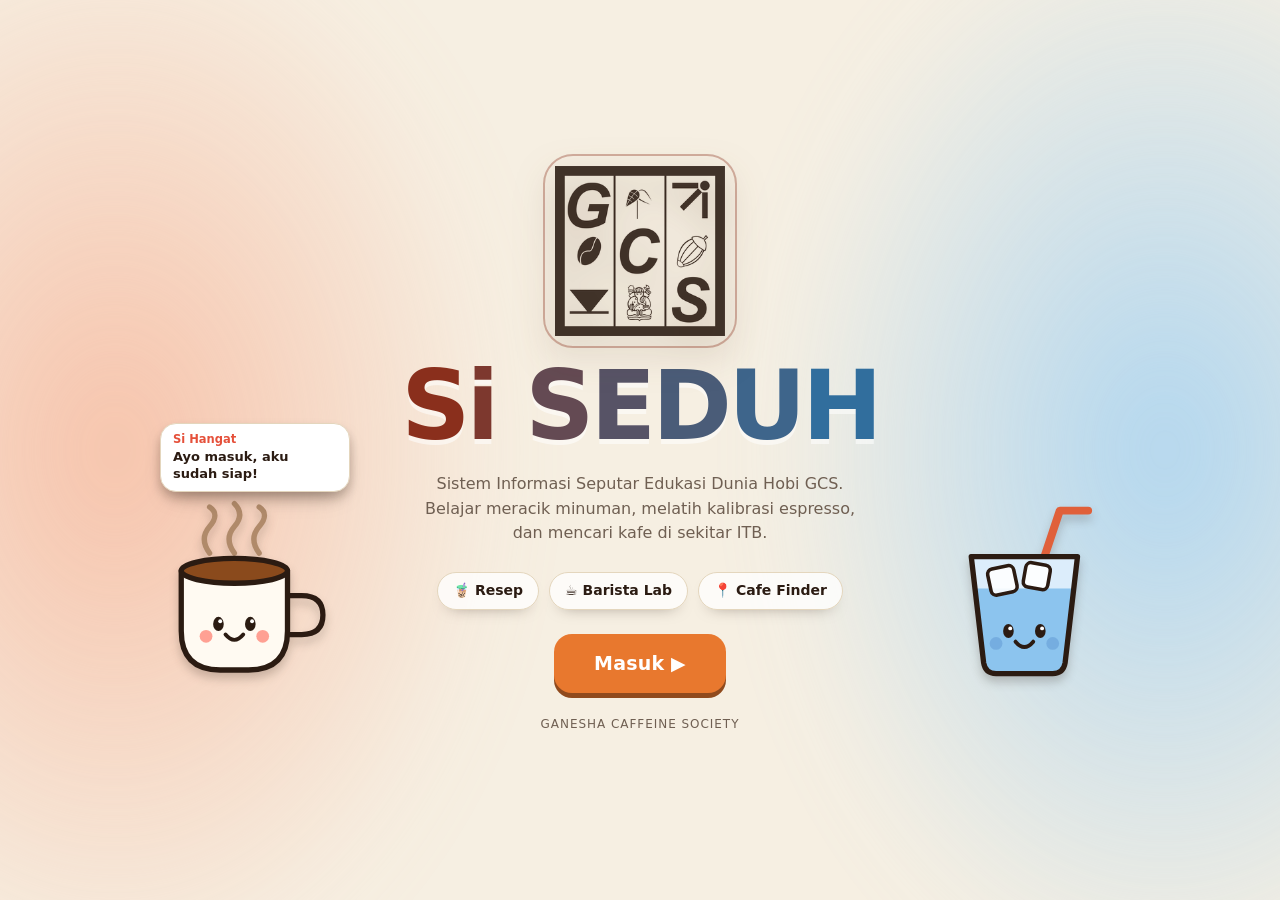
==== index.html @ 6ba9f8fc "Add files via upload" ====
<!DOCTYPE html>
<html lang="id">
<head>
<meta charset="UTF-8">
<meta name="viewport" content="width=device-width, initial-scale=1, viewport-fit=cover">
<meta name="theme-color" content="#f5eee2">
<meta name="description" content="Si SEDUH: resep minuman kopi dan teh, Barista Lab untuk melatih kalibrasi espresso, dan Cafe Finder untuk kafe di Bandung dan sekitar ITB Jatinangor.">
<meta property="og:type" content="website">
<meta property="og:site_name" content="Si SEDUH">
<meta property="og:title" content="Si SEDUH">
<meta property="og:description" content="Belajar meracik minuman, melatih kalibrasi espresso, dan mencari kafe di Bandung.">
<meta property="og:locale" content="id_ID">
<meta name="twitter:card" content="summary">
<link rel="icon" href="data:image/svg+xml,%3Csvg xmlns='http://www.w3.org/2000/svg' viewBox='0 0 100 100'%3E%3Ctext y='.9em' font-size='90'%3E%E2%98%95%3C/text%3E%3C/svg%3E">
<title>Si SEDUH</title>
<link rel="preconnect" href="https://fonts.googleapis.com">
<link rel="preconnect" href="https://fonts.gstatic.com" crossorigin>
<link href="https://fonts.googleapis.com/css2?family=Bricolage+Grotesque:opsz,wght@12..96,500;12..96,700;12..96,800&family=Figtree:wght@400;500;600&display=swap" rel="stylesheet">
<style>
  :root {
    --foam: #f5eee2;
    --paper: #fbf7f0;
    --ink: #2b1b12;
    --muted: #7a6a5d;
    --line: #e2d6c4;
    --kopi: #5a3820;      --kopi-tint: #e8d5bf;
    --coklat: #8a2f1c;    --coklat-tint: #f1cdbd;
    --teh: #5f8040;       --teh-tint: #dde7c4;
    --accent: var(--kopi);
    --accent-tint: var(--kopi-tint);
    --radius: 18px;
    --display: "Bricolage Grotesque", "Trebuchet MS", system-ui, sans-serif;
    --body: "Figtree", system-ui, -apple-system, "Segoe UI", sans-serif;
  }
  body[data-theme="coklat"] { --accent: var(--coklat); --accent-tint: var(--coklat-tint); }
  body[data-theme="teh"]    { --accent: var(--teh);    --accent-tint: var(--teh-tint); }

  * { box-sizing: border-box; }
  html { color-scheme: light; }
  body {
    margin: 0;
    background:
      radial-gradient(900px 420px at 88% -6%, var(--accent-tint), transparent 70%),
      radial-gradient(700px 360px at -8% 105%, var(--accent-tint), transparent 70%),
      var(--foam);
    background-attachment: fixed;
    color: var(--ink);
    font-family: var(--body);
    font-size: 16px;
    line-height: 1.55;
    min-height: 100vh;
    transition: background-color .4s ease;
  }
  button, input, textarea, select { font: inherit; color: inherit; }
  button { cursor: pointer; }
  :focus-visible { outline: 3px solid var(--accent); outline-offset: 3px; }
  h1, h2, h3 { font-family: var(--display); line-height: 1.1; margin: 0; letter-spacing: -0.02em; }
  .wrap { max-width: 1120px; margin: 0 auto; padding: 0 20px; }

  /* ---------- Motion primitives ---------- */
  @keyframes reveal { from { opacity: 0; transform: translateY(16px); } to { opacity: 1; transform: none; } }
  @keyframes float  { 0%,100% { transform: translateY(0); } 50% { transform: translateY(-9px); } }
  @keyframes wave   { to { transform: translateX(-60px); } }
  @keyframes steam  { 0% { opacity: 0; transform: translateY(8px); } 35% { opacity: .95; } 100% { opacity: 0; transform: translateY(-14px); } }
  @keyframes ice    { 0%,100% { transform: translateY(0); } 50% { transform: translateY(-3.5px); } }
  @keyframes bubble { 0% { opacity: 0; transform: translateY(0); } 20% { opacity: .85; } 100% { opacity: 0; transform: translateY(-44px); } }
  @keyframes pulse  { 0%,100% { transform: scale(1); } 50% { transform: scale(1.07); } }
  @keyframes drift  { 0%,100% { transform: translate(0,0) rotate(0deg); } 50% { transform: translate(10px,-16px) rotate(24deg); } }
  @keyframes rise   { from { transform: scaleY(.6); } to { transform: scaleY(1); } }
  @keyframes pop    { 0% { transform: scale(.96); } 60% { transform: scale(1.03); } 100% { transform: scale(1); } }

  #app.enter .reveal { animation: reveal .6s cubic-bezier(.2,.7,.2,1) both; animation-delay: calc(var(--i, 0) * 80ms); }

  /* ---------- Illustrations ---------- */
  .art { display: block; }
  .art-svg { display: block; overflow: visible; transform: translate(var(--tx, 0px), var(--ty, 0px)) rotate(var(--rot, 0deg)); transition: transform .25s ease; }
  .wave   { animation: wave 3s linear infinite; }
  .steam  { animation: steam 3.2s ease-in-out infinite; }
  .ice    { animation: ice 3.4s ease-in-out infinite; }
  .bubble { animation: bubble 3.6s ease-in infinite; }
  .foam   { transform-box: fill-box; transform-origin: center; animation: pulse 3.4s ease-in-out infinite; }

  .deco { position: absolute; pointer-events: none; opacity: .6; animation: drift var(--t, 8s) ease-in-out infinite; animation-delay: var(--d, 0s); z-index: 0; }
  .deco svg { display: block; }

  /* ---------- Header + stepper ---------- */
  header { padding: 22px 0 10px; }
  .bar { display: flex; align-items: center; justify-content: space-between; gap: 16px; flex-wrap: wrap; }
  .logo { font-family: var(--display); font-weight: 800; font-size: 26px; letter-spacing: -0.03em; text-decoration: none; color: var(--ink); }
  .stepper { display: flex; gap: 8px; list-style: none; margin: 0; padding: 0; }
  .st {
    display: flex; align-items: center; gap: 8px;
    padding: 8px 14px; border-radius: 999px;
    border: 1.5px solid var(--line);
    text-decoration: none; color: var(--muted);
    font-weight: 600; font-size: 14px; background: transparent;
    transition: background .2s ease, color .2s ease, border-color .2s ease;
  }
  a.st:hover { border-color: var(--ink); color: var(--ink); }
  .st b { display: grid; place-items: center; width: 22px; height: 22px; border-radius: 50%; background: var(--line); color: var(--ink); font-size: 12px; }
  .st.on { background: var(--ink); border-color: var(--ink); color: var(--paper); }
  .st.on b { background: var(--paper); }
  .st.done { color: var(--ink); }
  .st.off { opacity: .5; }
  @media (max-width: 560px) { .st .t { display: none; } .st.on .t { display: inline; } }

  main { padding: 28px 0 130px; }
  .lead { max-width: 56ch; color: var(--muted); margin: 12px 0 0; }
  .page-title { font-size: clamp(34px, 6vw, 60px); font-weight: 800; }

  /* ---------- Page 1 ---------- */
  .hero { display: grid; grid-template-columns: minmax(0, 1.2fr) minmax(0, 1fr); gap: 32px; align-items: end; }
  @media (max-width: 860px) { .hero { grid-template-columns: 1fr; gap: 20px; } }
  .facts { display: grid; grid-template-columns: repeat(3, 1fr); gap: 10px; }
  .fact { background: var(--paper); border: 1.5px solid var(--line); border-radius: var(--radius); padding: 14px 14px 12px; }
  .fact strong { display: block; font-family: var(--display); font-size: 32px; font-weight: 800; line-height: 1; }
  .fact span { display: block; margin-top: 6px; font-size: 13px; color: var(--muted); line-height: 1.3; }

  .bases { display: grid; grid-template-columns: repeat(3, 1fr); gap: 16px; margin-top: 32px; }
  @media (max-width: 760px) { .bases { grid-template-columns: 1fr; } }
  .base {
    position: relative; overflow: hidden; text-align: left; border: 2px solid transparent; border-radius: 26px;
    padding: 26px 24px 24px; min-height: 480px; display: flex; flex-direction: column; justify-content: space-between;
    background: var(--tint); transition: transform .22s ease, border-color .2s ease, box-shadow .22s ease;
  }
  .base::before {
    content: ""; position: absolute; width: 310px; height: 310px; border-radius: 50%;
    background: rgba(255,255,255,.5); top: 14px; left: 50%; transform: translateX(-50%); pointer-events: none;
    transition: transform .4s ease;
  }
  .base:hover { transform: translateY(-5px); box-shadow: 0 18px 40px -18px rgba(43,27,18,.35); }
  .base:hover::before { transform: translateX(-50%) scale(1.08); }
  .base:active { transform: translateY(-2px) scale(.99); }
  .base[aria-pressed="true"] { border-color: var(--ink); box-shadow: 0 0 0 4px rgba(43,27,18,.08); }
  .base .art { position: relative; align-self: center; margin: 22px 0 14px; animation: float 5s ease-in-out infinite; }
  .base .art-svg { width: 172px; height: 200px; }
  .base .info { position: relative; z-index: 1; }
  .base h2 { font-size: 40px; font-weight: 800; color: var(--deep); }
  .base p { margin: 8px 0 12px; color: var(--ink); opacity: .78; max-width: 30ch; }
  .tags { display: flex; gap: 6px; flex-wrap: wrap; }
  .tags span { padding: 3px 11px; border-radius: 999px; background: rgba(255,255,255,.65); font-size: 13px; font-weight: 600; }
  .base .tick {
    position: absolute; top: 18px; right: 18px; width: 32px; height: 32px; border-radius: 50%;
    background: var(--ink); color: var(--paper); display: grid; place-items: center; font-weight: 700;
    transform: scale(0); transition: transform .25s cubic-bezier(.3,1.6,.5,1); z-index: 2;
  }
  .base[aria-pressed="true"] .tick { transform: scale(1); }


  /* ---------- Beans + leaves (page 1) ---------- */
  @keyframes sway  { from { transform: translateY(0) rotate(-6deg); } to { transform: translateY(-10px) rotate(7deg); } }
  @keyframes slide { to { transform: translateX(-50%); } }
  .bot {
    position: absolute; z-index: 0; pointer-events: none; display: block;
    transform: translate(calc(var(--tx, 0px) * var(--k, 1)), calc(var(--ty, 0px) * var(--k, 1))) scale(var(--s, 1));
    transition: transform .35s ease;
  }
  .bot .sway { display: block; animation: sway var(--dur, 6s) ease-in-out infinite alternate; animation-delay: var(--d, 0s); }
  .bot svg { display: block; width: 100%; height: auto; transform: rotate(var(--r, 0deg)); filter: drop-shadow(0 4px 5px rgba(43,27,18,.22)); }
  .base:hover .bot { --s: 1.12; }
  .base[aria-pressed="true"] .bot { --s: 1.06; }

  .strip {
    margin-top: 26px; overflow: hidden; padding: 8px 0;
    -webkit-mask-image: linear-gradient(90deg, transparent, #000 10%, #000 90%, transparent);
            mask-image: linear-gradient(90deg, transparent, #000 10%, #000 90%, transparent);
  }
  .strip-track { display: flex; width: max-content; align-items: center; animation: slide 50s linear infinite; }
  .strip-track svg { display: block; width: 30px; height: auto; flex: none; margin-right: 46px; opacity: .9; }
  .strip-track svg:nth-child(3n) { width: 38px; }

  .base .eg { display: block; margin: 0 0 12px; font-size: 13px; color: var(--ink); opacity: .62; max-width: 34ch; line-height: 1.4; }
  .base .pick-note {
    display: inline-flex; align-items: center; gap: 6px; margin-top: 14px; font-weight: 600; font-size: 14px;
    padding: 7px 14px; border-radius: 999px; background: var(--ink); color: var(--paper);
    opacity: 0; transform: translateY(6px); transition: all .22s ease;
  }
  .base:hover .pick-note, .base:focus-visible .pick-note, .base[aria-pressed="true"] .pick-note { opacity: 1; transform: none; }
  @media (max-width: 760px) {
    .base { min-height: 380px; }
    .base .art-svg { width: 140px; height: 163px; }
    .base .pick-note { opacity: 1; transform: none; }
  }

  /* ---------- Page 2 ---------- */
  .layout { display: grid; grid-template-columns: minmax(0, 1fr) 310px; gap: 28px; align-items: start; margin-top: 30px; }
  @media (max-width: 900px) { .layout { grid-template-columns: 1fr; } }
  .group + .group { margin-top: 30px; }
  .group h2 { font-size: 24px; font-weight: 700; }
  .group > p { margin: 4px 0 0; color: var(--muted); font-size: 15px; }
  .gear { display: grid; grid-template-columns: repeat(auto-fill, minmax(210px, 1fr)); gap: 12px; margin-top: 14px; }
  .tool {
    position: relative; display: flex; align-items: center; gap: 14px; text-align: left;
    padding: 14px; border-radius: var(--radius); background: var(--paper);
    border: 2px solid var(--line); transition: border-color .15s ease, background .15s ease, transform .15s ease;
  }
  .tool:hover { border-color: var(--accent); transform: translateY(-2px); }
  .tool .ico { font-size: 26px; width: 48px; height: 48px; flex: none; display: grid; place-items: center; background: var(--foam); border-radius: 14px; transition: transform .25s cubic-bezier(.3,1.6,.5,1); }
  .tool:hover .ico { transform: rotate(-8deg) scale(1.08); }
  .tool strong { display: block; font-weight: 600; line-height: 1.25; }
  .tool small { display: block; color: var(--muted); font-size: 13px; line-height: 1.3; margin-top: 2px; }
  .tool[aria-pressed="true"] { border-color: var(--accent); background: var(--accent-tint); animation: pop .3s ease; }
  .tool[aria-pressed="true"] .ico { background: var(--paper); }
  .tool[aria-pressed="true"]::after { content: "✓"; position: absolute; top: 8px; right: 10px; font-weight: 700; color: var(--accent); font-size: 14px; }
  .side {
    position: sticky; top: 16px; background: var(--paper); border: 1.5px solid var(--line);
    border-radius: 24px; padding: 20px; display: grid; gap: 14px;
  }
  .side-top { display: flex; align-items: center; gap: 14px; }
  .side-top .art-svg { width: 62px; height: 72px; }
  .side-top small, .side small.k { color: var(--muted); font-size: 13px; display: block; }
  .side-top strong { font-family: var(--display); font-size: 26px; font-weight: 800; }
  .meter { height: 10px; background: var(--line); border-radius: 999px; overflow: hidden; }
  .meter div { height: 100%; background: var(--accent); border-radius: 999px; transition: width .35s cubic-bezier(.3,1.2,.5,1); }
  .side .big { font-family: var(--display); font-size: 38px; font-weight: 800; line-height: 1; margin: 4px 0 0; }
  .side .big span { font-family: var(--body); font-size: 15px; font-weight: 500; color: var(--muted); }
  .side ul { margin: 0; padding: 0; list-style: none; display: grid; gap: 6px; }
  .side li { display: flex; gap: 8px; align-items: center; font-size: 15px; animation: reveal .35s ease both; }
  .side li::before { content: ""; width: 8px; height: 8px; border-radius: 50%; background: var(--accent); flex: none; }
  .side .note { margin: 0; color: var(--muted); font-size: 14px; }
  .toolbar { display: flex; gap: 14px; flex-wrap: wrap; align-items: center; }
  .link-btn { background: none; border: 0; padding: 6px 2px; font-weight: 600; text-decoration: underline; text-underline-offset: 3px; color: var(--ink); }

  /* ---------- Page 3 ---------- */
  .banner {
    display: flex; align-items: center; justify-content: space-between; gap: 24px; flex-wrap: wrap;
    background: var(--accent-tint); border-radius: 28px; padding: 30px 40px 30px 32px; position: relative; overflow: hidden;
  }
  .banner::after { content: ""; position: absolute; right: -50px; top: -70px; width: 340px; height: 340px; border-radius: 50%; background: rgba(255,255,255,.45); }
  .banner > * { position: relative; z-index: 1; }
  .banner > .deco { position: absolute; z-index: 0; }
  .banner .art { animation: float 5s ease-in-out infinite; }
  .banner .art-svg { width: 150px; height: 174px; }
  .stats { display: flex; gap: 12px; margin-top: 20px; flex-wrap: wrap; }
  .stat { background: rgba(255,255,255,.7); border-radius: 16px; padding: 10px 16px; min-width: 104px; }
  .stat strong { display: block; font-family: var(--display); font-size: 28px; font-weight: 800; line-height: 1.1; }
  .stat span { font-size: 13px; color: var(--muted); }

  .tabs { display: flex; gap: 8px; margin-top: 24px; flex-wrap: wrap; }
  .tab { border: 2px solid var(--line); background: var(--paper); padding: 7px 16px; border-radius: 999px; font-weight: 600; transition: all .18s ease; }
  .tab small { color: var(--muted); font-weight: 500; margin-left: 4px; }
  .tab:hover { border-color: var(--ink); }
  .tab[aria-pressed="true"] { background: var(--ink); color: var(--paper); border-color: var(--ink); }
  .tab[aria-pressed="true"] small { color: var(--paper); opacity: .75; }

  .controls { display: flex; gap: 12px; flex-wrap: wrap; align-items: center; margin-top: 18px; }
  .controls .grow { flex: 1 1 auto; }
  .search { flex: 1 1 220px; max-width: 360px; padding: 11px 16px; border-radius: 999px; border: 2px solid var(--line); background: var(--paper); }
  .check { display: inline-flex; align-items: center; gap: 8px; font-weight: 500; user-select: none; cursor: pointer; }
  .check input { width: 18px; height: 18px; accent-color: var(--accent); }

  .menus { display: grid; grid-template-columns: repeat(auto-fill, minmax(290px, 1fr)); gap: 18px; margin-top: 22px; }
  .card { background: var(--paper); border-radius: 22px; overflow: hidden; border: 1.5px solid var(--line); display: flex; flex-direction: column; transition: transform .22s ease, box-shadow .22s ease; }
  .card:hover { transform: translateY(-4px); box-shadow: 0 18px 36px -20px rgba(43,27,18,.4); }
  .photo {
    height: 190px; background: radial-gradient(circle at 70% 22%, rgba(255,255,255,.75), transparent 58%), var(--accent-tint);
    display: grid; place-items: center; position: relative; overflow: hidden;
  }
  .photo::before { content: ""; position: absolute; width: 170px; height: 170px; border-radius: 50%; background: rgba(255,255,255,.4); transition: transform .4s ease; }
  .card:hover .photo::before { transform: scale(1.15); }
  .photo img { width: 100%; height: 100%; object-fit: cover; display: block; position: relative; }
  .photo .art { position: relative; margin-top: 14px; }
  .photo .art-svg { width: 104px; height: 122px; }
  .card:hover .photo .art-svg { --rot: -3deg; }
  .badges { position: absolute; top: 12px; left: 12px; display: flex; gap: 6px; z-index: 1; }
  .badge { padding: 4px 12px; border-radius: 999px; background: var(--accent); color: #fff; font-weight: 600; font-size: 13px; }
  .badge.sub { background: rgba(255,255,255,.85); color: var(--ink); }
  .card .body { padding: 18px 18px 16px; display: flex; flex-direction: column; gap: 10px; flex: 1; }
  .card h3 { font-size: 22px; font-weight: 700; }
  .card p { margin: 0; color: var(--muted); font-size: 15px; }
  .chips { display: flex; flex-wrap: wrap; gap: 6px; }
  .chip { padding: 3px 10px; border-radius: 999px; font-size: 13px; font-weight: 500; border: 1.5px solid var(--line); }
  .chip.have { background: var(--accent-tint); border-color: transparent; }
  .chip.miss { border-style: dashed; color: var(--muted); }
  .status { font-size: 14px; font-weight: 600; }
  .status.ok { color: var(--accent); }
  .status.no { color: var(--muted); }
  details { border-top: 1.5px solid var(--line); padding-top: 10px; }
  summary { cursor: pointer; font-weight: 600; }
  details h4 { margin: 12px 0 4px; font-size: 14px; }
  details div { white-space: pre-line; font-size: 15px; color: var(--ink); }
  .card .foot { margin-top: auto; display: flex; justify-content: space-between; align-items: center; gap: 8px; padding-top: 4px; }
  .card .foot .btn small { opacity: .8; font-weight: 500; margin-left: 4px; }

  /* ---------- Panduan (guide dialog) ---------- */
  #guideDlg { width: min(680px, calc(100vw - 24px)); overflow: hidden; }
  #guideDlg[open] { display: flex; flex-direction: column; max-height: 92vh; }
  .g-head { position: relative; overflow: hidden; background: var(--accent-tint); padding: 24px 28px; display: flex; align-items: center; justify-content: space-between; gap: 16px; flex: none; }
  .g-head::after { content: ""; position: absolute; right: -40px; top: -60px; width: 230px; height: 230px; border-radius: 50%; background: rgba(255,255,255,.45); }
  .g-head > * { position: relative; z-index: 1; }
  .g-head h2 { font-size: clamp(26px, 5vw, 36px); font-weight: 800; }
  .g-head p { margin: 8px 0 0; color: var(--ink); opacity: .75; max-width: 40ch; font-size: 15px; }
  .g-head .art-svg { width: 96px; height: 112px; }
  .g-head .badges { position: static; margin-bottom: 10px; }
  .g-head img.g-photo { width: 96px; height: 96px; border-radius: 20px; object-fit: cover; }
  .g-close { position: absolute; top: 12px; right: 12px; z-index: 3; width: 36px; height: 36px; border-radius: 50%; border: 0; background: rgba(255,255,255,.8); font-size: 18px; line-height: 1; }
  .g-close:hover { background: #fff; }
  .g-meta { display: flex; gap: 8px; flex-wrap: wrap; margin-top: 14px; }
  .g-meta span { background: rgba(255,255,255,.75); border-radius: 999px; padding: 4px 12px; font-size: 13px; font-weight: 600; }
  .g-body { padding: 26px 28px 8px; overflow: auto; display: grid; gap: 28px; }
  .g-sec h3 { font-size: 20px; font-weight: 700; display: flex; align-items: baseline; justify-content: space-between; gap: 12px; }
  .g-sec h3 small { font-family: var(--body); font-size: 13px; font-weight: 500; color: var(--muted); letter-spacing: 0; }
  .g-sec .chips { margin-top: 12px; }
  .ings { list-style: none; margin: 14px 0 0; padding: 0; display: grid; grid-template-columns: repeat(auto-fill, minmax(230px, 1fr)); gap: 8px; }
  .ing { display: flex; gap: 10px; align-items: center; padding: 10px 12px; border: 1.5px solid var(--line); border-radius: 14px; background: #fff; cursor: pointer; font-size: 15px; transition: background .15s ease, border-color .15s ease; }
  .ing:hover { border-color: var(--accent); }
  .ing input { width: 18px; height: 18px; accent-color: var(--accent); flex: none; }
  .ing input:checked + span { opacity: .5; text-decoration: line-through; }
  .progress { height: 8px; background: var(--line); border-radius: 999px; overflow: hidden; margin: 12px 0 18px; }
  .progress div { height: 100%; width: 0; background: var(--accent); border-radius: 999px; transition: width .3s cubic-bezier(.3,1.2,.5,1); }
  .steps { list-style: none; margin: 0; padding: 0; }
  .steps li { position: relative; }
  .steps li:not(:last-child)::before { content: ""; position: absolute; left: 17px; top: 38px; bottom: 2px; width: 2px; background: var(--line); }
  .step { display: flex; gap: 16px; align-items: flex-start; width: 100%; text-align: left; background: none; border: 0; padding: 0 0 22px; border-radius: 12px; }
  .step .n { flex: none; width: 36px; height: 36px; border-radius: 50%; display: grid; place-items: center; font-family: var(--display); font-weight: 800; font-size: 16px; background: var(--paper); border: 2.5px solid var(--accent); color: var(--accent); transition: all .2s ease; }
  .step .tx { padding-top: 6px; font-size: 16px; line-height: 1.5; transition: opacity .2s ease; }
  .step:hover .n { background: var(--accent-tint); }
  .step[aria-pressed="true"] .n { background: var(--accent); color: #fff; animation: pop .3s ease; }
  .step[aria-pressed="true"] .tx { opacity: .5; text-decoration: line-through; }
  .g-empty { margin: 12px 0 0; color: var(--muted); font-size: 15px; }
  .g-done { display: none; margin-top: 4px; padding: 14px 16px; border-radius: 16px; background: var(--accent-tint); font-weight: 600; }
  .g-done.show { display: block; animation: reveal .4s ease both; }
  .g-foot { flex: none; display: flex; justify-content: space-between; align-items: center; gap: 10px; padding: 14px 28px calc(14px + env(safe-area-inset-bottom, 0px)); border-top: 1.5px solid var(--line); background: var(--paper); }
  .g-foot .hint { color: var(--muted); font-size: 14px; }
  .empty { grid-column: 1 / -1; text-align: center; padding: 48px 16px; border: 2px dashed var(--line); border-radius: var(--radius); color: var(--muted); background: var(--paper); }
  footer.note { margin-top: 48px; color: var(--muted); font-size: 14px; border-top: 1.5px solid var(--line); padding-top: 16px; }

  /* ---------- Buttons ---------- */
  .btn {
    display: inline-block; text-decoration: none; text-align: center;
    border: 0; border-radius: 999px; padding: 12px 22px; font-weight: 600;
    background: var(--ink); color: var(--paper); transition: transform .15s ease, box-shadow .15s ease;
  }
  .btn:hover:not([disabled]) { transform: translateY(-2px); box-shadow: 0 10px 20px -10px rgba(43,27,18,.5); }
  .btn:active:not([disabled]) { transform: scale(.97); }
  .btn.accent { background: var(--accent); color: #fff; }
  .btn.ghost { background: transparent; color: var(--ink); border: 2px solid var(--line); padding: 10px 20px; }
  .btn.small { padding: 6px 14px; font-size: 14px; }
  .btn[disabled] { opacity: .4; cursor: not-allowed; }

  .actions {
    position: fixed; left: 0; right: 0; bottom: 0; padding: 14px 20px calc(14px + env(safe-area-inset-bottom, 0px));
    background: color-mix(in srgb, var(--foam) 92%, transparent); backdrop-filter: blur(8px);
    border-top: 1.5px solid var(--line); z-index: 5;
  }
  .actions .wrap { display: flex; justify-content: space-between; align-items: center; gap: 12px; padding: 0; }
  .actions .hint { color: var(--muted); font-size: 14px; }

  /* ---------- Modal ---------- */
  dialog { border: 0; border-radius: 26px; padding: 0; width: min(560px, calc(100vw - 24px)); background: var(--paper); color: var(--ink); box-shadow: 0 30px 80px rgba(43,27,18,.35); }
  dialog[open] { animation: reveal .3s ease both; }
  dialog::backdrop { background: rgba(43,27,18,.45); }
  .modal { padding: 26px; display: grid; gap: 16px; max-height: 88vh; overflow: auto; }
  .modal h2 { font-size: 28px; }
  label.f { display: grid; gap: 6px; font-weight: 600; font-size: 14px; }
  .two { display: grid; grid-template-columns: 1fr 1fr; gap: 12px; }
  .f input[type=text], .f textarea, .f select { width: 100%; padding: 11px 14px; border-radius: 14px; border: 2px solid var(--line); background: #fff; font-weight: 400; }
  .f textarea { min-height: 84px; resize: vertical; }
  .pick { display: flex; flex-wrap: wrap; gap: 8px; }
  .pick label { cursor: pointer; position: relative; }
  .pick input { position: absolute; opacity: 0; pointer-events: none; }
  .pick span { display: inline-block; padding: 6px 12px; border-radius: 999px; border: 2px solid var(--line); font-size: 14px; font-weight: 500; background: #fff; }
  .pick input:checked + span { background: var(--accent-tint); border-color: var(--accent); }
  .pick input:focus-visible + span { outline: 3px solid var(--accent); outline-offset: 2px; }
  label.f.drop { display: flex; align-items: center; gap: 14px; padding: 14px; border: 2px dashed var(--line); border-radius: 16px; background: #fff; font-weight: 400; cursor: pointer; }
  .drop input { display: none; }
  .row-end { display: flex; justify-content: flex-end; gap: 10px; }
  .err { color: #a3261a; font-size: 14px; min-height: 1em; margin: 0; }

  .toast {
    position: fixed; left: 50%; bottom: 90px; transform: translate(-50%, 20px); background: var(--ink); color: var(--paper);
    padding: 10px 18px; border-radius: 999px; font-weight: 500; opacity: 0; pointer-events: none; transition: all .25s ease; z-index: 20;
  }
  .toast.show { opacity: 1; transform: translate(-50%, 0); }

  /* ---------- Refresh: tampilan, alat & bahan, panduan ---------- */
  header { position: sticky; top: 0; z-index: 6; padding: 12px 0; background: color-mix(in srgb, var(--foam) 86%, transparent); -webkit-backdrop-filter: blur(10px); backdrop-filter: blur(10px); border-bottom: 1.5px solid var(--line); }
  .logo { font-size: 24px; }
  .stepper { gap: 6px; }
  .st { padding: 6px 12px; font-size: 13.5px; }
  main { padding: 30px 0 120px; }
  .page-title { font-size: clamp(30px, 5vw, 48px); }
  .lead { font-size: 17px; max-width: 60ch; }
  .base { min-height: 430px; border-radius: 28px; }
  .base h2 { font-size: 36px; }
  .group h2 { display: flex; align-items: center; gap: 10px; font-size: 22px; }
  .lt, .sn { display: inline-grid; place-items: center; flex: none; width: 28px; height: 28px; border-radius: 9px; background: var(--ink); color: var(--paper); font: 700 14px var(--body); }
  .ghead { display: flex; justify-content: space-between; align-items: flex-end; gap: 12px; }
  .gear { grid-template-columns: repeat(auto-fill, minmax(230px, 1fr)); }
  .tool { min-height: 76px; }
  .tool[aria-pressed="true"]::after { top: 10px; right: 10px; width: 22px; height: 22px; display: grid; place-items: center; background: var(--accent); color: #fff; border-radius: 50%; font-size: 12px; }
  .side { box-shadow: 0 14px 34px -22px rgba(43,27,18,.4); }
  .card { border-radius: 20px; }
  .photo { height: 170px; }
  .chip.have::before { content: "✓ "; font-weight: 700; }
  .chip.miss::before { content: "✕ "; }
  .status { align-self: flex-start; padding: 5px 12px; border-radius: 999px; font-size: 13px; }
  .status.ok { background: var(--accent-tint); }
  .status.no { background: #f4ece0; }
  .actions .hint { font-weight: 600; color: var(--ink); text-align: center; }
  @media (max-width: 560px) { .actions .hint { display: none; } .actions .wrap { justify-content: space-between; } }

  .g-sec h3 { justify-content: flex-start; align-items: center; }
  .g-sec h3 small { margin-left: auto; }
  .g-sec h4 { margin: 18px 0 0; font-size: 15px; display: flex; gap: 10px; align-items: baseline; }
  .g-sec h4 small { color: var(--muted); font-weight: 500; font-size: 13px; }
  .g-sec h3 + .g-warn, .g-sec h3 + .g-ok { margin-top: 14px; }
  .g-warn, .g-ok { padding: 12px 14px; border-radius: 14px; font-size: 15px; }
  .g-warn { background: #fdecd8; border: 1.5px solid #e9b987; }
  .g-ok { background: var(--accent-tint); font-weight: 600; }
  .ing.lack { border-style: dashed; background: #fdf6ec; }
  .ing .tag { margin-left: auto; font-style: normal; font-size: 12px; font-weight: 600; color: #a3541a; white-space: nowrap; }
  .q { color: var(--accent); }
  .steps .stp { padding-bottom: 10px; }
  .stp .step { padding: 10px 12px; border: 2px solid transparent; border-radius: 16px; }
  .stp.cur .step { background: var(--accent-tint); border-color: var(--accent); }
  .stp.cur .tx { font-size: 18px; font-weight: 600; }
  .steps .stp:not(:last-child)::before { left: 30px; top: 52px; bottom: 6px; }
  mark { background: rgba(255,214,102,.6); color: inherit; border-radius: 6px; padding: 0 4px; font-weight: 600; }
  .tbtn { margin: 0 0 6px 64px; border: 2px solid var(--line); background: #fff; border-radius: 999px; padding: 5px 14px; font-weight: 600; font-size: 14px; }
  .tbtn:hover { border-color: var(--accent); }
  .tbtn.run { background: var(--accent); border-color: var(--accent); color: #fff; }
  .tbtn.done { background: var(--teh-tint); border-color: var(--teh); }
  @media (max-width: 520px) { .g-foot .hint { display: none; } .g-foot { justify-content: flex-end; } .g-head { padding: 22px 18px; } .g-body { padding: 22px 18px 8px; } }

  /* ---------- Kartu menu ringkas + panel yang bisa dibuka ---------- */
  .menus { grid-template-columns: repeat(auto-fill, minmax(280px, 1fr)); align-items: start; }
  .card.ready { border-color: color-mix(in srgb, var(--accent) 50%, var(--line)); }
  .photo { height: 150px; }
  .photo .art-svg { width: 92px; height: 108px; }
  .tpill { position: absolute; top: 12px; right: 12px; z-index: 1; padding: 4px 12px; border-radius: 999px; background: rgba(255,255,255,.85); font-size: 13px; font-weight: 600; }
  .card .body { padding: 16px; gap: 12px; }
  .card h3 { font-size: 21px; }
  .status { border-radius: 14px; }
  .togs { display: flex; gap: 8px; flex-wrap: wrap; }
  .tog { display: inline-flex; align-items: center; gap: 6px; padding: 6px 12px; border-radius: 999px; border: 1.5px solid var(--line); background: transparent; font-size: 13.5px; font-weight: 600; transition: background .15s ease, border-color .15s ease; }
  .tog:hover { border-color: var(--ink); }
  .tog[aria-expanded="true"] { background: var(--accent-tint); border-color: var(--accent); }
  .tog svg { width: 14px; height: 14px; transition: transform .2s ease; }
  .tog[aria-expanded="true"] svg { transform: rotate(180deg); }
  .tog .cnt { background: var(--line); border-radius: 999px; padding: 0 7px; font-size: 12px; }
  .panel { display: grid; grid-template-rows: 0fr; visibility: hidden; margin-top: -12px; transition: grid-template-rows .25s ease, margin .25s ease, visibility 0s .25s; }
  .panel[data-open="true"] { grid-template-rows: 1fr; visibility: visible; margin-top: 0; transition-delay: 0s; }
  .panel-in { overflow: hidden; min-height: 0; }
  .panel-in > div { padding: 12px 14px; border-radius: 14px; background: var(--foam); }
  .panel h4 { margin: 0 0 6px; font-size: 14px; }
  .panel p + h4, .panel .chips + h4 { margin-top: 12px; }
  .pickbox { display: grid; gap: 8px; padding: 12px; border: 1.5px solid var(--line); border-radius: 16px; background: var(--foam); }
  .pickbox .pl { font-weight: 600; font-size: 14px; }
  .addrow { display: flex; gap: 8px; align-items: center; margin-top: 4px; }
  .f .addrow input[type=text] { flex: 1 1 auto; width: auto; min-width: 0; }
  .pick em { font-style: normal; font-size: 11px; font-weight: 700; color: var(--accent); margin-left: 6px; }

  /* ---------- Emblem biji & daun di kartu pilihan minuman ---------- */
  @keyframes bob { from { transform: translateY(0) rotate(-2deg); } to { transform: translateY(-4px) rotate(3deg); } }
  .emb .pc { transform-box: fill-box; transform-origin: center; animation: bob var(--dur, 5s) ease-in-out infinite alternate; animation-delay: var(--d, 0s); }
  .emb { filter: drop-shadow(0 6px 8px rgba(43,27,18,.22)); }
  .base .art-svg.emb { width: 224px; height: 260px; }
  .base .art:has(.emb) { margin: 8px 0 0; }
  @media (max-width: 760px) { .base .art-svg.emb { width: 172px; height: 200px; } }

  /* ---------- Sejarah: cerita, penanda waktu, fakta ---------- */
  .tog { padding: 6px 11px; font-size: 13px; }
  .hist { display: grid; gap: 12px; }
  .h-top { display: flex; align-items: flex-end; justify-content: space-between; gap: 6px 12px; flex-wrap: wrap; }
  .h-year { font-family: var(--display); font-weight: 800; font-size: 36px; line-height: 1; letter-spacing: -0.03em; color: var(--accent); }
  .h-year.long { font-size: 22px; line-height: 1.1; }
  .h-where { padding: 3px 10px; border-radius: 999px; background: #fff; border: 1.5px solid var(--line); font-size: 12.5px; font-weight: 600; }
  .card .hist .h-title { margin: 0; font-family: var(--display); font-size: 18px; line-height: 1.2; font-weight: 700; letter-spacing: -0.01em; color: var(--ink); }
  .card .hist p { margin: 0; font-size: 14.5px; line-height: 1.6; color: var(--ink); }
  .tl { list-style: none; margin: 2px 0 0; padding: 0 0 0 20px; position: relative; display: grid; gap: 12px; }
  .tl::before { content: ""; position: absolute; left: 5px; top: 8px; bottom: 8px; width: 2px; border-radius: 2px; background: var(--line); }
  .tl li { position: relative; font-size: 13.5px; line-height: 1.45; }
  .tl li::before { content: ""; position: absolute; left: -20px; top: 3px; width: 12px; height: 12px; box-sizing: border-box; border-radius: 50%; background: var(--paper); border: 3px solid var(--accent); }
  .tl b { display: block; font-family: var(--display); font-size: 14px; color: var(--accent); }
  .h-fact { display: flex; gap: 10px; align-items: flex-start; padding: 10px 12px; border-radius: 14px; background: var(--accent-tint); font-size: 13.5px; line-height: 1.5; }
  .h-fact .ic { flex: none; font-size: 18px; line-height: 1.2; }
  .h-fact strong { display: block; margin-bottom: 2px; font-size: 13px; }

  /* ---------- Tile alat & bahan bergambar ---------- */
  .gear { grid-template-columns: repeat(auto-fill, minmax(148px, 1fr)); gap: 12px; }
  .tool { flex-direction: column; align-items: stretch; gap: 10px; padding: 10px 12px 12px; min-height: 0; }
  .tool .ico { width: 100%; height: 94px; border-radius: 14px; background: radial-gradient(circle at 50% 50%, rgba(255,255,255,.9) 0 37px, transparent 38px), var(--foam); }
  .tool:hover .ico { transform: none; }
  .tool[aria-pressed="true"] .ico { background: radial-gradient(circle at 50% 50%, #fff 0 37px, transparent 38px), var(--paper); }
  .gi { display: block; width: 68px; height: 68px; overflow: visible; transition: transform .25s cubic-bezier(.3,1.6,.5,1); }
  .tool:hover .gi { transform: translateY(-3px) rotate(-5deg) scale(1.05); }
  .tool strong { font-size: 15px; }
  .tool small { font-size: 12.5px; }
  .tool[aria-pressed="true"]::after { top: 16px; right: 18px; }

  /* ---------- Optimasi tampilan + perayaan ---------- */
  html { scroll-behavior: smooth; -webkit-text-size-adjust: 100%; }
  .card { content-visibility: auto; contain-intrinsic-size: auto 420px; }
  .menus { grid-template-columns: repeat(auto-fill, minmax(min(100%, 270px), 1fr)); }
  .controls { position: sticky; top: calc(var(--hh, 62px) - 1px); z-index: 4; padding: 10px 0; background: color-mix(in srgb, var(--foam) 90%, transparent); -webkit-backdrop-filter: blur(8px); backdrop-filter: blur(8px); }
  .tab, .tog, .btn, .link-btn { min-height: 40px; }
  .hbox { display: flex; align-items: center; gap: 10px; }
  .snd { width: 40px; height: 40px; border-radius: 50%; border: 1.5px solid var(--line); background: var(--paper); font-size: 18px; line-height: 1; transition: transform .15s ease, border-color .15s ease; }
  .snd:hover { border-color: var(--ink); transform: scale(1.06); }
  #fx { display: none; position: fixed; inset: 0; width: 100vw; height: 100vh; pointer-events: none; z-index: 50; }
  @keyframes glow { 0%,100% { box-shadow: inset 0 0 0 0 transparent; } 50% { box-shadow: inset 0 0 60px 6px rgba(255,217,102,.7); } }
  @keyframes shine { to { background-position: -200% 0; } }
  #guideDlg.win .g-head { animation: glow 1.4s ease 3; }
  #guideDlg.win .g-head .art { animation: float 1.6s ease-in-out infinite; }
  .g-done { text-align: center; font-size: 18px; padding: 18px 16px; background: linear-gradient(100deg, var(--accent-tint) 30%, #fff6d6 50%, var(--accent-tint) 70%) 0 0 / 200% 100%; }
  .g-done.show { animation: pop .5s ease both, shine 2.4s linear 2; }
  @media (max-width: 560px) { .wrap { padding: 0 14px; } .banner { padding: 22px 18px; } .banner .art-svg { width: 104px; height: 121px; } .g-head .art-svg { display: none; } }

  /* ---------- Latar, polesan, tombol musik ---------- */
  body { background: var(--foam); background-attachment: scroll; transition: none; }
  body::before, body::after { content: ""; position: fixed; z-index: -1; pointer-events: none; width: 70vmax; height: 70vmax; border-radius: 50%; will-change: transform; transition: opacity .4s ease; }
  body::before { top: -32vmax; right: -22vmax; background: radial-gradient(closest-side, var(--accent-tint), transparent); animation: blob 26s ease-in-out infinite alternate; }
  body::after { bottom: -38vmax; left: -26vmax; background: radial-gradient(closest-side, var(--accent-tint), transparent); opacity: .8; animation: blob 32s ease-in-out -8s infinite alternate-reverse; }
  @keyframes blob { to { transform: translate3d(6vmax, 4vmax, 0) scale(1.1); } }
  @media (max-width: 700px) { body::after { display: none; } }
  ::selection { background: var(--accent-tint); }
  html { scrollbar-color: var(--line) transparent; }
  .logo::before { content: "☕"; margin-right: 8px; font-size: .9em; }
  .page-title { text-wrap: balance; letter-spacing: -0.035em; }
  .lead, .base p, .card p { text-wrap: pretty; }
  .card, .fact, .stat, .tool, .side { box-shadow: 0 1px 0 rgba(43,27,18,.04), 0 12px 26px -20px rgba(43,27,18,.38); }
  .base { box-shadow: 0 14px 30px -24px rgba(43,27,18,.45); }
  .btn.accent { background-image: linear-gradient(180deg, rgba(255,255,255,.16), transparent); box-shadow: inset 0 -2px 0 rgba(0,0,0,.14); }
  .actions { box-shadow: 0 -10px 30px -22px rgba(43,27,18,.5); }
  dialog::backdrop { -webkit-backdrop-filter: blur(5px); backdrop-filter: blur(5px); }
  .snd.off { opacity: .45; }
  .snd.on { background: var(--accent); border-color: var(--accent); }
  @keyframes eq { 0%,100% { transform: scaleY(.4); } 50% { transform: scaleY(1); } }
  .snd.on .bars i { animation: eq .9s ease-in-out infinite; }
  .bars { display: inline-flex; align-items: flex-end; gap: 2px; height: 16px; vertical-align: middle; }
  .bars i { display: block; width: 3px; height: 100%; border-radius: 2px; background: #fff; transform-origin: bottom; transform: scaleY(.4); }
  .bars i:nth-child(2) { animation-delay: -.3s !important; } .bars i:nth-child(3) { animation-delay: -.6s !important; }

  /* ---------- Polesan UI: header, bilah aksi, kartu, responsif ---------- */
  body { font-feature-settings: "kern", "liga"; -webkit-font-smoothing: antialiased; text-rendering: optimizeLegibility; }
  header { box-shadow: 0 8px 24px -22px rgba(43,27,18,.6); }
  .bar { flex-wrap: nowrap; }
  .hbox { gap: 8px; }
  #sndBtn { margin-left: 4px; }
  .snd { width: 38px; height: 38px; flex: none; }

  /* bilah aksi bawah: kapsul melayang, bukan garis penuh */
  main { padding-bottom: 132px; }
  .actions { left: 50%; right: auto; transform: translateX(-50%); width: min(1080px, calc(100% - 24px)); bottom: calc(10px + env(safe-area-inset-bottom, 0px)); padding: 10px 12px; border: 1.5px solid var(--line); border-radius: 24px; box-shadow: 0 18px 40px -24px rgba(43,27,18,.55); }
  .toast { bottom: calc(96px + env(safe-area-inset-bottom, 0px)); }

  /* panel ringkasan tidak lagi tertutup header */
  .side { top: calc(var(--hh, 62px) + 16px); }
  @media (max-width: 900px) { .side { position: static; } }

  /* kartu menu */
  .card { border-radius: 22px; }
  .card.ready { box-shadow: 0 0 0 2px color-mix(in srgb, var(--accent) 38%, transparent), 0 14px 30px -22px rgba(43,27,18,.45); }
  .card h3 { display: -webkit-box; -webkit-line-clamp: 2; -webkit-box-orient: vertical; overflow: hidden; }
  .status.ok::before { content: "✓ "; font-weight: 700; }
  .tpill, .badge { letter-spacing: .01em; }
  .btn { min-height: 44px; display: inline-flex; align-items: center; justify-content: center; gap: 4px; }
  .btn.small { min-height: 38px; }
  .fact strong, .stat strong, .side .big { font-variant-numeric: tabular-nums; }
  footer.note { text-align: center; }
  .empty { font-size: 15px; line-height: 1.6; }

  /* layar sentuh: tanpa hover yang "menempel" */
  @media (hover: none) { .card:hover, .base:hover, .tool:hover, .btn:hover:not([disabled]) { transform: none; } .base:hover .bot { --s: 1; } }

  /* ponsel */
  @media (max-width: 560px) {
    .logo { font-size: 20px; }
    .st { padding: 5px 8px; }
    .st .t, .st.on .t { position: absolute; width: 1px; height: 1px; overflow: hidden; clip: rect(0 0 0 0); white-space: nowrap; }
    .hbox { gap: 6px; } .stepper { gap: 4px; } .snd { width: 36px; height: 36px; font-size: 16px; }
    .page-title { font-size: clamp(28px, 9vw, 40px); }
    .facts { gap: 8px; } .fact { padding: 12px 10px 10px; } .fact strong { font-size: 26px; }
    .controls .grow { display: none; } .search { max-width: none; flex: 1 1 100%; } #openAdd { flex: 1 1 100%; }
    .tabs { flex-wrap: nowrap; overflow-x: auto; scrollbar-width: none; margin-inline: -14px; padding-inline: 14px; } .tabs::-webkit-scrollbar { display: none; } .tab { flex: none; }
    .actions { padding: 8px 10px; border-radius: 20px; } .actions .btn { padding-inline: 16px; }
    .gear { grid-template-columns: repeat(2, minmax(0, 1fr)); gap: 10px; }
    .menus { gap: 14px; }
  }


  /* ---------- Detail resep: ringkasan, tips per langkah, saran perbaikan ---------- */
  .vchg { margin-top: 12px; padding: 12px 14px; border-radius: 14px; background: var(--accent-tint); font-size: 14px; line-height: 1.5; }
  .vchg b { display: block; margin-bottom: 4px; font-size: 13px; }
  .vchg ul { margin: 0; padding-left: 18px; display: grid; gap: 3px; }
  .dfacts { display: grid; grid-template-columns: repeat(auto-fill, minmax(132px, 1fr)); gap: 8px; margin-top: 10px; }
  .dfact { padding: 10px 12px; border: 1.5px solid var(--line); border-radius: 14px; background: #fff; }
  .dfact small { display: block; color: var(--muted); font-size: 12px; font-weight: 600; }
  .dfact b { display: block; margin-top: 2px; font: 800 17px/1.2 var(--display); letter-spacing: -.01em; font-variant-numeric: tabular-nums; overflow-wrap: anywhere; }
  .dfact em { display: block; margin-top: 2px; font-style: normal; font-size: 12px; color: var(--muted); line-height: 1.35; }
  .g-sec details.dsub, .g-sec details.tsi { border: 1.5px solid var(--line); border-radius: 14px; padding: 10px 14px; background: #fff; margin-top: 10px; }
  .dsub summary, .tsi summary { cursor: pointer; font-weight: 600; font-size: 14.5px; }
  .dsub ul, .tsi ul, .tip ul { margin: 8px 0 2px; padding-left: 18px; display: grid; gap: 5px; font-size: 14px; line-height: 1.5; font-weight: 400; }
  .g-sec details.tip { border: 0; padding: 0; margin: 0 0 10px 64px; }
  .tip summary { display: inline-block; cursor: pointer; padding: 3px 0; font-size: 13px; font-weight: 600; color: var(--muted); }
  .tip summary:hover { color: var(--ink); }
  .tip ul { margin-top: 4px; padding: 10px 14px 10px 30px; border-radius: 12px; background: var(--foam); }
  .gtips { margin: 0 0 12px; }
  @media (max-width: 520px) { .g-sec details.tip { margin-left: 8px; } }
  .vbox { margin-top: 14px; padding: 14px; border: 1.5px solid var(--line); border-radius: 16px; background: var(--foam); display: grid; gap: 10px; }
  .vl { font-weight: 700; font-size: 14px; }
  .vopts { display: flex; gap: 8px; flex-wrap: wrap; }
  .vopt { padding: 7px 14px; border-radius: 999px; border: 2px solid var(--line); background: var(--paper); font-weight: 600; font-size: 14px; }
  .vopt:hover { border-color: var(--ink); }
  .vopt[aria-pressed="true"] { background: var(--accent); border-color: var(--accent); color: #fff; }
  .vnote { margin: 0; font-size: 14px; color: var(--muted); }
  .vrow { display: grid; grid-template-columns: 1fr 110px; gap: 10px; }
  .vrow label { display: grid; gap: 4px; font-size: 13px; font-weight: 600; }
  .vrow input, .vrow select { width: 100%; padding: 9px 12px; border-radius: 12px; border: 2px solid var(--line); background: #fff; font-weight: 400; }

  /* ---------- Optimasi visual: warna mulus, performa, kedalaman ---------- */
  @property --accent { syntax: "<color>"; inherits: true; initial-value: #5a3820; }
  @property --accent-tint { syntax: "<color>"; inherits: true; initial-value: #e8d5bf; }
  body { transition: --accent .55s ease, --accent-tint .55s ease; }

  .lead { color: color-mix(in srgb, var(--ink) 62%, var(--muted)); }
  .photo { background: radial-gradient(circle at 72% 20%, rgba(255,255,255,.8), transparent 56%), linear-gradient(180deg, var(--accent-tint), color-mix(in srgb, var(--accent-tint) 72%, #fff)); }
  .photo .art { filter: drop-shadow(0 10px 10px rgba(43,27,18,.18)); }
  .card .body { gap: 11px; }
  .card h3 { letter-spacing: -0.02em; }
  .chip { background: rgba(255,255,255,.5); }
  .chip.have { background: var(--accent-tint); }
  .tab { box-shadow: 0 1px 0 rgba(43,27,18,.04); }
  .group + .group { padding-top: 26px; border-top: 1.5px dashed var(--line); }
  .stp.cur .step { box-shadow: 0 10px 24px -18px rgba(43,27,18,.5); }
  .g-head { background: linear-gradient(135deg, var(--accent-tint), color-mix(in srgb, var(--accent-tint) 65%, #fff)); }
  :focus-visible { outline-color: var(--accent); box-shadow: 0 0 0 5px color-mix(in srgb, var(--accent) 18%, transparent); border-radius: 12px; }
  .base, .card, .tool { contain: layout style; }

  /* tab tersembunyi: hentikan semua animasi agar hemat baterai */
  body.idle *, body.idle *::before, body.idle *::after { animation-play-state: paused !important; }

  /* ponsel: kurangi beban gambar */
  @media (max-width: 760px) {
    .bot .sway { animation: none; }
    .bot svg { filter: none; }
    .emb { filter: none; }
    .strip-track { animation-duration: 80s; }
    header, .actions, .controls { -webkit-backdrop-filter: none; backdrop-filter: none; }
    header { background: color-mix(in srgb, var(--foam) 96%, transparent); }
    .actions { background: color-mix(in srgb, var(--foam) 97%, transparent); }
    .controls { background: color-mix(in srgb, var(--foam) 96%, transparent); }
    body::before { animation-duration: 60s; }
  }

  /* ---------- Dimensi tema: latar tiap kategori ---------- */
  #scene { position: fixed; inset: 0; z-index: -2; pointer-events: none; overflow: hidden; }
  #scene i { position: absolute; inset: 0; opacity: 0; transition: opacity .9s ease; }
  #scene i[data-t="mix"] { background: linear-gradient(180deg, #f8f1e4, #f1e6d2); }
  #scene i[data-t="kopi"] { background: radial-gradient(900px 500px at 50% 105%, rgba(255,244,226,.7), transparent 70%), linear-gradient(180deg, #f4e4cc 0%, #e9d1ae 55%, #dec4a0 100%); }
  #scene i[data-t="coklat"] { background: radial-gradient(900px 500px at 50% 105%, rgba(255,226,210,.65), transparent 70%), linear-gradient(180deg, #f7dfd2 0%, #eec6b0 55%, #e2b39a 100%); }
  #scene i[data-t="teh"] { background: radial-gradient(900px 500px at 50% 0%, rgba(255,255,235,.7), transparent 70%), linear-gradient(180deg, #ecf2d6 0%, #dfe9c0 55%, #cfe0a8 100%); }
  #scene[data-t="mix"] i[data-t="mix"], #scene[data-t="kopi"] i[data-t="kopi"], #scene[data-t="coklat"] i[data-t="coklat"], #scene[data-t="teh"] i[data-t="teh"] { opacity: 1; }
  #scene canvas { position: absolute; inset: 0; width: 100%; height: 100%; }
  body::before { opacity: .5; } body::after { opacity: .45; }
  footer.note { color: color-mix(in srgb, var(--ink) 70%, transparent); border-top-color: color-mix(in srgb, var(--ink) 18%, transparent); }

  /* ---------- Karakter minuman ---------- */
  .face { pointer-events: none; }
  .face .eo { transform-box: fill-box; transform-origin: center; animation: blink 4.6s ease-in-out infinite; animation-delay: var(--bd, 0s); }
  @keyframes blink { 0%, 92%, 100% { transform: scaleY(1); } 95% { transform: scaleY(.08); } }
  .face .eh, .face .mo { display: none; }
  .face .cheek { opacity: .6; }
  .face .spark { transform-box: fill-box; transform-origin: center; animation: twinkle 2.8s ease-in-out infinite; animation-delay: var(--bd, 0s); }
  @keyframes twinkle { 0%, 100% { opacity: .25; transform: scale(.7) rotate(0deg); } 50% { opacity: 1; transform: scale(1.1) rotate(20deg); } }
  .face.hot { animation: faceBob 3.4s ease-in-out infinite; }
  @keyframes faceBob { 0%, 100% { transform: translateY(0); } 50% { transform: translateY(-1.5px); } }
  .face.cold { animation: shiver 3.2s ease-in-out infinite; }
  @keyframes shiver { 0%, 84%, 100% { transform: translateX(0); } 88% { transform: translateX(-.9px); } 92% { transform: translateX(.9px); } 96% { transform: translateX(-.5px); } }
  #guideDlg.win .face .eo, #guideDlg.win .face .ms { display: none; }
  #guideDlg.win .face .eh, #guideDlg.win .face .mo { display: inline; }
  @keyframes nod { 0%, 100% { transform: translateY(0) rotate(0deg); } 30% { transform: translateY(-9px) rotate(-5deg); } 60% { transform: translateY(0) rotate(4deg); } }
  .g-head .art-svg.nod { animation: nod .55s ease; }
  .say-row { flex: none; padding: 12px 28px 0; }
  .say { position: relative; display: inline-block; max-width: 100%; padding: 9px 14px; border-radius: 16px; background: #fff; border: 1.5px solid var(--line); font-weight: 600; font-size: 14.5px; box-shadow: 0 8px 18px -14px rgba(43,27,18,.5); }
  .say::before { content: ""; position: absolute; top: -7px; right: 38px; width: 12px; height: 12px; background: #fff; border-left: 1.5px solid var(--line); border-top: 1.5px solid var(--line); transform: rotate(45deg); }
  @media (max-width: 560px) { .g-head .art-svg { display: block; width: 72px; height: 84px; } .say-row { padding: 12px 18px 0; } .say::before { right: 30px; } }

  @media (prefers-reduced-motion: reduce) {
    *, *::before, *::after { animation: none !important; transition: none !important; }
  }

  /* ---------- Label suhu: Panas = merah, Dingin = biru ---------- */
  .tpill { display: inline-flex; align-items: center; gap: 7px; padding: 6px 13px 6px 10px; border-radius: 999px; color: #fff; font-weight: 700; font-size: 13px; border: 1.5px solid rgba(255,255,255,.8); box-shadow: 0 8px 16px -8px rgba(0,0,0,.5); }
  .tpill::before { content: ""; width: 8px; height: 8px; border-radius: 50%; background: #fff; box-shadow: 0 0 0 3px rgba(255,255,255,.32); }
  .tpill.hot { background: linear-gradient(180deg, #ea4b3c, #c22a1c); }
  .tpill.cold { background: linear-gradient(180deg, #3d96f0, #1b62c2); }
  .card.t-hot { border-top: 4px solid #d6382a; }
  .card.t-cold { border-top: 4px solid #2a79de; }
  .card.t-hot .photo::after, .card.t-cold .photo::after { content: ""; position: absolute; inset: 0; pointer-events: none; }
  .card.t-hot .photo::after { background: linear-gradient(180deg, transparent 50%, rgba(214,56,42,.16)); }
  .card.t-cold .photo::after { background: linear-gradient(180deg, transparent 50%, rgba(42,121,222,.18)); }

  /* ---------- Tampilan website: tata letak, tipografi, kedalaman ---------- */
  .wrap { max-width: 1200px; padding: 0 28px; }
  header { background: color-mix(in srgb, var(--paper) 92%, transparent); border-bottom: 1px solid var(--line); }
  .logo { font-size: 26px; }
  main { padding-top: 52px; }
  .page-title { font-size: clamp(36px, 5.6vw, 66px); line-height: 1.02; }
  .lead { font-size: 18px; line-height: 1.65; }
  .banner { border-radius: 32px; padding: 40px 48px; }
  .tabs { margin-top: 32px; }
  .controls { margin-top: 20px; padding: 12px 0; border-bottom: 1px solid var(--line); }
  .search { padding: 12px 18px 12px 46px; background: var(--paper) url("data:image/svg+xml,%3Csvg xmlns='http://www.w3.org/2000/svg' width='18' height='18' fill='none' stroke='%237a6a5d' stroke-width='2' stroke-linecap='round'%3E%3Ccircle cx='8' cy='8' r='6'/%3E%3Cpath d='M13 13l4 4'/%3E%3C/svg%3E") 16px center no-repeat; }
  .menus { gap: 26px; margin-top: 28px; grid-template-columns: repeat(auto-fill, minmax(min(100%, 300px), 1fr)); }
  .card { border-radius: 22px; border-color: var(--line); box-shadow: 0 1px 2px rgba(43,27,18,.06), 0 16px 32px -22px rgba(43,27,18,.4); }
  .card:hover { box-shadow: 0 2px 4px rgba(43,27,18,.06), 0 26px 44px -22px rgba(43,27,18,.5); }
  .photo { height: 168px; }
  .card .body { padding: 18px; }
  .card h3 { font-size: 22px; }
  .base { border-radius: 30px; }
  .actions { background: color-mix(in srgb, var(--paper) 94%, transparent); }

  footer.site { border-top: 1px solid var(--line); background: var(--paper); padding: 44px 0 128px; margin-top: 24px; }
  footer.site .wrap { display: flex; justify-content: space-between; gap: 28px; flex-wrap: wrap; align-items: flex-start; }
  footer.site strong { font-family: var(--display); font-size: 24px; font-weight: 800; letter-spacing: -.03em; }
  footer.site p { margin: 8px 0 0; max-width: 44ch; color: var(--muted); font-size: 15px; }
  footer.site .legend { display: flex; flex-direction: column; gap: 10px; align-items: flex-start; }
  footer.site .legend small { color: var(--muted); font-size: 14px; }
  footer.site .legend div { display: flex; gap: 8px; flex-wrap: wrap; }
  footer.site .tpill { position: static; box-shadow: none; }

  /* ---------- Bilah kontrol: jeda samping + filter interaktif ---------- */
  .controls { margin-top: 24px; padding: 12px 18px; gap: 12px 14px; background: color-mix(in srgb, var(--paper) 95%, transparent); border: 1px solid var(--line); border-radius: 24px; box-shadow: 0 14px 30px -22px rgba(43,27,18,.5); }
  .seg { display: inline-flex; padding: 4px; border-radius: 999px; background: var(--foam); border: 1px solid var(--line); }
  .segb { border: 0; background: transparent; padding: 6px 16px; min-height: 36px; border-radius: 999px; font-weight: 600; font-size: 14px; transition: background .18s ease, color .18s ease; }
  .segb:hover { background: rgba(43,27,18,.07); }
  .segb[aria-pressed="true"] { background: var(--ink); color: #fff; }
  .segb.hot[aria-pressed="true"] { background: #c42b1e; }
  .segb.cold[aria-pressed="true"] { background: #1c64c4; }
  .cnt { color: var(--muted); font-size: 14px; font-weight: 600; white-space: nowrap; }
  .search:focus { border-color: var(--accent); outline: none; box-shadow: 0 0 0 4px color-mix(in srgb, var(--accent) 18%, transparent); }
  .card { cursor: default; }
  .card:hover .photo .art { transform: translateY(-4px) scale(1.05); }
  .photo .art { transition: transform .3s cubic-bezier(.3,1.4,.5,1); }
  .totop { position: fixed; right: 20px; bottom: calc(92px + env(safe-area-inset-bottom, 0px)); width: 46px; height: 46px; border-radius: 50%; border: 1px solid var(--line); background: var(--paper); font-size: 20px; font-weight: 700; box-shadow: 0 12px 24px -12px rgba(43,27,18,.5); opacity: 0; transform: translateY(10px); pointer-events: none; transition: opacity .2s ease, transform .2s ease; z-index: 6; }
  .totop.show { opacity: 1; transform: none; pointer-events: auto; }
  .totop:hover { background: var(--accent); color: #fff; border-color: var(--accent); }
  @media (max-width: 560px) {
    .controls { padding: 12px 14px; border-radius: 20px; }
    .seg { flex: 1 1 auto; } .segb { flex: 1; padding-inline: 8px; }
    #rand { flex: 1 1 100%; }
  }

  /* ---------- Identitas GCS ---------- */
  :root { --logo: url("[data-uri]"); }
  .gcs { display: inline-block; flex: none; width: 44px; height: 44px; background: var(--logo) center / contain no-repeat; }
  .logo::before { content: none; margin: 0; }
  .logo { display: inline-flex; align-items: center; gap: 12px; }
  .brand { display: flex; flex-direction: column; line-height: 1.1; }
  .brand b { font-family: var(--display); font-weight: 800; font-size: 22px; letter-spacing: -.03em; }
  .brand small { font-family: var(--body); font-weight: 500; font-size: 11.5px; letter-spacing: 0; color: var(--muted); margin-top: 3px; max-width: 34ch; }
  @media (max-width: 1000px) { .brand small { display: none; } }
  .expand { display: inline-flex; align-items: center; gap: 12px; margin: 16px 0 0; padding: 8px 18px 8px 10px; border: 1px solid var(--line); border-radius: 999px; background: var(--paper); font-size: 15px; line-height: 1.35; box-shadow: 0 10px 22px -18px rgba(43,27,18,.5); }
  .expand .gcs { width: 38px; height: 38px; }
  .fbrand { display: flex; gap: 16px; align-items: flex-start; }
  .fbrand .gcs { width: 64px; height: 64px; }
  @media (max-width: 560px) { .gcs { width: 38px; height: 38px; } .brand b { font-size: 19px; } .expand { border-radius: 20px; } }

  /* ---------- Kartu menu seragam ---------- */
  .menus { align-items: stretch; }
  .card { height: 100%; }
  .card .body { flex: 1; }
  .card h3 { min-height: 2.2em; }
  .card .status { min-height: 30px; display: inline-flex; align-items: center; }

  /* ---------- Timer langkah ---------- */
  .tmr { display: grid; grid-template-columns: auto 1fr auto auto; align-items: center; gap: 0 14px; margin: 0 0 14px 64px; padding: 10px 12px 10px 10px; border: 1.5px solid var(--line); border-radius: 20px; background: #fff; transition: border-color .2s ease, box-shadow .2s ease, background .2s ease; }
  .tmr .ring { grid-row: 1 / 3; width: 56px; height: 56px; transform: rotate(-90deg); }
  .tmr .trk { fill: none; stroke: var(--line); stroke-width: 4; }
  .tmr .prg { fill: none; stroke: var(--accent); stroke-width: 4; stroke-linecap: round; stroke-dasharray: 113.1; stroke-dashoffset: 0; transition: stroke-dashoffset 1s linear; }
  .tmr .tt { grid-column: 2; align-self: end; font-family: var(--display); font-weight: 800; font-size: 26px; line-height: 1; font-variant-numeric: tabular-nums; letter-spacing: -.02em; }
  .tmr .tl { grid-column: 2; align-self: start; margin-top: 4px; font-size: 12.5px; color: var(--muted); line-height: 1.3; }
  .tmr .tgo, .tmr .trs { grid-row: 1 / 3; min-height: 42px; border-radius: 999px; font-weight: 700; }
  .tmr .tgo { grid-column: 3; border: 0; padding: 0 20px; background: var(--accent); color: #fff; box-shadow: inset 0 -2px 0 rgba(0,0,0,.15); transition: transform .15s ease; }
  .tmr .tgo:active { transform: scale(.96); }
  .tmr .trs { grid-column: 4; width: 42px; border: 2px solid var(--line); background: transparent; font-size: 18px; }
  .tmr .trs:hover { border-color: var(--ink); }
  .tmr.run { border-color: var(--accent); box-shadow: 0 0 0 4px color-mix(in srgb, var(--accent) 15%, transparent); }
  .tmr.run .tt { color: var(--accent); }
  .tmr.run .tgo { background: var(--ink); }
  .tmr.done { background: #e6f4e8; border-color: #2f8f4e; }
  .tmr.done .prg { stroke: #2f8f4e; stroke-dashoffset: 0; }
  .tmr.done .tgo { background: #2f8f4e; }
  @media (max-width: 520px) { .tmr { margin-left: 8px; gap: 0 10px; } .tmr .tgo { padding: 0 14px; } }

  /* ---------- Karakter interaktif ---------- */
  .art:has(.face) { cursor: pointer; -webkit-tap-highlight-color: transparent; }
  .art:has(.face):hover .art-svg { filter: brightness(1.04); }
  .face.happy .eo, .face.happy .ms { display: none; }
  .face.happy .eh, .face.happy .mo { display: inline; }
  .art-svg.jump { animation: charJump .95s cubic-bezier(.3,1.4,.5,1); }
  @keyframes charJump { 0% { transform: none; } 18% { transform: scale(1.18,.8) translateY(8px); } 42% { transform: scale(.88,1.2) translateY(-30px) rotate(-7deg); } 70% { transform: scale(1.08,.92) translateY(2px) rotate(5deg); } 100% { transform: none; } }
  #app.shake { animation: shake .5s ease; }
  @keyframes shake { 0%,100% { transform: none; } 15% { transform: translate(-6px,3px); } 35% { transform: translate(6px,-3px); } 55% { transform: translate(-4px,-2px); } 75% { transform: translate(3px,2px); } }
  .cbub { position: fixed; z-index: 100000; width: max-content; max-width: min(300px, calc(100vw - 24px)); padding: 12px 16px; border-radius: 20px; background: #fff; border: 2px solid var(--ink); box-shadow: 0 18px 40px -16px rgba(0,0,0,.55); font-size: 15px; line-height: 1.45; color: var(--ink); transform: translateX(-50%); animation: bubPop .38s cubic-bezier(.3,1.6,.5,1) both; pointer-events: none; }
  .cbub b { display: block; margin-bottom: 2px; font-family: var(--display); font-size: 17px; }
  .cbub.hot b { color: #c42b1e; } .cbub.cold b { color: #1c64c4; }
  .cbub::after { content: ""; position: absolute; left: 50%; bottom: -9px; width: 14px; height: 14px; background: #fff; border-right: 2px solid var(--ink); border-bottom: 2px solid var(--ink); transform: translateX(-50%) rotate(45deg); }
  .cbub.below::after { bottom: auto; top: -9px; border: 0; border-left: 2px solid var(--ink); border-top: 2px solid var(--ink); }
  @keyframes bubPop { from { opacity: 0; transform: translateX(-50%) scale(.6); } to { opacity: 1; transform: translateX(-50%) scale(1); } }

  /* ---------- Transisi dramatis ke beranda ---------- */
  .homefx { position: fixed; inset: 0; z-index: 100001; overflow: hidden; cursor: progress; }
  .homefx canvas { position: absolute; inset: 0; width: 100%; height: 100%; }
  .hf-wipe { position: absolute; inset: 0; background: radial-gradient(circle at 50% 44%, #fffaf0 0%, #f4e6cc 55%, #e2caa2 100%); clip-path: circle(0% at var(--x) var(--y)); animation: hfIn .8s cubic-bezier(.75,0,.2,1) forwards; }
  .homefx.out .hf-wipe { animation: hfOut .85s cubic-bezier(.7,0,.25,1) forwards; }
  @keyframes hfIn { to { clip-path: circle(150% at var(--x) var(--y)); } }
  @keyframes hfOut { from { clip-path: circle(150% at 50% 44%); } to { clip-path: circle(0% at 50% 44%); } }
  .hf-core { position: absolute; left: 50%; top: 44%; display: grid; justify-items: center; gap: 22px; text-align: center; transform: translate(-50%, -50%); opacity: 0; animation: hfCore 1.9s .5s ease both; }
  .homefx.out .hf-core { animation: hfGone .5s ease forwards; }
  @keyframes hfCore { 0% { opacity: 0; transform: translate(-50%,-50%) scale(.15) rotate(-220deg); } 30% { opacity: 1; transform: translate(-50%,-50%) scale(1.22) rotate(8deg); } 45% { transform: translate(-50%,-50%) scale(1) rotate(0); } 100% { opacity: 1; transform: translate(-50%,-50%) scale(1.06); } }
  @keyframes hfGone { to { opacity: 0; transform: translate(-50%,-50%) scale(1.7); } }
  .hf-badge { position: relative; display: grid; place-items: center; width: min(34vmin, 230px); height: min(34vmin, 230px); }
  .hf-logo { width: 100%; height: 100%; filter: drop-shadow(0 22px 28px rgba(43,27,18,.35)); }
  .hf-ring { position: absolute; inset: -6%; border-radius: 50%; border: 6px solid #d6382a; opacity: 0; animation: hfRing 1.3s .9s ease-out 2; }
  .hf-ring.r2 { border-color: #2a79de; animation-delay: 1.15s; }
  @keyframes hfRing { 0% { opacity: .95; transform: scale(.8); } 100% { opacity: 0; transform: scale(2.8); } }
  .hf-title b { display: block; font-family: var(--display); font-weight: 800; font-size: clamp(34px, 8vmin, 66px); letter-spacing: -.04em; line-height: 1; animation: hfTitle 1s .95s cubic-bezier(.2,.8,.2,1) both; }
  .hf-title small { display: block; margin-top: 8px; max-width: 34ch; color: var(--muted); font-size: 14px; animation: hfTitle 1s 1.15s cubic-bezier(.2,.8,.2,1) both; }
  @keyframes hfTitle { from { opacity: 0; letter-spacing: .3em; filter: blur(8px); } to { opacity: 1; letter-spacing: -.04em; filter: none; } }
  header .logo { cursor: pointer; }
  header .logo:hover .gcs { transform: rotate(-6deg) scale(1.08); }
  header .logo .gcs { transition: transform .25s cubic-bezier(.3,1.6,.5,1); }

  /* ---------- Fun fact di bubble + transisi beranda diperpanjang ---------- */
  .cbub { max-width: min(330px, calc(100vw - 24px)); }
  .cbub .fact { margin-top: 9px; padding: 9px 12px; border-radius: 14px; font-size: 13.5px; line-height: 1.5; }
  .cbub.hot .fact { background: #ffe9d6; } .cbub.cold .fact { background: #e2f0ff; }
  .cbub .fact i { display: block; margin-bottom: 2px; font-style: normal; font-weight: 700; font-size: 12.5px; }
  .cbub.hot .fact i { color: #b3261a; } .cbub.cold .fact i { color: #1c64c4; }
  .hf-core { animation: hfCore 1.9s .5s ease both; }
  .hf-ring { animation: hfRing 1.3s .9s ease-out 5; }
  .hf-ring.r2 { animation-delay: 1.2s; }
  .hf-rays { position: absolute; left: 50%; top: 44%; width: 190vmax; height: 190vmax; margin: -95vmax 0 0 -95vmax; background: repeating-conic-gradient(from 0deg, rgba(255,190,100,.42) 0 5deg, rgba(255,190,100,0) 5deg 15deg); -webkit-mask: radial-gradient(circle, #000 0, transparent 55%); mask: radial-gradient(circle, #000 0, transparent 55%); opacity: 0; animation: hfRays 4.3s .6s linear both; pointer-events: none; }
  @keyframes hfRays { 0% { opacity: 0; transform: rotate(0) scale(.3); } 15% { opacity: 1; } 80% { opacity: 1; } 100% { opacity: 0; transform: rotate(70deg) scale(1.25); } }
  .hf-words { display: flex; gap: .6em; font-family: var(--display); font-weight: 800; font-size: clamp(24px, 5.6vmin, 44px); letter-spacing: -.02em; }
  .hf-words span { opacity: 0; animation: hfWord .7s var(--d) cubic-bezier(.2,1.7,.4,1) both; }
  .hf-words .w1 { color: #d6382a; } .hf-words .w2 { color: #2a79de; } .hf-words .w3 { color: var(--ink); }
  @keyframes hfWord { from { opacity: 0; transform: scale(2.4) translateY(-10px); filter: blur(10px); } to { opacity: 1; transform: none; filter: none; } }
  .hf-flash { position: absolute; inset: 0; background: #fff; opacity: 0; pointer-events: none; animation: hfFlash .8s 2.8s ease-out both; }
  @keyframes hfFlash { 0% { opacity: 0; } 12% { opacity: .96; } 100% { opacity: 0; } }
  .cbub .tag { display: block; margin: 0 0 3px; font-style: normal; font-weight: 700; font-size: 13px; }
  .cbub.hot .tag { color: #b3261a; } .cbub.cold .tag { color: #1c64c4; }
/* ===== Si SEDUH superapp layer ===== */
.sbar{position:sticky;top:0;z-index:8;background:color-mix(in srgb,var(--foam) 86%,transparent);-webkit-backdrop-filter:blur(10px);backdrop-filter:blur(10px);border-bottom:1.5px solid var(--line);color:var(--ink)}
.sbar .in{display:flex;align-items:center;gap:6px;overflow-x:auto;padding-top:8px;padding-bottom:8px;scrollbar-width:none}
.sbar .in::-webkit-scrollbar{display:none}
.sbar .gcs{width:30px;height:30px}
.sbar b{font:800 17px var(--display);letter-spacing:-.03em;margin:0 10px 0 2px;white-space:nowrap}
.sbar a{flex:none;color:var(--muted);text-decoration:none;font-weight:600;font-size:13.5px;padding:6px 14px;border-radius:999px;border:1.5px solid transparent;transition:background .2s,color .2s,border-color .2s}
.sbar a:hover{color:var(--ink);border-color:var(--line)}.sbar a.on{background:var(--ink);color:var(--paper)}
.sv header{top:var(--sbh,48px)}
@media(max-width:700px){.sv header{position:static}}
body:not(.in-resep) .toast{display:none}
@keyframes svIn{from{opacity:0;transform:translateY(12px)}to{opacity:1;transform:none}}
.sv.on:not(.splash){animation:svIn .45s cubic-bezier(.2,.7,.2,1) both}
.rv{animation:reveal .6s cubic-bezier(.2,.7,.2,1) both;animation-delay:calc(var(--i,0)*70ms)}
.sv{display:none;position:relative;z-index:1}.sv.on{display:block}
.sv.splash.on{display:grid}
.splash{min-height:100svh;place-items:center;text-align:center;padding:40px 20px}
.splash .gcs{width:clamp(110px,26vw,170px);height:clamp(110px,26vw,170px);display:block;margin:0 auto 18px;animation:float 5s ease-in-out infinite}
.splash h1{font-size:clamp(52px,13vw,96px);font-weight:800}
.splash p{max-width:460px;margin:12px auto 26px;color:var(--muted)}
.splash small{display:block;margin-top:22px;color:var(--muted);font-size:12px;letter-spacing:.08em;text-transform:uppercase}
.hb{padding-top:34px;padding-bottom:80px}
.hb .lead{max-width:600px;color:var(--muted);margin:10px 0 0}
.hb-menu{display:grid;grid-template-columns:repeat(auto-fit,minmax(270px,1fr));gap:18px;margin-top:28px}
.hb-tile{position:relative;overflow:hidden;display:flex;flex-direction:column;gap:10px;text-align:left;text-decoration:none;color:var(--ink);padding:22px;border-radius:22px;border:1.5px solid var(--line);background:var(--paper);transition:transform .22s,box-shadow .22s}
.hb-tile:hover{transform:translateY(-4px);box-shadow:0 18px 36px -20px rgba(43,27,18,.4)}
.hb-tile .ic{width:56px;height:56px;border-radius:16px;display:grid;place-items:center;font-size:28px;background:var(--t,var(--kopi-tint))}
.hb-tile h2{font-size:24px;font-weight:800}.hb-tile p{margin:0;color:var(--muted);font-size:15px}
.hb-tile .go{margin-top:auto;padding-top:6px;font-weight:700;color:var(--accent)}
.hb-stats{display:flex;gap:10px;flex-wrap:wrap;margin-top:26px}
.pill{padding:6px 14px;border-radius:999px;border:1.5px solid var(--line);background:var(--paper);font-size:13.5px;color:var(--muted)}.pill b{color:var(--ink)}
.lab-frame{display:block;width:100%;height:calc(100svh - var(--sbh,48px));border:0;background:transparent}
.cf-bar{padding:16px;margin:22px 0 16px;border-radius:22px;border:1.5px solid var(--line);background:var(--paper)}
.cf-row{display:flex;gap:8px;flex-wrap:wrap;align-items:center}.cf-row+.cf-row{margin-top:12px}
.cf-lbl{font-size:12px;font-weight:600;color:var(--muted);min-width:78px}
.cf-sel{padding:11px 14px;border-radius:999px;border:2px solid var(--line);background:var(--paper)}
.cf-chip{padding:6px 14px;border-radius:999px;border:1.5px solid var(--line);background:var(--paper);font-size:13.5px;font-weight:500}
.cf-chip:hover{border-color:var(--ink)}.cf-chip.on{background:var(--ink);border-color:var(--ink);color:var(--paper)}
.cf-count{margin:0 0 4px;color:var(--muted)}.cf-count b{color:var(--ink)}
.cf-grid{display:grid;grid-template-columns:repeat(auto-fill,minmax(min(100%,290px),1fr));gap:16px;margin-top:14px}
.cf-card{position:relative;display:flex;flex-direction:column;gap:8px;padding:18px;border-radius:20px;border:1.5px solid var(--line);background:var(--paper);cursor:pointer;transition:transform .22s,box-shadow .22s}
.cf-card:hover{transform:translateY(-3px);box-shadow:0 16px 32px -20px rgba(43,27,18,.4)}
.cf-card h3{font-size:20px;font-weight:700;padding-right:48px}.cf-card p{margin:0;color:var(--muted);font-size:14.5px}
.cf-rate{position:absolute;top:14px;right:14px;min-width:40px;text-align:center;padding:4px 8px;border-radius:12px;font:800 14px var(--display);background:var(--accent-tint)}
.cf-sub{font-size:13px;color:var(--muted)}
.cf-tags{display:flex;gap:6px;flex-wrap:wrap}.cf-tag{font-size:12px;padding:3px 10px;border-radius:999px;background:var(--foam);border:1px solid var(--line)}.cf-tag.g{background:var(--teh-tint);border-color:transparent}
.cf-meta{display:flex;justify-content:space-between;gap:8px;margin-top:auto;padding-top:8px;font-size:13px;color:var(--muted)}
.cf-open{font-weight:700}.cf-open.y{color:var(--teh)}.cf-open.n{color:var(--coklat)}
.cf-fav{position:absolute;right:12px;bottom:12px;background:none;border:0;font-size:19px;color:var(--muted);padding:4px}.cf-fav.on{color:var(--coklat)}
.cf-meta{padding-right:30px}
.cf-empty{grid-column:1/-1;padding:40px 10px;text-align:center;color:var(--muted)}
.cf-modal{position:fixed;inset:0;z-index:60;display:grid;place-items:center;padding:18px;background:rgba(43,27,18,.55)}
.cf-box{max-width:560px;width:100%;max-height:calc(100svh - 36px);overflow:auto;padding:24px;border-radius:24px;background:var(--paper);border:1.5px solid var(--line)}
.cf-box h3{font-size:28px;font-weight:800}
.cf-x{float:right;width:38px;height:38px;border-radius:50%;border:1.5px solid var(--line);background:var(--paper)}
.cf-dl{display:grid;grid-template-columns:auto 1fr;gap:6px 14px;margin:14px 0;font-size:14.5px}.cf-dl dt{color:var(--muted)}.cf-dl dd{margin:0}
.cf-acts{display:flex;gap:10px;flex-wrap:wrap;margin-top:18px}.cf-acts .btn{text-decoration:none;text-align:center}
@media(prefers-reduced-motion:reduce){.splash .gcs{animation:none}}

.hb-tile>*{position:relative;z-index:1}
.hb-tile::before{content:"";position:absolute;right:-46px;bottom:-56px;width:170px;height:170px;border-radius:50%;background:var(--t);opacity:.6;transition:transform .5s cubic-bezier(.2,.7,.2,1)}
.hb-tile:hover::before{transform:scale(1.7)}
.hb-tile .ic{transition:transform .3s cubic-bezier(.3,1.6,.5,1)}.hb-tile:hover .ic{transform:rotate(-8deg) scale(1.1)}
.hb-tile .go{transition:transform .25s}.hb-tile:hover .go{transform:translateX(6px)}
.cf-card{padding:0;overflow:hidden}
.cf-photo{position:relative;height:96px;display:grid;place-items:center;background:radial-gradient(150px 80px at 50% 125%,rgba(255,255,255,.75),transparent 70%),var(--t)}
.cf-photo span{font-size:40px;filter:drop-shadow(0 6px 6px rgba(43,27,18,.22));transition:transform .35s cubic-bezier(.3,1.6,.5,1)}
.cf-card:hover .cf-photo span{transform:scale(1.18) rotate(-7deg)}
.cf-body{display:flex;flex-direction:column;gap:8px;padding:14px 18px 16px;flex:1}
.cf-card h3{padding-right:0}
.cf-rate{background:rgba(255,255,255,.85);top:12px;right:12px}
.cf-box{animation:reveal .35s cubic-bezier(.2,.7,.2,1) both;padding:0;overflow:auto}
.cf-box .cf-photo{height:110px}.cf-box .cf-in{padding:20px 24px 24px}
.cf-box .cf-x{position:absolute;top:12px;right:12px;float:none;background:rgba(255,255,255,.85);z-index:2}
.cf-modal{animation:fadeIn .25s both;-webkit-backdrop-filter:blur(3px);backdrop-filter:blur(3px)}
@keyframes fadeIn{from{opacity:0}to{opacity:1}}
@media(prefers-reduced-motion:reduce){.rv,.sv.on,.cf-box,.cf-modal{animation:none!important}}

.mlogo{display:inline-flex;align-items:center;gap:12px;font-family:var(--display);color:var(--ink)}
.mlogo .gcs{transition:transform .25s cubic-bezier(.3,1.6,.5,1)}.mlogo:hover .gcs{transform:rotate(-6deg) scale(1.08)}
#sv-cafe .hb{padding-top:28px}

/* ===== Header: efek, slogan, kembali ke awal ===== */
.hdx{text-decoration:none;position:relative;-webkit-tap-highlight-color:transparent}
.hdx .lg{position:relative;display:inline-flex;flex:none}
.hdx .stm{position:absolute;left:50%;top:2px;width:30px;margin-left:-15px;height:0;pointer-events:none}
.hdx .stm i{position:absolute;bottom:0;width:6px;height:14px;border-radius:50%;background:color-mix(in srgb,var(--accent,#8a4a1c) 38%,transparent);filter:blur(2px);opacity:0;animation:stmUp 3.2s ease-in infinite}
.hdx .stm i:nth-child(1){left:4px}.hdx .stm i:nth-child(2){left:12px;animation-delay:1s}.hdx .stm i:nth-child(3){left:20px;animation-delay:2s}
@keyframes stmUp{0%{opacity:0;transform:translateY(6px) scaleX(.8)}30%{opacity:.9}100%{opacity:0;transform:translateY(-24px) scaleX(1.4)}}
.hdx .brand b{background:linear-gradient(currentColor,currentColor) 0 100%/0 2px no-repeat;transition:background-size .3s ease;padding-bottom:1px}
.hdx:hover .brand b,.hdx:focus-visible .brand b{background-size:100% 2px}
.hdx:active .gcs{transform:scale(.88) rotate(-10deg)}
.hdx .brand small.slg{display:block;max-width:40ch;font-weight:600;background:linear-gradient(90deg,#7a6a5d 0 38%,#c4702f 50%,#7a6a5d 62% 100%) 0 0/260% 100%;-webkit-background-clip:text;background-clip:text;-webkit-text-fill-color:transparent;color:transparent;animation:slgm 5s linear infinite}
@keyframes slgm{to{background-position:-260% 0}}
.hdx.hpop .gcs,.sbrand.hpop .gcs{animation:gpop .7s cubic-bezier(.3,1.6,.5,1)}
@keyframes gpop{40%{transform:rotate(200deg) scale(1.3)}to{transform:rotate(360deg)}}
.hdx:focus-visible{outline:2px solid #2f7f73;outline-offset:5px;border-radius:14px}
@media(prefers-reduced-motion:reduce){.hdx .stm i,.hdx .slg{animation:none}.hdx.hpop .gcs,.sbrand.hpop .gcs{animation:none}}

.sbar a.sbrand{display:inline-flex;align-items:center;gap:4px;padding:2px 10px 2px 2px;margin-right:6px;color:var(--ink)}
.sbar a.sbrand:hover{background:var(--accent-tint);border-color:transparent}
.sbar a.sbrand b{margin:0 0 0 2px}
.sbar a.sbrand .gcs{transition:transform .25s cubic-bezier(.3,1.6,.5,1)}.sbar a.sbrand:hover .gcs{transform:rotate(-8deg) scale(1.1)}
.mlogo.hdx .brand small.slg{display:block}
/* Maskot Si Hangat & Si Sejuk */
#mates{position:fixed;left:0;right:0;bottom:0;height:0;z-index:30;pointer-events:none}
body[data-view=resep] #mates{display:none}
.mate{position:absolute;bottom:8px;width:84px;cursor:pointer;pointer-events:auto;filter:drop-shadow(0 6px 5px rgba(43,27,18,.22));animation:mbob 3.6s ease-in-out infinite;-webkit-tap-highlight-color:transparent;transform-origin:50% 100%}
.mate.hot{left:12px}.mate.cold{right:16px;animation-delay:-1.8s}
.mate.jump{animation:mjump .7s cubic-bezier(.3,1.5,.5,1)}
.mate.spin{animation:mspin .8s ease-in-out}
.mate:focus-visible{outline:3px solid var(--accent);outline-offset:4px;border-radius:16px}
.mate svg,.gm svg{display:block;width:100%;overflow:visible}
body[data-view=splash] .mate{width:clamp(96px,17vw,150px);bottom:5vh}
@media(max-width:700px){.mate{width:62px;bottom:6px}body[data-view=lab] #mates{display:none}}
@keyframes mbob{0%,100%{transform:translateY(0) rotate(-1.5deg)}50%{transform:translateY(-7px) rotate(1.5deg)}}
@keyframes mjump{0%{transform:scale(1)}25%{transform:scale(1.12,.86)}55%{transform:translateY(-34px) scale(.94,1.1)}80%{transform:scale(1.08,.9)}100%{transform:scale(1)}}
@keyframes mspin{to{transform:translateY(-10px) rotate(360deg)}}
.mey{transform:translate(var(--ex,0px),var(--ey,0px));transition:transform .12s}
.mey ellipse{transform-box:fill-box;transform-origin:center;animation:blink 5s infinite}
@keyframes blink{0%,93%,100%{transform:scaleY(1)}96%{transform:scaleY(.08)}}
.chk{fill:#ff8a7a;opacity:.8}.cold .chk{fill:#6fa8dc}
.mmo{transform-box:fill-box;transform-origin:50% 0}
.mate.talk .mmo,.gm.hit .mmo{animation:mtalk .3s ease-in-out infinite alternate}
@keyframes mtalk{to{transform:scaleY(1.7)}}
.stz path{animation:stz 2.6s ease-in-out infinite}.stz path:nth-child(2){animation-delay:.5s}.stz path:nth-child(3){animation-delay:1s}
@keyframes stz{0%,100%{opacity:.15;transform:translateY(4px)}50%{opacity:.85;transform:translateY(-3px)}}
.ic rect{animation:ice 2.4s ease-in-out infinite}.ic rect+rect{animation-delay:-1.2s}
.mb{position:absolute;bottom:100%;margin-bottom:8px;min-width:120px;max-width:190px;padding:8px 12px;border-radius:16px;background:#fff;border:1.5px solid var(--line);box-shadow:0 10px 22px -12px rgba(43,27,18,.5);font:600 13px/1.35 var(--body);color:var(--ink);text-align:left;opacity:0;transform:translateY(8px) scale(.9);transition:opacity .2s,transform .3s cubic-bezier(.3,1.6,.5,1);pointer-events:none}
.mb.on{opacity:1;transform:none}.mb b{display:block;font-size:11.5px;color:var(--coklat)}.cold .mb b{color:#1c64c4}
.mate.hot .mb{left:0}.mate.cold .mb{right:0}
.pf{position:fixed;z-index:120;pointer-events:none;transform:translate(-50%,-50%);animation:pfly 1s ease-out forwards}
@keyframes pfly{to{transform:translate(calc(-50% + var(--dx)),calc(-50% + var(--dy))) scale(.4) rotate(40deg);opacity:0}}
/* Efek tombol Masuk */
#goFx{position:fixed;inset:0;z-index:100;overflow:hidden}
#goFx .gl,#goFx .gr{position:absolute;top:0;bottom:0;width:50%}
#goFx .gl{left:0;background:linear-gradient(135deg,#f7d3c2,#f0a98d);transform:translateX(-101%);animation:glIn .5s cubic-bezier(.7,0,.2,1) forwards}
#goFx .gr{right:0;background:linear-gradient(225deg,#dcf0fc,#9ccbee);transform:translateX(101%);animation:grIn .5s cubic-bezier(.7,0,.2,1) forwards}
@keyframes glIn{to{transform:none}}@keyframes grIn{to{transform:none}}
#goFx .gm{position:absolute;top:50%;width:clamp(120px,28vw,230px);transform:translate(-50%,-50%)}
#goFx .gm.hot{left:44%;animation:gmH 1s .35s cubic-bezier(.3,1.5,.5,1) both}
#goFx .gm.cold{left:56%;animation:gmC 1s .35s cubic-bezier(.3,1.5,.5,1) both}
@keyframes gmH{from{left:-25%;transform:translate(-50%,-50%) rotate(-30deg)}}
@keyframes gmC{from{left:125%;transform:translate(-50%,-50%) rotate(30deg)}}
#goFx.hit .gm.hot{animation:gHit .5s both}#goFx.hit .gm.cold{animation:cHit .5s both}
@keyframes gHit{35%{transform:translate(-30%,-58%) scale(1.18) rotate(8deg)}}
@keyframes cHit{35%{transform:translate(-70%,-58%) scale(1.18) rotate(-8deg)}}
#goFx .gt{position:absolute;left:50%;top:20%;transform:translateX(-50%) scale(0);font:800 clamp(52px,13vw,120px)/1 var(--display);letter-spacing:-.04em;color:var(--ink);text-shadow:0 4px 0 #fff}
#goFx.hit .gt{animation:gtPop .6s cubic-bezier(.3,1.6,.5,1) forwards}
@keyframes gtPop{to{transform:translateX(-50%) scale(1) rotate(-4deg)}}
#goFx .gring{position:absolute;left:50%;top:50%;width:40px;height:40px;margin:-20px;border-radius:50%;border:6px solid #fff;opacity:0}
#goFx.hit .gring{animation:gring .8s ease-out}
@keyframes gring{0%{opacity:1;transform:scale(.3)}100%{opacity:0;transform:scale(28)}}
#goFx.out .gl{animation:glOut .55s cubic-bezier(.7,0,.2,1) forwards}
#goFx.out .gr{animation:grOut .55s cubic-bezier(.7,0,.2,1) forwards}
@keyframes glOut{from{transform:none}to{transform:translateX(-101%)}}@keyframes grOut{from{transform:none}to{transform:translateX(101%)}}
#goFx.out .gm,#goFx.out .gt{animation:goFade .35s forwards}
@keyframes goFade{to{opacity:0}}
@media(prefers-reduced-motion:reduce){.mate,.mey ellipse,.stz path,.ic rect{animation:none!important}}

.mb{width:max-content}
body[data-view=lab] .mate{bottom:100px}
#goFx .gring{z-index:0}#goFx .gm,#goFx .gt{z-index:2}
@media(max-width:700px){.mb{max-width:150px;font-size:12px;padding:6px 10px;min-width:0}}
@media(max-width:700px){.sbar .in{padding-left:0}.sbar a.sbrand{position:sticky;left:0;z-index:2;margin-left:0;padding-left:20px;border-radius:0 999px 999px 0;background:color-mix(in srgb,var(--foam) 97%,transparent)}}

/* ===== Layar masuk lebih hidup ===== */
.splash{overflow:hidden}
.splash::before,.splash::after{content:"";position:absolute;top:-12%;bottom:-12%;width:62%;filter:blur(46px);opacity:.8;z-index:-1;pointer-events:none;animation:sblob 9s ease-in-out infinite alternate;translate:calc(var(--px,0)*-28px) calc(var(--py,0)*-18px)}
.splash::before{left:-22%;background:radial-gradient(closest-side,#f7b79c,transparent)}
.splash::after{right:-22%;background:radial-gradient(closest-side,#9fd0f3,transparent);animation-delay:-4.5s}
@keyframes sblob{to{transform:scale(1.18) translateY(3%)}}
.spfx{position:absolute;inset:0;pointer-events:none;z-index:-1;overflow:hidden}
.spfx .st{position:absolute;bottom:-100px;width:44px;height:96px;border-radius:50%;background:radial-gradient(closest-side,rgba(196,120,80,.42),transparent);filter:blur(9px);opacity:0;animation:sst var(--d) linear var(--dl) infinite}
@keyframes sst{0%{opacity:0;transform:translate(0,0) scaleX(.7)}15%{opacity:.9}100%{opacity:0;transform:translate(var(--sw),-115vh) scaleX(1.8)}}
.spfx .sk{position:absolute;color:#4f9bd6;font-style:normal;font-size:var(--z);line-height:1;opacity:0;animation:stw var(--d) ease-in-out var(--dl) infinite}
@keyframes stw{0%,100%{opacity:0;transform:scale(.3) rotate(0)}50%{opacity:.9;transform:scale(1) rotate(90deg)}}
.splash .gcs{position:relative;translate:calc(var(--px,0)*14px) calc(var(--py,0)*10px);filter:drop-shadow(0 14px 18px rgba(90,56,32,.28));animation:float 5s ease-in-out infinite,sdrop .9s cubic-bezier(.3,1.5,.5,1) both}
@keyframes sdrop{from{opacity:0;transform:translateY(-70px) scale(.6) rotate(-14deg)}}
.splash .gcs::before{content:"";position:absolute;inset:-12px;border-radius:30px;border:2px solid rgba(138,47,28,.35);animation:sring 3.2s ease-out infinite;pointer-events:none}
@keyframes sring{0%{opacity:.9;transform:scale(.92)}100%{opacity:0;transform:scale(1.35)}}
.splash h1{letter-spacing:-.04em}
.splash h1 .l{display:inline-block;color:color-mix(in srgb,#8a2f1c calc(100% - var(--k)*14%),#2f6fa0);animation:lIn .75s cubic-bezier(.3,1.7,.5,1) calc(.35s + var(--k)*70ms) both;cursor:default;text-shadow:0 5px 0 rgba(255,255,255,.55)}
.splash h1 .l.rdy{animation:none}.splash h1 .l.rdy:hover{animation:lhop .5s cubic-bezier(.3,1.7,.5,1)}
@keyframes lIn{from{opacity:0;transform:translateY(60px) rotate(12deg) scale(.5)}}
@keyframes lhop{40%{transform:translateY(-16px) rotate(-6deg) scale(1.14)}}
.splash p{animation:reveal .7s 1s both}
.sfeat{display:flex;gap:10px;justify-content:center;flex-wrap:wrap;margin:0 auto 24px;max-width:520px}
.sfeat span{padding:7px 15px;border-radius:999px;background:rgba(255,255,255,.78);border:1.5px solid var(--line);font-weight:600;font-size:14px;box-shadow:0 8px 16px -12px rgba(43,27,18,.5);animation:reveal .6s calc(1.15s + var(--j)*120ms) both,sfl 3.6s ease-in-out calc(var(--j)*-1.2s) infinite}
@keyframes sfl{0%,100%{translate:0 0}50%{translate:0 -6px}}
.splash .btn{position:relative;overflow:hidden;padding:15px 40px;font-size:19px;animation:reveal .6s 1.5s both,bpulse 2.4s 2.2s ease-out infinite}
.splash .btn::after{content:"";position:absolute;top:0;bottom:0;left:-60%;width:40%;background:linear-gradient(100deg,transparent,rgba(255,255,255,.45),transparent);transform:skewX(-20deg);animation:bshine 3.2s 2.4s ease-in-out infinite}
@keyframes bpulse{0%{box-shadow:0 0 0 0 rgba(90,56,32,.5)}70%,100%{box-shadow:0 0 0 20px rgba(90,56,32,0)}}
@keyframes bshine{0%,60%{left:-60%}100%{left:130%}}
.splash small{animation:reveal .6s 1.7s both}
#mates.excite .mate{animation:mjump .8s ease-in-out infinite}
@media(min-width:1000px){body[data-view=splash] .mate.hot{left:calc(50% - 480px);bottom:24vh}body[data-view=splash] .mate.cold{right:calc(50% - 480px);bottom:24vh}body[data-view=splash] .mate{width:clamp(110px,15vw,170px)}}
@media(prefers-reduced-motion:reduce){.splash::before,.splash::after,.spfx .st,.spfx .sk,.splash .gcs,.splash .gcs::before,.splash h1 .l,.splash p,.sfeat span,.splash .btn,.splash .btn::after,.splash small{animation:none!important}}
@media(max-width:700px){body[data-view=splash] .mb{display:none}}
/* === Efek Tos: cangkir saling beradu === */
#goFx{background:radial-gradient(circle at 50% 56%,#fffaf2,var(--foam) 72%);opacity:0;animation:fxIn .3s ease forwards;cursor:pointer}
#goFx .gl,#goFx .gr{display:none}
#goFx .gm{left:50%;top:56%;width:clamp(110px,24vw,200px);animation:none;opacity:0}
#goFx .gm.hot{animation:fxH .85s cubic-bezier(.35,0,.25,1) forwards}
#goFx .gm.cold{animation:fxC .85s cubic-bezier(.35,0,.25,1) forwards}
#goFx.hit .gm.hot{animation:fxHH .5s cubic-bezier(.3,1.6,.5,1) forwards}
#goFx.hit .gm.cold{animation:fxCH .5s cubic-bezier(.3,1.6,.5,1) forwards}
#goFx.out{animation:fxOut .5s ease forwards}
#goFx.out .gm,#goFx.out .gt{animation:none}
#goFx.out .gm.hot{opacity:1;transform:translate(calc(-50% - 52%),-50%) rotate(7deg)}
#goFx.out .gm.cold{opacity:1;transform:translate(calc(-50% + 52%),-50%) rotate(-7deg)}
#goFx .gt{top:17%;color:var(--kopi);text-shadow:0 3px 0 #fff;opacity:0;transform:translateX(-50%) scale(.2);animation:none}
#goFx.hit .gt{animation:fxTos .75s cubic-bezier(.3,1.6,.5,1) forwards}
#goFx .gring{top:56%;border:5px solid var(--kopi-tint)}
#goFx.hit .gring{animation:gring .7s ease-out}
#goFx .gsp{position:absolute;left:50%;top:56%;width:0;height:0}
#goFx .sp{position:absolute;left:-5px;top:-5px;width:10px;height:10px;border-radius:50%;background:#e9b95f;opacity:0}
#goFx.hit .sp{animation:fxSp .6s cubic-bezier(.2,.8,.3,1) forwards}
@keyframes fxIn{from{opacity:0}to{opacity:1}}
@keyframes fxOut{from{opacity:1}to{opacity:0}}
@keyframes fxH{0%{opacity:0;transform:translate(calc(-50% - 210%),-10%) rotate(-14deg)}25%{opacity:1}70%{opacity:1;transform:translate(calc(-50% - 78%),-62%) rotate(-4deg)}100%{opacity:1;transform:translate(calc(-50% - 58%),-52%) rotate(14deg)}}
@keyframes fxC{0%{opacity:0;transform:translate(calc(-50% + 210%),-10%) rotate(14deg)}25%{opacity:1}70%{opacity:1;transform:translate(calc(-50% + 78%),-62%) rotate(4deg)}100%{opacity:1;transform:translate(calc(-50% + 58%),-52%) rotate(-14deg)}}
@keyframes fxHH{0%{opacity:1;transform:translate(calc(-50% - 58%),-52%) rotate(14deg)}40%{transform:translate(calc(-50% - 66%),-50%) rotate(-3deg) scale(1.05)}100%{opacity:1;transform:translate(calc(-50% - 52%),-50%) rotate(7deg)}}
@keyframes fxCH{0%{opacity:1;transform:translate(calc(-50% + 58%),-52%) rotate(-14deg)}40%{transform:translate(calc(-50% + 66%),-50%) rotate(3deg) scale(1.05)}100%{opacity:1;transform:translate(calc(-50% + 52%),-50%) rotate(-7deg)}}
@keyframes fxTos{0%{opacity:0;transform:translateX(-50%) scale(.2) rotate(-8deg)}60%{opacity:1;transform:translateX(-50%) scale(1.15) rotate(3deg)}100%{opacity:1;transform:translateX(-50%) scale(1) rotate(-2deg)}}
@keyframes fxSp{0%{opacity:1;transform:rotate(var(--a)) translateX(0) scale(1)}100%{opacity:0;transform:rotate(var(--a)) translateX(var(--r)) scale(.2)}}

#sv-cafe>header{display:none}
#sv-cafe .hb{padding-top:28px}

/* === Brand Si SEDUH: efek hdx + slogan berganti === */
.sbar .in{padding-top:14px;padding-bottom:8px;align-items:center}
.sbar a.sbrand{gap:8px;padding:0 14px 0 2px}
.sbar a.sbrand .gcs{width:36px;height:36px}
.sbar a.sbrand .brand{line-height:1.05}
.sbar a.sbrand .brand b{font-size:19px;margin:0}
.sbar a.sbrand .brand small.slg{margin-top:3px;font-size:11.5px;max-width:none;white-space:nowrap;transition:opacity .25s ease,transform .25s ease}
.sbar a.sbrand .brand small.slg.sw{opacity:0;transform:translateY(4px)}
.sbar .hdx .stm{top:6px}
#sv-resep .bar{justify-content:center}
@media(max-width:560px){.sbar a.sbrand .brand small.slg{font-size:10.5px}.sbar a.sbrand .gcs{width:32px;height:32px}}
@media(max-width:340px){.sbar a.sbrand .brand small.slg{display:none}}
@media(prefers-reduced-motion:reduce){.sbar a.sbrand .brand small.slg{transition:none}}

/* === Ikon hidup & efek brand === */
.hb-tile .ic.al{width:84px;height:84px;border-radius:26px}
.al svg{width:68px;height:68px;overflow:visible;display:block}
.al .ey{transform-box:fill-box;transform-origin:center;animation:alBlink 4.2s infinite}.al .ey.b{animation-delay:.07s}
.al .bob{animation:alBob 2.6s ease-in-out infinite;transform-origin:32px 56px}
.al .straw{transform-origin:33px 22px;animation:alWig 2.2s ease-in-out infinite}
.al .bb{animation:alBb 1.5s ease-in-out infinite}.al .bb.d1{animation-delay:-.5s}.al .bb.d2{animation-delay:-1s}
.al .sm{animation:alSm 2.4s ease-in infinite}.al .sm.d1{animation-delay:.8s}.al .sm.d2{animation-delay:1.6s}
.al .tw{transform-box:fill-box;transform-origin:center;animation:alTw 2s ease-in-out infinite}
.al .pin{transform-origin:32px 55px;animation:alHop 1.9s infinite}
.al .sh{transform-origin:32px 58px;animation:alSh 1.9s infinite}
.al .rg{transform-origin:32px 58px;animation:alRg 1.9s ease-out infinite}
.hb-tile:hover .al .bob{animation-duration:.8s}.hb-tile:hover .al .pin,.hb-tile:hover .al .sh,.hb-tile:hover .al .rg{animation-duration:1.1s}
@keyframes alBlink{0%,92%,100%{transform:scaleY(1)}95.5%{transform:scaleY(.1)}}
@keyframes alBob{0%,100%{transform:translateY(0) rotate(0)}50%{transform:translateY(-2.5px) rotate(-2deg)}}
@keyframes alWig{0%,100%{transform:rotate(-5deg)}50%{transform:rotate(7deg)}}
@keyframes alBb{0%,100%{transform:translateY(0)}50%{transform:translateY(-2.6px)}}
@keyframes alSm{0%{opacity:0;transform:translateY(5px)}35%{opacity:.9}100%{opacity:0;transform:translateY(-6px)}}
@keyframes alTw{0%,100%{opacity:.2;transform:scale(.4) rotate(0)}50%{opacity:1;transform:scale(1) rotate(45deg)}}
@keyframes alHop{0%,55%,100%{transform:translateY(0) scale(1,1)}12%{transform:translateY(0) scale(1.07,.9)}35%{transform:translateY(-9px) scale(.95,1.06)}50%{transform:translateY(0) scale(1.06,.93)}}
@keyframes alSh{0%,55%,100%{transform:scale(1);opacity:.2}35%{transform:scale(.65);opacity:.1}}
@keyframes alRg{0%,45%{transform:scale(.4);opacity:0}50%{opacity:.8}100%{transform:scale(2.2);opacity:0}}
@media(prefers-reduced-motion:reduce){.al *{animation:none!important}}
.sbar a.sbrand .brand small.slg{background-image:linear-gradient(90deg,#6b5a4d 0 38%,#c4702f 50%,#6b5a4d 62% 100%);transition:opacity .25s ease}
.sbar a.sbrand .brand small.slg.sw{transform:none}

/* ===== v3: pemutar musik, kursor, transisi beranda, polesan ===== */
.hb{padding-bottom:170px}
.hb .page-title{font-size:clamp(44px,8vw,92px);line-height:.96}
.hb-menu{gap:22px}
.hb-tile{min-height:250px;padding:26px;border-radius:28px;box-shadow:0 1px 2px rgba(43,27,18,.06),0 18px 34px -24px rgba(43,27,18,.45)}
.hb-stats{margin-top:22px}
.sbar{box-shadow:0 8px 24px -22px rgba(43,27,18,.6)}
.sbar a{transition:background .2s,color .2s,border-color .2s,transform .2s}.sbar a:hover{transform:translateY(-1px)}
.mp{position:relative;display:grid;grid-template-columns:auto 1fr;gap:30px;align-items:center;margin-top:26px;padding:28px 32px;border-radius:30px;border:1.5px solid var(--line);overflow:hidden;background:radial-gradient(420px 220px at 0% 0%,var(--accent-tint),transparent 70%),var(--paper);box-shadow:0 18px 40px -26px rgba(43,27,18,.5)}
.mp-deck{position:relative;width:190px;height:190px;margin-right:14px}
.mp-disc{position:absolute;inset:0;border-radius:50%;background:repeating-radial-gradient(circle,#1d120b 0 2px,#2e1d13 2px 4px);box-shadow:0 16px 28px -12px rgba(0,0,0,.65);animation:mpSpin 4.5s linear infinite;animation-play-state:paused}
.mp-disc::before{content:"";position:absolute;inset:0;border-radius:50%;background:conic-gradient(from 20deg,transparent 0 20%,rgba(255,255,255,.16) 25%,transparent 32% 70%,rgba(255,255,255,.11) 76%,transparent 82%)}
.mp-lab{position:absolute;inset:32%;border-radius:50%;background:var(--paper);display:grid;place-items:center;box-shadow:0 0 0 4px var(--accent)}
.mp-lab .gcs{width:74%;height:74%}
.mp-arm{position:absolute;right:-16px;top:-8px;width:9px;height:124px;border-radius:6px;background:linear-gradient(#d8ccb9,#8a7a68);transform-origin:50% 6px;transform:rotate(-26deg);transition:transform .8s cubic-bezier(.3,1.4,.5,1);box-shadow:0 6px 8px -4px rgba(0,0,0,.4)}
.mp-arm::after{content:"";position:absolute;left:-3px;bottom:-6px;width:15px;height:14px;border-radius:4px;background:#5a3820}
.mp.playing .mp-disc{animation-play-state:running}.mp.playing .mp-arm{transform:rotate(12deg)}
@keyframes mpSpin{to{transform:rotate(360deg)}}
.mp h2{font-size:32px;font-weight:800}.mp p{margin:6px 0 0;color:var(--muted);max-width:54ch;min-height:3em}
.mp-row{display:flex;gap:16px;flex-wrap:wrap;align-items:flex-end;margin-top:16px}
.mp-play{width:60px;height:60px;border-radius:50%;border:0;background:var(--ink);color:var(--paper);font-size:20px;box-shadow:0 12px 20px -10px rgba(43,27,18,.65);transition:transform .15s,background .3s}
.mp-play:hover{transform:scale(1.08)}.mp-play:active{transform:scale(.94)}.mp.playing .mp-play{background:var(--accent)}
.mp-sel,.mp-vol{display:grid;gap:5px;font-size:12.5px;font-weight:600;color:var(--muted)}
.mp-sel select{min-width:min(100%,300px);padding:13px 42px 13px 18px;border-radius:999px;border:2px solid var(--line);appearance:none;-webkit-appearance:none;font-weight:600;font-size:15px;color:var(--ink);cursor:pointer;background:var(--paper) url("data:image/svg+xml,%3Csvg xmlns='http://www.w3.org/2000/svg' width='14' height='14' fill='none' stroke='%232b1b12' stroke-width='2.4' stroke-linecap='round' stroke-linejoin='round'%3E%3Cpath d='M2 4.5l5 5 5-5'/%3E%3C/svg%3E") right 16px center/14px no-repeat}
.mp-sel select:hover,.mp-sel select:focus{border-color:var(--accent);outline:none;box-shadow:0 0 0 4px color-mix(in srgb,var(--accent) 18%,transparent)}
.mp-vol input{width:140px;accent-color:var(--accent);height:44px;margin:0}
.mp-eq{position:absolute;right:30px;top:24px;display:flex;gap:4px;align-items:flex-end;height:36px}
.mp-eq i{width:5px;height:100%;border-radius:3px;background:var(--accent);transform-origin:bottom;transform:scaleY(.16);opacity:.4}
.mp.playing .mp-eq i{opacity:1;animation:eq 1s ease-in-out infinite;animation-delay:calc(var(--n)*-.13s)}
.mp-mini{flex:none;margin-left:auto;display:inline-flex;align-items:center;gap:8px;padding:6px 14px;border-radius:999px;border:1.5px solid var(--line);background:transparent;font-weight:600;font-size:13.5px;color:var(--muted);white-space:nowrap;transition:background .25s,color .25s,border-color .25s}
.mp-mini:hover{border-color:var(--ink);color:var(--ink)}
.mp-mini .bars i{background:currentColor}.mp-mini.on{background:var(--accent);border-color:var(--accent);color:#fff}.mp-mini.on .bars i{animation:eq .9s ease-in-out infinite}
@media(max-width:700px){.mp{grid-template-columns:1fr;justify-items:center;text-align:center;padding:24px 18px}.mp-deck{width:150px;height:150px;margin:6px 14px 0 0}.mp-arm{height:100px}.mp-row{justify-content:center}.mp-eq{display:none}.mp-mini span:last-child{display:none}.mp-mini{padding:8px 12px}}
#curfx{position:fixed;inset:0;width:100vw;height:100vh;pointer-events:none;z-index:99990}
.hrx{position:fixed;inset:0;z-index:100002;overflow:hidden;cursor:progress}
.hrx canvas{position:absolute;inset:0;width:100%;height:100%}
.hrx-wipe{position:absolute;inset:0;background:radial-gradient(circle at 50% 46%,#fffaf0 0 38%,#f0dcb8 70%,#c99d6a 100%);clip-path:circle(0% at 50% 46%);animation:hrIn .55s cubic-bezier(.75,0,.2,1) forwards}
.hrx.out .hrx-wipe{animation:hrOut .8s cubic-bezier(.7,0,.25,1) forwards}
@keyframes hrIn{to{clip-path:circle(150% at 50% 46%)}}@keyframes hrOut{from{clip-path:circle(150% at 50% 46%)}to{clip-path:circle(0% at 50% 46%)}}
.hrx-core{position:absolute;left:50%;top:46%;display:grid;justify-items:center;gap:14px;text-align:center;transform:translate(-50%,-50%);opacity:0;animation:hrCore 1.3s .5s cubic-bezier(.3,1.5,.5,1) forwards}
.hrx.out .hrx-core{animation:hfGone .4s forwards}
@keyframes hrCore{from{opacity:0;transform:translate(-50%,-50%) scale(.2) rotate(-200deg)}to{opacity:1;transform:translate(-50%,-50%)}}
.hrx-badge{position:relative;width:min(36vmin,240px);height:min(36vmin,240px)}
.hrx-badge .gcs{display:block;width:100%;height:100%;filter:drop-shadow(0 20px 24px rgba(43,27,18,.35))}
.hrx-badge i{position:absolute;inset:-4%;border-radius:50%;border:5px solid #d6382a;opacity:0;animation:hrRing 1.1s 1.2s ease-out 3}.hrx-badge i+i{border-color:#2a79de;animation-delay:1.6s}
@keyframes hrRing{0%{opacity:.9;transform:scale(.8)}100%{opacity:0;transform:scale(2.6)}}
.hrx-t{font:800 clamp(30px,7vmin,58px)/1 var(--display);letter-spacing:-.04em;color:var(--ink);animation:hfTitle 1s .8s cubic-bezier(.2,.8,.2,1) both}
.hrx-core small{color:var(--kopi);font-weight:600;font-size:16px;animation:hfTitle 1s 1s cubic-bezier(.2,.8,.2,1) both}
/* ===== v3 fix ===== */
.hb{padding-top:22px}
.hb .page-title{font-size:clamp(38px,6vw,68px)}
.hb .lead{margin-top:6px}
.mp{margin-top:18px;margin-bottom:6px;padding:18px 26px;gap:22px}
.mp-deck{width:128px;height:128px;margin-right:10px}
.mp-arm{height:84px;right:-12px;top:-6px}
.mp h2{font-size:24px}.mp p{min-height:0;margin-top:2px;font-size:14.5px}
.mp-row{margin-top:10px}.mp-play{width:52px;height:52px}
.mp-eq{top:18px;right:24px;height:28px}
.hb-menu{margin-top:22px}
@media(max-width:700px){.mp{padding:16px}.mp-deck{width:104px;height:104px}.mp-arm{height:70px}}
.mp-arm{right:-6px}.mp-deck{margin-right:22px}.mp p{max-width:48ch}

/* ===== Cafe Finder: jarak kampus, impor, muat lebih banyak ===== */
.cf-dist{display:inline-flex;align-items:center;gap:6px;width:fit-content;padding:3px 10px;border-radius:999px;background:var(--accent-tint);font-size:12.5px;font-weight:700;color:var(--ink)}
.cf-dist small{font-weight:500;color:var(--muted);font-size:12px}
.cf-dist.far{background:#f4ece0}
.cf-note{font-size:13px;color:var(--muted);font-weight:500}
.cf-count{line-height:1.7}
.cf-more{display:flex;justify-content:center;margin:26px 0 8px}
.cf-tag.w{background:#fdf1dc;border-color:#ecd3a2}
.cf-imp .cf-how{margin:12px 0 14px;padding-left:20px;display:grid;gap:8px;font-size:14px;color:var(--ink)}
.cf-imp .cf-how code{padding:1px 6px;border-radius:6px;background:var(--foam);font-size:12.5px}
.cf-drop{display:flex;align-items:center;gap:10px;padding:12px 14px;border:2px dashed var(--line);border-radius:16px;background:var(--foam);cursor:pointer;font-weight:600;font-size:14px}
.cf-drop:hover{border-color:var(--ink)}
.cf-drop input{position:absolute;opacity:0;pointer-events:none}
.cf-drop:focus-within{outline:3px solid var(--accent);outline-offset:2px}
.cf-imp textarea{width:100%;margin-top:12px;padding:11px 14px;border-radius:14px;border:2px solid var(--line);background:#fff;font:inherit;font-size:14px;resize:vertical}
.cf-imp .cf-note{margin:12px 0 0;display:block;line-height:1.5}
.cf-imp .cf-note.err{color:#a3261a}.cf-imp .cf-note.ok{color:var(--teh);font-weight:600}
.cf-dl dd .cf-sub{display:block;margin-top:2px}
/* ===== Cafe Finder v4: menu, bottom sheet, optimasi HP ===== */
html{scroll-padding-top:calc(var(--sbh,48px) + 8px)}
button,a,.cf-card,[role=button]{touch-action:manipulation;-webkit-tap-highlight-color:transparent}
/* padding .wrap: tadinya 28px di HP karena urutan aturan tertimpa; sekarang 16px + safe-area */
.wrap{--wp:28px;padding-left:max(var(--wp),env(safe-area-inset-left,0px));padding-right:max(var(--wp),env(safe-area-inset-right,0px))}
@media(max-width:700px){.wrap{--wp:16px}}
.cf-panel{margin-top:12px}
.cf-filt{display:none}
.cf-fn{display:inline-grid;place-items:center;min-width:20px;height:20px;padding:0 6px;margin-left:8px;border-radius:999px;background:var(--ink);color:var(--paper);font-size:12px;line-height:1}
.cf-chip.on .cf-fn{background:var(--paper);color:var(--ink)}
.cf-fn[hidden]{display:none}
.cf-chip{min-height:38px}
.cf-tag.m{background:#fdf1dc;border-color:#ecd3a2;font-weight:600}
.cf-hl{display:flex;gap:6px;font-size:13px;line-height:1.4;color:var(--ink)}
.cf-hl span:last-child{opacity:.85}
/* Modal: header tetap, isi bisa digulir, tombol aksi menempel di bawah */
.cf-box{position:relative;display:flex;flex-direction:column;overflow:hidden}
.cf-box>.cf-photo{flex:none}
.cf-box>.cf-in{flex:1 1 auto;min-height:0;overflow:auto;-webkit-overflow-scrolling:touch;overscroll-behavior:contain}
.cf-in .cf-acts{position:sticky;bottom:0;z-index:3;margin:18px -24px 0;padding:14px 24px calc(14px + env(safe-area-inset-bottom,0px));background:linear-gradient(to top,var(--paper) 78%,rgba(251,247,240,0))}
.cf-acts .btn{flex:1 1 auto;min-height:46px}
.cf-box .cf-x{width:42px;height:42px;font-size:16px}
/* Bagian menu */
.mn{margin-top:18px;padding-top:16px;border-top:1.5px dashed var(--line)}
.mn h4{margin:0;font:800 20px var(--display);letter-spacing:-.02em}
.mn p{font-size:14.5px;margin:8px 0 0}
.mn-src{margin:4px 0 0!important;font-size:12.5px!important;line-height:1.45;color:var(--muted)}
.mn-src a{color:var(--ink);font-weight:600}
.mn .cf-tags{margin-top:10px}
.mn-tools{position:sticky;top:-1px;z-index:2;display:grid;gap:8px;margin:12px -24px 4px;padding:10px 24px;background:var(--paper);border-bottom:1px solid var(--line)}
.mn-q{width:100%;min-height:44px;padding:10px 16px;border-radius:999px;border:2px solid var(--line);background:#fff;font:inherit;font-size:16px}
.mn-q:focus{outline:none;border-color:var(--accent);box-shadow:0 0 0 4px color-mix(in srgb,var(--accent) 18%,transparent)}
.mn-tabs{display:flex;gap:6px;overflow-x:auto;scrollbar-width:none;margin:0 -24px;padding:0 24px 2px}
.mn-tabs::-webkit-scrollbar{display:none}
.mn-tab{flex:none;min-height:36px;padding:5px 13px;border-radius:999px;border:1.5px solid var(--line);background:var(--paper);font-weight:600;font-size:13.5px;white-space:nowrap}
.mn-tab small{color:var(--muted);font-weight:500;margin-left:2px}
.mn-tab.on{background:var(--ink);border-color:var(--ink);color:var(--paper)}
.mn-tab.on small{color:var(--paper);opacity:.7}
.mn-cat h5{margin:16px 0 2px;font:800 15px var(--display);letter-spacing:-.01em;color:var(--accent)}
.mn-list{list-style:none;margin:0;padding:0}
.mn-it{display:flex;justify-content:space-between;align-items:baseline;gap:14px;padding:10px 0;border-bottom:1px solid var(--line);font-size:15px;line-height:1.35}
.mn-it b{font-weight:600}
.mn-it small{display:block;margin-top:1px;font-size:12.5px;color:var(--muted)}
.mn-pr{flex:none;font-weight:700;font-variant-numeric:tabular-nums}
.mn [hidden]{display:none!important}
.cf-card{content-visibility:auto;contain-intrinsic-size:auto 330px}
@keyframes sheetUp{from{transform:translateY(60px);opacity:0}}
@media(hover:none){.cf-card:hover,.hb-tile:hover{transform:none}.cf-card:hover .cf-photo span{transform:none}}

@media(max-width:700px){
  body[data-view=cafe] #mates{display:none}
  body:has(#cfModal){overflow:hidden}
  /* filter: pencarian + urut + jarak selalu tampak, sisanya dilipat */
  .cf-bar{padding:12px;border-radius:20px;margin:16px 0 12px}
  .cf-bar>.cf-row:first-child{display:grid;grid-template-columns:1fr 1fr;gap:8px}
  .cf-bar .search{grid-column:1/-1;max-width:none;width:100%;min-height:46px;font-size:16px}
  .cf-sel{width:100%;min-width:0;min-height:44px;font-size:16px}
  .cf-filt{display:inline-flex;align-items:center;justify-content:center;grid-column:1/-1;min-height:44px}
  .cf-panel{display:none}
  .cf-bar.open .cf-panel{display:block}
  .cf-panel .cf-row{display:block}
  .cf-panel .cf-row+.cf-row{margin-top:12px}
  .cf-panel .cf-lbl{display:block;margin:0 0 6px}
  #cfArea,#cfFac,#cfUse{display:flex;gap:6px;overflow-x:auto;scrollbar-width:none;margin:0 -12px;padding:0 12px 2px}
  #cfArea::-webkit-scrollbar,#cfFac::-webkit-scrollbar,#cfUse::-webkit-scrollbar{display:none}
  #cfArea .cf-chip,#cfFac .cf-chip,#cfUse .cf-chip{flex:none;white-space:nowrap}
  .cf-panel .cf-row:last-child{display:flex;flex-wrap:wrap;gap:8px}
  .cf-chip{min-height:40px;padding:6px 14px}
  #cfRand{flex:1 1 100%;margin-left:0!important;min-height:46px}
  /* kartu */
  .cf-grid{grid-template-columns:1fr;gap:12px}
  .cf-photo{height:76px}.cf-photo span{font-size:32px}
  .cf-body{padding:12px 16px 14px}
  .cf-card h3{font-size:19px}
  .cf-meta{flex-wrap:wrap;gap:2px 12px}
  .cf-fav{width:44px;height:44px;right:4px;bottom:4px;font-size:22px;display:grid;place-items:center;padding:0}
  .cf-count{font-size:14px}
  .cf-more .btn{width:100%}
  /* detail jadi bottom sheet */
  .cf-modal{place-items:end stretch;padding:0}
  .cf-box{max-width:none;max-height:calc(100vh - 20px);max-height:calc(100dvh - 20px);border-radius:26px 26px 0 0;border-width:1.5px 0 0;animation:sheetUp .32s cubic-bezier(.2,.8,.2,1) both}
  .cf-box>.cf-photo{height:68px}.cf-box .cf-photo span{font-size:30px}
  .cf-box .cf-x{width:44px;height:44px;top:12px;right:12px}
  .cf-box .cf-in{padding:16px 18px 18px}
  .cf-box h3{font-size:24px}
  .cf-in .cf-acts{margin:16px -18px 0;padding:12px 18px calc(12px + env(safe-area-inset-bottom,0px))}
  .mn-tools{margin:12px -18px 4px;padding:10px 18px}
  .mn-tabs{margin:0 -18px;padding:0 18px 2px}
  .cf-imp textarea{font-size:16px}
  .cf-dl{grid-template-columns:1fr;gap:2px 0}.cf-dl dt{margin-top:8px;font-size:12.5px}
  /* halaman resep: aturan tertimpa urutan CSS, dikembalikan untuk HP */
  main{padding-top:24px}
  .banner{padding:24px 18px;border-radius:24px}
  .menus{gap:16px}
}

/* ===== v5: optimasi desktop & HP ===== */
html,body{overflow-x:clip}
@media(min-width:1000px){.cf-box{max-width:720px}.cf-grid{gap:20px}}
@media(min-width:1280px){.wrap{max-width:1280px}.cf-grid,.menus{grid-template-columns:repeat(4,minmax(0,1fr))}}
@media(min-width:1600px){.wrap{max-width:1440px}.cf-grid,.menus{grid-template-columns:repeat(5,minmax(0,1fr))}}
@media(max-width:700px){
  input,select,textarea{font-size:16px}
  .tab,.cf-chip,.vopt,.tog{min-height:42px}
  #guideDlg{width:100vw;max-width:100vw;margin:auto 0 0;border-radius:24px 24px 0 0}
  #guideDlg[open]{max-height:94vh;max-height:94dvh}
  .g-head{padding:20px 18px 18px}.g-foot{padding-inline:18px}
  .splash::before,.splash::after{animation:none;filter:blur(32px)}
  .hb-tile{min-height:0;padding:20px}
  .hb .page-title{font-size:clamp(34px,11vw,48px)}
  .mp-sel,.mp-sel select{width:100%;min-width:0}
}
@media(max-width:380px){.facts{grid-template-columns:1fr 1fr}.fact:last-child{grid-column:1/-1}.sbar b{font-size:15px}}
@media(max-height:520px) and (orientation:landscape){.splash{min-height:0;padding:24px}.cf-box{max-height:calc(100dvh - 12px)}#guideDlg[open]{max-height:98dvh}}
</style>
<style id="cfRatingCss">
/* ===== Rating Cafe Finder ===== */
.cf-rate{display:inline-flex;align-items:center;gap:4px;min-width:0;padding:5px 10px 5px 8px;border-radius:999px;font:800 14px/1 var(--display);letter-spacing:-.01em;background:rgba(255,255,255,.92);color:var(--ink);box-shadow:0 6px 14px -8px rgba(43,27,18,.55);font-variant-numeric:tabular-nums}
.cf-rate i{font-style:normal;color:#e0a21b;font-size:15px;line-height:1;transform:translateY(-1px)}
.cf-rate.hi{background:#fff4d1;box-shadow:0 6px 14px -8px rgba(224,162,27,.8),inset 0 0 0 1.5px #f0cd7a}
.cf-rate.lo{background:rgba(255,255,255,.8);color:var(--muted);box-shadow:inset 0 0 0 1.5px var(--line)}
.cf-rate.lo i{color:#c9b9a3}
.cf-rate.none{font-weight:600;font-size:12.5px;color:var(--muted);box-shadow:inset 0 0 0 1.5px var(--line);background:rgba(255,255,255,.7)}
.cf-rrow{display:flex;align-items:center;flex-wrap:wrap;gap:2px 8px;font-size:13px;color:var(--muted);line-height:1.3}
.cf-stars{--p:0%;position:relative;display:inline-block;font-size:15px;letter-spacing:1.5px;line-height:1;background:linear-gradient(90deg,#f0b429 var(--p),#e5d9c6 var(--p));-webkit-background-clip:text;background-clip:text;-webkit-text-fill-color:transparent;color:transparent;white-space:nowrap}
.cf-rn{font-weight:600;color:var(--ink);font-variant-numeric:tabular-nums}
.cf-rt{display:inline-block;padding:1px 8px;border-radius:999px;font-size:11.5px;font-weight:700;background:var(--accent-tint);color:var(--ink)}
.cf-rt.w{background:#fdf1dc;color:#7a5a1c}
.cf-rbig{display:flex;align-items:center;gap:14px;margin-top:10px;padding:12px 14px;border-radius:16px;background:var(--foam);border:1.5px solid var(--line)}
.cf-rbig b{font:800 36px/1 var(--display);letter-spacing:-.03em;font-variant-numeric:tabular-nums}
.cf-rbig .cf-stars{font-size:19px}
.cf-rbig small{display:block;margin-top:3px;font-size:13px;color:var(--muted);line-height:1.35}
@media(max-width:700px){.cf-rbig b{font-size:32px}}
</style>
<!-- ===== Si SEDUH · Sinkronisasi akun (Supabase) — gaya ===== -->
<style>
  #acctBtn{position:fixed;left:max(12px,env(safe-area-inset-left));bottom:max(12px,env(safe-area-inset-bottom));z-index:9000;display:flex;align-items:center;gap:8px;max-width:calc(100vw - 24px);padding:9px 14px;border:1px solid var(--line);border-radius:999px;background:var(--paper);color:var(--ink);font:600 13px var(--body);box-shadow:0 4px 16px rgba(43,27,18,.14);cursor:pointer}
  #acctBtn:hover{border-color:var(--accent)}
  #acctBtn .dot{width:8px;height:8px;border-radius:50%;background:#b8a898;flex:none}
  #acctBtn.on .dot{background:var(--teh)} #acctBtn.busy .dot{background:#d9a441} #acctBtn.err .dot{background:var(--coklat)}
  #acctBtn span.t{overflow:hidden;text-overflow:ellipsis;white-space:nowrap}
  #syncBar{position:fixed;left:50%;transform:translateX(-50%);bottom:max(60px,calc(env(safe-area-inset-bottom) + 56px));z-index:9001;display:none;align-items:center;gap:10px;padding:10px 14px;border-radius:14px;background:var(--ink);color:#fff;font:600 13px var(--body);box-shadow:0 8px 24px rgba(0,0,0,.3)}
  #syncBar.show{display:flex} #syncBar button{border:0;border-radius:9px;padding:6px 10px;background:var(--accent-tint);color:var(--ink);font:700 12px var(--body);cursor:pointer}
  /* ---------- Halaman login (#/login) ---------- */
  body.in-login #acctBtn{display:none}
  #sv-login .lg{display:grid;grid-template-columns:minmax(0,1fr) minmax(0,420px);gap:56px;align-items:center;padding-top:48px;padding-bottom:96px;min-height:calc(100vh - var(--sbh,56px))}
  @media(max-width:820px){#sv-login .lg{grid-template-columns:1fr;gap:28px;padding-top:28px;min-height:0}}
  #sv-login .lg-points{list-style:none;margin:22px 0 0;padding:0;display:grid;gap:10px;max-width:46ch}
  #sv-login .lg-points li{position:relative;padding-left:24px}
  #sv-login .lg-points li::before{content:"";position:absolute;left:0;top:.55em;width:10px;height:10px;border-radius:50%;background:var(--accent)}
  #sv-login .lg-skip{display:inline-block;margin-top:24px;color:var(--ink);font-weight:600;text-underline-offset:4px}
  #sv-login .lg-card{background:var(--paper);border:1.5px solid var(--line);border-radius:26px;padding:26px;box-shadow:0 24px 50px -30px rgba(43,27,18,.45)}
  #sv-login .lg-card h2{font-size:26px;font-weight:800;margin:0 0 4px}
  #sv-login .lg-card p{margin:0;color:var(--muted);font-size:14.5px}
  #sv-login .lg-tabs{display:grid;grid-template-columns:1fr 1fr;gap:4px;padding:4px;margin:18px 0 16px;border:1.5px solid var(--line);border-radius:999px;background:var(--foam)}
  #sv-login .lg-tabs button{border:0;background:none;border-radius:999px;padding:9px 12px;font-weight:700;font-size:14px;color:var(--muted);transition:background .2s,color .2s}
  #sv-login .lg-tabs button[aria-selected="true"]{background:var(--ink);color:var(--paper)}
  #sv-login .lg-g,#sv-login .lg-go{width:100%;display:flex;align-items:center;justify-content:center;gap:10px;min-height:48px;border-radius:14px;font-weight:700;font-size:15px;border:1.5px solid var(--line);background:#fff;color:var(--ink);transition:transform .15s,border-color .2s}
  #sv-login .lg-g:hover{border-color:var(--ink)}
  #sv-login .lg-go{background:var(--accent);border-color:var(--accent);color:#fff;margin-top:6px}
  #sv-login .lg-go:hover{transform:translateY(-1px)}
  #sv-login .lg-go:disabled,#sv-login .lg-g:disabled{opacity:.6;cursor:wait;transform:none}
  #sv-login .lg-or{display:flex;align-items:center;gap:12px;margin:16px 0 12px;color:var(--muted);font-size:13px}
  #sv-login .lg-or::before,#sv-login .lg-or::after{content:"";flex:1;height:1.5px;background:var(--line)}
  #sv-login label{display:block;margin:10px 0 5px;font-weight:600;font-size:13.5px}
  #sv-login input{width:100%;min-height:46px;padding:10px 13px;border:1.5px solid var(--line);border-radius:12px;background:#fff;color:var(--ink);font:500 15px var(--body)}
  #sv-login input:focus-visible{outline:3px solid var(--accent);outline-offset:1px;border-color:transparent}
  #sv-login .lg-lnk{display:block;margin:12px auto 0;border:0;background:none;color:var(--muted);font-weight:600;font-size:13.5px;text-decoration:underline;text-underline-offset:3px}
  #sv-login .lg-msg{min-height:20px;margin-top:10px;font-size:13.5px;color:var(--coklat)}
  #sv-login .lg-msg.ok{color:var(--teh)}
  #sv-login .lg-note{margin-top:10px;padding:10px 12px;border-radius:12px;background:var(--coklat-tint);color:var(--ink)!important;font-size:13.5px!important}
  #sv-login .lg-acct{margin:16px 0;padding:14px 16px;border-radius:14px;background:var(--foam);border:1.5px solid var(--line);display:grid;gap:2px}
  #sv-login .lg-acct b{font:800 17px var(--display);overflow-wrap:anywhere}
  #sv-login .lg-acct span{color:var(--muted);font-size:14px;overflow-wrap:anywhere}
  #sv-login .lg-row{display:grid;grid-template-columns:1fr 1fr;gap:8px}
  #sv-login .lg-row button{min-height:46px;border-radius:12px;border:1.5px solid var(--line);background:#fff;font-weight:700;font-size:14px}
  #sv-login .lg-row button:hover{border-color:var(--ink)}
</style>
<!-- ===== Si SEDUH · Sinkronisasi akun — lapisan localStorage (harus jalan sebelum script lain) ===== -->
<script>
(function(){
  var PREFIX="seduh.";
  var proto=Storage.prototype, rawSet=proto.setItem, rawRemove=proto.removeItem, rawGet=proto.getItem;
  function mine(st,k){return st===window.localStorage&&typeof k==="string"&&k.indexOf(PREFIX)===0}
  function notify(){var S=window.SeduhSync;if(S&&typeof S.onLocalChange==="function")S.onLocalChange()}
  proto.setItem=function(k,v){rawSet.call(this,k,v);if(mine(this,k))notify()};
  proto.removeItem=function(k){rawRemove.call(this,k);if(mine(this,k))notify()};
  window.SeduhSync={
    PREFIX:PREFIX, onLocalChange:null,
    get:function(k){return rawGet.call(localStorage,k)},
    set:function(k,v){rawSet.call(localStorage,k,v)},
    remove:function(k){rawRemove.call(localStorage,k)},
    snapshot:function(){
      var o={};
      try{for(var i=0;i<localStorage.length;i++){var k=localStorage.key(i);if(k&&k.indexOf(PREFIX)===0)o[k]=rawGet.call(localStorage,k)}}catch(e){}
      return o;
    },
    clearAll:function(){
      try{var ks=[];for(var i=0;i<localStorage.length;i++){var k=localStorage.key(i);if(k&&k.indexOf(PREFIX)===0)ks.push(k)}
      ks.forEach(function(k){rawRemove.call(localStorage,k)})}catch(e){}
    }
  };
})();
</script>
</head>
<body>
<div id="scene" data-t="mix" aria-hidden="true"><i data-t="mix"></i><i data-t="kopi"></i><i data-t="coklat"></i><i data-t="teh"></i><canvas></canvas></div>
<div class="sbar" id="sbar"><div class="wrap in"><a class="sbrand hdx" href="#/hub" data-home="hub" aria-label="Si SEDUH, kembali ke Beranda" title="Ke Beranda"><span class="lg"><span class="gcs" aria-hidden="true"></span><span class="stm" aria-hidden="true"><i></i><i></i><i></i></span></span><span class="brand"><b>Si SEDUH</b><small class="slg" id="slg">Seduh, tarik, tos, lanjut!</small></span></a><a href="#/hub" data-v="hub">Beranda</a><a href="#/bahan" data-v="resep">Resep</a><a href="#/lab" data-v="lab">Barista Lab</a><a href="#/cafe" data-v="cafe">Cafe Finder</a><button type="button" class="mp-mini" id="mpMini" aria-label="Putar atau jeda musik"><span class="bars" aria-hidden="true"><i></i><i></i><i></i></span><span id="mpMiniT">Musik</span></button></div></div>

<section class="sv splash" id="sv-splash"><div>
  <span class="gcs" role="img" aria-label="Logo GCS"></span>
  <h1>Si SEDUH</h1>
  <p>Sistem Informasi Seputar Edukasi Dunia Hobi GCS. Belajar meracik minuman, melatih kalibrasi espresso, dan mencari kafe di sekitar ITB.</p>
  <a class="btn accent" href="#/hub" data-v="hub">Masuk ▶</a>
  <small>Ganesha Caffeine Society</small>
</div></section>

<section class="sv" id="sv-hub"><div class="wrap hb">
  <h1 class="page-title rv" style="--i:0">Mau ngapain<br>hari ini?</h1>
  <p class="lead rv" style="--i:1">Tiga alat dalam satu aplikasi. Pilih salah satu untuk mulai.</p>
  <section class="mp rv" id="mp" style="--i:2" aria-labelledby="mpT">
  <div class="mp-deck" aria-hidden="true"><div class="mp-disc"><span class="mp-lab"><span class="gcs"></span></span></div><i class="mp-arm"></i></div>
  <div class="mp-body"><h2 id="mpT">Musik ngopi</h2><p id="mpNow" aria-live="polite"></p>
    <div class="mp-row"><button type="button" class="mp-play" id="mpPlay" aria-pressed="false" aria-label="Putar musik">▶</button>
      <label class="mp-sel"><span>Pilih lagu</span><select id="mpSel"></select></label>
      <label class="mp-vol"><span>Volume</span><input type="range" id="mpVol" min="0" max="100" value="80"></label></div></div>
  <div class="mp-eq" id="mpEq" aria-hidden="true"></div>
</section>
  <div class="hb-menu">
    <a class="hb-tile rv" style="--i:2;--t:var(--coklat-tint)" href="#/bahan" data-v="resep"><span class="ic al"><svg viewBox="0 0 64 64" aria-hidden="true"><g class="bob"><path class="straw" d="M39 5 L33 22" stroke="#e2603f" stroke-width="4.2" stroke-linecap="round" fill="none"/><path d="M14 20H50L45.2 55Q44.6 58 41.5 58H22.5Q19.4 58 18.8 55Z" fill="#fff8ee" stroke="#2b1b12" stroke-width="2.6" stroke-linejoin="round" stroke-linecap="round"/><path d="M16.2 27H47.8L44.8 52H19.2Z" fill="#d9a877"/><path d="M11.5 19.5H52.5" stroke="#2b1b12" stroke-width="2.6" stroke-linejoin="round" stroke-linecap="round" fill="none"/><circle class="bb" cx="25" cy="50" r="2.7" fill="#3a2418"/><circle class="bb d1" cx="32" cy="51" r="2.7" fill="#3a2418"/><circle class="bb d2" cx="39" cy="50" r="2.7" fill="#3a2418"/><ellipse class="ey " cx="26" cy="36" rx="2" ry="2.8" fill="#2b1b12"/><ellipse class="ey b" cx="38" cy="36" rx="2" ry="2.8" fill="#2b1b12"/><path d="M29 41Q32 44.5 35 41" stroke="#2b1b12" stroke-width="2.6" stroke-linejoin="round" stroke-linecap="round" fill="none" stroke-width="2.2"/><circle cx="22.5" cy="41" r="2.4" fill="#f4a496" opacity=".85"/><circle cx="41.5" cy="41" r="2.4" fill="#f4a496" opacity=".85"/></g></svg></span><h2>Resep Minuman</h2><p>Pilih kopi, cokelat, atau teh, catat alat dan bahan yang kamu punya, lalu ikuti panduan membuat tiap menu langkah demi langkah.</p><span class="go">Lihat resep →</span></a>
    <a class="hb-tile rv" style="--i:3;--t:var(--kopi-tint)" href="#/lab" data-v="lab"><span class="ic al"><svg viewBox="0 0 64 64" aria-hidden="true"><path class="sm" d="M24 17q-4-4 0-8" stroke="#b79a7e" stroke-width="2.6" fill="none" stroke-linecap="round"/><path class="sm d1" d="M32 16q-4-4 0-8" stroke="#b79a7e" stroke-width="2.6" fill="none" stroke-linecap="round"/><path class="sm d2" d="M40 17q-4-4 0-8" stroke="#b79a7e" stroke-width="2.6" fill="none" stroke-linecap="round"/><path class="tw" d="M54 8l1.6 4.4L60 14l-4.4 1.6L54 20l-1.6-4.4L48 14l4.4-1.6Z" fill="#e9b95f"/><g class="bob"><ellipse cx="32" cy="54" rx="23" ry="5" fill="#e8d5bf" stroke="#2b1b12" stroke-width="2.6" stroke-linejoin="round" stroke-linecap="round"/><path d="M50 30Q61 29 58 40Q56 45 47 44" fill="none" stroke="#2b1b12" stroke-width="2.6" stroke-linejoin="round" stroke-linecap="round"/><path d="M13 26H51Q51 47 32 49Q13 47 13 26Z" fill="#fff8ee" stroke="#2b1b12" stroke-width="2.6" stroke-linejoin="round" stroke-linecap="round"/><ellipse cx="32" cy="26" rx="19" ry="4.5" fill="#8a4a1c" stroke="#2b1b12" stroke-width="2.6" stroke-linejoin="round" stroke-linecap="round"/><ellipse class="ey " cx="25" cy="36" rx="2" ry="2.8" fill="#2b1b12"/><ellipse class="ey b" cx="39" cy="36" rx="2" ry="2.8" fill="#2b1b12"/><path d="M29 41Q32 44.5 35 41" stroke="#2b1b12" stroke-width="2.6" stroke-linejoin="round" stroke-linecap="round" fill="none" stroke-width="2.2"/><circle cx="21.5" cy="40.5" r="2.4" fill="#f4a496" opacity=".85"/><circle cx="42.5" cy="40.5" r="2.4" fill="#f4a496" opacity=".85"/></g></svg></span><h2>Barista Lab</h2><p>Game kalibrasi espresso: pilih beans, mesin, dan grinder, lalu hentikan shot di yield yang pas. Kumpulkan XP dan naik rank.</p><span class="go">Mulai latihan →</span></a>
    <a class="hb-tile rv" style="--i:4;--t:var(--teh-tint)" href="#/cafe" data-v="cafe"><span class="ic al"><svg viewBox="0 0 64 64" aria-hidden="true"><ellipse class="rg" cx="32" cy="58" rx="9" ry="2.6" fill="none" stroke="#5f8040" stroke-width="2"/><ellipse class="sh" cx="32" cy="58" rx="9" ry="2.6" fill="#2b1b12" opacity=".2"/><g class="pin"><path d="M32 5C20 5 12.5 14 12.5 24.5C12.5 38 32 55 32 55C32 55 51.5 38 51.5 24.5C51.5 14 44 5 32 5Z" fill="#86ad58" stroke="#2b1b12" stroke-width="2.6" stroke-linejoin="round" stroke-linecap="round"/><path d="M20 15Q24 9 31 8" stroke="#c4dc9b" stroke-width="3" fill="none" stroke-linecap="round"/><ellipse class="ey " cx="25.5" cy="24" rx="2" ry="2.8" fill="#2b1b12"/><ellipse class="ey b" cx="38.5" cy="24" rx="2" ry="2.8" fill="#2b1b12"/><path d="M28.5 30Q32 34 35.5 30" stroke="#2b1b12" stroke-width="2.6" stroke-linejoin="round" stroke-linecap="round" fill="none" stroke-width="2.2"/><circle cx="21.5" cy="29.5" r="2.4" fill="#f4a496" opacity=".85"/><circle cx="42.5" cy="29.5" r="2.4" fill="#f4a496" opacity=".85"/></g></svg></span><h2>Cafe Finder</h2><p>Cari kafe di sekitar ITB Ganesha dan Jatinangor berdasarkan fasilitas, jam buka, menu, dan kebutuhanmu, atau biarkan kami memilihkan.</p><span class="go">Cari kafe →</span></a>
  </div>
  
  <div class="hb-stats" id="hbStats"></div>
</div></section>

<section class="sv" id="sv-lab"></section>

<section class="sv" id="sv-login"><div class="wrap lg">
  <div>
    <h1 class="page-title">Masuk ke<br>Si SEDUH</h1>
    <p class="lead">Akun menyimpan progresmu dan menyamakannya di semua perangkat.</p>
    <ul class="lg-points">
      <li>Resep favorit dan resep buatanmu</li>
      <li>Level dan skor terbaik di Barista Lab</li>
      <li>Pengaturan musik dan suara</li>
    </ul>
    <a class="lg-skip" href="#/hub">Lanjut tanpa akun</a>
  </div>
  <div class="lg-card">
    <div id="lgOut">
      <h2>Selamat datang</h2>
      <p>Pilih cara masuk yang paling mudah buatmu.</p>
      <div class="lg-tabs" role="tablist" aria-label="Masuk atau daftar">
        <button type="button" role="tab" id="tabIn" aria-selected="true">Masuk</button>
        <button type="button" role="tab" id="tabUp" aria-selected="false">Daftar</button>
      </div>
      <button type="button" class="lg-g" id="gBtn"><svg viewBox="0 0 24 24" width="18" height="18" aria-hidden="true"><path fill="#4285F4" d="M23.5 12.3c0-.8-.1-1.6-.2-2.3H12v4.5h6.4a5.5 5.5 0 0 1-2.4 3.6v3h3.9c2.3-2.1 3.6-5.2 3.6-8.8z"/><path fill="#34A853" d="M12 24c3.2 0 6-1.1 7.9-2.9l-3.9-3c-1.1.7-2.5 1.2-4 1.2-3.1 0-5.7-2.1-6.6-4.9H1.4v3.1A12 12 0 0 0 12 24z"/><path fill="#FBBC05" d="M5.4 14.3a7.2 7.2 0 0 1 0-4.6V6.6H1.4a12 12 0 0 0 0 10.8l4-3.1z"/><path fill="#EA4335" d="M12 4.8c1.8 0 3.3.6 4.6 1.8l3.4-3.4A12 12 0 0 0 1.4 6.6l4 3.1C6.3 6.9 8.9 4.8 12 4.8z"/></svg>Lanjut dengan Google</button>
      <div class="lg-or">atau pakai email</div>
      <form id="lgForm" novalidate>
        <label for="em">Email</label>
        <input id="em" type="email" autocomplete="email" inputmode="email" placeholder="nama@email.com">
        <label for="pw">Kata sandi</label>
        <input id="pw" type="password" autocomplete="current-password" placeholder="Minimal 6 karakter">
        <button type="submit" class="lg-go" id="goBtn">Masuk</button>
      </form>
      <button type="button" class="lg-lnk" id="rsBtn">Lupa kata sandi?</button>
      <div class="lg-msg" id="acctMsg" role="alert"></div>
      <p class="lg-note" id="lgCfg" hidden>Supabase belum dikonfigurasi. Isi <b>supabase-config.js</b> agar login aktif.</p>
    </div>
    <div id="lgIn" hidden>
      <h2>Akunmu</h2>
      <div class="lg-acct"><b id="lgName"></b><span id="lgMail"></span><span id="lgStat"></span></div>
      <div class="lg-row"><button type="button" id="syncNow">Sinkronkan sekarang</button><button type="button" id="outBtn">Keluar</button></div>
      <p style="margin-top:12px;font-size:12.5px">Saat keluar, data di perangkat ini dihapus agar tidak tercampur dengan akun lain. Datamu tetap aman di akun.</p>
      <a class="lg-skip" href="#/hub">Kembali ke Beranda</a>
    </div>
  </div>
</div></section>

<section class="sv" id="sv-cafe">
<header><div class="wrap bar"><a class="mlogo hdx" href="#/cafe" data-home="cafe" aria-label="Cafe Finder, kembali ke awal" title="Kembali ke awal"><span class="lg"><span class="gcs" role="img" aria-label="Logo GCS"></span><span class="stm" aria-hidden="true"><i></i><i></i><i></i></span></span><span class="brand"><b>Cafe Finder</b><small class="slg">Dari Gane sampai Nangor, ada kopimu.</small></span></a></div></header>
<div class="wrap hb">
  <h1 class="page-title rv" style="--i:0">Mau ngopi<br>di mana?</h1>
  <p class="lead rv" style="--i:1">Kafe di Bandung (sekitar ITB Ganesha, Dago, Braga, dan kawasan lain) serta di sekitar ITB Jatinangor (Nangor). Jarak dihitung garis lurus ke kampus terdekat. Jam buka bisa berubah, jadi cek lagi sebelum berangkat. Daftar menu dan harga adalah acuan dari artikel media; harga bisa sudah berubah.</p>
  <div class="cf-bar rv" style="--i:2">
    <div class="cf-row"><input class="search" id="cfQ" type="search" placeholder="Cari kafe, daerah, atau menu (mis. matcha)" aria-label="Cari kafe"><select class="cf-sel" id="cfSort" aria-label="Urutkan"><option value="best">Terbaik</option><option value="rating">Rating tertinggi</option><option value="reviews">Ulasan terbanyak</option><option value="name">Nama A–Z</option><option value="near">Terdekat dari kampus</option></select><select class="cf-sel" id="cfDist" aria-label="Jarak maksimal dari kampus"><option value="">Semua jarak</option><option value="1">≤ 1 km</option><option value="2">≤ 2 km</option><option value="3">≤ 3 km</option><option value="5">≤ 5 km</option><option value="10">≤ 10 km</option></select><button class="cf-chip cf-filt" id="cfFiltBtn" type="button" aria-expanded="false" aria-controls="cfPanel">⚙ Filter <b class="cf-fn" id="cfFiltN" hidden></b></button></div>
    <div class="cf-panel" id="cfPanel">
    <div class="cf-row"><span class="cf-lbl">Area</span><span id="cfArea"></span></div>
    <div class="cf-row"><span class="cf-lbl">Fasilitas</span><span id="cfFac"></span></div>
    <div class="cf-row"><span class="cf-lbl">Cocok untuk</span><span id="cfUse"></span></div>
    <div class="cf-row"><button class="cf-chip" id="cfNow">Buka sekarang</button><button class="cf-chip" id="cfMenuF">🍽️ Ada menu</button><button class="cf-chip" id="cfFavF">♥ Favorit <b id="cfFn">0</b></button><button class="cf-chip" id="cfImp">⬆ Impor Google Maps</button><button class="cf-chip" id="cfReset">Reset</button><button class="btn accent" id="cfRand" style="margin-left:auto">🎲 Acak kafe</button></div>
    </div>
  </div>
  <p class="cf-count" id="cfCount"></p>
  <div class="cf-grid" id="cfGrid"></div>
  <div class="cf-more"><button class="btn ghost" id="cfMore" style="display:none">Muat lebih banyak</button> <button class="btn ghost" id="cfAll" style="display:none">Tampilkan semua</button></div>
</div></section>

<div class="sv" id="sv-resep">
<header>
  <div class="wrap bar">
    <div class="hbox"><nav aria-label="Langkah"><ol class="stepper" id="stepper"></ol></nav><button type="button" class="snd" id="sndBtn"></button><button type="button" class="snd off" id="musBtn" hidden aria-pressed="false" aria-label="Putar musik latar" title="Musik latar"><span class="bars" aria-hidden="true"><i></i><i></i><i></i></span></button></div>
  </div>
</header>

<main class="wrap" id="app" tabindex="-1"></main>

<footer class="site"><div class="wrap">
  <div class="fbrand"><span class="gcs" role="img" aria-label="Logo GCS"></span><div><strong>Resep Minuman</strong><p>Pilih alat dan bahan yang kamu punya, lalu ikuti panduan langkah demi langkah.</p></div></div>
  <div class="legend"><small>Penanda suhu di kartu menu</small><div><span class="tpill hot">Panas</span><span class="tpill cold">Dingin</span></div></div>
</div></footer>
</div>

<dialog id="addDlg" aria-labelledby="addTitle">
  <form class="modal" id="addForm">
    <h2 id="addTitle">Tambah menu baru</h2>
    <label class="f">Nama minuman
      <input type="text" id="fName" maxlength="60" required placeholder="Contoh: Es Kopi Susu Gula Aren">
    </label>
    <div class="two">
      <label class="f">Kategori
        <select id="fBase"></select>
      </label>
      <label class="f">Disajikan
        <select id="fType"><option value="iced">Dingin</option><option value="hot">Panas</option></select>
      </label>
    </div>
    <label class="f" id="fSubWrap" style="display:none">Jenis teh
      <select id="fSub"><option value="matcha">Matcha</option><option value="seduh">Teh seduh</option></select>
    </label>
    <label class="f">Deskripsi singkat
      <textarea id="fDesc" maxlength="160" placeholder="Rasa atau ciri khas minuman ini"></textarea>
    </label>
    <label class="f">Sejarah singkat <small style="font-weight:400;color:var(--muted)">(opsional)</small>
      <textarea id="fHist" maxlength="400" placeholder="Asal-usul atau cerita singkat minuman ini"></textarea>
    </label>
    <div class="two">
      <label class="f">Tahun atau era
        <input type="text" id="fHistY" maxlength="20" placeholder="Contoh: 1901">
      </label>
      <label class="f">Asal
        <input type="text" id="fHistP" maxlength="40" placeholder="Contoh: Milan, Italia">
      </label>
    </div>
    <label class="f">Fakta menarik <small style="font-weight:400;color:var(--muted)">(opsional)</small>
      <input type="text" id="fFact" maxlength="160" placeholder="Satu fakta unik tentang minuman ini">
    </label>
    <label class="f">Bahan dan takaran
      <textarea id="fIng" placeholder="Satu bahan per baris, misalnya:&#10;18 g kopi bubuk&#10;150 ml susu"></textarea>
    </label>
    <div class="f pickbox">
      <span class="pl">Bahan yang perlu disiapkan</span>
      <div class="pick" id="fIngPick"></div>
      <div class="addrow"><input type="text" id="fNewIngr" maxlength="40" placeholder="Bahan lain, mis. Gula merah" aria-label="Nama bahan baru"><button type="button" class="btn ghost small" id="fAddIngr">Tambah bahan</button></div>
    </div>
    <label class="f">Cara membuat
      <textarea id="fSteps" placeholder="Satu langkah per baris. Nomor dibuat otomatis, misalnya:&#10;Giling kopi halus&#10;Seduh selama 30 detik"></textarea>
    </label>
    <div class="f pickbox">
      <span class="pl">Alat yang dibutuhkan</span>
      <div class="pick" id="fNeeds"></div>
      <div class="addrow"><input type="text" id="fNewGear" maxlength="40" placeholder="Alat lain, mis. Gelas ukur" aria-label="Nama alat baru"><button type="button" class="btn ghost small" id="fAddGear">Tambah alat</button></div>
    </div>
    <label class="f drop" for="fImg">
      <span id="fImgPrev" style="font-size:28px">📷</span>
      <span><strong style="font-weight:600">Pilih foto</strong><br><small style="color:var(--muted)">Opsional, JPG atau PNG</small></span>
      <input type="file" id="fImg" accept="image/*">
    </label>
    <p class="err" id="fErr" role="alert"></p>
    <div class="row-end">
      <button type="button" class="btn ghost" id="fCancel">Batal</button>
      <button type="submit" class="btn accent">Simpan menu</button>
    </div>
  </form>
</dialog>

<dialog id="guideDlg" aria-labelledby="gTitle">
  <button type="button" class="g-close" id="gClose" aria-label="Tutup panduan">✕</button>
  <div id="guideContent" style="display:contents"></div>
  <canvas id="fx" aria-hidden="true"></canvas>
</dialog>

<div class="toast" id="toast" role="status" aria-live="polite"></div>

<script>
(function () {
  "use strict";

  /* ---------- Data ---------- */
  const BASES = {
    kopi:   { name: "Kopi",   tint: "#e8d5bf", deep: "#3d2414", blurb: "Dari espresso pekat sampai seduhan manual yang ringan.",
              tags: ["Panas", "Dingin"], lead: "Chip berwarna berarti alat atau bahannya sudah kamu punya. Chip putus-putus berarti belum.",
              art: { type: "hot", c: ["#4a2c17"], f: "#d9b98f" } },
    coklat: { name: "Coklat", tint: "#f1cdbd", deep: "#6b1f10", blurb: "Hangat, kental, dan manis. Ada juga versi bergaya China, Jepang, Korea, dan Inggris.",
              tags: ["Panas", "Dingin"], lead: "Chip berwarna berarti alat atau bahannya sudah kamu punya. Chip putus-putus berarti belum.",
              art: { type: "hot", c: ["#5e2616"], f: "#e8c9ae", marsh: true } },
    teh:    { name: "Teh",    tint: "linear-gradient(165deg,#e1ebc6 0%,#f2e2b6 100%)", deep: "#3f5a22", blurb: "Teh melati dan Thai tea, matcha, sampai teh gaya China, Jepang, Korea, dan Inggris.",
              tags: ["Panas", "Dingin", "Termasuk matcha"], lead: "Matcha ada di dalam kategori teh. Pakai tab di bawah untuk memilah.",
              art: { type: "iced", c: ["#d9a441", "#7fa04f"], f: "#cfe3a3" } }
  };
  const SUBS = {
    teh: [{ id: "semua", label: "Semua" }, { id: "matcha", label: "Matcha" }, { id: "seduh", label: "Teh seduh" }]
  };
  const SUB_LABEL = { matcha: "Matcha", seduh: "Teh seduh", v60: "V60", manual: "Seduh manual", espresso: "Espresso & susu" };
  SUBS.kopi = [{ id: "semua", label: "Semua" }, { id: "v60", label: "V60" }, { id: "manual", label: "Seduh manual" }, { id: "espresso", label: "Espresso & susu" }];

  const GEAR = [
    { id: "espresso",    name: "Mesin espresso",         ico: "☕", grp: "main", for: ["kopi"],   d: "Ekstraksi bertekanan" },
    { id: "moka",        name: "Moka pot",               ico: "♨️", grp: "main", for: ["kopi"],   d: "Seduh di atas kompor" },
    { id: "v60",         name: "Dripper V60",            ico: "⏳", grp: "main", for: ["kopi"],   d: "Seduh manual" },
    { id: "frenchpress", name: "French press",           ico: "🧴", grp: "main", for: ["kopi"],   d: "Rendam lalu tekan" },
    { id: "aeropress",   name: "Aeropress",              ico: "☕", grp: "main", for: ["kopi"],   d: "Seduh tekan, cepat dan bersih" },
    { id: "saucepan",    name: "Panci kecil",            ico: "🍲", grp: "main", for: ["coklat", "teh"], d: "Memanaskan susu, coklat, atau rebusan teh" },
    { id: "whisk",       name: "Pengocok (whisk)",       ico: "🥄", grp: "main", for: ["coklat"], d: "Melarutkan tanpa gumpalan" },
    { id: "teapot",      name: "Teko teh",               ico: "🫖", grp: "main", for: ["teh"],    d: "Menyeduh daun teh" },
    { id: "chawan",      name: "Chawan (mangkuk)",       ico: "🍵", grp: "main", for: ["teh"],    d: "Untuk matcha: wadah mengocok" },
    { id: "gaiwan",      name: "Gaiwan",                 ico: "🍵", grp: "main", for: ["teh"],    d: "Cangkir bertutup untuk seduh gaya China" },
    { id: "chasen",      name: "Chasen (kocokan bambu)", ico: "🎋", grp: "main", for: ["teh"],    d: "Untuk matcha: hasilkan busa" },
    { id: "grinder",     name: "Penggiling kopi",        ico: "⚙️", grp: "aux",  for: ["kopi"],   d: "Atur kehalusan biji" },
    { id: "chashaku",    name: "Sendok matcha",          ico: "🥢", grp: "aux",  for: ["teh"],    d: "Untuk matcha: takar bubuk" },
    { id: "thermo",      name: "Termometer dapur",       ico: "🌡️", grp: "aux",  for: ["coklat", "teh"], d: "Jaga suhu tetap pas" },
    { id: "kettle",      name: "Ketel air",              ico: "🫗", grp: "aux",  for: ["kopi", "teh"], d: "Suhu air terukur" },
    { id: "frother",     name: "Pengocok susu",          ico: "🥛", grp: "aux",  for: ["kopi", "coklat", "teh"], d: "Busa susu halus" },
    { id: "shaker",      name: "Shaker",                 ico: "🍶", grp: "aux",  for: ["kopi", "coklat", "teh"], d: "Untuk minuman dingin" },
    { id: "strainer",    name: "Saringan halus",         ico: "🔘", grp: "aux",  for: ["coklat", "teh"], d: "Menyaring gumpalan" },
    { id: "scale",       name: "Timbangan digital",      ico: "⚖️", grp: "aux",  for: ["kopi", "coklat", "teh"], d: "Takaran akurat" },
    { id: "glass",       name: "Gelas saji",             ico: "🥤", grp: "aux",  for: ["kopi", "coklat", "teh"], d: "Untuk menyajikan" }
  ];
  const GROUPS = {
    main: { title: "Alat utama", sub: "Alat yang dipakai langsung untuk membuat minumannya." },
    aux:  { title: "Alat pendukung", sub: "Membantu takaran, suhu, dan penyajian." }
  };
  const nameRe = n => new RegExp("(?<![\\p{L}\\p{N}])" + String(n).replace(/[.*+?^${}()|[\]\\\/]/g, "\\$&") + "(?![\\p{L}\\p{N}])", "iu");

  /* Bahan: dikenali otomatis dari teks bahan tiap menu (air biasa dianggap selalu ada) */
  const INGR = [
    { id: "b_kopi",   name: "Kopi bubuk / biji",  ico: "🫘", for: ["kopi"],  d: "Bahan utama minuman kopi", re: /kopi|espresso/i },
    { id: "b_batang", name: "Coklat batang",      ico: "🍫", for: ["coklat"], d: "Untuk coklat panas", re: /coklat (batang|panas klasik)/i },
    { id: "b_bubuk",  name: "Bubuk coklat",       ico: "🤎", for: ["coklat"], d: "Untuk coklat dingin", re: /bubuk coklat/i },
    { id: "b_marsh",  name: "Marshmallow",        ico: "☁️", for: ["coklat"], d: "Topping", re: /marshmallow/i },
    { id: "b_matcha", name: "Bubuk matcha",       ico: "🍃", for: ["teh", "coklat"], d: "Untuk semua menu matcha", re: /matcha/i },
    { id: "b_melati", name: "Teh melati",         ico: "🌼", for: ["teh"],   d: "Teh hijau beraroma", re: /teh melati/i },
    { id: "b_hitam",  name: "Teh hitam",          ico: "🍂", for: ["teh"],   d: "Daun atau kantong", re: /teh hitam/i },
    { id: "b_thai",   name: "Teh Thai",           ico: "🧡", for: ["teh"],   d: "Teh oranye pekat", re: /teh thai/i },
    { id: "b_susu",   name: "Susu cair",          ico: "🥛", for: ["kopi", "coklat", "teh"], d: "Segar atau UHT", re: /susu(?! kental)/i },
    { id: "b_kental", name: "Susu kental manis",  ico: "🥫", for: ["teh"],   d: "Pemanis dan pelengkap", re: /susu kental/i },
    { id: "b_gula",   name: "Gula pasir",         ico: "🍬", for: ["coklat", "teh"], d: "Pemanis", re: /(?<!sirup )gula/i },
    { id: "b_sirup",  name: "Sirup (gula aren, gula, lemon)", ico: "🍯", for: ["kopi", "teh"], d: "Pemanis cair", re: /sirup/i },
    { id: "b_lemon",  name: "Lemon segar",        ico: "🍋", for: ["teh"],   d: "Untuk diperas", re: /buah lemon/i },
    { id: "b_es",     name: "Es batu",            ico: "🧊", for: ["kopi", "coklat", "teh"], d: "Untuk minuman dingin", re: /es batu/i },
    { id: "b_oolong",  name: "Teh oolong",         ico: "🍂", for: ["teh"],   d: "Teh semi-fermentasi", re: /oolong/i },
    { id: "b_puerh",   name: "Teh pu-erh",         ico: "🟤", for: ["teh"],   d: "Teh fermentasi, aroma tanah", re: /pu-?erh/i },
    { id: "b_krisan",  name: "Bunga krisan kering", ico: "🌼", for: ["teh"],  d: "Untuk teh krisan", re: /krisan/i },
    { id: "b_sencha",  name: "Sencha",             ico: "🍃", for: ["teh"],   d: "Teh hijau harian Jepang", re: /sencha/i },
    { id: "b_genmai",  name: "Genmaicha",          ico: "🍚", for: ["teh"],   d: "Teh hijau dengan beras panggang", re: /genmaicha/i },
    { id: "b_hojicha", name: "Hojicha",            ico: "🔥", for: ["teh", "coklat"], d: "Teh hijau sangrai", re: /hojicha/i },
    { id: "b_yuja",    name: "Selai yuja",         ico: "🍊", for: ["teh", "coklat"], d: "Yuja-cheong khas Korea; bisa diganti selai jeruk", re: /yuja/i },
    { id: "b_jujube",  name: "Kurma merah kering", ico: "🔴", for: ["teh"],   d: "Jujube untuk daechu-cha", re: /kurma merah|jujube/i },
    { id: "b_jahe",    name: "Jahe segar",         ico: "🫚", for: ["teh", "coklat"], d: "Diiris atau digeprek", re: /jahe/i },
    { id: "b_boricha", name: "Jelai panggang (boricha)", ico: "🌾", for: ["teh"], d: "Teh jelai tanpa kafein", re: /boricha|jelai/i },
    { id: "b_earl",    name: "Teh Earl Grey",      ico: "🫖", for: ["teh"],   d: "Teh hitam beraroma bergamot", re: /earl grey/i },
    { id: "b_madu",    name: "Madu",               ico: "🍯", for: ["teh", "coklat"], d: "Pemanis alami", re: /madu/i },
    { id: "b_wijen",   name: "Wijen hitam (bubuk/pasta)", ico: "⚫", for: ["coklat"], d: "Untuk coklat wijen", re: /wijen hitam/i },
    { id: "b_putih",   name: "Coklat putih",       ico: "🤍", for: ["coklat"], d: "Untuk coklat matcha", re: /coklat putih/i },
    { id: "b_malt",    name: "Bubuk malt",         ico: "🌰", for: ["coklat"], d: "Untuk coklat malt", re: /malt/i },
    { id: "b_jeruk",   name: "Jeruk (kulit)",      ico: "🍊", for: ["coklat"], d: "Parutan kulit jeruk", re: /jeruk/i },
    { id: "b_dalgona", name: "Dalgona / honeycomb toffee", ico: "🍯", for: ["coklat"], d: "Permen karamel renyah khas Korea", re: /dalgona|honeycomb/i }
  ];


  const SEED = [
    { id: "s1", base: "kopi", type: "hot", c: ["#2a150a"], f: "#c9965f", name: "Espresso", desc: "Kopi pekat dengan crema tebal. Dasar dari hampir semua minuman kopi.",
      ing: "18 g kopi bubuk halus\nAir panas", steps: "Giling kopi halus.\nEkstrak dengan mesin selama 25–30 detik.\nHasilkan sekitar 36 ml.", needs: ["espresso", "grinder", "glass"] },
    { id: "s2", base: "kopi", type: "hot", c: ["#b98a5e"], f: "#f1e4cf", name: "Caffe Latte", desc: "Espresso dengan susu steam yang lembut dan manis alami.",
      ing: "1 shot espresso\n150 ml susu segar", steps: "Seduh espresso ke dalam gelas.\nBusakan susu hingga hangat dan halus.\nTuang susu ke atas espresso.", needs: ["espresso", "frother", "glass"] },
    { id: "s3", base: "kopi", type: "iced", c: ["#9a5b2a", "#efe2cb", "#4a2c17"], name: "Es Kopi Susu Gula Aren", desc: "Kopi, susu, dan gula aren. Manis legit dan segar.",
      ing: "2 shot espresso atau kopi kuat\n100 ml susu\n2 sdm sirup gula aren\nEs batu", steps: "Kocok kopi dan sirup gula aren bersama es.\nTuang ke gelas berisi es.\nTambahkan susu perlahan.", needs: ["shaker", "glass"] },
    { id: "s4", base: "kopi", type: "hot", c: ["#6a3d1f"], f: "#c9965f", name: "Pour Over V60", desc: "Seduhan bersih dengan aroma buah dan bunga yang jelas.",
      ing: "15 g kopi bubuk sedang\n250 ml air 92–94°C", steps: "Bilas kertas filter.\nBasahi kopi 30 ml, tunggu 30 detik.\nTuang air bertahap dengan gerakan melingkar hingga 250 ml.", needs: ["v60", "grinder", "kettle", "scale", "glass"] },
    { id: "s5", base: "kopi", type: "iced", c: ["#3a1f10"], name: "Cold Brew", desc: "Direndam dingin semalaman. Rasa halus, asam rendah.",
      ing: "60 g kopi bubuk kasar\n750 ml air dingin", steps: "Campur kopi dan air di French press.\nSimpan di kulkas 12–16 jam.\nTekan plunger, sajikan dengan es.", needs: ["frenchpress", "grinder", "scale", "glass"] },

    { id: "c1", base: "coklat", type: "hot", c: ["#5e2616"], f: "#b9805e", name: "Coklat Panas Klasik", desc: "Coklat leleh dalam susu hangat. Kental dan menenangkan.",
      ing: "40 g coklat batang\n250 ml susu\n1 sdm gula", steps: "Hangatkan susu di panci kecil, jangan sampai mendidih.\nMasukkan coklat cincang dan gula.\nAduk dengan whisk hingga larut dan mengilap.", needs: ["saucepan", "whisk", "glass"] },
    { id: "c2", base: "coklat", type: "hot", c: ["#5e2616"], f: "#b9805e", marsh: true, name: "Coklat Marshmallow", desc: "Coklat panas dengan topping marshmallow yang meleleh.",
      ing: "1 porsi coklat panas klasik\nMarshmallow", steps: "Buat coklat panas klasik.\nTuang ke gelas.\nTaruh marshmallow di atasnya.", needs: ["saucepan", "whisk", "glass"] },
    { id: "c3", base: "coklat", type: "iced", c: ["#5e2616"], name: "Es Coklat Kocok", desc: "Coklat dingin yang dikocok hingga berbusa tipis.",
      ing: "3 sdm bubuk coklat\n2 sdm gula\n200 ml susu dingin\nEs batu", steps: "Larutkan bubuk coklat dan gula dengan sedikit air panas.\nMasukkan susu dan es ke shaker.\nKocok 15 detik, tuang ke gelas.", needs: ["shaker", "glass"] },
    { id: "c4", base: "coklat", type: "hot", c: ["#5e2616"], f: "#f1dcc8", name: "Coklat Susu Berbusa", desc: "Coklat panas dengan busa susu tebal di atasnya.",
      ing: "1 porsi coklat panas klasik\n50 ml susu untuk busa", steps: "Buat coklat panas klasik.\nBusakan susu dengan pengocok.\nSendokkan busa ke atas coklat.", needs: ["saucepan", "frother", "glass"] },

    { id: "m1", base: "teh", sub: "matcha", type: "bowl", c: ["#6f9a3f"], f: "#cfe3a3", name: "Usucha (Matcha Murni)", desc: "Matcha tradisional Jepang: hanya bubuk matcha dan air panas.",
      ing: "2 g matcha (sekitar 2 sendok bambu)\n70 ml air 80°C", steps: "Ayak matcha ke chawan.\nTuang air panas.\nKocok dengan chasen membentuk huruf M hingga berbusa.", needs: ["chawan", "chasen", "chashaku", "strainer", "kettle"] },
    { id: "m2", base: "teh", sub: "matcha", type: "hot", c: ["#9dba6a"], f: "#e6efd0", name: "Matcha Latte Panas", desc: "Matcha pekat dengan susu hangat berbusa.",
      ing: "2 g matcha\n40 ml air panas\n150 ml susu", steps: "Kocok matcha dengan air panas di chawan.\nBusakan susu hangat.\nTuang susu ke atas matcha.", needs: ["chawan", "chasen", "frother", "glass"] },
    { id: "m3", base: "teh", sub: "matcha", type: "iced", c: ["#f0f2e0", "#7fa04f"], name: "Es Matcha Latte", desc: "Matcha dingin dengan susu. Hijau segar dan sedikit manis.",
      ing: "2 g matcha\n40 ml air panas\n1 sdm sirup gula\n150 ml susu dingin\nEs batu", steps: "Kocok matcha dan air panas hingga tidak ada gumpalan.\nTambahkan sirup gula.\nTuang ke gelas berisi es, lalu susu.", needs: ["chawan", "chasen", "glass"] },
    { id: "m4", base: "teh", sub: "matcha", type: "iced", c: ["#8bab59"], name: "Matcha Kocok Shaker", desc: "Cara praktis tanpa chasen. Matcha dikocok dengan shaker.",
      ing: "2 g matcha\n60 ml air\n100 ml susu\nEs batu", steps: "Ayak matcha ke shaker.\nTambahkan air, susu, dan es.\nKocok kuat 20 detik lalu tuang.", needs: ["shaker", "strainer", "glass"] },
    { id: "m5", base: "teh", sub: "matcha", type: "iced", c: ["#e9d36b", "#c4742a", "#8bb04e"], name: "Es Teh Matcha Lemon", desc: "Teh seduh dingin dengan lapisan matcha di atasnya. Segar dan sedikit asam.",
      ing: "200 ml teh hitam dingin\n1 sdm sirup lemon\n2 g matcha\n40 ml air panas\nEs batu", steps: "Seduh teh, dinginkan.\nCampur teh dan sirup lemon di gelas berisi es.\nKocok matcha dengan air panas, tuang perlahan di atasnya.", needs: ["teapot", "kettle", "chawan", "chasen", "glass"] },

    { id: "t1", base: "teh", sub: "seduh", type: "hot", c: ["#d9a441"], f: "#f0d28a", name: "Teh Melati Panas", desc: "Teh hijau beraroma melati. Ringan dan wangi.",
      ing: "2 g teh melati\n250 ml air 85°C", steps: "Panaskan air hingga 85°C.\nSeduh teh di teko selama 3 menit.\nTuang ke gelas.", needs: ["teapot", "kettle", "glass"] },
    { id: "t2", base: "teh", sub: "seduh", type: "iced", c: ["#e9d36b", "#c4742a"], name: "Es Teh Lemon", desc: "Teh hitam dingin dengan perasan lemon.",
      ing: "3 g teh hitam\n200 ml air panas\n1 sdm gula\n1/2 buah lemon\nEs batu", steps: "Seduh teh 4 menit, tambahkan gula.\nDinginkan sebentar.\nTuang ke gelas berisi es, peras lemon.", needs: ["teapot", "kettle", "glass"] },
    { id: "t3", base: "teh", sub: "seduh", type: "iced", c: ["#f4e2c8", "#e0752a"], name: "Thai Tea Susu", desc: "Teh oranye pekat yang manis dengan lapisan susu.",
      ing: "3 sdm teh Thai\n250 ml air panas\n3 sdm susu kental manis\n50 ml susu cair\nEs batu", steps: "Seduh teh Thai 5 menit lalu saring.\nCampur susu kental manis, dinginkan.\nTuang ke gelas berisi es, tambahkan susu cair.", needs: ["teapot", "strainer", "glass"] },
    { id: "t4", base: "teh", sub: "seduh", type: "hot", c: ["#c99a6b"], f: "#efddc2", name: "Teh Susu Hangat", desc: "Teh hitam kuat dengan susu berbusa. Hangat dan lembut.",
      ing: "3 g teh hitam\n150 ml air panas\n100 ml susu", steps: "Seduh teh pekat 4 menit.\nBusakan susu hangat.\nTuang susu ke atas teh.", needs: ["teapot", "kettle", "frother", "glass"] },
    {"id": "s6", "base": "kopi", "type": "hot", "c": ["#2a150a"], "f": "#8a5a35", "name": "Americano", "desc": "Espresso yang diencerkan air panas. Ringan, bersih, enak diminum pelan-pelan.", "ing": "1 shot espresso\n150 ml air panas", "steps": "Seduh 1 shot espresso ke dalam gelas.\nTuang 150 ml air panas.\nAduk pelan lalu sajikan.", "needs": ["espresso", "kettle", "glass"]},
    {"id": "s7", "base": "kopi", "type": "hot", "c": ["#8a5a35"], "f": "#f6ecdc", "name": "Cappuccino", "desc": "Espresso, susu panas, dan busa tebal dalam takaran seimbang.", "ing": "1 shot espresso\n100 ml susu segar", "steps": "Seduh espresso ke cangkir.\nBusakan susu hingga busanya tebal.\nTuang susu, lalu sendokkan busa di atasnya.", "needs": ["espresso", "frother", "glass"]},
    {"id": "s8", "base": "kopi", "type": "hot", "c": ["#2a150a"], "f": "#8a5a35", "name": "Kopi Tubruk", "desc": "Kopi tradisional Nusantara: bubuk langsung diseduh, ampasnya mengendap.", "ing": "10 g kopi bubuk halus\n200 ml air mendidih\n1 sdm gula", "steps": "Masukkan kopi dan gula ke gelas.\nTuang air mendidih lalu aduk.\nDiamkan 3 menit sampai ampas turun.", "needs": ["kettle", "glass"]},
    {"id": "s9", "base": "kopi", "type": "iced", "c": ["#e8e4c8", "#3a1f10"], "f": null, "name": "Espresso Tonic", "desc": "Espresso di atas air tonik dan es. Segar, sedikit pahit-manis.", "ing": "1 shot espresso\n150 ml air tonik\nEs batu", "steps": "Isi gelas dengan es batu dan air tonik.\nSeduh 1 shot espresso.\nTuang espresso perlahan di atas tonik.", "needs": ["espresso", "glass"]},
    {"id": "s10", "base": "kopi", "type": "iced", "c": ["#f3ead8", "#3a1f10"], "f": null, "name": "Dirty Latte", "desc": "Espresso panas dituang ke susu dingin. Lapisan gelap di atas putih, hasilnya dingin, creamy, dan kopinya terasa tegas.", "ing": "1 shot espresso\n150 ml susu dingin\nEs batu", "steps": "Isi gelas dengan es batu lalu tuang susu dingin.\nSeduh 1 shot espresso panas.\nTuang espresso perlahan di atas susu hingga membentuk lapisan.", "needs": ["espresso", "glass"]},
    {"id": "s11", "base": "kopi", "type": "hot", "c": ["#8a5a35"], "f": "#f6ecdc", "name": "Flat White", "desc": "Espresso ganda dengan susu steam halus tanpa busa tebal. Lebih kuat dari latte.", "ing": "2 shot espresso\n120 ml susu segar", "steps": "Seduh 2 shot espresso ke dalam cangkir.\nPanaskan susu dengan busa tipis dan halus.\nTuang susu perlahan ke atas espresso.", "needs": ["espresso", "frother", "glass"]},
    {"id": "s12", "base": "kopi", "type": "hot", "c": ["#4a2c17"], "f": "#d9b98f", "name": "Kopi Aeropress", "desc": "Seduhan bersih dan ringan dengan cara ditekan. Cepat, praktis, mudah dibawa.", "ing": "15 g kopi bubuk halus\n200 ml air 85–90°C", "steps": "Giling kopi halus.\nMasukkan kopi ke Aeropress, tuang air panas, aduk 10 detik.\nRendam 1 menit.\nTekan plunger perlahan hingga habis, lalu sajikan.", "needs": ["aeropress", "grinder", "kettle", "scale", "glass"]},
    {"id": "v1", "base": "kopi", "type": "hot", "c": ["#6a3d1f"], "f": "#d9b98f", "name": "V60 Klasik 1:15", "desc": "Resep dasar V60 dengan rasio 1:15. Seimbang dan bersih, cocok untuk biji apa saja.", "ing": "15 g kopi bubuk sedang\n225 ml air 92–94°C", "steps": "Giling 15 g kopi sedang, seperti garam meja.\nBilas kertas filter dengan air panas, buang airnya.\nTuang 30 ml air untuk membasahi kopi, tunggu 30 detik.\nTuang melingkar sampai 130 ml, tunggu 20 detik.\nTuang sampai 225 ml, lalu biarkan menetes habis (sekitar 1 menit).\nPutar gelas sebentar, lalu sajikan.", "needs": ["v60", "grinder", "kettle", "scale", "glass"]},
    {"id": "v2", "base": "kopi", "type": "hot", "c": ["#6a3d1f"], "f": "#d9b98f", "name": "V60 Metode 4:6", "desc": "Lima tuangan sama besar. Dua tuangan awal mengatur manis dan asam, tiga tuangan akhir mengatur kekuatan.", "ing": "20 g kopi bubuk kasar-sedang\n300 ml air 92°C", "steps": "Giling 20 g kopi kasar-sedang.\nBilas kertas filter dengan air panas, buang airnya.\nTuang 60 ml air, tunggu 45 detik.\nTuang 60 ml lagi (total 120 ml), tunggu 45 detik.\nTuang 60 ml (total 180 ml), tunggu 45 detik.\nTuang 60 ml (total 240 ml), tunggu 45 detik.\nTuang 60 ml terakhir (total 300 ml), tunggu sampai habis menetes (sekitar 30 detik).", "needs": ["v60", "grinder", "kettle", "scale", "glass"]},
    {"id": "v3", "base": "kopi", "type": "hot", "c": ["#6a3d1f"], "f": "#d9b98f", "name": "V60 Hoffmann (2 Gelas)", "desc": "Teknik populer James Hoffmann: bloom diaduk, dua tuangan besar, lalu diputar. Hasilnya manis dan rata. Untuk 2 gelas.", "ing": "30 g kopi bubuk sedang-halus\n500 ml air mendidih", "steps": "Giling 30 g kopi sedang-halus, sedikit lebih halus dari garam meja.\nBilas kertas filter dengan air panas, buang airnya.\nTuang 60 ml air, aduk pelan sampai semua bubuk basah, tunggu 45 detik.\nTuang perlahan sampai 300 ml dalam sekitar 30 detik.\nTuang sampai 500 ml, aduk pelan sekali, lalu putar dripper agar permukaan rata.\nBiarkan menetes habis, sekitar 2 menit dari tuangan terakhir.", "needs": ["v60", "grinder", "kettle", "scale", "glass"]},
    {"id": "v4", "base": "kopi", "type": "iced", "c": ["#c9965f", "#6a3d1f"], "f": null, "name": "V60 Es Gaya Jepang", "desc": "Diseduh langsung di atas es. Seduhan sengaja dibuat lebih pekat, lalu es mencairkannya sambil mendinginkan.", "ing": "20 g kopi bubuk sedang\n200 ml air 94°C\n100 g es batu", "steps": "Giling 20 g kopi sedang.\nTaruh 100 g es batu di gelas atau server di bawah dripper, lalu bilas filter.\nTuang 40 ml air, tunggu 30 detik.\nTuang bertahap sampai 200 ml, biarkan menetes habis (sekitar 2 menit).\nPutar gelas agar es mencair rata, lalu sajikan.", "needs": ["v60", "grinder", "kettle", "scale", "glass"]},
    {"id": "v5", "base": "kopi", "type": "hot", "c": ["#6a3d1f"], "f": "#d9b98f", "name": "V60 Pemula Satu Tuangan", "desc": "Paling gampang: satu bloom, satu tuangan. Cocok untuk yang baru belajar V60.", "ing": "12 g kopi bubuk sedang\n200 ml air 92°C", "steps": "Giling 12 g kopi sedang.\nBilas kertas filter dengan air panas, buang airnya.\nTuang 30 ml air, tunggu 30 detik.\nTuang pelan melingkar sampai 200 ml dalam satu tuangan.\nTunggu sampai habis menetes (sekitar 1 menit), lalu sajikan.", "needs": ["v60", "grinder", "kettle", "scale", "glass"]},
    {"id": "v6", "base": "kopi", "type": "hot", "c": ["#6a3d1f"], "f": "#d9b98f", "name": "V60 Light Roast Cerah", "desc": "Air lebih panas dan gilingan sedikit lebih halus untuk memunculkan asam buah dan aroma bunga.", "ing": "15 g kopi bubuk sedang-halus\n250 ml air 96°C", "steps": "Giling 15 g kopi sedikit lebih halus dari sedang.\nBilas kertas filter dengan air panas, buang airnya.\nTuang 45 ml air 96°C, tunggu 40 detik.\nTuang sampai 150 ml, tunggu 30 detik.\nTuang sampai 250 ml, lalu biarkan menetes habis (sekitar 1 menit).\nSajikan hangat. Asam buahnya paling terasa saat agak mendingin.", "needs": ["v60", "grinder", "kettle", "scale", "glass"]},
    {"id": "v7", "base": "kopi", "type": "hot", "c": ["#3a1f10"], "f": "#c9965f", "name": "V60 Roast Gelap Manis", "desc": "Air lebih dingin dan gilingan lebih kasar agar pahitnya tidak berlebihan dan manisnya keluar.", "ing": "16 g kopi bubuk kasar-sedang\n250 ml air 88°C", "steps": "Giling 16 g kopi kasar-sedang.\nBilas kertas filter dengan air panas, buang airnya.\nTuang 35 ml air 88°C, tunggu 30 detik.\nTuang pelan sampai 250 ml dalam dua tuangan, jangan diaduk.\nBiarkan menetes habis (sekitar 2 menit), lalu sajikan.", "needs": ["v60", "grinder", "kettle", "scale", "glass"]},
    {"id": "v8", "base": "kopi", "type": "hot", "c": ["#6a3d1f"], "f": "#d9b98f", "name": "V60 Bypass", "desc": "Seduh pekat dulu, lalu tambah air panas di gelas. Rasa tetap jernih dan tidak terlalu asam.", "ing": "15 g kopi bubuk sedang\n150 ml air 93°C\n100 ml air panas untuk bypass", "steps": "Giling 15 g kopi sedang.\nBilas kertas filter dengan air panas, buang airnya.\nTuang 30 ml air, tunggu 30 detik.\nTuang sampai 150 ml, tunggu sampai habis menetes (sekitar 1 menit).\nTambahkan 100 ml air panas ke gelas, aduk pelan, lalu sajikan.", "needs": ["v60", "grinder", "kettle", "scale", "glass"]},
    {"id": "v9", "base": "kopi", "type": "hot", "c": ["#6a3d1f"], "f": "#f6ecdc", "name": "V60 Susu Hangat", "desc": "Seduhan V60 pekat ditambah susu hangat. Lembut seperti latte, tanpa mesin espresso.", "ing": "18 g kopi bubuk sedang\n150 ml air 92°C\n120 ml susu", "steps": "Giling 18 g kopi sedang.\nBilas kertas filter dengan air panas, buang airnya.\nHangatkan 120 ml susu sampai hangat, jangan mendidih.\nTuang 40 ml air, tunggu 30 detik.\nTuang sampai 150 ml, tunggu sampai habis menetes (sekitar 1 menit).\nTuang susu hangat ke gelas, lalu sajikan.", "needs": ["v60", "grinder", "kettle", "scale", "glass"]},
    {"id": "k1", "base": "kopi", "type": "hot", "c": ["#2a150a"], "f": "#d9b98f", "name": "Moka Pot Klasik", "desc": "Kopi pekat ala Italia dari panci moka. Mendekati espresso, dibuat di atas kompor.", "ing": "18 g kopi bubuk halus-sedang\n150 ml air panas", "steps": "Giling 18 g kopi, sedikit lebih kasar dari espresso.\nIsi tabung bawah dengan air panas sampai di bawah katup pengaman.\nIsi keranjang dengan kopi, ratakan tanpa ditekan, lalu kunci pot.\nPanaskan dengan api kecil sampai kopi mulai mengalir.\nAngkat saat terdengar mendesis, dinginkan dasar pot di kain basah (sekitar 10 detik), lalu tuang.", "needs": ["moka", "grinder", "glass"]},
    {"id": "k2", "base": "kopi", "type": "hot", "c": ["#6a3d1f"], "f": "#d9b98f", "name": "French Press Panas", "desc": "Rendam lalu tekan. Hasilnya tebal dan berbadan penuh.", "ing": "30 g kopi bubuk kasar\n500 ml air 93°C", "steps": "Giling 30 g kopi kasar.\nMasukkan kopi ke French press, tuang air sampai 500 ml.\nAduk pelan, pasang tutup tanpa menekan, tunggu 4 menit.\nSendok kerak dan busa di permukaan sampai bersih.\nTekan plunger perlahan sampai dasar, lalu tuang segera.", "needs": ["frenchpress", "grinder", "kettle", "scale", "glass"]},
    {"id": "k3", "base": "kopi", "type": "iced", "c": ["#c9965f", "#3a1f10"], "f": null, "name": "AeroPress Es", "desc": "Diseduh pekat langsung ke atas es. Cepat dan segar.", "ing": "18 g kopi bubuk halus\n100 ml air 90°C\n100 g es batu", "steps": "Giling 18 g kopi halus.\nTaruh 100 g es batu di gelas.\nMasukkan kopi ke AeroPress, tuang 100 ml air, aduk 10 detik.\nPasang plunger, lalu tekan perlahan ke atas es selama 30 detik.\nAduk sebentar sampai es mencair sebagian, lalu sajikan.", "needs": ["aeropress", "grinder", "kettle", "scale", "glass"]},
    {"id": "c5", "base": "coklat", "type": "hot", "c": ["#5e2616"], "f": "#c98a6b", "name": "Coklat Pedas Meksiko", "desc": "Coklat panas dengan sedikit cabai. Hangatnya bertahan lama.", "ing": "40 g coklat batang\n250 ml susu\n1/4 sdt cabai bubuk\n1 sdm gula", "steps": "Hangatkan susu di panci kecil, jangan sampai mendidih.\nMasukkan coklat cincang, cabai, dan gula.\nAduk dengan whisk selama 2 menit hingga kental.", "needs": ["saucepan", "whisk", "glass"]},
    {"id": "c6", "base": "coklat", "type": "hot", "c": ["#5e2616"], "f": "#b9805e", "name": "Mocha Hangat", "desc": "Coklat panas dengan sentuhan kopi. Manis, pahit, dan hangat.", "ing": "1 sdt kopi instan\n40 g coklat batang\n250 ml susu", "steps": "Hangatkan susu di panci kecil.\nMasukkan coklat cincang dan kopi instan.\nAduk dengan whisk hingga larut dan mengilap.", "needs": ["saucepan", "whisk", "glass"]},
    {"id": "t5", "base": "teh", "type": "hot", "c": ["#c99a6b"], "f": "#efddc2", "name": "Teh Tarik", "desc": "Teh hitam pekat dengan susu kental manis, ditarik hingga berbusa.", "ing": "3 g teh hitam\n200 ml air panas\n3 sdm susu kental manis", "steps": "Seduh teh hitam 4 menit lalu saring.\nCampur susu kental manis.\nTuang bolak-balik antar dua gelas dari ketinggian hingga berbusa.", "needs": ["teapot", "strainer", "glass"], "sub": "seduh"},
    {"id": "m6", "base": "teh", "type": "iced", "c": ["#b9773a", "#f0f2e0", "#7fa04f"], "f": null, "name": "Es Matcha Gula Aren", "desc": "Matcha, susu, dan gula aren. Gurih hijau berpadu manis karamel.", "ing": "2 g matcha\n50 ml air panas\n2 sdm sirup gula aren\n120 ml susu\nEs batu", "steps": "Tuang sirup gula aren ke dasar gelas.\nIsi es batu lalu tuang susu.\nKocok matcha dengan air panas, tuang perlahan di atasnya.", "needs": ["chawan", "chasen", "glass"], "sub": "matcha"},
    {"id": "t6", "base": "teh", "type": "hot", "c": ["#c4742a"], "f": "#efc98a", "name": "Teh Jahe Hangat", "desc": "Teh hitam dengan jahe geprek. Menghangatkan badan saat hujan.", "ing": "3 g teh hitam\n200 ml air panas\n2 ruas jahe geprek\n1 sdm gula", "steps": "Rebus air bersama jahe geprek selama 5 menit.\nMasukkan teh hitam, seduh 3 menit.\nSaring lalu tambahkan gula.", "needs": ["teapot", "kettle", "strainer", "glass"], "sub": "seduh"},
    {"id": "h1", "base": "teh", "sub": "seduh", "gaya": "china", "type": "hot", "c": ["#c98a2b"], "f": "#f0d28a", "name": "Oolong Gong Fu Cha", "desc": "Seduhan singkat berulang di gaiwan. Daun yang sama memberi rasa yang berubah di tiap seduhan.", "ing": "5 g teh oolong\n100 ml air 95°C untuk tiap seduhan", "steps": "Panaskan gaiwan dengan air panas, lalu buang airnya.\nMasukkan oolong, bilas cepat dengan air panas dan buang airnya.\nSeduh 20–30 detik, tuang lewat saringan ke gelas kecil.\nUlangi 4–5 kali, tambah 5–10 detik di tiap seduhan.", "needs": ["gaiwan", "kettle", "strainer", "glass"]},
    {"id": "h2", "base": "teh", "sub": "seduh", "gaya": "china", "type": "hot", "c": ["#e6c04a"], "f": "#f6e6a8", "name": "Teh Krisan (Ju Hua)", "desc": "Seduhan bunga krisan kering yang wangi dan ringan. Biasa dinikmati hangat dengan sedikit gula.", "ing": "6 kuntum bunga krisan kering\n250 ml air 90°C\n1 sdm gula batu atau gula", "steps": "Bilas krisan sebentar dengan air panas.\nMasukkan ke teko dan tuang air 90°C.\nSeduh 4–5 menit, tambahkan gula sesuai selera.\nSaring ke gelas.", "needs": ["teapot", "kettle", "strainer", "glass"]},
    {"id": "h3", "base": "teh", "sub": "seduh", "gaya": "china", "type": "hot", "c": ["#b7814f"], "f": "#efddc2", "name": "Teh Susu Hong Kong", "desc": "Teh hitam pekat yang direbus lalu dicampur susu. Tebal, harum, dan licin di lidah.", "ing": "8 g teh hitam\n300 ml air\n80 ml susu (idealnya susu evaporasi)\n1–2 sdm gula", "steps": "Didihkan air di panci kecil, masukkan teh hitam.\nKecilkan api dan rebus 3–4 menit sampai pekat.\nSaring ke gelas, tambahkan susu dan gula.\nAduk rata dan sajikan panas.", "needs": ["saucepan", "strainer", "glass"]},
    {"id": "h4", "base": "teh", "sub": "seduh", "gaya": "china", "type": "hot", "c": ["#6b3b1e"], "f": "#d9a86b", "name": "Pu-erh Hangat", "desc": "Teh fermentasi dengan aroma tanah yang dalam dan rasa tebal. Pas setelah makan berat.", "ing": "5 g teh pu-erh\n150 ml air 95°C", "steps": "Bilas pu-erh sekali dengan air panas, buang airnya.\nSeduh 20–30 detik di gaiwan.\nTuang ke gelas.\nSeduh ulang beberapa kali, tiap kali sedikit lebih lama.", "needs": ["gaiwan", "kettle", "glass"]},
    {"id": "h5", "base": "teh", "sub": "seduh", "gaya": "jepang", "type": "hot", "c": ["#a3b85a"], "f": "#e6efd0", "name": "Sencha Panas", "desc": "Teh hijau harian di Jepang. Segar, sedikit sepat, dan manis di akhir bila airnya tidak terlalu panas.", "ing": "4 g sencha\n150 ml air 70–75°C", "steps": "Dinginkan air panas sampai 70–75°C.\nMasukkan sencha ke teko, tuang air.\nSeduh 60–90 detik, jangan lebih lama agar tidak pahit.\nTuang sampai tetes terakhir ke gelas.", "needs": ["teapot", "kettle", "thermo", "glass"]},
    {"id": "h6", "base": "teh", "sub": "seduh", "gaya": "jepang", "type": "hot", "c": ["#c4a24a"], "f": "#f0e2b0", "name": "Genmaicha", "desc": "Teh hijau dicampur beras panggang. Aromanya gurih dan rasanya lebih ringan.", "ing": "4 g genmaicha\n200 ml air 85°C", "steps": "Panaskan air hingga 85°C.\nSeduh genmaicha 1–2 menit.\nSaring dan tuang ke gelas.", "needs": ["teapot", "kettle", "strainer", "glass"]},
    {"id": "h7", "base": "teh", "sub": "seduh", "gaya": "jepang", "type": "hot", "c": ["#9a6a3a"], "f": "#f3e2c8", "name": "Hojicha Latte", "desc": "Teh hijau yang disangrai. Rasa panggang, manis, dan rendah pahit, jadi latte yang lembut.", "ing": "5 g hojicha\n80 ml air 95°C\n150 ml susu\n1 sdt gula (opsional)", "steps": "Seduh hojicha dengan air 95°C selama 3 menit, lalu saring.\nBusakan susu hangat.\nTuang susu ke atas seduhan hojicha.\nTambahkan gula bila perlu.", "needs": ["teapot", "kettle", "strainer", "frother", "glass"]},
    {"id": "h8", "base": "teh", "sub": "seduh", "gaya": "jepang", "type": "iced", "c": ["#f3e2c8", "#9a6a3a"], "name": "Es Hojicha Latte", "desc": "Hojicha pekat dengan susu dingin. Manis sangrai yang segar.", "ing": "5 g hojicha\n80 ml air 95°C\n150 ml susu dingin\n1 sdt gula\nEs batu", "steps": "Seduh hojicha 3 menit, saring, larutkan gula.\nIsi gelas dengan es batu.\nTuang hojicha, lalu susu dingin pelan-pelan.", "needs": ["teapot", "kettle", "strainer", "glass"]},
    {"id": "h9", "base": "teh", "sub": "seduh", "gaya": "jepang", "type": "hot", "c": ["#c28a55"], "f": "#f2dfc2", "name": "Royal Milk Tea", "desc": "Teh hitam yang direbus langsung dalam susu. Versi Jepang dari teh susu: tebal dan manis lembut.", "ing": "3 g teh hitam\n100 ml air\n200 ml susu\n1 sdm gula", "steps": "Didihkan air, masukkan teh hitam dan seduh 1 menit.\nTambahkan susu, panaskan dengan api kecil, jangan sampai mendidih.\nDiamkan 2–3 menit agar rasa teh keluar, tambahkan gula.\nSaring dan sajikan.", "needs": ["saucepan", "strainer", "glass"]},
    {"id": "h10", "base": "teh", "sub": "seduh", "gaya": "korea", "type": "hot", "c": ["#e8b83a"], "f": "#f6e6a8", "name": "Yuja-cha", "desc": "Selai yuja yang dilarutkan dalam air panas. Asam-manis, wangi jeruk, dan menghangatkan. Bisa diganti selai jeruk mandarin plus sedikit lemon.", "ing": "2 sdm selai yuja (yuja-cheong)\n200 ml air panas", "steps": "Taruh selai yuja di gelas.\nTuang air panas.\nAduk sampai larut. Potongan kulitnya boleh dimakan.", "needs": ["kettle", "glass"]},
    {"id": "h11", "base": "teh", "sub": "seduh", "gaya": "korea", "type": "iced", "c": ["#f6e6a8", "#e8b83a"], "name": "Yuja Ade", "desc": "Selai yuja dengan air soda dan es. Segar dan berkarbonasi.", "ing": "2 sdm selai yuja (yuja-cheong)\n50 ml air panas\n150 ml air soda\nEs batu", "steps": "Larutkan selai yuja dengan air panas.\nIsi gelas dengan es batu.\nTuang larutan yuja, lalu air soda pelan-pelan.\nAduk sekali dengan lembut.", "needs": ["kettle", "glass"]},
    {"id": "h12", "base": "teh", "sub": "seduh", "gaya": "korea", "type": "hot", "c": ["#a8452a"], "f": "#e0a070", "name": "Daechu-cha (Teh Kurma Merah)", "desc": "Rebusan kurma merah kering (jujube). Manis alami, kental, dan harum.", "ing": "8 buah kurma merah kering (jujube)\n500 ml air\n1 sdm madu", "steps": "Cuci dan iris kurma merah.\nRebus bersama air dengan api kecil 30 menit.\nSaring ke gelas.\nTambahkan madu saat sudah suam-suam kuku.", "needs": ["saucepan", "strainer", "glass"]},
    {"id": "h13", "base": "teh", "sub": "seduh", "gaya": "korea", "type": "hot", "c": ["#d9a441"], "f": "#f0d28a", "name": "Saenggang-cha (Teh Jahe)", "desc": "Jahe iris yang direbus lama. Pedas hangat dan manis dengan madu.", "ing": "20 g jahe iris tipis\n400 ml air\n1 sdm madu", "steps": "Iris jahe tipis.\nRebus dengan air api kecil 20 menit.\nSaring ke gelas.\nTambahkan madu saat sudah suam-suam kuku.", "needs": ["saucepan", "strainer", "glass"]},
    {"id": "h14", "base": "teh", "sub": "seduh", "gaya": "korea", "type": "iced", "c": ["#b9773a", "#e8d5bf"], "name": "Boricha Dingin (Teh Jelai)", "desc": "Teh jelai panggang yang di Korea sering diminum seperti air putih. Tanpa kafein dan wangi gurih.", "ing": "15 g jelai panggang (boricha)\n1 liter air\nEs batu", "steps": "Rebus air dan jelai 10 menit, atau rendam di kulkas semalaman.\nSaring dan dinginkan.\nTuang ke gelas berisi es batu.", "needs": ["saucepan", "strainer", "glass"]},
    {"id": "h15", "base": "teh", "sub": "seduh", "gaya": "inggris", "type": "hot", "c": ["#b8793e"], "f": "#efddc2", "name": "Earl Grey Klasik", "desc": "Teh hitam beraroma bergamot. Harum jeruk, enak polos atau dengan sedikit susu.", "ing": "3 g teh Earl Grey\n250 ml air 98°C", "steps": "Didihkan air, tunggu sebentar sampai sekitar 98°C.\nSeduh Earl Grey di teko 3–4 menit.\nSaring ke gelas. Tambahkan susu atau lemon bila suka.", "needs": ["teapot", "kettle", "strainer", "glass"]},
    {"id": "h16", "base": "teh", "sub": "seduh", "gaya": "inggris", "type": "hot", "c": ["#8a5a2a"], "f": "#e6c79a", "name": "Builder's Tea", "desc": "Teh hitam kuat dengan susu dan gula, minuman sehari-hari di Inggris. Pekat dan mengenyangkan.", "ing": "1 kantong atau 3 g teh hitam\n250 ml air mendidih\n40 ml susu\n1 sdt gula", "steps": "Seduh teh hitam dengan air mendidih 2–3 menit.\nAngkat kantong atau saring.\nTambahkan susu dan gula, aduk.", "needs": ["teapot", "kettle", "glass"]},
    {"id": "h17", "base": "teh", "sub": "seduh", "gaya": "inggris", "type": "iced", "c": ["#e9d36b", "#b8793e"], "name": "Es Earl Grey Lemon", "desc": "Earl Grey dingin dengan perasan lemon. Segar dan wangi bergamot.", "ing": "4 g teh Earl Grey\n200 ml air panas\n1 sdm gula\n1/2 buah lemon\nEs batu", "steps": "Seduh Earl Grey pekat 4 menit, tambahkan gula.\nDinginkan sebentar.\nTuang ke gelas berisi es batu dan peras lemon.", "needs": ["teapot", "kettle", "glass"]},
    {"id": "o1", "base": "coklat", "gaya": "china", "type": "hot", "c": ["#6b3a22"], "f": "#e0b890", "name": "Coklat Jahe Gula Merah", "desc": "Perpaduan modern, bukan resep tradisional: coklat panas dengan jahe dan gula merah ala minuman penghangat China.", "ing": "40 g coklat batang\n250 ml susu\n15 g jahe iris tipis\n1 sdm gula merah", "steps": "Hangatkan susu dan jahe dengan api kecil 5 menit, jangan sampai mendidih.\nSaring jahenya, lalu masukkan coklat cincang dan gula merah.\nAduk dengan whisk sampai larut.", "needs": ["saucepan", "whisk", "strainer", "glass"]},
    {"id": "o2", "base": "coklat", "gaya": "china", "type": "hot", "c": ["#3a2a22"], "f": "#c9b8a8", "name": "Coklat Wijen Hitam", "desc": "Perpaduan modern, bukan resep tradisional: coklat panas dengan wijen hitam yang gurih, terinspirasi minuman wijen hitam China.", "ing": "30 g coklat batang\n250 ml susu\n1 sdm bubuk wijen hitam atau pasta wijen hitam\n1 sdt gula", "steps": "Hangatkan susu di panci kecil.\nMasukkan coklat cincang, wijen hitam, dan gula.\nAduk dengan whisk hingga halus dan kental.", "needs": ["saucepan", "whisk", "glass"]},
    {"id": "o3", "base": "coklat", "gaya": "jepang", "type": "hot", "c": ["#6a3220"], "f": "#f1dcc8", "name": "Cocoa Panas Jepang", "desc": "Cocoa ala Jepang yang manis dan ringan. Bubuk dilarutkan pekat dulu agar tidak menggumpal.", "ing": "2 sdm bubuk coklat\n2 sdm gula\n40 ml air panas\n200 ml susu", "steps": "Campur bubuk coklat, gula, dan air panas jadi pasta licin.\nHangatkan susu di panci kecil.\nTuang susu ke pasta sambil diaduk.\nBusakan dengan whisk bila suka.", "needs": ["saucepan", "whisk", "glass"]},
    {"id": "o4", "base": "coklat", "gaya": "jepang", "type": "hot", "c": ["#9dba6a"], "f": "#f1ecd8", "name": "Coklat Putih Matcha", "desc": "Coklat putih yang manis berpadu pahit lembut matcha. Hijau pucat dan creamy.", "ing": "40 g coklat putih\n2 g matcha\n40 ml air panas\n200 ml susu", "steps": "Kocok matcha dengan air panas sampai tidak ada gumpalan.\nHangatkan susu, masukkan coklat putih cincang, aduk sampai larut.\nTuang campuran matcha, aduk rata.", "needs": ["saucepan", "whisk", "strainer", "glass"]},
    {"id": "o5", "base": "coklat", "gaya": "jepang", "type": "hot", "c": ["#7a4a2a"], "f": "#e8c9a0", "name": "Coklat Hojicha", "desc": "Pahit manis coklat bertemu aroma sangrai hojicha. Hangat dan dalam.", "ing": "40 g coklat batang\n5 g hojicha\n80 ml air panas\n170 ml susu", "steps": "Seduh hojicha dengan air panas 3 menit, lalu saring.\nHangatkan susu, masukkan coklat cincang.\nTuang seduhan hojicha, aduk dengan whisk.", "needs": ["saucepan", "whisk", "strainer", "glass"]},
    {"id": "o6", "base": "coklat", "gaya": "korea", "type": "iced", "c": ["#5e2616", "#e8c9ae"], "name": "Es Coklat Dalgona", "desc": "Es coklat susu dengan remah dalgona, permen karamel renyah khas Korea.", "ing": "3 sdm bubuk coklat\n2 sdm gula\n200 ml susu dingin\nEs batu\n2 keping dalgona atau honeycomb toffee", "steps": "Larutkan bubuk coklat dan gula dengan sedikit air panas.\nKocok larutan coklat, susu, dan es di shaker 15 detik, lalu tuang ke gelas.\nRemukkan dalgona di atasnya sesaat sebelum diminum agar tetap renyah.", "needs": ["shaker", "glass"]},
    {"id": "o7", "base": "coklat", "gaya": "korea", "type": "hot", "c": ["#7a3a1c"], "f": "#e8c9a0", "name": "Coklat Yuja Hangat", "desc": "Perpaduan modern: coklat panas dengan selai yuja. Manis coklat bertemu segar jeruk yang harum.", "ing": "40 g coklat batang\n250 ml susu\n1 sdm selai yuja (yuja-cheong)", "steps": "Hangatkan susu, masukkan coklat cincang.\nAduk dengan whisk hingga larut.\nTuang ke gelas, tambahkan selai yuja dan aduk perlahan.", "needs": ["saucepan", "whisk", "glass"]},
    {"id": "o8", "base": "coklat", "gaya": "inggris", "type": "hot", "c": ["#4a1f10"], "f": "#b9805e", "name": "Coklat Panas Kental Inggris", "desc": "Drinking chocolate yang pekat dan tidak terlalu manis. Lebih mirip puding cair daripada minuman biasa.", "ing": "50 g coklat batang gelap\n200 ml susu\n1 sdt gula\nSejumput garam", "steps": "Hangatkan susu sampai mengepul.\nMasukkan coklat cincang, gula, dan garam, aduk dengan whisk.\nPanaskan dengan api kecil sambil diaduk sampai mengental.", "needs": ["saucepan", "whisk", "glass"]},
    {"id": "o9", "base": "coklat", "gaya": "inggris", "type": "hot", "c": ["#7a4a2a"], "f": "#f1dcc8", "name": "Coklat Malt Hangat", "desc": "Coklat panas dengan bubuk malt. Rasanya gurih-manis seperti biskuit.", "ing": "2 sdm bubuk coklat\n2 sdm bubuk malt\n1 sdm gula\n250 ml susu", "steps": "Campur bubuk coklat, malt, dan gula.\nHangatkan susu di panci kecil.\nTuang sedikit susu panas ke bubuk, aduk jadi pasta, lalu tuang sisanya.", "needs": ["saucepan", "whisk", "glass"]},
    {"id": "o10", "base": "coklat", "gaya": "inggris", "type": "hot", "c": ["#6a2d12"], "f": "#e8b98a", "name": "Coklat Jeruk Hangat", "desc": "Coklat dan jeruk adalah pasangan klasik di Inggris. Hangat, manis, dengan wangi kulit jeruk.", "ing": "40 g coklat batang\n250 ml susu\nParutan kulit 1/2 jeruk", "steps": "Hangatkan susu bersama parutan kulit jeruk, jangan sampai mendidih.\nSaring, lalu masukkan coklat cincang.\nAduk dengan whisk hingga larut dan mengilap.", "needs": ["saucepan", "whisk", "strainer", "glass"]}
  ];

  const KSUB = { s1: "espresso", s2: "espresso", s3: "espresso", s6: "espresso", s7: "espresso", s9: "espresso", s10: "espresso", s11: "espresso", s4: "v60", s5: "manual", s8: "manual", s12: "manual" };
  SEED.forEach(m => { if (m.base === "kopi" && !m.sub) m.sub = KSUB[m.id] || (/^v\d/.test(m.id) ? "v60" : "manual"); });
  const GAYA = [{ id: "semua", label: "Semua gaya" }, { id: "china", label: "China" }, { id: "jepang", label: "Jepang" }, { id: "korea", label: "Korea" }, { id: "inggris", label: "Inggris" }, { id: "lainnya", label: "Lainnya" }];
  const GAYA_LABEL = { china: "China", jepang: "Jepang", korea: "Korea", inggris: "Inggris" };
  const GAYA_OLD = { m1: "jepang", m2: "jepang", m3: "jepang", m4: "jepang", m5: "jepang", m6: "jepang", t1: "china", t4: "inggris" };
  SEED.forEach(m => { if (!m.gaya && GAYA_OLD[m.id]) m.gaya = GAYA_OLD[m.id]; });
  /* Sejarah singkat tiap menu bawaan: y = tahun/era, p = asal, t = judul, s = cerita, tl = penanda waktu, f = fakta menarik */
  const HIST = {
    "h1": {"y": "Tradisi lama", "p": "Chaozhou, China", "t": "Seduh dengan keterampilan", "s": "Gong fu cha berarti menyeduh dengan keterampilan. Tradisi ini dikaitkan dengan kawasan Chaozhou di Guangdong dan Fujian: daun teh dalam jumlah banyak diseduh singkat berkali-kali di teko atau gaiwan kecil.", "tl": [], "f": "Daun oolong yang baik bisa diseduh berkali-kali, dan rasanya berubah di tiap seduhan."},
    "h3": {"y": "Abad ke-20", "p": "Hong Kong", "t": "Teh Inggris yang berubah rasa", "s": "Teh susu Hong Kong berkembang dari kebiasaan minum teh ala Inggris di masa kolonial. Tehnya direbus pekat, dicampur susu evaporasi, lalu disaring dengan kantong kain.", "tl": [], "f": "Kantong kain penyaringnya dijuluki stocking, karena warnanya yang cokelat dan bentuknya yang panjang."},
    "h7": {"y": "1920-an", "p": "Kyoto, Jepang", "t": "Teh yang disangrai", "s": "Hojicha dibuat dengan menyangrai daun teh hijau pada suhu tinggi. Prosesnya mengubah warna menjadi cokelat dan membuat rasanya lebih manis serta tidak terlalu pahit. Hojicha diyakini pertama dibuat di Kyoto sekitar 1920-an.", "tl": [], "f": "Aroma sangrai hojicha cocok dengan susu, itu sebabnya latte hojicha mudah disukai."},
    "h10": {"y": "Tradisi lama", "p": "Korea", "t": "Teh dari selai jeruk", "s": "Yuja-cha dibuat dari irisan yuja yang diawetkan dengan gula atau madu (yuja-cheong). Di Korea, minuman ini lazim dinikmati saat cuaca dingin.", "tl": []},
    "h12": {"y": "Tradisi lama", "p": "Korea", "t": "Manis dari kurma merah", "s": "Daechu adalah kurma merah (jujube) dalam bahasa Korea. Rebusannya dikenal sebagai teh herbal dengan manis alami.", "tl": []},
    "h14": {"y": "Tradisi lama", "p": "Korea", "t": "Teh jelai pengganti air putih", "s": "Boricha berarti teh jelai. Di Korea, minuman ini sering disajikan seperti air putih, baik panas maupun dingin, dan tidak mengandung kafein.", "tl": []},
    "h15": {"y": "Abad ke-19", "p": "Inggris", "t": "Teh hitam beraroma bergamot", "s": "Earl Grey adalah teh hitam yang diberi minyak bergamot. Namanya sering dikaitkan dengan Earl Grey ke-2, perdana menteri Inggris pada 1830-an, tetapi asal-usul resepnya masih diperdebatkan.", "tl": []},
    "h16": {"y": "", "p": "Inggris", "t": "Teh kuat untuk sehari-hari", "s": "Builder's tea adalah sebutan di Inggris untuk teh hitam kuat dengan susu dan gula, yang dulu identik dengan para pekerja bangunan.", "tl": []},
    "v2": {"y":"2016","p":"Jepang","t":"Resep juara dunia","s":"Metode 4:6 dikembangkan Tetsu Kasuya, barista Jepang yang menjuarai World Brewers Cup 2016. Idenya sederhana: tuangan awal mengatur rasa manis dan asam, tuangan akhir mengatur kekuatan.","f":"Tuangan awal lebih sedikit membuat seduhan lebih manis, lebih banyak membuatnya lebih asam.","tl":[]},
    "v3": {"y":"Akhir 2010-an","p":"Inggris","t":"Teknik yang viral lewat video","s":"James Hoffmann, barista dan penulis asal Inggris, membagikan tekniknya lewat video 'Ultimate V60' yang kemudian ditiru banyak penyeduh rumahan di seluruh dunia.","f":"Memutar dripper di akhir membantu bubuk kopi di dinding filter turun dan permukaan jadi rata.","tl":[]},
    "v4": {"y":"Era modern","p":"Jepang","t":"Didinginkan sambil diseduh","s":"Kopi es gaya Jepang diseduh langsung di atas es. Karena es ikut mencair, air seduhan dibuat lebih sedikit supaya kopinya tidak encer.","f":"Pendinginan cepat menjaga aroma yang biasanya hilang pada kopi seduh yang didinginkan pelan-pelan.","tl":[]},
    "k1": {"y":"1933","p":"Italia","t":"Panci kopi rumah tangga Italia","s":"Moka pot dipatenkan Alfonso Bialetti pada 1933 dan menjadi alat kopi rumahan paling umum di Italia. Uap bertekanan mendorong air panas naik melewati bubuk kopi.","f":"Bentuk segi delapan khas moka pot membantu panas menyebar rata ke seluruh badan pot.","tl":[]},
    "s10": {"y":"2010-an","p":"Kafe Asia","t":"Lapisan yang sengaja dibiarkan","s":"Dirty latte dikenal lewat kafe-kafe di Asia yang menuang espresso panas ke susu dingin. Panas dan dinginnya bertemu, sehingga tampak berlapis dan teksturnya lebih creamy. Asal pastinya belum jelas.","f":"Jangan diaduk dulu: tegukan pertama terasa kopi pekat, lalu perlahan menyatu dengan susu.","tl":[]},
    "s11": {"y":"1980-an","p":"Australia dan Selandia Baru","t":"Dua negara, satu klaim","s":"Flat white sering dikaitkan dengan kafe di Australia dan Selandia Baru pada 1980-an. Keduanya sama-sama mengklaim sebagai asalnya. Ciri khasnya adalah susu steam halus dengan busa yang tipis.","f":"Dibanding cappuccino, flat white hampir tanpa busa tebal, jadi rasa kopinya lebih menonjol.","tl":[]},
    "s12": {"y":"2005","p":"Amerika Serikat","t":"Dari penemu lempar cakram","s":"Aeropress diciptakan Alan Adler, insinyur yang juga membuat Aerobie, cakram lempar. Alat ini diluncurkan pada 2005 dan cepat disukai karena ringkas, murah, dan sulit gagal.","f":"Ada kejuaraan dunia Aeropress setiap tahun, dan resep pemenangnya sering berbeda-beda.","tl":[]},
    "s6": {"y":"1940-an","p":"Italia dan Amerika","t":"Espresso yang dibuat ramah","s":"Cerita populer menyebut tentara Amerika di Italia mengencerkan espresso dengan air panas agar mirip kopi saring dari kampung halaman. Dari situ muncul nama americano.","f":"Karena dasarnya espresso, rasanya tetap lebih pekat daripada kopi saring biasa.","tl":[]},
    "s7": {"y":"1900-an","p":"Wina dan Italia","t":"Warna jubah biarawan","s":"Namanya sering dikaitkan dengan warna jubah biarawan Kapusin, coklat kemerahan seperti campuran kopi dan susu. Versi berbasis espresso menyebar luas setelah mesin espresso masuk ke kafe-kafe Italia.","f":"Cappuccino klasik dibagi kira-kira sepertiga espresso, sepertiga susu, dan sepertiga busa.","tl":[]},
    "s8": {"y":"Turun-temurun","p":"Jawa, Indonesia","t":"Tabrak, tanpa saringan","s":"Tubruk berarti bertabrakan: bubuk kopi langsung bertemu air panas tanpa disaring. Ampasnya dibiarkan mengendap di dasar gelas, jadi tegukan terakhir sebaiknya ditinggalkan.","f":"Setelah ampas turun, jangan diaduk lagi supaya kopi tidak terasa pahit berpasir.","tl":[]},
    "s9": {"y":"Sekitar 2007","p":"Swedia","t":"Segar dari dapur barista","s":"Espresso tonic sering dikaitkan dengan sebuah kedai kopi di Swedia pada pertengahan 2000-an, lalu menyebar ke kafe di banyak negara sebagai minuman musim panas.","f":"Tonik membuat espresso terasa lebih cerah, dengan sedikit pahit dan sedikit manis.","tl":[]},
    "c5": {"y":"Sebelum 1500","p":"Mesoamerika","t":"Coklat dengan gigitan","s":"Suku Maya dan Aztek meminum coklat dengan cabai dan rempah, jauh sebelum gula masuk ke resepnya. Tradisi itu masih hidup dalam coklat panas ala Meksiko.","f":"Rasa pedas cabai terasa di tenggorokan, jadi hangatnya bertahan lama.","tl":[]},
    "c6": {"y":"1800-an","p":"Yaman dan Eropa","t":"Dari pelabuhan kopi","s":"Nama mocha berasal dari pelabuhan Mokha di Yaman, pusat perdagangan kopi pada masa lalu. Dari sana, kata ini melekat pada kopi beraroma coklat, lalu pada campuran kopi dan coklat.","f":"Awalnya mocha adalah nama jenis kopi, belum berarti campuran dengan coklat.","tl":[]},
    "t5": {"y":"1900-an","p":"Malaysia","t":"Ditarik sampai berbusa","s":"Teh tarik populer lewat warung-warung pedagang keturunan India di Malaysia. Menuang bolak-balik antara dua wadah mendinginkan teh sekaligus membuat busanya.","f":"Tarik berarti menarik: tinggi tuangannya jadi pertunjukan tersendiri.","tl":[]},
    "m6": {"y":"2010-an","p":"Indonesia","t":"Gula aren bertemu matcha","s":"Setelah kopi susu gula aren ramai, kedai-kedai mencoba pemanis yang sama pada matcha. Rasa karamel gula aren menyeimbangkan pahit dan gurih matcha.","f":"Tuang matcha terakhir agar lapisan hijau, putih, dan coklatnya terlihat jelas.","tl":[]},
    "t6": {"y":"Turun-temurun","p":"Nusantara","t":"Hangat untuk hujan","s":"Jahe sudah lama dipakai sebagai penghangat badan di Indonesia, dari wedang sampai bandrek. Menambahkannya ke teh hitam membuat minuman sederhana ini terasa lebih hangat.","f":"Geprek jahe dulu agar sarinya keluar lebih banyak ke dalam air.","tl":[]},
    "s1": {
      "y": "1901",
      "p": "Milan, Italia",
      "t": "Kopi dalam hitungan detik",
      "s": "Di awal abad ke-20, kafe Italia butuh cara menyajikan kopi lebih cepat daripada seduhan biasa. Mesin bertekanan menjawabnya: satu cangkir dibuat khusus untuk satu pelanggan. Nama espresso sering dijelaskan sebagai “diperas keluar” atau “dibuat khusus saat dipesan”.",
      "tl": [
        [
          "1901",
          "Luigi Bezzera mematenkan mesin espresso di Milan."
        ],
        [
          "1905",
          "Desiderio Pavoni membeli patennya dan mulai memproduksinya."
        ],
        [
          "1948",
          "Achille Gaggia memperkenalkan mesin bertuas yang menghasilkan crema."
        ]
      ],
      "f": "Satu shot espresso hanya sekitar 30 ml, tetapi diseduh dengan tekanan sekitar 9 bar, kira-kira sembilan kali tekanan udara di sekitar kita."
    },
    "s2": {
      "y": "1950-an",
      "p": "Italia dan California",
      "t": "Sarapan Italia yang naik kelas",
      "s": "Di rumah-rumah Italia, kopi dicampur susu hangat sudah lama jadi sarapan. Versi kafe dengan espresso dan susu steam sering dikaitkan dengan kafe di Berkeley, California, pada 1950-an. Setelahnya, budaya kedai kopi Seattle membuatnya dikenal ke banyak negara.",
      "tl": [
        [
          "1867",
          "Istilah “caffè latte” tercatat dalam bahasa Inggris."
        ],
        [
          "1950-an",
          "Kafe di Berkeley mempopulerkan latte berbasis espresso."
        ],
        [
          "1980–90-an",
          "Gerai kopi besar menjadikannya menu andalan."
        ]
      ],
      "f": "Di Italia, memesan “latte” saja akan membuatmu menerima segelas susu. Sebut lengkap: caffè latte."
    },
    "s3": {
      "y": "2010-an",
      "p": "Indonesia",
      "t": "Kopi susu khas anak kota",
      "s": "Kopi susu bukan hal baru di warung Indonesia, tetapi kombinasi espresso, susu segar, dan gula aren yang disajikan dingin menjadi tren sejak pertengahan 2010-an. Banyak yang mengaitkan ledakannya dengan kedai kopi di Jakarta yang menjual kopi susu dalam gelas bawa pulang.",
      "tl": [
        [
          "Turun-temurun",
          "Gula aren sudah lama menjadi pemanis di dapur Nusantara."
        ],
        [
          "Sekitar 2015",
          "Kedai kopi kekinian mempopulerkan kopi susu gula aren."
        ],
        [
          "Kini",
          "Hampir setiap kedai punya versinya sendiri."
        ]
      ],
      "f": "Gula aren dibuat dengan merebus nira, cairan manis yang disadap dari tandan bunga pohon aren."
    },
    "s4": {
      "y": "1908",
      "p": "Dresden, Jerman",
      "t": "Dari kertas buku tulis sampai dripper kerucut",
      "s": "Melitta Bentz, ibu rumah tangga di Dresden, kesal pada kopi yang pahit dan berampas. Ia melubangi wadah kuningan, melapisinya dengan kertas isap dari buku tulis anaknya, dan lahirlah filter kopi kertas. Seabad kemudian, dripper V60 dari Jepang membuat seduhan manual jadi gaya hidup.",
      "tl": [
        [
          "1908",
          "Melitta Bentz mematenkan filter kopi kertas."
        ],
        [
          "Sekitar 2004",
          "Hario meluncurkan dripper V60 di Jepang."
        ],
        [
          "2010-an",
          "V60 menjadi alat wajib barista dan penyeduh rumahan."
        ]
      ],
      "f": "Angka 60 pada V60 merujuk pada sudut kerucutnya, yaitu 60 derajat. Huruf V berasal dari bentuknya."
    },
    "s5": {
      "y": "1960-an",
      "p": "Jepang dan Amerika Serikat",
      "t": "Sabar demi rasa yang halus",
      "s": "Merendam kopi dalam air dingin berjam-jam sudah dikenal lama, antara lain di Jepang lewat kopi tetes dingin gaya Kyoto. Cold brew rendam seperti ini memasyarakat di Amerika lewat alat Toddy pada 1960-an, lalu menjadi minuman botolan populer di 2010-an.",
      "tl": [
        [
          "Kyoto",
          "Kopi tetes dingin diseduh dengan air es yang menetes perlahan."
        ],
        [
          "1964",
          "Todd Simpson memperkenalkan sistem Toddy untuk rendaman dingin."
        ],
        [
          "2010-an",
          "Cold brew botolan masuk ke kafe dan toko swalayan."
        ]
      ],
      "f": "Air dingin mengekstrak lebih sedikit senyawa asam dan pahit, itu sebabnya rasanya halus. Harganya: waktu 12–16 jam."
    },
    "c1": {
      "y": "1500-an",
      "p": "Mesoamerika dan Spanyol",
      "t": "Minuman para dewa, sebelum jadi manis",
      "s": "Suku Maya dan Aztek meminum coklat dalam keadaan dingin, pahit, dan berbusa, kadang dengan cabai dan vanili. Setelah Spanyol menaklukkan Meksiko, coklat dibawa ke Eropa, dicampur gula, lalu dipanaskan, dan menjadi minuman kaum bangsawan.",
      "tl": [
        [
          "Sebelum 1500",
          "Bangsa Aztek memakai biji kakao sebagai alat tukar."
        ],
        [
          "1500-an",
          "Spanyol membawa kakao ke Eropa dan mulai menambahkan gula."
        ],
        [
          "Pertengahan 1600-an",
          "Rumah coklat bermunculan di London."
        ]
      ],
      "f": "Nama ilmiah pohon kakao, Theobroma cacao, berarti “makanan para dewa”."
    },
    "c2": {
      "y": "1800-an",
      "p": "Prancis",
      "t": "Permen dari tanaman rawa",
      "s": "Nama marshmallow berasal dari tanaman marsh mallow yang tumbuh di tepi rawa. Getah akarnya sejak zaman kuno diolah dengan madu menjadi permen dan obat sakit tenggorokan. Pembuat permen Prancis kemudian menjadikannya sajian lembut yang kini dibuat dari gula dan gelatin.",
      "tl": [
        [
          "Zaman kuno",
          "Getah akar marsh mallow dipakai sebagai obat dan permen."
        ],
        [
          "1800-an",
          "Pembuat permen Prancis mengolahnya menjadi guimauve."
        ],
        [
          "1948",
          "Proses ekstrusi Alex Doumak memungkinkan produksi massal."
        ]
      ],
      "f": "Marshmallow modern hampir tidak mengandung bagian dari tanaman marsh mallow, yang jadi asal namanya."
    },
    "c3": {
      "y": "1828",
      "p": "Amsterdam, Belanda",
      "t": "Bubuk yang gampang larut",
      "s": "Sebelum 1828, coklat sulit dilarutkan karena kaya lemak kakao. Coenraad van Houten dari Belanda menemukan pengepres yang memisahkan lemak dari bubuk kakao, lalu mengolahnya dengan alkali agar lebih lembut dan mudah larut. Dari sinilah bubuk coklat praktis seperti yang kamu pakai berasal.",
      "tl": [
        [
          "1828",
          "Van Houten mematenkan pengepres kakao di Amsterdam."
        ],
        [
          "1847",
          "Fry’s di Inggris memasarkan coklat batang padat."
        ],
        [
          "Kini",
          "Bubuk coklat menjadi dasar minuman coklat dingin."
        ]
      ],
      "f": "Pengolahan dengan alkali itu sampai sekarang disebut “Dutch process”, mengikuti asal penemunya."
    },
    "c4": {
      "y": "Era kolonial",
      "p": "Meksiko",
      "t": "Busa itu seni tersendiri",
      "s": "Bagi Maya dan Aztek, busa tebal adalah bagian terbaik dari minuman coklat. Mereka menuang coklat dari ketinggian bolak-balik antar wadah untuk mendapatkannya. Di Meksiko masa kolonial dikenal molinillo, pengocok kayu berukir yang diputar di antara kedua telapak tangan.",
      "tl": [
        [
          "Mesoamerika",
          "Coklat dituang dari ketinggian agar berbusa."
        ],
        [
          "Era kolonial",
          "Molinillo dikenal di Meksiko dan Spanyol."
        ],
        [
          "Kini",
          "Frother tangan atau listrik menggantikan putaran telapak tangan."
        ]
      ],
      "f": "Molinillo biasanya diukir dari satu potong kayu, dengan cincin kayu longgar di ujungnya."
    },
    "m1": {
      "y": "1191",
      "p": "China ke Jepang",
      "t": "Bubuk hijau dari seberang laut",
      "s": "Biksu Eisai pulang dari China pada 1191 dengan membawa benih teh dan cara meminum teh bubuk. Seiring waktu, teh bubuk menjadi pusat upacara minum teh Jepang. Usucha, yang berarti “teh encer”, adalah sajian paling umum di sana, sedangkan versi pekatnya disebut koicha.",
      "tl": [
        [
          "1191",
          "Eisai membawa benih teh dan tradisi teh bubuk dari China."
        ],
        [
          "1211",
          "Eisai menulis buku tentang kesehatan lewat teh, Kissa Yōjōki."
        ],
        [
          "Abad ke-16",
          "Sen no Rikyū menyempurnakan upacara minum teh."
        ]
      ],
      "f": "Mengocok membentuk huruf M atau W membantu memecah gumpalan dan menghasilkan busa yang halus."
    },
    "m2": {
      "y": "Era modern",
      "p": "Jepang dan kafe dunia",
      "t": "Tradisi yang diajak ke kafe",
      "s": "Di Jepang, matcha lama diminum murni dengan air saja. Menambahkan susu hangat adalah adaptasi kafe modern, yang menyebar ke banyak negara bersama naiknya minat pada matcha sejak sekitar 2000-an.",
      "tl": [
        [
          "Tradisional",
          "Matcha diminum murni, tanpa susu."
        ],
        [
          "Sekitar 2000-an",
          "Kafe di Jepang dan Barat menawarkan matcha latte."
        ]
      ],
      "f": "Daun matcha dinaungi selama beberapa pekan sebelum dipanen, sehingga hijaunya pekat dan rasa gurihnya (umami) kuat."
    },
    "m3": {
      "y": "2010-an",
      "p": "Kafe dan media sosial",
      "t": "Hijau yang mendunia",
      "s": "Matcha dingin dengan susu naik daun bersama tren gaya hidup sehat dan media sosial di 2010-an. Warna hijaunya enak difoto, dan rasanya lebih bersahabat bagi yang belum terbiasa dengan pahit teh hijau.",
      "tl": [
        [
          "Awalnya",
          "Matcha identik dengan upacara teh dan minuman panas."
        ],
        [
          "2010-an",
          "Versi dingin dengan susu dan es menjamur di kafe."
        ]
      ],
      "f": "Matcha tidak benar-benar larut dalam air. Partikelnya melayang, jadi harus dikocok atau diaduk sebelum diminum."
    },
    "m4": {
      "y": "Modern",
      "p": "Dapur rumahan",
      "t": "Akal-akalan tanpa chasen",
      "s": "Tidak ada catatan resmi untuk resep ini. Ia lahir dari kebutuhan praktis: tidak semua orang punya chasen, jadi penyeduh rumahan memakai shaker untuk melarutkan matcha bersama es dan susu.",
      "tl": [
        [
          "Dulu",
          "Matcha dikocok dengan chasen bambu."
        ],
        [
          "Kini",
          "Shaker dan botol kocok menggantikannya di rumah."
        ]
      ],
      "f": "Mengayak matcha sebelum dikocok adalah langkah kecil yang paling menentukan tekstur akhirnya."
    },
    "m5": {
      "y": "Modern",
      "p": "Fusion kafe",
      "t": "Dua teh dalam satu gelas",
      "s": "Resep ini perpaduan dua dunia: es teh lemon, pasangan klasik di banyak negara, dengan lapisan matcha di atasnya ala minuman berlapis kafe masa kini. Tidak ada asal-usul tunggal yang tercatat.",
      "tl": [
        [
          "Klasik",
          "Teh hitam dingin dengan lemon sudah lama dikenal."
        ],
        [
          "Kini",
          "Lapisan matcha membuat gelas berlapis dan rasanya lebih berlapis juga."
        ]
      ],
      "f": "Lapisan terbentuk karena perbedaan kepadatan cairan. Yang lebih manis dan padat tinggal di bawah, yang ringan mengambang di atas."
    },
    "t1": {
      "y": "Dinasti Song",
      "p": "Fujian, China",
      "t": "Teh yang menginap bersama bunga",
      "s": "Pembuat teh di Fujian menyimpan daun teh hijau bersama bunga melati segar semalaman. Daun menyerap wanginya, bunga disaring, lalu daun dikeringkan lagi. Proses itu bisa diulang beberapa kali agar aromanya lebih kuat, dan dari sanalah teh melati menyebar sampai ke Indonesia.",
      "tl": [
        [
          "Dinasti Song",
          "Teh beraroma bunga mulai dibuat di China."
        ],
        [
          "Dinasti Qing",
          "Teh melati makin populer dan diekspor."
        ],
        [
          "1969",
          "Teh Botol Sosro membawa teh melati kemasan botol ke Indonesia."
        ]
      ],
      "f": "Kuncup melati dipetik sore hari lalu mekar malam hari bersama daun teh, saat wanginya paling kuat."
    },
    "t2": {
      "y": "1879",
      "p": "Amerika Serikat",
      "t": "Segar sejak sebelum ada kulkas",
      "s": "Resep teh dingin sudah tercatat dalam buku masak Amerika pada 1879, lama sebelum kulkas rumahan ada. Popularitasnya sering dikaitkan dengan Pameran Dunia St. Louis pada 1904, walau resepnya jauh lebih tua. Lemon menjadi pasangan klasik karena asamnya menyegarkan.",
      "tl": [
        [
          "1879",
          "Buku masak Housekeeping in Old Virginia memuat resep teh dingin."
        ],
        [
          "1904",
          "Pameran Dunia St. Louis sering disebut awal ledakan popularitasnya."
        ],
        [
          "Kini",
          "Es teh jadi minuman harian di banyak negara, termasuk Indonesia."
        ]
      ],
      "f": "Di Indonesia, “es teh” hampir selalu manis. Kalau mau tanpa gula, harus bilang “tawar”."
    },
    "t3": {
      "y": "Abad ke-20",
      "p": "Thailand",
      "t": "Oranye yang mudah dikenali",
      "s": "Cha yen, begitu orang Thailand menyebutnya, dibuat dari teh hitam pekat yang diberi susu kental manis. Warna oranyenya yang terang umumnya berasal dari pewarna makanan atau campuran dalam teh. Minuman jajanan ini mendunia lewat restoran Thailand di luar negeri.",
      "tl": [
        [
          "Abad ke-20",
          "Teh pekat, susu kental manis, dan es jadi jajanan khas Thailand."
        ],
        [
          "Kini",
          "Menu populer di restoran Thailand dan kedai boba dunia."
        ]
      ],
      "f": "Susu cair yang dituang terakhir membentuk gradasi oranye dan putih, ciri yang membuat Thai tea mudah dikenali."
    },
    "t4": {
      "y": "1600-an",
      "p": "Inggris",
      "t": "Teh yang dilembutkan susu",
      "s": "Teh tiba di Inggris pada pertengahan 1600-an dan segera dipadukan dengan susu dan gula. Susu melembutkan rasa sepat teh hitam pekat. Ada cerita bahwa susu juga melindungi cangkir porselen dari retak, tetapi itu lebih mirip legenda.",
      "tl": [
        [
          "1662",
          "Catherine of Braganza menikah dengan Raja Charles II dan memopulerkan teh di istana."
        ],
        [
          "1700-an",
          "Teh bersusu menyebar ke berbagai kalangan."
        ],
        [
          "Kini",
          "Tiap negara punya versinya: milk tea, teh tarik, chai."
        ]
      ],
      "f": "Di Inggris, perdebatan “susu dulu atau teh dulu” sudah berlangsung berabad-abad dan masih jadi bahan candaan."
    }
  };

  /* ---------- Storage (guarded) + migration from older versions ---------- */
  const KEY = "seduh.v1";
  function load() {
    try { const raw = localStorage.getItem(KEY); if (raw) return JSON.parse(raw) || {}; } catch (e) {}
    return {};
  }
  function save() {
    try { localStorage.setItem(KEY, JSON.stringify({ base: state.base, owned: state.owned, variant: state.variant, brand: state.brand, dose: state.dose, custom: state.custom, customGear: state.customGear, customIngr: state.customIngr.map(g => ({ id: g.id, name: g.name, ico: g.ico, for: g.for, d: g.d, custom: true })) })); }
    catch (e) { toast("Penyimpanan penuh. Coba foto yang lebih kecil."); }
  }
  const saved = load();
  if (saved.base === "matcha") saved.base = "teh";
  const state = {
    base: BASES[saved.base] ? saved.base : null,
    owned: Array.isArray(saved.owned) ? saved.owned : [],
    custom: (Array.isArray(saved.custom) ? saved.custom : []).map(m =>
      m.base === "matcha" ? Object.assign({}, m, { base: "teh", sub: "matcha" }) : m),
    customGear: Array.isArray(saved.customGear) ? saved.customGear : [],
    customIngr: (Array.isArray(saved.customIngr) ? saved.customIngr : []).map(g => Object.assign({}, g, { re: nameRe(g.name) })),
    variant: saved.variant || {}, brand: saved.brand || {}, dose: saved.dose || {},
    q: "", onlyReady: false, sub: "semua", gaya: "semua", temp: "semua"
  };

  /* ---------- Helpers ---------- */
  const $ = (s, r = document) => r.querySelector(s);
  const esc = s => String(s == null ? "" : s).replace(/[&<>"']/g, c => ({ "&": "&amp;", "<": "&lt;", ">": "&gt;", '"': "&quot;", "'": "&#39;" }[c]));
  const app = $("#app");
  const reduceMotion = () => window.matchMedia("(prefers-reduced-motion: reduce)").matches;

  let toastTimer;
  function toast(msg) {
    const t = $("#toast"); t.textContent = msg; t.classList.add("show");
    clearTimeout(toastTimer); toastTimer = setTimeout(() => t.classList.remove("show"), 2200);
  }

  function lines(t) {
    return String(t || "").split("\n").map(x => x.trim().replace(/^(\d+[.)]\s*|[-•*]\s*)/, "")).filter(Boolean);
  }
  const gearAll = () => GEAR.concat(state.customGear);
  const ingAll = () => INGR.concat(state.customIngr);
  function gearForBase(base) { return gearAll().filter(g => g.for.includes(base)); }
  function allMenus() { return SEED.concat(state.custom); }
  function menusOf(base) { return allMenus().filter(m => m.base === base); }
  function ingForBase(base) { return ingAll().filter(g => g.for.includes(base)); }
  function ingNeeds(m) {
    const all = ingAll();
    if (Array.isArray(m.ingIds)) return m.ingIds.filter(id => all.some(g => g.id === id));
    const t = String(m.ing || "");
    return all.filter(g => g.for.includes(m.base) && g.re.test(t)).map(g => g.id);
  }
  const nameOf = id => (gearAll().concat(ingAll()).find(g => g.id === id) || { name: id }).name;
  function missingOf(m) { return m.needs.concat(ingNeeds(m)).filter(n => !state.owned.includes(n)); }
  function isReady(m) { return !missingOf(m).length; }
  function readyText() { return menusOf(state.base).filter(isReady).length + " menu bisa dibuat sekarang"; }

  /* ---------- Illustrations ---------- */
  const OUT = 'stroke="#2b1b12" stroke-width="3.5" stroke-linejoin="round" stroke-linecap="round"';
  let uid = 0;

  function steamSvg(x, y) {
    let s = "";
    for (let i = 0; i < 3; i++) {
      const dx = x + (i - 1) * 15;
      s += `<path class="steam" style="animation-delay:${(i * 0.8).toFixed(1)}s" d="M${dx} ${y} c-6 -7 6 -13 0 -20"/>`;
    }
    return `<g fill="none" stroke="rgba(43,27,18,.32)" stroke-width="4" stroke-linecap="round">${s}</g>`;
  }

  /* Karakter minuman: Si Hangat (panas) dan Si Sejuk (dingin) */
  function faceSvg(kind, x, y, k, plate) {
    const cold = kind === "cold", bd = "-" + (Math.random() * 4).toFixed(1) + "s", ink = "#2b1b12";
    return `<g transform="translate(${x} ${y}) scale(${k})"><g class="face ${kind}" style="--bd:${bd}">
      ${plate ? '<ellipse cx="0" cy="2" rx="25" ry="17" fill="rgba(255,250,242,.86)"/>' : ""}
      <g class="eo"><ellipse cx="-11" cy="-3" rx="3" ry="3.8" fill="${ink}"/><ellipse cx="11" cy="-3" rx="3" ry="3.8" fill="${ink}"/><circle cx="-10" cy="-4.4" r="1.1" fill="#fff"/><circle cx="12" cy="-4.4" r="1.1" fill="#fff"/></g>
      <g class="eh" fill="none" stroke="${ink}" stroke-width="2.6" stroke-linecap="round"><path d="M-15 -2 Q-11 -8 -7 -2"/><path d="M7 -2 Q11 -8 15 -2"/></g>
      <circle class="cheek" cx="-17" cy="5" r="4.2" fill="${cold ? "#7fb3de" : "#ff8a7a"}"/><circle class="cheek" cx="17" cy="5" r="4.2" fill="${cold ? "#7fb3de" : "#ff8a7a"}"/>
      <path class="ms" d="${cold ? "M-6 4 Q0 11 6 4" : "M-5 4 Q-2.5 9 0 4 Q2.5 9 5 4"}" fill="none" stroke="${ink}" stroke-width="2.2" stroke-linecap="round" stroke-linejoin="round"/>
      <path class="mo" d="M-6 3 Q0 15 6 3 Z" fill="#c0392b" stroke="${ink}" stroke-width="2" stroke-linejoin="round"/>
      <path class="spark" d="M25 -15 v8 M21 -11 h8 M22.2 -14.2 l5.6 5.6 M27.8 -14.2 l-5.6 5.6" stroke="${cold ? "#7fb3de" : "#ff8a7a"}" stroke-width="1.7" stroke-linecap="round" fill="none"/>
    </g></g>`;
  }

  function mugSvg(c, f, o) {
    const marsh = o.marsh
      ? `<g fill="#fff" stroke="#2b1b12" stroke-width="2.2"><rect class="foam" x="42" y="47" width="14" height="12" rx="4"/><rect class="foam" style="animation-delay:.6s" x="58" y="45" width="14" height="13" rx="4"/><rect class="foam" style="animation-delay:1.2s" x="50" y="53" width="13" height="10" rx="4"/></g>`
      : "";
    return `<svg class="art-svg" viewBox="0 0 130 150" aria-hidden="true">
      ${steamSvg(57, 50)}
      <path d="M90 76 H102 Q118 76 118 92 Q118 108 102 108 H88" fill="none" ${OUT}/>
      <path d="M26 58 H90 V108 Q90 134 64 134 H52 Q26 134 26 108 Z" fill="#fffaf2" ${OUT}/>
      <ellipse cx="58" cy="58" rx="32" ry="8" fill="${c[0]}" ${OUT}/>
      <ellipse class="foam" cx="58" cy="58" rx="22" ry="5" fill="${f}"/>
      ${marsh}
      <path d="M34 82 Q36 118 52 125" stroke="#fff" stroke-opacity=".8" stroke-width="3" fill="none" stroke-linecap="round"/>
    ${faceSvg("hot", 58, 100, 1, false)}
    </svg>`;
  }

  function bowlSvg(c, f) {
    return `<svg class="art-svg" viewBox="0 0 130 150" aria-hidden="true">
      ${steamSvg(65, 62)}
      <path d="M46 126 H84 V138 H46 Z" fill="#fffaf2" ${OUT}/>
      <path d="M14 72 H116 Q116 122 65 128 Q14 122 14 72 Z" fill="#fffaf2" ${OUT}/>
      <ellipse cx="65" cy="72" rx="51" ry="10" fill="${c[0]}" ${OUT}/>
      <ellipse class="foam" cx="65" cy="72" rx="39" ry="7" fill="${f}"/>
      <path d="M24 88 Q30 110 48 118" stroke="#fff" stroke-opacity=".8" stroke-width="3" fill="none" stroke-linecap="round"/>
    ${faceSvg("hot", 65, 101, 1.2, false)}
    </svg>`;
  }

  function icedSvg(c) {
    const id = "g" + (++uid), n = c.length, top = 48, bot = 138, h = (bot - top) / n;
    let liq = "";
    for (let k = n - 1; k >= 0; k--) {
      const y = bot - (k + 1) * h;
      liq += k === n - 1
        ? `<g transform="translate(0 ${y})"><path class="wave" d="M-60 0 q15 -6 30 0 t30 0 t30 0 t30 0 t30 0 t30 0 t30 0 V120 H-60 Z" fill="${c[k]}"/></g>`
        : `<rect x="0" y="${y}" width="130" height="120" fill="${c[k]}"/>`;
    }
    const cube = (x, y, r, d) => `<g transform="translate(${x} ${y}) rotate(${r})"><rect class="ice" style="animation-delay:${d}s" width="21" height="21" rx="5" fill="rgba(255,255,255,.3)" stroke="rgba(255,255,255,.9)" stroke-width="2"/></g>`;
    return `<svg class="art-svg" viewBox="0 0 130 150" aria-hidden="true">
      <defs><clipPath id="${id}"><path d="M26 28 H98 L88 138 H36 Z"/></clipPath></defs>
      <path d="M26 28 H98 L88 138 H36 Z" fill="rgba(255,255,255,.55)"/>
      <g clip-path="url(#${id})">
        ${liq}
        ${cube(44, top + 4, -12, 0)}${cube(66, top + 14, 14, .9)}${cube(50, top + 36, 6, 1.7)}
        <g fill="rgba(255,255,255,.85)"><circle class="bubble" cx="46" cy="124" r="2.6"/><circle class="bubble" style="animation-delay:1.2s" cx="68" cy="128" r="2"/><circle class="bubble" style="animation-delay:2.2s" cx="78" cy="122" r="2.8"/></g>
      </g>
      <line x1="84" y1="8" x2="68" y2="112" style="stroke:var(--accent)" stroke-width="5" stroke-linecap="round"/>
      <path d="M26 28 H98 L88 138 H36 Z" fill="none" ${OUT}/>
      <path d="M33 42 L38 120" stroke="#fff" stroke-opacity=".75" stroke-width="3" fill="none" stroke-linecap="round"/>
    ${faceSvg("cold", 62, 100, 1, true)}
    </svg>`;
  }

  function art(type, c, f, o) {
    c = Array.isArray(c) ? c : [c];
    o = o || {};
    const svg = type === "iced" ? icedSvg(c) : type === "bowl" ? bowlSvg(c, f || "#e6efd0") : mugSvg(c, f || "#e8d5bf", o);
    return `<span class="art" role="button" tabindex="0" aria-label="Sapa karakter minuman">${svg}</span>`;
  }

  /* Ilustrasi alat dan bahan (SVG, satu gaya dengan gelas minuman). {u} diganti id unik */
  const ICONS = {
    "espresso": "<rect x=\"8\" y=\"57\" width=\"48\" height=\"4\" rx=\"2\" fill=\"#5b4636\"/><rect x=\"10\" y=\"14\" width=\"44\" height=\"30\" rx=\"5\" fill=\"#d6dadd\"/><rect x=\"14\" y=\"6\" width=\"36\" height=\"9\" rx=\"3\" fill=\"#a4abb2\"/><circle cx=\"19\" cy=\"27\" r=\"5.5\" fill=\"#fffaf2\"/><path d=\"M19 27 L22 24\" stroke-width=\"1.8\"/><circle cx=\"45\" cy=\"26\" r=\"3.2\" fill=\"#c0392b\"/><rect x=\"26\" y=\"36\" width=\"12\" height=\"6\" rx=\"1.5\" fill=\"#a4abb2\"/><rect x=\"29.5\" y=\"42\" width=\"5\" height=\"4\" fill=\"#5b4636\"/><path d=\"M25 46 H39 V49 Q39 55 32 55 Q25 55 25 49 Z\" fill=\"#fffaf2\"/><path d=\"M39 47.5 Q43 47.5 43 50.5 Q43 53.5 39 53.5\"/><path d=\"M27.5 48.5 H36.5\" stroke=\"#5a3820\" stroke-width=\"2.4\"/>",
    "moka": "<path d=\"M46 21 H53 Q57 21 57 25 V33 Q57 37 53 37 H43\" stroke-width=\"6.4\"/><path d=\"M46 21 H53 Q57 21 57 25 V33 Q57 37 53 37 H43\" stroke=\"#c9965f\" stroke-width=\"2.4\"/><path d=\"M19 57 L22 38 H42 L45 57 Z\" fill=\"#d6dadd\"/><path d=\"M22 38 L18 17 H46 L42 38 Z\" fill=\"#a4abb2\"/><path d=\"M18 17 L11 14 L19 24\" fill=\"#a4abb2\"/><path d=\"M17 17 Q17 9 32 9 Q47 9 47 17 Z\" fill=\"#d6dadd\"/><circle cx=\"32\" cy=\"6.5\" r=\"2.6\" fill=\"#5b4636\"/><path d=\"M27 38 L26 57 M37 38 L38 57 M27 17 L28 38 M37 17 L36 38\" stroke-width=\"1.3\" opacity=\".45\"/>",
    "v60": "<path d=\"M18 40 H46 V46 Q46 58 32 58 Q18 58 18 46 Z\" fill=\"#fffaf2\"/><path d=\"M46 43 Q53 43 53 48.5 Q53 54 46 54\"/><path d=\"M10 12 H54 L40 34 H24 Z\" fill=\"#e8d5bf\"/><rect x=\"24\" y=\"34\" width=\"16\" height=\"5\" rx=\"1.5\" fill=\"#d6dadd\"/><ellipse cx=\"32\" cy=\"12\" rx=\"22\" ry=\"3\" fill=\"#5a3820\"/><path d=\"M21 17 L28 32 M32 17 V32 M43 17 L36 32\" stroke=\"#a88660\" stroke-width=\"1.5\"/><ellipse cx=\"32\" cy=\"48\" rx=\"2\" ry=\"2.8\" fill=\"#5a3820\" stroke=\"none\"/>",
    "frenchpress": "<path d=\"M44 24 H50 Q54 24 54 28 V42 Q54 46 50 46 H44\" stroke-width=\"6.4\"/><path d=\"M44 24 H50 Q54 24 54 28 V42 Q54 46 50 46 H44\" stroke=\"#c9965f\" stroke-width=\"2.4\"/><rect x=\"16\" y=\"16\" width=\"28\" height=\"40\" rx=\"3\" fill=\"#eaf3f2\"/><rect x=\"18\" y=\"31\" width=\"24\" height=\"23\" rx=\"1.5\" fill=\"#5a3820\" stroke=\"none\"/><rect x=\"18\" y=\"29\" width=\"24\" height=\"3.5\" fill=\"#d6dadd\"/><path d=\"M30 8 V29\"/><circle cx=\"30\" cy=\"6\" r=\"4\" fill=\"#c0392b\"/><rect x=\"13\" y=\"12\" width=\"34\" height=\"6\" rx=\"2.5\" fill=\"#a4abb2\"/><rect x=\"13\" y=\"52\" width=\"34\" height=\"7\" rx=\"2.5\" fill=\"#a4abb2\"/><path d=\"M21 22 V28\" stroke=\"#fff\" stroke-width=\"2.2\" opacity=\".9\"/>",
    "aeropress": '<path d="M17 44 H47 V52 Q47 58 41 58 H23 Q17 58 17 52 Z" fill="#fffaf2"/><rect x="22" y="16" width="20" height="30" rx="2" fill="#eaf3f2"/><rect x="23.5" y="31" width="17" height="13" fill="#5a3820" stroke="none"/><rect x="18" y="42" width="28" height="4.5" rx="1.5" fill="#d6dadd"/><rect x="25" y="5" width="14" height="22" rx="2" fill="#a4abb2"/><rect x="21" y="3" width="22" height="4" rx="1.5" fill="#d6dadd"/><path d="M26 20 V26" stroke="#fff" stroke-width="2" opacity=".8"/>',
    "saucepan": "<path d=\"M22 21 q-3 -5 0 -10 M30 21 q-3 -5 0 -10 M38 21 q-3 -5 0 -10\" stroke-opacity=\".3\" stroke-width=\"2.4\"/><path d=\"M12 28 H46 V45 Q46 52 39 52 H19 Q12 52 12 45 Z\" fill=\"#d6dadd\"/><rect x=\"46\" y=\"31\" width=\"14\" height=\"6\" rx=\"3\" fill=\"#c9965f\"/><ellipse cx=\"29\" cy=\"28\" rx=\"17\" ry=\"5\" fill=\"#8a3b22\"/><ellipse cx=\"29\" cy=\"28\" rx=\"11\" ry=\"2.2\" fill=\"#c98a6b\" stroke=\"none\"/><path d=\"M18 36 V44\" stroke=\"#fff\" stroke-width=\"2.2\" opacity=\".75\"/>",
    "whisk": "<path d=\"M32 42 C12 38 13 8 32 5 C51 8 52 38 32 42 Z\" fill=\"#eef0f1\"/><path d=\"M32 42 C23 36 23 14 32 5 C41 14 41 36 32 42\" fill=\"none\"/><path d=\"M32 5 V42\" stroke-width=\"1.8\"/><rect x=\"26\" y=\"40\" width=\"12\" height=\"6\" rx=\"2\" fill=\"#a4abb2\"/><rect x=\"27.5\" y=\"45\" width=\"9\" height=\"15\" rx=\"4.5\" fill=\"#c9965f\"/><path d=\"M28 51 H36\" stroke-width=\"1.6\"/>",
    "teapot": "<path d=\"M46 29 Q58 29 56 40 Q54 50 44 48\" stroke-width=\"6.4\"/><path d=\"M46 29 Q58 29 56 40 Q54 50 44 48\" stroke=\"#7fa04f\" stroke-width=\"2.4\"/><path d=\"M13 36 L5 23 L10 20 L19 30\" fill=\"#7fa04f\"/><ellipse cx=\"30\" cy=\"38\" rx=\"19\" ry=\"16\" fill=\"#7fa04f\"/><path d=\"M12 40 Q30 49 48 40\" stroke=\"#cfe3a3\" stroke-width=\"2\"/><path d=\"M19 25 Q30 14 41 25 Z\" fill=\"#6f9448\"/><circle cx=\"30\" cy=\"14.5\" r=\"3\" fill=\"#2b1b12\"/><path d=\"M18 33 Q19 42 26 48\" stroke=\"#fff\" stroke-width=\"2.4\" opacity=\".6\"/>",
    "chawan": "<path d=\"M7 26 H57 Q57 55 32 56 Q7 55 7 26 Z\" fill=\"#d9c7a8\"/><rect x=\"23\" y=\"55\" width=\"18\" height=\"4.5\" rx=\"1.5\" fill=\"#b49f7c\"/><ellipse cx=\"32\" cy=\"26\" rx=\"25\" ry=\"5.5\" fill=\"#6f9448\"/><ellipse cx=\"32\" cy=\"26\" rx=\"18\" ry=\"3\" fill=\"#cfe3a3\" stroke=\"none\"/><path d=\"M11 33 Q24 42 31 34 Q38 43 53 33\" stroke=\"#8a6d3b\" stroke-width=\"2\" opacity=\".55\"/><path d=\"M13 39 Q16 48 26 51\" stroke=\"#fff\" stroke-width=\"2.4\" opacity=\".65\"/>",
    "chasen": "<path d=\"M23 31 C12 37 10 51 16 59 H48 C54 51 52 37 41 31 Z\" fill=\"#efd9a6\"/><path d=\"M32 32 V59 M27.5 32 Q20 45 22 59 M36.5 32 Q44 45 42 59 M24 33 Q16 46 18.5 58 M40 33 Q48 46 45.5 58\" stroke-width=\"1.3\"/><rect x=\"23\" y=\"5\" width=\"18\" height=\"27\" rx=\"3\" fill=\"#e2c58a\"/><path d=\"M23 15 H41 M23 25 H41\" stroke-width=\"1.4\"/><path d=\"M23 31 H41\" stroke-width=\"3\"/>",
    "grinder": "<rect x=\"14\" y=\"28\" width=\"36\" height=\"28\" rx=\"3\" fill=\"#c9965f\"/><rect x=\"21\" y=\"43\" width=\"22\" height=\"9\" rx=\"1.5\" fill=\"#a67a45\"/><circle cx=\"32\" cy=\"47.5\" r=\"1.8\" fill=\"#2b1b12\" stroke=\"none\"/><path d=\"M17 28 Q17 20 24 18 H40 Q47 20 47 28 Z\" fill=\"#a4abb2\"/><path d=\"M32 18 V10 H50\"/><circle cx=\"32\" cy=\"10\" r=\"2.4\" fill=\"#2b1b12\"/><circle cx=\"52\" cy=\"10\" r=\"4\" fill=\"#5b4636\"/><path d=\"M19 34 H45\" stroke-width=\"1.3\" opacity=\".45\"/>",
    "chashaku": "<path d=\"M9 56 L44 21\" stroke-width=\"7\"/><path d=\"M9 56 L44 21\" stroke=\"#e2c58a\" stroke-width=\"3.6\"/><path d=\"M42 23 Q54 17 59 5 Q61 20 50 31 Z\" fill=\"#e2c58a\"/><ellipse cx=\"53\" cy=\"18\" rx=\"4.5\" ry=\"2.6\" transform=\"rotate(-50 53 18)\" fill=\"#7fa04f\" stroke=\"none\"/><path d=\"M22 43 l3 3 M30 35 l3 3\" stroke-width=\"1.4\"/>",
    "thermo": "<path d=\"M30 40 H34 V53 L32 60 L30 53 Z\" fill=\"#d6dadd\"/><circle cx=\"32\" cy=\"24\" r=\"19\" fill=\"#fffaf2\"/><circle cx=\"32\" cy=\"24\" r=\"14\" fill=\"#eef7e8\" stroke-width=\"1.5\"/><path d=\"M32 12.5 V15.5 M20.5 24 H23.5 M43.5 24 H40.5 M24 16 L26 18 M40 16 L38 18\" stroke-width=\"1.8\"/><path d=\"M32 24 L40 15.5\" stroke=\"#c0392b\" stroke-width=\"2.6\"/><circle cx=\"32\" cy=\"24\" r=\"2.4\" fill=\"#2b1b12\"/>",
    "kettle": "<path d=\"M22 20 Q32 0 44 20\" stroke-width=\"6.4\"/><path d=\"M22 20 Q32 0 44 20\" stroke=\"#c9965f\" stroke-width=\"2.4\"/><path d=\"M16 49 Q5 49 5 36 Q5 28 11 23\" stroke-width=\"6.4\"/><path d=\"M16 49 Q5 49 5 36 Q5 28 11 23\" stroke=\"#d6dadd\" stroke-width=\"2.6\"/><path d=\"M16 28 Q16 22 22 22 H42 Q48 22 48 28 V50 Q48 57 41 57 H23 Q16 57 16 50 Z\" fill=\"#d6dadd\"/><rect x=\"24\" y=\"17\" width=\"16\" height=\"6\" rx=\"2.5\" fill=\"#a4abb2\"/><path d=\"M22 30 V50\" stroke=\"#fff\" stroke-width=\"2.4\" opacity=\".75\"/>",
    "frother": "<rect x=\"27\" y=\"4\" width=\"10\" height=\"34\" rx=\"5\" fill=\"#5b4636\"/><circle cx=\"32\" cy=\"12\" r=\"2.6\" fill=\"#c0392b\"/><rect x=\"30\" y=\"36\" width=\"4\" height=\"10\" fill=\"#a4abb2\"/><path d=\"M24 47 Q32 42 40 47 Q32 52 24 47 Z M24 53 Q32 48 40 53 Q32 58 24 53 Z\" fill=\"#d6dadd\"/><circle cx=\"47\" cy=\"50\" r=\"3.2\" fill=\"#fff\"/><circle cx=\"51\" cy=\"43\" r=\"2.2\" fill=\"#fff\"/><circle cx=\"17\" cy=\"52\" r=\"2.6\" fill=\"#fff\"/><circle cx=\"13\" cy=\"45\" r=\"1.8\" fill=\"#fff\"/>",
    "shaker": "<path d=\"M19 22 H45 L42 54 Q42 58 38 58 H26 Q22 58 22 54 Z\" fill=\"#d6dadd\"/><path d=\"M23 22 L25 12 H39 L41 22 Z\" fill=\"#a4abb2\"/><rect x=\"27\" y=\"6\" width=\"10\" height=\"7\" rx=\"2.5\" fill=\"#d6dadd\"/><path d=\"M21 31 H43 M21.5 43 H42.5\" stroke-width=\"1.4\" opacity=\".5\"/><path d=\"M26 28 L28 52\" stroke=\"#fff\" stroke-width=\"2.4\" opacity=\".85\"/>",
    "strainer": "<rect x=\"49\" y=\"25\" width=\"14\" height=\"5.5\" rx=\"2.7\" fill=\"#c9965f\"/><path d=\"M7 29 H49 Q49 53 28 53 Q7 53 7 29 Z\" fill=\"#eef0f1\"/><clipPath id=\"sc{u}\"><path d=\"M7 29 H49 Q49 53 28 53 Q7 53 7 29 Z\"/></clipPath><g clip-path=\"url(#sc{u})\" stroke-width=\"1\" opacity=\".5\"><path d=\"M14 29 V53\"/><path d=\"M21 29 V53\"/><path d=\"M28 29 V53\"/><path d=\"M35 29 V53\"/><path d=\"M42 29 V53\"/><path d=\"M7 35 H49\"/><path d=\"M7 41 H49\"/><path d=\"M7 47 H49\"/></g><rect x=\"5\" y=\"26.5\" width=\"46\" height=\"5\" rx=\"2.5\" fill=\"#a4abb2\"/>",
    "scale": "<path d=\"M20 30 Q20 16 32 16 Q44 16 44 30 Z\" fill=\"#fffaf2\"/><rect x=\"13\" y=\"29\" width=\"38\" height=\"6\" rx=\"3\" fill=\"#a4abb2\"/><rect x=\"8\" y=\"34\" width=\"48\" height=\"22\" rx=\"6\" fill=\"#d6dadd\"/><rect x=\"19\" y=\"40\" width=\"26\" height=\"10\" rx=\"2.5\" fill=\"#cfe3a3\"/><path d=\"M23 45 H27 M30 45 H34 M37 45 H41\" stroke-width=\"2\"/>",
    "glass": "<path d=\"M39 4 L32 38\" stroke-width=\"6.6\"/><path d=\"M39 4 L32 38\" stroke=\"var(--accent)\" stroke-width=\"3\"/><path d=\"M17 12 H47 L43 56 Q43 59 40 59 H24 Q21 59 21 56 Z\" fill=\"rgba(255,255,255,.6)\"/><path d=\"M22 50 H42\" stroke-width=\"1.5\" opacity=\".4\"/><path d=\"M23 20 L25.5 46\" stroke=\"#fff\" stroke-width=\"2.6\" opacity=\".95\"/>",
    "b_kopi": "<g transform=\"translate(22 32) rotate(-35)\"><ellipse rx=\"11\" ry=\"16\" fill=\"#4a2c17\"/><path d=\"M0 -13 Q-6 -4 0 0 Q6 4 0 13\" stroke=\"#f1e4cf\" stroke-width=\"2\"/></g><g transform=\"translate(43 28) rotate(28)\"><ellipse rx=\"11\" ry=\"16\" fill=\"#6a3d1f\"/><path d=\"M0 -13 Q-6 -4 0 0 Q6 4 0 13\" stroke=\"#f1e4cf\" stroke-width=\"2\"/></g><g transform=\"translate(34 47) rotate(78)\"><ellipse rx=\"10\" ry=\"14\" fill=\"#3a1f10\"/><path d=\"M0 -11 Q-6 -4 0 0 Q6 4 0 11\" stroke=\"#f1e4cf\" stroke-width=\"2\"/></g>",
    "b_batang": "<g transform=\"rotate(-8 32 32)\"><rect x=\"15\" y=\"8\" width=\"34\" height=\"46\" rx=\"3\" fill=\"#6b2f1d\"/><path d=\"M26.3 9 V38 M37.7 9 V38 M16 19.5 H48 M16 30 H48\" stroke=\"#8a3b22\" stroke-width=\"1.8\"/><path d=\"M15 38 L20 42 L25 38 L30 42 L35 38 L40 42 L45 38 L49 41 V52 Q49 54 47 54 H17 Q15 54 15 52 Z\" fill=\"#d6dadd\"/><path d=\"M21 48 H43\" stroke=\"#fff\" stroke-width=\"2\" opacity=\".8\"/></g>",
    "b_bubuk": "<path d=\"M54 8 L42 27\" stroke-width=\"5.4\"/><path d=\"M54 8 L42 27\" stroke=\"#d6dadd\" stroke-width=\"2\"/><ellipse cx=\"41\" cy=\"30\" rx=\"5.5\" ry=\"3.6\" transform=\"rotate(-55 41 30)\" fill=\"#d6dadd\"/><path d=\"M12 40 Q18 20 32 18 Q46 20 52 40 Z\" fill=\"#5e2616\"/><path d=\"M9 40 H55 Q53 57 32 57 Q11 57 9 40 Z\" fill=\"#fffaf2\"/><path d=\"M22 32 l1 .1 M30 26 l1 .1 M38 33 l1 .1\" stroke=\"#8a3b22\" stroke-width=\"2.4\"/><path d=\"M15 46 Q17 52 24 54\" stroke=\"#e8d5bf\" stroke-width=\"2.2\"/>",
    "b_marsh": "<rect x=\"7\" y=\"33\" width=\"25\" height=\"21\" rx=\"9\" fill=\"#fffaf2\"/><rect x=\"32\" y=\"31\" width=\"25\" height=\"23\" rx=\"9\" fill=\"#f9d4dd\"/><g transform=\"rotate(-10 31 22)\"><rect x=\"18\" y=\"10\" width=\"26\" height=\"22\" rx=\"9\" fill=\"#fff\"/></g><path d=\"M12 47 Q19 51 27 47 M38 46 Q45 50 52 46\" stroke=\"#e1d3bc\" stroke-width=\"1.6\"/>",
    "b_matcha": "<path d=\"M14 20 V50 Q14 57 32 57 Q50 57 50 50 V20 Z\" fill=\"#4f7a3a\"/><ellipse cx=\"32\" cy=\"20\" rx=\"18\" ry=\"6.5\" fill=\"#a4abb2\"/><ellipse cx=\"32\" cy=\"20\" rx=\"14\" ry=\"4.4\" fill=\"#8bb04e\"/><path d=\"M25 48 Q25 36 38 34 Q38 46 25 48 Z\" fill=\"#fffaf2\" stroke-width=\"1.8\"/><path d=\"M27 46 L35 37\" stroke-width=\"1.2\"/>",
    "b_melati": "<path d=\"M40 56 Q54 54 58 40 Q44 40 40 56 Z\" fill=\"#6f9448\"/><path d=\"M24 57 Q10 54 7 43 Q22 41 24 57 Z\" fill=\"#6f9448\"/><g transform=\"translate(0 -4)\"><ellipse cx=\"32\" cy=\"19\" rx=\"7\" ry=\"12\" fill=\"#fffaf2\" transform=\"rotate(0 32 32)\"/><ellipse cx=\"32\" cy=\"19\" rx=\"7\" ry=\"12\" fill=\"#fffaf2\" transform=\"rotate(72 32 32)\"/><ellipse cx=\"32\" cy=\"19\" rx=\"7\" ry=\"12\" fill=\"#fffaf2\" transform=\"rotate(144 32 32)\"/><ellipse cx=\"32\" cy=\"19\" rx=\"7\" ry=\"12\" fill=\"#fffaf2\" transform=\"rotate(216 32 32)\"/><ellipse cx=\"32\" cy=\"19\" rx=\"7\" ry=\"12\" fill=\"#fffaf2\" transform=\"rotate(288 32 32)\"/><circle cx=\"32\" cy=\"32\" r=\"4.5\" fill=\"#e9d36b\"/></g>",
    "b_hitam": "<path d=\"M8 44 Q14 28 32 30 Q44 31 52 20 Q56 38 42 48 Q24 58 8 44 Z\" fill=\"#4a2c17\"/><path d=\"M12 41 Q26 36 48 26\" stroke=\"#c9a37a\" stroke-width=\"1.4\" opacity=\".75\"/><path d=\"M14 22 Q20 10 38 12 Q36 24 14 22 Z\" fill=\"#6a3d1f\"/><path d=\"M17 20 Q28 16 35 14\" stroke=\"#c9a37a\" stroke-width=\"1.2\"/>",
    "b_thai": "<rect x=\"16\" y=\"18\" width=\"32\" height=\"39\" rx=\"6\" fill=\"rgba(255,255,255,.65)\"/><path d=\"M17.5 38 Q32 32 46.5 38 V51 Q46.5 55.5 42 55.5 H22 Q17.5 55.5 17.5 51 Z\" fill=\"#e0752a\" stroke=\"none\"/><path d=\"M22 45 q4 -3 8 0 M32 49 q4 -3 8 0 M24 51 q3 -2 6 0\" stroke=\"#9c4a14\" stroke-width=\"1.4\"/><rect x=\"16\" y=\"18\" width=\"32\" height=\"39\" rx=\"6\" fill=\"none\"/><rect x=\"19\" y=\"10\" width=\"26\" height=\"9\" rx=\"3\" fill=\"#5b4636\"/><path d=\"M22 26 V34\" stroke=\"#fff\" stroke-width=\"2.2\" opacity=\".9\"/>",
    "b_susu": "<path d=\"M16 24 H44 V56 Q44 58 42 58 H18 Q16 58 16 56 Z\" fill=\"#fff\"/><path d=\"M16 24 L22 11 H38 L44 24 Z\" fill=\"#dbe9f5\"/><path d=\"M23 11 L32 5 L37 11 Z\" fill=\"#fff\"/><rect x=\"16\" y=\"33\" width=\"28\" height=\"9\" fill=\"#7fb3de\" stroke=\"none\"/><path d=\"M16 33 H44 M16 42 H44\" stroke-width=\"1.6\"/><path d=\"M30 45 Q24.5 51 28 55 Q30 56.5 32 55 Q35.5 51 30 45 Z\" fill=\"#7fb3de\"/>",
    "b_kental": "<path d=\"M16 17 V54 Q16 58 20 58 H44 Q48 58 48 54 V17 Z\" fill=\"#f2f2ef\"/><rect x=\"16\" y=\"26\" width=\"32\" height=\"24\" fill=\"#2f6db3\" stroke=\"none\"/><path d=\"M16 26 H48 M16 50 H48\" stroke-width=\"1.8\"/><path d=\"M22 40 Q27 34 32 40 T42 40\" stroke=\"#fffaf2\" stroke-width=\"2.2\"/><ellipse cx=\"32\" cy=\"17\" rx=\"16\" ry=\"5\" fill=\"#d6dadd\"/><ellipse cx=\"32\" cy=\"17\" rx=\"11\" ry=\"3\" fill=\"#fffaf2\" stroke-width=\"1.4\"/>",
    "b_gula": "<rect x=\"8\" y=\"35\" width=\"21\" height=\"20\" rx=\"3\" fill=\"#fff\"/><rect x=\"31\" y=\"31\" width=\"24\" height=\"24\" rx=\"3\" fill=\"#fffaf2\"/><g transform=\"rotate(-12 31 22)\"><rect x=\"19\" y=\"10\" width=\"22\" height=\"22\" rx=\"3\" fill=\"#fff\"/></g><g fill=\"#b9ab98\" stroke=\"none\"><circle cx=\"14\" cy=\"42\" r=\"1.1\"/><circle cx=\"22\" cy=\"49\" r=\"1.1\"/><circle cx=\"38\" cy=\"40\" r=\"1.1\"/><circle cx=\"47\" cy=\"48\" r=\"1.1\"/><circle cx=\"45\" cy=\"37\" r=\"1.1\"/><circle cx=\"26\" cy=\"18\" r=\"1.1\"/><circle cx=\"34\" cy=\"24\" r=\"1.1\"/><circle cx=\"23\" cy=\"26\" r=\"1.1\"/></g>",
    "b_sirup": "<rect x=\"25\" y=\"5\" width=\"14\" height=\"9\" rx=\"2.5\" fill=\"#5b4636\"/><path d=\"M26 14 H38 V19 Q47 24 47 34 V54 Q47 59 42 59 H22 Q17 59 17 54 V34 Q17 24 26 19 Z\" fill=\"#d98a2b\"/><rect x=\"21\" y=\"37\" width=\"22\" height=\"15\" rx=\"2.5\" fill=\"#fffaf2\" stroke-width=\"1.8\"/><path d=\"M32 40 Q28 45 31 48 Q33 49 34.5 48 Q36.5 45 32 40 Z\" fill=\"#d98a2b\" stroke=\"none\"/><path d=\"M22 28 Q22 33 21 35\" stroke=\"#fff\" stroke-width=\"2.4\" opacity=\".7\"/>",
    "b_lemon": "<path d=\"M34 13 Q44 3 55 9 Q47 20 34 13 Z\" fill=\"#6f9448\"/><circle cx=\"31\" cy=\"35\" r=\"22\" fill=\"#f2cf3a\"/><circle cx=\"31\" cy=\"35\" r=\"18\" fill=\"#fbe98a\" stroke-width=\"1.6\"/><path d=\"M31 20 V50 M16 35 H46 M20.4 24.4 L41.6 45.6 M41.6 24.4 L20.4 45.6\" stroke=\"#f2cf3a\" stroke-width=\"1.8\"/><circle cx=\"31\" cy=\"35\" r=\"3\" fill=\"#f2cf3a\" stroke=\"none\"/>",
    "b_es": "<rect x=\"7\" y=\"32\" width=\"24\" height=\"23\" rx=\"6\" fill=\"#cfe9f4\"/><g transform=\"rotate(10 43 40)\"><rect x=\"31\" y=\"27\" width=\"25\" height=\"26\" rx=\"6\" fill=\"#dff1f8\"/></g><g transform=\"rotate(-12 31 22)\"><rect x=\"19\" y=\"8\" width=\"24\" height=\"24\" rx=\"6\" fill=\"#eef9fd\"/></g><path d=\"M12 39 V44 M12 39 H17 M37 33 H42 M24 14 V19 M24 14 H29\" stroke=\"#fff\" stroke-width=\"2.2\"/><path d=\"M54 8 V16 M50 12 H58\" stroke=\"#7fb3de\" stroke-width=\"2\"/>",
    "_gear": "<path d=\"M12 54 L36 30\" stroke-width=\"6.4\"/><path d=\"M12 54 L36 30\" stroke=\"#d6dadd\" stroke-width=\"2.6\"/><ellipse cx=\"44\" cy=\"22\" rx=\"11\" ry=\"7.5\" transform=\"rotate(-45 44 22)\" fill=\"#d6dadd\"/><path d=\"M40 20 Q43 17 47 18\" stroke=\"#fff\" stroke-width=\"2\" opacity=\".9\"/>",
    "_ing": "<path d=\"M40 14 Q50 8 57 15 Q48 22 40 14 Z\" fill=\"#6f9448\"/><path d=\"M12 34 Q16 20 32 18 Q48 20 52 34 Z\" fill=\"#e8d5bf\"/><path d=\"M8 34 H56 Q54 54 32 56 Q10 54 8 34 Z\" fill=\"#fffaf2\"/><g fill=\"#b9ab98\" stroke=\"none\"><circle cx=\"24\" cy=\"28\" r=\"1.2\"/><circle cx=\"33\" cy=\"24\" r=\"1.2\"/><circle cx=\"41\" cy=\"29\" r=\"1.2\"/></g><path d=\"M14 42 Q16 49 23 52\" stroke=\"#e8d5bf\" stroke-width=\"2.2\"/>"
  };
  function iconSvg(g) {
    const isIng = ingAll().some(x => x.id === g.id);
    const inner = (ICONS[g.id] || ICONS[isIng ? "_ing" : "_gear"]).replace(/\{u\}/g, ++uid);
    return `<svg class="gi" viewBox="0 0 64 64" aria-hidden="true"><g fill="none" stroke="#2b1b12" stroke-width="2.4" stroke-linecap="round" stroke-linejoin="round">${inner}</g></svg>`;
  }

  const DEFAULT_TONE = {
    kopi: { c: ["#4a2c17"], f: "#d9b98f" },
    coklat: { c: ["#5e2616"], f: "#c98a6b" },
    matcha: { c: ["#7fa04f"], f: "#cfe3a3" },
    seduh: { c: ["#c4742a"], f: "#efc98a" }
  };
  function tone(m) {
    if (m.c) return { c: m.c, f: m.f };
    if (m.base === "teh") return DEFAULT_TONE[m.sub === "matcha" ? "matcha" : "seduh"];
    return DEFAULT_TONE[m.base];
  }
  function drawMenu(m) {
    const t = tone(m);
    return art(m.type || "hot", t.c, t.f, { marsh: m.marsh });
  }

  function decorSvg(base, i) {
    if (base === "kopi") return `<svg viewBox="0 0 24 24" width="24" height="24"><ellipse cx="12" cy="12" rx="7" ry="10" transform="rotate(35 12 12)" fill="#5a3820"/><path d="M7 19 Q13 12 17 5" stroke="#f5eee2" stroke-width="1.6" fill="none" stroke-linecap="round"/></svg>`;
    if (base === "coklat") return `<svg viewBox="0 0 24 24" width="24" height="24"><g transform="rotate(12 12 12)"><rect x="3" y="3" width="18" height="18" rx="3" fill="#7a2c19"/><path d="M9 4v16M15 4v16M4 9h16M4 15h16" stroke="#f1cdbd" stroke-opacity=".55" stroke-width="1"/></g></svg>`;
    const fill = i % 2 ? "#c4902f" : "#6f9448";
    return `<svg viewBox="0 0 24 24" width="26" height="26"><path d="M4 20 C4 9 12 3 21 3 C21 13 15 21 4 20 Z" fill="${fill}"/><path d="M4 20 L16 8" stroke="#f5f0d8" stroke-width="1.3" fill="none"/></svg>`;
  }
  const DECO_POS = [[7, 9, 7.5, 0], [84, 7, 9, 1.4], [10, 50, 8.5, 2.2], [86, 46, 7, .6], [16, 84, 9.5, 3], [80, 80, 8, 1.9]];
  function decor(base) {
    return DECO_POS.map((p, i) =>
      `<span class="deco" aria-hidden="true" style="left:${p[0]}%;top:${p[1]}%;--t:${p[2]}s;--d:-${p[3]}s">${decorSvg(base, i)}</span>`).join("");
  }


  /* ---------- Beans + leaves ---------- */
  const BOT = {
    bean: c => `<svg viewBox="0 0 40 40"><ellipse cx="20" cy="20" rx="11" ry="16" transform="rotate(30 20 20)" fill="${c}"/><ellipse cx="16" cy="15" rx="3" ry="7" transform="rotate(30 16 15)" fill="#fff" opacity=".13"/><path d="M12.5 32 C21 25 19 15 27.5 8" stroke="#f1e4cf" stroke-width="2.2" fill="none" stroke-linecap="round" opacity=".85"/></svg>`,
    cacao: c => `<svg viewBox="0 0 40 40"><ellipse cx="20" cy="20" rx="10" ry="15" transform="rotate(-28 20 20)" fill="${c}"/><path d="M13 12 C19 18 21 24 27 30 M11 20 C17 22 20 27 22 33 M17 8 C22 13 26 17 30 20" stroke="#f1cdbd" stroke-width="1.3" fill="none" stroke-linecap="round" opacity=".55"/></svg>`,
    pod: () => `<svg viewBox="0 0 64 40"><path d="M2 20 C12 3 44 1 62 20 C44 39 12 37 2 20Z" fill="#b8562b"/><path d="M6 20 C20 9 44 9 58 20 M9 14 C24 6 42 8 54 15 M9 26 C24 34 42 32 54 25" stroke="#7d3517" stroke-width="1.6" fill="none" stroke-linecap="round" opacity=".7"/><path d="M12 14 C20 10 30 9 38 10" stroke="#fff" stroke-width="2" fill="none" stroke-linecap="round" opacity=".3"/></svg>`,
    leaf: (f, v) => `<svg viewBox="0 0 40 40"><path d="M4 36 C3 18 15 4 36 3 C37 22 25 37 4 36Z" fill="${f}"/><path d="M5 35 L30 9 M14 26 L12 17 M20 20 L19 11 M23 17 L31 18" stroke="${v}" stroke-width="1.4" fill="none" stroke-linecap="round" opacity=".8"/></svg>`,
    cleaf: () => `<svg viewBox="0 0 40 60"><path d="M20 58 C5 46 4 17 20 2 C36 17 35 46 20 58Z" fill="#2f5a35"/><path d="M20 56 V8 M20 44 L10 36 M20 44 L30 36 M20 32 L11 24 M20 32 L29 24 M20 20 L14 14 M20 20 L26 14" stroke="#9cc79a" stroke-width="1.4" fill="none" stroke-linecap="round" opacity=".75"/><path d="M13 20 C11 32 13 42 17 50" stroke="#fff" stroke-width="2" fill="none" stroke-linecap="round" opacity=".18"/></svg>`,
    sprig: () => `<svg viewBox="0 0 60 64"><path d="M30 62 C31 46 28 30 30 14" stroke="#4e6b2c" stroke-width="2.4" fill="none" stroke-linecap="round"/><path d="M30 16 C25 9 27 3 30 0 C33 3 35 9 30 16Z" fill="#a8c76a"/><path d="M30 34 C17 32 8 25 6 14 C20 13 29 20 30 34Z" fill="#6f9448"/><path d="M30 30 C43 28 52 21 54 10 C40 9 31 16 30 30Z" fill="#86ad52"/><path d="M29 33 L11 18 M31 29 L49 14" stroke="#dce8b8" stroke-width="1.2" fill="none" opacity=".8"/></svg>`,
    cherry: () => `<svg viewBox="0 0 40 40"><path d="M21 3 C21 11 12 14 11 24 M21 3 C21 11 29 14 30 24" stroke="#3f5a22" stroke-width="2" fill="none" stroke-linecap="round"/><path d="M21 3 C27 1 32 3 35 7 C29 9 24 8 21 3Z" fill="#4f7a3a"/><circle cx="11" cy="29" r="8" fill="#c0392b"/><circle cx="30" cy="29" r="8" fill="#d4483a"/><circle cx="8" cy="26" r="2.2" fill="#fff" opacity=".4"/><circle cx="27" cy="26" r="2.2" fill="#fff" opacity=".4"/></svg>`
  };
  const BOT_LAYOUT = {
    kopi: [
      ["cherry", null, 5, 5, 46, 1.4, -18, 0], ["cleaf", null, 78, 3, 40, 1.8, 26, 1.2], ["bean", "#4a2c17", 72, 31, 30, 2.4, 40, .6],
      ["bean", "#6a3d1f", 5, 37, 27, 2.8, -30, 1.8], ["bean", "#3a1f10", 86, 53, 24, 1.2, 12, 2.4], ["cleaf", null, 1, 53, 32, 1.5, -48, .9],
      ["bean", "#5a3820", 20, 14, 20, 2.1, 70, 2.9]
    ],
    coklat: [
      ["pod", null, 3, 4, 70, 1.5, -22, 0], ["cacao", "#6b2f1d", 80, 6, 30, 2.2, 35, 1.1], ["cacao", "#8a3b22", 87, 33, 25, 2.8, -20, 2],
      ["cacao", "#5a2616", 4, 38, 28, 2.4, 15, .5], ["leaf", ["#4f7a3a", "#cfe3a3"], 76, 50, 40, 1.3, 40, 1.6], ["cacao", "#7a3320", 20, 54, 22, 1.9, -50, 2.6]
    ],
    teh: [
      ["sprig", null, 3, 3, 62, 1.6, -14, 0], ["leaf", ["#6f9448", "#e4efc4"], 80, 5, 44, 2, 28, 1.3], ["leaf", ["#c4902f", "#f7e3ae"], 86, 34, 32, 2.7, -35, .7],
      ["leaf", ["#3f5a22", "#b9d58a"], 3, 40, 36, 2.2, 52, 1.9], ["sprig", null, 76, 49, 46, 1.2, 18, 2.5], ["leaf", ["#c4902f", "#f7e3ae"], 18, 55, 26, 1.8, -20, 2.8]
    ]
  };
  function botSvg(type, arg) {
    const f = BOT[type];
    return Array.isArray(arg) ? f(arg[0], arg[1]) : f(arg);
  }
  function botanicals(base) {
    return (BOT_LAYOUT[base] || []).map(([type, arg, x, y, w, k, r, d]) =>
      `<span class="bot" aria-hidden="true" style="left:${x}%;top:${y}%;width:${w}px;--k:${k};--r:${r}deg;--d:-${d}s;--dur:${(5 + (d * 1.3) % 3).toFixed(1)}s"><span class="sway">${botSvg(type, arg)}</span></span>`).join("");
  }
  /* Rangkaian biji dan daun besar sebagai ilustrasi utama tiap kartu (menggantikan gelas) */
  const EMB = {
    // [jenis, argumen, x, y, lebar, rotasi]
    kopi: [
      ["cleaf", null, 16, 26, 62, -28], ["cleaf", null, 124, 20, 58, 30], ["cherry", null, 74, 14, 58, 0],
      ["bean", "#4a2c17", 24, 98, 80, -22], ["bean", "#6a3d1f", 98, 106, 76, 28], ["bean", "#3a1f10", 60, 126, 72, 82]
    ],
    coklat: [
      ["leaf", ["#4f7a3a", "#cfe3a3"], 14, 34, 74, -12], ["leaf", ["#3f6a2e", "#cfe3a3"], 118, 30, 64, 52],
      ["pod", null, 36, 62, 128, -14],
      ["cacao", "#6b2f1d", 22, 124, 68, 20], ["cacao", "#8a3b22", 108, 128, 62, -36], ["cacao", "#5a2616", 68, 146, 56, 62]
    ],
    teh: [
      ["sprig", null, 52, 8, 96, 0], ["leaf", ["#6f9448", "#e4efc4"], 12, 88, 78, -40], ["leaf", ["#c4902f", "#f7e3ae"], 112, 84, 72, 36],
      ["leaf", ["#3f5a22", "#b9d58a"], 60, 124, 74, 8], ["leaf", ["#c4902f", "#f7e3ae"], 20, 148, 46, 62], ["sprig", null, 128, 138, 54, 22]
    ]
  };
  function emblem(base) {
    const ASPECT = { cleaf: 1.5, pod: .625, sprig: 1.0667 };
    const parts = (EMB[base] || []).map(([type, arg, x, y, w, r], i) => {
      const h = w * (ASPECT[type] || 1);
      const svg = botSvg(type, arg).replace("<svg ", `<svg x="${x}" y="${y}" width="${w}" height="${h.toFixed(1)}" overflow="visible" `);
      return `<g transform="rotate(${r} ${(x + w / 2).toFixed(1)} ${(y + h / 2).toFixed(1)})"><g class="pc" style="--d:-${(i * 0.9).toFixed(1)}s;--dur:${(4.6 + (i % 3) * 0.7).toFixed(1)}s">${svg}</g></g>`;
    }).join("");
    return `<span class="art"><svg class="art-svg emb" viewBox="0 -8 200 232" aria-hidden="true">${parts}</svg></span>`;
  }
  function stripHtml() {
    const items = [
      BOT.bean("#4a2c17"), BOT.leaf("#6f9448", "#e4efc4"), BOT.cacao("#6b2f1d"), BOT.sprig(),
      BOT.bean("#6a3d1f"), BOT.leaf("#c4902f", "#f7e3ae"), BOT.cleaf(), BOT.cherry(),
      BOT.cacao("#8a3b22"), BOT.leaf("#3f5a22", "#b9d58a"), BOT.bean("#3a1f10"), BOT.pod()
    ];
    const half = items.join("");
    return `<div class="strip" aria-hidden="true"><div class="strip-track">${half}${half}</div></div>`;
  }

  function countUp() {
    document.querySelectorAll("[data-count]").forEach(el => {
      const to = +el.dataset.count;
      if (!to || reduceMotion()) { el.textContent = to; return; }
      const t0 = performance.now(), dur = 750;
      (function tick(t) {
        const p = Math.min(1, (t - t0) / dur);
        el.textContent = Math.round(to * (1 - Math.pow(1 - p, 3)));
        if (p < 1) requestAnimationFrame(tick);
      })(t0);
    });
  }

  /* ---------- Router (state-based, hash is only for display) ---------- */
  const ROUTES = ["bahan", "perlengkapan", "menu"];
  function hashRoute() {
    const r = location.hash.replace(/^#\/?/, "") || "bahan";
    return ROUTES.includes(r) ? r : "bahan";
  }
  let current = hashRoute(), lastRoute = null, enterTimer;
  function route() { return current !== "bahan" && !state.base ? "bahan" : current; }
  function go(r) {
    if (!ROUTES.includes(r)) return;
    if (r !== "bahan" && !state.base) return;
    const changed = current !== r;
    current = r;
    try { history.pushState(null, "", "#/" + r); } catch (e) {}
    render();
    if (changed) window.scrollTo({ top: 0, behavior: "instant" });
  }
  function onHash() { current = hashRoute(); render(); }
  window.addEventListener("hashchange", onHash);
  window.addEventListener("popstate", onHash);

  function renderStepper(r) {
    const items = [["bahan", "Pilih minuman"], ["perlengkapan", "Alat & bahan"], ["menu", "Menu"]];
    const idx = ROUTES.indexOf(r);
    $("#stepper").innerHTML = items.map(([id, label], i) => {
      const locked = id !== "bahan" && !state.base;
      const cls = i === idx ? "on" : locked ? "off" : i < idx ? "done" : "";
      const inner = `<b>${i + 1}</b><span class="t">${label}</span>`;
      return `<li>${locked
        ? `<span class="st ${cls}" aria-disabled="true">${inner}</span>`
        : `<a class="st ${cls}" href="#/${id}" data-go="${id}" ${i === idx ? 'aria-current="step"' : ""}>${inner}</a>`}</li>`;
    }).join("");
  }

  function render() {
    const r = route();
    document.body.dataset.theme = state.base || ""; Scene.set(state.base || "mix");
    const changed = lastRoute !== r;
    lastRoute = r;
    clearTimeout(enterTimer);
    if (changed) {
      app.classList.add("enter");
      enterTimer = setTimeout(() => app.classList.remove("enter"), 1100);
    } else {
      app.classList.remove("enter");
    }
    renderStepper(r);
    if (r === "bahan") pageBahan();
    else if (r === "perlengkapan") pagePerlengkapan();
    else pageMenu();
    countUp();
    document.title = "Resep Minuman — " + ({ bahan: "Pilih minuman", perlengkapan: "Alat & bahan", menu: "Menu" })[r];
  }

  /* ---------- Page 1 ---------- */
  function pageBahan() {
    app.innerHTML = `
      <div class="hero reveal" style="--i:0">
        <div>
          <h1 class="page-title">Mau bikin<br>minuman apa?</h1>
          <p class="expand"><span class="gcs" aria-hidden="true"></span><span><b>Si Seduh</b> adalah Sistem Informasi Seputar Edukasi Dunia Hobi GCS.</span></p>
          <p class="lead">Pilih satu jenis, centang alat dan bahan yang kamu punya, lalu lihat menu yang bisa langsung dibuat di rumah.</p>
        </div>
        <div class="facts">
          <div class="fact"><strong data-count="${allMenus().length}">${allMenus().length}</strong><span>menu siap pakai</span></div>
          <div class="fact"><strong data-count="${gearAll().length + ingAll().length}">${gearAll().length + ingAll().length}</strong><span>alat &amp; bahan terdata</span></div>
          <div class="fact"><strong data-count="${state.custom.length}">${state.custom.length}</strong><span>menu buatanmu</span></div>
        </div>
      </div>
      <div class="reveal" style="--i:1">${stripHtml()}</div>
      <div class="bases">
        ${Object.entries(BASES).map(([id, b], i) => `
          <button class="base reveal" style="--tint:${b.tint};--deep:${b.deep};--i:${i + 2}" data-pick="${id}" aria-pressed="${state.base === id}">
            ${botanicals(id)}
            <span class="tick" aria-hidden="true">✓</span>
            ${emblem(id)}
            <span class="info">
              <h2>${b.name}</h2>
              <p>${b.blurb}</p>
              <span class="eg">Contoh: ${menusOf(id).slice(0, 3).map(m => esc(m.name)).join(", ")}</span>
              <span class="tags"><span>${menusOf(id).length} menu</span>${b.tags.map(t => `<span>${t}</span>`).join("")}</span>
              <span class="pick-note">${state.base === id ? "Dipilih ✓" : "Pilih " + b.name}</span>
            </span>
          </button>`).join("")}
      </div>
      <footer class="note">Menu tambahan dan pilihan perlengkapanmu tersimpan di browser ini.</footer>
      <div class="actions"><div class="wrap">
        <span class="hint">${state.base ? "Dipilih: " + BASES[state.base].name : "Pilih salah satu untuk melanjutkan"}</span>
        <button class="btn accent" data-go="perlengkapan" ${state.base ? "" : "disabled"}>Lanjut: pilih alat &amp; bahan</button>
      </div></div>`;
  }

  /* ---------- Page 2 ---------- */
  function meter(label, have, total) {
    const pct = total ? Math.round(have / total * 100) : 0;
    return `<div><div class="meter" role="progressbar" aria-valuemin="0" aria-valuemax="${total}" aria-valuenow="${have}" aria-label="${label}"><div style="width:${pct}%"></div></div>
      <small class="k" style="margin-top:6px">${label}: ${have} dari ${total} dipilih</small></div>`;
  }
  function asideHtml() {
    const b = BASES[state.base], g = gearForBase(state.base), n = ingForBase(state.base);
    const own = list => list.filter(x => state.owned.includes(x.id)).length;
    const menus = menusOf(state.base), ready = menus.filter(isReady);
    return `
      <div class="side-top">${art(b.art.type, b.art.c, b.art.f, { marsh: b.art.marsh })}<div><small>Minuman dipilih</small><strong>${b.name}</strong></div></div>
      ${meter("Alat", own(g), g.length)}
      ${meter("Bahan", own(n), n.length)}
      <div>
        <small class="k">Bisa dibuat sekarang</small>
        <p class="big">${ready.length} <span>dari ${menus.length} menu</span></p>
      </div>
      ${ready.length
        ? `<ul>${ready.slice(0, 6).map(m => `<li>${esc(m.name)}</li>`).join("")}${ready.length > 6 ? `<li>dan ${ready.length - 6} lainnya</li>` : ""}</ul>`
        : `<p class="note">Centang alat dan bahan di sebelah kiri. Menu yang bisa kamu buat akan muncul di sini.</p>`}
      <button class="btn ghost" data-go="bahan">Ganti minuman</button>`;
  }
  function itemBtn(g) {
    return `<button class="tool" data-gear="${g.id}" aria-pressed="${state.owned.includes(g.id)}">
      <span class="ico" aria-hidden="true">${iconSvg(g)}</span>
      <span><strong>${g.name}</strong><small>${g.d || ""}</small></span>
    </button>`;
  }
  function secHtml(letter, title, sub, items, i) {
    if (!items.length) return "";
    return `<section class="group reveal" style="--i:${i}">
      <div class="ghead">
        <div><h2><span class="lt">${letter}</span>${title}</h2><p>${sub}</p></div>
        <button class="link-btn" data-sec="${items.map(x => x.id).join(",")}">Pilih bagian ini</button>
      </div>
      <div class="gear">${items.map(itemBtn).join("")}</div>
    </section>`;
  }

  function pagePerlengkapan() {
    const list = gearForBase(state.base), b = BASES[state.base];
    app.innerHTML = `
      <div class="reveal" style="--i:0">
        <h1 class="page-title">Alat &amp; bahan ${b.name.toLowerCase()}<br>yang kamu punya</h1>
        <p class="lead">Centang yang sudah ada di rumah. Menu yang alat dan bahannya lengkap akan ditandai siap dibuat. Air biasa dianggap selalu ada.</p>
      </div>
      <div class="layout">
        <div>
          <div class="toolbar reveal" style="--i:1">
            <button class="link-btn" data-act="all">Pilih semua</button>
            <button class="link-btn" data-act="none">Kosongkan</button>
          </div>
          <div style="margin-top:18px">
            ${secHtml("A", GROUPS.main.title, GROUPS.main.sub, list.filter(g => g.grp === "main"), 2)}
            ${secHtml("B", GROUPS.aux.title, GROUPS.aux.sub, list.filter(g => g.grp === "aux"), 3)}
            ${secHtml("C", "Bahan", "Bahan yang dipakai di menu " + b.name.toLowerCase() + ". Centang yang ada di dapurmu.", ingForBase(state.base), 4)}
          </div>
        </div>
        <aside class="side reveal" style="--i:2" id="side" aria-label="Ringkasan">${asideHtml()}</aside>
      </div>
      <div class="actions"><div class="wrap">
        <button class="btn ghost" data-go="bahan">Kembali</button>
        <span class="hint" id="readyHint">${readyText()}</span>
        <button class="btn accent" data-go="menu">Lihat menu</button>
      </div></div>`;
  }

  /* ---------- Page 3 ---------- */
  const openCards = new Set();
  function histData(m) {
    if (HIST[m.id]) return HIST[m.id];
    return (m.hist || m.hy || m.hp || m.hf) ? { y: m.hy, p: m.hp, s: m.hist, f: m.hf, tl: [] } : null;
  }
  function histHtml(h) {
    const y = String(h.y || "").trim();
    return `<div class="hist">
      ${y || h.p ? `<div class="h-top">${y ? `<span class="h-year${y.length > 7 ? " long" : ""}">${esc(y)}</span>` : "<span></span>"}${h.p ? `<span class="h-where">${esc(h.p)}</span>` : ""}</div>` : ""}
      ${h.t ? `<h4 class="h-title">${esc(h.t)}</h4>` : ""}
      ${h.s ? `<p>${esc(h.s)}</p>` : ""}
      ${h.tl && h.tl.length ? `<ol class="tl">${h.tl.map(x => `<li><b>${esc(x[0])}</b>${esc(x[1])}</li>`).join("")}</ol>` : ""}
      ${h.f ? `<div class="h-fact"><span class="ic" aria-hidden="true">💡</span><div><strong>Tahukah kamu?</strong>${esc(h.f)}</div></div>` : ""}
    </div>`;
  }
  const CHEV = '<svg viewBox="0 0 16 16" aria-hidden="true"><path d="M4 6l4 4 4-4" fill="none" stroke="currentColor" stroke-width="2" stroke-linecap="round" stroke-linejoin="round"/></svg>';
  function menuCard(m, i) {
    const miss = missingOf(m), ready = !miss.length, hist = histData(m), ings = ingNeeds(m);
    const photo = m.img ? `<img src="${esc(m.img)}" alt="Foto ${esc(m.name)}" loading="lazy" decoding="async">` : drawMenu(m);
    const chip = id => `<span class="chip ${state.owned.includes(id) ? "have" : "miss"}">${esc(nameOf(id))}</span>`;
    const isOpen = k => openCards.has(m.id + ":" + k);
    const tog = (k, html) => `<button type="button" class="tog" data-tog="${k}" data-id="${esc(m.id)}" aria-expanded="${isOpen(k)}" aria-controls="p-${esc(m.id)}-${k}">${html}${CHEV}</button>`;
    const panel = (k, html) => `<div class="panel" id="p-${esc(m.id)}-${k}" data-open="${isOpen(k)}"${isOpen(k) ? "" : " inert"}><div class="panel-in"><div>${html}</div></div></div>`;
    const about = m.desc ? `<p>${esc(m.desc)}</p>` : "";
    const gear = (m.needs.length ? `<h4>Alat</h4><div class="chips">${m.needs.map(chip).join("")}</div>` : "") + (ings.length ? `<h4>Bahan</h4><div class="chips">${ings.map(chip).join("")}</div>` : "");
    const status = ready ? "Alat dan bahan lengkap" : "Kurang: " + miss.slice(0, 2).map(n => esc(nameOf(n))).join(", ") + (miss.length > 2 ? " dan " + (miss.length - 2) + " lainnya" : "");
    return `
      <article class="card reveal t-${m.type === "iced" ? "cold" : "hot"}${ready ? " ready" : ""}" style="--i:${Math.min(i, 8)}">
        <div class="photo">
          <div class="badges"><span class="badge">${BASES[m.base].name}</span>${m.sub && SUB_LABEL[m.sub] && !(m.gaya && GAYA_LABEL[m.gaya]) ? `<span class="badge sub">${SUB_LABEL[m.sub]}</span>` : ""}${m.gaya && GAYA_LABEL[m.gaya] ? `<span class="badge sub">${GAYA_LABEL[m.gaya]}</span>` : ""}</div>
          <span class="tpill ${m.type === "iced" ? "cold" : "hot"}">${m.type === "iced" ? "Dingin" : "Panas"}</span>
          ${photo}
        </div>
        <div class="body">
          <h3>${esc(m.name)}</h3>
          <div class="status ${ready ? "ok" : "no"}">${status}</div>
          <div class="togs">
            ${about ? tog("about", "Deskripsi") : ""}
            ${hist ? tog("hist", "Sejarah") : ""}
            ${gear ? tog("gear", `Alat &amp; bahan <span class="cnt">${m.needs.length + ings.length}</span>`) : ""}
          </div>
          ${about ? panel("about", about) : ""}
          ${hist ? panel("hist", histHtml(hist)) : ""}
          ${gear ? panel("gear", gear) : ""}
          <div class="foot">
            <button class="btn accent small" data-guide="${esc(m.id)}">Lihat panduan <small>${lines(m.steps).length} langkah</small></button>
            ${m.custom ? `<button class="btn ghost small" data-del="${esc(m.id)}">Hapus</button>` : ""}
          </div>
        </div>
      </article>`;
  }

  function filteredMenus() {
    const q = state.q.trim().toLowerCase();
    return menusOf(state.base)
      .filter(m => !SUBS[state.base] || state.sub === "semua" || m.sub === state.sub)
      .filter(m => !hasGaya() || state.gaya === "semua" || (m.gaya || "lainnya") === state.gaya)
      .filter(m => !q || (m.name + " " + (m.desc || "")).toLowerCase().includes(q))
      .filter(m => !state.onlyReady || isReady(m))
      .filter(m => state.temp === "semua" || (state.temp === "cold") === (m.type === "iced"));
  }
  function refreshList() {
    const l = $("#menus"); if (!l) return;
    l.innerHTML = menuListHtml();
    const c = $("#cnt"); if (c) c.textContent = filteredMenus().length + " menu";
    document.querySelectorAll("[data-temp]").forEach(b => b.setAttribute("aria-pressed", b.dataset.temp === state.temp));
  }
  function menuListHtml() {
    const list = filteredMenus();
    if (!list.length) {
      return `<div class="empty">${state.onlyReady || state.q
        ? "Tidak ada menu yang cocok. Ubah pencarian atau matikan filter perlengkapan."
        : "Belum ada menu di sini. Tambahkan yang pertama."}</div>`;
    }
    return list.map(menuCard).join("");
  }
  const hasGaya = () => state.base === "teh" || state.base === "coklat";
  function gayaHtml() {
    if (!hasGaya()) return "";
    const all = menusOf(state.base);
    const n = id => id === "semua" ? all.length : all.filter(m => (m.gaya || "lainnya") === id).length;
    return `<div class="tabs reveal" style="--i:2;margin-top:10px" role="group" aria-label="Gaya menu">${GAYA.filter(g => g.id === "semua" || n(g.id)).map(g =>
      `<button class="tab" data-gaya="${g.id}" aria-pressed="${state.gaya === g.id}">${g.label}<small>${n(g.id)}</small></button>`).join("")}</div>`;
  }
  function tabsHtml() { return tabsHtmlSub() + gayaHtml(); }
  function tabsHtmlSub() {
    const tabs = SUBS[state.base];
    if (!tabs) return "";
    const all = menusOf(state.base);
    return `<div class="tabs reveal" style="--i:2" role="group" aria-label="Jenis menu">${tabs.map(t => {
      const n = t.id === "semua" ? all.length : all.filter(m => m.sub === t.id).length;
      return `<button class="tab" data-sub="${t.id}" aria-pressed="${state.sub === t.id}">${t.label}<small>${n}</small></button>`;
    }).join("")}</div>`;
  }

  function pageMenu() {
    const b = BASES[state.base];
    const menus = menusOf(state.base);
    app.innerHTML = `
      <div class="banner reveal" style="--i:0">
        ${decor(state.base).split("</span>").slice(0, 3).join("</span>")}</span>
        <div>
          <h1 class="page-title">Menu ${b.name.toLowerCase()}</h1>
          <p class="lead" style="color:var(--ink);opacity:.75">${b.lead}</p>
          <div class="stats">
            <div class="stat"><strong data-count="${menus.length}">${menus.length}</strong><span>total menu</span></div>
            <div class="stat"><strong data-count="${menus.filter(isReady).length}">${menus.filter(isReady).length}</strong><span>siap dibuat</span></div>
            <div class="stat"><strong data-count="${menus.filter(m => m.custom).length}">${menus.filter(m => m.custom).length}</strong><span>buatanmu</span></div>
          </div>
        </div>
        ${art(b.art.type, b.art.c, b.art.f, { marsh: b.art.marsh })}
      </div>
      ${tabsHtml()}
      <div class="controls reveal" style="--i:3">
        <input class="search" id="q" type="search" placeholder="Cari menu" aria-label="Cari menu" value="${esc(state.q)}">
        <label class="check"><input type="checkbox" id="ready" ${state.onlyReady ? "checked" : ""}> Hanya yang bisa kubuat</label>
        <div class="seg" role="group" aria-label="Filter suhu">${[["semua","Semua"],["hot","Panas"],["cold","Dingin"]].map(([id,l]) => `<button type="button" class="segb ${id}" data-temp="${id}" aria-pressed="${state.temp === id}">${l}</button>`).join("")}</div>
        <span class="cnt" id="cnt" aria-live="polite">${filteredMenus().length} menu</span>
        <span class="grow"></span>
        <button type="button" class="btn ghost" id="rand">Pilih menu untukku</button>
        <button class="btn accent" id="openAdd">+ Tambah menu</button>
      </div>
      <div class="menus" id="menus">${menuListHtml()}</div>
      <footer class="note">Menu yang kamu tambahkan tersimpan di browser ini.</footer>
      <div class="actions"><div class="wrap">
        <button class="btn ghost" data-go="perlengkapan">Ubah alat &amp; bahan</button>
        <button class="link-btn" data-go="bahan">Ganti jenis minuman</button>
      </div></div>`;
  }

  /* ---------- Events ---------- */
  document.addEventListener("click", e => {
    const nav = e.target.closest("[data-go]");
    if (nav) {
      e.preventDefault();
      if (!nav.disabled) go(nav.dataset.go);
      return;
    }
    if (!app.contains(e.target)) return;

    const pick = e.target.closest("[data-pick]");
    if (pick) {
      const id = pick.dataset.pick;
      if (BASES[id]) {
        if (state.base !== id) { state.sub = "semua"; state.gaya = "semua"; }
        state.base = id; save(); render();
        setTimeout(() => { if (route() === "bahan" && state.base === id) go("perlengkapan"); }, 420);
      }
      return;
    }
    const g = e.target.closest("[data-gear]");
    if (g) {
      const id = g.dataset.gear;
      state.owned = state.owned.includes(id) ? state.owned.filter(x => x !== id) : state.owned.concat(id);
      save();
      g.setAttribute("aria-pressed", state.owned.includes(id));
      $("#side").innerHTML = asideHtml(); const rh = $("#readyHint"); if (rh) rh.textContent = readyText();
      return;
    }
    const sec = e.target.closest("[data-sec]");
    if (sec) {
      const ids = sec.dataset.sec.split(",");
      state.owned = ids.every(x => state.owned.includes(x))
        ? state.owned.filter(x => !ids.includes(x))
        : Array.from(new Set(state.owned.concat(ids)));
      save(); render();
      return;
    }
    const act = e.target.closest("[data-act]");
    if (act) {
      const ids = gearForBase(state.base).concat(ingForBase(state.base)).map(x => x.id);
      state.owned = act.dataset.act === "all"
        ? Array.from(new Set(state.owned.concat(ids)))
        : state.owned.filter(x => !ids.includes(x));
      save(); render();
      return;
    }
    const tg = e.target.closest("[data-tog]");
    if (tg) {
      const key = tg.dataset.id + ":" + tg.dataset.tog, pn = document.getElementById("p-" + tg.dataset.id + "-" + tg.dataset.tog);
      const on = tg.getAttribute("aria-expanded") !== "true";
      tg.setAttribute("aria-expanded", on);
      if (pn) { pn.dataset.open = on; pn.inert = !on; }
      if (on) openCards.add(key); else openCards.delete(key);
      return;
    }
    const gd = e.target.closest("[data-guide]");
    if (gd) { openGuide(gd.dataset.guide); return; }
    const tab = e.target.closest("[data-sub]");
    if (tab) { state.sub = tab.dataset.sub; render(); return; }
    const gtab = e.target.closest("[data-gaya]");
    if (gtab) { state.gaya = gtab.dataset.gaya; render(); return; }
    const tp = e.target.closest("[data-temp]");
    if (tp) { state.temp = tp.dataset.temp; refreshList(); return; }
    if (e.target.closest("#rand")) {
      const l = filteredMenus();
      if (!l.length) { toast("Belum ada menu yang cocok"); return; }
      const m = l[Math.floor(Math.random() * l.length)];
      toast("Coba: " + m.name); openGuide(m.id); return;
    }
    if (e.target.closest("#openAdd")) { openAdd(); return; }
    const del = e.target.closest("[data-del]");
    if (del && confirm("Hapus menu ini?")) {
      state.custom = state.custom.filter(m => m.id !== del.dataset.del);
      save(); render(); toast("Menu dihapus");
    }
  });

  app.addEventListener("input", e => {
    if (e.target.id === "q") { state.q = e.target.value; refreshList(); }
  });
  app.addEventListener("change", e => {
    if (e.target.id === "ready") { state.onlyReady = e.target.checked; refreshList(); }
  });

  /* Cup follows the pointer a little on the drink panels */
  app.addEventListener("pointermove", e => {
    if (e.pointerType !== "mouse") return;
    const b = e.target.closest(".base");
    if (!b) return;
    const r = b.getBoundingClientRect();
    const px = (e.clientX - r.left) / r.width - .5, py = (e.clientY - r.top) / r.height - .5;
    b.style.setProperty("--tx", (px * 16).toFixed(1) + "px");
    b.style.setProperty("--ty", (py * 10).toFixed(1) + "px");
    b.style.setProperty("--rot", (px * 9).toFixed(1) + "deg");
  });
  app.addEventListener("pointerout", e => {
    const b = e.target.closest(".base");
    if (b && !b.contains(e.relatedTarget)) {
      b.style.removeProperty("--tx"); b.style.removeProperty("--ty"); b.style.removeProperty("--rot");
    }
  });


  /* ---------- Panduan ---------- */
  const gDlg = $("#guideDlg");
  const fmtQty = t => { const x = esc(t).match(/^(\d[\d\/.,–\s]*(?:g|ml|sdm|sdt|shot|porsi|buah)?)\s+(.+)$/); return x ? `<b class="q">${x[1].trim()}</b> ${x[2]}` : esc(t); };
  const fmtStep = t => esc(t).replace(/(\d+(?:[–-]\d+)?\s?(?:°C|ml|g\b|detik|menit|jam|sdm))/g, "<mark>$1</mark>");
  const fmtTime = s => Math.floor(s / 60) + ":" + String(s % 60).padStart(2, "0");
  function stepTime(t) {
    const m = String(t).match(/(\d+)(?:[–-](\d+))?\s*(detik|menit)/);
    return m ? +(m[2] || m[1]) * (m[3] === "menit" ? 60 : 1) : 0;
  }

  let tInt = null, tBox = null;
  const RING = 113.1;
  function paintTimer(b) {
    const tot = +b.dataset.total, left = +b.dataset.left;
    b.querySelector(".tt").textContent = fmtTime(left);
    b.querySelector(".prg").style.strokeDashoffset = (RING * (1 - left / tot)).toFixed(1);
  }
  function pauseTimer() {
    clearInterval(tInt); tInt = null;
    if (tBox) {
      tBox.classList.remove("run");
      const g = tBox.querySelector(".tgo");
      if (g && !tBox.classList.contains("done")) g.textContent = +tBox.dataset.left < +tBox.dataset.total ? "Lanjut" : "Mulai";
    }
  }
  function stopTimer() { pauseTimer(); tBox = null; }
  function resetTimer(b) {
    if (tBox === b) stopTimer();
    b.classList.remove("run", "done"); b.dataset.left = b.dataset.total;
    b.querySelector(".tgo").textContent = "Mulai"; b.querySelector(".tl").textContent = "Timer langkah ini";
    paintTimer(b);
  }
  function toggleTimer(b) {
    if (b.classList.contains("done")) { resetTimer(b); return; }
    if (tBox === b && tInt) { pauseTimer(); return; }
    stopTimer(); tBox = b; b.classList.add("run"); b.querySelector(".tgo").textContent = "Jeda";
    tInt = setInterval(() => {
      const l = +b.dataset.left - 1; b.dataset.left = l; paintTimer(b);
      if (l > 0) return;
      pauseTimer(); b.classList.add("done");
      b.querySelector(".tgo").textContent = "Ulangi"; b.querySelector(".tl").textContent = "Waktu habis! Lanjut ke langkah berikutnya.";
      try { navigator.vibrate && navigator.vibrate([200, 100, 200]); } catch (e) {}
      chime();
    }, 1000);
  }
  gDlg.addEventListener("close", stopTimer);

  function openGuide(id) {
    const m = allMenus().find(x => x.id === id);
    if (!m) return;
    gMenu = m; gFired = false; gDlg.classList.remove("win");
    const vk = varKey(m), vOpts = VAR[vk], vSel = vOpts.find(o => o.id === state.variant[vk]) || vOpts[0], dose = +state.dose[vk] || 100, brand = state.brand[vk] || "";
    const R = buildDetail(m, vk, vSel, dose, brand), steps = R.steps, ings = R.ings, miss = R.miss;
    const photo = m.img ? `<img class="g-photo" src="${esc(m.img)}" alt="Foto ${esc(m.name)}">` : drawMenu(m);
    const lack = t => R.adIds.some(id => { const g = ingAll().find(x => x.id === id); return g && g.re.test(t) && !state.owned.includes(id); });
    $("#guideContent").innerHTML = `
      <div class="g-head">
        <div>
          <div class="badges"><span class="badge">${BASES[m.base].name}</span>${m.sub && SUB_LABEL[m.sub] && !(m.gaya && GAYA_LABEL[m.gaya]) ? `<span class="badge sub">${SUB_LABEL[m.sub]}</span>` : ""}${m.gaya && GAYA_LABEL[m.gaya] ? `<span class="badge sub">${GAYA_LABEL[m.gaya]}</span>` : ""}</div>
          <h2 id="gTitle">${esc(m.name)}</h2>
          ${m.desc ? `<p>${esc(m.desc)}</p>` : ""}
          <div class="g-meta">
            <span>${m.needs.length} alat</span><span>${ings.length} bahan</span><span>${steps.length} langkah</span>${vSel.id !== "umum" ? `<span>${esc(vSel.l)}</span>` : ""}${dose !== 100 ? `<span>Takaran ${dose}%</span>` : ""}${brand ? `<span>${esc(brand)}</span>` : ""}
          </div>
        </div>
        ${photo}
      </div>
      <div class="say-row"><div class="say" id="gSay" role="status" aria-live="polite">${esc(m.type === "iced" ? SAY.cs : SAY.hs)}</div></div>
      <div class="g-body">
        <section class="g-sec">
          <h3><span class="sn">1</span>Siapkan alat dan bahan</h3>
          <div class="vbox">
            <div class="vl">Bahan utama</div>
            <div class="vopts">${vOpts.map(o => `<button type="button" class="vopt" data-var="${o.id}" aria-pressed="${o === vSel}">${o.l}</button>`).join("")}</div>
            <p class="vnote">${esc(vSel.n)}</p>
            <div class="vrow">
              <label>Merek<input type="text" id="gBrand" maxlength="40" placeholder="Opsional" value="${esc(brand)}"></label>
              <label>Takaran<select id="gDose">${DOSE.map(d => `<option value="${d}"${d === dose ? " selected" : ""}>${d}%</option>`).join("")}</select></label>
            </div>
            <p class="vnote">Takaran mengubah berat bahan utama (gram atau sendok) beserta langkah yang menyebutnya. Beda merek bisa beda rasa, jadi tulis mereknya sebagai pengingat.</p>
          </div>
          ${(R.chg.length || R.note.length) ? `<div class="vchg">${R.chg.length ? `<b>Yang disesuaikan untuk pilihanmu</b><ul>${R.chg.map(x => `<li>${esc(x)}</li>`).join("")}</ul>` : ""}${R.note.length ? `<b${R.chg.length ? ' style="margin-top:8px"' : ""}>Catatan</b><ul>${R.note.map(x => `<li>${esc(x)}</li>`).join("")}</ul>` : ""}</div>` : ""}
          <h4>Ringkasan resep</h4>
          <div class="dfacts">${R.facts.map(r => `<div class="dfact"><small>${esc(r[0])}</small><b>${esc(r[1])}</b>${r[2] ? `<em>${esc(r[2])}</em>` : ""}</div>`).join("")}</div>
          ${R.subs.length ? `<details class="dsub"><summary>Alternatif untuk alat yang belum ada (${R.subs.length})</summary><ul>${R.subs.map(x => `<li><b>${esc(x[0])}:</b> ${esc(x[1])}</li>`).join("")}</ul></details>` : ""}
          ${miss.length
            ? `<div class="g-warn">Belum kamu punya: <b>${miss.map(n => esc(nameOf(n))).join(", ")}</b>. Ubah pilihanmu di langkah Alat &amp; bahan, atau cari penggantinya.</div>`
            : `<div class="g-ok">Alat dan bahan sudah lengkap. Siap mulai.</div>`}
          <h4>Alat</h4>
          <div class="chips">${m.needs.map(n => `<span class="chip ${state.owned.includes(n) ? "have" : "miss"}">${esc(nameOf(n))}</span>`).join("")}</div>
          <h4>Bahan <small>Centang saat sudah disiapkan</small></h4>
          ${ings.length
            ? `<ul class="ings">${ings.map(t => `<li><label class="ing${lack(t) ? " lack" : ""}"><input type="checkbox"><span>${fmtQty(t)}</span>${lack(t) ? '<em class="tag">belum ada</em>' : ""}</label></li>`).join("")}</ul>`
            : `<p class="g-empty">Belum ada daftar bahan untuk menu ini.</p>`}
        </section>
        <section class="g-sec">
          <h3><span class="sn">2</span>Ikuti langkahnya <small id="gCount">0 dari ${steps.length} selesai</small></h3>
          ${steps.length ? `
            ${R.tips.some(t => t.length) ? `<button type="button" class="link-btn gtips" id="gTips" aria-pressed="false">Buka semua detail</button>` : ""}
            <div class="progress" aria-hidden="true"><div id="gBar"></div></div>
            <ol class="steps">${steps.map((t, i) => {
              const sec = stepTime(t);
              return `<li class="stp" data-i="${i}">
                <button type="button" class="step" aria-pressed="false"><span class="n">${i + 1}</span><span class="tx">${fmtStep(t)}</span></button>
                ${sec ? `<div class="tmr" data-total="${sec}" data-left="${sec}"><svg class="ring" viewBox="0 0 44 44" aria-hidden="true"><circle class="trk" cx="22" cy="22" r="18"/><circle class="prg" cx="22" cy="22" r="18"/></svg><span class="tt" role="timer">${fmtTime(sec)}</span><span class="tl">Timer langkah ini</span><button type="button" class="tgo" data-tgo>Mulai</button><button type="button" class="trs" data-trs aria-label="Atur ulang timer">↺</button></div>` : ""}
                ${R.tips[i] && R.tips[i].length ? `<details class="tip"><summary>Detail langkah</summary><ul>${R.tips[i].map(x => `<li>${esc(x)}</li>`).join("")}</ul></details>` : ""}
              </li>`; }).join("")}
            </ol>
            <div class="g-done" id="gDone">Selesai. Minumanmu siap disajikan.</div>`
            : `<p class="g-empty">Belum ada langkah untuk menu ini.</p>`}
        </section>
        ${R.fix.length ? `<section class="g-sec">
          <h3><span class="sn">3</span>Kalau rasanya kurang pas</h3>
          <p class="g-empty">Angka dihitung dari takaran ${dose}%${brand ? " dan merek " + esc(brand) : ""}. Ubah satu hal saja tiap percobaan.</p>
          ${R.fix.map(x => `<details class="tsi"><summary>${esc(x[0])}</summary><ul>${x[1].map(y => `<li>${esc(y)}</li>`).join("")}</ul></details>`).join("")}
        </section>` : ""}
      </div>
      <div class="g-foot">
        <span class="hint">Ketuk langkah untuk menandainya selesai</span>
        <span style="display:flex;gap:8px">
          <button type="button" class="btn ghost small" id="gReset">Ulangi</button>
          <button type="button" class="btn accent small" id="gNext" data-mode="${steps.length ? "next" : "close"}">${steps.length ? "Selesai langkah 1" : "Tutup"}</button>
        </span>
      </div>`;
    if (!gDlg.open) gDlg.showModal();
    const body = $(".g-body", gDlg); if (body) body.scrollTop = 0;
    updateGuideProgress(false);
  }
  function setStep(li, on) {
    li.querySelector(".step").setAttribute("aria-pressed", on);
    li.querySelector(".n").textContent = on ? "✓" : +li.dataset.i + 1;
  }
  function updateGuideProgress(scroll) {
    const li = Array.from(gDlg.querySelectorAll(".stp"));
    if (!li.length) return;
    const isDone = x => x.querySelector(".step").getAttribute("aria-pressed") === "true";
    const done = li.filter(isDone).length, cur = li.find(x => !isDone(x));
    li.forEach(x => x.classList.toggle("cur", x === cur));
    $("#gBar").style.width = Math.round(done / li.length * 100) + "%";
    $("#gCount").textContent = done + " dari " + li.length + " selesai";
    $("#gDone").classList.toggle("show", !cur); gDlg.classList.toggle("win", !cur);
    if (!cur && !gFired) { gFired = true; celebrate(); } else if (cur) gFired = false;
    const say = $("#gSay");
    if (say && gMenu) {
      const cold = gMenu.type === "iced";
      if (!cur) say.textContent = cold ? SAY.cd : SAY.hd;
      else if (scroll) { const L = cold ? SAY.c2 : SAY.h2; say.textContent = L[done % L.length]; const a = $(".g-head .art-svg"); if (a) { a.classList.remove("nod"); void a.getBoundingClientRect(); a.classList.add("nod"); } }
      else if (done === 0) say.textContent = cold ? SAY.cs : SAY.hs;
    }
    const nx = $("#gNext");
    nx.textContent = cur ? "Selesai langkah " + (li.indexOf(cur) + 1) : "Tutup";
    nx.dataset.mode = cur ? "next" : "close";
    if (cur && scroll) cur.scrollIntoView({ block: "nearest", behavior: reduceMotion() ? "auto" : "smooth" });
  }
  gDlg.addEventListener("click", e => {
    if (e.target === gDlg || e.target.closest("#gClose")) { gDlg.close(); return; }
    const tgo = e.target.closest("[data-tgo]");
    if (tgo) { toggleTimer(tgo.closest(".tmr")); return; }
    const trs = e.target.closest("[data-trs]");
    if (trs) { resetTimer(trs.closest(".tmr")); return; }
    if (e.target.closest("#gNext")) {
      if ($("#gNext").dataset.mode === "close") { gDlg.close(); return; }
      const cur = gDlg.querySelector(".stp.cur");
      if (cur) { setStep(cur, true); stopTimer(); updateGuideProgress(true); }
      return;
    }
    const st = e.target.closest(".step");
    if (st) { const li = st.closest(".stp"); setStep(li, st.getAttribute("aria-pressed") !== "true"); updateGuideProgress(true); return; }
    if (e.target.closest("#gReset")) {
      stopTimer(); gDlg.querySelectorAll(".tmr").forEach(resetTimer);
      gDlg.querySelectorAll(".stp").forEach(li => setStep(li, false));
      gDlg.querySelectorAll(".ing input").forEach(c => { c.checked = false; });
      updateGuideProgress(false);
    }
  });

  /* ---------- Dimensi tema: latar hidup per kategori ---------- */
  const Scene = window.__scene = (() => {
    const el = $("#scene"), cv = el.querySelector("canvas"), cx = cv.getContext("2d");
    const R = (a, b) => a + Math.random() * (b - a), pick = a => a[(Math.random() * a.length) | 0];
    const BC = ["#4a2c17", "#6a3d1f", "#3a1f10"], NC = ["#6b2f1d", "#8a3b22", "#5a2616"], LC = ["#6f9448", "#86ad52", "#c4902f", "#3f5a22"], MC = ["#fffaf2", "#f9d4dd"];
    const CONF = { kopi: [["bean", 22]], coklat: [["nib", 12], ["marsh", 7], ["bub", 10]], teh: [["leaf", 18]], mix: [["bean", 6], ["leaf", 6], ["nib", 5]] };
    const WAVES = {
      kopi: [{ b: .9, a: 10, f: .006, s: .5, c: "rgba(120,78,44,.30)", p: .04 }, { b: .94, a: 8, f: .009, s: -.7, c: "rgba(255,244,226,.55)", p: .07 }],
      coklat: [{ b: .9, a: 11, f: .007, s: .6, c: "rgba(94,38,22,.32)", p: .04 }, { b: .95, a: 8, f: .01, s: -.8, c: "rgba(70,26,14,.45)", p: .07 }],
      teh: [{ b: .8, a: 18, f: .004, s: .3, c: "rgba(111,148,72,.30)", p: .03 }, { b: .87, a: 14, f: .006, s: -.4, c: "rgba(79,122,58,.36)", p: .05 }, { b: .94, a: 10, f: .009, s: .5, c: "rgba(63,90,34,.42)", p: .08 }]
    };
    let W = 0, H = 0, theme = "mix", P = [], raf = 0, last = 0, t = 0, fade = 1, sy = 0, mx = 0, my = 0, mxs = 0, mys = 0;
    function mk(k) {
      const z = R(.3, 1), base = { bean: 10, leaf: 14, nib: 8, marsh: 8, bub: 5 }[k], grow = { bean: 20, leaf: 18, nib: 9, marsh: 10, bub: 10 }[k];
      return { k, x: R(0, W), y: R(0, H), z, s: base + z * grow, r: R(0, 6.28), vr: R(-.5, .5), vy: k === "leaf" ? R(14, 26) * z + 8 : -(R(6, 14) * z + 4), vx: R(-4, 4), sw: R(6, 18), ph: R(0, 6.28),
        c: k === "bean" ? pick(BC) : k === "nib" ? pick(NC) : k === "leaf" ? pick(LC) : k === "marsh" ? pick(MC) : "#fff" };
    }
    function spawn() { P = []; const f = W < 760 ? .55 : 1; CONF[theme].forEach(([k, n]) => { for (let i = 0; i < Math.round(n * f); i++) P.push(mk(k)); }); P.sort((a, b) => a.z - b.z); }
    function size() { const d = Math.min(1.5, devicePixelRatio || 1); W = innerWidth; H = innerHeight; cv.width = W * d; cv.height = H * d; cx.setTransform(d, 0, 0, d, 0, 0); spawn(); if (!raf) draw(0); }
    function wave(L) {
      cx.beginPath(); cx.moveTo(0, H);
      for (let x = 0; x <= W + 24; x += 24) cx.lineTo(x, H * L.b + Math.sin(x * L.f + t * L.s) * L.a + Math.min(sy, 300) * L.p);
      cx.lineTo(W, H); cx.closePath(); cx.fillStyle = L.c; cx.fill();
    }
    function shape(p) {
      const s = p.s;
      if (p.k === "bean") { cx.fillStyle = p.c; cx.beginPath(); cx.ellipse(0, 0, s * .55, s * .8, 0, 0, 6.28); cx.fill(); cx.strokeStyle = "rgba(241,228,207,.7)"; cx.lineWidth = 1.6; cx.beginPath(); cx.moveTo(0, -s * .7); cx.quadraticCurveTo(-s * .3, 0, 0, 0); cx.quadraticCurveTo(s * .3, 0, 0, s * .7); cx.stroke(); }
      else if (p.k === "leaf") { cx.fillStyle = p.c; cx.beginPath(); cx.moveTo(0, -s); cx.quadraticCurveTo(s * .8, 0, 0, s); cx.quadraticCurveTo(-s * .8, 0, 0, -s); cx.fill(); cx.strokeStyle = "rgba(255,255,255,.4)"; cx.lineWidth = 1.2; cx.beginPath(); cx.moveTo(0, -s * .9); cx.lineTo(0, s * .9); cx.stroke(); }
      else if (p.k === "bub") { cx.strokeStyle = "rgba(255,255,255,.7)"; cx.fillStyle = "rgba(255,255,255,.14)"; cx.lineWidth = 1.5; cx.beginPath(); cx.arc(0, 0, s * .6, 0, 6.28); cx.fill(); cx.stroke(); cx.fillStyle = "rgba(255,255,255,.8)"; cx.beginPath(); cx.arc(-s * .2, -s * .2, s * .12, 0, 6.28); cx.fill(); }
      else { cx.fillStyle = p.c; cx.beginPath(); const w = p.k === "marsh" ? s * 1.1 : s * .8; if (cx.roundRect) cx.roundRect(-w / 2, -w / 2, w, w, w * .3); else cx.rect(-w / 2, -w / 2, w, w); cx.fill(); }
    }
    function draw(dt) {
      cx.clearRect(0, 0, W, H); mxs += (mx - mxs) * .05; mys += (my - mys) * .05;
      cx.globalAlpha = fade;
      if (theme === "teh") for (let i = 0; i < 2; i++) { const X = (((t * 8 * (i ? -1 : 1) + i * W * .6) % (W * 1.4)) + W * 1.4) % (W * 1.4) - W * .2, Y = H * (.35 + i * .3), g = cx.createRadialGradient(X, Y, 0, X, Y, W * .45); g.addColorStop(0, "rgba(255,255,255,.35)"); g.addColorStop(1, "rgba(255,255,255,0)"); cx.fillStyle = g; cx.fillRect(0, 0, W, H); }
      if (theme === "kopi") for (let i = 0; i < 4; i++) {
        const u = ((t * (.03 + i * .006) + i * .27) % 1), cy = H * (1 - u), x = W * (.15 + i * .23), a = Math.sin(u * Math.PI) * .2 * fade;
        cx.strokeStyle = "rgba(255,255,255," + a.toFixed(3) + ")"; cx.lineWidth = 16; cx.lineCap = "round"; cx.beginPath();
        for (let k = 0; k <= 12; k++) { const py = cy + k * H * .02, px = x + Math.sin(py * .012 + t * .8 + i) * 24 + mxs * 20; k ? cx.lineTo(px, py) : cx.moveTo(px, py); }
        cx.stroke();
      }
      (WAVES[theme] || []).forEach(wave);
      P.forEach(p => {
        p.y += p.vy * dt; p.r += p.vr * dt; p.x += (p.vx + Math.sin(t * .8 + p.ph) * p.sw) * dt;
        if (p.y < -40) p.y = H + 40; else if (p.y > H + 40) p.y = -40;
        if (p.x < -40) p.x = W + 40; else if (p.x > W + 40) p.x = -40;
        const X = p.x + mxs * p.z * 36, Y = ((p.y - sy * p.z * .18 + 40) % (H + 80) + (H + 80)) % (H + 80) - 40 + mys * p.z * 18;
        cx.save(); cx.globalAlpha = fade * (.35 + .5 * p.z); cx.translate(X, Y); cx.rotate(p.r); shape(p); cx.restore();
      });
      cx.globalAlpha = 1;
    }
    function frame(ts) { raf = requestAnimationFrame(frame); const dt = Math.min(.05, (ts - last) / 1000 || 0); last = ts; t += dt; fade = Math.min(1, fade + dt / .7); draw(dt); }
    function start() { if (reduceMotion()) { fade = 1; draw(0); return; } if (!raf) { last = performance.now(); raf = requestAnimationFrame(frame); } }
    function stop() { cancelAnimationFrame(raf); raf = 0; }
    window.addEventListener("resize", size);
    window.addEventListener("scroll", () => { sy = window.scrollY; }, { passive: true });
    window.addEventListener("pointermove", e => { if (e.pointerType === "mouse") { mx = e.clientX / (W || 1) - .5; my = e.clientY / (H || 1) - .5; } }, { passive: true });
    document.addEventListener("visibilitychange", () => { if (document.hidden) stop(); else start(); });
    size(); start();
    return { set(id) { if (!CONF[id]) id = "mix"; if (id === theme) return; theme = id; el.dataset.t = id; fade = 0; spawn(); if (!raf) { fade = 1; draw(0); } } };
  })();
  /* pratinjau tema saat kartu pilihan disorot */
  const themeBack = () => { document.body.dataset.theme = state.base || ""; Scene.set(state.base || "mix"); };
  const themePeek = id => { document.body.dataset.theme = id; Scene.set(id); };
  app.addEventListener("pointerover", e => { if (e.pointerType !== "mouse") return; const b = e.target.closest(".base"); if (b && b.dataset.pick) themePeek(b.dataset.pick); });
  app.addEventListener("pointerout", e => { if (e.pointerType !== "mouse") return; const b = e.target.closest(".base"); if (b && !b.contains(e.relatedTarget)) themeBack(); });
  app.addEventListener("focusin", e => { const b = e.target.closest(".base"); if (b && b.dataset.pick) themePeek(b.dataset.pick); });
  app.addEventListener("focusout", e => { const b = e.target.closest(".base"); if (b && !b.contains(e.relatedTarget)) themeBack(); });

  /* ---------- Ucapan karakter ---------- */
  const SAY = {
    hs: "Halo, aku Si Hangat! Ayo seduh bareng, pelan-pelan saja.",
    cs: "Brrr, aku Si Sejuk! Yuk bikin yang segar.",
    h2: ["Mantap! Lanjut ke langkah berikutnya.", "Wanginya sudah mulai terasa nih.", "Bagus, jaga suhunya ya.", "Sedikit lagi hangatnya jadi!"],
    c2: ["Sip! Es batunya jangan lupa.", "Segarnya makin dekat nih.", "Keren, terus kocok yang rata.", "Tinggal sedikit lagi, semangat!"],
    hd: "Hangatnya pas! Selamat menikmati, ya.",
    cd: "Segar banget! Cheers!"
  };
  /* ---------- Jenis bahan utama, merek, takaran ---------- */
  const VAR = {
    kopi: [
      { id: "umum", l: "Umum", n: "Resep standar, cocok untuk biji atau bubuk apa saja." },
      { id: "biji", l: "Biji utuh", n: "Giling sendiri sesaat sebelum menyeduh. Halus untuk espresso, sedang untuk V60, kasar untuk cold brew.", pre: "Giling biji kopi sesuai takaran." },
      { id: "bubuk", l: "Bubuk siap seduh", n: "Langkah menggiling dilewati. Kehalusan tiap merek berbeda: kalau terlalu pahit, kurangi takaran 10%; kalau hambar, tambah 10%.", skip: /^giling/i }
    ],
    coklat: [
      { id: "umum", l: "Umum", n: "Resep standar." },
      { id: "batang", l: "Coklat batang", n: "Cincang halus agar cepat meleleh dan tidak bergerindil." },
      { id: "bubuk", l: "Bubuk coklat", n: "Bubuk biasanya tidak semanis batang. Sebagai perkiraan, 3 sdm bubuk setara 40 g batang; tambah gula sesuai selera." }
    ],
    teh: [
      { id: "umum", l: "Umum", n: "Resep standar." },
      { id: "daun", l: "Daun lepas", n: "Takar sesuai resep, lalu saring setelah diseduh." },
      { id: "kantong", l: "Kantong celup", n: "Satu kantong celup kira-kira 2 g. Rendam sesuai petunjuk kemasan dan jangan diperas agar tidak sepat." }
    ],
    matcha: [
      { id: "umum", l: "Umum", n: "Resep standar." },
      { id: "seremonial", l: "Grade seremonial", n: "Lembut dan manis alami. Cocok untuk usucha atau dinikmati tanpa susu." },
      { id: "kuliner", l: "Grade kuliner", n: "Lebih pahit dan tegas. Cocok untuk latte; tambahkan sedikit pemanis bila perlu." }
    ]
  };
  const DOSE = [80, 90, 100, 110, 120];
  const varKey = m => m.sub === "matcha" ? "matcha" : m.base;
  const scaleLine = (t, d) => d === 100 ? t : t.replace(/^(\d+(?:[.,]\d+)?)(\s?g\b)/, (_, n, u) => String(+(parseFloat(n.replace(",", ".")) * d / 100).toFixed(1)).replace(".", ",") + u);
  /* ---------- Detail resep: dihitung dari bahan utama, merek, takaran, dan alat yang kamu punya ---------- */
  const fx1 = n => String(+n.toFixed(1)).replace(".", ",");
  const px1 = s => parseFloat(String(s).replace(",", "."));
  const half = n => Math.round(n * 2) / 2;
  const MAIN_RE = /kopi|espresso|teh\b|matcha|coklat|jahe|krisan|oolong|sencha|hojicha|genmaicha|malt|wijen|jelai|kurma|pu-?erh|earl grey/i;
  const QTY_RE = /^(\d+(?:[.,]\d+)?)(?:(\s?[–-]\s?)(\d+(?:[.,]\d+)?))?(\s?)(g|sdm|sdt)\b/;
  const G_STEP = /(\d+(?:[.,]\d+)?)(?:(\s?[–-]\s?)(\d+(?:[.,]\d+)?))?(\s?g\b)(?!\s+es\b)/g;
  /* Takaran mengubah berat bahan utama (g, sdm, sdt). Volume cairan, suhu, dan waktu tetap. */
  function scaleIng(t, d) {
    if (d === 100 || !MAIN_RE.test(t)) return t;
    return t.replace(QTY_RE, (_, a, sep, b, sp, u) => {
      const f = x => u === "g" ? fx1(px1(x) * d / 100) : fx1(half(px1(x) * d / 100));
      return f(a) + (b ? sep + f(b) : "") + sp + u;
    });
  }
  const scaleStep = (t, d) => d === 100 ? t : t.replace(G_STEP, (_, a, sep, b, u) => fx1(px1(a) * d / 100) + (b ? sep + fx1(px1(b) * d / 100) : "") + u);

  const GRIND_D = { "halus": ["Halus", "seperti gula pasir halus"], "halus-sedang": ["Halus–sedang", "seperti pasir pantai halus"], "sedang-halus": ["Sedang–halus", "sedikit lebih halus dari garam meja"], "sedang": ["Sedang", "seperti garam meja"], "kasar-sedang": ["Kasar–sedang", "antara garam meja dan garam kasar"], "kasar": ["Kasar", "seperti garam kasar"] };
  const GRIND_L = { espresso: "espresso", moka: "moka pot", aeropress: "AeroPress atau drip halus", v60: "V60 atau pour over", frenchpress: "French press" };
  function grindOf(m) {
    if (m.base !== "kopi") return null;
    const nd = m.needs || [], w = (String(m.ing || "").match(/kopi bubuk\s+(halus-sedang|sedang-halus|kasar-sedang|halus|sedang|kasar)/i) || [])[1];
    const k = w ? w.toLowerCase() : nd.includes("espresso") ? "halus" : nd.includes("moka") || nd.includes("aeropress") ? "halus-sedang" : nd.includes("v60") ? "sedang" : nd.includes("frenchpress") ? "kasar" : "";
    if (!GRIND_D[k]) return null;
    const lab = ["espresso", "moka", "aeropress", "v60", "frenchpress"].find(x => nd.includes(x));
    return { l: GRIND_D[k][0], d: GRIND_D[k][1], lab: GRIND_L[lab] || "" };
  }

  /* Bahan utama: ganti bahan dan langkah sesuai pilihan (biji/bubuk, batang/bubuk, daun/kantong, grade matcha) */
  function applyVariant(m, vk, vid, d, ings, steps) {
    const chg = [], note = [], diff = (a, b) => a.length !== b.length || a.some((x, i) => x !== b[i]);
    let i2 = ings.slice(), s2 = steps.slice();
    if (d !== 100) chg.push("Takaran " + d + "%: berat bahan utama dikali " + fx1(d / 100) + ". Volume cairan, suhu, dan waktu tetap.");
    if (vk === "kopi" && vid === "biji") {
      i2 = i2.map(t => t.replace(/kopi bubuk(?:\s+(halus-sedang|sedang-halus|kasar-sedang|halus|sedang|kasar))?/i, (_, w) => "biji kopi utuh" + (w ? " (digiling " + w.toLowerCase() + ")" : "")));
      if (diff(ings, i2)) chg.push("Kopi bubuk diganti biji utuh yang digiling sendiri.");
    }
    if (vk === "coklat" && vid === "batang") {
      i2 = i2.map(t => t.replace(/^(\d+(?:[.,]\d+)?)\s*sdm bubuk coklat/i, (_, n) => Math.round(px1(n) * 13.3) + " g coklat batang cincang"));
      if (diff(ings, i2)) {
        s2 = s2.map(t => t.replace(/bubuk coklat/gi, "coklat batang cincang"));
        chg.push("Bubuk coklat diganti coklat batang (1 sdm bubuk setara sekitar 13 g batang).");
        note.push("Coklat batang sudah manis. Kurangi gula sekitar 1 sdm, lalu tambahkan lagi kalau kurang manis.");
      }
    }
    if (vk === "coklat" && vid === "bubuk") {
      let dark = false;
      i2 = i2.map(t => t.replace(/^(\d+(?:[.,]\d+)?)\s*g\s+coklat batang(\s+gelap)?/i, (_, n, g) => { if (g) dark = true; return fx1(half(px1(n) / 13.3)) + " sdm bubuk coklat (setara " + n + " g batang)"; }));
      if (diff(ings, i2)) {
        s2 = s2.map(t => t.replace(/coklat cincang/gi, "bubuk coklat"));
        if (!dark) i2.push("1 sdm gula tambahan (bubuk kurang manis dari batang)");
        chg.push("Coklat batang diganti bubuk coklat (sekitar 13 g batang per sdm bubuk).");
        note.push("Larutkan bubuk dengan sedikit susu panas menjadi pasta dulu, baru tambahkan sisanya agar tidak bergerindil.");
      }
    }
    if (vk === "teh" && vid === "kantong") {
      i2 = i2.map(t => /kantong/i.test(t) ? t : t.replace(/^(\d+(?:[.,]\d+)?)\s*g\s+(?=teh\b|sencha|genmaicha|hojicha|oolong|pu-?erh|earl grey)/i, (_, n) => Math.max(1, Math.round(px1(n) / 2)) + " kantong "));
      if (diff(ings, i2)) {
        const rp = /jahe|krisan|jelai|kurma/i.test(ings.join(" ")) ? "Angkat kantong dan saring" : "Angkat kantong";
        s2 = s2.map(t => t
          .replace(/^Saring ke gelas/i, rp + ", lalu tuang ke gelas")
          .replace(/^Saring\b/i, rp)
          .replace(/\blalu saring\b/gi, "lalu " + rp.toLowerCase())
          .replace(/([,;])\s*saring\b/gi, "$1 " + rp.toLowerCase()));
        chg.push("Daun teh diganti kantong celup (sekitar 2 g per kantong). Menyaring diganti mengangkat kantong.");
        note.push("Jangan peras kantong celup dan angkat tepat waktu agar tidak sepat.");
      }
    }
    if (vk === "matcha" && vid === "kuliner") {
      if (/susu/i.test(ings.join(" "))) { i2.push("1 sdt gula atau sirup (opsional, penyeimbang pahit grade kuliner)"); chg.push("Ditambah pemanis opsional untuk menyeimbangkan pahit grade kuliner."); }
      else if (/usucha/i.test(m.name)) note.push("Grade kuliner terasa lebih pahit. Untuk usucha murni, grade seremonial lebih enak.");
    }
    if (vk === "matcha" && vid === "seremonial" && /susu/i.test(ings.join(" "))) note.push("Grade seremonial sudah lembut dan manis alami. Coba dulu tanpa pemanis tambahan.");
    return { ings: i2, steps: s2, chg: chg, note: note };
  }

  const SUBST = {
    espresso: "Seduh pekat dengan moka pot atau AeroPress (sekitar 15–18 g kopi untuk 60–80 ml air). Rasanya mendekati espresso untuk dicampur susu.",
    moka: "Seduh pekat dengan AeroPress (18 g kopi, 100 ml air) lalu pakai seperti kopi moka.",
    v60: "Pakai saringan teh atau corong dengan kertas filter kopi di atas gelas, lalu tuang air perlahan dengan pola yang sama.",
    frenchpress: "Rendam kopi di toples atau teko, lalu saring dengan kertas filter atau kain bersih.",
    aeropress: "Pakai French press atau V60 dengan takaran yang sama. Rasanya akan sedikit berbeda.",
    saucepan: "Pakai panci apa saja, atau panaskan di microwave 30 detik bergantian sambil diaduk.",
    whisk: "Pakai garpu atau sendok dengan gerakan cepat, atau kocok di botol tertutup.",
    teapot: "Pakai gelas atau teko tahan panas, lalu tutup dengan piring kecil agar panas tertahan.",
    chawan: "Pakai mangkuk kecil yang lebar agar mudah dikocok.",
    gaiwan: "Pakai cangkir bertutup atau teko kecil dengan waktu seduh yang sama.",
    chasen: "Pakai whisk kecil atau frother tangan, atau kocok di botol tertutup rapat.",
    grinder: "Pilih opsi Bubuk siap seduh di atas, lalu beli bubuk berlabel sesuai alat seduhmu.",
    chashaku: "Satu sendok bambu kira-kira 1 g. Sebagai pengganti, pakai 1/2 sdt datar untuk tiap 1 g.",
    thermo: "Perkiraan kasar: tunggu sekitar 30 detik setelah mendidih untuk 95°C, 1 menit untuk 90°C, dan 3 menit untuk 80°C.",
    kettle: "Rebus air di panci, matikan api, lalu tunggu sesuai suhu yang dibutuhkan.",
    frother: "Kocok susu hangat di toples tertutup rapat selama 30–40 detik, atau pakai whisk.",
    shaker: "Pakai botol atau toples yang tertutup rapat.",
    strainer: "Pakai saringan teh, kain bersih, atau kertas filter kopi.",
    scale: "Tanpa timbangan: 1 sdm kopi bubuk kira-kira 5–6 g, 1 sdt matcha kira-kira 2 g, dan 1 ml air kira-kira 1 g (pakai gelas ukur)."
  };

  /* Tips per langkah: dicocokkan dari isi langkah, lalu disesuaikan dengan variabel */
  const TIP_RULES = [
    [/^giling/i, c => [c.grind ? "Kehalusan: " + c.grind.l + ", " + c.grind.d + "." + (c.grind.lab ? " Pilih setelan penggiling untuk " + c.grind.lab + "." : "") : "Sesuaikan kehalusan dengan alat seduh: makin cepat air lewat, makin halus gilingannya.", "Giling sesaat sebelum menyeduh. Aroma kopi cepat menguap setelah digiling."]],
    [/^(takar|timbang)/i, c => ["Timbang dalam gram, bukan sendok. Bubuk kopi beda merek dan tingkat sangrai punya kepadatan berbeda." + (c.grind && c.grind.lab ? " Pilih bubuk berlabel " + c.grind.lab + "." : "")]],
    [/bilas.*filter/i, () => ["Membilas membuang rasa kertas dan memanaskan dripper serta gelas, jadi suhu seduhan lebih stabil."]],
    [/membasahi|bubuk basah|bloom/i, () => ["Ini fase bloom: gas CO₂ keluar dan permukaan kopi menggembung. Kopi yang masih segar menggembung lebih besar. Kalau datar, kopinya mungkin sudah lama."]],
    [/melingkar/i, () => ["Tuang dari tengah ke luar dengan aliran kecil. Hindari menuang ke dinding filter agar air tidak lewat tanpa menyentuh kopi."]],
    [/sampai\s+\d+\s*ml/i, c => c.vk === "kopi" && c.needs.includes("v60") && !c.seen.sc && (c.seen.sc = 1) ? [c.scale ? "Nol-kan timbanganmu sebelum menuang. Angka di langkah adalah total kumulatif, bukan tambahan." : "Tanpa timbangan: 1 ml air kira-kira 1 g, jadi pakai gelas ukur dan tuang sampai angka total yang disebut."] : []],
    [/menetes habis|habis menetes/i, c => c.vk === "kopi" && c.needs.includes("v60") ? ["Total waktu seduh yang ideal sekitar 2:30–3:30 menit. Lebih cepat dari itu → giling lebih halus. Lebih lambat → giling lebih kasar."] : []],
    [/ekstrak|seduh[^.]*(shot|espresso)/i, c => c.needs.includes("espresso") ? ["Target rasio 1:2" + (c.cg ? ": " + fx1(c.cg) + " g kopi menjadi sekitar " + fx1(c.cg * 2) + " g espresso" : "") + " dalam 25–30 detik.", "Mengalir terlalu cepat dan terasa asam → giling lebih halus. Menetes terlalu lambat dan pahit → giling lebih kasar."] : []],
    [/api kecil[^.]*mengalir|desis/i, c => c.needs.includes("moka") ? ["Api kecil menjaga kopi tidak gosong. Dinginkan dasar pot agar ekstraksi berhenti dan rasa tidak pahit."] : []],
    [/plunger/i, () => ["Tekan perlahan sekitar 20–30 detik. Menekan cepat membuat ampas naik dan seduhan keruh."]],
    [/busakan|busa[^.]*susu|susu[^.]*busa/i, c => ["Panaskan susu sampai " + (c.thermo ? "60–65°C di termometermu" : "hangat di punggung tangan (sekitar 55–65°C)") + ". Di atas 70°C rasa susu jadi hambar dan busa cepat pecah."]],
    [/(hangatkan|panaskan)[^.]*susu/i, c => ["Panaskan dengan api kecil sambil sesekali diaduk. Berhenti saat mengepul " + (c.thermo ? "(60–65°C di termometer)" : "dan tepi panci mulai berbuih kecil") + ". Susu yang mendidih membentuk kulit dan terasa gosong."]],
    [/whisk/i, () => ["Aduk membentuk angka 8 atau zig-zag agar coklat cepat larut dan tidak menggumpal."]],
    [/cincang/i, () => ["Cincang halus seukuran butir beras. Makin kecil, makin cepat meleleh tanpa perlu panas tinggi."]],
    [/pasta|larutkan[^.]*bubuk coklat|bubuk coklat[^.]*air panas/i, () => ["Larutkan jadi pasta kental dulu, baru tambahkan cairan lainnya. Bubuk yang langsung bertemu banyak cairan mudah bergerindil."]],
    [/ayak|kocok[^.]*matcha|matcha[^.]*kocok/i, c => ["Ayak dulu agar tidak bergerindil. Kocok dengan gerakan M atau W dari pergelangan, bukan memutar, sampai busa halus.", "Pakai air sekitar 80°C. Air mendidih membuat matcha pahit." + (c.vid === "kuliner" ? " Grade kuliner memang lebih pahit, jadi pemanis tipis membantu." : c.vid === "seremonial" ? " Grade seremonial paling enak dengan air tidak terlalu panas." : "")]],
    [/seduh|rendam/i, (c, t) => {
      if (c.vk !== "teh") return [];
      const tp = (t.match(/(\d{2,3})\s?°C/) || [])[1], out = [];
      if (tp) out.push(+tp <= 85 ? "Teh hijau dan melati cepat pahit di air terlalu panas. Suhu " + tp + "°C menjaga rasa manisnya." : "Teh hitam, oolong, dan pu-erh tahan air hampir mendidih untuk mengeluarkan rasa penuh.");
      out.push(c.vid === "kantong" ? "Jangan peras kantong celup karena memeras mengeluarkan rasa sepat." : c.vid === "daun" ? "Beri daun ruang untuk mengembang. Teko yang terlalu sempit membuat seduhan tidak rata." : "Lebih lama berarti lebih pekat dan sepat. Ikuti waktu di langkah ini.");
      return out;
    }],
    [/rebus/i, () => ["Jaga api kecil dan biarkan mendidih lembut. Api besar membuat rebusan cepat pahit dan airnya menguap."]],
    [/shaker|kocok kuat|kocok[^.]*\bes\b/i, () => ["Isi shaker setengah penuh dan tutup rapat sebelum dikocok. Kocokan kuat mendinginkan cepat dan membuat busa tipis."]],
    [/\bes batu\b|berisi es|\bes\b[^.]*gelas/i, c => c.cold ? ["Isi gelas dengan es lebih dulu. Es padat dan besar mencair lebih lambat sehingga minuman tidak cepat encer."] : []],
    [/perlahan di atas|di atasnya|di atas (susu|tonik|teh)/i, c => c.cold ? ["Tuang pelan lewat punggung sendok yang menempel di sisi gelas supaya lapisan tidak tercampur."] : []],
    [/dinginkan/i, c => c.cold ? ["Dinginkan sekitar 5 menit sebelum dituang ke es. Teh yang terlalu panas langsung melelehkan es dan membuatnya encer."] : []],
    [/saring/i, c => c.vk === "teh" || c.vk === "coklat" ? ["Menyaring menghentikan ekstraksi dan membuang ampas atau daun, supaya rasa tidak makin pahit."] : []]
  ];
  function stepTips(t, c) {
    const out = [];
    for (const [re, fn] of TIP_RULES) {
      if (out.length >= 3) break;
      if (re.test(t)) fn(c, t).filter(Boolean).forEach(x => { if (out.length < 3) out.push(x); });
    }
    return out;
  }

  /* Ringkasan teknis yang dihitung dari bahan dan langkah yang sudah disesuaikan */
  function detFacts(m, ings, steps, d, vSel, brand, grind) {
    let cg = null, tg = null, mg = null, water = 0, vol = 0, ice = 0, x;
    ings.forEach(t => {
      if ((x = t.match(/^(\d+(?:[.,]\d+)?)\s*g\s+(?:biji kopi|kopi)/i))) cg = cg || px1(x[1]);
      else if ((x = t.match(/^(\d+(?:[.,]\d+)?)\s*g\s+(?:teh\b|sencha|genmaicha|hojicha|oolong|pu-?erh|earl grey)/i))) tg = tg || px1(x[1]);
      else if ((x = t.match(/^(\d+(?:[.,]\d+)?)\s*g\s+matcha/i))) mg = mg || px1(x[1]);
      if ((x = t.match(/^(\d+(?:[.,]\d+)?)\s*ml\s+(.*)/i))) { const v = px1(x[1]); vol += v; if (/^air(?!\s+(tonik|soda))/i.test(x[2])) water += v; }
      if ((x = t.match(/^(\d+(?:[.,]\d+)?)\s*g\s+es batu/i))) ice += px1(x[1]);
      if ((x = t.match(/^(\d+)\s*shot/i))) vol += 30 * +x[1];
    });
    const cold = m.type === "iced", f = [];
    f.push(["Sajian", cold ? "Dingin" : "Panas", cold ? "Pakai es padat agar tidak cepat encer" : "Enak diminum sekitar 55–65°C"]);
    f.push(["Kekuatan", d === 100 ? "Standar" : d > 100 ? "Lebih kuat" : "Lebih ringan", "Takaran " + d + "%"]);
    if (cg && water) {
      const r = (water + ice) / cg;
      f.push([ice ? "Rasio kopi : air + es" : "Rasio kopi : air", "1 : " + fx1(r), r <= 14.5 ? "Pekat" : r <= 16.5 ? "Seimbang" : "Ringan"]);
    }
    if (tg && water) f.push(["Takaran teh", fx1(tg / water * 100) + " g / 100 ml"]);
    if (mg && water) f.push(["Matcha : air", fx1(mg) + " g : " + fx1(water) + " ml"]);
    const T = [];
    (ings.join("\n") + "\n" + steps.join("\n")).replace(/(\d{2,3})(?:\s?[–-]\s?(\d{2,3}))?\s?°C/g, (a, p, q) => { const s = p + (q ? "–" + q : "") + "°C"; if (!T.includes(s)) T.push(s); return a; });
    if (T.length) f.push(["Suhu air", T.slice(0, 2).join(" / ")]);
    if (grind) f.push(["Gilingan", grind.l, grind.d]);
    const sec = steps.reduce((a, t) => a + stepTime(t), 0);
    if (sec) f.push(["Waktu di timer", fmtTime(sec), "Total langkah yang bertimer"]);
    if (vol) f.push(["Volume cairan", "± " + fx1(Math.round(vol)) + " ml"]);
    if (ice) f.push(["Es batu", fx1(ice) + " g"]);
    if (vSel.id !== "umum") f.push(["Bahan utama", vSel.l]);
    if (brand) f.push(["Merek", brand]);
    return { rows: f, cg: cg, tg: tg, mg: mg, water: water, main: cg || tg || mg };
  }

  /* Saran perbaikan rasa, dengan angka dari takaran yang sedang dipakai */
  function detFix(m, vk, vid, d, F) {
    const i = DOSE.indexOf(d), lo = i > 0 ? DOSE[i - 1] : 0, hi = i >= 0 ? DOSE[i + 1] : 0, nd = m.needs || [];
    const gAt = p => F.main ? " (" + fx1(F.main * p / d) + " g)" : "";
    const ratio = p => F.cg && F.water ? ", rasio menjadi 1 : " + fx1(F.water / (F.cg * p / d)) : "";
    const less = lo ? "Kurangi takaran ke " + lo + "%" + gAt(lo) + "." : "Takaran sudah di batas terendah, ubah suhu atau waktu.";
    const more = hi ? "Naikkan takaran ke " + hi + "%" + gAt(hi) + ratio(hi) + "." : "Takaran sudah di batas tertinggi, ubah suhu atau waktu.";
    let r = [];
    if (vk === "kopi") {
      const esp = nd.includes("espresso");
      r = [
        ["Terlalu pahit atau kering", [esp ? "Hentikan shot lebih awal (sekitar 25 detik) atau giling sedikit lebih kasar." : "Giling satu tingkat lebih kasar.", esp ? "" : "Turunkan suhu air 2–3°C.", less, vid === "biji" ? "Biji sangrai gelap cenderung pahit, jadi pakai air 88–90°C." : ""]],
        ["Terlalu asam atau tajam", [esp ? "Perpanjang shot sampai sekitar 30 detik atau giling sedikit lebih halus." : "Giling satu tingkat lebih halus.", esp ? "" : "Naikkan suhu air 2–3°C atau perpanjang waktu seduh.", vid === "biji" ? "Biji sangrai terang cenderung asam, jadi pakai air 94–96°C." : ""]],
        ["Hambar atau encer", [more, esp ? "Pastikan shot berhenti di sekitar rasio 1:2." : "Giling sedikit lebih halus.", cold(m) ? "Kurangi es atau pakai es yang lebih padat." : ""]]
      ];
    } else if (vk === "matcha") {
      r = [
        ["Terlalu pahit", ["Pakai air sekitar 75–80°C, bukan mendidih.", less, vid === "kuliner" ? "Grade kuliner memang lebih pahit. Tambahkan 1 sdt sirup atau gula." : ""]],
        ["Bergerindil atau berpasir", ["Ayak matcha dua kali sebelum dikocok.", "Mulai dengan sedikit air untuk membuat pasta, lalu tambahkan sisanya sambil dikocok membentuk huruf M."]],
        ["Hambar atau pucat", [more, "Pastikan matcha masih segar. Matcha yang lama terbuka jadi kusam."]]
      ];
    } else if (vk === "teh") {
      r = [
        ["Terlalu pahit atau sepat", ["Turunkan suhu air sekitar 5°C.", "Pendekkan waktu seduh sekitar 30 detik.", less, vid === "kantong" ? "Angkat kantong tepat waktu dan jangan diperas." : ""]],
        ["Hambar atau encer", ["Tambah waktu seduh sekitar 30 detik.", more, "Pastikan airnya cukup panas untuk jenis tehnya."]],
        cold(m) ? ["Kurang segar", ["Tambah perasan lemon atau es.", "Kurangi gula atau sirup agar rasa tehnya terasa."]] : null
      ].filter(Boolean);
    } else if (vk === "coklat") {
      r = [
        ["Terlalu manis", ["Kurangi gula sekitar 1 sdt.", vid === "batang" ? "Pakai coklat batang yang lebih gelap." : "Pakai bubuk tanpa gula tambahan."]],
        ["Terlalu encer atau kurang pekat", [more, "Panaskan sedikit lebih lama dengan api kecil sambil diaduk."]],
        ["Bergerindil atau menggumpal", ["Angkat dari api, lalu aduk kuat dengan whisk.", vid === "bubuk" ? "Larutkan bubuk jadi pasta dulu sebelum menambah susu." : "Cincang lebih halus dan jaga api tetap kecil.", "Saring bila perlu."]]
      ];
    }
    return r.map(x => [x[0], x[1].filter(Boolean)]).filter(x => x[1].length);
  }
  const cold = m => m.type === "iced";

  function buildDetail(m, vk, vSel, d, brand) {
    const vid = vSel.id, grind = grindOf(m), nd = m.needs || [];
    let ings = lines(m.ing).map(t => scaleIng(t, d)), steps = lines(m.steps).map(t => scaleStep(t, d)), removed = false;
    if (vSel.skip) { const n = steps.length; steps = steps.filter(t => !vSel.skip.test(t)); removed = steps.length < n; }
    const av = applyVariant(m, vk, vid, d, ings, steps);
    ings = av.ings; steps = av.steps;
    const cgM = ings.map(t => t.match(/^(\d+(?:[.,]\d+)?)\s*g\s+(?:biji kopi|kopi)/i)).find(Boolean), cg0 = cgM ? px1(cgM[1]) : null;
    if (vk === "kopi" && vid === "biji" && !steps.some(t => /giling/i.test(t))) {
      steps.unshift("Giling " + (cg0 ? fx1(cg0) + " g " : "") + "biji kopi" + (grind ? " hingga " + grind.l.toLowerCase() + " (" + grind.d + ")" : " sesuai takaran") + ".");
    } else if (vk === "kopi" && vid === "bubuk" && removed && cg0) {
      steps.unshift("Timbang " + fx1(cg0) + " g kopi bubuk" + (grind && grind.lab ? " berlabel " + grind.lab : "") + ".");
    }
    const F = detFacts(m, ings, steps, d, vSel, brand, grind);
    const adIds = Array.isArray(m.ingIds) ? ingNeeds(m) : Array.from(new Set(ingAll().filter(g => g.for.includes(m.base) && g.re.test(ings.join("\n"))).map(g => g.id)));
    const miss = Array.from(new Set(nd.concat(adIds))).filter(n => !state.owned.includes(n));
    const ctx = { m: m, vk: vk, vid: vid, d: d, cold: cold(m), grind: grind, cg: F.cg || cg0, needs: nd, seen: {}, thermo: state.owned.includes("thermo"), scale: state.owned.includes("scale") };
    const tips = steps.map(t => stepTips(t, ctx));
    if (tips.length && brand) tips[0].push("Merek " + brand + ": cicipi hasil pertama, lalu atur takaran ±10% di bagian Takaran. Rasa tiap merek bisa berbeda.");
    const subs = nd.filter(n => !state.owned.includes(n) && SUBST[n]).map(n => [nameOf(n), SUBST[n]]);
    return { ings: ings, steps: steps, tips: tips, facts: F.rows, chg: av.chg, note: av.note, subs: subs, fix: detFix(m, vk, vid, d, F), adIds: adIds, miss: miss };
  }
  gDlg.addEventListener("click", e => {
    const b = e.target.closest("#gTips"); if (!b) return;
    const on = b.getAttribute("aria-pressed") !== "true";
    b.setAttribute("aria-pressed", on); b.textContent = on ? "Tutup semua detail" : "Buka semua detail";
    gDlg.querySelectorAll(".tip").forEach(x => { x.open = on; });
  });
  gDlg.addEventListener("click", e => {
    const vo = e.target.closest("[data-var]");
    if (vo && gMenu) { state.variant[varKey(gMenu)] = vo.dataset.var; save(); openGuide(gMenu.id); }
  });
  gDlg.addEventListener("change", e => {
    if (!gMenu) return;
    if (e.target.id === "gDose") { state.dose[varKey(gMenu)] = +e.target.value; save(); openGuide(gMenu.id); }
    else if (e.target.id === "gBrand") { state.brand[varKey(gMenu)] = e.target.value.trim(); save(); toast("Merek disimpan"); }
  });

  /* ---------- Suara + efek visual saat selesai menyeduh ---------- */
  let gMenu = null, gFired = false, actx = null, fxRaf = 0, muted = false;
  try { muted = localStorage.getItem("seduh.mute") === "1"; } catch (e) {}
  const sBtn = $("#sndBtn"), fxc = $("#fx");
  function paintSnd() { sBtn.textContent = muted ? "🔇" : "🔊"; sBtn.setAttribute("aria-label", muted ? "Nyalakan suara" : "Matikan suara"); }
  paintSnd();
  sBtn.addEventListener("click", () => { muted = !muted; try { localStorage.setItem("seduh.mute", muted ? "1" : "0"); } catch (e) {} paintSnd(); toast(muted ? "Suara dimatikan" : "Suara dinyalakan"); if (!muted) chime(); });
  function chime() {
    if (muted) return;
    try {
      actx = actx || new (window.AudioContext || window.webkitAudioContext)();
      if (actx.state === "suspended") actx.resume();
      const N = [523.25, 659.25, 783.99, 1046.5, 783.99, 1046.5, 1318.5], D = [.16, .16, .16, .22, .14, .14, .7];
      let t = actx.currentTime + .05;
      N.forEach((f, i) => {
        [[1, .16], [2, .05], [3, .02]].forEach(([h, v]) => {
          const o = actx.createOscillator(), g = actx.createGain();
          o.type = "sine"; o.frequency.value = f * h;
          g.gain.setValueAtTime(0, t); g.gain.linearRampToValueAtTime(v, t + .02); g.gain.exponentialRampToValueAtTime(.0001, t + D[i] + .5);
          o.connect(g); g.connect(actx.destination); o.start(t); o.stop(t + D[i] + .55);
        });
        t += D[i];
      });
    } catch (e) {}
  }
  const PAL = { kopi: ["#4a2c17", "#6a3d1f", "#c9965f", "#f1e4cf", "#c0392b"], coklat: ["#5e2616", "#8a3b22", "#c98a6b", "#f1cdbd", "#fff"], teh: ["#6f9448", "#c4902f", "#cfe3a3", "#e9d36b", "#fffaf2"] };
  function stopFx() { cancelAnimationFrame(fxRaf); fxc.style.display = "none"; }
  function burst(base) {
    if (reduceMotion()) return;
    const dpr = Math.min(2, devicePixelRatio || 1), W = innerWidth, H = innerHeight;
    fxc.width = W * dpr; fxc.height = H * dpr; fxc.style.display = "block";
    const x = fxc.getContext("2d"); x.setTransform(dpr, 0, 0, dpr, 0, 0);
    const pal = PAL[base] || PAL.kopi, ps = [], sp = [];
    for (let i = 0; i < 110; i++) { const a = -Math.PI / 2 + (Math.random() - .5) * 1.5, v = 9 + Math.random() * 10; ps.push({ x: W / 2, y: H * .72, vx: Math.cos(a) * v, vy: Math.sin(a) * v, r: Math.random() * 6.28, vr: (Math.random() - .5) * .3, s: 5 + Math.random() * 7, c: pal[i % pal.length], k: i % 3 }); }
    let f = 0;
    (function tick() {
      f++; x.clearRect(0, 0, W, H);
      if (f < 40 && f % 3 === 0) sp.push({ x: Math.random() * W, y: Math.random() * H * .6, l: 0 });
      sp.forEach(q => { q.l++; const a = Math.sin(q.l / 22 * Math.PI); if (a <= 0) return; x.globalAlpha = a; x.fillStyle = "#ffd966"; x.beginPath(); for (let j = 0; j < 8; j++) { const rr = j % 2 ? 3 : 11 * a, th = j * Math.PI / 4; x.lineTo(q.x + Math.cos(th) * rr, q.y + Math.sin(th) * rr); } x.fill(); });
      ps.forEach(p => {
        p.vy += .28; p.vx *= .992; p.x += p.vx; p.y += p.vy; p.r += p.vr;
        x.globalAlpha = Math.max(0, 1 - f / 150); x.fillStyle = p.c; x.save(); x.translate(p.x, p.y); x.rotate(p.r);
        if (p.k === 0) { x.beginPath(); x.ellipse(0, 0, p.s * .55, p.s, 0, 0, 6.28); x.fill(); }
        else if (p.k === 1) x.fillRect(-p.s / 2, -p.s / 4, p.s, p.s / 2);
        else { x.beginPath(); x.moveTo(0, -p.s); x.quadraticCurveTo(p.s, 0, 0, p.s); x.quadraticCurveTo(-p.s, 0, 0, -p.s); x.fill(); }
        x.restore();
      });
      x.globalAlpha = 1;
      if (f < 160) fxRaf = requestAnimationFrame(tick); else stopFx();
    })();
  }
  function celebrate() {
    if (!gMenu) return;
    const d = $("#gDone");
    d.innerHTML = (gMenu.type === "iced" ? "🧊" : "☕") + " Selesai! <b>" + esc(gMenu.name) + "</b> siap dinikmati. Selamat menyeduh!";
    chime(); burst(gMenu.base);
    try { window.SeduhMusic && SeduhMusic.duck(4500); } catch (e) {}
    try { navigator.vibrate && navigator.vibrate([80, 60, 160]); } catch (e) {}
    d.scrollIntoView({ block: "nearest", behavior: reduceMotion() ? "auto" : "smooth" });
  }
  /* ---------- Musik latar: dirender sekali jadi audio, diputar lewat <audio> ---------- */
  const CH = [[[261.63, 329.63, 392, 493.88], 130.81], [[220, 261.63, 329.63, 392], 110], [[293.66, 349.23, 440, 523.25], 146.83], [[196, 246.94, 293.66, 349.23], 98]];
  const PENT = [523.25, 587.33, 659.25, 783.99, 880, 1046.5];
  const BEAT = 60 / 72, SR = 22050;
  let mOn = false, mBuf = null, mEl = null, mSrc = null;
  const mBtn = $("#musBtn");
  function renderLoop() {
    const bars = 4, len = Math.round(SR * BEAT * 4 * bars), out = new Float32Array(len);
    let seed = 7; const rnd = () => (seed = (seed * 16807) % 2147483647) / 2147483647;
    const add = (f, t0, d, v, tri) => {
      const i0 = Math.round(t0 * SR), n = Math.round(d * SR), w = 2 * Math.PI * f / SR, att = .03 * SR;
      for (let i = 0; i < n; i++) {
        const t = i / SR, a = Math.min(1, i / att) * Math.exp(-3.2 * t / d);
        const x = tri ? (2 / Math.PI) * Math.asin(Math.sin(w * i)) + .2 * Math.sin(2 * w * i) : Math.sin(w * i) + .3 * Math.sin(2 * w * i) * Math.exp(-4 * t / d);
        out[(i0 + i) % len] += v * a * x;
      }
    };
    for (let b = 0; b < bars; b++) {
      const c = CH[b % 4], t = b * BEAT * 4;
      c[0].forEach((f, i) => add(f, t + i * .012, BEAT * 3.8, .07, true));
      add(c[1], t, BEAT * 1.8, .22, true); add(c[1], t + BEAT * 2, BEAT * 1.8, .17, true);
      for (let i = 0; i < 8; i++) {
        const tt = t + i * BEAT / 2;
        if (rnd() < .55) add(PENT[(rnd() * 6) | 0], tt, 1.2, .09, false);
        if (i % 2) { const i0 = Math.round(tt * SR), n = Math.round(.05 * SR); for (let j = 0; j < n; j++) out[(i0 + j) % len] += (rnd() * 2 - 1) * (1 - j / n) * .02; }
      }
    }
    let y = 0, pk = 0;
    for (let i = 0; i < len; i++) { y += .5 * (out[i] - y); out[i] = y; pk = Math.max(pk, Math.abs(y)); }
    const k = .8 / (pk || 1); for (let i = 0; i < len; i++) out[i] *= k;
    return out;
  }
  function toWav(f) {
    const n = f.length, v = new DataView(new ArrayBuffer(44 + n * 2)), w = (o, t) => { for (let i = 0; i < t.length; i++) v.setUint8(o + i, t.charCodeAt(i)); };
    w(0, "RIFF"); v.setUint32(4, 36 + n * 2, true); w(8, "WAVEfmt "); v.setUint32(16, 16, true); v.setUint16(20, 1, true); v.setUint16(22, 1, true);
    v.setUint32(24, SR, true); v.setUint32(28, SR * 2, true); v.setUint16(32, 2, true); v.setUint16(34, 16, true); w(36, "data"); v.setUint32(40, n * 2, true);
    for (let i = 0; i < n; i++) v.setInt16(44 + i * 2, Math.max(-1, Math.min(1, f[i])) * 32767, true);
    return new Blob([v], { type: "audio/wav" });
  }
  async function musicStart() {
    try {
      if (!mBuf) mBuf = renderLoop();
      if (!mEl) { mEl = new Audio(URL.createObjectURL(toWav(mBuf))); mEl.loop = true; }
      mEl.volume = 1; await mEl.play(); return;
    } catch (e) {}
    try {
      actx = actx || new (window.AudioContext || window.webkitAudioContext)();
      if (actx.state === "suspended") await actx.resume();
      const bf = actx.createBuffer(1, mBuf.length, SR); bf.copyToChannel(mBuf, 0);
      if (mSrc) { try { mSrc.stop(); } catch (e) {} }
      mSrc = actx.createBufferSource(); mSrc.buffer = bf; mSrc.loop = true; mSrc.connect(actx.destination); mSrc.start();
    } catch (e) { mOn = false; paintMus(); toast("Browser ini menolak memutar audio di halaman ini."); }
  }
  function musicStop() {
    try { if (mEl) mEl.pause(); } catch (e) {}
    try { if (mSrc) mSrc.stop(); } catch (e) {}
    mSrc = null;
  }
  function paintMus() { mBtn.classList.toggle("on", mOn); mBtn.classList.toggle("off", !mOn); mBtn.setAttribute("aria-pressed", mOn); mBtn.setAttribute("aria-label", mOn ? "Hentikan musik latar" : "Putar musik latar"); }
  function setMusic(on, quiet) {
    mOn = on; paintMus();
    try { localStorage.setItem("seduh.music", on ? "1" : "0"); } catch (e) {}
    if (on) musicStart(); else musicStop();
    if (!quiet) toast(on ? "Musik latar menyala" : "Musik latar dimatikan");
  }
  mBtn.addEventListener("click", () => setMusic(!mOn));
  document.addEventListener("visibilitychange", () => { document.body.classList.toggle("idle", document.hidden); if (!mOn) return; if (document.hidden) musicStop(); else musicStart(); });
  let wantMusic = false;
  
  if (wantMusic) {
    const first = e => { document.removeEventListener("pointerdown", first); document.removeEventListener("keydown", first); if (e.target.closest && e.target.closest("#musBtn")) return; setMusic(true, true); };
    document.addEventListener("pointerdown", first); document.addEventListener("keydown", first);
  }

  const hdr = $("header"), setHH = () => document.documentElement.style.setProperty("--hh", hdr.offsetHeight + "px");
  setHH(); $("#sndBtn").title = "Suara efek"; window.addEventListener("resize", setHH); if (window.ResizeObserver) new ResizeObserver(setHH).observe(hdr);
  gDlg.addEventListener("close", stopFx);

  /* ---------- Add menu dialog ---------- */
  const dlg = $("#addDlg"), form = $("#addForm");
  let imgData = "";

  let pend = { gear: [], ingr: [] };
  const checkedIds = sel => new Set(Array.from(document.querySelectorAll(sel + " input:checked")).map(i => i.value));
  function renderPicks(kg, ki) {
    const base = $("#fBase").value;
    const cb = (id, name, on, isNew) => `<label><input type="checkbox" value="${esc(id)}"${on ? " checked" : ""}><span>${esc(name)}${isNew ? "<em>baru</em>" : ""}</span></label>`;
    $("#fNeeds").innerHTML = gearForBase(base).map(g => cb(g.id, g.name, kg.has(g.id))).join("") + pend.gear.map(p => cb(p.id, p.name, kg.has(p.id), true)).join("");
    $("#fIngPick").innerHTML = ingForBase(base).map(g => cb(g.id, g.name, ki.has(g.id))).join("") + pend.ingr.map(p => cb(p.id, p.name, ki.has(p.id), true)).join("");
    $("#fSubWrap").style.display = base === "teh" ? "grid" : "none";
  }
  function addPending(kind) {
    const inp = $(kind === "gear" ? "#fNewGear" : "#fNewIngr");
    const name = inp.value.trim().replace(/\s+/g, " ");
    if (!name) return;
    const base = $("#fBase").value, kg = checkedIds("#fNeeds"), ki = checkedIds("#fIngPick");
    const known = (kind === "gear" ? gearForBase(base) : ingForBase(base)).concat(pend[kind]);
    const hit = known.find(x => x.name.toLowerCase() === name.toLowerCase());
    const keep = kind === "gear" ? kg : ki;
    if (hit) keep.add(hit.id);
    else { const p = { id: "p" + Math.random().toString(36).slice(2, 8), name }; pend[kind].push(p); keep.add(p.id); }
    inp.value = ""; renderPicks(kg, ki); inp.focus();
  }
  function openAdd() {
    form.reset(); imgData = ""; pend = { gear: [], ingr: [] };
    $("#fImgPrev").innerHTML = "📷"; $("#fErr").textContent = "";
    $("#fBase").innerHTML = Object.entries(BASES).map(([id, b]) => `<option value="${id}">${b.name}</option>`).join("");
    $("#fBase").value = state.base;
    if (state.base === "teh" && state.sub !== "semua") $("#fSub").value = state.sub;
    renderPicks(new Set(), new Set());
    dlg.showModal();
    $("#fName").focus();
  }
  $("#fBase").addEventListener("change", () => renderPicks(checkedIds("#fNeeds"), checkedIds("#fIngPick")));
  $("#fAddGear").addEventListener("click", () => addPending("gear"));
  $("#fAddIngr").addEventListener("click", () => addPending("ingr"));
  [["fNewGear", "gear"], ["fNewIngr", "ingr"]].forEach(([id, k]) => {
    $("#" + id).addEventListener("keydown", e => { if (e.key === "Enter") { e.preventDefault(); addPending(k); } });
  });
  $("#fIng").addEventListener("input", e => {
    const txt = e.target.value;
    const on = (id, re) => { if (re.test(txt)) { const c = document.querySelector('#fIngPick input[value="' + id + '"]'); if (c) c.checked = true; } };
    ingForBase($("#fBase").value).forEach(g => on(g.id, g.re));
    pend.ingr.forEach(p => on(p.id, nameRe(p.name)));
  });
  $("#fCancel").addEventListener("click", () => dlg.close());
  dlg.addEventListener("click", e => { if (e.target === dlg) dlg.close(); });

  $("#fImg").addEventListener("change", e => {
    const file = e.target.files[0];
    if (!file) return;
    const reader = new FileReader();
    reader.onload = () => {
      const img = new Image();
      img.onload = () => {
        const max = 640, scale = Math.min(1, max / Math.max(img.width, img.height));
        const c = document.createElement("canvas");
        c.width = Math.round(img.width * scale); c.height = Math.round(img.height * scale);
        c.getContext("2d").drawImage(img, 0, 0, c.width, c.height);
        imgData = c.toDataURL("image/jpeg", 0.8);
        $("#fImgPrev").innerHTML = `<img src="${imgData}" alt="Pratinjau foto" style="width:64px;height:64px;border-radius:12px;object-fit:cover">`;
      };
      img.onerror = () => { $("#fErr").textContent = "File ini bukan gambar yang bisa dibuka."; };
      img.src = reader.result;
    };
    reader.readAsDataURL(file);
  });

  form.addEventListener("submit", e => {
    e.preventDefault();
    const name = $("#fName").value.trim();
    if (!name) { $("#fErr").textContent = "Isi nama minuman dulu."; return; }
    const base = $("#fBase").value;
    const gIds = Array.from(checkedIds("#fNeeds")), iIds = Array.from(checkedIds("#fIngPick"));
    const map = {};
    /* Alat/bahan baru dibuat hanya jika tercentang, dan langsung dianggap sudah kamu punya */
    const commit = (list, ids, mk, target) => list.filter(p => ids.includes(p.id)).forEach(p => {
      const item = mk(p, "x" + Date.now().toString(36) + Math.random().toString(36).slice(2, 6));
      target.push(item); map[p.id] = item.id;
      if (!state.owned.includes(item.id)) state.owned.push(item.id);
    });
    commit(pend.gear, gIds, (p, id) => ({ id, name: p.name, ico: "🔧", grp: "aux", for: [base], d: "Ditambahkan olehmu", custom: true }), state.customGear);
    commit(pend.ingr, iIds, (p, id) => ({ id, name: p.name, ico: "🧂", for: [base], d: "Ditambahkan olehmu", custom: true, re: nameRe(p.name) }), state.customIngr);
    const m = {
      id: "u" + Date.now().toString(36),
      base, name,
      type: $("#fType").value,
      desc: $("#fDesc").value.trim(),
      hist: $("#fHist").value.trim(),
      hy: $("#fHistY").value.trim(),
      hp: $("#fHistP").value.trim(),
      hf: $("#fFact").value.trim(),
      ing: $("#fIng").value.trim(),
      steps: $("#fSteps").value.trim(),
      needs: gIds.map(x => map[x] || x),
      ingIds: iIds.map(x => map[x] || x),
      img: imgData, custom: true
    };
    if (base === "teh") m.sub = $("#fSub").value;
    state.custom.push(m);
    if (state.base !== base) { state.sub = "semua"; state.gaya = "semua"; }
    state.base = base;
    state.sub = "semua"; state.gaya = "semua";
    save(); dlg.close();
    go("menu");
    render();
    toast("Menu disimpan");
  });


  /* ---------- Karakter interaktif: suara, bubble perkenalan, efek layar penuh ---------- */
  const INTRO = {
    hot: [n => "Halo! Aku Si Hangat, penjaga minuman panas di Si Seduh." + (n ? " Hari ini aku jadi " + n + "!" : ""),
      "Aku paling betah di cangkir yang mengepul. Tiup dulu sebelum minum, ya!",
      "Rahasiaku: suhu air yang pas bikin rasa jauh lebih enak.",
      "Hehe, geli! Ayo lanjut menyeduh.",
      "Air untuk kopi enaknya sekitar 92–94°C, jangan langsung yang mendidih.",
      "Teh melati paling wangi kalau diseduh sekitar 85°C.",
      "Hangatkan gelasmu dulu, supaya minumanmu tidak cepat dingin.",
      "Susu jangan sampai mendidih ya, nanti rasanya berubah.",
      "Uap yang naik itu bukan asap, itu aromaku yang lagi menyapa!",
      "Coklat panas paling enak diaduk pelan sampai mengilap.",
      "Kopi yang baru digiling wanginya juara. Hirup dulu sebelum menyeduh!",
      "Sabar ya, seduhan yang baik memang butuh waktu.",
      "Lagi hujan atau udara dingin? Itu waktu terbaikku.",
      "Jangan lupa pakai timer, biar seduhanmu tidak kelamaan.",
      "Cangkir kecil, kehangatan besar. Itu mottoku!",
      "Menimbang takaran bukan ribet, itu rahasia rasa yang konsisten.",
      "Kalau kopinya terlalu pahit, coba kurangi takaran atau seduh lebih singkat.",
      "Aku bisa jadi kopi, coklat, atau teh. Pilih yang kamu suka!",
      "Ssst, tegukan pertama yang masih hangat itu paling nikmat.",
      "Terima kasih sudah mampir ke Si Seduh. Semoga seduhanmu enak!"],
    cold: [n => "Brrr, halo! Aku Si Sejuk, penjaga minuman dingin di Si Seduh." + (n ? " Hari ini aku jadi " + n + "!" : ""),
      "Es batuku jangan dibiarkan meleleh lama-lama, ya!",
      "Kocok yang kuat biar rasanya menyatu dan segar.",
      "Sejuk banget! Tos dulu, yuk.",
      "Biar tidak cepat encer, pakai es batu yang besar dan padat.",
      "Cold brew butuh sabar 12–16 jam, tapi hasilnya halus banget.",
      "Dinginkan tehmu dulu sebelum dituang ke es, supaya tidak cepat cair.",
      "Matcha dingin enaknya dikocok sampai tidak ada gumpalan.",
      "Isi gelas dengan es dulu, baru tuang cairannya.",
      "Lapisan yang cantik rahasianya satu: tuang pelan-pelan.",
      "Lemon sedikit saja sudah bikin es teh terasa jauh lebih segar.",
      "Siang terik? Itu waktuku bersinar!",
      "Brrr! Jangan lupa sedotannya, ya.",
      "Sirup gula aren di dasar gelas bikin tiap tegukan beda rasa.",
      "Gelembung-gelembung ini lagi joget, tahu!",
      "Susu dingin plus espresso panas? Seru, kan, kontrasnya!",
      "Jangan buru-buru diaduk, nikmati dulu lapisannya.",
      "Aku bisa jadi kopi, coklat, atau teh. Semuanya segar kalau dingin!",
      "Es batu yang padat meleleh lebih lambat, lho.",
      "Terima kasih sudah mampir ke Si Seduh. Semoga minumanmu segar!"]
  };
  const lastIx = { hot: -1, cold: -1 };
  const FACTS = {
    hot: [
      "Satu shot espresso diseduh dengan tekanan sekitar 9 bar, kira-kira sembilan kali tekanan udara di sekitar kita.",
      "Tanaman kopi diperkirakan berasal dari dataran tinggi Ethiopia.",
      "Indonesia termasuk salah satu produsen kopi terbesar di dunia.",
      "Biji kopi sebenarnya biji dari buah ceri kopi yang dikeringkan dan disangrai.",
      "Teh hijau, hitam, oolong, dan putih berasal dari tanaman yang sama: Camellia sinensis.",
      "Nama ilmiah pohon kakao, Theobroma cacao, berarti “makanan para dewa”.",
      "Nama cappuccino sering dikaitkan dengan warna jubah biarawan Kapusin.",
      "Air yang terlalu panas bisa menarik rasa pahit berlebih dari kopi.",
      "Sebagian besar rasa yang kita “cicipi” sebenarnya datang dari aroma yang tercium hidung.",
      "Daun matcha dinaungi beberapa pekan sebelum dipanen, itu sebabnya hijaunya pekat dan gurih.",
      "Aeropress diciptakan Alan Adler, orang yang sama di balik cakram lempar Aerobie.",
      "Dalam teh tarik, menuang bolak-balik dari ketinggian membuat teh berbusa sekaligus lebih cepat dingin."
    ],
    cold: [
      "Cold brew terasa halus karena air dingin menarik lebih sedikit senyawa asam dan pahit.",
      "Air yang membeku mengembang sekitar 9%, makanya es batu mengapung.",
      "Resep teh dingin sudah tercatat dalam buku masak Amerika pada 1879.",
      "Air tonik terasa pahit karena mengandung kuinina.",
      "Minuman dingin cenderung terasa kurang manis daripada saat hangat, jadi es kopi sering butuh gula lebih banyak.",
      "Embun di luar gelas es berasal dari uap air di udara yang mengembun, bukan dari gelas yang bocor.",
      "Lapisan di gelas berlapis terbentuk karena perbedaan kepadatan cairan: yang lebih padat tinggal di bawah.",
      "Gula aren dibuat dengan merebus nira, cairan manis yang disadap dari tandan bunga pohon aren.",
      "Perasan lemon yang asam bisa membuat warna teh pekat jadi lebih terang.",
      "Matcha tidak benar-benar larut dalam air. Partikelnya melayang, jadi harus dikocok dulu.",
      "Marshmallow modern hampir tidak mengandung tanaman marsh mallow yang jadi asal namanya.",
      "Thai tea terlihat oranye terang karena pewarna atau campuran khusus di dalam tehnya."
    ]
  };
  const lastFx = { hot: -1, cold: -1 };
  const tapN = { hot: 0, cold: 0 };
  let bubEl = null, bubTimer, fxCv = null;
  function clearBub() { clearTimeout(bubTimer); if (bubEl) { bubEl.remove(); bubEl = null; } }
  gDlg.addEventListener("close", clearBub);

  function charSound(kind) {
    if (muted) return;
    try {
      actx = actx || new (window.AudioContext || window.webkitAudioContext)();
      if (actx.state === "suspended") actx.resume();
      const t0 = actx.currentTime + .02;
      const note = (f, t, d, type, v, f2) => {
        const o = actx.createOscillator(), g = actx.createGain();
        o.type = type; o.frequency.setValueAtTime(f, t0 + t);
        if (f2) o.frequency.exponentialRampToValueAtTime(f2, t0 + t + d * .5);
        g.gain.setValueAtTime(0, t0 + t); g.gain.linearRampToValueAtTime(v, t0 + t + .015);
        g.gain.exponentialRampToValueAtTime(.0001, t0 + t + d);
        o.connect(g); g.connect(actx.destination); o.start(t0 + t); o.stop(t0 + t + d + .05);
      };
      if (kind === "hot") {
        note(300, 0, .22, "square", .08, 720);
        [261.63, 329.63, 392, 523.25, 659.25, 784].forEach((f, i) => note(f, .1 + i * .07, .6, "triangle", .2));
        note(130.81, 0, 1.1, "sine", .28);
      } else {
        note(900, 0, .2, "square", .06, 1500);
        [1318.5, 1568, 2093, 1760, 2349, 2637].forEach((f, i) => note(f, .1 + i * .06, .7, "sine", .13));
        note(880, .05, .5, "triangle", .1);
      }
    } catch (e) {}
  }

  function bigFx(kind, ox, oy) {
    if (reduceMotion()) return;
    if (fxCv) fxCv.remove();
    const host = gDlg.open ? gDlg : document.body;
    const cv = document.createElement("canvas"); fxCv = cv;
    cv.setAttribute("aria-hidden", "true");
    cv.style.cssText = "position:fixed;left:0;top:0;width:100vw;height:100vh;pointer-events:none;z-index:99999";
    const dpr = Math.min(2, devicePixelRatio || 1), W = innerWidth, H = innerHeight, F = 180, hot = kind === "hot";
    cv.width = W * dpr; cv.height = H * dpr; host.appendChild(cv);
    const x = cv.getContext("2d"); x.setTransform(dpr, 0, 0, dpr, 0, 0);
    const cols = hot ? ["#ff3d2e", "#ff7a2e", "#ffc23e", "#fff1b8"] : ["#ffffff", "#d6ecff", "#8ec8ff", "#4a9bf0"];
    const R = (a, b) => a + Math.random() * (b - a), ps = [];
    for (let i = 0; i < 140; i++) { const a = R(0, 6.283), v = R(6, 18); ps.push({ x: ox, y: oy, vx: Math.cos(a) * v, vy: Math.sin(a) * v - (hot ? 3 : 0), g: hot ? -.1 : .14, s: R(3, 9), r: R(0, 6.28), vr: R(-.25, .25), c: cols[i % 4], life: R(80, 150), a: 0, dl: 0, d: .985 }); }
    for (let i = 0; i < 170; i++) ps.push({ x: R(0, W), y: hot ? H + 30 : -30, vx: R(-1, 1), vy: hot ? -R(2, 7) : R(2, 6), g: 0, s: R(3, 10), r: R(0, 6.28), vr: R(-.1, .1), c: cols[i % 4], life: R(70, 130), a: 0, dl: R(0, 70), d: 1 });
    const app_ = $("#app"); if (app_) { app_.classList.remove("shake"); void app_.offsetWidth; app_.classList.add("shake"); }
    let f = 0;
    (function tick() {
      f++; x.clearRect(0, 0, W, H);
      const env = Math.sin(Math.min(1, f / F) * Math.PI);
      // kilat awal
      if (f < 14) { x.fillStyle = hot ? "rgba(255,236,190," + (.6 * (1 - f / 14)).toFixed(2) + ")" : "rgba(235,246,255," + (.7 * (1 - f / 14)).toFixed(2) + ")"; x.fillRect(0, 0, W, H); }
      // tepi layar menyala / membeku
      const g = x.createRadialGradient(W / 2, H / 2, Math.min(W, H) * .25, W / 2, H / 2, Math.max(W, H) * .75);
      g.addColorStop(0, "rgba(0,0,0,0)"); g.addColorStop(1, hot ? "rgba(255,80,30," + (.5 * env).toFixed(2) + ")" : "rgba(90,170,255," + (.55 * env).toFixed(2) + ")");
      x.fillStyle = g; x.fillRect(0, 0, W, H);
      // gelombang kejut
      for (let k = 0; k < 3; k++) {
        const t = f - k * 9; if (t <= 0) continue;
        const rr = t * 20, al = Math.max(0, 1 - rr / (Math.max(W, H) * 1.1));
        x.strokeStyle = (hot ? "rgba(255,150,60," : "rgba(160,210,255,") + (al * .8).toFixed(2) + ")"; x.lineWidth = 14 - k * 3;
        x.beginPath(); x.arc(ox, oy, rr, 0, 6.283); x.stroke();
      }
      // uap / gelembung besar
      for (let k = 0; k < 7; k++) {
        const bx = (k + .5) * W / 7 + Math.sin(f / 22 + k) * 30, by = hot ? H - f * (2 + k % 3) : f * (2 + k % 3), br = 60 + (k % 3) * 40;
        if (hot) { x.fillStyle = "rgba(255,255,255," + (.1 * env).toFixed(3) + ")"; x.beginPath(); x.arc(bx, by, br, 0, 6.283); x.fill(); }
        else { x.strokeStyle = "rgba(255,255,255," + (.55 * env).toFixed(2) + ")"; x.lineWidth = 3; x.beginPath(); x.arc(bx, by, br * .5, 0, 6.283); x.stroke(); }
      }
      // partikel
      x.globalCompositeOperation = hot ? "lighter" : "source-over";
      ps.forEach(p => {
        if (f < p.dl) return; p.a++;
        p.vy += p.g; p.vx *= p.d; p.x += p.vx; p.y += p.vy; p.r += p.vr;
        const al = Math.max(0, Math.min(1, (p.life - p.a) / 30)); if (al <= 0) return;
        x.globalAlpha = al; x.fillStyle = x.strokeStyle = p.c; x.save(); x.translate(p.x, p.y); x.rotate(p.r);
        if (hot) { x.beginPath(); x.arc(0, 0, p.s, 0, 6.283); x.fill(); }
        else { x.lineWidth = 1.8; x.lineCap = "round"; x.beginPath(); for (let j = 0; j < 3; j++) { const th = j * Math.PI / 3; x.moveTo(Math.cos(th) * p.s * 1.6, Math.sin(th) * p.s * 1.6); x.lineTo(-Math.cos(th) * p.s * 1.6, -Math.sin(th) * p.s * 1.6); } x.stroke(); }
        x.restore();
      });
      x.globalAlpha = 1; x.globalCompositeOperation = "source-over";
      if (f < F && cv.isConnected) requestAnimationFrame(tick); else { cv.remove(); if (fxCv === cv) fxCv = null; }
    })();
  }

  function charTap(art) {
    const face = art.querySelector(".face"); if (!face) return;
    const kind = face.classList.contains("cold") ? "cold" : "hot";
    const r = art.getBoundingClientRect(), ox = r.left + r.width / 2, oy = r.top + r.height * .6;
    const host = gDlg.open ? gDlg : document.body;
    const cardEl = art.closest(".card"), nm = gDlg.open ? (($("#gTitle") || {}).textContent || "") : (cardEl ? (cardEl.querySelector("h3") || {}).textContent || "" : "");
    const lines = INTRO[kind]; let ix = 0;
    const first = tapN[kind]++ === 0, useFact = !first && Math.random() < .5;   /* tap pertama: perkenalan; sisanya 50% fun fact, 50% percakapan */
    let line;
    if (useFact) {
      const fl = FACTS[kind]; let fi;
      do { fi = Math.floor(Math.random() * fl.length); } while (fi === lastFx[kind]);
      lastFx[kind] = fi; line = fl[fi];
    } else {
      if (!first) { do { ix = 1 + Math.floor(Math.random() * (lines.length - 1)); } while (ix === lastIx[kind]); }
      lastIx[kind] = ix;
      line = typeof lines[ix] === "function" ? lines[ix](nm.trim()) : lines[ix];
    }
    // animasi karakter
    const sv = art.querySelector(".art-svg");
    if (sv) { sv.classList.remove("jump"); void sv.getBoundingClientRect(); sv.classList.add("jump"); }
    face.classList.add("happy"); setTimeout(() => face.classList.remove("happy"), 2600);
    // bubble
    clearBub();
    const b = document.createElement("div"); b.className = "cbub " + kind; b.setAttribute("role", "status");
    b.innerHTML = "<b>" + (kind === "hot" ? "Si Hangat" : "Si Sejuk") + "</b>" + (useFact ? '<i class="tag">💡 Tahukah kamu?</i>' : "") + esc(line);
    host.appendChild(b); bubEl = b;
    const W = innerWidth, cx = Math.max(150, Math.min(W - 150, ox)), below = r.top < 150;
    b.style.left = cx + "px";
    if (below) { b.classList.add("below"); b.style.top = (r.bottom + 14) + "px"; } else b.style.bottom = (innerHeight - r.top + 14) + "px";
    bubTimer = setTimeout(clearBub, 8000);
    charSound(kind); bigFx(kind, ox, oy);
  }
  document.addEventListener("click", e => { const a = e.target.closest(".art"); if (a && a.querySelector(".face")) charTap(a); });
  document.addEventListener("keydown", e => {
    if ((e.key === "Enter" || e.key === " ") && e.target.classList && e.target.classList.contains("art") && e.target.querySelector(".face")) { e.preventDefault(); charTap(e.target); }
  });


  /* ---------- Kembali ke beranda lewat logo GCS: transisi dramatis ---------- */
  let homeBusy = false;
  function homeSound() {
    if (muted) return;
    try {
      actx = actx || new (window.AudioContext || window.webkitAudioContext)();
      if (actx.state === "suspended") actx.resume();
      const t0 = actx.currentTime + .02;
      const tone = (f, t, d, type, v, f2) => {
        const o = actx.createOscillator(), g = actx.createGain();
        o.type = type; o.frequency.setValueAtTime(f, t0 + t);
        if (f2) o.frequency.exponentialRampToValueAtTime(f2, t0 + t + d);
        g.gain.setValueAtTime(0, t0 + t); g.gain.linearRampToValueAtTime(v, t0 + t + .03);
        g.gain.exponentialRampToValueAtTime(.0001, t0 + t + d);
        o.connect(g); g.connect(actx.destination); o.start(t0 + t); o.stop(t0 + t + d + .05);
      };
      [.3, .9, 1.5, 2.1].forEach((t, i) => tone(70, t, .4, "sine", .32 + i * .06, 40));   /* detak jantung */
      const o = actx.createOscillator(), g = actx.createGain();                          /* riser */
      o.type = "sawtooth"; o.frequency.setValueAtTime(100, t0); o.frequency.exponentialRampToValueAtTime(1400, t0 + 2.6);
      g.gain.setValueAtTime(.0001, t0); g.gain.exponentialRampToValueAtTime(.07, t0 + 2.55); g.gain.linearRampToValueAtTime(0, t0 + 2.7);
      o.connect(g); g.connect(actx.destination); o.start(t0); o.stop(t0 + 2.8);
      [130.81, 196, 261.63, 329.63].forEach(f => tone(f, 2.7, 2.4, "triangle", .2));      /* ledakan akor */
      [523.25, 659.25, 783.99, 1046.5, 1318.5].forEach((f, i) => tone(f, 2.8 + i * .1, 1.7, "sine", .16));
      [1568, 2093, 2637].forEach((f, i) => tone(f, 3.4 + i * .12, 1.1, "sine", .09));
    } catch (e) {}
  }
  function homeFx(logo) {
    if (homeBusy) return;
    if (reduceMotion()) { lastRoute = null; go("bahan"); window.scrollTo(0, 0); return; }
    homeBusy = true; clearBub();
    const r = logo.getBoundingClientRect(), W = innerWidth, H = innerHeight;
    const ov = document.createElement("div"); ov.className = "homefx";
    ov.style.setProperty("--x", (r.left + r.width / 2) + "px"); ov.style.setProperty("--y", (r.top + r.height / 2) + "px");
    ov.innerHTML = '<div class="hf-wipe"></div><div class="hf-rays"></div><canvas></canvas><div class="hf-core"><div class="hf-badge"><i class="hf-ring r1"></i><i class="hf-ring r2"></i><span class="gcs hf-logo"></span></div><div class="hf-title"><b>Si Seduh</b><small>Sistem Informasi Seputar Edukasi Dunia Hobi GCS</small></div><div class="hf-words"><span class="w1" style="--d:1.9s">Panas</span><span class="w2" style="--d:2.4s">Dingin</span><span class="w3" style="--d:2.9s">Seduh!</span></div></div><div class="hf-flash"></div>';
    ov.setAttribute("aria-hidden", "true");
    document.body.appendChild(ov);
    homeSound();
    const cv = ov.querySelector("canvas"), dpr = Math.min(2, devicePixelRatio || 1);
    cv.width = W * dpr; cv.height = H * dpr;
    const x = cv.getContext("2d"); x.setTransform(dpr, 0, 0, dpr, 0, 0);
    const R = (a, b) => a + Math.random() * (b - a), kinds = ["bean", "leaf", "cacao", "bean", "leaf"];
    const BC = ["#4a2c17", "#6a3d1f", "#3a1f10"], LC = ["#6f9448", "#86ad52", "#c4902f", "#3f5a22"], CC = ["#6b2f1d", "#8a3b22", "#5a2616"];
    const EC = ["#ff5a2e", "#ff9a3e", "#ffd35a"], SC = ["#ffffff", "#cfe8ff", "#8ec8ff"];
    const cx0 = W / 2, cy0 = H * .44; let ps = [];
    function burst(n, vmax) {
      for (let i = 0; i < n; i++) {
        const k = kinds[i % 5], a = R(0, 6.283), v = R(8, vmax);
        ps.push({ k, x: cx0, y: cy0, vx: Math.cos(a) * v, vy: Math.sin(a) * v - 4, g: .32, s: R(10, 32), r: R(0, 6.28), vr: R(-.3, .3), life: R(100, 190), a: 0,
          c: k === "bean" ? BC[i % 3] : k === "leaf" ? LC[i % 4] : CC[i % 3] });
      }
    }
    function ambient(dt) {
      for (let n = 0; n < 3; n++) {
        if (Math.random() < dt * .8) ps.push({ k: "ember", x: R(0, W), y: H + 10, vx: R(-1, 1), vy: -R(3, 9), g: 0, s: R(2, 6), r: 0, vr: 0, life: R(70, 120), a: 0, c: EC[n % 3] });
        if (Math.random() < dt * .8) ps.push({ k: "snow", x: R(0, W), y: -10, vx: R(-1.2, 1.2), vy: R(2, 6), g: 0, s: R(3, 9), r: R(0, 6), vr: R(-.08, .08), life: R(80, 140), a: 0, c: SC[n % 3] });
      }
    }
    let last = performance.now(); const t0 = last; let w1 = false, w2 = false;
    function tick(now) {
      if (!ov.isConnected) return;
      const el = now - t0, dt = Math.min(3, (now - last) / 16.67); last = now;
      x.clearRect(0, 0, W, H);
      if (!w1 && el > 900) { w1 = true; burst(200, 26); }
      if (!w2 && el > 2750) { w2 = true; burst(320, 36); }
      if (el > 1100 && el < 4300) ambient(dt);
      x.globalAlpha = 1;
      ps = ps.filter(p => p.a < p.life);
      ps.forEach(p => {
        p.a += dt; p.vy += p.g * dt; p.vx *= Math.pow(.985, dt); p.x += p.vx * dt; p.y += p.vy * dt; p.r += p.vr * dt;
        const al = Math.max(0, Math.min(1, (p.life - p.a) / 25)); if (al <= 0) return;
        x.globalAlpha = al; x.save(); x.translate(p.x, p.y); x.rotate(p.r); x.fillStyle = x.strokeStyle = p.c; const s = p.s;
        if (p.k === "bean") { x.beginPath(); x.ellipse(0, 0, s * .5, s * .78, 0, 0, 6.283); x.fill(); x.strokeStyle = "rgba(241,228,207,.8)"; x.lineWidth = 2; x.beginPath(); x.moveTo(0, -s * .6); x.quadraticCurveTo(-s * .25, 0, 0, 0); x.quadraticCurveTo(s * .25, 0, 0, s * .6); x.stroke(); }
        else if (p.k === "leaf") { x.beginPath(); x.moveTo(0, -s); x.quadraticCurveTo(s * .8, 0, 0, s); x.quadraticCurveTo(-s * .8, 0, 0, -s); x.fill(); }
        else if (p.k === "cacao") { x.beginPath(); if (x.roundRect) x.roundRect(-s * .4, -s * .4, s * .8, s * .8, s * .2); else x.rect(-s * .4, -s * .4, s * .8, s * .8); x.fill(); }
        else if (p.k === "ember") { x.beginPath(); x.arc(0, 0, s, 0, 6.283); x.fill(); }
        else { x.lineWidth = 1.8; x.lineCap = "round"; x.beginPath(); for (let j = 0; j < 3; j++) { const th = j * Math.PI / 3; x.moveTo(Math.cos(th) * s * 1.5, Math.sin(th) * s * 1.5); x.lineTo(-Math.cos(th) * s * 1.5, -Math.sin(th) * s * 1.5); } x.stroke(); }
        x.restore();
      });
      x.globalAlpha = 1;
      if (el < 4900) requestAnimationFrame(tick);
    }
    requestAnimationFrame(tick);
    setTimeout(() => {   /* kilat putih: ganti halaman di balik layar */
      if (gDlg.open) gDlg.close();
      lastRoute = null; go("bahan"); window.scrollTo(0, 0);
    }, 2850);
    setTimeout(() => ov.classList.add("out"), 4600);
    setTimeout(() => { ov.remove(); homeBusy = false; }, 5600);
  }
  document.addEventListener("click", e => {
    const l = e.target.closest("header .logo");
    if (!l) return;
    e.preventDefault(); e.stopImmediatePropagation(); homeFx(l);
  }, true);

  const up = document.createElement("button");
  up.type = "button"; up.className = "totop"; up.setAttribute("aria-label", "Kembali ke atas"); up.textContent = "↑";
  up.addEventListener("click", () => window.scrollTo({ top: 0, behavior: reduceMotion() ? "auto" : "smooth" }));
  document.body.appendChild(up);
  window.addEventListener("scroll", () => up.classList.toggle("show", window.scrollY > 600), { passive: true });

  render();
})();
</script>
<script type="text/plain" id="labSrc"><!DOCTYPE html>
<html lang="id">
<head>
<meta charset="UTF-8">
<meta name="viewport" content="width=device-width, initial-scale=1, viewport-fit=cover">
<link rel="preconnect" href="https://fonts.googleapis.com"><link rel="preconnect" href="https://fonts.gstatic.com" crossorigin><link href="https://fonts.googleapis.com/css2?family=Bricolage+Grotesque:opsz,wght@12..96,500;12..96,700;12..96,800&family=Figtree:wght@400;500;600;700&display=swap" rel="stylesheet">
<title>Barista Lab</title>
<style>
:root{--bg:#120d0a;--p1:#221810;--p2:#33241a;--ln:#4b3626;--cr:#f1e4cf;--mut:#a08c76;--gold:#e9b95f;--cu:#d2792f;--teal:#58c4b4;--ok:#8fc06a;--bad:#d9573f;--blue:#6fa8c9}
*{box-sizing:border-box}
html,body{margin:0;min-height:100%;background:var(--bg);color:var(--cr);font:14px/1.45 "Segoe UI",system-ui,sans-serif}
body{background:radial-gradient(900px 500px at 15% -10%,#3a2415 0,transparent 70%),radial-gradient(700px 400px at 100% 0,#1f3a38 0,transparent 65%),var(--bg);padding:env(safe-area-inset-top) 0 env(safe-area-inset-bottom)}
button{font:inherit;color:inherit;cursor:pointer}
.hud{display:flex;align-items:center;gap:14px;flex-wrap:wrap;padding:12px 20px;border-bottom:1px solid var(--ln);background:#0e0a07cc;position:sticky;top:0;z-index:5}
.brand{font:700 22px "Bricolage Grotesque",Georgia,serif;color:var(--gold);margin-right:auto}
.brand small{display:block;font:11px "Segoe UI",sans-serif;color:var(--mut)}
.rank{min-width:190px}.rank b{font-size:13px}.xp{height:8px;border-radius:9px;background:var(--p2);overflow:hidden;margin-top:4px;border:1px solid var(--ln)}
.xp i{display:block;height:100%;background:linear-gradient(90deg,var(--cu),var(--gold));transition:width .6s}
.chip{padding:5px 11px;border:1px solid var(--ln);border-radius:20px;background:var(--p1);color:var(--mut);font-size:12px}.chip b{color:var(--gold);font-variant-numeric:tabular-nums}
main{max-width:1240px;margin:auto;padding:22px 20px 40px}
h2{font:700 24px "Bricolage Grotesque",Georgia,serif;margin:0 0 4px}.sub{color:var(--mut);margin:0 0 18px}
.grid{display:grid;grid-template-columns:repeat(auto-fill,minmax(260px,1fr));gap:16px}
.card{position:relative;text-align:left;padding:16px;border-radius:14px;background:linear-gradient(160deg,var(--p2),var(--p1));border:1px solid var(--ln);box-shadow:0 5px 0 #0007;transition:transform .12s,border-color .12s}
.card:hover,.card:focus-visible{transform:translateY(-3px);border-color:var(--gold);outline:none}
.bean{width:44px;height:44px;border-radius:50% 50% 48% 52%;position:relative;box-shadow:inset -5px -6px 9px #0007,inset 4px 4px 7px #fff2;flex:none}
.bean::after{content:"";position:absolute;left:14%;right:14%;top:50%;height:2px;background:#0008;transform:rotate(-14deg)}
.light{background:radial-gradient(circle at 35% 30%,#e0b270,#8d5b2a)}.medium{background:radial-gradient(circle at 35% 30%,#b27431,#5c3515)}.dark{background:radial-gradient(circle at 35% 30%,#6e4624,#1f1007)}
.row{display:flex;gap:12px;align-items:center}
.card h3{margin:0;font:700 17px "Bricolage Grotesque",Georgia,serif}.card p{margin:10px 0 0;color:var(--mut);font-size:13px}
.meta{font-size:12px;color:var(--mut)}
.diff{margin-top:10px;display:flex;justify-content:space-between;font-size:12px;color:var(--mut)}.stars{color:var(--gold);letter-spacing:2px}
.badge{position:absolute;top:12px;right:12px;width:34px;height:34px;border-radius:9px;display:grid;place-items:center;font:700 17px "Bricolage Grotesque",Georgia,serif;background:var(--bg);border:1px solid var(--ln);color:var(--mut)}
.badge.S{color:#1a1208;background:var(--gold);border-color:var(--gold)}.badge.A{color:var(--ok);border-color:var(--ok)}.badge.B{color:var(--blue);border-color:var(--blue)}
.station{display:grid;grid-template-columns:310px 1fr 340px;gap:16px;align-items:start}
@media(max-width:1020px){.station{grid-template-columns:1fr}}
.panel{padding:16px;border-radius:14px;background:linear-gradient(170deg,var(--p2),var(--p1));border:1px solid var(--ln);box-shadow:0 5px 0 #0007}
.panel h3{margin:0 0 12px;font:700 15px "Bricolage Grotesque",Georgia,serif;color:var(--gold)}
.back{border:0;background:none;color:var(--mut);padding:0;margin-bottom:12px}.back:hover{color:var(--cr)}
.ctl{margin:14px 0}.ctl label{display:flex;justify-content:space-between;margin-bottom:6px}.ctl label span{color:var(--mut);font-size:12px}.ctl output{font:700 15px ui-monospace,Consolas,monospace;color:var(--gold)}
.ctl small{display:flex;justify-content:space-between;color:var(--mut);font-size:11px;margin-top:2px}
input[type=range]{width:100%;accent-color:var(--cu);height:22px}
.btn{width:100%;padding:13px;border:0;border-radius:11px;font-weight:700;letter-spacing:.02em;background:linear-gradient(var(--gold),var(--cu));color:#1a0e05;box-shadow:0 5px 0 #7a3f12;transition:transform .08s,box-shadow .08s}
.btn:active:not(:disabled){transform:translateY(4px);box-shadow:0 1px 0 #7a3f12}.btn:disabled{filter:grayscale(.8) brightness(.6);cursor:not-allowed}
.btn.stop{background:linear-gradient(#ef7a63,var(--bad));box-shadow:0 5px 0 #6b2214;color:#fff}
.btn.ghost{background:var(--p2);color:var(--cr);box-shadow:0 4px 0 #0008;border:1px solid var(--ln);margin-top:10px}
.tip-box{margin-top:14px;padding:10px 12px;border-radius:10px;border:1px dashed var(--ln);color:var(--mut);font-size:12px}
.mach{position:relative;height:330px;border-radius:12px;background:linear-gradient(#2a1c13,#171009);border:1px solid var(--ln);overflow:hidden}
.gauge{position:absolute;top:12px;left:50%;transform:translateX(-50%)}
.head{position:absolute;top:118px;left:50%;width:170px;height:38px;margin-left:-85px;border-radius:8px 8px 4px 4px;background:linear-gradient(#aeb3b5,#5d6366);box-shadow:0 6px 0 #0006}
.pf{position:absolute;top:156px;left:50%;width:120px;height:22px;margin-left:-60px;border-radius:0 0 22px 22px;background:linear-gradient(#444,#1b1b1b)}
.pf::after{content:"";position:absolute;right:-52px;top:2px;width:58px;height:9px;border-radius:5px;background:#2a1a10}
.stream{position:absolute;top:178px;left:50%;width:4px;margin-left:-2px;height:0;background:linear-gradient(#e8bf6a,#6f3f17);transition:height .15s}
.stream.ch{width:9px;margin-left:-4px;background:repeating-linear-gradient(#e8bf6a 0 4px,#8a4e1d 4px 8px)}
.cup{position:absolute;bottom:18px;left:50%;width:120px;height:92px;margin-left:-60px;border-radius:6px 6px 46px 46px;border:3px solid #e9e3d8;background:#00000040;overflow:hidden}
.liq{position:absolute;bottom:0;left:0;right:0;height:0%;background:linear-gradient(#c98a3a,#4a2410);transition:height .15s}
.cr{position:absolute;left:0;right:0;height:9px;background:#d9a860;opacity:0}
.ro{display:grid;grid-template-columns:repeat(4,1fr);gap:10px;margin:14px 0}.ro div{padding:9px;border-radius:10px;background:var(--bg);border:1px solid var(--ln);text-align:center}
.ro b{display:block;font:700 20px ui-monospace,Consolas,monospace;color:var(--teal);font-variant-numeric:tabular-nums}.ro span{font-size:11px;color:var(--mut)}
.verdict{font:700 20px "Bricolage Grotesque",Georgia,serif;margin:0 0 4px}.under{color:var(--blue)}.over{color:var(--bad)}.perfect{color:var(--ok)}
.score{display:flex;align-items:center;gap:14px;margin:8px 0 12px}.score .g{width:56px;height:56px;border-radius:14px;display:grid;place-items:center;font:700 30px "Bricolage Grotesque",Georgia,serif;background:var(--gold);color:#1a1208}.score b{font-size:26px}
table{width:100%;border-collapse:collapse;font-size:12px;margin-top:12px}td,th{padding:5px 4px;border-bottom:1px solid var(--ln);text-align:left}th{color:var(--mut);font-weight:400}td:last-child{text-align:right}
.ok{color:var(--ok)}.hi{color:var(--bad)}.lo{color:var(--blue)}
.mg{margin:0;padding:11px;border-radius:12px;background:var(--bg);border:1px solid var(--ln)}.mg.done{border-color:var(--ok)}
.mh{display:flex;justify-content:space-between;font-size:13px;margin-bottom:8px}.mh span{color:var(--mut)}.mh output{font:700 14px ui-monospace,Consolas,monospace;color:var(--gold)}.mg.done output{color:var(--ok)}
.tr{position:relative;height:16px;border-radius:9px;background:var(--p1);border:1px solid var(--ln);overflow:hidden}.tr i{position:absolute;top:0;bottom:0;left:0;width:0;background:linear-gradient(90deg,var(--teal),var(--gold))}
.tr .mk{width:6px;background:var(--cr);box-shadow:0 0 8px var(--cr)}.zn{position:absolute;top:0;bottom:0;background:#8fc06a55;border-inline:1px dashed var(--ok)}
.mb{padding:10px;margin-top:9px;font-size:12px;touch-action:none;user-select:none}.mb.on{transform:translateY(4px);box-shadow:0 1px 0 #7a3f12;filter:brightness(1.15)}
.station{grid-template-columns:minmax(0,1fr) 380px}
.station>.panel:nth-child(1){grid-column:1;grid-row:1/span 2}.station>.panel:nth-child(2){grid-column:2;grid-row:1}.station>.panel:nth-child(3){grid-column:2;grid-row:2}
@media(max-width:1020px){.station{grid-template-columns:1fr}.station>.panel:nth-child(n){grid-column:1;grid-row:auto}}
#games{display:grid;grid-template-columns:repeat(auto-fill,minmax(205px,1fr));gap:12px}
.mh{height:20px;align-items:center;gap:6px}.mh span{min-width:0;overflow:hidden;text-overflow:ellipsis;white-space:nowrap}.mh output{flex:none;min-width:72px;text-align:right;white-space:nowrap;font-variant-numeric:tabular-nums}
.vzw{display:flex;justify-content:center;align-items:center;height:118px;margin-top:6px;position:relative}
.vt{position:relative;overflow:hidden;border:3px solid #9a8f80;background:var(--p1)}
.gz{position:absolute;inset:0}.dm{position:absolute;background:#120d0a99;z-index:1}.ln{position:absolute;z-index:2;background:#fff;box-shadow:0 0 6px #fff}
.vv .dm{left:0;right:0;top:0}.vv .ln{left:0;right:0;height:2px}.hop{width:64px;height:112px;border-top:0;border-radius:0 0 16px 16px}.th{width:26px;height:112px;border-radius:13px}
.hb{width:100%;height:26px;border-radius:13px}.hb .dm{top:0;bottom:0;right:0}.hb .ln{top:0;bottom:0;width:2px}
.fd{width:34px;height:112px;border-radius:8px}.kn{position:absolute;left:-2px;right:-2px;bottom:0;height:14px;border-radius:5px;background:linear-gradient(#f1e4cf,#a08c76);box-shadow:0 2px 4px #000a;z-index:2}
.drop{position:absolute;top:-12px;left:50%;width:9px;height:13px;border-radius:50%;background:#6b4423;opacity:0;z-index:2}.act .drop{animation:fall .35s linear infinite}
@keyframes fall{to{transform:translateY(120px);opacity:1}}
.rg{position:relative;width:112px;height:112px;border-radius:50%}.rg::after{content:"";position:absolute;inset:14px;border-radius:50%;background:var(--bg)}
.rm{position:absolute;inset:0;border-radius:50%;z-index:1}.rg b{position:absolute;inset:0;display:grid;place-items:center;z-index:2;font:400 11px "Segoe UI",sans-serif;color:var(--mut)}
.nd{position:absolute;left:50%;bottom:50%;width:3px;height:46%;margin-left:-1.5px;background:var(--cr);transform-origin:50% 100%;z-index:3;border-radius:2px;box-shadow:0 0 6px #000}
.lv{position:relative;width:100%;height:30px;border-radius:15px;border:3px solid #9a8f80;overflow:hidden}.bb{position:absolute;top:2px;left:0;width:20px;height:20px;border-radius:50%;background:radial-gradient(circle at 35% 30%,#fff,#7fc8f0);box-shadow:0 0 8px #7fc8f0}
.pk{position:relative;width:84px;height:84px;border-radius:50%;background:radial-gradient(#5a3a22,#2e1c10);border:3px solid #9a8f80}
.col{display:flex;flex-direction:column;gap:8px;align-items:center;width:100%}.col .hb{height:16px}
.mg{position:relative;overflow:hidden;background:linear-gradient(#15100c,#0e0a07)}.mg::before{content:"";position:absolute;inset:0 0 auto 0;height:3px;background:var(--ln)}
.mg.done{box-shadow:0 0 16px #58d36b30}.mg.done::before{background:linear-gradient(90deg,#58d36b,var(--teal))}.mg.done .mh span::after{content:" ✓";color:#58d36b}
.vt::after{content:"";position:absolute;left:12%;top:6%;bottom:6%;width:14%;border-radius:8px;background:linear-gradient(#ffffff3a,#ffffff06);z-index:3;pointer-events:none}.hb::after{left:5%;right:5%;top:14%;bottom:auto;width:auto;height:28%}
.rg.tk::before{content:"";position:absolute;inset:0;border-radius:50%;background:repeating-conic-gradient(from -135deg,#0000 0 8deg,#120d0acc 8deg 9deg);z-index:2;pointer-events:none}
.nd::after{content:"";position:absolute;bottom:-6px;left:-5px;width:13px;height:13px;border-radius:50%;background:radial-gradient(circle at 35% 30%,#ffe3a1,#c8862f);box-shadow:0 2px 4px #000}
.dr{touch-action:none;cursor:grab}.dr:active{cursor:grabbing}
.kb{position:absolute;inset:16px;border-radius:50%;z-index:4;background:repeating-conic-gradient(#2b2f32 0 6deg,#3d4246 6deg 12deg);box-shadow:inset 0 0 0 4px #0009,0 5px 0 #000a,0 0 14px #0008}
.kb::after{content:"";position:absolute;inset:14px;border-radius:50%;background:radial-gradient(circle at 35% 30%,#6c7378,#23272a)}.kp{position:absolute;left:50%;top:3px;width:5px;height:15px;margin-left:-2.5px;border-radius:3px;background:#ff8a5c;box-shadow:0 0 9px #ff8a5c;z-index:2}
.pk{box-shadow:inset 0 0 14px #000a,0 3px 0 #0008}.pk .nd{width:2px;height:44%;background:#e8e2d6;box-shadow:0 0 6px #fff}.pk .nd::after{width:9px;height:9px;left:-3.5px;bottom:-4px}
.mach{background:radial-gradient(240px 170px at 50% 28%,#3b261a,#120c08)}.mach::after{content:"";position:absolute;bottom:10px;left:50%;width:170px;height:12px;margin-left:-85px;border-radius:50%;background:linear-gradient(#efe9de,#8c857a);box-shadow:0 4px 8px #000a}
.head{background:linear-gradient(90deg,#6a7073,#d5d9db 35%,#7a8084 60%,#4c5154)}.pf{background:linear-gradient(90deg,#1b1b1b,#4a4a4a 40%,#1b1b1b)}
.cup{z-index:1;background:linear-gradient(90deg,#ffffff18,#ffffff05 40%,#ffffff14)}
.ro b{text-shadow:0 0 10px #58c4b466}.btn{text-shadow:0 1px 0 #ffffff40}
.rinfo{display:flex;gap:8px;justify-content:center;margin:0 0 10px}
.fxo{position:fixed;inset:0;z-index:60;display:grid;place-items:center;text-align:center;background:radial-gradient(circle at 50% 45%,#000000b0,#000000ee);cursor:pointer;animation:fxin .4s ease-out}
.fxo::before{content:"";position:absolute;inset:0;background:var(--c);opacity:0;animation:flash .7s ease-out;pointer-events:none}
.fxo canvas{position:absolute;inset:0;width:100%;height:100%;pointer-events:none}
.rays{position:absolute;left:50%;top:50%;width:150vmax;height:150vmax;margin:-75vmax 0 0 -75vmax;background:repeating-conic-gradient(var(--rc) 0 6deg,transparent 6deg 18deg);-webkit-mask:radial-gradient(circle,#000,transparent 60%);mask:radial-gradient(circle,#000,transparent 60%);animation:spin 18s linear infinite;pointer-events:none}
.fxm{position:relative;padding:0 20px}
.fxt{font:700 clamp(16px,3.6vmin,30px) "Bricolage Grotesque",Georgia,serif;letter-spacing:.35em;color:var(--c);text-shadow:0 0 18px var(--c);animation:fxup .6s .15s both}
.fg{font:700 min(36vmin,280px)/1 "Bricolage Grotesque",Georgia,serif;color:var(--c);text-shadow:0 0 30px var(--c),0 0 90px var(--c);animation:slam .7s cubic-bezier(.2,1.5,.4,1) both}
.gS .fg,.gA .fg{animation:slam .7s cubic-bezier(.2,1.5,.4,1) both,glow 1.6s .8s infinite alternate}
.fxn{font:700 clamp(22px,5vmin,44px) ui-monospace,Consolas,monospace;color:#fff;font-variant-numeric:tabular-nums}
.fxm p{max-width:520px;margin:10px auto;color:var(--cr)}.fxm small{color:var(--mut)}
.fxo.gD{background:radial-gradient(circle at 50% 45%,#2a0500b0,#000000f2)}.gC .rays,.gD .rays{display:none}
@keyframes fxin{from{opacity:0}}@keyframes flash{0%{opacity:.75}100%{opacity:0}}@keyframes spin{to{transform:rotate(1turn)}}
@keyframes slam{0%{transform:scale(3.2);opacity:0}60%{transform:scale(.92);opacity:1}100%{transform:scale(1);opacity:1}}@keyframes fxup{from{opacity:0;transform:translateY(14px)}}
@keyframes glow{to{text-shadow:0 0 50px var(--c),0 0 150px var(--c)}}
main.shake{animation:shake .55s}@keyframes shake{20%{transform:translate(-10px,4px)}40%{transform:translate(9px,-5px)}60%{transform:translate(-6px,3px)}80%{transform:translate(4px,-2px)}}
@media(prefers-reduced-motion:reduce){.rays,.fg,.fxo::before{animation:none!important}}
.clue{color:var(--ok)}
.hidden{display:none!important}
.toast{margin-top:10px;font-size:12px;color:var(--mut)}
@media(prefers-reduced-motion:reduce){*{transition:none!important}}

/* v2: tampilan baru + halaman persiapan */
:root{--glass:#ffffff08;--ring:#e9b95f}
body{background:radial-gradient(1100px 620px at 10% -14%,#4a2b16 0,transparent 68%),radial-gradient(800px 480px at 105% 0,#17413e 0,transparent 62%),var(--bg);background-attachment:fixed}
h2,.card h3,.panel h3,.step h3,.verdict{font-family:"Iowan Old Style","Palatino Linotype",Palatino,"Bricolage Grotesque",Georgia,serif}
.hud{backdrop-filter:blur(14px);-webkit-backdrop-filter:blur(14px);background:#0e0a07b8;padding:12px clamp(14px,3vw,28px)}
.chip{background:var(--glass)}
.card,.panel{background:linear-gradient(165deg,#38271b,#1f1510 72%);border:1px solid #543e2d;box-shadow:0 18px 36px -20px #000d,inset 0 1px 0 #ffffff10}
.panel{border-radius:20px;padding:18px}.card{border-radius:16px;padding:18px;cursor:pointer;overflow:hidden}
.card:hover,.card:focus-visible{transform:none;border-color:#e9b95f88}
.card.sel{border-color:var(--ring);box-shadow:0 0 0 1px var(--ring),0 20px 40px -18px #e9b95f66,inset 0 1px 0 #ffffff14}
.card.sel::after{content:"";position:absolute;left:0;top:16px;bottom:16px;width:4px;border-radius:0 4px 4px 0;background:linear-gradient(var(--gold),var(--cu))}
.card h3{font-size:18px}.card p{line-height:1.5}
.bean{width:48px;height:48px}
.hero{padding:14px 0 4px;max-width:640px}.hero h2{font-size:clamp(30px,5.4vw,48px);line-height:1.06;letter-spacing:-.01em;margin-bottom:10px}.hero .sub{font-size:15px;line-height:1.55}
.step{display:flex;align-items:center;gap:12px;margin:34px 0 14px}.step i{width:30px;height:30px;border-radius:50%;display:grid;place-items:center;font:700 14px "Bricolage Grotesque",Georgia,serif;font-style:normal;background:linear-gradient(var(--gold),var(--cu));color:#1a0e05}.step h3{margin:0;font-size:21px}.step span{margin-left:auto;color:var(--mut);font-size:12px}
.mc .mi{height:96px;margin:-6px -6px 14px;border-radius:12px;background:radial-gradient(150px 90px at 50% 35%,#4a3022,#150e09);display:grid;place-items:center;box-shadow:inset 0 0 0 1px #ffffff0c}
.stat{display:flex;justify-content:space-between;margin-top:12px;padding-top:10px;border-top:1px solid #ffffff12;font-size:12px;color:var(--mut)}
.dock{position:sticky;bottom:max(14px,env(safe-area-inset-bottom));margin-top:32px;display:flex;align-items:center;gap:16px;padding:12px 12px 12px 22px;border-radius:22px;background:#120d0aea;backdrop-filter:blur(14px);-webkit-backdrop-filter:blur(14px);border:1px solid #5a4331;box-shadow:0 24px 50px -12px #000}
.dock .dk{flex:1;min-width:0;color:var(--mut);font-size:14px}.dock .dk b{color:var(--cr);font-weight:600}.dock .btn{width:auto;padding:14px 30px;white-space:nowrap}
.btn{border-radius:14px;box-shadow:0 10px 22px -10px #d2792fd0,0 3px 0 #7a3f12}
.btn:active:not(:disabled){transform:translateY(2px);box-shadow:0 3px 8px -4px #d2792f,0 1px 0 #7a3f12}
.btn.stop{box-shadow:0 10px 22px -10px #d9573fd0,0 3px 0 #6b2214}.btn.ghost{box-shadow:none;background:var(--glass)}
.mg{border-radius:14px;border-color:#4b3626}.ro div{background:#ffffff06;border-radius:12px}
.mach{border-radius:14px;box-shadow:inset 0 0 50px #000b,inset 0 1px 0 #ffffff12}
.score .g{background:linear-gradient(var(--gold),var(--cu));box-shadow:0 8px 20px -8px var(--cu)}
.verdict{font-size:22px}
table{font-size:13px}td,th{padding:8px 4px}th:last-child{text-align:right}tbody tr:last-child td{border-bottom:0}
.nr{color:var(--gold)}
.card:focus-visible,.btn:focus-visible,.back:focus-visible{outline:2px solid var(--teal);outline-offset:2px}
@media(max-width:560px){.dock{flex-direction:column;align-items:stretch;gap:10px;padding:14px}.dock .btn{width:100%}}

/* v3: nuansa game */
.lvb{width:44px;height:48px;display:grid;place-items:center;font:800 20px "Bricolage Grotesque",Georgia,serif;color:#1a0e05;background:linear-gradient(var(--gold),var(--cu));clip-path:polygon(50% 0,100% 25%,100% 75%,50% 100%,0 75%,0 25%);filter:drop-shadow(0 3px 0 #7a3f12)}
.rank{min-width:210px}.rank b{font-size:14px;letter-spacing:.02em}
.xp{height:12px;position:relative;border-radius:8px;box-shadow:inset 0 2px 4px #000a}
.xp::after{content:"";position:absolute;inset:0;background:repeating-linear-gradient(90deg,transparent 0 calc(10% - 2px),#120d0a calc(10% - 2px) 10%);pointer-events:none}
.xp i{box-shadow:0 0 10px #e9b95f99}
.card{--rar:#8fc06a}.card[data-d="3"]{--rar:#6fa8c9}.card[data-d="4"]{--rar:#b78be0}.card[data-d="5"]{--rar:#ffc94d}
.card[data-d]::before{content:"";position:absolute;left:0;right:0;top:0;height:4px;background:var(--rar);box-shadow:0 0 14px var(--rar)}
.card[data-d="5"]{background:linear-gradient(165deg,#4a3418,#21160d 72%)}
.card:hover{transform:translateY(-3px)}
.badge{border-radius:10px;width:36px;height:36px;box-shadow:0 3px 0 #0008}
.mc .stat{align-items:center}
.seg{display:flex;gap:4px}.seg i{width:22px;height:8px;border-radius:3px;background:#ffffff14}.seg i.on{background:var(--teal);box-shadow:0 0 8px #58c4b488}.seg.bad i.on{background:var(--bad);box-shadow:0 0 8px #d9573f88}
.prog{display:flex;align-items:center;gap:12px;margin:2px 0 14px;font-size:12px;color:var(--mut)}.prog span{flex:none;min-width:110px;font-weight:600;color:var(--cr)}
.pgb{flex:1;height:10px;border-radius:6px;background:var(--bg);border:1px solid var(--ln);overflow:hidden}.pgb i{display:block;height:100%;width:0;background:linear-gradient(90deg,var(--teal),var(--ok));box-shadow:0 0 10px var(--teal);transition:width .35s}
.mg{box-shadow:0 4px 0 #0008}.mg.done{box-shadow:0 4px 0 #0008,0 0 18px #58d36b30}
.btn{font-weight:800;border-radius:14px}
#go1:not(:disabled){animation:pulse 1.8s ease-in-out infinite}
@keyframes pulse{50%{box-shadow:0 0 0 6px #e9b95f26,0 10px 22px -10px #d2792fd0,0 3px 0 #7a3f12}}
.ro div{border:1px solid #58c4b433;box-shadow:inset 0 0 14px #58c4b411}
.ro b{text-shadow:0 0 12px #58c4b499}
.dock{border-width:2px;border-color:#6b4f38}
@media(prefers-reduced-motion:reduce){#go1:not(:disabled){animation:none}}
.pace{color:var(--gold)}
/* v4: UI lebih proper */
::selection{background:#e9b95f55}
html{scrollbar-color:#543e2d #120d0a;scrollbar-width:thin}
main{padding:28px clamp(16px,3vw,32px) 64px}
.panel>h3{display:flex;align-items:center;gap:10px;font-size:17px;margin-bottom:14px}
.panel>h3::before{content:"";width:4px;height:18px;border-radius:2px;background:linear-gradient(var(--gold),var(--cu))}
.panel>h3 .meta{font:400 12px "Segoe UI",sans-serif;margin-left:auto;text-align:right}
.tip-box{border:1px solid #ffffff14;border-left:3px solid var(--teal);background:#58c4b40d;border-radius:10px;color:var(--cr);line-height:1.55}
.score{padding:12px 14px;border-radius:14px;background:#ffffff08;border:1px solid #ffffff12}
#radar{max-width:280px;display:block;margin:0 auto}
tbody tr:nth-child(odd){background:#ffffff05}td:first-child{padding-left:8px;color:var(--mut)}td:last-child{padding-right:8px}
.mus{cursor:pointer;transition:border-color .15s,color .15s}.mus:hover{border-color:var(--gold);color:var(--cr)}.mus.on{color:var(--gold);border-color:var(--gold);box-shadow:0 0 12px #e9b95f33}
.rinfo{flex-direction:column;align-items:stretch;gap:12px;margin:4px 0 12px}
.mt{padding:10px 12px 8px;border-radius:12px;background:#ffffff08;border:1px solid #ffffff12}
.mh2{display:flex;justify-content:space-between;align-items:baseline;font-size:13px;color:var(--mut)}.mh2 b{font:700 20px ui-monospace,Consolas,monospace}
.mbar{position:relative;height:10px;border-radius:6px;background:#120d0a;margin:10px 0 6px;border:1px solid var(--ln)}
.zone{position:absolute;top:-1px;bottom:-1px;background:#8fc06a40;border-inline:1px dashed var(--ok)}
.pin{position:absolute;top:-4px;width:4px;height:16px;margin-left:-2px;border-radius:2px;background:var(--cr);box-shadow:0 0 8px var(--cr);transition:left .5s}
.mscale{display:flex;justify-content:space-between;font-size:10px;color:var(--mut)}.mscale span:nth-child(2){color:var(--ok)}
.info{margin:0 0 12px;border-radius:12px;background:#ffffff06;border:1px solid #ffffff12;font-size:12.5px;line-height:1.55;color:var(--mut)}
.info summary{padding:10px 12px;cursor:pointer;color:var(--cr);font-weight:600}.info p{margin:0;padding:0 12px 12px}.info b{color:var(--gold)}

/* v5: ilustrasi hidup + layar hasil */
.mc .mi{height:136px;margin:-6px -6px 14px;transition:box-shadow .2s}
.mc.sel .mi{box-shadow:inset 0 0 0 1px #e9b95f88,0 0 28px -6px #e9b95f66}
.ill{overflow:visible}
@keyframes sway{0%,100%{transform:rotate(-38deg)}50%{transform:rotate(38deg)}}
@keyframes puff{0%{transform:translate(0,0) scale(.6);opacity:0}25%{opacity:.55}100%{transform:translate(3px,-28px) scale(1.9);opacity:0}}
@keyframes led{50%{opacity:.3}}@keyframes dash{to{stroke-dashoffset:-14}}@keyframes spin{to{transform:rotate(1turn)}}@keyframes bob{50%{transform:rotate(-18deg)}}
.ill .sw{animation:sway 2.6s ease-in-out infinite}.ill .puff{animation:puff 2.7s ease-out infinite;transform-box:fill-box;transform-origin:center}.ill .led{animation:led 1.6s ease-in-out infinite}
.ill .dr{animation:dash .45s linear infinite}.ill .spin{animation:spin 1.1s linear infinite}.ill .bob{animation:bob 1.8s ease-in-out infinite}
.ill .act{animation-play-state:paused}.mc:hover .ill .act,.mc.sel .ill .act{animation-play-state:running}
.mc:hover .mi{box-shadow:inset 0 0 0 1px #ffffff18,0 0 22px -8px #e9b95f55}
#res[data-g="S"]{--gc:#ffd36a}#res[data-g="A"]{--gc:#6be3c6}#res[data-g="B"]{--gc:#e9b95f}#res[data-g="C"]{--gc:#b9a690}#res[data-g="D"]{--gc:#ff6a4d}
#res .verdict{font-size:24px}
.score{gap:16px;border-color:color-mix(in srgb,var(--gc,#e9b95f) 45%,transparent);background:linear-gradient(120deg,color-mix(in srgb,var(--gc,#e9b95f) 16%,transparent),#ffffff05)}
.score .g{width:68px;height:68px;font-size:38px;background:var(--gc,var(--gold));box-shadow:0 0 0 4px #0006,0 0 26px -4px var(--gc,var(--gold))}
.score b{font-size:30px}.stars2{color:var(--gc,var(--gold));letter-spacing:3px;font-size:16px;margin-top:2px}
.acts{display:grid;grid-template-columns:1fr 1fr;gap:10px;margin-top:12px}.acts .btn{margin-top:0}
.fxst{color:var(--c);font-size:clamp(20px,4vmin,34px);letter-spacing:.3em;margin:6px 0 2px;text-shadow:0 0 14px var(--c)}
.fxb{display:inline-block;margin-top:14px;padding:9px 18px;border:1px solid var(--c);border-radius:20px;color:var(--c)}
@media(prefers-reduced-motion:reduce){.ill *{animation:none!important}}

/* v6: hasil rapi + game hidup */
@media(min-width:1021px){.station>.panel:nth-child(1){grid-row:1}.station>.panel:nth-child(3){grid-column:1/-1;grid-row:2}}
.rhead{display:flex;flex-wrap:wrap;gap:14px 24px;align-items:center;justify-content:space-between;margin-bottom:16px}.rhead .score{margin:0;min-width:260px}
.rcols{display:grid;grid-template-columns:repeat(2,minmax(0,1fr));gap:16px}.rc{min-width:0;padding:16px;border-radius:16px;background:#ffffff05;border:1px solid #ffffff10}.rc.wide{grid-column:1/-1}
.rc h4{margin:0 0 12px;font:700 15px "Iowan Old Style","Palatino Linotype","Bricolage Grotesque",Georgia,serif;color:var(--gold)}.rc table{margin:0}.rc .rinfo{margin-top:0}.rc .tip-box{margin-top:16px}
.fl{display:grid;grid-template-columns:repeat(5,1fr);gap:6px;margin-top:10px;text-align:center}.fl span{padding:7px 2px;border-radius:10px;background:#ffffff08;font-size:11px;color:var(--mut)}.fl b{display:block;font:700 15px ui-monospace,Consolas,monospace;color:var(--gold)}
.nar{display:grid;grid-template-columns:repeat(2,minmax(0,1fr));gap:18px 32px}.nar h5{margin:0 0 4px;font:700 13px "Segoe UI",sans-serif;color:var(--teal)}.nar p{margin:0;line-height:1.7;max-width:68ch}
.pl{display:inline-block;padding:2px 10px;border-radius:12px;background:color-mix(in srgb,currentColor 14%,transparent)}
@media(max-width:760px){.rcols,.nar{grid-template-columns:1fr}.fl{grid-template-columns:repeat(3,1fr)}}
.say{display:flex;gap:12px;align-items:center;margin:0 0 14px;padding:10px 14px;border-radius:16px;background:#ffffff08;border:1px solid #ffffff12}
.av{flex:none;width:42px;height:42px;border-radius:50%;display:grid;place-items:center;font-size:22px;background:radial-gradient(circle at 35% 30%,#6e4624,#2a170a);animation:nod 3s ease-in-out infinite}
.say p{margin:0;font-style:italic;line-height:1.4}.sy{animation:sy .35s}
@keyframes sy{from{opacity:0;transform:translateX(-6px)}}@keyframes nod{50%{transform:translateY(-3px) rotate(-4deg)}}
#pops{position:fixed;top:78px;left:50%;transform:translateX(-50%);z-index:70;display:flex;flex-direction:column;gap:8px;align-items:center;pointer-events:none}
.pop{padding:9px 20px;border-radius:22px;background:linear-gradient(var(--gold),var(--cu));color:#1a0e05;font-weight:800;box-shadow:0 10px 30px -8px #000;animation:pp 2.6s both}
@keyframes pp{0%{transform:translateY(-14px) scale(.8);opacity:0}12%{transform:none;opacity:1}85%{opacity:1}100%{opacity:0;transform:translateY(-8px)}}
.mach.run{box-shadow:inset 0 0 50px #000b,0 0 30px -6px #e9b95f55}.mach.run .head,.mach.run .pf{animation:vib .1s linear infinite}
@keyframes vib{25%{transform:translate(.7px,.5px)}75%{transform:translate(-.7px,-.5px)}}
.sp{position:absolute;bottom:112px;left:50%;width:14px;height:14px;margin-left:-7px;border-radius:50%;background:#fff;opacity:0;filter:blur(5px);z-index:2}
.mach.hot .sp{animation:sm 2.4s ease-out infinite}.sp:nth-of-type(2){animation-delay:-.8s;margin-left:-20px}.sp:nth-of-type(3){animation-delay:-1.6s;margin-left:6px}
@keyframes sm{0%{transform:translateY(0) scale(.6);opacity:0}25%{opacity:.4}100%{transform:translateY(-70px) scale(2.2);opacity:0}}
.mg.done{animation:dn .5s}@keyframes dn{40%{transform:scale(1.03)}}.card.sel{animation:sl .3s}@keyframes sl{50%{transform:scale(1.025)}}
.chip.hot{border-color:var(--cu);box-shadow:0 0 14px #d2792f66}
@media(prefers-reduced-motion:reduce){.mach.run .head,.mach.run .pf,.sp,.av,.sy,.pop,.mg.done,.card.sel{animation:none!important}}

/* v7: mesin espresso hidup + cupping variatif */
.mach{height:392px;background:radial-gradient(260px 210px at 50% 30%,#4d2f1d,#140d09 75%)}
.mach::after{bottom:14px;width:230px;height:16px;margin-left:-115px;border-radius:5px;background:repeating-linear-gradient(90deg,#3a3a3c 0 10px,#1a1a1b 10px 13px);border-top:2px solid #8c9396;box-shadow:0 6px 14px #000c,inset 0 2px 4px #000}
.gauge{top:6px;filter:drop-shadow(0 2px 6px #0008)}
.head{top:102px;width:220px;height:48px;margin-left:-110px;border-radius:12px 12px 6px 6px;display:grid;place-items:center;box-shadow:0 8px 0 #0005,0 12px 20px #000a,inset 0 2px 0 #fff6}
.lcd{font:700 17px ui-monospace,Consolas,monospace;color:#7fe3c4;padding:3px 16px;border-radius:7px;background:#06100d;box-shadow:inset 0 0 8px #000,0 0 0 2px #0006;text-shadow:0 0 8px #58c4b4;font-variant-numeric:tabular-nums}
.mach.run .lcd{color:#ffc766;text-shadow:0 0 10px #e9a23b}
.shw{position:absolute;top:150px;left:50%;width:150px;height:6px;margin-left:-75px;background:radial-gradient(circle,#c9cfd1 1px,#222 1.6px) 0 0/8px 6px;border-radius:0 0 4px 4px}
.mach.run .shw{animation:shw .25s linear infinite}@keyframes shw{to{background-position:8px 0}}
.pf{top:156px;width:138px;height:32px;margin-left:-69px;border-radius:6px 6px 26px 26px;background:linear-gradient(90deg,#161616,#5a5d5f 30%,#8b9092 45%,#3a3c3d 70%,#121212);box-shadow:inset 0 2px 0 #fff3,0 4px 8px #000a}
.pf::after{display:none}
.pf::before{content:"";position:absolute;left:50%;bottom:-11px;width:44px;height:12px;margin-left:-22px;border-radius:0 0 8px 8px;background:radial-gradient(circle at 25% 100%,#000 0 3px,#0000 3.5px),radial-gradient(circle at 75% 100%,#000 0 3px,#0000 3.5px),linear-gradient(90deg,#222,#7b8184 50%,#222)}
.hdl{position:absolute;top:164px;left:calc(50% + 62px);width:104px;height:15px;border-radius:3px 9px 9px 3px;background:linear-gradient(#5b3a24,#2a170b 60%,#150b05);box-shadow:0 4px 6px #0008}
.stream{top:198px;left:50%;width:44px;margin-left:-22px;background:none;transition:height .15s,opacity .25s;z-index:3;overflow:hidden}
.stream i{position:absolute;top:0;bottom:0;width:4px;border-radius:2px;background:linear-gradient(#f0c46e,#a8601f 40%,#6b3512)}
.stream i:nth-child(1){left:9px}.stream i:nth-child(2){left:31px}
.stream.ch{width:44px;margin-left:-22px;background:none}.stream.ch i{width:6px;background:repeating-linear-gradient(#e8bf6a 0 5px,#8a4e1d 5px 11px);animation:wob .25s linear infinite}
.stream.ch i:nth-child(1){left:8px}.stream.ch i:nth-child(2){left:30px;animation-delay:-.1s}@keyframes wob{50%{transform:translateX(2px)}}
.dp{position:absolute;top:198px;left:50%;width:5px;height:8px;border-radius:50% 50% 50% 50%/30% 30% 70% 70%;background:#8a4e1d;opacity:0;z-index:3}
.mach.run:not(.flow) .dp{animation:drp 1s ease-in infinite}@keyframes drp{0%{transform:translateY(0) scale(.5);opacity:0}15%{opacity:1}100%{transform:translateY(150px);opacity:.9}}
.cup{bottom:30px;width:118px;height:112px;margin-left:-59px;border-radius:5px 5px 30px 30px;border:3px solid #ffffff8c;background:linear-gradient(90deg,#ffffff1c,#ffffff04 45%,#ffffff12);box-shadow:0 0 0 1px #0006,inset 0 0 14px #0006,0 10px 18px #000a}
.cup::after{content:"";position:absolute;left:10%;top:6%;bottom:14%;width:12%;border-radius:8px;background:linear-gradient(#ffffff55,#ffffff05);z-index:4}
.liq{background:linear-gradient(#a85a1c 0,#5e2a0d 18%,#2a1007 70%,#1c0a04)}
.cr{height:13px;background:radial-gradient(circle at 20% 40%,#f6d9a4 0 2px,#0000 3px) 0 0/9px 8px,linear-gradient(#e6bb78,#b9772f);border-radius:50% 50% 0 0/45% 45% 0 0;box-shadow:0 -2px 8px #e6bb7866}
.sp{bottom:146px}
.tg{display:flex;flex-wrap:wrap;gap:6px;margin-top:12px;justify-content:center}.tg span{padding:3px 10px;border-radius:12px;font-size:11.5px;background:#e9b95f1a;border:1px solid #e9b95f44;color:var(--cr)}
.fl{grid-template-columns:repeat(auto-fit,minmax(60px,1fr))}
.jg{display:grid;grid-template-columns:repeat(auto-fit,minmax(220px,1fr));gap:12px}
.jc{display:grid;grid-template-columns:1fr auto;gap:2px 10px;padding:12px 14px;border-radius:14px;background:#ffffff07;border:1px solid #ffffff12}
.jn b{display:block;font:700 14px "Bricolage Grotesque","Bricolage Grotesque",Georgia,serif}.jn span{font-size:11px;color:var(--mut)}
.js{font:700 22px ui-monospace,Consolas,monospace;color:var(--gold);align-self:center}
.jc p{grid-column:1/-1;margin:6px 0 0;line-height:1.55;font-size:12.5px}
@media(prefers-reduced-motion:reduce){.mach.run .shw,.dp,.stream i{animation:none!important}}
/*LOGO*//* ===== Si SEDUH unified theme for Barista Lab ===== */
:root{--bg:#f5eee2;--p1:#fbf7f0;--p2:#f3e9d8;--ln:#e2d6c4;--cr:#2b1b12;--mut:#7a6a5d;--gold:#8a4a1c;--cu:#5a3820;--teal:#2f7f73;--ok:#4f7f2f;--bad:#b3261a;--blue:#2f6fa0;--ink:#2b1b12;--paper:#fbf7f0;--rad:22px}
html,body{background:transparent!important;color:var(--cr);font-family:"Figtree","Segoe UI",system-ui,sans-serif}
html{scrollbar-color:#cdbda4 transparent}
h2,h3,h4,.brand,.card h3,.panel h3,.step h3,.score .g,.lvb,.step i,.jn b,.hero h2{font-family:"Bricolage Grotesque","Trebuchet MS",system-ui,sans-serif!important;letter-spacing:-.02em}
.hud{background:color-mix(in srgb,#f5eee2 80%,transparent)!important;-webkit-backdrop-filter:blur(10px);backdrop-filter:blur(10px);border-bottom:1.5px solid var(--ln)}
.brand{color:var(--ink);font-weight:800}
.hero h2{font-weight:800;font-size:clamp(32px,5.4vw,52px)}
.card,.panel,.rc,.jc{border-radius:var(--rad)!important;border:1.5px solid var(--ln)!important}
.card,.panel{background:color-mix(in srgb,#fbf7f0 86%,transparent)!important;-webkit-backdrop-filter:blur(6px);backdrop-filter:blur(6px);box-shadow:0 14px 30px -22px #2b1b1280!important;transition:transform .22s ease,box-shadow .22s ease,border-color .22s}
.card:hover{transform:translateY(-4px);box-shadow:0 18px 36px -20px #2b1b1299!important;border-color:var(--ink)!important}
.card h3,.card p,.meta{color:inherit}.card h3{color:var(--ink)}.card p,.meta{color:var(--mut)}
.panel h3{color:var(--ink)}
.btn{border-radius:999px!important;background:var(--ink)!important;color:var(--paper)!important;box-shadow:none!important;letter-spacing:0;font-weight:600;padding:12px 22px;transition:transform .15s ease,box-shadow .15s ease!important}
.btn:hover:not(:disabled){transform:translateY(-2px);box-shadow:0 10px 20px -10px #2b1b1280!important}
.btn:active:not(:disabled){transform:scale(.97)}
.btn.ghost{background:transparent!important;color:var(--ink)!important;border:2px solid var(--ln)!important}
.btn.stop{background:var(--bad)!important;color:#fff!important}
.btn:disabled{filter:none;opacity:.4}
.dock{background:color-mix(in srgb,#fbf7f0 88%,transparent)!important;border:1.5px solid var(--ln)!important;border-radius:999px!important;box-shadow:0 18px 36px -18px #2b1b1266!important}
.dock .btn{padding:12px 28px}
.step i{background:var(--ink)!important;color:var(--paper)!important}
.lvb{background:var(--ink)!important;color:var(--paper)!important;filter:none}
.xp,.chip{border-color:var(--ln)}.chip{background:var(--paper);color:var(--mut)}
.xp i{background:linear-gradient(90deg,#8a4a1c,#c4902f)!important}
.chip b,.ctl output,.js{color:var(--gold)}
.mus:hover,.mus.on{border-color:var(--ink);color:var(--ink);box-shadow:none}
.back{color:var(--mut)}.back:hover{color:var(--ink)}
.tip-box{border-color:var(--ln)}
.jc{background:#fbf7f0b0!important}
.mach,.mg{border-radius:var(--rad)!important;border:1.5px solid #3b2a1e!important}
.mach{background:radial-gradient(260px 210px at 50% 30%,#5a3820,#2b1b12 78%)!important}
.mg{background:linear-gradient(#34241a,#2b1b12)!important}
.mach,.mg,.mg *{color:#f1e4cf}
.fxo{z-index:60}
input[type=range]{accent-color:var(--ink)}
@media(prefers-reduced-motion:reduce){.card{transition:none}}
.mg .btn{background:#f1e4cf!important;color:var(--ink)!important}
.mg .btn:hover:not(:disabled){box-shadow:0 10px 20px -10px #000a!important}

.logo{display:inline-flex;align-items:center;gap:12px;margin-right:auto;color:var(--ink)}
.gcs{display:inline-block;flex:none;width:44px;height:44px;background:var(--logo) center/contain no-repeat;transition:transform .25s cubic-bezier(.3,1.6,.5,1)}
.logo:hover .gcs{transform:rotate(-6deg) scale(1.08)}
.hud .brand{display:flex;flex-direction:column;line-height:1.1;margin:0;font:inherit;color:var(--ink)}
.hud .brand b{font-family:"Bricolage Grotesque","Trebuchet MS",system-ui,sans-serif;font-weight:800;font-size:22px;letter-spacing:-.03em}
.hud .brand small{display:block;font:500 11.5px "Figtree","Segoe UI",system-ui,sans-serif;color:var(--mut);margin-top:3px;max-width:34ch}
@media(max-width:1000px){.hud .brand small{display:none}}
@media(max-width:560px){.gcs{width:38px;height:38px}.hud .brand b{font-size:19px}}

/* ===== Header: efek, slogan, kembali ke awal ===== */
.hdx{text-decoration:none;position:relative;-webkit-tap-highlight-color:transparent}
.hdx .lg{position:relative;display:inline-flex;flex:none}
.hdx .stm{position:absolute;left:50%;top:2px;width:30px;margin-left:-15px;height:0;pointer-events:none}
.hdx .stm i{position:absolute;bottom:0;width:6px;height:14px;border-radius:50%;background:color-mix(in srgb,var(--accent,#8a4a1c) 38%,transparent);filter:blur(2px);opacity:0;animation:stmUp 3.2s ease-in infinite}
.hdx .stm i:nth-child(1){left:4px}.hdx .stm i:nth-child(2){left:12px;animation-delay:1s}.hdx .stm i:nth-child(3){left:20px;animation-delay:2s}
@keyframes stmUp{0%{opacity:0;transform:translateY(6px) scaleX(.8)}30%{opacity:.9}100%{opacity:0;transform:translateY(-24px) scaleX(1.4)}}
.hdx .brand b{background:linear-gradient(currentColor,currentColor) 0 100%/0 2px no-repeat;transition:background-size .3s ease;padding-bottom:1px}
.hdx:hover .brand b,.hdx:focus-visible .brand b{background-size:100% 2px}
.hdx:active .gcs{transform:scale(.88) rotate(-10deg)}
.hdx .brand small.slg{display:block;max-width:40ch;font-weight:600;background:linear-gradient(90deg,#7a6a5d 0 38%,#c4702f 50%,#7a6a5d 62% 100%) 0 0/260% 100%;-webkit-background-clip:text;background-clip:text;-webkit-text-fill-color:transparent;color:transparent;animation:slgm 5s linear infinite}
@keyframes slgm{to{background-position:-260% 0}}
.hdx.hpop .gcs,.sbrand.hpop .gcs{animation:gpop .7s cubic-bezier(.3,1.6,.5,1)}
@keyframes gpop{40%{transform:rotate(200deg) scale(1.3)}to{transform:rotate(360deg)}}
.hdx:focus-visible{outline:2px solid #2f7f73;outline-offset:5px;border-radius:14px}
@media(prefers-reduced-motion:reduce){.hdx .stm i,.hdx .slg{animation:none}.hdx.hpop .gcs,.sbrand.hpop .gcs{animation:none}}
.hud .brand small.slg{display:block;max-width:40ch}

/* === Selaras Resep Minuman === */
:root{--bg:#f5eee2;--p1:#fbf7f0;--p2:#f1e7d6;--ln:#e2d6c4;--cr:#2b1b12;--mut:#7a6a5d;--gold:#5a3820;--cu:#8a4a1c;--teal:#2f7f73;--ok:#5f8040;--bad:#8a2f1c;--blue:#3f6f94}
html,body{background:transparent!important;color:var(--cr);font-family:"Figtree",system-ui,-apple-system,"Segoe UI",sans-serif}
h2,h3,h4,.brand,.card h3,.panel h3{font-family:"Bricolage Grotesque","Trebuchet MS",system-ui,sans-serif}
.hud .logo{display:none}
.hud{position:static;margin:14px auto 0;max-width:1240px;border:1.5px solid var(--ln);border-radius:20px;background:var(--p1);gap:12px}
.hud .lvb{background:var(--gold)!important;color:#fff!important}
.chip{background:var(--bg);border-color:var(--ln);color:var(--mut);font-weight:600;border-radius:999px}.chip b{color:var(--gold)}
.chip.mus:hover{border-color:var(--cr);color:var(--cr)}
.xp{background:var(--p2);border-color:var(--ln)}.xp i{background:var(--gold)}
.hero h2{font-size:clamp(30px,5vw,48px);font-weight:800;letter-spacing:-.035em;line-height:1.05;text-wrap:balance;margin:18px 0 8px}
.sub{font-size:16px;max-width:62ch}
.step i{background:var(--gold)!important;color:#fff!important}
.card,.panel{background:var(--p1)!important;border:1.5px solid var(--ln)!important;box-shadow:none!important;border-radius:20px}
.card:hover,.card:focus-visible,.card.on,.card.sel{border-color:var(--gold)!important;box-shadow:0 16px 32px -20px rgba(43,27,18,.4)!important}
.panel h3,.rc h4{color:var(--gold)}
.badge{background:var(--bg)}.badge.S{color:#fff;background:var(--gold);border-color:var(--gold)}
.btn{background:var(--gold)!important;color:#fff!important;border:0;border-radius:999px;box-shadow:inset 0 -2px 0 rgba(0,0,0,.14)!important;text-shadow:none!important;font-weight:700;min-height:44px}
.btn:hover:not(:disabled){transform:translateY(-2px)}
.btn.stop{background:var(--bad)!important}
.btn.ghost{background:transparent!important;color:var(--cr)!important;border:2px solid var(--ln)!important;box-shadow:none!important}
.btn.ghost:hover{border-color:var(--cr)!important}
.btn:disabled{opacity:.4;filter:none}
.dock{background:color-mix(in srgb,var(--p1) 92%,transparent)!important;border:1.5px solid var(--ln)!important;border-radius:22px;box-shadow:0 12px 30px -18px rgba(43,27,18,.45)!important;-webkit-backdrop-filter:blur(10px);backdrop-filter:blur(10px)}
.dock .dk b{color:var(--cr)}
.back{display:inline-flex;align-items:center;min-height:40px;padding:6px 16px;border:1.5px solid var(--ln);border-radius:999px;background:var(--p1);color:var(--cr);font-weight:600}
.back:hover{border-color:var(--cr)}
.tip-box,.toast,.say p{color:var(--cr)}
table td,table th{border-color:var(--ln)}
@media(max-width:560px){.hud{margin:10px 10px 0;padding:10px 14px}}
/* ===== Skin Ketchapp untuk Barista Lab ===== */
:root{--bg:#f6efe2;--p1:#fffaf0;--p2:#fff3dc;--ln:#e4d6bd;--cr:#2b1b12;--mut:#6f5f52;--gold:#e8782e;--cu:#e8782e;--teal:#2fa89a;--ok:#3fae5a;--bad:#e5503a;--blue:#3b8fe8;--edge:#d9c8a8}
html,body{background:var(--bg)!important;background-image:none!important;font-family:"Nunito",system-ui,-apple-system,"Segoe UI",sans-serif}
h2,h3,.brand{font-family:"Arial Rounded MT Bold","Nunito","Trebuchet MS",system-ui,sans-serif!important;font-weight:900!important;letter-spacing:-.02em}
.hud{background:var(--p1)!important;border-bottom:3px solid var(--edge)!important;-webkit-backdrop-filter:none;backdrop-filter:none}
.chip{border:0!important;border-radius:14px!important;background:var(--p2)!important;font-weight:800;box-shadow:0 3px 0 var(--edge)}
.xp{border:0!important;background:var(--edge)!important;height:10px}.xp i{background:var(--cu)!important}
.card{background:var(--p1)!important;border:0!important;border-radius:24px!important;box-shadow:0 6px 0 var(--edge)!important}
.card:hover,.card:focus-visible{transform:translateY(-2px);border-color:transparent}
.card:active{transform:translateY(4px);box-shadow:0 2px 0 var(--edge)!important}
.btn{border:0!important;border-radius:18px!important;font-weight:900;min-height:48px;background:var(--p1);color:var(--cr);box-shadow:0 5px 0 var(--edge);transition:transform .08s,box-shadow .08s}
.btn:not(.ghost):not(.stop){background:var(--cu)!important;color:#fff!important;background-image:none!important;box-shadow:0 5px 0 #a8501a!important}
.btn.stop{background:var(--bad)!important;color:#fff!important;box-shadow:0 5px 0 #9c2a18!important}
.btn:active:not([disabled]){transform:translateY(4px);box-shadow:0 1px 0 rgba(0,0,0,.25)!important}
.btn[disabled]{background:#e7dcc6!important;color:#a39682!important;box-shadow:0 5px 0 #d4c6aa!important}
input,select,textarea{border:3px solid var(--edge)!important;border-radius:16px!important;background-color:#fff!important;color:var(--cr);font-weight:700}
@keyframes kPop{0%{opacity:0;transform:translateY(26px) scale(.94)}60%{opacity:1;transform:translateY(-5px) scale(1.015)}100%{opacity:1;transform:none}}
main>*{animation:kPop .32s cubic-bezier(.3,1.5,.5,1) both}
/* wadah yang sengaja gelap (mesin, mini-game): teks tetap terang */
.mg,.mach,.mc .mi{--cr:#f1e4cf;--mut:#c4b199;--ln:#4b3626;color:var(--cr)}
.mg{border-radius:22px!important;box-shadow:0 6px 0 #1a100a!important;border:0!important}
.mach{border:0!important;border-radius:22px!important;box-shadow:0 6px 0 #1a100a}
.card h3{padding-right:34px}
@media(prefers-reduced-motion:reduce){*{animation:none!important;transition:none!important}}
</style>
</head>
<body>
<header class="hud">
  <a class="logo hdx" href="#" id="homeLab" aria-label="Barista Lab, kembali ke awal" title="Kembali ke awal"><span class="lg"><span class="gcs" role="img" aria-label="Logo GCS"></span><span class="stm" aria-hidden="true"><i></i><i></i><i></i></span></span><span class="brand"><b>Barista Lab</b><small class="slg">Tarik shot sempurna, satu gram sekali.</small></span></a>
  <div class="lvb" id="lvn">1</div><div class="rank"><b id="rk">Trainee</b> <span class="meta" id="xpt"></span><div class="xp"><i id="xpb"></i></div></div>
  <div class="chip">🔥 Streak <b id="stk">0</b></div><button class="chip mus" id="mus" hidden style="display:none" aria-label="Nyalakan atau matikan musik">♪ Musik: mati</button>
</header>

<main>
  <section id="select">
    <div class="hero"><h2>Siapkan bar kamu</h2><p class="sub">Pilih beans, mesin, dan grinder, lalu mulai. Peralatan yang lebih baik membuat gerakan di game lebih lambat dan lebih mudah. Hasil akhir hanya memberi arah koreksi, tanpa angka kunci.</p></div>
    <div class="step"><i>1</i><h3>Pilih beans</h3><span>Tiap beans punya karakter sendiri</span></div>
    <div class="grid" id="cards"></div>
    <div class="step"><i>2</i><h3>Pilih mesin</h3><span>Memengaruhi suhu, channeling, dan laju gerak</span></div>
    <div class="grid" id="mcards"></div>
    <div class="step"><i>3</i><h3>Pilih grinder</h3><span>Memengaruhi keseragaman gilingan dan laju gerak</span></div>
    <div class="grid" id="gcards"></div>
    <div class="dock"><div class="dk" id="dsum"></div><button class="btn" id="start" disabled>▶ Mulai sesi</button></div>
  </section>

  <section id="station" class="hidden">
    <button class="back" id="back">← Ganti beans atau mesin</button>
    <div class="station">
      <div class="panel">
        <div class="say"><span class="av">👨‍🍳</span><p id="say"></p></div><div class="row"><div class="bean" id="bi"></div><div><h3 id="bn" style="margin:0"></h3><div class="meta" id="bs"></div></div></div>
        <p class="toast" id="bf"></p>

        <div class="prog"><span id="pgt">0 / 6 stasiun siap</span><div class="pgb"><i id="pgi"></i></div></div><div id="games"></div>
        <div class="tip-box" id="hint"></div>
      </div>

      <div class="panel">
        <h3>Mesin espresso <span class="meta" id="mn"></span></h3>
        <div class="mach" id="mach">
          <svg class="gauge" width="150" height="86" viewBox="0 0 150 86"><path d="M6 76A69 69 0 0 1 144 76Z" fill="#0a0604" opacity=".65" stroke="#6b5a4a"/><path d="M15 76A60 60 0 0 1 135 76" fill="none" stroke="#4b3626" stroke-width="9" stroke-linecap="round"/><path d="M96 24A60 60 0 0 1 135 76" fill="none" stroke="#8fc06a" stroke-width="9" stroke-linecap="round" opacity=".75"/><g id="tk"></g><line id="nd" x1="75" y1="76" x2="28" y2="76" stroke="#f1e4cf" stroke-width="3" stroke-linecap="round" style="transform-origin:75px 76px;transition:transform .2s"/><circle cx="75" cy="76" r="6" fill="#e9b95f"/><text id="bar" x="75" y="62" text-anchor="middle" fill="#a08c76" font-size="11">0 bar</text></svg>
          <div class="head"><b class="lcd" id="lcd">0.0 s</b></div><div class="shw"></div><div class="pf"></div><div class="hdl"></div><b class="dp" style="margin-left:-13px"></b><b class="dp" style="margin-left:9px;animation-delay:-.5s"></b>
          <div class="stream" id="st"><i></i><i></i></div>
          <div class="cup"><div class="liq" id="lq"></div><div class="cr" id="crm"></div></div><i class="sp"></i><i class="sp"></i><i class="sp"></i>
        </div>
        <div class="ro"><div><b id="rt">0.0</b><span>detik</span></div><div><b id="ry">0.0</b><span>yield (g)</span></div><div><b id="rf">0.0</b><span>flow g/s</span></div><div><b id="rr">—</b><span>rasio</span></div></div>
        <button class="btn" id="go1">MULAI SHOT</button>
        <button class="btn stop hidden" id="stop">STOP SHOT</button>
        <p class="toast" id="msg">Selesaikan semua stasiun, lalu mulai shot. Hentikan saat yield pas.</p>
      </div>

      <div class="panel">
        <h3>Hasil cupping</h3>
        <div id="empty" class="meta">Belum ada shot untuk beans ini.</div>
        <div id="res" class="hidden">
          <div class="rhead"><div class="rhl"><div class="verdict" id="vd"></div><div class="meta" id="taste"></div></div>
          <div class="score"><div class="g" id="gr"></div><div><b id="sc"></b><div class="meta" id="xpg"></div><div class="stars2" id="rst"></div></div></div></div>
          <div class="rcols">
            <section class="rc"><h4>Profil rasa</h4><svg id="radar" viewBox="0 0 240 205" width="100%" aria-label="Profil rasa"></svg><div class="fl" id="fl"></div><div class="tg" id="tg"></div></section>
            <section class="rc"><h4>Ekstraksi</h4><div class="rinfo" id="rinfo"></div><details class="info"><summary>Apa itu EY dan TDS?</summary><p><b>EY (Extraction Yield)</b> adalah persentase kopi bubuk yang larut ke dalam minuman. Sekitar 18–22% dianggap seimbang. Di bawahnya terasa asam dan tipis, di atasnya pahit dan kering.</p><p><b>TDS (Total Dissolved Solids)</b> adalah persentase zat terlarut di dalam espresso, yaitu ukuran kepekatannya. Espresso umumnya 8–12%. Keduanya terkait: EY = TDS × berat minuman ÷ berat kopi bubuk.</p></details></section>
            <section class="rc wide"><h4>Catatan cupper</h4><div class="nar" id="nar"></div><div class="tip-box" id="tip"></div></section>
            <section class="rc wide"><h4>Panel cupper</h4><div class="jg" id="jg"></div></section>
            <section class="rc wide"><h4>Rincian variabel</h4><table><thead><tr><th>Variabel</th><th>Kamu</th><th>Penilaian</th></tr></thead><tbody id="key"></tbody></table></section>
          </div>
          <div class="acts"><button class="btn ghost" id="again">Coba lagi</button><button class="btn ghost" id="again2">Ganti beans</button></div>
        </div>
      </div>
    </div>
  </section>
</main>

<div class="fxo hidden" id="fxo"><canvas id="fxc"></canvas><div class="rays"></div><div class="fxm"><div class="fxt" id="fxt"></div><div class="fg" id="fxg"></div><div class="fxn"><b id="fxn">0</b> / 100</div><div class="fxst" id="fxst"></div><p id="fxs"></p><small class="fxb">Lihat hasil lengkap ▾</small></div></div>
<script>
"use strict";
const $=id=>document.getElementById(id),cl=(x,a,b)=>Math.max(a,Math.min(b,x));
/* Kunci per beans: dose g, grind (0 halus–100 kasar), temp °C, tamp kg, ratio, time s. tol = toleransi, risk = peluang channeling dasar */
const BEANS=[
{id:"gayo",name:"Arabika Gayo",sub:"Light · Washed · Aceh",roast:"light",diff:2,notes:"jeruk, madu, bunga",flavor:"Asam cerah dan bersih. Toleran, cocok untuk belajar.",
 k:{dose:18,grind:38,temp:94,tamp:15,ratio:2.2,time:30},tol:{dose:1,grind:8,temp:2,tamp:4,ratio:.3,time:4},risk:.04},
{id:"kinta",name:"Arabika Kintamani",sub:"Light-Medium · Washed · Bali",roast:"light",diff:3,notes:"lemon, apel hijau, karamel ringan",flavor:"Keasaman jeruk yang halus. Mudah encer kalau yield kebanyakan.",
 k:{dose:18,grind:42,temp:93,tamp:15,ratio:2.1,time:29},tol:{dose:.9,grind:7,temp:1.8,tamp:3.5,ratio:.25,time:3.5},risk:.05},
{id:"toraja",name:"Arabika Toraja",sub:"Medium · Semi-wash · Sulawesi",roast:"medium",diff:3,notes:"cokelat, rempah, earthy",flavor:"Body tebal dan earthy. Butuh rasio yang rapi.",
 k:{dose:18.5,grind:48,temp:92,tamp:16,ratio:2,time:28},tol:{dose:.8,grind:6,temp:1.5,tamp:3,ratio:.22,time:3.2},risk:.06},
{id:"robu",name:"Robusta Lampung",sub:"Dark · Sumatera",roast:"dark",diff:4,notes:"cokelat pekat, kacang, crema tebal",flavor:"Pahit dan kuat. Air terlalu panas langsung membuatnya gosong.",
 k:{dose:17,grind:62,temp:89,tamp:13,ratio:1.7,time:25},tol:{dose:.8,grind:6,temp:1.5,tamp:3,ratio:.18,time:3},risk:.08},
{id:"wine",name:"Wine Process",sub:"Medium-Dark · Natural · Sumatera",roast:"medium",diff:4,notes:"anggur, buah gelap, tape",flavor:"Aroma liar dan fermentatif. Rawan channeling, tamping harus tepat.",
 k:{dose:18,grind:45,temp:91,tamp:15,ratio:2,time:29},tol:{dose:.7,grind:5,temp:1.2,tamp:2.5,ratio:.2,time:3},risk:.16},
{id:"flores",name:"Arabika Flores Bajawa",sub:"Medium · Honey · NTT",roast:"medium",diff:1,notes:"karamel, kacang, cokelat susu",flavor:"Manis lembut dan jinak. Cocok untuk pemanasan.",
 k:{dose:18,grind:46,temp:92,tamp:15,ratio:2.1,time:29},tol:{dose:1.1,grind:9,temp:2.2,tamp:4.5,ratio:.32,time:4.5},risk:.03},
{id:"preanger",name:"Arabika Java Preanger",sub:"Light-Medium · Washed · Jawa Barat",roast:"light",diff:3,notes:"teh hitam, jeruk bali, gula aren",flavor:"Bersih dan teh-tehan. Rasio terlalu panjang cepat membuatnya hambar.",
 k:{dose:18,grind:40,temp:93.5,tamp:15,ratio:2.2,time:30},tol:{dose:.9,grind:7,temp:1.7,tamp:3.5,ratio:.25,time:3.5},risk:.05},
{id:"mandai",name:"Arabika Mandailing",sub:"Medium-Dark · Wet-hulled · Sumatera Utara",roast:"dark",diff:3,notes:"cokelat gelap, rempah, tembakau",flavor:"Body berat dan herbal. Gilingan terlalu halus langsung pahit.",
 k:{dose:18.5,grind:52,temp:91,tamp:16,ratio:1.9,time:27},tol:{dose:.8,grind:6,temp:1.5,tamp:3,ratio:.2,time:3.2},risk:.06},
{id:"wamena",name:"Arabika Wamena",sub:"Medium · Washed · Papua",roast:"medium",diff:3,notes:"cokelat, buah kering, floral",flavor:"Seimbang dan bersih, tapi mudah salah di rasio.",
 k:{dose:18,grind:44,temp:92.5,tamp:15,ratio:2.1,time:29},tol:{dose:.9,grind:7,temp:1.6,tamp:3.2,ratio:.23,time:3.3},risk:.05},
{id:"temang",name:"Robusta Temanggung",sub:"Medium-Dark · Natural · Jawa Tengah",roast:"dark",diff:4,notes:"cokelat pahit, kayu manis, kacang",flavor:"Kuat dan beraroma. Crema tebal, tapi toleransinya sempit.",
 k:{dose:17.5,grind:60,temp:90,tamp:14,ratio:1.8,time:26},tol:{dose:.7,grind:5,temp:1.3,tamp:2.8,ratio:.18,time:2.8},risk:.09},
{id:"geisha",name:"Arabika Geisha Ijen",sub:"Light · Washed · Jawa Timur",roast:"light",diff:5,notes:"melati, bergamot, persik",flavor:"Floral halus dan langka. Sedikit meleset, karakternya langsung hilang.",
 k:{dose:17,grind:35,temp:95,tamp:14,ratio:2.4,time:32},tol:{dose:.5,grind:3.5,temp:.8,tamp:1.8,ratio:.12,time:2.2},risk:.12},
{id:"gcs",name:"Signature Blend GCS",sub:"Medium · Blend · Final challenge",roast:"medium",diff:5,notes:"cokelat susu, jeruk manis, praline",flavor:"Racikan andalan GCS. Semua variabel harus presisi.",
 k:{dose:18,grind:50,temp:92.5,tamp:16,ratio:2,time:28},tol:{dose:.6,grind:4,temp:1,tamp:2,ratio:.15,time:2.5},risk:.1}
];
const EXTRA={gayo:[{wd:3},{wd:1.5}],kinta:[{wd:3.5},{wd:1.2}],toraja:[{wd:3.5},{wd:1.2}],robu:[{wd:2.5},{wd:1.2}],wine:[{wd:4.5},{wd:1}],gcs:[{wd:4},{wd:1}],flores:[{wd:2.5},{wd:1.6}],preanger:[{wd:3.5},{wd:1.2}],mandai:[{wd:3.5},{wd:1.2}],wamena:[{wd:3.5},{wd:1.2}],temang:[{wd:2.5},{wd:1.2}],geisha:[{wd:4},{wd:1}]};
BEANS.forEach(b=>{Object.assign(b.k,EXTRA[b.id][0]);Object.assign(b.tol,EXTRA[b.id][1])});
[["sidik","Arabika Sidikalang","Medium-Dark · Wet-hulled · Sumatera Utara","dark",3,"rempah, cokelat pekat, herbal","Pahit manis dengan body tebal. Gilingan terlalu halus cepat membuatnya getir.",[18.5,52,91,16,1.9,27],[.8,6,1.5,3,.2,3.2],.06,[3.5,1.2]],
["kerinci","Arabika Kerinci","Medium · Washed · Jambi","medium",3,"markisa, teh hitam, gula merah","Manis buah tropis yang bersih. Air terlalu panas menonjolkan asam yang tajam.",[18,44,92.5,15,2.1,29],[.9,7,1.6,3.2,.23,3.3],.05,[3.5,1.2]],
["puntang","Arabika Gunung Puntang","Light-Medium · Honey · Jawa Barat","light",3,"stroberi, madu, bunga","Manis buah merah khas Bandung selatan. Rasio terlalu panjang membuatnya hilang.",[18,40,93.5,15,2.2,30],[.9,7,1.7,3.5,.25,3.5],.05,[3.5,1.2]],
["malabar","Arabika Malabar","Light · Washed · Jawa Barat","light",4,"melati, jeruk nipis, teh","Floral dan cerah dari lereng Malabar. Sedikit meleset, rasanya langsung asam.",[17.5,37,94.5,14,2.3,31],[.6,4,1,2.2,.15,2.5],.09,[4,1.1]],
["dampit","Robusta Dampit","Dark · Natural · Jawa Timur","dark",4,"cokelat gelap, kayu, tembakau","Pekat dan kuat. Air terlalu panas langsung membuatnya gosong.",[17,63,89,13,1.7,25],[.7,5,1.3,2.8,.18,2.8],.09,[2.5,1.2]],
["liberika","Liberika Meranti","Medium · Natural · Riau","medium",5,"nangka, bunga, rempah","Aroma nangka yang langka. Rawan channeling, tamping harus rapi.",[18,46,92,15,2,29],[.5,3.5,1,2,.13,2.3],.14,[4,1]],
["enrek","Arabika Enrekang","Medium · Washed · Sulawesi Selatan","medium",2,"karamel, buah merah, cokelat","Seimbang dan ramah untuk belajar. Toleran terhadap koreksi kecil.",[18,45,92.5,15,2.1,29],[1,8,2,4,.3,4],.03,[3,1.5]],
["semendo","Robusta Semendo","Medium-Dark · Honey · Sumatera Selatan","dark",3,"cokelat, kacang, karamel","Manis pahit dengan crema tebal. Lebih memaafkan dibanding robusta lain.",[17.5,58,90.5,14,1.8,26],[.8,6,1.5,3,.2,3],.07,[2.5,1.3]]
].forEach(([id,name,sub,roast,diff,notes,flavor,k,t,risk,w])=>BEANS.push({id,name,sub,roast,diff,notes,flavor,k:{dose:k[0],grind:k[1],temp:k[2],tamp:k[3],ratio:k[4],time:k[5],wd:w[0]},tol:{dose:t[0],grind:t[1],temp:t[2],tamp:t[3],ratio:t[4],time:t[5],wd:w[1]},risk}));
const RANKS=["Barista Pemula","Barista Junior","Barista Senior","Barista Ulung","Barista Andal","Murid Mas Zahi"];
/* Level 1-5 naik lewat total XP (jumlah skor terbaik tiap beans) sebagai pecahan dari XP maksimum.
   Level 6 (Murid Mas Zahi) hanya didapat bila SEMUA beans pernah diseduh dengan skor >= MASTER. */
const LV_XP=[0,.15,.35,.55,.75],MASTER=95;
const hintRoast={light:"Light roast padat dan sulit larut: biasanya butuh gilingan lebih halus dan air lebih panas.",medium:"Medium roast paling seimbang: mulai dari resep standar, lalu koreksi sedikit demi sedikit.",dark:"Dark roast mudah larut: biasanya gilingan lebih kasar, air lebih dingin, dan yield lebih pendek."};
let S={b:null,ok:{},ev:.5,g:50,d:18,tm:92,tp:15,t:0,y:0,run:false,ch:false,iv:null,best:{},streak:0};

const LKEY="seduh.lab";
const save=()=>{try{localStorage.setItem(LKEY,JSON.stringify({best:S.best}));const y=parent.SeduhSync;if(y&&y.onLocalChange)y.onLocalChange()}catch(e){}};
try{const r=JSON.parse(localStorage.getItem(LKEY)||"{}");BEANS.forEach(b=>{const v=r.best&&+r.best[b.id];if(v>0)S.best[b.id]=Math.min(100,Math.round(v))})}catch(e){}
const SF={c:null};
function sfx(k){if(MU.mute)return;try{const c=SF.c||(SF.c=new(window.AudioContext||window.webkitAudioContext)());c.resume();
 ({pick:[[520,0,.08,"triangle"]],ok:[[660,0],[880,.08]],drip:[[1500,0,.04]],go:[[90,0,.6,"sawtooth"],[120,.15,.5,"sawtooth"]],lvl:[[523,0],[659,.1],[784,.2],[1046,.3,.3]],S:[[784,0],[988,.1],[1175,.2],[1568,.3,.4]],bad:[[220,0,.2,"triangle"],[165,.16,.3,"triangle"]]}[k]||[]).forEach(([f,d,l=.14,ty="sine"])=>{const o=c.createOscillator(),g=c.createGain(),t=c.currentTime+d;o.type=ty;o.frequency.value=f;g.gain.setValueAtTime(.0001,t);g.gain.exponentialRampToValueAtTime(k=="go"?.05:.07,t+.01);g.gain.exponentialRampToValueAtTime(.0001,t+l);o.connect(g);g.connect(c.destination);o.start(t);o.stop(t+l+.02)})}catch(e){}}
function popup(t){let h=$("pops");if(!h){h=document.createElement("div");h.id="pops";document.body.appendChild(h)}const e=document.createElement("div");e.className="pop";e.textContent=t;h.appendChild(e);setTimeout(()=>e.remove(),2700)}
const rnd=a=>a[Math.random()*a.length|0];
const say=t=>{const e=$("say");if(!e)return;e.textContent=t;e.classList.remove("sy");void e.offsetWidth;e.classList.add("sy")};
const SAYS={g:["Gilingan terkunci. Semoga jarumnya jujur.","Bubuk kopi siap dituang."],d:["Dosis masuk. Timbangan ikut deg-degan.","Portafilter terisi. Hopper lega."],tm:["Suhu air dipasang. Boiler diminta bersabar.","Knob berhenti. Uap mulai menari."],tp:["Tamping selesai. Puck terasa padat.","Sekali tekan, semoga lurus."],ev:["Gelembung diam di tengah. Meja terasa rata.","Kerataan dikunci. Tangan mantap!"],wd:["Jarum WDT mengurai gumpalan.","Bubuk teraduk. Rongga kecil menghilang."]};
function ALIVE(){const r=S.y/S.d/S.b.k.ratio;$("st").style.filter=r>1.15?"saturate("+cl(1.6-r*.7,.3,1)+") brightness("+(1+cl(r-1.1,0,.6))+")":"";
 if(S.y>3)$("mach").classList.add("hot");
 if(!S.fd&&S.y>.3){S.fd=1;say("Tetes pertama jatuh. Pre-infusion selesai.");sfx("ok")}
 if(!S.cr&&S.y>6){S.cr=1;say("Crema mulai menutup permukaan.")}
 if(!S.mid&&r>1.15){S.mid=1;say("Warna aliran mulai memucat…")}
 if(S.y>.3&&Math.random()<.15)sfx("drip")}
function narrate(c){const b=S.b,k=b.k,t=b.tol,m=S.m,gd=S.gd,ch=S.ch,{ey,tds,time,ratio,fl,ft,g}=c,s=ch?"c":ey<18?"u":ey>22?"o":"k",n=b.notes.split(",").map(x=>x.trim()),
bu=b.roast=="dark"?"arang dan kulit kayu terbakar":b.roast=="light"?"kayu dan kertas hangus":"karamel yang gosong",
 ar=rnd({c:[`Aroma tidak sehaluan: ${n[0]} muncul samar, disela bau hijau dan gosong tipis, seolah dua shot berbeda dituang ke satu cangkir.`,`Wangi pertama menjanjikan ${n[0]}, tetapi cepat dikotori bau mentah dan hangus yang datang bergantian.`],
  u:[`Aromanya ada tetapi tipis dan agak hijau. ${n[0]} sempat terbaca sekilas lalu menghilang, seperti lagu yang volumenya terlalu kecil.`,`Hidung menangkap ${n[0]} dari kejauhan, tetapi begitu mendekat yang tersisa hanya uap hangat.`],
  o:[`Wangi ${n[0]} tertutup bau ${bu}. Cupper langsung teringat dapur yang kompornya lupa dimatikan.`,`Bau ${bu} mendominasi; ${n[0]} tinggal bisikan di belakangnya.`],
  k:[`Aroma pertama bersih dan berlapis. ${n[0]} tampil paling depan, disusul ${n[1]||n[0]} pelan-pelan. Cupper menarik napas sedikit lebih lama dari biasanya.`,`Begitu cangkir diangkat, ${n[0]} langsung naik, lalu ${n[1]||n[0]} menyusul. Aromanya jernih dan tidak ada yang berebut.`,`Wanginya hangat dan rapi: ${n[0]} di depan, ${n[2]||n[1]||n[0]} samar di belakang, seperti membuka toples kopi yang baru digiling.`]}[s]),
 ac=rnd({c:["Asam dan pahit muncul bergantian di sendok yang sama dan tak ada yang mau mengalah.","Tiap tegukan berbeda: kadang asam menusuk, kadang pahit menggantung."],u:["Keasamannya menusuk di ujung lidah, tajam, dan belum sempat bertemu manis.","Asamnya berdiri sendirian; belum ada manis yang menemaninya."],o:["Keasamannya sudah lama menghilang, digantikan pahit yang menggantung di belakang lidah.","Yang tersisa hanya pahit dan kering; sisi cerahnya ikut terbakar."],k:["Keasamannya sopan: cerah di depan, lalu mengendap menjadi manis.","Asam dan manis bertemu di tengah lidah, saling menyeimbangkan.","Ada kecerahan lembut yang disambut manis yang membulat."]}[s]),
 bd=rnd(tds<8?["Body-nya tipis, mendekati teh pekat.","Teksturnya ringan, nyaris seperti air berwarna."]:tds>12?["Body-nya sangat pekat, hampir seperti sirup.","Kental dan berat; lidah sampai terasa terlapisi."]:["Body-nya bulat dan menempel nyaman di lidah.","Tekstur halus seperti krim cair, tidak berat dan tidak kosong."]),
 fi=rnd({c:["Finish-nya kasar dan tidak rapi.","Akhirnya berantakan; tak ada rasa yang tertinggal dengan jelas."],u:["Finish-nya cepat habis dan hanya menyisakan asam.","Rasa lenyap dalam dua detik, meninggalkan lidah yang kering."],o:["Finish-nya kering dan sepat, menempel di langit-langit.","Pahit bertahan lama di tenggorokan tanpa manis yang menetralkan."],k:[`Finish-nya panjang dan manis; ${n[2]||n[0]} tertinggal beberapa detik setelah tegukan terakhir.`,`Setelah tegukan terakhir, ${n[2]||n[0]} masih tinggal, manis dan bersih.`]}[s]),
 dt=time-k.time,rz=(ratio-k.ratio)/t.ratio,
 tw=Math.abs(dt)/t.time<=.6?"Aliran berjalan dengan tempo yang pas: pre-infusion membasahi puck, lalu air mengalir merata sampai yield terkumpul.":dt<0?"Shot selesai terlalu cepat; air hampir tak sempat berkenalan dengan kopi.":"Shot berjalan lambat; kopi terlalu lama ditahan tekanan.",
 ra=Math.abs(rz)<=.6?"Rasio akhirnya tepat sasaran.":rz>0?"Minuman dibiarkan mengalir lebih panjang dari yang dibutuhkan beans ini.":"Minuman dihentikan sebelum kopinya sempat memberikan semua yang ia punya.",
 chs=ch?" Di tengah shot, aliran mulai berpilin: air menemukan jalur lemah di puck dan menembusnya lebih cepat dari bagian lain, tanda khas channeling.":"",
 mc=m.jit>1?`${m.name} memang tidak sabar soal suhu, jadi grup kopi naik-turun selama shot${Math.abs(S.te-S.tm)>.8?(S.te>S.tm?" dan kali ini bergeser lebih panas dari setelanmu":" dan kali ini bergeser lebih dingin dari setelanmu"):""}.`:m.jit<.2?`${m.name} menjaga suhu dan tekanan hampir datar, sehingga hasil lebih banyak ditentukan oleh tanganmu.`:`${m.name} cukup stabil, hanya sesekali bergeser tipis.`,
 gc=gd.q==1?`${gd.name} menghasilkan campuran bubuk halus dan kasar; yang halus menyumbat, yang kasar meloloskan air.`:gd.q==2?`${gd.name} cukup seragam untuk kelasnya, meski masih meninggalkan sedikit fines.`:`${gd.name} memberi partikel seragam, jadi gilingan bukan tersangka utama di sini.`,
 DV=[["dosis",S.d-k.dose,t.dose,"yang kurang","yang kebanyakan"],["gilingan",S.g-k.grind,t.grind,"yang terlalu halus","yang terlalu kasar"],["suhu air",S.te-k.temp,t.temp,"yang terlalu dingin","yang terlalu panas"],["tamping",S.tp-k.tamp,t.tamp,"yang terlalu lembut","yang terlalu keras"],["aduk WDT",S.wd-k.wd,t.wd,"yang kurang","yang berlebih"],["permukaan puck",fl,ft,"","yang belum rata"]].map(([a,d,tl,l,h])=>[a+" "+(d>0?h:l),Math.abs(d)/tl]).filter(x=>x[1]>1).sort((a,b)=>b[1]-a[1]).slice(0,2),
 vt=DV.length?`Yang paling mencolok di mata cupper: ${DV.map(x=>x[0]).join(", lalu ")}.`:"Semua variabel jatuh di dalam jendela toleransi; tidak ada yang menonjol sebagai kesalahan.",
 cs={S:"Sesi ditutup dengan satu kata: sempurna. Resep ini layak jadi standar bar.",A:"Hampir sempurna. Satu koreksi kecil lagi dan cangkir ini siap disajikan tanpa ragu.",B:"Cangkir ini layak diminum dan layak dibanggakan, tetapi belum berani dijadikan resep tetap.",C:"Cangkir ini belum stabil. Rasanya jujur memberi tahu bahwa ada variabel yang menyimpang; baca petunjuknya sebelum mengulang.",D:"Cangkir ini gagal, tetapi gagal yang berguna: tiap penyimpangan di atas adalah petunjuk arah, bukan hukuman."}[g];
 return [["Aroma",ar],["Di lidah",ac+" "+bd+" "+fi],["Perjalanan shot",tw+" "+ra+chs+" "+mc+" "+gc],["Kata cupper",vt+" "+cs]].map(([h,x])=>`<div><h5>${h}</h5><p>${x}</p></div>`).join("")}
const grade=s=>s>=90?"S":s>=80?"A":s>=65?"B":s>=45?"C":"D";

/* Radar rasa (cupping) */
const AX=["Aroma","Asam","Manis","Pahit","Body","Balance","Aftertaste"],CX=120,CY=104,RR=64;
const JG=[{n:"Rina",r:"Cupper senior, ketat soal keasaman",w:[1,2.2,1,.6,.6,1.2,1],b:-.4},{n:"Bayu",r:"Pencinta body dan crema",w:[.8,.6,1,.8,2.2,1,1.2],b:.2},{n:"Mei",r:"Pemburu manis dan aftertaste",w:[1,.7,2.2,.5,.8,1.2,2],b:0}];
const LOW=["aromanya kurang bicara","asamnya belum pada tempatnya","manisnya belum keluar","pahitnya mengganggu","body-nya belum pas","rasanya belum menyatu","aftertaste-nya cepat hilang"],HIGH=["aromanya memikat","asamnya cantik","manisnya jelas terasa","pahitnya terkendali","body-nya nyaman","semua rasa menyatu","aftertaste-nya panjang"];
const TG={u:["asam tajam","belimbing wuluh","rumput hijau","teh tipis","hollow","jeruk nipis mentah"],o:["arang","abu","kayu hangus","kakao pahit","sepat","karet terbakar"],c:["asam-pahit bergantian","kasar","tidak rata","bau hijau","gosong sebagian"]},XT={light:["teh bunga","gula tebu","madu","lemon manis"],medium:["karamel","kacang panggang","cokelat susu","gula merah"],dark:["kakao gelap","tembakau manis","kayu manis","crema tebal"]};
const pt=(i,r)=>{const a=(-90+i*360/AX.length)*Math.PI/180;return[CX+r*Math.cos(a),CY+r*Math.sin(a)]};
(function(){let h="";[.25,.5,.75,1].forEach(f=>h+=`<polygon points="${AX.map((_,i)=>pt(i,RR*f).join(",")).join(" ")}" fill="${f==1?"#ffffff08":"none"}" stroke="#4b3626"/>`);
 AX.forEach((n,i)=>{const[x,y]=pt(i,RR),[lx,ly]=pt(i,RR+17);h+=`<line x1="${CX}" y1="${CY}" x2="${x}" y2="${y}" stroke="#4b3626"/><text x="${lx}" y="${ly+3}" text-anchor="middle" fill="#a08c76" font-size="10">${n}</text>`});
 h+='<defs><radialGradient id="rgd"><stop offset="0" stop-color="#e9b95f" stop-opacity=".15"/><stop offset="1" stop-color="#d2792f" stop-opacity=".65"/></radialGradient></defs><polygon id="rp" fill="url(#rgd)" stroke="#e9b95f" stroke-width="2" stroke-linejoin="round"/>'+AX.map((_,i)=>`<circle id="rd${i}" r="3.5" fill="#fff"/>`).join("");
 $("radar").innerHTML=h})();
function radar(v){const t0=performance.now(),step=ts=>{const x=Math.min(1,(ts-t0)/800),e=1-Math.pow(1-x,3),ps=v.map((q,i)=>pt(i,RR*q/10*e));
 $("rp").setAttribute("points",ps.map(p=>p.join(",")).join(" "));ps.forEach((p,i)=>{$("rd"+i).setAttribute("cx",p[0]);$("rd"+i).setAttribute("cy",p[1])});if(x<1)requestAnimationFrame(step)};requestAnimationFrame(step)}

/* Efek hasil akhir sesuai skor: S emas meledak, A konfeti, B bara api, C debu, D asap + guncangan */
const TH={S:{c:"#ffd36a",r:"#ffd36a44",t:"SEMPURNA"},A:{c:"#6be3c6",r:"#6be3c633",t:"LUAR BIASA"},B:{c:"#e9b95f",r:"#e9b95f22",t:"SHOT BAGUS"},C:{c:"#b9a690",r:"#b9a69018",t:"BELUM STABIL"},D:{c:"#ff6a4d",r:"#ff6a4d33",t:"SHOT GAGAL"}};
let fxRaf=0,fxTo=0;
function mkP(g,W,H){const r=Math.random,gold=["#ffd36a","#ffb938","#fff1c1","#e9b95f"],tl=["#6be3c6","#ffd36a","#ffffff","#58c4b4"],cols=g==="S"?gold:tl;
 if(g==="S")return{k:"c",x:W/2,y:H*.55,vx:(r()-.5)*20,vy:-(6+r()*14),g:.28,w:5+r()*8,h:8+r()*10,a:r()*6,va:(r()-.5)*.4,col:cols[r()*4|0]};
 if(g==="A")return{k:"c",x:r()*W,y:-20-r()*H*.6,vx:(r()-.5)*2,vy:2+r()*3,g:.02,w:5+r()*6,h:8+r()*8,a:r()*6,va:(r()-.5)*.3,col:cols[r()*4|0]};
 if(g==="B")return{k:"e",x:r()*W,y:H+r()*80,vx:(r()-.5)*.6,vy:-(.8+r()*1.8),rad:1.5+r()*3,col:"#e9b95f",life:1};
 if(g==="C")return{k:"e",x:r()*W,y:-10-r()*H*.4,vx:(r()-.5)*.5,vy:.5+r()*1,rad:1+r()*2.5,col:"#b9a690",life:1};
 return{k:"s",x:W/2+(r()-.5)*W*.6,y:H*.85+r()*40,vx:(r()-.5),vy:-(.9+r()*1.4),rad:18+r()*20,gr:.9+r()*.8,life:.5+r()*.4}}
function fx(g,sc,vd,taste,ch){
 const o=$("fxo"),cv=$("fxc"),c=cv.getContext("2d"),th=TH[g]||TH.D,rm=typeof matchMedia==="function"&&matchMedia("(prefers-reduced-motion: reduce)").matches,mn=document.querySelector("main");
 cancelAnimationFrame(fxRaf);clearTimeout(fxTo);const W=cv.width=innerWidth,H=cv.height=innerHeight;
 o.style.setProperty("--c",th.c);o.style.setProperty("--rc",th.r);o.className="fxo g"+g;
 $("fxg").textContent=g;$("fxt").textContent=th.t;$("fxn").textContent="0";$("fxs").textContent=(ch?"Channeling terdeteksi. ":"")+taste;
 if(g==="D"&&!rm&&mn){mn.classList.add("shake");setTimeout(()=>mn.classList.remove("shake"),600)}
 const P=Array.from({length:rm?0:{S:170,A:100,B:36,C:22,D:30}[g]},()=>mkP(g,W,H));let t0=0;
 const loop=ts=>{t0=t0||ts;const t=ts-t0;c.clearRect(0,0,W,H);
  for(const p of P){
   if(p.k==="c"){p.vx*=g==="S"?.985:1;p.vy+=p.g;p.x+=p.vx;p.y+=p.vy;p.a+=p.va;if(p.y<H+30){c.save();c.translate(p.x,p.y);c.rotate(p.a);c.fillStyle=p.col;c.fillRect(-p.w/2,-p.h/2,p.w,p.h);c.restore()}}
   else if(p.k==="e"){p.x+=p.vx;p.y+=p.vy;p.life-=.0025;c.globalAlpha=Math.max(0,p.life);c.fillStyle=p.col;c.beginPath();c.arc(p.x,p.y,p.rad,0,7);c.fill();c.globalAlpha=1;if((p.y<-40||p.y>H+40||p.life<=0)&&t<5000)Object.assign(p,mkP(g,W,H))}
   else{p.x+=p.vx;p.y+=p.vy;p.rad+=p.gr;p.life-=.004;if(p.life>0){c.fillStyle="rgba(80,70,70,"+p.life*.5+")";c.beginPath();c.arc(p.x,p.y,p.rad,0,7);c.fill()}else if(t<3500)Object.assign(p,mkP(g,W,H))}}
  const x=Math.min(1,t/1100),n=Math.round(sc*(1-Math.pow(1-x,3)));if($("fxn").textContent!=n)$("fxn").textContent=n;
  if(t<7000&&!o.classList.contains("hidden"))fxRaf=requestAnimationFrame(loop)};
 fxRaf=requestAnimationFrame(loop);fxTo=setTimeout(closeFx,8000)}
function closeFx(){clearTimeout(fxTo);cancelAnimationFrame(fxRaf);$("fxo").classList.add("hidden");const r=$("res");if(r.scrollIntoView)r.scrollIntoView({behavior:"smooth",block:"nearest"})}
$("fxo").onclick=closeFx;

function lvInfo(){const N=BEANS.length,xp=BEANS.reduce((a,b)=>a+(S.best[b.id]||0),0),m=BEANS.filter(b=>(S.best[b.id]||0)>=MASTER).length;
 let lv=0;LV_XP.forEach((f,i)=>{if(xp>=f*N*100)lv=i});if(m>=N)lv=RANKS.length-1;return{xp,m,N,lv}}
function hud(){const{xp,m,N,lv}=lvInfo(),top=RANKS.length-1;
 if(S.lv!=null&&lv>S.lv){popup("⬆ Naik pangkat: "+RANKS[lv]);sfx("lvl")}S.lv=lv;
 let pct,txt;
 if(lv===top){pct=100;txt=xp+" XP · semua beans ≥"+MASTER}
 else if(lv===top-1){pct=m/N*100;txt=xp+" XP · "+m+"/"+N+" beans ≥"+MASTER}
 else{const lo=LV_XP[lv]*N*100,hi=LV_XP[lv+1]*N*100;pct=(xp-lo)/(hi-lo)*100;txt=xp+" / "+Math.round(hi)+" XP"}
 $("rk").textContent=RANKS[lv];$("rk").parentNode.title=RANKS[top]+": seduh semua beans dengan skor "+MASTER+" ke atas";$("lvn").textContent=lv+1;$("xpt").textContent=txt;$("xpb").style.width=Math.max(0,Math.min(100,pct))+"%";
 $("stk").textContent=S.streak;$("stk").parentNode.classList.toggle("hot",S.streak>=3)}
function cards(){$("cards").innerHTML=BEANS.map(b=>{const sc=S.best[b.id],g=sc!=null?grade(sc):"";
 return `<button class="card${P.b===b.id?" sel":""}" data-id="${b.id}" data-d="${b.diff}"><span class="badge ${g}">${g||"–"}</span><div class="row"><div class="bean ${b.roast}"></div><div><h3>${b.name}</h3><div class="meta">${b.sub}</div></div></div><p>${b.flavor}</p><div class="diff"><span class="stars">${"★".repeat(b.diff)+"☆".repeat(5-b.diff)}</span><span>${sc!=null?"Terbaik "+sc:"Belum dicoba"}</span></div></button>`}).join("");
 $("cards").querySelectorAll(".card").forEach(c=>c.onclick=()=>{sfx("pick");P.b=c.dataset.id;cards()});mcards();gcards();sum();hud()}
const MACH=[
{id:"flair",name:"Press Manual Portabel",sub:"Pompa tangan, tanpa listrik",desc:"Ringkas dan jujur: tekanan murni dari tanganmu. Sulit stabil, tapi melatih feeling.",st:1,jit:1.7,risk:.09,pmax:8,spd:1.3,col:"#7f8a8f"},
{id:"home",name:"Semi-Auto Rumahan",sub:"Pompa vibrasi, satu boiler",desc:"Terjangkau, tapi suhu mudah melenceng dan puck lebih rawan channeling.",st:1,jit:1.4,risk:.07,pmax:10,spd:1.2,col:"#8d9397"},
{id:"thermo",name:"Thermoblock Ringkas",sub:"Pemanas instan, tanpa boiler",desc:"Siap dalam hitungan detik, tapi suhunya naik-turun mengikuti aliran.",st:1,jit:1.2,risk:.06,pmax:9.5,spd:1.15,col:"#98a0a4"},
{id:"single",name:"Single Boiler PID",sub:"Satu boiler, suhu terkontrol",desc:"Naik level dari mesin rumahan. Perlu jeda saat pindah dari uap ke seduh.",st:1,jit:1,risk:.05,pmax:9.5,spd:1.1,col:"#a9b0b4"},
{id:"classic",name:"Single Boiler Klasik",sub:"Grup kuningan, katup 3-way",desc:"Mesin pekerja yang awet. Puck lebih kering dan rapi setelah shot.",st:2,jit:.8,risk:.04,pmax:9.2,spd:1.05,col:"#b9bfc2"},
{id:"e61",name:"E61 Heat Exchanger",sub:"Pompa rotari, grup E61",desc:"Stabil setelah panas. Suhu kadang bergeser tipis.",st:2,jit:.6,risk:.02,pmax:9,spd:1,col:"#c9ced1"},
{id:"lever",name:"Lever Manual",sub:"Tuas pegas, profil tekanan menurun",desc:"Aliran halus dan memaafkan, tapi suhunya butuh perhatian.",st:2,jit:.5,risk:.03,pmax:9,spd:.92,col:"#c99a62"},
{id:"sat",name:"Saturated Group Prosumer",sub:"Grup tersaturasi, pompa rotari",desc:"Suhu grup menempel stabil dan mudah diulang dari shot ke shot.",st:2,jit:.35,risk:.01,pmax:9,spd:.92,col:"#d4d8d9"},
{id:"dual",name:"Dual Boiler PID",sub:"Boiler terpisah, kontrol PID",desc:"Suhu hampir konstan dan tekanan rapi. Sangat memaafkan.",st:3,jit:.15,risk:0,pmax:9,spd:.85,col:"#e2b878"},
{id:"profile",name:"Dual Boiler Profiling",sub:"Tekanan dan aliran diatur per tahap",desc:"Pre-infusion dan tekanan menurun diatur halus. Nyaris tanpa celah salah.",st:3,jit:.1,risk:0,pmax:9,spd:.8,col:"#e6c88f"},
{id:"cafe",name:"Kafe Grup-2",sub:"Komersial, boiler besar",desc:"Suhu dan tekanan nyaris tanpa fluktuasi. Paling stabil.",st:3,jit:.08,risk:0,pmax:9,spd:.8,col:"#e8d9a8"},
{id:"cafe3",name:"Kafe Grup-3 Multi-Boiler",sub:"Komersial, tiap grup punya boiler",desc:"Standar kafe sibuk. Hampir tanpa fluktuasi, geraknya paling pelan dan mudah dibaca.",st:3,jit:.05,risk:0,pmax:9,spd:.74,col:"#efe3b8"}];
const GR=[
{id:"blade",name:"Blade Grinder",sub:"Pisau pencincang",desc:"Murah, tapi partikelnya tidak seragam sehingga puck rawan channeling.",q:1,risk:.05,spd:1.2,col:"#8d9397"},
{id:"cer",name:"Hand Burr Keramik",sub:"Burr keramik, putar tangan",desc:"Terjangkau dan portabel, tapi gilingannya berdebu dan kurang konsisten.",q:1,risk:.045,spd:1.15,col:"#c7b8a0"},
{id:"hand",name:"Hand Burr Manual",sub:"Burr konikal, putar tangan",desc:"Cukup seragam untuk harganya. Butuh tenaga dan ketelitian.",q:2,risk:.03,spd:1.05,col:"#b5835a"},
{id:"con",name:"Konikal Elektrik",sub:"Burr konikal, motor pelan",desc:"Seragam dan hangat di rasa. Retensi cukup, tidak merepotkan.",q:2,risk:.025,spd:.95,col:"#a9b4b8"},
{id:"handp",name:"Hand Burr Premium",sub:"Burr baja presisi, putar tangan",desc:"Seragam setara elektrik, dibayar dengan tenaga lengan.",q:3,risk:.015,spd:.98,col:"#d3a574"},
{id:"f64",name:"Flat Burr 64 mm",sub:"Elektrik, burr datar",desc:"Gilingan seragam dengan retensi rendah.",q:3,risk:.01,spd:.9,col:"#c9ced1"},
{id:"sd",name:"Single Dose 65 mm",sub:"Elektrik, retensi nyaris nol",desc:"Giling per dosis tanpa sisa. Tiap shot terasa bersih dan konsisten.",q:3,risk:.005,spd:.86,col:"#d7dcde"},
{id:"f83",name:"Flat Burr 83 mm",sub:"Elektrik, on-demand",desc:"Standar kafe. Partikel sangat seragam dan konsisten.",q:3,risk:0,spd:.8,col:"#e2b878"},
{id:"f98",name:"Flat Burr 98 mm Titanium",sub:"Elektrik, burr berlapis titanium",desc:"Kelas tertinggi: nyaris tanpa fines, tak ada alasan menyalahkan gilingan.",q:3,risk:0,spd:.72,col:"#f0cf8a"}];
let P={b:null,m:null,g:null};
const SHD=`<defs><linearGradient id="sh" x1="0" x2="1"><stop offset="0" stop-color="#000" stop-opacity=".38"/><stop offset=".3" stop-color="#fff" stop-opacity=".12"/><stop offset=".7" stop-color="#000" stop-opacity="0"/><stop offset="1" stop-color="#000" stop-opacity=".4"/></linearGradient></defs>`;
const mIcon=m=>{const c=m.col,n=m.st,id=m.id;
 const gg=Array.from({length:n},(_,i)=>{const x=40+i*20;return `<circle cx="${x}" cy="35" r="7" fill="#0d0907" stroke="#e9b95f" stroke-width="1.5"/><g class="sw" style="transform-origin:${x}px 35px;animation-delay:${-i*.8}s"><line x1="${x}" y1="35" x2="${x}" y2="29.5" stroke="#f1e4cf" stroke-width="1.4" stroke-linecap="round"/></g>`}).join("");
 return `<svg class="ill" viewBox="0 0 160 112" width="176" height="123" aria-hidden="true">${SHD}<ellipse cx="80" cy="108" rx="64" ry="3.5" fill="#000" opacity=".45"/>${n>2?[34,50,66].map(x=>`<rect x="${x}" y="11" width="11" height="9" rx="2.5" fill="#efe9de"/>`).join(""):""}<rect x="20" y="20" width="120" height="84" rx="11" fill="${c}"/><rect x="20" y="20" width="120" height="84" rx="11" fill="url(#sh)"/><rect x="28" y="26" width="104" height="20" rx="6" fill="#120d0a" opacity=".6"/>${gg}<circle class="led" cx="122" cy="36" r="3" fill="#58d36b"/><rect x="44" y="64" width="72" height="35" rx="7" fill="#0d0907" opacity=".7"/><rect x="62" y="52" width="36" height="12" rx="3" fill="#aeb3b5"/><rect x="62" y="52" width="36" height="12" rx="3" fill="url(#sh)"/><rect x="66" y="64" width="28" height="8" rx="3" fill="#2a2a2a"/><rect x="92" y="66" width="26" height="5" rx="2.5" fill="#2a1a10"/><line class="act dr" x1="80" y1="72" x2="80" y2="88" stroke="#d79a4a" stroke-width="2.4" stroke-dasharray="3 4"/><path d="M66 88h28v5a8 8 0 0 1-8 8H74a8 8 0 0 1-8-8z" fill="#efe9de"/><ellipse cx="80" cy="88.5" rx="14" ry="2" fill="#6b4423"/><path d="M140 52h6v22l2 7" fill="none" stroke="#c9ced1" stroke-width="2.6" stroke-linecap="round"/>${[0,1,2].map(i=>`<circle class="puff" cx="${147+i}" cy="46" r="2.4" fill="#fff" style="animation-delay:${-i*.9}s"/>`).join("")}${/^(lever|flair)$/.test(id)?'<g class="act bob" style="transform-origin:112px 52px"><path d="M112 52L128 14" stroke="#c99a62" stroke-width="4.5" stroke-linecap="round"/><circle cx="128" cy="14" r="5" fill="#2a1a10"/></g>':""}</svg>`};
const gIcon=g=>{const c=g.col,id=g.id,bn=(dy)=>[[66,22],[80,18],[92,24],[74,30],[88,34],[80,26]].map(([x,y])=>`<ellipse cx="${x}" cy="${y+dy}" rx="4.2" ry="2.8" fill="#5c3515" transform="rotate(${x*7%60-30} ${x} ${y+dy})"/>`).join("");let b;
 if(id==="blade")b=`<rect x="52" y="30" width="56" height="52" rx="8" fill="#fff" opacity=".13" stroke="${c}" stroke-width="2"/><rect x="48" y="22" width="64" height="12" rx="5" fill="#2a2a2a"/><g transform="translate(0,30)">${bn(0).slice(0,300)}</g><rect x="46" y="80" width="68" height="22" rx="8" fill="${c}"/><rect x="46" y="80" width="68" height="22" rx="8" fill="url(#sh)"/><g class="act spin" style="transform-origin:80px 73px"><ellipse cx="80" cy="73" rx="22" ry="3" fill="#dfe3e5"/></g><circle cx="80" cy="73" r="3" fill="#2a2a2a"/>`;
 else if(/^(hand|cer)/.test(id))b=`<rect x="58" y="42" width="44" height="44" rx="6" fill="${c}"/><rect x="58" y="42" width="44" height="44" rx="6" fill="url(#sh)"/><rect x="54" y="34" width="52" height="10" rx="4" fill="#2a1a10"/><rect x="62" y="86" width="36" height="16" rx="4" fill="#fff" opacity=".14" stroke="#cfd4d6"/><ellipse cx="80" cy="100" rx="15" ry="3" fill="#5c3515"/><g class="act spin" style="transform-origin:80px 28px"><line x1="80" y1="28" x2="116" y2="28" stroke="#2a1a10" stroke-width="4" stroke-linecap="round"/><circle cx="118" cy="28" r="6" fill="#b5835a"/></g><circle cx="80" cy="28" r="4" fill="#cfd4d6"/>`;
 else b=`<path d="M46 8h68l-10 38H56z" fill="#fff" opacity=".13" stroke="${c}" stroke-width="2"/>${bn(0)}<rect x="44" y="46" width="72" height="50" rx="9" fill="${c}"/><rect x="44" y="46" width="72" height="50" rx="9" fill="url(#sh)"/><circle cx="80" cy="68" r="12" fill="#0d0907"/><g class="act spin" style="transform-origin:80px 68px"><circle cx="80" cy="68" r="8" fill="none" stroke="#e9b95f" stroke-width="3" stroke-dasharray="3 3"/></g><circle class="led" cx="104" cy="56" r="2.6" fill="#58d36b"/>${/^(f83|f98|sd)$/.test(id)?'<circle class="led" cx="104" cy="64" r="2.6" fill="#e9b95f" style="animation-delay:-.8s"/><circle cx="106" cy="82" r="5" fill="#120d0a" stroke="#e9b95f"/>':""}<rect x="74" y="96" width="12" height="6" rx="2" fill="#2a2a2a"/><line class="act dr" x1="80" y1="102" x2="80" y2="108" stroke="#8a5a2d" stroke-width="2.4" stroke-dasharray="2 3"/>`;
 return `<svg class="ill" viewBox="0 0 160 112" width="176" height="123" aria-hidden="true">${SHD}<ellipse cx="80" cy="109" rx="50" ry="3" fill="#000" opacity=".45"/>${b}</svg>`};
const pace=v=>v>1.1?"Cepat":v>.9?"Sedang":"Lambat";
const segs=(n,c="")=>`<span class="seg ${c}">${[1,2,3].map(i=>`<i class="${i<=n?"on":""}"></i>`).join("")}</span>`;
const eqc=(el,L,k,ic,rows)=>{$(el).innerHTML=L.map(m=>`<button class="card mc${P[k]===m.id?" sel":""}" data-id="${m.id}"><div class="mi">${ic(m)}</div><h3>${m.name}</h3><div class="meta">${m.sub}</div><p>${m.desc}</p>${rows(m).map(([a,b])=>`<div class="stat"><span>${a}</span>${b}</div>`).join("")}<div class="stat"><span>Laju gerak game</span><b class="pace">${pace(m.spd)}</b></div></button>`).join("");
 $(el).querySelectorAll(".card").forEach(c=>c.onclick=()=>{sfx("pick");P[k]=c.dataset.id;eqc(el,L,k,ic,rows);sum()})};
const mcards=()=>eqc("mcards",MACH,"m",mIcon,m=>[["Kestabilan suhu",segs(m.st)],["Risiko channeling",segs(m.risk>.05?3:m.risk>.01?2:1,"bad")]]);
const gcards=()=>eqc("gcards",GR,"g",gIcon,g=>[["Keseragaman gilingan",segs(g.q)]]);
function sum(){const b=BEANS.find(x=>x.id===P.b),m=MACH.find(x=>x.id===P.m),g=GR.find(x=>x.id===P.g);$("start").disabled=!(b&&m&&g);
 $("dsum").innerHTML=b&&m&&g?"<b>"+b.name+"</b> di <b>"+m.name+"</b> + <b>"+g.name+"</b>":"Pilih "+[!b&&"beans",!m&&"mesin",!g&&"grinder"].filter(Boolean).join(", ")+" untuk mulai."}
$("start").onclick=()=>{if(P.b&&P.m&&P.g){S.m=MACH.find(m=>m.id===P.m);S.gd=GR.find(g=>g.id===P.g);S.spd=S.m.spd*S.gd.spd;musicAuto();open(P.b)}};
const mt=(n,v,lo,hi,a,b)=>{const pc=x=>cl((x-a)/(b-a)*100,0,100);return `<div class="mt"><div class="mh2"><span>${n}</span><b class="${v<lo?"lo":v>hi?"hi":"ok"}">${v.toFixed(1)}%</b></div><div class="mbar"><i class="zone" style="left:${pc(lo)}%;width:${pc(hi)-pc(lo)}%"></i><i class="pin" style="left:${pc(v)}%"></i></div><div class="mscale"><span>${a}%</span><span>ideal ${lo}–${hi}%</span><span>${b}%</span></div></div>`};
/* Musik jazz cozy prosedural (Web Audio): piano elektrik, bas, sikat drum, reverb, dan derak piringan hitam */
const MU={c:null,on:false,mute:false,tm:0,nx:0,br:0},mf=m=>440*Math.pow(2,(m-69)/12),BT=60/66,SW=.62;
const PROG=[[41,[57,60,64,67]],[38,[60,64,65,69]],[43,[58,62,65,69]],[36,[58,64,67,69]],[45,[55,60,64,67]],[38,[60,66,69,71]],[46,[62,65,69,72]],[36,[58,62,65,67]]];
function epf(t,f,d,v){const c=MU.c,o=c.createOscillator(),m=c.createOscillator(),mg=c.createGain(),g=c.createGain();o.frequency.value=f;m.frequency.value=f;
 mg.gain.setValueAtTime(f*1.5,t);mg.gain.exponentialRampToValueAtTime(f*.04,t+.35);m.connect(mg);mg.connect(o.frequency);
 g.gain.setValueAtTime(0,t);g.gain.linearRampToValueAtTime(v,t+.012);g.gain.exponentialRampToValueAtTime(v*.4,t+.5);g.gain.exponentialRampToValueAtTime(.0001,t+d);
 o.connect(g);g.connect(MU.lp);g.connect(MU.rv);o.start(t);m.start(t);o.stop(t+d+.1);m.stop(t+d+.1)}
function bsn(t,f){const c=MU.c,o=c.createOscillator(),o2=c.createOscillator(),g=c.createGain();o.frequency.value=f;o2.frequency.value=f*2;o2.type="triangle";
 g.gain.setValueAtTime(0,t);g.gain.linearRampToValueAtTime(.26,t+.012);g.gain.exponentialRampToValueAtTime(.0001,t+.85);o.connect(g);o2.connect(g);g.connect(MU.lp);o.start(t);o2.start(t);o.stop(t+.9);o2.stop(t+.9)}
function nz(t,v,fq,d,ty){const c=MU.c,s=c.createBufferSource(),g=c.createGain(),h=c.createBiquadFilter();s.buffer=MU.nb;h.type=ty;h.frequency.value=fq;g.gain.setValueAtTime(v,t);g.gain.exponentialRampToValueAtTime(.0001,t+d);s.connect(h);h.connect(g);g.connect(MU.lp);s.start(t);s.stop(t+d+.02)}
function playBar(t){const i=MU.br++%8,[b,ch]=PROG[i],nb=PROG[(i+1)%8][0];
 ch.forEach((n,k)=>epf(t+k*.03,mf(n),3.4,.05));
 if(i%2)ch.forEach((n,k)=>epf(t+(2+SW)*BT+k*.025,mf(n),1.4,.035));
 [b,b+7,b+12,nb+(Math.random()<.5?-1:1)].forEach((n,k)=>bsn(t+k*BT,mf(n)));
 [0,1,1+SW,2,3,3+SW].forEach(q=>nz(t+q*BT,.03,7000,.05,"highpass"));
 [1,3].forEach(q=>nz(t+q*BT,.05,3500,.2,"bandpass"));
 for(let k=0;k<8;k++)if(Math.random()<.32)epf(t+(Math.floor(k/2)+(k%2?SW:0))*BT+.02,mf(ch[Math.random()*4|0]+12),1.6,.04)}
function musUi(){$("mus").textContent=MU.on?"♪ Musik: nyala":"♪ Musik: mati";$("mus").classList.toggle("on",MU.on)}
function musicOn(){if(!MU.c){const c=MU.c=new(window.AudioContext||window.webkitAudioContext)(),sr=c.sampleRate;
  MU.m=c.createGain();MU.m.gain.value=0;const cp=c.createDynamicsCompressor();MU.m.connect(cp);cp.connect(c.destination);
  MU.lp=c.createBiquadFilter();MU.lp.type="lowpass";MU.lp.frequency.value=2300;MU.lp.Q.value=.4;MU.lp.connect(MU.m);
  MU.rv=c.createConvolver();const L=sr*2.6,ib=c.createBuffer(2,L,sr);for(let h=0;h<2;h++){const d=ib.getChannelData(h);for(let i=0;i<L;i++)d[i]=(Math.random()*2-1)*Math.pow(1-i/L,2.6)}
  MU.rv.buffer=ib;const rg=c.createGain();rg.gain.value=.55;MU.rv.connect(rg);rg.connect(MU.m);
  MU.nb=c.createBuffer(1,sr/2,sr);let d=MU.nb.getChannelData(0);for(let i=0;i<d.length;i++)d[i]=Math.random()*2-1;
  const cb=c.createBuffer(1,sr*4,sr);d=cb.getChannelData(0);for(let i=0;i<d.length;i++)d[i]=(Math.random()<.0007?(Math.random()*2-1)*.9:0)+(Math.random()*2-1)*.01;
  const cs=c.createBufferSource(),cf=c.createBiquadFilter(),cg=c.createGain();cs.buffer=cb;cs.loop=true;cf.type="highpass";cf.frequency.value=1200;cg.gain.value=.05;cs.connect(cf);cf.connect(cg);cg.connect(MU.m);cs.start()}
 MU.c.resume();MU.on=true;MU.mute=false;MU.nx=Math.max(MU.nx,MU.c.currentTime+.1);MU.m.gain.setTargetAtTime(1,MU.c.currentTime,.6);
 if(!MU.tm)MU.tm=setInterval(()=>{while(MU.nx<MU.c.currentTime+1.5){playBar(MU.nx);MU.nx+=4*BT}},300);musUi()}
function musicOff(){MU.on=false;MU.mute=true;if(MU.m)MU.m.gain.setTargetAtTime(0,MU.c.currentTime,.25);clearInterval(MU.tm);MU.tm=0;musUi()}
const musicAuto=()=>{};
$("mus").onclick=()=>MU.on?musicOff():musicOn();
function open(id){S.b=BEANS.find(b=>b.id===id);resetGames();
 $("bi").className="bean "+S.b.roast;$("mn").textContent="· "+S.m.name+" + "+S.gd.name;$("bn").textContent=S.b.name;$("bs").textContent=S.b.sub;$("bf").textContent=S.b.flavor;
 $("hint").innerHTML="<b>Titik awal:</b> dosis sekitar "+Math.round(S.b.k.dose)+" g, rasio sekitar 1:"+S.b.k.ratio.toFixed(1)+". "+hintRoast[S.b.roast]+" <span class=\"clue\">Warna di tiap stasiun adalah petunjuk panas-dingin: hijau paling dekat dengan nilai kunci, merah paling jauh. Titik hijau belum tentu persis di kunci.</span>";
 reset();$("select").classList.add("hidden");$("station").classList.remove("hidden");scrollTo(0,0);say("Bar siap untuk "+S.b.name+". "+(S.m.jit>1?"Mesin ini gampang goyah suhunya, hati-hati.":S.m.jit<.2?"Mesin ini stabil, sisanya tergantung tanganmu.":"Mulai dari gilingan, ya."))}
const upd=()=>{$("go1").disabled=S.run||!GM.every(o=>S.ok[o.k]);const n=GM.filter(o=>S.ok[o.k]).length;$("pgt").textContent=n+" / "+GM.length+" stasiun siap";$("pgi").style.width=n/GM.length*100+"%"};
function lock(v){document.querySelectorAll(".mb").forEach(b=>b.disabled=v);upd()}
function mark(k){$("m_"+k).classList.toggle("done",!!S.ok[k]);upd();if(S.ok[k]){sfx("ok");say(GM.every(o=>S.ok[o.k])?"Semua stasiun siap. Tekan MULAI SHOT dan jaga tempo!":rnd(SAYS[k]))}}
/* 8 mini-game. Warna = clue panas-dingin: hijau dekat nilai kunci, merah jauh. */
const R=x=>(x*100).toFixed(1)+"%",ST=(c,h,f)=>[[c-3*h,"#d9573f"],[c-1.5*h,"#e9c24a"],[c-.45*h,"#58d36b"],[c+.45*h,"#58d36b"],[c+1.5*h,"#e9c24a"],[c+3*h,"#d9573f"]].map(([x,col])=>col+" "+f(x)).join(",");
const heat=(c,h,dir)=>`linear-gradient(${dir},${ST(c,h,R)})`;
const conic=(c,h,sp,from)=>`conic-gradient(from ${from}deg,${ST(c,h,x=>Math.max(0,Math.min(sp,x*sp)).toFixed(1)+"deg")}${sp<360?`,transparent ${sp}deg`:""})`;
const vd=k=>p=>{$("f_"+k).style.height=(1-p)*100+"%";$("l_"+k).style.bottom=p*100+"%"};
const hd=k=>p=>{$("f_"+k).style.width=(1-p)*100+"%";$("l_"+k).style.left=p*100+"%"};
const vb=k=>(c,h)=>{$("z_"+k).style.background=heat(c,h,"to top")};
const hb=k=>(c,h)=>{$("z_"+k).style.background=heat(c,h,"to right")};
const tube=(k,cls,x="")=>`<div class="vt ${cls}"><div class="gz" id="z_${k}"></div><div class="dm" id="f_${k}"></div><i class="ln" id="l_${k}"></i>${x}</div>`;
const GM=[
{k:"g",type:"sweep",t:"Gilingan",lo:0,hi:100,period:3200,lbl0:"TAP: KUNCI JARUM",fmt:v=>Math.round(v),key:b=>b.k.grind,tol:b=>b.tol.grind,
 vis:'<div class="rg tk" id="z_g"><i class="nd" id="n_g"></i><b>halus ◀ ▶ kasar</b></div>',draw:p=>{$("n_g").style.transform="rotate("+(-135+p*270)+"deg)"},band:(c,h)=>{$("z_g").style.background=conic(c,h,270,-135)}},
{k:"d",type:"hold",t:"Dosis",lo:0,hi:26,rate:4.5,lbl0:"TAHAN: GILING",fmt:v=>v.toFixed(1)+" g",key:b=>b.k.dose,tol:b=>b.tol.dose,
 vis:tube("d","vv hop",'<b class="drop"></b><b class="drop"></b><b class="drop"></b>'),draw:vd("d"),band:vb("d")},
{k:"tm",type:"knob",t:"Suhu air",lo:84,hi:98,lbl0:"PUTAR KNOB ↻",fmt:v=>v.toFixed(1)+"°C",key:b=>b.k.temp,tol:b=>b.tol.temp,
 vis:'<div class="rg tk dr" id="z_tm"><div class="kb" id="kb"><i class="kp"></i></div></div>',draw:p=>{$("kb").style.transform="rotate("+(-135+p*270)+"deg)"},band:(c,h)=>{$("z_tm").style.background=conic(c,h,270,-135)}},
{k:"tp",type:"hold",t:"Tamping",lo:5,hi:30,rate:7,lbl0:"TAHAN: TEKAN",fmt:v=>v.toFixed(1)+" kg",key:b=>b.k.tamp,tol:b=>b.tol.tamp,
 vis:'<div class="rg" id="z_tp"><div class="rm" id="m_tp"></div><i class="nd" id="n_tp"></i><b>tamper</b></div>',
 draw:p=>{$("m_tp").style.background="conic-gradient(transparent "+p*360+"deg,#120d0a99 0)";$("n_tp").style.transform="rotate("+p*360+"deg)"},band:(c,h)=>{$("z_tp").style.background=conic(c,h,360,0)}},
{k:"ev",type:"sweep",t:"Kerataan",lo:0,hi:1,period:1500,lbl0:"TAP: GELEMBUNG",fmt:v=>"Rata "+Math.round((1-Math.abs(v-.5)*2)*100)+"%",key:()=>.5,tol:b=>(.24-b.diff*.028)/2,noff:1,
 vis:'<div class="lv" id="z_ev"><i class="bb" id="f_ev"></i></div>',draw:p=>{const e=$("f_ev");e.style.left=p*100+"%";e.style.transform="translateX(-"+p*100+"%)"},band:hb("ev")},
{k:"wd",type:"swirl",t:"Aduk WDT",lo:0,hi:8,lbl0:"PUTAR JARUM ↻",fmt:v=>v.toFixed(1)+" putaran",key:b=>b.k.wd,tol:b=>b.tol.wd,
 vis:'<div class="col"><div class="pk dr" id="pk"><div class="rm" id="tr_wd"></div><i class="nd" id="n_wd"></i></div>'+tube("wd","hb")+'</div>',
 draw:p=>{const rev=p*8;$("n_wd").style.transform="rotate("+rev*360+"deg)";$("tr_wd").style.background="conic-gradient(#f1e4cf55 "+(rev%1)*360+"deg,transparent 0)";hd("wd")(p)},band:hb("wd")}];
$("games").innerHTML=GM.map(o=>`<div class="mg" id="m_${o.k}"><div class="mh"><span>${o.t}</span><output id="o_${o.k}">—</output></div><div class="vzw">${o.vis}</div><button class="btn mb" id="b_${o.k}">${o.lbl0}</button></div>`).join("");
function setup(o){const k=o.k,b=$("b_"+k),m=$("m_"+k),sp=o.hi-o.lo;let v=o.lo,iv=null,raf=null,t0=0,tm=null;
 const show=(txt=1)=>{o.draw((v-o.lo)/sp);if(txt)$("o_"+k).textContent=o.fmt(v)};
 const done=()=>{S[k]=v;S.ok[k]=1;mark(k);b.textContent="ULANGI";show()};
 const begin=()=>{S.ok[k]=0;mark(k);v=o.lo};
 if(o.type==="hold"){
  const en=()=>{if(!iv)return;clearInterval(iv);iv=null;b.classList.remove("on");m.classList.remove("act");v=Math.min(o.hi,v+o.rate*S.spd*.1*(.5+Math.random()));done()};
  b.onpointerdown=e=>{if(S.run||iv)return;e.preventDefault();begin();b.classList.add("on");m.classList.add("act");iv=setInterval(()=>{v=Math.min(o.hi,v+o.rate*S.spd*.05);show(o.hide?0:1);if(v>=o.hi)en()},50)};
  ["pointerup","pointerleave","pointercancel"].forEach(e=>b.addEventListener(e,en))}
 else if(o.type==="knob"){
  const el=$("z_"+k);let on=false;
  const mv=e=>{if(!on)return;const r=el.getBoundingClientRect();let a=Math.atan2(e.clientX-r.left-r.width/2,-(e.clientY-r.top-r.height/2))*180/Math.PI;if(Math.abs(a)>135)a=a>0?135:-135;v=o.lo+(a+135)/270*sp;show()};
  el.onpointerdown=e=>{if(S.run)return;e.preventDefault();el.setPointerCapture(e.pointerId);on=true;begin();m.classList.add("act");mv(e)};
  el.onpointermove=mv;const up=()=>{if(!on)return;on=false;m.classList.remove("act");done()};el.onpointerup=up;el.onpointercancel=up;
  b.onclick=()=>{if(!S.run){b.reset();S.ok[k]=0;mark(k)}}}
 else if(o.type==="swirl"){
  const el=$("pk");let on=false,last=0,acc=0;
  const pos=e=>{const r=el.getBoundingClientRect(),dx=e.clientX-r.left-r.width/2,dy=e.clientY-r.top-r.height/2;return[Math.atan2(dx,-dy),Math.hypot(dx,dy)]};
  el.onpointerdown=e=>{if(S.run)return;e.preventDefault();el.setPointerCapture(e.pointerId);on=true;begin();acc=0;last=pos(e)[0];m.classList.add("act");show()};
  el.onpointermove=e=>{if(!on)return;const[a,r]=pos(e);if(r<14)return;let d=a-last;if(d>Math.PI)d-=2*Math.PI;if(d<-Math.PI)d+=2*Math.PI;last=a;acc+=Math.abs(d);v=Math.min(o.hi,acc/(2*Math.PI));show()};
  const up=()=>{if(!on)return;on=false;m.classList.remove("act");done()};el.onpointerup=up;el.onpointercancel=up;
  b.onclick=()=>{if(!S.run){b.reset();S.ok[k]=0;mark(k)}}}
 else{
  const run=ts=>{t0=t0||ts;const p=(1-Math.cos((ts-t0)*S.spd/o.period*2*Math.PI))/2;v=o.lo+p*sp;show(0);raf=requestAnimationFrame(run)};
  b.onclick=()=>{if(S.run)return;if(raf){cancelAnimationFrame(raf);raf=null;done()}else{begin();t0=0;b.textContent="TAP: KUNCI!";raf=requestAnimationFrame(run)}}}
 b.reset=()=>{clearInterval(iv);iv=null;cancelAnimationFrame(raf);raf=null;clearTimeout(tm);tm=null;v=o.lo;o.draw(0);$("o_"+k).textContent="—";b.textContent=o.lbl0;b.classList.remove("on");m.classList.remove("act")}}
GM.forEach(setup);
function resetGames(){S.ok={};
 GM.forEach(o=>{$("b_"+o.k).reset();mark(o.k);const sp=o.hi-o.lo,c=(o.key(S.b)-o.lo)/sp,h=o.tol(S.b)/sp;o.band(c+(o.noff?0:(Math.random()-.5)*h),h)})}
function reset(){clearInterval(S.iv);S.run=false;S.t=0;S.y=0;lock(false);
 $("mach").classList.remove("run","hot","flow");$("lcd").textContent="0.0 s";$("st").style.filter="";$("go1").textContent="MULAI SHOT";$("go1").classList.remove("hidden");$("stop").classList.add("hidden");$("res").classList.add("hidden");$("empty").classList.remove("hidden");
 $("st").style.height="0";$("lq").style.height="0";$("crm").style.opacity=0;$("rt").textContent="0.0";$("ry").textContent="0.0";$("rf").textContent="0.0";$("rr").textContent="—";
 $("nd").style.transform="rotate(0deg)";$("bar").textContent="0 bar";$("msg").textContent="Selesaikan semua stasiun, lalu mulai shot. Hentikan saat yield pas."}
$("back").onclick=()=>{reset();$("station").classList.add("hidden");$("select").classList.remove("hidden");cards()};
$("again").onclick=reset;$("again2").onclick=()=>$("back").onclick();

/* Model fisika sederhana: aliran bergantung gilingan, dosis, tamping, suhu. Ada jeda basah 6 dtk + ramp 4 dtk. */
function flowRate(){const k=S.b.k,f0=k.dose*k.ratio/(k.time-8);
 let f=f0*Math.exp((S.g-k.grind)/30)*Math.pow(k.dose/S.d,1.3)*Math.exp(-(S.tp-k.tamp)*.035)*(1+(S.te-k.temp)*.008);
 return S.ch?f*1.35:f}
$("go1").onclick=()=>{if($("go1").disabled)return;const k=S.b.k,t=S.b.tol;
 const p=cl(S.b.risk+S.m.risk+S.gd.risk+.1*Math.abs(S.tp-k.tamp)/t.tamp+.05*Math.abs(S.d-k.dose)/t.dose+.35*Math.abs(S.ev-.5)*2+.12*Math.min(2,Math.abs(S.wd-k.wd)/t.wd),0,.85);S.ch=Math.random()<p;
 S.te=S.tm+(Math.random()*2-1)*S.m.jit;const f=flowRate();lock(true);S.run=true;S.t=0;S.y=0;S.fd=S.cr=S.mid=0;$("mach").classList.add("run");sfx("go");say("Pompa menyala. Pre-infusion dimulai, sabar ya.");
 $("go1").classList.add("hidden");$("stop").classList.remove("hidden");$("empty").classList.remove("hidden");
 $("st").style.height="161px";$("st").style.opacity=0;$("st").className="stream"+(S.ch?" ch":"");$("msg").textContent="Pre-infusion… tunggu tetes pertama.";
 S.iv=setInterval(()=>{S.t+=.2;let fl=0;if(S.t>6){fl=f*cl((S.t-6)/4,0,1);S.y+=fl*.2}
  const pr=S.t<1?0:S.t<6?3:Math.min(S.m.pmax,3+(S.t-6)*3);
  $("nd").style.transform="rotate("+(pr/10*180+(Math.random()-.5)*(pr?1+S.m.jit*2:0))+"deg)";$("bar").textContent=pr.toFixed(1)+" bar";
  $("rt").textContent=S.t.toFixed(1);$("ry").textContent=S.y.toFixed(1);$("rf").textContent=fl.toFixed(1);$("rr").textContent=S.y>1?"1:"+(S.y/S.d).toFixed(2):"—";
  $("lq").style.height=cl(S.y/60*100,0,100)+"%";$("crm").style.opacity=S.y>3?.9:0;$("crm").style.bottom="calc("+cl(S.y/60*100,0,100)+"% - 9px)";
  if(S.t>6&&S.y<.3)$("msg").textContent="Pre-infusion… tunggu tetes pertama.";else if(S.t>6)$("msg").textContent="Mengalir. Perhatikan warna dan flow.";
  $("st").style.height=(161-1.06*cl(S.y/60*100,0,100))+"px";$("st").style.opacity=S.y>.3?1:0;$("mach").classList.toggle("flow",S.y>.3);$("lcd").textContent=S.t.toFixed(1)+" s";ALIVE();if(S.y>=60||S.t>=70)finish()},100)};
$("stop").onclick=()=>{if(S.y<5){$("msg").textContent="Terlalu awal. Tunggu yield terkumpul dulu.";return}finish()};

/* Zona 100 dipersempit (dulu sampai 0,5 toleransi, kini 0,35) dan skor turun lebih cepat di dekat puncak.
   Mulai z>=1 kurvanya identik dengan sebelumnya, jadi skor menengah ke bawah nyaris tidak berubah. */
const f=(x,tol)=>{const z=Math.abs(x)/tol;return z<=.35?100:z<=.5?100-(z-.35)*40:z<=1?94-(z-.5)*48:cl(100-(z-.5)*60,0,100)};
const fe=d=>d<=.4?100:d<=1.2?100-(d-.4)*18.75:cl(100-Math.max(0,d-.7)*30,0,100);
function finish(){clearInterval(S.iv);$("mach").classList.remove("run","flow");$("nd").style.transform="rotate(0deg)";$("bar").textContent="0 bar";S.run=false;lock(false);$("stop").classList.add("hidden");$("go1").classList.remove("hidden");$("go1").textContent="SHOT BARU";$("st").style.height="0";
 const k=S.b.k,t=S.b.tol,y=S.y,ratio=y/S.d,time=S.t;
 /* Extraction yield (%): referensi 20% pada resep kunci; naik oleh suhu, gilingan halus, waktu, rasio. Channeling menurunkan. */
 let ey=20+.45*(S.te-k.temp)-.04*(S.g-k.grind)+.12*(time-k.time)+2.4*(ratio-k.ratio);if(S.ch)ey-=3;ey=cl(ey,10,30);
 const tds=cl(ey*S.d/Math.max(y,1),3,18);
 let sc=.34*fe(Math.abs(ey-20))+.16*f(time-k.time,t.time)+.18*f(ratio-k.ratio,t.ratio)+.09*f(S.te-k.temp,t.temp)+.07*f(S.d-k.dose,t.dose)+.07*f(S.g-k.grind,t.grind)+.06*f(S.tp-k.tamp,t.tamp)+.03*f(S.wd-k.wd,t.wd);
 if(S.ch)sc-=18;sc=Math.round(cl(sc,0,100));
 const under=ey<18,over=ey>22;let cls=under?"under":over?"over":"perfect",vd=S.ch?"Channeling terdeteksi":under?"Under-extracted":over?"Over-extracted":"Ekstraksi seimbang";
let taste=rnd(S.ch?["Asam dan pahit sekaligus, aliran tidak merata.","Dua karakter bertabrakan di satu cangkir: sebagian hijau, sebagian gosong."]:under?["Asam tajam, tipis, after-taste pendek.","Cerah di depan tapi hampa di belakang, seperti jeruk nipis tanpa gula.","Segar sebentar lalu kosong; manisnya belum sempat keluar."]:over?["Pahit, kering, after-taste seperti abu.","Pahitnya menutup semua karakter; lidah terasa sepat.","Gosong di ujung, kering di langit-langit."]:tds<8?["Manis tapi encer, body kurang.","Bersih, namun terlalu ringan untuk disebut espresso."]:tds>12?["Manis tapi terlalu pekat.","Kental seperti sirup; manisnya nyaris menutup keasamannya."]:["Manis, body bulat. "+S.b.notes+".","Seimbang dan manis; "+S.b.notes+" terbaca jelas.","Bersih, bulat, dan menyisakan "+S.b.notes.split(",")[0].trim()+" di akhir."]);
 const g=grade(sc);S.streak=sc>=80?S.streak+1:0;const old=S.best[S.b.id]||0;if(sc>old)S.best[S.b.id]=sc;save();
 $("vd").textContent=vd;$("vd").className="verdict "+cls;$("taste").textContent=taste;$("gr").textContent=g;$("sc").textContent=sc+" / 100";
 $("xpg").textContent=sc>old?"+"+(sc-old)+" XP · rekor baru":"Rekor beans ini: "+old;$("res").dataset.g=g;const n5=Math.max(1,Math.round(sc/20));$("rst").textContent="★".repeat(n5)+"☆".repeat(5-n5);$("fxst").textContent=$("rst").textContent;
const rr=S.b.roast,rb={light:[1.2,0,-1,-.5],medium:[0,.3,0,0],dark:[-1.2,-.2,1.2,.8]}[rr],q=S.gd.q;
 const sour=cl(4+(20-ey)*1.25+(S.ch?2:0)+rb[0],0,10),sweet=cl(10-Math.abs(ey-20)*1.7-(S.ch?2.5:0)+rb[1],0,10),bit=cl(3+(ey-20)*1.25+(S.ch?1.5:0)+rb[2],0,10),body=cl(tds/12*8.5+rb[3],0,10);
 const aroma=cl(10-Math.abs(S.te-k.temp)/t.temp*1.8-(S.ch?2.5:0)-(ey>22?(ey-22)*.8:0)-(ey<18?(18-ey)*.4:0)+(q-2)*.4,0,10),bal=cl(10-Math.abs(sour-bit)*.6-Math.abs(ey-20)*.9-(S.ch?2:0),0,10),aft=cl(sc/10*.7+sweet*.3-(under||over?1:0),0,10),vals=[aroma,sour,sweet,bit,body,bal,aft];
 radar(vals);$("fl").innerHTML=vals.map((q,i)=>`<span><b>${q.toFixed(1)}</b>${AX[i]}</span>`).join("");$("rinfo").innerHTML=mt("EY · ekstraksi",ey,18,22,12,28)+mt("TDS · kepekatan",tds,8,12,4,16);
 const nt=S.b.notes.split(",").map(x=>x.trim()),shf=a=>[...a].sort(()=>Math.random()-.5);
 let tags=S.ch?shf(TG.c).slice(0,4):ey<18?shf(TG.u).slice(0,4):ey>22?shf(TG.o).slice(0,4):[...nt,...shf(XT[rr]).slice(0,2)];
 if(tds<8)tags.push("body tipis");else if(tds>12)tags.push("pekat seperti sirup");if(q==1)tags.push("fines pahit");
 $("tg").innerHTML=tags.map(x=>`<span>${x}</span>`).join("");
 const qual=[aroma,10-Math.abs(sour-5.2)*1.5,sweet,10-Math.abs(bit-3.5)*1.6,10-Math.abs(body-7)*1.2,bal,aft].map(x=>cl(x,0,10)),ix=[0,1,2,3,4,5,6];
 $("jg").innerHTML=JG.map(j=>{const s=Math.round(cl(j.w.reduce((a,w,i)=>a+w*qual[i],0)/j.w.reduce((a,w)=>a+w)+j.b,0,10)*4)/4,
  hi=ix.reduce((a,i)=>qual[i]+j.w[i]*.5>qual[a]+j.w[a]*.5?i:a),lo=ix.reduce((a,i)=>qual[i]-j.w[i]*.5<qual[a]-j.w[a]*.5?i:a),
  cm=qual[lo]>=7.5?HIGH[hi][0].toUpperCase()+HIGH[hi].slice(1)+"; sulit mencari cela.":rnd(["Menurut saya","Di lidah saya","Catatan saya:"])+" "+HIGH[hi]+", tetapi "+LOW[lo]+".";
  return `<div class="jc"><div class="jn"><b>${j.n}</b><span>${j.r}</span></div><div class="js">${s.toFixed(2)}</div><p>${cm}</p></div>`}).join("");
 const J=(d,t,lo,hi)=>{const m=Math.abs(d)/t,w=d>0?hi:lo;return m<=.6?["ok","Pas"]:m<=1?["nr","Hampir pas, agak "+w]:m<=2?[d>0?"hi":"lo","Masih terlalu "+w]:[d>0?"hi":"lo","Jauh terlalu "+w]};
 const fl=Math.abs(S.ev-.5)*2,ft=(.24-S.b.diff*.028)/2;
 const rows=[["Dosis",S.d.toFixed(1)+" g",...J(S.d-k.dose,t.dose,"sedikit","banyak")],["Gilingan",Math.round(S.g),...J(S.g-k.grind,t.grind,"halus","kasar")],["Suhu",S.te.toFixed(1)+"°C",...J(S.te-k.temp,t.temp,"dingin","panas")],["Tamping",S.tp.toFixed(1)+" kg",...J(S.tp-k.tamp,t.tamp,"lembut","keras")],["Rasio","1:"+ratio.toFixed(2),...J(ratio-k.ratio,t.ratio,"pendek","panjang")],["Waktu",time.toFixed(1)+" s",...J(time-k.time,t.time,"cepat","lama")],["Aduk WDT",S.wd.toFixed(1)+" putaran",...J(S.wd-k.wd,t.wd,"sedikit","banyak")],
 ["Kerataan",Math.round((1-fl)*100)+"%",...(fl<=ft*.6?["ok","Rata"]:fl<=ft?["nr","Hampir rata"]:fl<=ft*2?["hi","Masih kurang rata"]:["hi","Jauh dari rata"])],
 ["Ekstraksi",ey.toFixed(1)+"% / "+tds.toFixed(1)+"%",...(under?["lo","Masih kurang terekstraksi"]:over?["hi","Terlalu terekstraksi"]:["ok","Seimbang"])]];
 $("key").innerHTML=rows.map(([n,v,c,x])=>`<tr><td>${n}</td><td>${v}</td><td class="${c}"><span class="pl">${x}</span></td></tr>`).join("");
 let tip;if(S.ch)tip="Channeling: air menembus jalur lemah di puck. Rapikan distribusi dan periksa kembali tamping.";
 else if(under)tip=time<k.time-t.time?"Shot terlalu cepat dan asam. Haluskan gilingan atau naikkan suhu sedikit.":"Ekstraksi kurang walau waktu cukup. Naikkan suhu atau perpanjang yield.";
 else if(over)tip=time>k.time+t.time?"Shot terlalu lama dan pahit. Kasarkan gilingan atau turunkan suhu.":"Ekstraksi berlebih. Hentikan shot lebih awal atau turunkan suhu.";
 else tip=sc>=90?"Kalibrasi hampir sempurna. Coba beans lain.":"Rasa sudah seimbang. Dekatkan lagi ke kunci untuk skor lebih tinggi.";
 $("tip").innerHTML="<b>Langkah berikutnya:</b> "+tip;$("nar").innerHTML=narrate({ey,tds,time,ratio,fl,ft,g});$("empty").classList.add("hidden");$("res").classList.remove("hidden");$("msg").textContent="Shot selesai: "+y.toFixed(1)+" g dalam "+time.toFixed(1)+" dtk.";hud();setTimeout(()=>{fx(g,sc,vd,taste,S.ch);sfx(({S:"S",A:"S",B:"ok"})[g]||"bad");if(sc>old)popup("+"+(sc-old)+" XP");say(({S:"Sempurna! Cupper berdiri memberi tepuk tangan.",A:"Luar biasa. Sedikit lagi menuju sempurna.",B:"Shot bagus. Masih ada ruang untuk dirapikan.",C:"Belum stabil. Baca catatan cupper di bawah.",D:"Aduh, shot gagal. Tenang, setiap barista pernah begini."})[g])},450)}
$("tk").innerHTML=Array.from({length:21},(_,i)=>{const a=Math.PI*(1-i/20),M=i%2==0,r1=M?46:49.5,r2=53;return `<line x1="${75+r1*Math.cos(a)}" y1="${76-r1*Math.sin(a)}" x2="${75+r2*Math.cos(a)}" y2="${76-r2*Math.sin(a)}" stroke="${M?"#f1e4cf":"#8a7660"}" stroke-width="${M?1.6:1}"/>`}).join("");
cards();

addEventListener("message",e=>{const d=e.data||{};
 if(d.seduh==="lab-back"){if(!$("station").classList.contains("hidden"))$("back").click();else scrollTo({top:0,behavior:"smooth"})}
 if(d.seduh==="lab-stop"){try{if(MU.on)musicOff();if(S.run)reset()}catch(x){}}});
$("homeLab").onclick=e=>{e.preventDefault();const L=e.currentTarget;L.classList.remove("hpop");void L.offsetWidth;L.classList.add("hpop");setTimeout(()=>L.classList.remove("hpop"),800);
const inSt=!$("station").classList.contains("hidden");
if(inSt){reset();$("station").classList.add("hidden");$("select").classList.remove("hidden");cards();scrollTo(0,0);try{parent.postMessage({seduh:"lab-home"},"*")}catch(x){}}
else if(scrollY>80){scrollTo({top:0,behavior:"smooth"})}
else{try{parent.postMessage({seduh:"go-hub"},"*")}catch(x){}}};
<\/script>
</body>
</html>
</script>
<script>
(function(){
const $=id=>document.getElementById(id);
/* ---------- Navigasi ---------- */
const VIEWS={"":"splash",hub:"hub",lab:"lab",cafe:"cafe",login:"login",bahan:"resep",perlengkapan:"resep",menu:"resep"};
const TITLE={splash:"Si SEDUH",hub:"Si SEDUH — Beranda",lab:"Si SEDUH — Barista Lab",cafe:"Si SEDUH — Cafe Finder",login:"Si SEDUH — Masuk"};
let cur="",lastRecipe="bahan",cfAnim=false;
const hroute=()=>location.hash.replace(/^#\/?/,"");
function labWin(){const f=$("labFrame");return f&&f.contentWindow}
function loadLab(){
  if($("labFrame"))return;
  const logo=getComputedStyle(document.documentElement).getPropertyValue("--logo");const src=$("labSrc").textContent.replace("/*LOGO*/",":root{--logo:"+logo+"}").replace(/<\\\/script/g,"</script");
  const f=document.createElement("iframe");f.id="labFrame";f.className="lab-frame";f.title="Barista Lab";f.setAttribute("allow","autoplay");f.srcdoc=src;$("sv-lab").appendChild(f);
}
let hrBusy=false;
function show(){const v=VIEWS[hroute()]||"splash";
  if(v==="hub"&&cur&&cur!=="hub"&&cur!=="splash"&&!hrBusy&&window.__homeReturn&&!matchMedia("(prefers-reduced-motion: reduce)").matches){hrBusy=true;window.__homeReturn();setTimeout(()=>{hrBusy=false;showNow()},700);return}
  if(!hrBusy)showNow()}
function showNow(){
  const r=hroute(),v=VIEWS[r]||"splash";
  if(cur==="lab"&&v!=="lab"){try{const w=labWin();if(w.MU.on)w.musicOff();if(w.S.run)w.reset()}catch(e){}try{labWin().postMessage({seduh:"lab-stop"},"*")}catch(e){}}
  const changed=cur!==v;cur=v;
  ["splash","hub","lab","cafe","login","resep"].forEach(n=>$("sv-"+n).classList.toggle("on",n===v));
  $("sbar").style.display=v==="splash"?"none":"";
  document.querySelectorAll("#sbar a").forEach(a=>a.classList.toggle("on",a.dataset.v===v));
  try{const ta=document.querySelector("#sbar a.on:not(.sbrand)"),c=document.querySelector("#sbar .in"),br=c&&c.querySelector(".sbrand");if(ta&&br){const r=ta.getBoundingClientRect(),bl=br.getBoundingClientRect().right;if(r.left<bl+8||r.right>innerWidth-8)c.scrollLeft+=r.left-bl-8}}catch(e){}
  if(v==="lab")loadLab();
  if(v==="resep"){lastRecipe=r||lastRecipe}else document.title=TITLE[v];
  const TH={hub:"",lab:"kopi",cafe:"teh"};
  document.body.classList.toggle("in-resep",v==="resep");document.body.classList.toggle("in-login",v==="login");
  if(v!=="resep")document.body.dataset.theme=TH[v]||"";
  try{window.__scene.set(v==="resep"?(document.body.dataset.theme||"mix"):(TH[v]||"mix"))}catch(e){}
  if(v!=="splash")document.documentElement.style.setProperty("--sbh",$("sbar").offsetHeight+"px");
  if(v==="cafe"&&changed){cfAnim=true;render()}
  if(changed)window.scrollTo(0,0);
}
document.addEventListener("click",e=>{
  const a=e.target.closest("[data-v=resep]");
  if(a&&cur==="resep")lastRecipe=hroute()||"bahan";
  else if(a&&a.closest("#sbar")&&lastRecipe)a.setAttribute("href","#/"+lastRecipe);
},true);

document.addEventListener("click",e=>{
  const a=e.target.closest('#sbar a[data-v="lab"]');
  if(a&&cur==="lab"){e.preventDefault();try{labWin().postMessage({seduh:"lab-back"},"*")}catch(x){}window.scrollTo(0,0)}
  const c=e.target.closest('#sbar a[data-v="cafe"]');
  if(c&&cur==="cafe"){e.preventDefault();window.scrollTo({top:0,behavior:"smooth"})}
});

document.addEventListener("click",e=>{
  if(e.defaultPrevented)return;
  const a=e.target.closest('a[href^="#/"]');if(!a||e.button||e.metaKey||e.ctrlKey||e.shiftKey)return;
  e.preventDefault();const h=a.getAttribute("href");
  if(location.hash!==h)location.hash=h;else show();
});
addEventListener("hashchange",show);addEventListener("popstate",show);
/* ---------- Data ---------- */
/* Kode fasilitas: w Wi-Fi, a AC, p Stop Kontak, k Parkir, o Outdoor, i Indoor, s Smoking Area, t Taman, c Coworking, m Ruang Meeting, e Meja Ergonomis, d Dessert, r Creative Space */
const CF=[
[1,"One Eighty Coffee and Music","Bandung","Ganesha","Jl. Ganesha No.3, Lebak Siliwangi, Coblong",4.6,9266,"50-150K","wapko","Nongkrong,Makan,Meeting,Santai","Cafe luas dengan area indoor dan outdoor, cocok untuk nongkrong bersama teman.","08:00-22:00 / 23:00"],
[2,"Medane Coffee","Bandung","Dago / Lebak Siliwangi","Jl. Ir. H. Juanda No.157, Lebak Siliwangi, Coblong",4.9,14,"","wap","Nongkrong,Ngopi,Santai","Coffee shop di kawasan Dago untuk menikmati kopi dan nongkrong santai.","13:00-23:00"],
[3,"Garden Coffee Bandung","Bandung","Dago","Jl. Ciungwanara No.10A, Lebak Siliwangi, Coblong",4.6,952,"25-50K","wokt","Nongkrong,Santai,Ngobrol","Cafe bersuasana taman dengan area outdoor yang nyaman untuk nongkrong santai.","07:00-00:00"],
[4,"Caffe Bene Dago","Bandung","Dago","Jl. Ir. H. Juanda No.155, Lebak Siliwangi, Coblong",4.5,1813,"30-75K","wapi","Belajar,Nongkrong,Meeting","Cafe bergaya modern di Dago, cocok untuk belajar maupun berkumpul.","09:00-22:30"],
[5,"Bosscha Space","Bandung","Dago Bawah","Jl. Ir. H. Juanda No.92, Dago Bawah",4.7,1011,"23-168K","wapksc","Belajar,Kerja,Meeting,Nongkrong","Tea resto dan coworking space dengan suasana hangat serta area cukup luas.","08:00-23:00"],
[6,"Nuesara Coffee & Habitual","Bandung","Lebak Siliwangi","Jl. Ciungwanara No.10A, Lebak Siliwangi, Coblong",4.9,867,"25-50K","wapok","Nongkrong,Ngopi,Santai","Coffee shop modern dengan suasana nyaman untuk ngobrol dan menikmati kopi.","07:00-23:00"],
[7,"Kisah Manis Dago","Bandung","Dago","Jl. Ir. H. Juanda No.98, Lebakgede, Coblong",4.9,7129,"25-75K","wapi","Nongkrong,Belajar,Ngobrol","Cafe populer di Dago dengan banyak pilihan minuman dan tempat duduk.","07:00-22:00 / 23:00"],
[8,"Betah Space","Bandung","Dipatiukur","Jl. Dipati Ukur No.8, Lebakgede, Coblong",4.8,47,"50-75K","wapi","Belajar,Nongkrong,Kerja","Space yang dirancang agar pengunjung betah bekerja atau nongkrong.","09:00-21:00"],
[9,"Foursis Dipatiukur","Bandung","Dipatiukur","Jl. Dipati Ukur No.85, Lebakgede, Coblong",4.6,654,"25-50K","wapk","Nongkrong,Makan,Meeting","Cafe eatery di Dipatiukur dengan pilihan makanan dan minuman.","07:00-23:30"],
[10,"Fore Coffee Dipatiukur","Bandung","Dipatiukur","Jl. Dipati Ukur No.71, Lebakgede, Coblong",4.5,1590,"25-50K","wapi","Ngopi,Takeaway,Singgah,Kerja Ringan","Coffee shop praktis di Dipatiukur dengan banyak pilihan minuman kopi.","07:00-22:00"],
[11,"Warunk Upnormal Sumur Bandung","Bandung","Lebak Siliwangi","Jl. Sumur Bandung No.20, Lebak Siliwangi, Coblong",4.5,2263,"25-50K","wapk","Nongkrong,Makan,Diskusi","Tempat nongkrong dengan pilihan makanan dan minuman yang beragam.","11:00-20:00"],
[12,"Eduplex Coworking Space","Bandung","Dago","Jl. Ir. H. Juanda No.84, Lebakgede, Coblong",null,2086,"60K+ coworking","wapkomc","Belajar,Kerja,Meeting,Organisasi","Coworking space untuk belajar, mengerjakan tugas, dan bekerja.","Perlu verifikasi"],
[13,"BITspace","Bandung","Lebak Gede","Jl. Kyai Luhur No.9, Lebakgede, Coblong",5.0,3,"50K+ coworking","waoepmc","Belajar,Kerja,Meeting,Startup","Coworking space dekat ITB dengan fasilitas kerja dan area outdoor.","09:00-17:00"],
[14,"Bright Cafe","Bandung","Dago","Jl. Ir. H. Juanda No.139, Lebak Siliwangi, Coblong",4.5,314,"25-50K","wapi","Nongkrong,Makan,Breakfast","Cafe dengan menu makanan dan minuman untuk sarapan atau nongkrong.","06:00-22:00"],
[15,"Coffee Toffee Siliwangi","Bandung","Siliwangi","Jl. Siliwangi No.14, Hegarmanah, Cidadap",4.5,1540,"25-50K","woi","Nongkrong,Belajar,Ngopi","Cafe dengan area indoor dan outdoor, dekat Teras Cikapundung.","08:00-00:00 / 02:00"],
[16,"Kopi Warga","Bandung","Dago","Jl. Ir. H. Juanda No.48, Citarum, Coblong",4.8,843,"25-50K","wapi","Ngopi,Nongkrong,Santai","Coffee shop di kawasan Juanda dengan harga ramah mahasiswa.","08:00-21:00"],
[101,"Bagi Kopi Jatinangor","Nangor","Cibeusi","Ikopin University, Jl. Raya Jatinangor, Cibeusi",4.8,426,"25-50K","wapi","Belajar,Nongkrong,Ngopi","Coffee shop di area kampus untuk mahasiswa dan nongkrong.","07:00-03:00"],
[102,"Noel Coffee","Nangor","Ciseke","Jl. Ciseke, Cikeruh",4.9,121,"25-50K","wpi","Belajar,Kerja,Nongkrong","Cafe minimalis dengan suasana lebih tenang untuk fokus.","12:00-00:00"],
[103,"Kopi Menak Roastery Jatinangor","Nangor","Mekargalih","Jl. Rancaekek No.182, Mekargalih",4.9,86,"25-50K","wapo","Belajar,Ngopi,Nongkrong","Coffee shop dengan area workspace dan outdoor yang nyaman.","10:00-21:00"],
[104,"Cafe Tiwal","Nangor","Kampung Geulis","Jl. Kp. Geulis No.21, Sayang",4.9,971,"25-75K","wapk","Nongkrong,Makan,Ngopi","Kopitiam ramai, cocok untuk makan sekaligus nongkrong.","11:00-23:00"],
[105,"Sono Creative Space","Nangor","Sayang","Jl. Raya Jatinangor No.15A, Sayang",3.9,471,"25-50K","wapor","Nongkrong,Diskusi,Komunitas","Creative space untuk nongkrong dan berkumpul.","11:15-22:45"],
[106,"Kopi Nako Jatinangor","Nangor","Cikuda","Jl. Cikuda, Hegarmanah",4.8,466,"25-50K","wapok","Nongkrong,Ngopi,Santai","Cafe konsep modern dengan tempat duduk indoor maupun outdoor.","08:00-00:00"],
[107,"Univ Coffee","Nangor","Louvin","Louvin Apartment, Jl. Raya Jatinangor No.122, Sayang",4.8,16,"25-50K","wapi","Belajar,Ngopi,Santai","Coffee shop kecil di kawasan Louvin untuk singgah dan belajar.","10:00-20:00"],
[108,"MinMax Coffee Jatinangor","Nangor","Jatinangor","Jl. Raya Jatinangor No.138, Cikeruh",4.7,38,"25-50K","wapi","Ngopi,Nongkrong,Santai","Coffee shop di jalan utama Jatinangor dengan suasana santai.","10:00-22:00"],
[109,"Alana Coffee & Eatery","Nangor","Cikeruh","Jl. Kolonel Achmad Syam No.62A, Cikeruh",4.8,460,"25-75K","wapk","Nongkrong,Makan,Ngopi,Meeting","Cafe dan eatery buka hingga malam, cocok untuk nongkrong mahasiswa.","11:00-01:00"],
[110,"Fore Coffee Jatinangor Town Square","Nangor","JATOS","Jl. Raya Jatinangor No.150, Cikeruh",4.7,352,"25-50K","wapi","Ngopi,Takeaway,Singgah","Outlet coffee chain di Jatinangor Town Square.","07:00-22:30"],
[111,"Ngopi Doeloe Jatinangor","Nangor","Cibeusi","Jl. Raya Jatinangor No.98, Cibeusi",4.2,1433,"25-50K","wapk","Nongkrong,Makan,Diskusi","Cafe dengan menu makanan dan minuman yang cukup beragam.","09:00-22:00"],
[112,"Mokopi Jatinangor","Nangor","Cibeusi","Blok T No.8, Cibeusi",4.5,481,"25-50K","wapk","Ngopi,Nongkrong,Santai","Coffee shop buka hingga tengah malam, cocok untuk nongkrong malam.","07:00-00:00"],
[113,"TOMORO COFFEE JATINANGOR","Nangor","Hegarmanah","Jl. Raya Bandung-Sumedang, Hegarmanah",4.9,435,"25-50K","wapi","Ngopi,Belajar,Singgah","Coffee chain dengan jam operasional sangat panjang, cocok untuk mahasiswa.","24 Jam"],
[114,"Heya Space 2.0","Nangor","Cibeusi","Jl. GKPN No.37, Cibeusi",4.8,223,"25-50K","wapio","Belajar,Nongkrong,Kerja","Space cafe untuk belajar, bekerja, dan nongkrong.","08:00-23:00"],
[115,"Ototo Dessert Jatinangor","Nangor","Gerbang Lama Unpad","Universitas Padjadjaran, Gerbang Lama",5.0,223,"20-50K","id","Dessert,Nongkrong,Ngobrol","Tempat dessert bergaya Jepang di kawasan Gerbang Lama Unpad.","10:30-17:30"],
[116,"SINCERE Jatinangor","Nangor","Cikeruh","Jl. Raya Jatinangor No.184, Cikeruh",4.8,80,"25-75K","aid","Dessert,Nongkrong,Santai","Cake shop untuk mencari dessert dan menikmati minuman.","08:00-21:00"],
[117,"Jatinangor Coffee 2","Nangor","Sayang","Jl. Raya Jatinangor No.46, Sayang",5.0,22,"25-50K","wapi","Ngopi,Nongkrong,Santai","Coffee shop kecil di jalan utama Jatinangor.","09:00-22:00"],
[118,"KEDAI CHEESECAKE & COFFEE D'KENT","Nangor","Cibeusi","Jl. Raya Cibeusi, Cibeusi",4.7,37,"20-50K","wipd","Dessert,Ngopi,Nongkrong","Kedai yang menggabungkan kopi dengan cheesecake dan dessert.","11:00-20:00"],
[119,"DROWNIN COFFEE","Nangor","Cikeruh","Jl. Raya Cirebon-Bandung, Cikeruh",5.0,15,"20-50K","oi","Nongkrong,Ngopi,Santai","Coffee shop dengan jam buka sore hingga malam.","16:00-23:00"],
[17,"Kata Anja Kopi","Bandung","Dipatiukur","Jl. Dipati Ukur No.33, Lebakgede, Coblong",null,0,"","","Nongkrong,Ngopi,Santai","Coffee shop sekitar 200 m dari kampus Unpad Dipatiukur.","Perlu verifikasi"],
[18,"KOZI Coffee Dipati Ukur","Bandung","Dipatiukur","Jl. Dipati Ukur No.1, Lebakgede, Coblong",null,0,"","","Nongkrong,Ngopi,Makan","Menyajikan kopi, teh, dan makanan di ujung Jalan Dipati Ukur.","08:00-23:00"],
[19,"de.u Coffee","Bandung","Dipatiukur","Jl. Dipati Ukur No.23, Lebakgede, Coblong",null,0,"","o","Nongkrong,Ngopi,Santai","Tempatnya tidak terlalu besar, dengan area outdoor di bagian depan.","Perlu verifikasi"],
[20,"Goffee Dipatiukur","Bandung","Dipatiukur","Jl. Dipati Ukur No.138, Lebakgede, Coblong",null,0,"","d","Nongkrong,Ngopi,Santai","Specialty coffee dan doughnut, buka sampai tengah malam.","08:00-00:00 / 01:00"],
[21,"Grind Joe Coffee","Bandung","Simpang Dago","Jl. Ir. H. Juanda No.69, Tamansari, Bandung Wetan",null,0,"","","Ngopi,Nongkrong,Santai","Kafe di kawasan perempatan Dago, satu lokasi dengan Hotel Moxy.","Perlu verifikasi"],
[22,"Kyomi Space","Bandung","Dago","Jl. Ir. H. Juanda No.130, Dago, Coblong",null,0,"","","Nongkrong,Ngopi,Santai","Kafe di Dago sekitar 10 menit jalan kaki dari RS Santo Borromeus.","Perlu verifikasi"],
[23,"Beri Kopi Djuanda","Bandung","Dago","Jl. Ir. H. Juanda No.21, Bandung Wetan",null,0,"","oi","Nongkrong,Kerja,Ngopi","Kafe tersembunyi di dalam gang, dua lantai indoor dan outdoor, ada live music akhir pekan.","24 Jam"],
[24,"Didago Cafe","Bandung","Dago","Jl. Ir. H. Juanda No.21, Tamansari, Bandung Wetan",null,0,"","w","Nongkrong,Kerja,Ngopi","Kafe santai dengan dekor unik dan Wi-Fi gratis.","09:00-23:00"],
[25,"Wheels Coffee Roasters Juanda","Bandung","Dago","Jl. Ir. H. Juanda No.256, Dago",null,0,"","","Nongkrong,Kerja,Ngopi","Cabang Dago dari roaster lokal yang buka 24 jam.","24 Jam"],
[26,"Bagi Kopi Dago","Bandung","Dago","Jl. Ir. H. Juanda No.299, Dago, Coblong",null,0,"","","Ngopi,Nongkrong,Santai","Cabang Dago dari Bagi Kopi, tempat ngopi favorit di Bandung.","Perlu verifikasi"],
[27,"District Dago Cafe & Resto","Bandung","Dago Atas","Jl. Ir. H. Juanda No.339, Dago, Coblong",null,0,"22-95K","","Makan,Nongkrong,Ngobrol","Kafe dan resto dengan menu Indonesia, Asia, dan Western.","11:00-23:00"],
[28,"Jardin Cafe","Bandung","Cikapayang","Jl. Cimanuk No.1A, Citarum, Bandung Wetan",null,0,"","t","Nongkrong,Ngopi,Santai","Kafe bernuansa tropis dengan banyak tanaman.","Perlu verifikasi"],
[29,"Monday Coffee Co. Dago","Bandung","Dago Utara","Bukit Dago Utara, Dago",null,0,"","","Nongkrong,Belajar,Ngopi","Kafe putih dan kayu hangat yang cocok untuk mengerjakan tugas.","08:00-23:00"],
[121,"Checo Eat & Chill","Nangor","Cibeusi","Jl. GKPN No.16, Cibeusi",null,0,"","w","Nongkrong,Makan,Belajar","Menu western, Asian, dan Indonesia dengan Wi-Fi, ramai dikunjungi mahasiswa.","10:00-00:00"],
[122,"Plumeria Cafe & Creative Space","Nangor","Cileles","Jl. Cikuda No.37, Cileles",null,0,"","or","Nongkrong,Belajar,Kerja","Kafe asri dengan pemandangan alam, sering dipakai untuk acara.","10:00-22:00"],
[123,"Djoeroe Coffee","Nangor","Sayang","Jl. Caringin No.24, Sayang",null,0,"17-90K","k","Nongkrong,Makan,Ngopi","Parkir luas dan ada musala, dengan menu yang bervariasi.","11:00-22:30"],
[124,"Kopi Setia Jatinangor","Nangor","Sayang","Jl. Raya Jatinangor No.44, Sayang",null,0,"15-75K","","Ngopi,Nongkrong,Santai","Kedai kopi di jalan utama Jatinangor.","10:00-23:00"],
[125,"Jumpa Asa Coffee-nity & Eatery","Nangor","Sayang","Jl. Caringin Residence No.77, Sayang",null,0,"","","Nongkrong,Makan,Ngopi","Kafe dan eatery di kawasan Caringin.","10:00-23:00"],
[126,"Backspace Cafe","Nangor","Cikeruh","Dekat Pondok Kusuma Orange, Cikeruh",null,0,"","","Nongkrong,Belajar,Ngopi","Favorit mahasiswa Jatinangor untuk ngopi dan nugas.","10:00-00:00"],
[127,"Brother Coffee","Nangor","Hegarmanah","Jl. Raya Jatinangor No.145, Hegarmanah",null,0,"","","Ngopi,Nongkrong,Sarapan","Kafe bergaya modern yang konon sudah buka sejak subuh.","Perlu verifikasi"],
[128,"Giggle Box Coffee & Resto","Nangor","Cibeusi","Cibeusi, Jatinangor",null,0,"","","Makan,Nongkrong,Belajar","Kafe dan resto dengan hidangan ala Western.","09:00-22:00"],
[129,"Cafe Madtari","Nangor","Cibeusi","Jl. GKPN, perempatan, Cibeusi",null,0,"","","Nongkrong,Belajar,Ngobrol","Dekat Unpad, ramai dikunjungi mahasiswa.","10:00-22:00"],
[130,"Doel Coffee & Space","Nangor","Hegarmanah","Jl. Jatinangor No.42, Hegarmanah",null,0,"","","Belajar,Ngopi,Nongkrong","Area luas dengan banyak meja untuk belajar.","Perlu verifikasi"],
[131,"Banyubiru Coffee & Co.","Nangor","Ciseke","Jl. Ciseke, Jatinangor",null,0,"","","Ngopi,Nongkrong,Ngobrol","Kedai kecil yang ramai mahasiswa, terkenal dengan es kopi susu.","Perlu verifikasi"],
[30,"Cafe Halaman","Bandung","Lebak Siliwangi","Jl. Tamansari No.92, Lebak Siliwangi, Coblong",null,0,"","w","Nongkrong,Makan,Santai","Cafe di halaman sebuah kosan di utara ITB. Ukurannya tidak terlalu luas sehingga suasananya intim dan santai.","Perlu verifikasi"],
[31,"Eititu Cafe & Resto","Bandung","Dalam kampus ITB","Gedung CC Timur, Kampus ITB Ganesha",null,0,"","","Makan,Nongkrong","Cafe dan resto di dalam kampus ITB Ganesha, praktis untuk makan siang atau nongkrong santai.","Perlu verifikasi"],
[32,"Hummingbird","Bandung","Citarum","Jl. Progo No.16, Citarum, Bandung Wetan",null,0,"","","Makan,Nongkrong","Cafe bergaya estetik di kawasan Progo dengan menu Indonesia dan internasional.","Perlu verifikasi"],
[33,"Black Romantic","Bandung","Gelap Nyawang","Jl. Gelap Nyawang No.2, Bandung",null,0,"","","Nongkrong,Ngopi,Makan","Tempat nongkrong favorit mahasiswa ITB dengan menu dari kopi sampai makanan berat.","Perlu verifikasi"],
[34,"Delapan Padi","Bandung","Dipatiukur","Jl. Dipati Ukur, Bandung",null,0,"","","Nongkrong,Makan,Kerja","Cafe di Jalan Dipati Ukur dengan menu Western hingga lokal, harga ramah kantong.","Perlu verifikasi"],
[35,"Kinokimi Coffee","Bandung","Tamansari","Jl. Ranggamalela No.8, Tamansari, Bandung Wetan",null,0,"","","Nongkrong,Ngopi,Santai","Coffee shop di kawasan Tamansari untuk ngopi dan nongkrong, dekat kampus Unisba dan Unpas.","Perlu verifikasi"],
[36,"Sejiwa","Bandung","Citarum","Jl. Progo No.15, Citarum, Bandung Wetan",null,0,"","","Ngopi,Santai","Cafe di Jalan Progo, agak menjauh dari keramaian jalan raya.","Perlu verifikasi"],
[37,"Dreezel Coffee","Bandung","Dipatiukur","Sekitar Jl. Dipati Ukur (alamat lengkap belum diverifikasi)",null,0,"","","Nongkrong,Ngopi","Coffee shop di sekitar Dipatiukur dengan menu makanan dan minuman untuk semua kalangan.","Perlu verifikasi"],
[132,"Toleransi Kopi Jatinangor","Nangor","Jatinangor","Jatinangor, Sumedang (alamat lengkap belum diverifikasi)",null,0,"10K+","","Nongkrong,Makan,Ngopi","Kedai kopi buka 24 jam di Jatinangor dengan menu ringan dan harga terjangkau.","24 Jam"],
[133,"Bento Kopi Jatinangor","Nangor","Jatinangor","Jatinangor, Sumedang (alamat lengkap belum diverifikasi)",null,0,"10K+","","Nongkrong,Makan,Ngopi","Kafe ramah mahasiswa dengan menu kopi, roti bakar, rice bowl, dan mie.","Perlu verifikasi"],
[134,"Jatinangor Coffee","Nangor","Hegarmanah","Jl. Raya Jatinangor, Hegarmanah",null,0,"10-20K","","Belajar,Ngopi","Coffee shop sekitar 350 m dari Unpad, tenang dan cocok untuk belajar.","10:00-22:00"],
[135,"District Aminda Cafe","Nangor","Hegarmanah","Jl. Ir. Soekarno No.309, Hegarmanah, Jatinangor",null,0,"","o","Nongkrong,Makan,Ngopi","Cafe dengan area outdoor, menyajikan kopi, gelato, dessert, dan menu makan.","Perlu verifikasi"],
[38,"Kanoko Coffee","Bandung","Dago","Jl. Dago Asri 1 No.24, Dago, Coblong",null,0,"","","Nongkrong,Ngopi,Santai","Coffee shop di Dago Asri yang kerap masuk daftar rekomendasi kafe Dago.","Perlu verifikasi"],
[39,"The Garden Coffee & Art","Bandung","Dago","Jl. Ir. H. Juanda No.294, Dago, Coblong",null,0,"","","Nongkrong,Santai","Kafe di Jl. Juanda yang tercantum dalam daftar rekomendasi kafe Dago.","Perlu verifikasi"],
[40,"Co Space","Bandung","Dago","Jl. Ir. H. Juanda No.347, Dago, Coblong",null,0,"","","Kerja,Belajar","Tempat ngopi dan bekerja di Jl. Juanda, Dago.","Perlu verifikasi"],
[41,"Parc.C","Bandung","Dago","Jl. Kidang Pananjung No.5C, Dago, Coblong",null,0,"","","Nongkrong,Santai","Kafe bergaya modern di kawasan Dago.","Perlu verifikasi"],
[42,"Glass Shelter","Bandung","Dago","Dago, Coblong (alamat lengkap belum diverifikasi)",null,0,"","","Nongkrong,Makan","Kafe dan bakery di kawasan Dago.","Perlu verifikasi"],
[43,"CONGO Gallery & Cafe","Bandung","Dago Atas","Kawasan Dago (alamat lengkap belum diverifikasi)",null,0,"","","Nongkrong,Makan","Kafe bertema tropis ala Bali yang dilengkapi galeri.","Perlu verifikasi"],
[44,"Two Hands Full Dago","Bandung","Dago","Jl. Ir. H. Juanda No.113, Dago, Coblong",null,0,"","","Kerja,Makan,Nongkrong","Cabang Dago yang luas dengan taman terbuka. Cocok untuk brunch atau bekerja.","Perlu verifikasi"],
[45,"Kozi Budara","Bandung","Dago Utara","Jl. Bukit Dago Utara No.28 (menurut artikel media)",null,0,"","","Nongkrong,Santai","Kafe di bangunan lama dengan interior vintage yang hangat.","Perlu verifikasi"],
[46,"Di Dago","Bandung","Dago","Jl. Ir. H. Juanda No.21 (menurut artikel media)",null,0,"","","Nongkrong,Ngopi","Kedai kopi nyaman di Jl. Juanda.","Perlu verifikasi"],
[47,"de.u Coffee Dago","Bandung","Dago Atas","Jl. Rancakendal No.7, Bandung",null,0,"","","Belajar,Kerja,Ngopi","Kafe minimalis modern dengan ruang luas dan program kopi spesialti.","Perlu verifikasi"],
[48,"Kiputih 37","Bandung","Ciumbuleuit","Jl. Kiputih No.37, Ciumbuleuit, Bandung",null,0,"","o","Nongkrong,Santai","Kafe asri di Ciumbuleuit dengan pemandangan perbukitan Bandung.","Perlu verifikasi"],
[49,"Qaca Coffee Brewtellers","Bandung","Malabar","Jl. Malabar No.31, Bandung",null,0,"","","Ngopi,Nongkrong","Kedai kopi dengan konsep yang lebih dari sekadar kafe biasa.","Perlu verifikasi"],
[50,"MoMo Cafe","Bandung","Dago Bawah","Jl. Ir. H. Juanda No.33 (Courtyard by Marriott Bandung Dago)",null,0,"","a","Nongkrong,Makan","Kafe hotel di kawasan Dago bawah.","Perlu verifikasi"],
[51,"Roger's Cafe & Lounge","Bandung","Dago Bawah","Jl. Ir. H. Juanda No.97, Dago Bawah",null,0,"","","Nongkrong,Makan","Kafe dan lounge di Dago bawah.","Perlu verifikasi"],
[52,"Taruma Cafe","Bandung","Dago","Kawasan Dago (alamat lengkap belum diverifikasi)",null,0,"","","Nongkrong,Makan","Kafe di kawasan Dago dekat Jl. Juanda.","Perlu verifikasi"],
[53,"SAMIYA Cafe","Bandung","Dago","Kawasan Dago (alamat lengkap belum diverifikasi)",null,0,"","","Nongkrong,Makan","Kafe di kawasan Dago dekat Jl. Juanda.","Perlu verifikasi"],
[54,"Chingu Cafe","Bandung","Dago","Kawasan Dago (alamat lengkap belum diverifikasi)",null,0,"","","Nongkrong,Makan","Kafe di kawasan Dago dengan menu barbekyu.","Perlu verifikasi"],
[136,"Sumur Moo Nyoo","Nangor","Jatinangor","Jl. Raya Jatinangor",null,0,"","o","Nongkrong,Makan","Tempat nongkrong di pinggir jalan raya dengan area outdoor di lantai atas dan menu relatif murah.","Perlu verifikasi"],
[137,"Warjem","Nangor","Sayang","Jl. Raya Cibeusi No.61, Sayang, Jatinangor",null,0,"","","Nongkrong,Makan","Warung di pinggir jalan, tepat di atas jembatan sungai Caringin.","Perlu verifikasi"],
[138,"Perpustakaan Batu Api","Nangor","Cikeruh","Jl. Raya Jatinangor No.142A, Cikeruh, Jatinangor",null,0,"","","Belajar,Nongkrong","Perpustakaan sekaligus tempat kongko anak kampus, sekitar 10 menit dari UNPAD, ITB, IPDN, dan IKOPIN.","Perlu verifikasi"],
[55,"Edelweiss Tea & Coffee House","Bandung","Ciumbuleuit","Jl. Neglasari Dalam No.7, Ciumbuleuit, Bandung",null,0,"","","Ngopi,Santai,Ngobrol","Tea house dan coffee shop di Ciumbuleuit dengan suasana vintage yang berpadu sentuhan modern.","Perlu verifikasi"],
[56,"Gajua Teh","Bandung","Cigadung","Jl. Cigadung Selatan No.32, Bandung",null,0,"","","Nongkrong,Santai,Ngobrol","Kedai teh dengan pilihan fruit tea yang beragam.","Perlu verifikasi"],
[57,"Dago Tea House","Bandung","Dago Atas","Kawasan Dago Atas (alamat lengkap belum diverifikasi)",null,0,"","","Makan,Nongkrong,Santai","Taman budaya bergaya kolonial Belanda dengan restoran, music hall, dan pemandangan kota dari perbukitan Dago.","Perlu verifikasi"],
[58,"Caru Matcha Bar","Bandung","Cihapit","Area Pasar Cihapit, Bandung (alamat lengkap belum diverifikasi)",null,0,"","","Ngopi,Nongkrong,Santai","Kedai matcha bernuansa minimalis ala Jepang di area Pasar Cihapit.","Perlu verifikasi"],
[59,"The Matcha Factory","Bandung","Cihapit","Cihapit, Bandung (alamat lengkap belum diverifikasi)",null,0,"","","Ngopi,Nongkrong,Santai","Kafe matcha berinterior minimalis yang nyaman untuk nongkrong santai.","Perlu verifikasi"],
[60,"The Soko Coffee Tea Chocolate","Bandung","Dago Pakar","Rooftop Wisma Joglo Hotel, kawasan Dago Resort, Bandung",null,0,"","","Nongkrong,Santai","Kafe di rooftop hotel dengan menu kopi, teh, dan coklat, dekorasi kayu, dan pemandangan kota.","Perlu verifikasi"],
[61,"The Rosel Tea House","Bandung","Pasirluyu","Jl. Sukaati Permai IV No.8, Pasirluyu, Bandung",null,0,"","","Ngopi,Santai,Ngobrol","Tea house bertema taman Inggris dengan teh klasik. Letaknya di Bandung selatan, cukup jauh dari kampus.","Perlu verifikasi"],
[62,"Teabumi Tea House","Bandung","Pajajaran","Jl. Pajajaran No.72, Bandung",null,0,"","","Ngopi,Santai,Ngobrol","Tea house di Jl. Pajajaran yang masuk daftar rekomendasi tea house Bandung.","Perlu verifikasi"],
[63,"Daily Routine Coffee","Bandung","Kanayakan","Jl. Kanayakan Bawah No.1, Bandung",null,0,"","","Ngopi,Nongkrong,Santai","Coffee shop yang masuk daftar rekomendasi kopi kawasan Dago.","Perlu verifikasi"],
[139,"Dunkin' Donuts Jatinangor","Nangor","Jatinangor","Jatinangor, Sumedang (alamat lengkap belum diverifikasi)",null,0,"","w","Belajar,Ngopi,Nongkrong","Gerai donat dan minuman yang dikenal mahasiswa sebagai tempat nugas sampai larut malam, dengan Wi-Fi.","Perlu verifikasi"],
[64,"Bodas Coffee","Bandung","Talaga Bodas","Jl. Talaga Bodas, Bandung (alamat lengkap belum diverifikasi)",null,0,"","","Ngopi,Nongkrong,Santai","Coffee shop di Jl. Talaga Bodas yang masuk daftar kafe nyaman di Bandung.","Perlu verifikasi"],
[65,"Armor Genuine","Bandung","Sunda","Jl. Sunda, Bandung (alamat lengkap belum diverifikasi)",null,0,"","","Nongkrong,Makan","Kafe bergaya industrial di Jl. Sunda. Letaknya cukup jauh dari kampus.","Perlu verifikasi"],
[66,"Kopi Anjis","Bandung","Dago Atas","Kawasan Dago Atas (alamat lengkap belum diverifikasi)",null,0,"","oi","Ngopi,Nongkrong,Belajar","Aneka kopi dan camilan dengan area indoor dan outdoor yang estetik.","Perlu verifikasi"],
[67,"Kafe D'Pakar","Bandung","Dago Pakar","Dataran tinggi Dago Pakar (alamat lengkap belum diverifikasi)",null,0,"","","Nongkrong,Santai","Kafe berhawa sejuk di Dago, jauh dari keramaian, dengan camilan ringan dan minuman hangat.","Perlu verifikasi"],
[140,"Le Braga Coffee & Kitchenette","Bandung","Braga","Jl. Braga No. 11, Braga, Sumur Bandung",null,0,"25-120K","or","Nongkrong,Makan","Kafe di bangunan bersejarah dengan balkon outdoor yang menghadap keramaian Jalan Braga.","08:00-22:00 / 23:00"],
[141,"Tanatap Heritage Braga","Bandung","Braga","Jl. Braga No. 43, Braga, Sumur Bandung",null,0,"35-110K","ti","Kerja,Nongkrong","Kafe bertema taman tropis di dalam ruangan, dua lantai, dengan dekorasi piringan hitam. Cocok untuk kerja dari kafe dan foto-foto.","07:00-21:00"],
[142,"Kopi Cantel Braga","Bandung","Braga","Jl. Braga No. 10, Braga, Sumur Bandung",null,0,"20-75K","","Nongkrong,Makan","Kafe bergaya industrial dengan warna cerah dan suasana ramah keluarga, ada perosotan di dalam kafe.","08:00-22:00"],
[143,"Braga Permai","Bandung","Braga","Jl. Braga No. 58, Braga, Sumur Bandung",null,0,"20-200K","od","Makan,Nongkrong","Restoran legendaris di Braga sejak 1923 dengan suasana klasik dan area outdoor.","06:30-24:00"],
[144,"Cupola Braga","Bandung","Braga","Jl. Braga, Sumur Bandung (masuk gang di samping Suis Butcher)",null,0,"50-100K","","Ngopi,Nongkrong","Kafe tersembunyi di dalam gang kecil Braga, dengan menu kopi susu dan latte.","08:00-22:00"],
[145,"Wiki Koffie","Bandung","Braga","Jl. Braga No. 90, Braga, Sumur Bandung",null,0,"20-50K","","Ngopi,Nongkrong","Tempat nongkrong murah di Braga dengan kopi dan camilan. Ramai pada malam hari dan akhir pekan.","12:00-22:00"],
[146,"Kopi Toko Djawa","Bandung","Braga","Jl. Braga No. 81, Braga, Sumur Bandung",null,0,"","","Ngopi,Nongkrong","Kafe bergaya vintage di Braga yang ramai didatangi anak muda setiap malam.","08:00-22:00"],
[147,"Umbira Braga","Bandung","Braga","Kawasan Jalan Braga (alamat lengkap belum diverifikasi)",null,0,"","","Ngopi,Nongkrong","Kafe populer di area Braga dengan interior modern dan minimalis.","Perlu verifikasi"],
[148,"Bagi Kopi Buah Batu","Bandung","Buah Batu","Kawasan Buah Batu (alamat lengkap belum diverifikasi)",null,0,"","","Ngopi,Nongkrong","Cabang Bagi Kopi di kawasan Buah Batu, Bandung.","Perlu verifikasi"],
];

/* ---------- Menu ---------- */
/* MENU = daftar item per kategori [nama, harga|null, keterangan]; MSUM = ringkasan menu dari sumber media; MEDIA = kafe yang infonya dari artikel dan belum dicek lapangan */
const FORE={src:"IDN Times, Tempo",yr:"tanggal artikel beragam",part:true,note:"Ini sebagian menu. Menu lengkap, menu musiman, dan harga terbaru ada di aplikasi Fore Coffee.",hl:["Aren Latte","Pandan Latte","Butterscotch Sea Salt Latte"],cats:[
 ["Fore Signature",[["Iced Aren Latte",29000],["Hot Aren Latte",29000],["Iced Pandan Latte",29000],["Hot Pandan Latte",29000],["Iced Butterscotch Sea Salt Latte",29000],["Iced Café Malt Latte",33000],["Hot Café Malt Latte",33000]]],
 ["Buttercream (musiman)",[["Iced Buttercream Latte",29000],["Iced Buttercream Tiramisu Latte",33000],["Iced Light Buttercream Latte",29000]]],
 ["Coffee",[["Nutty Oat Latte",39000],["Iced Classic Latte",24000],["Double Iced Shaken Latte",33000],["Iced Café Latte",29000],["Hot Café Latte",29000]]],
 ["Non-Coffee",[["Butterscotch Milk Crumble",29000]]],
 ["Fore Deli",[["Aren Coconut Sandwich",32000],["Butterscotch Gula Malaka Financier",29000]]],
 ["Favorit lain (harga tidak tercatat)",[["Hazelnut Latte",null],["Iced Roasted Latte",null],["Iced Shake Shake Latte",null],["Iced Biscuit Chizu",null]]]
]};
const MENU={
101:{src:"Sumedang Ekspres",yr:"Okt 2025",note:"Harga acuan dari artikel, bisa sudah berubah.",hl:["Bagi Akal Sehat","Bagi Blangkon","Bagi Avocado"],cats:[
 ["Signature Coffee",[["Bagi Akal Sehat",18000,"Es kopi susu, gula putih khusus"],["Bagi Blangkon",21000,"Es kopi susu, gula organik"],["Bagi Ingatan",23000,"Es kopi susu"],["Bagi Kasih Sayang",15000,"Es kopi susu hazelnut"],["Bagi Kekayaan",23000,"Es kopi susu Vietnam"],["Bagi Kepastian",20000,"Es kopi susu"],["Bagi Avocado",25000,"Es kopi signature dengan alpukat"]]],
 ["Coffee",[["Caramel Macchiato",23000],["Americano",18000],["Caffè Latte",23000],["Cappuccino",23000],["Mochaccino",25000],["Piccolo",23000],["Long Black",18000],["Affogato",23000],["Flat White",23000]]],
 ["Manual Brew",[["V60",26000],["Kopi Tubruk",20000]]],
 ["Non-Coffee",[["Chocolate",20000],["Matcha",20000],["Taro",20000],["Lemon Tea Signature",18000],["Klepon",23000]]],
 ["Choco Series",[["Choco Hazelnut",25000],["Rum Cake Choco",23000],["Cinnamon Banana Vanilla Choco",23000],["Peppermint Candy Choco",23000]]],
 ["Speciality Tea",[["Jasmine Punch Tea",23000],["Butterfly Pea Tea",23000],["Rosella Tea",23000]]],
 ["Yakult Series",[["Snowlychee",18000],["Yakult Lychee",20000],["Yakult Refreshing Dream",20000],["Yakult Citrun",23000],["Yakult Strawberry Milk",23000]]],
 ["Mocktail",[["Jagericano",25000],["Cosmopolitan",25000],["Joker",25000],["Scream Multiple O",25000],["Bloody Orange Margaritta",25000],["Screwdriver",25000]]],
 ["Rice Bowl",[["Karage Curry Rice Bowl",30000],["Beef Yakiniku Rice Bowl",35000],["Chicken Nanban Rice Bowl",30000],["Japanese Rice Bowl",30000],["Karage Sambal Matah",27000]]],
 ["Tambahan",[["Add Arabica",5000],["Add Oatly",5000],["Extra Shot",5000],["Extra Flavour",5000]]]
]},
10:FORE,110:FORE,
145:{src:"Rumah123",yr:"2026",note:"Harga acuan dari artikel, bisa sudah berubah.",hl:["Espresso","Cafe Latte","Gyoza"],cats:[
 ["Kopi",[["Espresso",25000],["Americano",25000],["Cafe Latte",30000]]],
 ["Camilan",[["Chicken Wings",27000],["Gyoza",20000]]]
]}
};
const MSUM={
1:{src:"Moms Money (Kontan), Bobobox",yr:"2026",tx:"Menu sangat beragam: bakery dan pastry, kopi, cokelat, teh, mocktail, mojito, sarapan (dari pancake sampai smoothies), appetizer, menu utama seperti sate, nasi bebek, steak, pasta, dan pizza, lalu dessert seperti pannacota, sundae, dan cake.",hl:["Pizza","Nasi bebek","Sate","Steak","Pannacota","Pancake"]},
3:{src:"IDN Times",yr:"",tx:"Makanan: nasi goreng, fish and chips, menu sarapan, rice bowl, gorengan, pisang goreng, dan snack ringan. Minuman: espresso, cappuccino, berbagai latte, iced coffee, dan non-kopi yang segar.",hl:["Nasi goreng","Fish and chips","Rice bowl","Pisang goreng","Cappuccino","Latte"]},
18:{src:"IDN Times",yr:"2025",tx:"Menu beragam, termasuk kopi pisang susu (Kosangsu), ice latte, dan ice java choco.",hl:["Kosangsu (kopi pisang susu)","Ice Latte","Ice Java Choco"]},
111:{src:"Kompas.com, Jatinangorku",yr:"2023–2025",tx:"Minuman panas dan dingin serta makanan, di ruangan yang luas dan artistik.",hl:["Kopi Jadoel","Cappuccino","Coffee Latte","Hot Milo","Ice Coffee Thai Tea"],pr:"Minuman sekitar Rp20.000–37.000 (data 2023)."},
121:{src:"Detik",yr:"2021",tx:"Makanan Western, Asian, dan khas Indonesia, plus minuman.",hl:[],pr:"Sekitar Rp20.000–40.000 per orang (data 2021)."},
122:{src:"Kompas.com, Jatinangorku",yr:"2023–2025",tx:"Minuman kopi, dessert, dan makanan berat dengan harga terjangkau.",hl:["Black Coffee","Cafe Latte","Creme Brulee","Affogato"],pr:"Kopi sekitar Rp16.500–26.000 (data 2023)."},
123:{src:"Kompas.com",yr:"2023–2024",tx:"Minuman kopi dan non-kopi, plus paket makan.",hl:["Es Kopi Djoeroe","Es Kopi Susu 1 Liter","Red Velvet","Cremebrulee Hot","Paket nasi ayam geprek + es teh manis"],pr:"Minuman mulai Rp18.000. Paket nasi ayam geprek dan es teh manis mulai Rp33.000."},
124:{src:"Kompas.com",yr:"2024",tx:"Menu ramah kantong mahasiswa, dari kopi sampai makanan sederhana.",hl:["Kopi Pandan","Nasi Telur Sambel Penyet","Indomie Rebus","Cokelat Susu"],pr:"Mulai Rp10.000."},
126:{src:"Kompas.com, ProJabar",yr:"2023–2025",tx:"Lebih banyak menu kopi, ditambah camilan dan makanan berat.",hl:["Coffeetail","Coffee Ice","Mocktail","Milk Based"],pr:"Minuman sekitar Rp17.000–40.000 (data 2023). Makanan mulai Rp25.000."},
30:{src:"Sindonews",yr:"2022",tx:"Menu lintas negara: Indonesia, Oriental, sampai Eropa.",hl:[]},
31:{src:"Monday Co, Liputan6",yr:"2025–2026",tx:"Dari camilan ringan sampai menu berat.",hl:["Ayam geprek","Nasi goreng"]},
32:{src:"Helvetia",yr:"2025",tx:"Desain estetik dengan menu internasional dan Indonesia.",hl:["Rendang hitam","Nasi goreng spesial"]},
33:{src:"Helvetia",yr:"2025",tx:"Menu variatif dari kopi sampai makanan berat, harga terjangkau.",hl:[]},
34:{src:"Popmama",yr:"",tx:"Masakan Western sampai lokal.",hl:[],pr:"Minuman mulai Rp7.000, makanan mulai Rp18.000 (data media, tahun tidak tercatat)."},
35:{src:"IDN Times",yr:"2025",tx:"Menu beragam: kopi susu, teh, dan beberapa camilan.",hl:["Kopi susu","Teh","Camilan"]},
132:{src:"Kompas.com",yr:"2024",tx:"Menu ringan dan makanan, buka 24 jam.",hl:["Mendoan","Dimsum Goreng","Ricebowl Chicken Skin","Nasi Ayam Bakar","Roti Bakar Keju"],pr:"Mulai Rp10.000."},
133:{src:"Kompas.com",yr:"2024",tx:"Kopi, roti bakar, rice bowl, dan mie.",hl:["Roti Bakar Cokelat","Coffee Milk","Chicken Egg Teriyaki Ricebowl","Mendoan","Kopi Susu Jahe","Mie Goreng"],pr:"Mulai Rp10.000."},
134:{src:"IDN Times, Kumparan",yr:"2022–2023",tx:"Beragam olahan kopi dengan tempat yang tenang untuk belajar.",hl:[],pr:"Sekitar Rp10.000–20.000 (data 2023)."},
135:{src:"Kompas.com",yr:"2023",tx:"Minuman kopi, gelato, dan dessert, plus menu makan.",hl:["Gelato","Pizza","Pasta","Sate Maranggi","Hainan Chicken Rice"]},
55:{src:"What's New Indonesia",yr:"",tx:"Teh dan kopi dalam suasana vintage yang berpadu modern.",hl:[]},
56:{src:"What's New Indonesia",yr:"",tx:"Minuman teh, terutama fruit tea dengan beragam rasa buah.",hl:["Fruit tea"]},
58:{src:"Orami",yr:"2025",tx:"Menu berbasis matcha dengan nuansa ala Jepang.",hl:["Matcha"]},
59:{src:"Orami",yr:"2025",tx:"Menu berbasis matcha.",hl:["Matcha"]},
60:{src:"Tripadvisor",yr:"2018",tx:"Kopi dan pizza menurut ulasan tahun 2018. Ulasan terbaru yang kami temukan juga dari tahun itu, jadi cek dulu apakah masih buka.",hl:["Kopi","Pizza"]},
61:{src:"What's New Indonesia",yr:"",tx:"Teh klasik yang disajikan dalam cangkir porselen halus.",hl:["Earl Grey","Darjeeling","Oolong"]},
139:{src:"detikEdu",yr:"2021",tx:"Donat dan minuman.",hl:["Donat"]},
140:{src:"Rumah123",yr:"2026",tx:"Kopi dan menu lokal buatan sendiri, dengan balkon outdoor menghadap Jalan Braga.",hl:["Soto Braga","Dendeng Padang"],pr:"Makanan sekitar Rp45.000–120.000, minuman mulai Rp25.000."},
141:{src:"Rumah123",yr:"2026",tx:"Kopi dan makanan di kafe bertema taman tropis dalam ruangan.",hl:[],pr:"Makanan sekitar Rp40.000–110.000, minuman mulai Rp35.000."},
142:{src:"Rumah123",yr:"2026",tx:"Kopi, camilan, dan hidangan manis untuk keluarga.",hl:[],pr:"Makanan/camilan sekitar Rp25.000–75.000, minuman mulai Rp20.000."},
143:{src:"Rumah123",yr:"2026",tx:"Restoran klasik dengan appetizer, steak, dan dessert khas Belanda.",hl:["Bitterballen","Steak lidah","Poffertjes"],pr:"Sekitar Rp20.000–200.000."},
144:{src:"Rumah123",yr:"2026",tx:"Menu kopi susu dan latte.",hl:["Bonie (kopi susu macchiato)","Caramel Latte"],pr:"Sekitar Rp50.000–100.000 per orang."},
146:{src:"Rumah123",yr:"2026",tx:"Es kopi dan minuman cokelat.",hl:["Es Kopi Awan","Es Kopi Djawa","Es Cokelat"],pr:"Di bawah Rp50.000 per orang."}
};
const MEDIA=new Set([140,141,142,143,144,145,146,147,148,30,31,32,33,34,35,36,37,132,133,134,135,55,56,57,58,59,60,61,62,63,139,64,65,66,67]);

const FAC={w:["📶","Wi-Fi"],p:["🔌","Stop Kontak"],a:["❄️","AC"],k:["🚗","Parkir"],o:["🌳","Outdoor"],i:["🛋️","Indoor"],s:["🚬","Smoking Area"],t:["🌿","Taman"],c:["💼","Coworking"],m:["👥","Ruang Meeting"],e:["🪑","Meja Ergonomis"],d:["🍰","Dessert"],r:["🎨","Creative Space"]};
const FF=["w","p","a","k","o","c"],UU=["Belajar","Kerja","Nongkrong","Makan"];
/* Koordinat kampus (acuan) + rumus Haversine; jarak = garis lurus */
const CAMPUS={Gane:{name:"ITB Ganesha",lat:-6.8906,lng:107.6107},Nangor:{name:"ITB Jatinangor",lat:-6.9267,lng:107.7714}};
const hav=(a,b,c,d)=>{const r=Math.PI/180,x=Math.sin((c-a)*r/2)**2+Math.cos(a*r)*Math.cos(c*r)*Math.sin((d-b)*r/2)**2;return 12742*Math.asin(Math.sqrt(x))};
const fmtKm=k=>k<1?Math.round(k*100)*10+" m":k.toLocaleString("id-ID",{maximumFractionDigits:1})+" km";
const num=v=>{if(v==null||v==="")return null;const n=typeof v==="number"?v:parseFloat(String(v).replace(",","."));return Number.isFinite(n)?n:null};
const okLL=(a,b)=>a!=null&&b!=null&&Math.abs(a)<=90&&Math.abs(b)<=180&&!(a===0&&b===0);
const nk=n=>String(n||"").toLowerCase().normalize("NFKD").replace(/[^a-z0-9]+/g," ").replace(/\b(bandung|jatinangor)\b/g," ").replace(/\s+/g,"");
const GEO2={140:[-6.9197959,107.6072987],141:[-6.9169285,107.6065313],142:[-6.9166943,107.6066094],143:[-6.9173475,107.6069351],144:[-6.9187892,107.6069117],145:[-6.9160016,107.6065284]};
const APX={"Braga":[-6.9175,107.6068],"Buah Batu":[-6.942,107.635],"Ganesha":[-6.8915,107.6112],"Dalam kampus ITB":[-6.8914,107.6105],"Lebak Siliwangi":[-6.8895,107.6125],"Dago / Lebak Siliwangi":[-6.8885,107.613],"Lebak Gede":[-6.894,107.614],"Dipatiukur":[-6.894,107.617],"Dago":[-6.884,107.613],"Dago Bawah":[-6.8885,107.613],"Simpang Dago":[-6.8855,107.6131],"Dago Atas":[-6.873,107.619],"Dago Utara":[-6.878,107.621],"Dago Pakar":[-6.86,107.635],"Siliwangi":[-6.887,107.607],"Gelap Nyawang":[-6.8895,107.6085],"Cikapayang":[-6.8955,107.613],"Citarum":[-6.9,107.615],"Tamansari":[-6.8945,107.607],"Ciumbuleuit":[-6.874,107.605],"Malabar":[-6.908,107.615],"Cigadung":[-6.88,107.629],"Cihapit":[-6.903,107.62],"Pasirluyu":[-6.939,107.633],"Pajajaran":[-6.914,107.595],"Kanayakan":[-6.891,107.618],"Talaga Bodas":[-6.924,107.629],"Sunda":[-6.9115,107.615],"Cibeusi":[-6.927,107.774],"Ciseke":[-6.922,107.772],"Mekargalih":[-6.934,107.77],"Kampung Geulis":[-6.924,107.769],"Sayang":[-6.925,107.772],"Cikuda":[-6.919,107.765],"Louvin":[-6.925,107.771],"Jatinangor":[-6.9265,107.773],"Cikeruh":[-6.93,107.768],"JATOS":[-6.93,107.768],"Hegarmanah":[-6.929,107.768],"Gerbang Lama Unpad":[-6.927,107.77],"Cileles":[-6.909,107.766]};
function geo(c){
  c.dist=c.campus=c.dG=c.dN=null;c.apx=false;
  if(!okLL(c.lat,c.lng)){const a=APX[c.loc];if(!a)return;c.lat=a[0];c.lng=a[1];c.apx=true}
  c.dG=hav(c.lat,c.lng,CAMPUS.Gane.lat,CAMPUS.Gane.lng);c.dN=hav(c.lat,c.lng,CAMPUS.Nangor.lat,CAMPUS.Nangor.lng);
  c.campus=c.dG<=c.dN?"Gane":"Nangor";c.dist=Math.min(c.dG,c.dN);
}
let IMP=[];try{IMP=JSON.parse(localStorage.getItem("seduh.imp")||"[]")}catch(e){}
const saveImp=()=>{try{localStorage.setItem("seduh.imp",JSON.stringify(IMP))}catch(e){}};
let CAFES=[];
function rebuild(){
  const B=CF.map(r=>({id:String(r[0]),name:r[1],area:r[2],loc:r[3],addr:r[4],rating:r[5],n:r[6],price:r[7],fac:r[8],use:r[9].split(","),desc:r[10],hours:r[11],lat:GEO2[r[0]]?GEO2[r[0]][0]:null,lng:GEO2[r[0]]?GEO2[r[0]][1]:null,url:null,imp:false,menu:MENU[r[0]]||null,msum:MSUM[r[0]]||null,med:MEDIA.has(r[0])}));
  const idx=new Map(B.map(c=>[nk(c.name),c])),seen=new Set();
  IMP.forEach((r,i)=>{
    const k=nk(r.name);if(!k||seen.has(k))return;seen.add(k);
    const t=idx.get(k);
    if(t){if(r.lat!=null){t.lat=r.lat;t.lng=r.lng}if(r.url)t.url=r.url;if(t.rating==null&&r.rating!=null){t.rating=r.rating;t.n=r.n||0}t.gm=true;return}
    B.push({id:"g"+i+"_"+k.slice(0,14),name:r.name,area:"Belum diketahui",loc:"Lokasi belum diketahui",addr:r.addr||"Alamat belum ada",rating:r.rating,n:r.n||0,price:"",fac:"",use:[],
      desc:"Ditambahkan dari impor Google Maps. Fasilitas dan jam buka belum diverifikasi.",hours:"Perlu verifikasi",lat:r.lat,lng:r.lng,url:r.url,imp:true,gm:true});
  });
  B.forEach(c=>{geo(c);if(c.imp&&c.campus){c.area=c.campus==="Gane"?"Bandung":"Nangor";c.loc=fmtKm(c.dist)+" dari "+CAMPUS[c.campus].name}});
  CAFES=B;
  const st=document.getElementById("hbStats");if(st)st.innerHTML=`<span class="pill"><b>${CAFES.length}</b> kafe</span><span class="pill"><b>${CAFES.filter(c=>c.dist!=null).length}</b> dengan jarak kampus</span><span class="pill">Area <b>Bandung</b> &amp; <b>Nangor</b></span>`;
}
rebuild();
const esc=s=>String(s).replace(/[&<>"']/g,c=>({"&":"&amp;","<":"&lt;",">":"&gt;",'"':"&quot;","'":"&#39;"}[c]));
const score=c=>c.rating==null?0:(c.rating*c.n+4.4*30)/(c.n+30);
function openNow(h){
  if(/24\s*jam/i.test(h))return true;
  const t=(h.match(/\d{1,2}:\d{2}/g)||[]).map(x=>{const[a,b]=x.split(":");return +a*60+ +b});
  if(t.length<2)return null;
  const o=t[0];let c=t[t.length-1];if(c<=o)c+=1440;
  const d=new Date(),n=d.getHours()*60+d.getMinutes();
  return(n>=o&&n<c)||(n+1440>=o&&n+1440<c);
}
const priceTxt=p=>p?"Rp "+p.replace("-","–"):"Harga belum ada";
let favs=new Set();try{favs=new Set(JSON.parse(localStorage.getItem("seduh.favs")||"[]").map(String))}catch(e){}
const saveFavs=()=>{try{localStorage.setItem("seduh.favs",JSON.stringify([...favs]))}catch(e){}};
/* ---------- Filter ---------- */
const F={q:"",area:"Semua",fac:new Set(),use:new Set(),now:false,fav:false,menu:false,maxd:null,sort:"best"};
const PAGE=matchMedia("(max-width:700px)").matches?12:24;let shown=PAGE;
const hasFac=(c,k)=>c.fac.includes(k),hasUse=(c,u)=>c.use.some(x=>x.startsWith(u));
const byNear=(a,b)=>a.dist==null?(b.dist==null?0:1):b.dist==null?-1:a.dist-b.dist;
function list(){
  const qs=F.q.trim().toLowerCase().split(/\s+/).filter(Boolean),hay=c=>c._h||(c._h=(c.name+" "+c.area+" "+c.loc+" "+c.addr+" "+c.use.join(" ")+" "+mtxt(c)).toLowerCase());
  let r=CAFES.filter(c=>(F.area==="Semua"||c.area===F.area)&&(F.maxd==null||(c.dist!=null&&c.dist<=F.maxd))&&(!qs.length||qs.every(t=>hay(c).includes(t)))
    &&[...F.fac].every(k=>hasFac(c,k))&&[...F.use].every(u=>hasUse(c,u))&&(!F.now||openNow(c.hours)===true)&&(!F.fav||favs.has(c.id))&&(!F.menu||!!(c.menu||c.msum)));
  const s={best:(a,b)=>score(b)-score(a),rating:(a,b)=>(b.rating||0)-(a.rating||0),reviews:(a,b)=>b.n-a.n,name:(a,b)=>a.name.localeCompare(b.name),near:byNear}[F.sort];
  return r.sort(s);
}
function chips(el,items,set,label){
  el.innerHTML=items.map(([k,t])=>`<button class="cf-chip${set(k)?" on":""}" data-k="${esc(k)}">${t}</button>`).join(" ");
}
function ui(){
  chips($("cfArea"),["Semua","Bandung","Nangor"].map(a=>[a,a]),k=>F.area===k);
  chips($("cfFac"),FF.map(k=>[k,FAC[k][0]+" "+FAC[k][1]]),k=>F.fac.has(k));
  chips($("cfUse"),UU.map(u=>[u,u]),k=>F.use.has(k));
  $("cfNow").classList.toggle("on",F.now);$("cfFavF").classList.toggle("on",F.fav);$("cfFn").textContent=favs.size;$("cfMenuF").classList.toggle("on",F.menu);
  const nf=(F.area!=="Semua"?1:0)+F.fac.size+F.use.size+(F.now?1:0)+(F.fav?1:0)+(F.menu?1:0)+(F.maxd!=null?1:0);$("cfFiltN").textContent=nf;$("cfFiltN").hidden=!nf;
}
const tint=c=>c.area==="Nangor"?"var(--teh-tint)":"var(--kopi-tint)";
const icon=c=>hasFac(c,"c")?"💼":hasFac(c,"d")?"🍰":hasUse(c,"Makan")?"🍽️":(hasFac(c,"t")||hasFac(c,"o"))?"🌿":"☕";
const subTxt=c=>c.imp&&c.dist==null?"Area belum diketahui":esc(c.area)+(c.loc?" · "+esc(c.loc):"");
const distChip=c=>c.dist==null?"":`<div class="cf-dist" title="${c.apx?"Perkiraan dari kawasan kafe, bukan titik pasti":"Jarak garis lurus ke kampus terdekat"}">📍 ${c.apx?"≈ ":""}${fmtKm(c.dist)} <small>dari ${CAMPUS[c.campus].name}</small></div>`;
const mtxt=c=>{if(c._mt!=null)return c._mt;const M=c.menu,S=c.msum;let t="";if(M)t=M.cats.map(x=>x[0]+" "+x[1].map(i=>i[0]).join(" ")).join(" ");if(S)t+=" "+(S.hl||[]).join(" ")+" "+(S.tx||"");return c._mt=t};
const mTag=c=>c.menu?(c.menu.part?"Menu sebagian":"Menu lengkap"):c.msum?"Ringkasan menu":"";
const rid=r=>r.toLocaleString("id-ID",{minimumFractionDigits:1,maximumFractionDigits:1});
const fmtN=n=>n>=1000?(n/1000).toLocaleString("id-ID",{maximumFractionDigits:1})+" rb":String(n);
const rTier=c=>c.rating==null?"":c.n>=1000?"hi":c.n>=30?"":"lo";
const rLabel=c=>c.rating==null?null:c.n>=1000?["Sangat populer",""]:c.n>=300?["Populer",""]:c.n>0&&c.n<30?["Ulasan masih sedikit","w"]:c.n===0?["Belum ada ulasan","w"]:null;
const starsHtml=r=>`<span class="cf-stars" style="--p:${Math.max(0,Math.min(100,r/5*100))}%" role="img" aria-label="Rating ${rid(r)} dari 5">★★★★★</span>`;
const rateBadge=c=>c.rating==null?`<div class="cf-rate none">Belum ada rating</div>`:`<div class="cf-rate ${rTier(c)}" title="${rid(c.rating)} dari 5${c.n?" · "+c.n.toLocaleString("id-ID")+" ulasan":""}"><i aria-hidden="true">★</i>${rid(c.rating)}</div>`;
const rateRow=c=>{if(c.rating==null)return"";const l=rLabel(c);return`<div class="cf-rrow">${starsHtml(c.rating)}<span class="cf-rn">${c.n?fmtN(c.n)+" ulasan":"tanpa ulasan"}</span>${l?`<span class="cf-rt ${l[1]}">${l[0]}</span>`:""}</div>`};
const rateBig=c=>{if(c.rating==null)return`<div class="cf-rbig"><small style="margin:0">Belum ada rating untuk kafe ini. Cek ulasan terbaru di Google Maps sebelum berangkat.</small></div>`;const l=rLabel(c);return`<div class="cf-rbig"><b>${rid(c.rating)}</b><div>${starsHtml(c.rating)}<small>${c.n?c.n.toLocaleString("id-ID")+" ulasan":"Belum ada jumlah ulasan"}${l?" · "+l[0]:""}</small>${c.n>0&&c.n<30?`<small>Rating dari sedikit ulasan, belum cukup kuat jadi acuan.</small>`:""}</div></div>`};
function card(c,i){
  const o=openNow(c.hours),mt=mTag(c),hl=((c.menu&&c.menu.hl)||(c.msum&&c.msum.hl)||[]).slice(0,3),
  tags=[...c.use.slice(0,3).map(u=>`<span class="cf-tag">${esc(u)}</span>`),...["w","p","a"].filter(k=>hasFac(c,k)).map(k=>`<span class="cf-tag g">${FAC[k][1]}</span>`),...(mt?[`<span class="cf-tag m">🍽️ ${mt}</span>`]:[]),...(c.med?['<span class="cf-tag w">Info dari media</span>']:[]),...(c.imp?['<span class="cf-tag w">Belum diverifikasi</span>']:[])].join("");
  return `<article class="cf-card${cfAnim?" rv":""}" style="--i:${Math.min(i,11)};--t:${tint(c)}" tabindex="0" role="button" data-id="${esc(c.id)}" aria-label="Detail ${esc(c.name)}">
    <div class="cf-photo"><span aria-hidden="true">${icon(c)}</span>${rateBadge(c)}</div><div class="cf-body">
    <h3>${esc(c.name)}</h3><div class="cf-sub">${c.imp&&c.dist!=null?esc(c.area):subTxt(c)}</div>${rateRow(c)}${distChip(c)}
    <p>${esc(c.desc)}</p>${hl.length?`<div class="cf-hl"><span aria-hidden="true">🍽️</span><span>${hl.map(esc).join(" · ")}</span></div>`:""}<div class="cf-tags">${tags}</div>
    <div class="cf-meta"><span>${priceTxt(c.price)}</span><span>${esc(c.hours)}${o==null?"":` · <span class="cf-open ${o?"y":"n"}">${o?"Buka":"Tutup"}</span>`}</span></div>
    </div><button class="cf-fav${favs.has(c.id)?" on":""}" data-fav="${esc(c.id)}" aria-label="Favorit" aria-pressed="${favs.has(c.id)}">${favs.has(c.id)?"♥":"♡"}</button></article>`;
}
function render(keep){
  if(!keep)shown=PAGE;
  ui();const r=list(),vis=r.slice(0,shown),noGeo=CAFES.filter(c=>c.dist==null).length;
  $("cfCount").innerHTML=`Menampilkan <b>${vis.length}</b> dari <b>${r.length}</b> kafe`
    +(noGeo?`<span class="cf-note"> · ${noGeo} belum punya koordinat, jarak belum tersedia</span>`:"");
  $("cfGrid").innerHTML=r.length?vis.map((c,i)=>card(c,i)).join(""):`<div class="cf-empty">Belum ada kafe yang cocok. Coba kurangi filter.</div>`;cfAnim=false;
  const mb=$("cfMore");mb.style.display=r.length>shown?"inline-flex":"none";mb.textContent="Muat "+Math.min(PAGE,r.length-shown)+" lagi";$("cfAll").style.display=r.length>shown?"inline-flex":"none";
}
/* ---------- Menu kafe ---------- */
const rp=n=>"Rp "+n.toLocaleString("id-ID");
const srcTxt=M=>esc(M.src)+(M.yr?" ("+esc(M.yr)+")":"");
function menuHtml(c){
  const M=c.menu,S=c.msum,maps="https://www.google.com/maps/search/?api=1&query="+encodeURIComponent(c.name+" "+c.addr);
  if(M){
    const cats=M.cats,total=cats.reduce((a,x)=>a+x[1].length,0),pr=cats.flatMap(x=>x[1].map(i=>i[1])).filter(p=>p!=null),
      rng=pr.length?" · "+rp(Math.min(...pr))+"–"+Math.max(...pr).toLocaleString("id-ID"):"";
    return `<section class="mn" aria-label="Menu ${esc(c.name)}"><h4>${M.part?"Menu (sebagian)":"Menu"}</h4>
      <p class="mn-src">${total} item${rng} · Sumber: ${srcTxt(M)}. ${esc(M.note||"Harga acuan, bisa sudah berubah.")}</p>
      <div class="mn-tools"><input class="mn-q" type="search" placeholder="Cari di menu ini" aria-label="Cari di menu ${esc(c.name)}" enterkeyhint="search">
      <div class="mn-tabs" role="group" aria-label="Kategori menu"><button type="button" class="mn-tab on" data-c="*">Semua <small>${total}</small></button>${cats.map((x,i)=>`<button type="button" class="mn-tab" data-c="${i}">${esc(x[0])} <small>${x[1].length}</small></button>`).join("")}</div></div>
      <div class="mn-body">${cats.map((x,i)=>`<div class="mn-cat" data-c="${i}"><h5>${esc(x[0])}</h5><ul class="mn-list">${x[1].map(it=>`<li class="mn-it" data-n="${esc((it[0]+" "+(it[2]||"")).toLowerCase())}"><span><b>${esc(it[0])}</b>${it[2]?`<small>${esc(it[2])}</small>`:""}</span><span class="mn-pr">${it[1]==null?"–":rp(it[1])}</span></li>`).join("")}</ul></div>`).join("")}
      <p class="cf-empty mn-none" hidden>Tidak ada menu yang cocok.</p></div></section>`;
  }
  if(S)return `<section class="mn" aria-label="Ringkasan menu ${esc(c.name)}"><h4>Ringkasan menu</h4>
      <p class="mn-src">Sumber: ${srcTxt(S)}. Ini ringkasan, bukan daftar menu lengkap.</p>
      ${S.tx?`<p>${esc(S.tx)}</p>`:""}${S.hl&&S.hl.length?`<div class="cf-tags">${S.hl.map(x=>`<span class="cf-tag m">${esc(x)}</span>`).join("")}</div>`:""}
      ${S.pr?`<p class="mn-src" style="margin-top:10px!important">Harga: ${esc(S.pr)}</p>`:""}
      <p class="mn-src"><a href="${maps}" target="_blank" rel="noopener">Lihat foto menu di Google Maps →</a></p></section>`;
  return `<section class="mn"><h4>Menu</h4><p class="mn-src">Daftar menu kafe ini belum ada di data kami. <a href="${maps}" target="_blank" rel="noopener">Cek foto menu di Google Maps →</a></p></section>`;
}
function wireMenu(m){
  const q=m.querySelector(".mn-q");if(!q)return;let cat="*";
  const apply=()=>{const t=q.value.trim().toLowerCase();let any=false;
    m.querySelectorAll(".mn-cat").forEach(s=>{let n=0;
      s.querySelectorAll(".mn-it").forEach(li=>{const ok=!t||li.dataset.n.includes(t);li.hidden=!ok;if(ok)n++});
      const show=(cat==="*"||s.dataset.c===cat)&&n>0;s.hidden=!show;if(show)any=true});
    m.querySelector(".mn-none").hidden=any};
  q.addEventListener("input",apply);
  m.querySelector(".mn-tabs").addEventListener("click",e=>{const b=e.target.closest(".mn-tab");if(!b)return;cat=b.dataset.c;
    m.querySelectorAll(".mn-tab").forEach(x=>x.classList.toggle("on",x===b));apply();
    b.scrollIntoView({inline:"center",block:"nearest",behavior:"smooth"})});
}
/* ---------- Detail ---------- */
let lastFocus=null;
function closeM(){const m=$("cfModal");if(m){m.remove();document.removeEventListener("keydown",esk);if(lastFocus)lastFocus.focus()}}
function esk(e){if(e.key==="Escape")closeM()}
function detail(id){
  const c=CAFES.find(x=>x.id==id);if(!c)return;closeM();lastFocus=document.activeElement;
  const o=openNow(c.hours),ll=c.dist!=null&&!c.apx?c.lat+","+c.lng:null,
    map=c.url||(ll?"https://www.google.com/maps/search/?api=1&query="+ll:"https://www.google.com/maps/search/?api=1&query="+encodeURIComponent(c.name+" "+c.addr)),
    route=ll?"https://www.google.com/maps/dir/?api=1&destination="+ll:null,
    other=c.dist==null?"":c.campus==="Gane"?c.dN:c.dG,oc=c.campus==="Gane"?"Nangor":"Gane",
    jarak=c.dist==null?"":`<dt>Jarak</dt><dd><b>${c.apx?"≈ ":""}${fmtKm(c.dist)}</b> dari ${CAMPUS[c.campus].name}<span class="cf-sub">${c.apx?"Perkiraan dari kawasan kafe (belum ada titik koordinat). ":""}Garis lurus. ${CAMPUS[oc].name}: ${fmtKm(other)}.</span></dd>`;
  const m=document.createElement("div");m.className="cf-modal";m.id="cfModal";m.setAttribute("role","dialog");m.setAttribute("aria-modal","true");m.setAttribute("aria-label",c.name);
  m.innerHTML=`<div class="cf-box" style="--t:${tint(c)}"><button class="cf-x" aria-label="Tutup">✕</button><div class="cf-photo"><span aria-hidden="true">${icon(c)}</span></div><div class="cf-in"><h3>${esc(c.name)}</h3>
    <div class="cf-sub">${subTxt(c)}</div>
    ${rateBig(c)}
    <p>${esc(c.desc)}</p>${c.med?'<p class="cf-sub">Info kafe ini dari artikel media dan belum dicek langsung di lapangan. Pastikan alamat dan jam buka sebelum berangkat.</p>':""}
    <dl class="cf-dl"><dt>Alamat</dt><dd>${esc(c.addr)}</dd>${jarak}<dt>Harga</dt><dd>${priceTxt(c.price)}</dd><dt>Jam buka</dt><dd>${esc(c.hours)}${o==null?"":` · <span class="cf-open ${o?"y":"n"}">${o?"Buka sekarang":"Sedang tutup"}</span>`}</dd></dl>
    ${menuHtml(c)}
    ${c.fac.length?`<div class="cf-sub">Fasilitas</div><div class="cf-tags">${[...c.fac].map(k=>`<span class="cf-tag g">${FAC[k][0]} ${FAC[k][1]}</span>`).join("")}</div>`:""}
    ${c.use.length?`<div class="cf-sub" style="margin-top:12px">Cocok untuk</div><div class="cf-tags">${c.use.map(u=>`<span class="cf-tag">${esc(u)}</span>`).join("")}</div>`:""}
    <div class="cf-acts"><a class="btn accent" href="${esc(map)}" target="_blank" rel="noopener">📍 Buka di Maps</a>${route?`<a class="btn ghost" href="${route}" target="_blank" rel="noopener">Rute</a>`:""}<button class="btn ghost" data-fav="${esc(c.id)}">${favs.has(c.id)?"♥ Tersimpan":"♡ Simpan"}</button></div></div></div>`;
  m.addEventListener("click",e=>{if(e.target===m||e.target.closest(".cf-x"))closeM()});
  document.body.appendChild(m);document.addEventListener("keydown",esk);m.querySelector(".cf-x").focus({preventScroll:true});wireMenu(m);
}
function toggleFav(id){favs.has(id)?favs.delete(id):favs.add(id);saveFavs();render(true);const m=$("cfModal");if(m){const b=m.querySelector("[data-fav]");if(b)b.textContent=favs.has(id)?"♥ Tersimpan":"♡ Simpan"}}
/* ---------- Impor Google Maps (GeoJSON/JSON, CSV, KML, tautan) ---------- */
function fromUrl(u){
  u=String(u||"");
  const m=u.match(/@(-?\d+(?:\.\d+)?),(-?\d+(?:\.\d+)?)/)||u.match(/!3d(-?\d+(?:\.\d+)?)!4d(-?\d+(?:\.\d+)?)/)||u.match(/[?&](?:q|ll|query|destination|center)=(-?\d+(?:\.\d+)?)(?:,|%2C)(-?\d+(?:\.\d+)?)/i);
  let name=null;const p=u.match(/\/maps\/place\/([^\/@?#]+)/);
  if(p){try{name=decodeURIComponent(p[1].replace(/\+/g," "))}catch(e){name=p[1].replace(/\+/g," ")}}
  return{lat:m?num(m[1]):null,lng:m?num(m[2]):null,name};
}
function mkRow(o){
  let name=String(o.name||"").trim().slice(0,80),url=/^https?:\/\//i.test(String(o.url||"").trim())?String(o.url).trim():null,lat=num(o.lat),lng=num(o.lng);
  if(url){const f=fromUrl(url);if(!name&&f.name)name=f.name;if(!okLL(lat,lng)&&okLL(f.lat,f.lng)){lat=f.lat;lng=f.lng}}
  if(!name)return null;
  if(!okLL(lat,lng)){lat=lng=null}
  const r=num(o.rating);
  return{name,lat,lng,url,addr:o.addr?String(o.addr).trim().slice(0,160):null,rating:r!=null&&r>=0&&r<=5?r:null,n:Math.max(0,parseInt(o.n)||0)};
}
function parseJSONp(t){
  let j;try{j=JSON.parse(t)}catch(e){return null}
  const fs=Array.isArray(j)?j:(j.features||j.places||j.items||[]);
  return fs.map(f=>{
    const p=f.properties||f,loc=p.location||p.Location||{},g=f.geometry&&f.geometry.coordinates,c=Array.isArray(g)?g:[];
    return mkRow({name:p.Title||p.title||p.name||p.Name||loc["Business Name"]||loc.name,url:p["Google Maps URL"]||p.google_maps_url||p.url||p.URL||p.link,
      addr:loc.Address||loc.address||p.address||p.Address,lat:p.lat??p.latitude??p.Latitude??c[1],lng:p.lng??p.lon??p.longitude??p.Longitude??c[0],
      rating:p.rating||p.Rating,n:p.reviews||p.reviewCount||p.user_ratings_total});
  }).filter(Boolean);
}
function parseKML(t){
  const d=new DOMParser().parseFromString(t,"text/xml");
  return[...d.getElementsByTagName("Placemark")].map(pm=>{
    const g=s=>{const e=pm.getElementsByTagName(s)[0];return e?e.textContent.trim():""},co=g("coordinates").split(/\s+/)[0].split(",");
    return mkRow({name:g("name"),lat:co[1],lng:co[0],addr:g("address"),url:(g("description").match(/https?:\/\/[^\s"'<]+/)||[])[0]});
  }).filter(Boolean);
}
function csvRows(t){
  const rows=[];let row=[],f="",q=false;
  for(let i=0;i<t.length;i++){const ch=t[i];
    if(q){if(ch==='"'){if(t[i+1]==='"'){f+='"';i++}else q=false}else f+=ch}
    else if(ch==='"')q=true;else if(ch===","){row.push(f);f=""}
    else if(ch==="\n"||ch==="\r"){if(ch==="\r"&&t[i+1]==="\n")i++;row.push(f);rows.push(row);row=[];f=""}else f+=ch}
  if(f||row.length){row.push(f);rows.push(row)}
  return rows.filter(r=>r.some(x=>x.trim()));
}
function parseCSV(t){
  const R=csvRows(t.replace(/^﻿/,""));if(R.length<2)return null;
  const h=R[0].map(x=>x.trim().toLowerCase()),ix=(...ns)=>h.findIndex(x=>ns.includes(x));
  const iN=ix("title","name","nama","business name"),iLa=ix("lat","latitude","latitud"),iLo=ix("lng","lon","long","longitude"),iU=ix("url","google maps url","link","maps url"),
    iA=ix("address","alamat"),iR=ix("rating"),iC=ix("reviews","review count","jumlah review","user_ratings_total");
  if(iN<0)return null;
  const g=(r,i)=>i<0?undefined:r[i];
  return R.slice(1).map(r=>mkRow({name:g(r,iN),lat:g(r,iLa),lng:g(r,iLo),url:g(r,iU),addr:g(r,iA),rating:g(r,iR),n:g(r,iC)})).filter(Boolean);
}
function parseLines(t){
  return t.split(/\r?\n/).map(l=>l.trim()).filter(Boolean).map(l=>{
    const u=l.match(/https?:\/\/\S+/);
    if(u)return mkRow({url:u[0],name:l.replace(u[0],"").replace(/[|,;\-–\s]+$/,"").trim()});
    const m=l.match(/^(.*?)[,|;\t]\s*(-?\d+(?:\.\d+)?)\s*[,;]\s*(-?\d+(?:\.\d+)?)\s*$/);
    return m?mkRow({name:m[1],lat:m[2],lng:m[3]}):null;
  }).filter(Boolean);
}
function parseAny(t){
  const s=t.trim();if(!s)return[];
  if(/^[\[{]/.test(s))return parseJSONp(s)||[];
  if(/<kml|<Placemark/i.test(s))return parseKML(s);
  return parseCSV(s)||parseLines(s);
}
function openImport(){
  closeM();lastFocus=document.activeElement;
  const m=document.createElement("div");m.className="cf-modal";m.id="cfModal";m.setAttribute("role","dialog");m.setAttribute("aria-modal","true");m.setAttribute("aria-label","Impor dari Google Maps");
  m.innerHTML=`<div class="cf-box cf-imp"><button class="cf-x" aria-label="Tutup">✕</button><div class="cf-in"><h3>Impor dari Google Maps</h3>
    <p class="cf-sub">Jarak ke ITB Ganesha dan ITB Jatinangor dihitung otomatis, lalu kampus terdekat tampil di tiap kartu.</p>
    <ol class="cf-how"><li><b>Daftar tersimpan:</b> unduh lewat Google Takeout (pilih <i>Saved</i> atau <i>Maps (your places)</i>), lalu unggah file <code>.json</code> atau <code>.csv</code>.</li>
    <li><b>Google My Maps:</b> menu ⋮ pada peta, pilih <i>Ekspor ke KML</i> (bukan KMZ), lalu unggah file <code>.kml</code>.</li>
    <li><b>Tautan:</b> tempel tautan Google Maps, satu per baris. Koordinat dibaca dari tautan bila ada.</li></ol>
    <label class="cf-drop"><input type="file" id="impFile" accept=".json,.geojson,.csv,.kml,.txt" multiple><span id="impFn">📂 Pilih file…</span></label>
    <textarea id="impTxt" rows="4" placeholder="Atau tempel di sini:&#10;https://www.google.com/maps/place/Nama+Kafe/@-6.89,107.61,17z&#10;Nama Kafe, -6.8906, 107.6107" aria-label="Tempel tautan atau data"></textarea>
    <p class="cf-note" id="impMsg" role="status" aria-live="polite">Data impor tersimpan di browser ini. Koordinat tidak pernah ditebak: tempat tanpa koordinat tetap masuk tanpa jarak. Saat ini ${IMP.length} data impor tersimpan.</p>
    <div class="cf-acts"><button class="btn accent" id="impGo">Impor</button><button class="btn ghost" id="impClr">Hapus data impor</button></div></div></div>`;
  m.addEventListener("click",e=>{if(e.target===m||e.target.closest(".cf-x"))closeM()});
  document.body.appendChild(m);document.addEventListener("keydown",esk);
  const msg=(t,k)=>{const e=$("impMsg");e.textContent=t;e.className="cf-note"+(k?" "+k:"")};
  $("impFile").onchange=e=>{const n=[...e.target.files].map(f=>f.name);$("impFn").textContent=n.length?"📄 "+n.join(", "):"📂 Pilih file…"};
  $("impGo").onclick=async()=>{
    const fs=[...$("impFile").files],txt=$("impTxt").value;
    if(!fs.length&&!txt.trim()){msg("Pilih file atau tempel data dulu.","err");return}
    let rows=[],skipped=0;
    try{
      for(const f of fs){
        if(/\.kmz$/i.test(f.name)){msg("File KMZ belum didukung. Ekspor ulang sebagai KML.","err");return}
        const r=parseAny(await f.text());if(!r.length)skipped++;rows=rows.concat(r);
      }
      if(txt.trim()){const r=parseAny(txt);if(!r.length)skipped++;rows=rows.concat(r)}
    }catch(err){msg("Gagal membaca data. Periksa format file.","err");return}
    if(!rows.length){msg("Tidak ada tempat yang bisa dibaca. Pastikan ada kolom nama (Title/Name) atau tautan /maps/place/.","err");return}
    const before=CAFES.length,keys=new Set(rows.map(r=>nk(r.name)));
    IMP=IMP.filter(r=>!keys.has(nk(r.name))).concat(rows).slice(-3000);saveImp();rebuild();
    const added=CAFES.length-before,withLL=rows.filter(r=>r.lat!=null).length;
    msg(`${rows.length} tempat terbaca: ${added} kafe baru, ${rows.length-added} digabung ke data yang ada. ${withLL} punya koordinat (jarak dihitung)${rows.length-withLL?`, ${rows.length-withLL} belum punya koordinat`:""}.`,"ok");
    render();
  };
  $("impClr").onclick=()=>{if(!IMP.length){msg("Belum ada data impor.");return}IMP=[];saveImp();rebuild();render();msg("Data impor dihapus.","ok")};
}
/* ---------- Events ---------- */
let tq;$("cfQ").oninput=e=>{F.q=e.target.value;clearTimeout(tq);tq=setTimeout(render,140)};
$("cfSort").onchange=e=>{F.sort=e.target.value;render()};
$("cfDist").onchange=e=>{F.maxd=e.target.value?+e.target.value:null;render()};
$("cfArea").onclick=e=>{const b=e.target.closest("[data-k]");if(b){F.area=b.dataset.k;render()}};
const tg=(s,k)=>s.has(k)?s.delete(k):s.add(k);
$("cfFac").onclick=e=>{const b=e.target.closest("[data-k]");if(b){tg(F.fac,b.dataset.k);render()}};
$("cfUse").onclick=e=>{const b=e.target.closest("[data-k]");if(b){tg(F.use,b.dataset.k);render()}};
$("cfNow").onclick=()=>{F.now=!F.now;render()};
$("cfFavF").onclick=()=>{F.fav=!F.fav;render()};
$("cfImp").onclick=openImport;
$("cfMenuF").onclick=()=>{F.menu=!F.menu;render()};
$("cfFiltBtn").onclick=()=>{const b=$("cfFiltBtn"),o=b.closest(".cf-bar").classList.toggle("open");b.setAttribute("aria-expanded",o)};
$("cfMore").onclick=()=>{shown+=PAGE;render(true)};$("cfAll").onclick=()=>{shown=1e9;render(true)};
$("cfReset").onclick=()=>{Object.assign(F,{q:"",area:"Semua",now:false,fav:false,menu:false,maxd:null,sort:"best"});F.fac.clear();F.use.clear();$("cfQ").value="";$("cfSort").value="best";$("cfDist").value="";render()};
$("cfRand").onclick=()=>{
  const r=list();if(!r.length)return;const b=$("cfRand");b.disabled=true;let n=0;
  const t=setInterval(()=>{b.textContent="🎲 "+r[Math.floor(Math.random()*r.length)].name.slice(0,18);
    if(++n>=8){clearInterval(t);b.textContent="🎲 Acak kafe";b.disabled=false;detail(r[Math.floor(Math.random()*r.length)].id)}},90);
};
$("cfGrid").addEventListener("click",e=>{
  const f=e.target.closest("[data-fav]");if(f){e.stopPropagation();toggleFav(f.dataset.fav);return}
  const c=e.target.closest("[data-id]");if(c)detail(c.dataset.id)});
$("cfGrid").addEventListener("keydown",e=>{if((e.key==="Enter"||e.key===" ")&&e.target.matches("[data-id]")){e.preventDefault();detail(e.target.dataset.id)}});
document.addEventListener("click",e=>{const f=e.target.closest("#cfModal [data-fav]");if(f)toggleFav(f.dataset.fav)});
/* ---------- Mulai ---------- */
$("hbStats").innerHTML=`<span class="pill"><b>${CAFES.length}</b> kafe</span><span class="pill">Area <b>Bandung</b> &amp; <b>Nangor</b></span><span class="pill"><b>3</b> jenis minuman</span>`;
render();
show();
})();

</script>
<script>
(function(){
const $=id=>document.getElementById(id),RM=()=>matchMedia("(prefers-reduced-motion:reduce)").matches,R=a=>a[Math.floor(Math.random()*a.length)],INK="#2b1b12";
const FACE='<g><g class="mey"><ellipse cx="-9" cy="0" rx="3" ry="4" fill="'+INK+'"/><ellipse cx="9" cy="0" rx="3" ry="4" fill="'+INK+'"/><circle cx="-8" cy="-1.5" r="1.1" fill="#fff"/><circle cx="10" cy="-1.5" r="1.1" fill="#fff"/></g><circle class="chk" cx="-16" cy="7" r="3.6"/><circle class="chk" cx="16" cy="7" r="3.6"/><path class="mmo" d="M-5 6Q0 12 5 6" fill="none" stroke="'+INK+'" stroke-width="2.2" stroke-linecap="round"/></g>';
const SV={
hot:'<svg viewBox="0 0 96 104" aria-hidden="true"><g class="stz" fill="none" stroke="#b08a6a" stroke-width="3" stroke-linecap="round"><path d="M28 30Q22 22 28 15T28 4"/><path d="M42 30Q36 22 42 15T42 2"/><path d="M56 30Q50 22 56 15T56 4"/></g><path d="M72 54H80Q92 54 92 65Q92 76 80 76H70" fill="none" stroke="'+INK+'" stroke-width="3" stroke-linecap="round"/><path d="M12 40H72V74Q72 96 50 96H34Q12 96 12 74Z" fill="#fffaf2" stroke="'+INK+'" stroke-width="3" stroke-linejoin="round"/><ellipse cx="42" cy="40" rx="30" ry="7" fill="#8a4a1c" stroke="'+INK+'" stroke-width="3"/><g transform="translate(42 70)">'+FACE+'</g></svg>',
cold:'<svg viewBox="0 0 96 104" aria-hidden="true"><path d="M52 36L62 6H78" fill="none" stroke="#e0603a" stroke-width="4.5" stroke-linecap="round" stroke-linejoin="round"/><path d="M12 32H72L65 92Q64 98 58 98H26Q20 98 19 92Z" fill="#dcedfb"/><path d="M15 50H69L65 92Q64 98 58 98H26Q20 98 19 92Z" fill="#8cc4ee"/><path d="M12 32H72L65 92Q64 98 58 98H26Q20 98 19 92Z" fill="none" stroke="'+INK+'" stroke-width="3" stroke-linejoin="round"/><g class="ic"><rect x="22" y="38" width="15" height="15" rx="3" fill="#fff" fill-opacity=".9" stroke="'+INK+'" stroke-width="2" transform="rotate(-12 29 45)"/><rect x="42" y="36" width="14" height="14" rx="3" fill="#fff" fill-opacity=".9" stroke="'+INK+'" stroke-width="2" transform="rotate(10 49 43)"/></g><g transform="translate(42 74)">'+FACE+'</g></svg>'};
const NAME={hot:"Si Hangat",cold:"Si Sejuk"},box=document.createElement("div");box.id="mates";
box.innerHTML=["hot","cold"].map(k=>'<div class="mate '+k+'" id="m_'+k+'" role="button" tabindex="0" aria-label="'+NAME[k]+', klik untuk ngobrol"><div class="mb" role="status"></div>'+SV[k]+'</div>').join("");
document.body.appendChild(box);
const M={hot:$("m_hot"),cold:$("m_cold")},tm={};
function say(k,t,ms){const m=M[k],b=m.querySelector(".mb");b.innerHTML="<b>"+NAME[k]+"</b>"+t;b.classList.add("on");m.classList.add("talk");clearTimeout(tm[k]);tm[k]=setTimeout(()=>{b.classList.remove("on");m.classList.remove("talk")},ms||3800)}
const busy=()=>box.querySelector(".mb.on");
function act(k,c){const m=M[k];m.classList.remove("jump","spin");void m.offsetWidth;m.classList.add(c);setTimeout(()=>m.classList.remove(c),900)}
function burst(x,y,k,n){if(RM())return;const E={hot:["☕","✨","♨️","💛","🔥"],cold:["❄️","🧊","💧","✨","💙"]};for(let i=0;i<n;i++){const s=document.createElement("span"),a=Math.random()*6.28,d=50+Math.random()*90,kk=k=="mix"?(i%2?"hot":"cold"):k;s.className="pf";s.textContent=R(E[kk]);s.style.cssText="left:"+x+"px;top:"+y+"px;--dx:"+Math.cos(a)*d+"px;--dy:"+(Math.sin(a)*d-40)+"px;font-size:"+(14+Math.random()*14)+"px";document.body.appendChild(s);setTimeout(()=>s.remove(),1100)}}
const ctr=k=>{const r=M[k].getBoundingClientRect();return[r.left+r.width/2,r.top+r.height/3]};
const L={splash:[["hot","Ayo masuk, aku sudah siap!"],["cold","Tekan tombol Masuk, ya!"]],
hub:[["hot","Pilih satu ya, jangan bingung!"],["cold","Resep, game, atau kafe? Semuanya seru."],["hot","Aku paling suka bagian resep."],["cold","Coba Barista Lab, shot-nya bikin deg-degan!"]],
cafe:[["cold","Coba filter Wi-Fi dan stop kontak kalau mau garap tugas."],["hot","Klik kartu kafe buat lihat detailnya."],["cold","Bingung? Tekan Acak kafe!"],["hot","Cek jam buka dulu sebelum berangkat."]],
lab:[["hot","Shot terbaik itu sabar, bukan buru-buru."],["cold","Yield terlalu tinggi bikin pahit, lho."],["hot","Pilih beans dulu, lalu atur mesinnya."],["cold","Kumpulkan XP biar naik rank!"]]};
const GEN=[["hot","Hei, kamu! Klik aku dong."],["cold","Brrr, aku lagi segar-segarnya."],["hot","Sudah minum air hari ini?"],["cold","Tos dulu, yuk!"]];
const POKE={hot:["Hihi, geli!","Hangat, kan?","Hati-hati, aku panas!","Seruput dulu!","Aku masih ngebul, nih."],cold:["Brr, dingin!","Es batunya goyang!","Segar!","Jangan diaduk-aduk dong!","Cling cling!"]};
const GREET={hub:[["hot","Selamat datang di Si SEDUH! Aku Si Hangat."],["cold","Dan aku Si Sejuk. Mau mulai dari mana?"]],cafe:[["cold","Mau ngopi di mana? Aku bantu cari!"],["hot","Bandung atau Nangor, dua-duanya asyik."]],lab:[["hot","Siap kalibrasi? Aku nonton dari sini."],["cold","Semangat, barista!"]]};
const VM={"":"splash",hub:"hub",lab:"lab",cafe:"cafe",bahan:"resep",perlengkapan:"resep",menu:"resep"};
const view=()=>VM[location.hash.replace(/^#\/?/,"")]||"splash";
let cur=null,go=false;
function hush(){Object.keys(M).forEach(k=>{clearTimeout(tm[k]);M[k].querySelector(".mb").classList.remove("on");M[k].classList.remove("talk")})}
function sync(fromGo){const v=view();document.body.dataset.view=v;if(v===cur)return;cur=v;hush();if(v==="resep")return;(GREET[v]||L[v]||[]).forEach((p,i)=>setTimeout(()=>{if(view()===v){say(p[0],p[1]);act(p[0],"jump")}},(fromGo?900:500)+i*2300))}
addEventListener("hashchange",()=>{sync(go);go=false});addEventListener("popstate",()=>sync(false));sync(false);
function tick(){const v=view();if(v!=="resep"&&!document.hidden&&!busy()&&!/^(INPUT|SELECT|TEXTAREA)$/.test((document.activeElement||{}).tagName||"")&&!$("cfModal")){const p=R((L[v]||[]).concat(GEN));say(p[0],p[1]);if(Math.random()<.5)act(p[0],"jump");if(Math.random()<.4){const o=p[0]=="hot"?"cold":"hot";setTimeout(()=>{say(o,R(POKE[o]),2200);act(o,"jump")},2400)}}setTimeout(tick,6000+Math.random()*5000)}
setTimeout(tick,4500);
let clicks=[];
Object.keys(M).forEach(k=>{const go1=()=>{say(k,R(POKE[k]),2400);act(k,"jump");const c=ctr(k);burst(c[0],c[1],k,8);const n=Date.now();clicks=clicks.filter(t=>n-t<3000);clicks.push(n);if(clicks.length>=5){clicks=[];act("hot","spin");act("cold","spin");const a=ctr("hot"),b=ctr("cold");burst(a[0],a[1],"mix",14);burst(b[0],b[1],"mix",14);say("hot","Tos!!",2200);setTimeout(()=>say("cold","Kompak banget kita!",2400),500)}};M[k].addEventListener("click",go1);M[k].addEventListener("keydown",e=>{if(e.key==="Enter"||e.key===" "){e.preventDefault();go1()}})});
let pr=null;addEventListener("pointermove",e=>{if(pr)return;pr=requestAnimationFrame(()=>{pr=null;Object.keys(M).forEach(k=>{const r=M[k].getBoundingClientRect(),dx=e.clientX-(r.left+r.width/2),dy=e.clientY-(r.top+r.height*.7),d=Math.hypot(dx,dy)||1,s=Math.min(2.6,d/60);M[k].style.setProperty("--ex",dx/d*s+"px");M[k].style.setProperty("--ey",dy/d*s+"px")})})},{passive:true});
document.addEventListener("click",e=>{
 const h=e.target.closest("[data-home]");
 if(h){const t=h.dataset.home;h.classList.remove("hpop");void h.offsetWidth;h.classList.add("hpop");setTimeout(()=>h.classList.remove("hpop"),800);
  const top=()=>scrollTo({top:0,behavior:RM()?"auto":"smooth"});
  if(t==="cafe"){e.preventDefault();
   const dirty=$("cfQ").value||(document.querySelector("#cfArea .on")||{}).dataset.k!=="Semua"||document.querySelector("#cfFac .on,#cfUse .on,#cfNow.on,#cfFavF.on")||$("cfDist").value||$("cfSort").value!=="best"||$("cfModal")||scrollY>80;
   if(dirty){const x=document.querySelector("#cfModal .cf-x");if(x)x.click();$("cfReset").click();top();say("cold","Kembali ke awal, filter sudah bersih!",2400);act("cold","jump")}
   else{say("hot","Sudah di awal, kuantar ke Beranda ya!",1800);act("hot","jump");setTimeout(()=>{go=true;location.hash="#/hub"},500)}}
  else if(location.hash==="#/hub"){e.preventDefault();top();say("hot","Balik ke atas!",1800);act("hot","jump")}
  else{say("hot","Balik ke awal!",2200);act("hot","jump");setTimeout(()=>{say("cold","Mulai lagi, yuk!",2200);act("cold","jump")},500)}
  return}
 if(e.target.closest("#cfRand")){say("cold","Serahkan ke aku, pasti pas!",2500);act("cold","spin")}
 else if(e.target.closest("[data-fav]")){say("hot","Disimpan! Favoritmu makin banyak.",2500);act("hot","jump")}
 else if(e.target.closest(".cf-card")&&Math.random()<.6)say("cold","Wah, tempatnya bagus!",2500);
 else if(e.target.closest(".cf-chip")&&Math.random()<.3)say("hot","Filter baru, hasil baru!",2200);
},true);
let lt="",lc=0;document.addEventListener("mouseover",e=>{const t=e.target.closest(".hb-tile");if(!t)return;const g=t.getAttribute("href"),n=Date.now();if(n-lc<2500||(g===lt&&n-lc<8000))return;lt=g;lc=n;const p=g.includes("lab")?["hot","Barista Lab: tegang tapi seru!"]:g.includes("cafe")?["cold","Cari kafe baru yuk, semangat ngopi!"]:["hot","Resep favoritku! Ada yang panas, ada yang dingin."];say(p[0],p[1],2600);act(p[0],"jump")});
addEventListener("message",e=>{const d=e.data||{};if(d.seduh==="lab-home"){say("hot","Balik ke awal!",2200);act("hot","jump");setTimeout(()=>say("cold","Pilih beans lagi, yuk!",2200),500)}else if(d.seduh==="go-hub"){say("cold","Sudah di awal, kuantar ke Beranda ya!",1800);act("cold","jump");setTimeout(()=>{go=true;location.hash="#/hub"},500)}});
/* Efek tombol Masuk: tos cangkir */
document.addEventListener("click",e=>{
 const b=e.target.closest("#sv-splash .btn");if(!b)return;e.preventDefault();e.stopImmediatePropagation();
 const enter=()=>{go=true;if(location.hash!=="#/hub")location.hash="#/hub"};
 if(RM()){enter();return}
 if($("goFx")){$("goFx").dispatchEvent(new Event("skip"));return}
 const o=document.createElement("div");o.id="goFx";o.setAttribute("aria-hidden","true");
 const sp=Array.from({length:10},(_,i)=>'<i class="sp" style="--a:'+(i*36+8)+'deg;--r:'+(70+i%3*26)+'px"></i>').join("");
 o.innerHTML='<div class="gm hot">'+SV.hot+'</div><div class="gm cold">'+SV.cold+'</div><div class="gsp">'+sp+'</div><i class="gring"></i><b class="gt">Tos!</b>';
 document.body.appendChild(o);
 let done=false;const T=[];
 const fin=()=>{if(done)return;done=true;T.forEach(clearTimeout);removeEventListener("keydown",kd);enter();o.classList.add("out");setTimeout(()=>o.remove(),500)};
 const kd=ev=>{if(ev.key==="Escape"||ev.key==="Enter")fin()};
 T.push(setTimeout(()=>{o.classList.add("hit");try{burst(innerWidth/2,innerHeight*.52,"mix",22)}catch(x){}try{window.flyBits(innerWidth/2,innerHeight*.52,{n:34,mode:"all"})}catch(x){}},780));
 T.push(setTimeout(fin,1750));
 o.addEventListener("skip",fin);o.addEventListener("click",fin);addEventListener("keydown",kd);
},true);
})();
</script>
<script>
(function(){
const sp=document.getElementById("sv-splash");if(!sp)return;
const h=sp.querySelector("h1"),t=h.textContent;h.setAttribute("aria-label",t);
h.innerHTML=[...t].map((c,i)=>c===" "?" ":'<span class="l" aria-hidden="true" style="--k:'+i+'">'+c+"</span>").join("");
h.querySelectorAll(".l").forEach(l=>l.addEventListener("animationend",e=>{if(e.animationName==="lIn")l.classList.add("rdy")}));
const b=sp.querySelector(".btn");
b.insertAdjacentHTML("beforebegin",'<div class="sfeat" aria-hidden="true"><span style="--j:0">🧋 Resep</span><span style="--j:1">☕ Barista Lab</span><span style="--j:2">📍 Cafe Finder</span></div>');
let f='<div class="spfx" aria-hidden="true">';
for(let i=0;i<9;i++)f+='<i class="st" style="left:'+(2+i*4.4)+'%;--d:'+(7+i%4*1.6)+'s;--dl:-'+(i*1.3)+'s;--sw:'+((i%2?1:-1)*(20+i*4))+'px"></i>';
for(let i=0;i<14;i++)f+='<i class="sk" style="left:'+(56+(i*37%42))+'%;top:'+(6+(i*53%84))+'%;--z:'+(10+i%4*5)+'px;--d:'+(2.6+i%3)+'s;--dl:-'+(i*.7)+'s">✦</i>';
sp.insertAdjacentHTML("afterbegin",f+"</div>");
sp.addEventListener("pointermove",e=>{const r=sp.getBoundingClientRect();sp.style.setProperty("--px",((e.clientX-r.left)/r.width-.5)*2);sp.style.setProperty("--py",((e.clientY-r.top)/r.height-.5)*2)},{passive:true});
const m=()=>document.getElementById("mates");
["mouseenter","focus"].forEach(v=>b.addEventListener(v,()=>m()&&m().classList.add("excite")));
["mouseleave","blur"].forEach(v=>b.addEventListener(v,()=>m()&&m().classList.remove("excite")));
b.addEventListener("click",()=>m()&&m().classList.remove("excite"),true);
})();
</script>
<script>
(function(){const el=document.getElementById("slg");if(!el)return;
const L=["Seduh, tarik, tos, lanjut!","Dari biji sampai nongkrong.","Satu aplikasi, sejuta seduhan.","Racik dulu, ngopi kemudian.","Shot sempurna, kafe terbaik.","Ngopi jadi petualangan seru!"];
let i=0;const rm=matchMedia("(prefers-reduced-motion:reduce)").matches;
setInterval(()=>{if(document.hidden)return;i=(i+1)%L.length;
 if(rm){el.textContent=L[i];return}
 el.animate([{opacity:1},{opacity:.05,offset:.5},{opacity:1}],{duration:520,easing:"ease-in-out"});setTimeout(()=>{el.textContent=L[i]},260)},3800);
})();
</script>
<script>
window.flyBits=(x,y,o={})=>{
 if(matchMedia("(prefers-reduced-motion:reduce)").matches)return;
 const n=o.n||16,all=o.mode==="all",L=document.createElement("div");
 L.style.cssText="position:fixed;inset:0;pointer-events:none;z-index:130;overflow:hidden";document.body.appendChild(L);
 const bean=c=>'<svg viewBox="0 0 20 28"><ellipse cx="10" cy="14" rx="8" ry="12" fill="'+c+'"/><path d="M10 3C4 10 16 18 10 25" stroke="#2b1b12" stroke-width="1.7" fill="none" stroke-linecap="round"/></svg>';
 const leaf=c=>'<svg viewBox="0 0 24 24"><path d="M3 21C3 9 11 3 21 3c0 10-6 18-18 18Z" fill="'+c+'"/><path d="M4.5 19.5 15 9" stroke="#eef3d8" stroke-width="1.3" stroke-linecap="round"/></svg>';
 const BC=["#5a3820","#7a4a27","#4a2c18","#8a5a2f"],LC=["#5f8040","#7ba052","#4a6b30","#93b563"];let end=0;
 for(let i=0;i<n;i++){
  const b=i%2===0,s=(b?14:18)+Math.random()*(all?16:8),d=document.createElement("i");
  d.style.cssText="position:absolute;left:"+(x-s/2)+"px;top:"+(y-s/2)+"px;width:"+s+"px;height:"+s+"px;will-change:transform,opacity";
  d.innerHTML=b?bean(BC[i%4]):leaf(LC[i%4]);d.firstChild.style.cssText="width:100%;height:100%;display:block";
  const a=all?Math.random()*Math.PI*2:Math.PI/2+(Math.random()-.5)*2.9,v=(all?140:110)+Math.random()*(all?260:170);
  const dx=Math.cos(a)*v,dy=Math.sin(a)*v,fall=(all?260:200)+Math.random()*160,rot=(Math.random()<.5?-1:1)*(180+Math.random()*540),dur=1300+Math.random()*900;end=Math.max(end,dur+150);
  d.animate([{transform:"translate(0,0) rotate(0deg) scale(.3)",opacity:1,easing:"cubic-bezier(.15,.8,.4,1)"},
   {transform:"translate("+dx+"px,"+dy+"px) rotate("+rot*.45+"deg) scale(1)",opacity:1,offset:.4,easing:"cubic-bezier(.5,0,.85,.6)"},
   {transform:"translate("+(dx*1.25+(Math.random()-.5)*60)+"px,"+(dy+fall)+"px) rotate("+rot+"deg) scale(.9)",opacity:0}],
   {duration:dur,delay:Math.random()*120,fill:"forwards"});
  L.appendChild(d)}
 setTimeout(()=>L.remove(),end+400)};
document.addEventListener("click",e=>{const b=e.target.closest(".sbrand");if(!b)return;
 const r=b.querySelector(".gcs").getBoundingClientRect();window.flyBits(r.left+r.width/2,r.top+r.height/2,{n:22})});
</script>
<script>
(function(){
"use strict";
const $=id=>document.getElementById(id);
let vol=.8,cur="lofi",on=false,paused=false,dk=0;
try{const sv=localStorage.getItem("seduh.vol");if(sv!==null&&+sv>=0&&+sv<=1)vol=+sv;cur=localStorage.getItem("seduh.track")||"lofi"}catch(e){}
/* Lagu 1: Lofi Seduh (dulu di Resep) */
const CH = [[[261.63, 329.63, 392, 493.88], 130.81], [[220, 261.63, 329.63, 392], 110], [[293.66, 349.23, 440, 523.25], 146.83], [[196, 246.94, 293.66, 349.23], 98]];
  const PENT = [523.25, 587.33, 659.25, 783.99, 880, 1046.5];
  const BEAT = 60 / 72, SR = 22050;
  function renderLoop() {
    const bars = 4, len = Math.round(SR * BEAT * 4 * bars), out = new Float32Array(len);
    let seed = 7; const rnd = () => (seed = (seed * 16807) % 2147483647) / 2147483647;
    const add = (f, t0, d, v, tri) => {
      const i0 = Math.round(t0 * SR), n = Math.round(d * SR), w = 2 * Math.PI * f / SR, att = .03 * SR;
      for (let i = 0; i < n; i++) {
        const t = i / SR, a = Math.min(1, i / att) * Math.exp(-3.2 * t / d);
        const x = tri ? (2 / Math.PI) * Math.asin(Math.sin(w * i)) + .2 * Math.sin(2 * w * i) : Math.sin(w * i) + .3 * Math.sin(2 * w * i) * Math.exp(-4 * t / d);
        out[(i0 + i) % len] += v * a * x;
      }
    };
    for (let b = 0; b < bars; b++) {
      const c = CH[b % 4], t = b * BEAT * 4;
      c[0].forEach((f, i) => add(f, t + i * .012, BEAT * 3.8, .07, true));
      add(c[1], t, BEAT * 1.8, .22, true); add(c[1], t + BEAT * 2, BEAT * 1.8, .17, true);
      for (let i = 0; i < 8; i++) {
        const tt = t + i * BEAT / 2;
        if (rnd() < .55) add(PENT[(rnd() * 6) | 0], tt, 1.2, .09, false);
        if (i % 2) { const i0 = Math.round(tt * SR), n = Math.round(.05 * SR); for (let j = 0; j < n; j++) out[(i0 + j) % len] += (rnd() * 2 - 1) * (1 - j / n) * .02; }
      }
    }
    let y = 0, pk = 0;
    for (let i = 0; i < len; i++) { y += .5 * (out[i] - y); out[i] = y; pk = Math.max(pk, Math.abs(y)); }
    const k = .8 / (pk || 1); for (let i = 0; i < len; i++) out[i] *= k;
    return out;
  }
  function toWav(f) {
    const n = f.length, v = new DataView(new ArrayBuffer(44 + n * 2)), w = (o, t) => { for (let i = 0; i < t.length; i++) v.setUint8(o + i, t.charCodeAt(i)); };
    w(0, "RIFF"); v.setUint32(4, 36 + n * 2, true); w(8, "WAVEfmt "); v.setUint32(16, 16, true); v.setUint16(20, 1, true); v.setUint16(22, 1, true);
    v.setUint32(24, SR, true); v.setUint32(28, SR * 2, true); v.setUint16(32, 2, true); v.setUint16(34, 16, true); w(36, "data"); v.setUint32(40, n * 2, true);
    for (let i = 0; i < n; i++) v.setInt16(44 + i * 2, Math.max(-1, Math.min(1, f[i])) * 32767, true);
    return new Blob([v], { type: "audio/wav" });
  }
  
let lBuf=null,lEl=null;
const lofi={start(){if(!lBuf)lBuf=renderLoop();if(!lEl){lEl=new Audio(URL.createObjectURL(toWav(lBuf)));lEl.loop=true}lEl.volume=vol;return lEl.play()},stop(){if(lEl)lEl.pause()},vol(v){if(lEl)lEl.volume=v}};
/* Lagu 2: Jazz Kafe (dulu di Barista Lab) */
function musUi(){}
const MU={c:null,on:false,mute:false,tm:0,nx:0,br:0},mf=m=>440*Math.pow(2,(m-69)/12),BT=60/66,SW=.62;
const PROG=[[41,[57,60,64,67]],[38,[60,64,65,69]],[43,[58,62,65,69]],[36,[58,64,67,69]],[45,[55,60,64,67]],[38,[60,66,69,71]],[46,[62,65,69,72]],[36,[58,62,65,67]]];
function epf(t,f,d,v){const c=MU.c,o=c.createOscillator(),m=c.createOscillator(),mg=c.createGain(),g=c.createGain();o.frequency.value=f;m.frequency.value=f;
 mg.gain.setValueAtTime(f*1.5,t);mg.gain.exponentialRampToValueAtTime(f*.04,t+.35);m.connect(mg);mg.connect(o.frequency);
 g.gain.setValueAtTime(0,t);g.gain.linearRampToValueAtTime(v,t+.012);g.gain.exponentialRampToValueAtTime(v*.4,t+.5);g.gain.exponentialRampToValueAtTime(.0001,t+d);
 o.connect(g);g.connect(MU.lp);g.connect(MU.rv);o.start(t);m.start(t);o.stop(t+d+.1);m.stop(t+d+.1)}
function bsn(t,f){const c=MU.c,o=c.createOscillator(),o2=c.createOscillator(),g=c.createGain();o.frequency.value=f;o2.frequency.value=f*2;o2.type="triangle";
 g.gain.setValueAtTime(0,t);g.gain.linearRampToValueAtTime(.26,t+.012);g.gain.exponentialRampToValueAtTime(.0001,t+.85);o.connect(g);o2.connect(g);g.connect(MU.lp);o.start(t);o2.start(t);o.stop(t+.9);o2.stop(t+.9)}
function nz(t,v,fq,d,ty){const c=MU.c,s=c.createBufferSource(),g=c.createGain(),h=c.createBiquadFilter();s.buffer=MU.nb;h.type=ty;h.frequency.value=fq;g.gain.setValueAtTime(v,t);g.gain.exponentialRampToValueAtTime(.0001,t+d);s.connect(h);h.connect(g);g.connect(MU.lp);s.start(t);s.stop(t+d+.02)}
function playBar(t){const i=MU.br++%8,[b,ch]=PROG[i],nb=PROG[(i+1)%8][0];
 ch.forEach((n,k)=>epf(t+k*.03,mf(n),3.4,.05));
 if(i%2)ch.forEach((n,k)=>epf(t+(2+SW)*BT+k*.025,mf(n),1.4,.035));
 [b,b+7,b+12,nb+(Math.random()<.5?-1:1)].forEach((n,k)=>bsn(t+k*BT,mf(n)));
 [0,1,1+SW,2,3,3+SW].forEach(q=>nz(t+q*BT,.03,7000,.05,"highpass"));
 [1,3].forEach(q=>nz(t+q*BT,.05,3500,.2,"bandpass"));
 for(let k=0;k<8;k++)if(Math.random()<.32)epf(t+(Math.floor(k/2)+(k%2?SW:0))*BT+.02,mf(ch[Math.random()*4|0]+12),1.6,.04)}
function musicOn(){if(!MU.c){const c=MU.c=new(window.AudioContext||window.webkitAudioContext)(),sr=c.sampleRate;
  MU.m=c.createGain();MU.m.gain.value=0;const cp=c.createDynamicsCompressor();MU.m.connect(cp);cp.connect(c.destination);
  MU.lp=c.createBiquadFilter();MU.lp.type="lowpass";MU.lp.frequency.value=2300;MU.lp.Q.value=.4;MU.lp.connect(MU.m);
  MU.rv=c.createConvolver();const L=sr*2.6,ib=c.createBuffer(2,L,sr);for(let h=0;h<2;h++){const d=ib.getChannelData(h);for(let i=0;i<L;i++)d[i]=(Math.random()*2-1)*Math.pow(1-i/L,2.6)}
  MU.rv.buffer=ib;const rg=c.createGain();rg.gain.value=.55;MU.rv.connect(rg);rg.connect(MU.m);
  MU.nb=c.createBuffer(1,sr/2,sr);let d=MU.nb.getChannelData(0);for(let i=0;i<d.length;i++)d[i]=Math.random()*2-1;
  const cb=c.createBuffer(1,sr*4,sr);d=cb.getChannelData(0);for(let i=0;i<d.length;i++)d[i]=(Math.random()<.0007?(Math.random()*2-1)*.9:0)+(Math.random()*2-1)*.01;
  const cs=c.createBufferSource(),cf=c.createBiquadFilter(),cg=c.createGain();cs.buffer=cb;cs.loop=true;cf.type="highpass";cf.frequency.value=1200;cg.gain.value=.05;cs.connect(cf);cf.connect(cg);cg.connect(MU.m);cs.start()}
 MU.c.resume();MU.on=true;MU.mute=false;MU.nx=Math.max(MU.nx,MU.c.currentTime+.1);MU.m.gain.setTargetAtTime(vol,MU.c.currentTime,.6);
 if(!MU.tm)MU.tm=setInterval(()=>{while(MU.nx<MU.c.currentTime+1.5){playBar(MU.nx);MU.nx+=4*BT}},300);musUi()}
function musicOff(){MU.on=false;MU.mute=true;if(MU.m)MU.m.gain.setTargetAtTime(0,MU.c.currentTime,.25);clearInterval(MU.tm);MU.tm=0;musUi()}

const jazz={start(){musicOn()},stop(){musicOff()},vol(v){if(MU.m&&MU.on)MU.m.gain.setTargetAtTime(v,MU.c.currentTime,.1)}};
/* Generator lagu prosedural: akor, bas, arpeggio, melodi, perkusi, hujan; dirender sekali jadi WAV */
const mfq=m=>440*Math.pow(2,(m-69)/12);
const TIM={pluck:[[1,1,4],[2,.45,6],[3,.25,8],[4,.12,10]],bell:[[1,1,3],[2.76,.55,4],[5.4,.3,6],[8.93,.15,8]],pad:[[1,1,1.6],[2,.22,2.4],[.5,.25,1.6]],bass:[[1,1,3],[2,.3,5]]};
function genTrack(c){
  const B=60/c.bpm,bpb=c.bpb||4,bars=c.chords.length*(c.rep||2),len=Math.round(SR*B*bpb*bars),out=new Float32Array(len);
  let seed=c.seed||11;const rnd=()=>(seed=(seed*16807)%2147483647)/2147483647;
  const note=(m,t0,d,v,ty)=>{const P=TIM[ty],i0=Math.round(t0*SR),n=Math.round(d*SR),w=2*Math.PI*mfq(m)/SR,att=Math.max(1,(ty==="pad"?.28:.006)*SR),rel=.03*SR;
    for(let i=0;i<n;i++){const t=i/n;let x=0;for(let k=0;k<P.length;k++)x+=P[k][1]*Math.sin(w*P[k][0]*i)*Math.exp(-P[k][2]*t);
      out[(i0+i)%len]+=v*x*Math.min(1,i/att)*Math.min(1,(n-i)/rel)}};
  const tick=(t0,v,d)=>{const i0=Math.round(t0*SR),n=Math.round(d*SR);let pv=0;for(let j=0;j<n;j++){const r=rnd()*2-1;out[(i0+j)%len]+=(r-pv)*.5*v*(1-j/n);pv=r}};
  for(let b=0;b<bars;b++){const ch=c.chords[b%c.chords.length],t=b*bpb*B;
    if(c.pad)ch[1].forEach((m,i)=>note(m,t+i*.012,bpb*B*.98,c.pad,"pad"));
    if(c.arp)c.arp.pat.forEach(([bt,ix])=>{const tt=t+bt*B;if(ix<0)ch[1].forEach((m,i)=>note(m+(c.arp.oct||0),tt+i*.014,(c.arp.d||1)*B,c.arp.v,c.arp.ty));else note(ch[1][ix%ch[1].length]+(c.arp.oct||0),tt,(c.arp.d||1)*B,c.arp.v,c.arp.ty)});
    if(c.bass)c.bass.pat.forEach(([bt,iv])=>note(ch[0]+iv,t+bt*B,B*(c.bass.d||.9),c.bass.v,"bass"));
    if(c.mel){const st=c.mel.step||.5;for(let k=0;k<bpb/st;k++)if(rnd()<c.mel.p)note(c.mel.scale[(rnd()*c.mel.scale.length)|0],t+k*st*B,(c.mel.d||1.4)*B,c.mel.v,c.mel.ty)}
    if(c.hat)c.hat.pat.forEach((bt,i)=>tick(t+bt*B,c.hat.v*(i%2?.6:1),.05));
    if(c.gong&&b%2===0)note(ch[0]-12,t,B*bpb*1.9,c.gong,"bell")}
  if(c.rain){let y=0,z=0;for(let i=0;i<len;i++){const r=rnd()*2-1;y+=.12*(r-y);z+=.5*(y-z);out[i]+=z*c.rain;if(rnd()<.0004){const n=Math.round(.03*SR);for(let j=0;j<n&&i+j<len;j++)out[i+j]+=(rnd()*2-1)*(1-j/n)*c.rain*.9}}}
  let y=0,pk=0;const a=c.lp||.5;for(let i=0;i<len;i++){y+=a*(out[i]-y);out[i]=y;pk=Math.max(pk,Math.abs(y))}
  const k=.75/(pk||1);for(let i=0;i<len;i++)out[i]*=k;return out}
const wavEngine=cfg=>{let el=null;return{start(){if(!el){el=new Audio(URL.createObjectURL(toWav(genTrack(cfg))));el.loop=true}el.volume=vol;return el.play()},stop(){if(el)el.pause()},vol(v){if(el)el.volume=v}}};
const HAT8=[0,.5,1,1.5,2,2.5,3,3.5];
const CFG={
 bossa:{bpm:92,seed:5,lp:.55,chords:[[36,[60,64,67,71]],[45,[57,60,64,67]],[38,[62,65,69,72]],[43,[59,62,65,67]],[41,[60,65,69,72]],[40,[59,62,64,68]],[45,[57,60,64,67]],[43,[59,62,65,67]]],rep:1,
   arp:{pat:[[0,-1],[1.5,-1],[3,-1]],ty:"pluck",v:.05,d:.7},bass:{pat:[[0,0],[1.5,7],[2,0],[3.5,7]],v:.2},hat:{pat:HAT8,v:.05},mel:{scale:[72,74,76,79,81,84],p:.28,v:.06,ty:"pluck",d:1.2}},
 gamelan:{bpm:66,seed:3,lp:.6,chords:[[38,[50,57,62]],[43,[55,62,67]],[40,[52,59,64]],[45,[57,64,69]]],rep:2,
   pad:.05,gong:.22,bass:{pat:[[0,0],[2,0]],v:.12,d:1.8},mel:{scale:[74,76,79,81,83,86,88],p:.7,step:1,v:.075,ty:"bell",d:2.2},arp:{pat:[[0,0],[1,2],[2,1],[3,2]],oct:12,ty:"bell",v:.035,d:2}},
 hujan:{bpm:54,seed:9,lp:.4,chords:[[33,[57,60,64,67]],[41,[53,57,60,64]],[36,[55,60,64,67]],[43,[55,59,62,66]]],rep:2,
   pad:.09,rain:.1,bass:{pat:[[0,0]],v:.12,d:3.6},mel:{scale:[76,79,81,84,88],p:.2,step:1,v:.06,ty:"bell",d:3}},
 gitar:{bpm:100,seed:21,lp:.6,chords:[[43,[55,59,62,67]],[38,[57,62,66,69]],[40,[55,59,64,67]],[36,[55,60,64,67]]],rep:2,
   arp:{pat:[[0,0],[.5,1],[1,2],[1.5,3],[2,2],[2.5,1],[3,3],[3.5,2]],oct:-12,ty:"pluck",v:.1,d:1.4},bass:{pat:[[0,0],[2,7]],v:.14},mel:{scale:[79,83,86,91],p:.1,v:.05,ty:"pluck"}},
 waltz:{bpm:132,bpb:3,seed:13,lp:.7,chords:[[36,[60,64,67,72]],[43,[59,62,67,71]],[33,[57,60,64,69]],[41,[60,65,69,72]]],rep:2,
   arp:{pat:[[1,-1],[2,-1]],ty:"bell",v:.03,d:.9},bass:{pat:[[0,0]],v:.17,d:2},mel:{scale:[79,81,83,84,86,88],p:.45,step:1,v:.06,ty:"bell",d:1.6}}
};
const T={lofi:{n:"Lofi Seduh",d:"Piano santai bernada pentatonik, pas untuk menemani baca resep.",e:lofi},
         jazz:{n:"Jazz Kafe",d:"Piano elektrik, bas, sikat drum, dan derak piringan hitam.",e:jazz},
         bossa:{n:"Bossa Sore",d:"Petikan nilon ala bossa nova dengan shaker lembut, enak untuk sore hari.",e:wavEngine(CFG.bossa)},
         gamelan:{n:"Gamelan Pagi",d:"Denting logam bernada pentatonik dan gong rendah yang tenang.",e:wavEngine(CFG.gamelan)},
         hujan:{n:"Hujan di Jendela",d:"Pad panjang yang hangat dengan rintik hujan, cocok untuk fokus.",e:wavEngine(CFG.hujan)},
         gitar:{n:"Gitar Pagi",d:"Fingerpicking gitar akustik yang cerah dengan bas sederhana.",e:wavEngine(CFG.gitar)},
         waltz:{n:"Waltz Kopi",d:"Kotak musik tiga ketukan yang manis, seperti dansa di sebelah mesin kopi.",e:wavEngine(CFG.waltz)}};
const sel=$("mpSel"),play=$("mpPlay"),mini=$("mpMini"),vr=$("mpVol");
if(!sel)return;
sel.innerHTML=Object.keys(T).map(k=>`<option value="${k}">${T[k].n}</option>`).join("");
if(!T[cur])cur="lofi";sel.value=cur;vr.value=Math.round(vol*100);
$("mpEq").innerHTML=Array.from({length:9},(_,i)=>`<i style="--n:${i}"></i>`).join("");
const save=()=>{try{localStorage.setItem("seduh.on",on?"1":"0");localStorage.setItem("seduh.track",cur);localStorage.setItem("seduh.vol",vol)}catch(e){}};
function paint(){const t=T[cur];$("mp").classList.toggle("playing",on);play.setAttribute("aria-pressed",on);play.setAttribute("aria-label",on?"Jeda musik":"Putar musik");play.textContent=on?"❚❚":"▶";
  $("mpNow").textContent=(on?"Sedang diputar: ":"Terpilih: ")+t.n+". "+t.d;mini.classList.toggle("on",on);$("mpMiniT").textContent=on?t.n:"Musik"}
function fail(){on=false;paint()}
function start(){try{const p=T[cur].e.start();if(p&&p.catch)p.catch(fail);on=true}catch(e){on=false}paint();save()}
function stop(){try{T[cur].e.stop()}catch(e){}on=false;paint();save()}
const toggle=()=>on?stop():start();
play.onclick=mini.onclick=toggle;
sel.onchange=()=>{const was=on;if(was){try{T[cur].e.stop()}catch(e){}on=false}cur=sel.value;if(was)start();else{paint();save()}};
vr.oninput=()=>{vol=vr.value/100;T[cur].e.vol(vol);save()};
document.addEventListener("visibilitychange",()=>{document.body.classList.toggle("idle",document.hidden);if(!on&&!paused)return;
  if(document.hidden&&on){try{T[cur].e.stop()}catch(e){}paused=true}else if(!document.hidden&&paused){paused=false;try{const p=T[cur].e.start();if(p&&p.catch)p.catch(fail)}catch(e){}}});
window.SeduhMusic={toggle,duck(ms){if(!on)return;T[cur].e.vol(vol*.3);clearTimeout(dk);dk=setTimeout(()=>T[cur].e.vol(vol),ms)}};
paint();
let want=false;try{want=localStorage.getItem("seduh.on")==="1"}catch(e){}
if(want){const first=e=>{removeEventListener("pointerdown",first,true);removeEventListener("keydown",first,true);if(e.target.closest&&e.target.closest("#mp,#mpMini"))return;start()};addEventListener("pointerdown",first,true);addEventListener("keydown",first,true)}
})();
</script>
<script>
(function(){
"use strict";
const RM=matchMedia("(prefers-reduced-motion: reduce)").matches,FINE=matchMedia("(pointer: fine)").matches;
const BC=["#4a2c17","#6a3d1f","#3a1f10"],LC=["#6f9448","#86ad52","#3f5a22","#c4902f"],R=(a,b)=>a+Math.random()*(b-a);
function bean(x,s,c){x.fillStyle=c;x.beginPath();x.ellipse(0,0,s*.5,s*.78,0,0,6.283);x.fill();x.strokeStyle="rgba(241,228,207,.85)";x.lineWidth=Math.max(1,s*.1);x.beginPath();x.moveTo(0,-s*.6);x.quadraticCurveTo(-s*.25,0,0,0);x.quadraticCurveTo(s*.25,0,0,s*.6);x.stroke()}
function leaf(x,s,c){x.fillStyle=c;x.beginPath();x.moveTo(0,-s);x.quadraticCurveTo(s*.8,0,0,s);x.quadraticCurveTo(-s*.8,0,0,-s);x.fill();x.strokeStyle="rgba(255,255,255,.5)";x.lineWidth=Math.max(1,s*.08);x.beginPath();x.moveTo(0,-s*.8);x.lineTo(0,s*.8);x.stroke()}
const PC=["#b5532a","#d98a2b","#8a3b22","#c9661f","#e0a53a"],KC=["#5a2a16","#6b3520","#3d1d10"];
function pod(x,s,c){x.fillStyle=c;x.beginPath();x.moveTo(0,-s);x.quadraticCurveTo(s*1.3,-s*.1,0,s);x.quadraticCurveTo(-s*1.3,-s*.1,0,-s);x.fill();
  x.strokeStyle="rgba(60,25,10,.55)";x.lineWidth=Math.max(1,s*.08);x.lineCap="round";
  [-.38,0,.38].forEach(o=>{x.beginPath();x.moveTo(0,-s*.92);x.quadraticCurveTo(s*o*1.7,0,0,s*.92);x.stroke()});
  x.fillStyle="rgba(255,255,255,.28)";x.beginPath();x.ellipse(-s*.22,-s*.2,s*.1,s*.34,.25,0,6.283);x.fill();
  x.fillStyle="#5f7a35";x.fillRect(-s*.1,-s*1.12,s*.2,s*.2)}
function choc(x,s,c){const w=s*.95;x.fillStyle=c;x.beginPath();if(x.roundRect)x.roundRect(-w/2,-w/2,w,w,w*.16);else x.rect(-w/2,-w/2,w,w);x.fill();
  x.strokeStyle="rgba(0,0,0,.4)";x.lineWidth=Math.max(1,s*.07);x.beginPath();x.moveTo(0,-w/2);x.lineTo(0,w/2);x.moveTo(-w/2,0);x.lineTo(w/2,0);x.stroke();
  x.fillStyle="rgba(255,255,255,.2)";x.fillRect(-w*.42,-w*.42,w*.3,w*.1)}
const draw=(k,x,s,c)=>k===1?leaf(x,s,c):k===2?pod(x,s,c):k===3?choc(x,s,c):bean(x,s,c);
const mk=(k)=>({k,c:k===1?LC[(Math.random()*4)|0]:k===2?PC[(Math.random()*5)|0]:k===3?KC[(Math.random()*3)|0]:BC[(Math.random()*3)|0]});

/* ---- Kursor: 6 pengikut (bean & daun) yang mengorbit, plus jejak jatuh ---- */
if(!RM){
  const cv=document.createElement("canvas");cv.id="curfx";cv.setAttribute("aria-hidden","true");document.body.appendChild(cv);
  const g=cv.getContext("2d");let W,H,dp;
  const size=()=>{dp=Math.min(2,devicePixelRatio||1);W=innerWidth;H=innerHeight;cv.width=W*dp;cv.height=H*dp;g.setTransform(dp,0,0,dp,0,0)};size();addEventListener("resize",size);
  const P=[],F=[];let mx=0,my=0,lx=0,ly=0,seen=false,run=false,idle=0;
  if(FINE)for(let i=0;i<8;i++){const o=mk(i%4);F.push({x:-50,y:-50,r:0,s:[8.5,10,11,8][i%4],k:o.k,c:o.c,e:.2-i*.02})}
  function spawn(x,y,n,burst){for(let i=0;i<n;i++){const o=mk((Math.random()*4)|0),a=R(0,6.283),v=burst?R(2,7):R(.1,.5);
    P.push({x,y,vx:burst?Math.cos(a)*v:R(-.5,.5),vy:burst?Math.sin(a)*v-2:R(.2,.8),s:R(5,burst?13:9)*(o.k===2?1.35:1),r:R(0,6.28),vr:R(-.15,.15),a:0,l:burst?R(45,80):R(40,70),k:o.k,c:o.c})}}
  function loop(now){
    g.clearRect(0,0,W,H);idle++;
    if(seen&&FINE){const t=now/1000;F.forEach((f,i)=>{const an=t*(1.6+i*.15)+i*.785,rad=20+i*4.5,tx=mx+Math.cos(an)*rad,ty=my+Math.sin(an)*rad*.8;
      const px=f.x,py=f.y;f.x+=(tx-f.x)*f.e;f.y+=(ty-f.y)*f.e;const dx=f.x-px,dy=f.y-py;if(dx*dx+dy*dy>.3)f.r+=((Math.atan2(dy,dx)+1.57)-f.r)*.15;
      g.globalAlpha=idle>420?Math.max(0,1-(idle-420)/60):1;g.save();g.translate(f.x,f.y);g.rotate(f.r);draw(f.k,g,f.s,f.c);g.restore()})}
    for(let i=P.length-1;i>=0;i--){const p=P[i];p.a++;if(p.a>=p.l){P.splice(i,1);continue}
      p.vy+=.06;p.vx*=.98;p.x+=p.vx+Math.sin(p.a*.12+p.r)*.35;p.y+=p.vy;p.r+=p.vr;
      g.globalAlpha=Math.min(1,(p.l-p.a)/18);g.save();g.translate(p.x,p.y);g.rotate(p.r);draw(p.k,g,p.s,p.c);g.restore()}
    g.globalAlpha=1;
    if(idle<480||P.length)requestAnimationFrame(loop);else{run=false;g.clearRect(0,0,W,H)}
  }
  const wake=()=>{idle=0;if(!run){run=true;requestAnimationFrame(loop)}};
  addEventListener("pointermove",e=>{if(e.pointerType!=="mouse")return;mx=e.clientX;my=e.clientY;if(!seen){seen=true;F.forEach(f=>{f.x=mx;f.y=my})}
    if(Math.hypot(mx-lx,my-ly)>16){spawn(mx,my,1,false);lx=mx;ly=my}wake()},{passive:true});
  addEventListener("pointerdown",e=>{spawn(e.clientX,e.clientY,e.pointerType==="mouse"?12:9,true);wake()},{passive:true});
  document.addEventListener("mouseleave",()=>{seen=false});document.addEventListener("mouseenter",()=>{seen=true});
}

/* ---- Transisi dramatis kembali ke Beranda: pusaran beans & daun, lalu meledak ---- */
window.__homeReturn=function(){
  const ov=document.createElement("div");ov.className="hrx";ov.setAttribute("aria-hidden","true");
  ov.innerHTML='<div class="hrx-wipe"></div><canvas></canvas><div class="hrx-core"><div class="hrx-badge"><i></i><i></i><span class="gcs"></span></div></div>';
  document.body.appendChild(ov);
  const cv=ov.querySelector("canvas"),dp=Math.min(2,devicePixelRatio||1),W=innerWidth,H=innerHeight;cv.width=W*dp;cv.height=H*dp;
  const x=cv.getContext("2d");x.setTransform(dp,0,0,dp,0,0);
  const cx=W/2,cy=H*.46,ps=[];
  for(let i=0;i<140;i++){const o=mk(i%4);ps.push({k:o.k,c:o.c,a:R(0,6.283),rad:R(.5,1)*Math.max(W,H)*.7,s:R(11,28),r:R(0,6),sp:R(.8,1.2),b:false,l:0,vx:0,vy:0,x:cx,y:cy})}
  const t0=performance.now();
  (function tick(now){
    if(!ov.isConnected)return;const t=now-t0;x.clearRect(0,0,W,H);
    ps.forEach(p=>{let al;
      if(t<2700){const u=Math.min(1,Math.max(0,(t-300)/2400)),e=u*u*(3-2*u),rad=p.rad*(1-e)+12,an=p.a+e*8*p.sp;p.x=cx+Math.cos(an)*rad;p.y=cy+Math.sin(an)*rad*.8;p.r+=.12;al=Math.min(1,u*3)}
      else{if(!p.b){p.b=true;const a=R(0,6.283),v=R(7,22);p.vx=Math.cos(a)*v;p.vy=Math.sin(a)*v-5}p.l++;p.vy+=.4;p.vx*=.985;p.x+=p.vx;p.y+=p.vy;p.r+=.1;al=Math.max(0,1-p.l/150)}
      if(al<=0)return;x.globalAlpha=al;x.save();x.translate(p.x,p.y);x.rotate(p.r);draw(p.k,x,p.s,p.c);x.restore()});
    x.globalAlpha=1;if(t<5200)requestAnimationFrame(tick)})(t0);
  setTimeout(()=>ov.classList.add("out"),4300);setTimeout(()=>ov.remove(),5300);
};
})();
</script>
<style id="introFx">
/* ===== INTRO SINEMATIK: Splash -> Beranda (3 pilihan) ===== */
#intro{position:fixed;inset:0;z-index:9999;overflow:hidden;--ox:50vw;--oy:60vh;--W:clamp(110px,24vmin,230px);cursor:pointer;user-select:none;-webkit-user-select:none;-webkit-tap-highlight-color:transparent;touch-action:manipulation;overscroll-behavior:contain}
#intro *{pointer-events:none;box-sizing:border-box}
#intro .in-skip{pointer-events:auto}
#intro .in-stage{position:absolute;inset:0;overflow:hidden;background:radial-gradient(ellipse 85% 75% at 50% 47%,#6b4226 0%,#3a2214 40%,#170b06 100%);clip-path:circle(0 at var(--ox) var(--oy));animation:inPour .8s cubic-bezier(.65,0,.25,1) forwards}
@keyframes inPour{to{clip-path:circle(150vmax at var(--ox) var(--oy))}}
#intro .in-shake{position:absolute;inset:0}
#intro.hit .in-shake{animation:inShake .5s ease-out}
@keyframes inShake{0%,100%{transform:none}15%{transform:translate(-7px,4px)}30%{transform:translate(6px,-5px)}45%{transform:translate(-4px,-3px)}60%{transform:translate(3px,3px)}80%{transform:translate(-1px,1px)}}
#intro .in-blob{position:absolute;width:70vmax;height:70vmax;border-radius:50%;mix-blend-mode:screen;animation:inBlob 5s ease-in-out infinite}
#intro .b1{left:-22vmax;top:-18vmax;background:radial-gradient(circle,rgba(176,56,30,.6),transparent 65%)}
#intro .b2{right:-26vmax;bottom:-22vmax;background:radial-gradient(circle,rgba(95,128,64,.55),transparent 65%);animation-delay:-2s}
#intro .b3{left:18%;bottom:-34vmax;background:radial-gradient(circle,rgba(226,160,80,.42),transparent 65%);animation-delay:-3.4s}
@keyframes inBlob{0%,100%{transform:translate(0,0) scale(1)}50%{transform:translate(6vmax,-4vmax) scale(1.16)}}
#intro .in-rays{position:absolute;inset:0;overflow:hidden;opacity:0;animation:inFadeIn .8s .35s forwards;-webkit-mask-image:radial-gradient(circle 62vmax at 50% 47%,#000 0,transparent 100%);mask-image:radial-gradient(circle 62vmax at 50% 47%,#000 0,transparent 100%)}
#intro .in-rays i{position:absolute;left:50%;top:47%;width:135vmax;height:135vmax;margin:-67.5vmax 0 0 -67.5vmax;background:repeating-conic-gradient(from 0deg,rgba(255,206,140,.22) 0 6deg,transparent 6deg 16deg);animation:inSpin 16s linear infinite;will-change:transform}
@keyframes inSpin{to{transform:rotate(360deg)}}
@keyframes inFadeIn{to{opacity:1}}
@keyframes inUp{from{opacity:0;transform:translateY(10px)}to{opacity:1;transform:none}}
#intro .in-vig{position:absolute;inset:0;box-shadow:inset 0 0 20vmax rgba(0,0,0,.55)}
#intro .in-cv{position:absolute;inset:0;width:100%;height:100%}
#intro .in-head{position:absolute;left:0;right:0;top:9%;display:flex;flex-direction:column;align-items:center;gap:10px}
#intro .in-title{font:800 clamp(52px,calc(8vw + 6vmin),150px)/1 var(--display);letter-spacing:-.035em;color:#fff4e0;white-space:nowrap;text-shadow:0 5px 0 rgba(58,34,20,.9),0 0 38px rgba(233,185,95,.6)}
#intro.hit .in-title{animation:inTitleHit .55s ease-out}
@keyframes inTitleHit{0%{transform:scale(1)}30%{transform:scale(1.07)}100%{transform:scale(1)}}
#intro .in-title span{display:inline-block;opacity:0;transform:translateY(-130%) rotate(var(--r)) scale(.4);animation:inLetter .65s cubic-bezier(.2,1.5,.4,1) forwards;animation-delay:calc(.5s + var(--k)*55ms)}
#intro .in-title span.sp{width:.28em}
@keyframes inLetter{to{opacity:1;transform:none}}
#intro .in-sub{font:600 clamp(13px,calc(1vw + 1.8vmin),20px) var(--body);letter-spacing:.06em;color:#e9b95f;opacity:0;animation:inUp .6s 1.15s forwards;text-shadow:0 2px 0 rgba(0,0,0,.4)}
#intro .in-ch{position:absolute;left:50%;top:47%;width:var(--W);margin-left:calc(var(--W)/-2);margin-top:calc(var(--W)*-.55);opacity:0;filter:drop-shadow(0 14px 18px rgba(0,0,0,.5));will-change:transform}
#intro .in-ch svg{display:block;width:100%;overflow:visible;animation:inBob 2.6s ease-in-out infinite}
#intro .in-ch.cold svg{animation-delay:-1.3s}
@keyframes inBob{0%,100%{transform:translateY(0)}50%{transform:translateY(-8px)}}
#intro .in-ch.hot{animation:inHot .7s cubic-bezier(.3,.8,.35,1) .4s forwards}
#intro .in-ch.cold{animation:inCold .7s cubic-bezier(.3,.8,.35,1) .4s forwards}
@keyframes inHot{0%{opacity:1;transform:translateX(-70vw) rotate(-30deg)}100%{opacity:1;transform:translateX(calc(var(--W)*-.46)) rotate(8deg)}}
@keyframes inCold{0%{opacity:1;transform:translateX(70vw) rotate(30deg)}100%{opacity:1;transform:translateX(calc(var(--W)*.46)) rotate(-8deg)}}
#intro.hit .in-ch.hot{animation:inHotHit .6s cubic-bezier(.3,1.6,.5,1) forwards}
#intro.hit .in-ch.cold{animation:inColdHit .6s cubic-bezier(.3,1.6,.5,1) forwards}
@keyframes inHotHit{0%{opacity:1;transform:translateX(calc(var(--W)*-.46)) rotate(8deg)}35%{opacity:1;transform:translateX(calc(var(--W)*-.62)) rotate(-10deg) scale(1.08)}100%{opacity:1;transform:translateX(calc(var(--W)*-.5)) rotate(7deg)}}
@keyframes inColdHit{0%{opacity:1;transform:translateX(calc(var(--W)*.46)) rotate(-8deg)}35%{opacity:1;transform:translateX(calc(var(--W)*.62)) rotate(10deg) scale(1.08)}100%{opacity:1;transform:translateX(calc(var(--W)*.5)) rotate(-7deg)}}
#intro.hit .in-ch .mmo{animation:mtalk .3s ease-in-out infinite alternate}
#intro .in-tos{position:absolute;left:50%;top:47%;margin-top:calc(var(--W)*-.75);font:800 clamp(34px,9vmin,80px)/1 var(--display);color:#e9b95f;text-shadow:0 4px 0 #3a2214,0 0 24px rgba(233,185,95,.7);opacity:0;transform:translateX(-50%) scale(.2) rotate(-12deg)}
#intro.hit .in-tos{animation:inTos 1s cubic-bezier(.3,1.6,.5,1) forwards}
@keyframes inTos{0%{opacity:0;transform:translateX(-50%) scale(.2) rotate(-12deg)}25%{opacity:1;transform:translateX(-50%) scale(1.15) rotate(6deg)}70%{opacity:1;transform:translateX(-50%) scale(1) rotate(-3deg)}100%{opacity:0;transform:translateX(-50%) translateY(-24px) scale(1) rotate(-3deg)}}
#intro .in-flash{position:absolute;inset:0;opacity:0;background:radial-gradient(circle at 50% 47%,#fff 0,rgba(255,236,200,.8) 25%,transparent 60%)}
#intro.hit .in-flash{animation:inFlash .6s ease-out}
@keyframes inFlash{0%{opacity:0}12%{opacity:1}100%{opacity:0}}
#intro .in-apps{position:absolute;left:0;right:0;top:67%;display:flex;justify-content:center;align-items:flex-start;gap:clamp(12px,5vw,64px);padding:0 10px}
#intro .in-app{display:flex;flex-direction:column;align-items:center;gap:10px;width:clamp(86px,24vw,170px);opacity:0;transform:translate(var(--fx,0),var(--fy,0)) scale(.15) rotate(-160deg);animation:inApp .8s cubic-bezier(.2,1.35,.4,1) forwards;animation-delay:calc(1.25s + var(--k)*.14s)}
@keyframes inApp{to{opacity:1;transform:none}}
#intro .in-disc{position:relative;width:clamp(72px,calc(19vmin + 4vw),128px);aspect-ratio:1;border-radius:50%;display:grid;place-items:center;background:radial-gradient(circle at 34% 28%,#fffdf8,var(--t) 78%);box-shadow:0 0 0 3px #fff,0 0 0 7px var(--c),0 0 46px 6px var(--g),0 14px 24px -8px rgba(0,0,0,.55);animation:inBob 2.6s ease-in-out infinite;animation-delay:calc(var(--k)*-.5s)}
#intro .in-disc .ic{display:block;width:74%}
#intro .in-disc svg{display:block;width:100%;overflow:visible}
#intro .in-app b{font:700 clamp(14px,calc(1.2vw + 2.2vmin),22px)/1.1 var(--display);color:#fff4e0;text-align:center;text-shadow:0 2px 0 rgba(0,0,0,.45)}
#intro .in-skip{position:absolute;left:50%;transform:translateX(-50%);bottom:calc(16px + env(safe-area-inset-bottom,0px));padding:8px 16px;border-radius:999px;border:1.5px solid rgba(255,244,224,.35);background:rgba(0,0,0,.28);color:#fff4e0;font:600 13px var(--body);letter-spacing:.04em;opacity:0;animation:inFadeIn .5s .9s forwards;-webkit-backdrop-filter:blur(4px);backdrop-filter:blur(4px);cursor:pointer}
/* ombak cairan: menutup layar lalu menyingkap Beranda */
#intro .in-wipe{position:absolute;inset:0;overflow:hidden}
#intro .in-wipe i{position:absolute;left:0;top:0;width:100%;height:100%;background:var(--wc);transform:translateY(calc(100% + 80px));will-change:transform}
#intro .in-wipe i::before,#intro .in-wipe i::after{content:"";position:absolute;left:0;right:0;height:80px;background:var(--wc);-webkit-mask:url("data:image/svg+xml,%3Csvg xmlns='http://www.w3.org/2000/svg' viewBox='0 0 320 80'%3E%3Cpath d='M0 80V40Q40 0 80 40T160 40T240 40T320 40V80Z'/%3E%3C/svg%3E") repeat-x 0 0/320px 80px;mask:url("data:image/svg+xml,%3Csvg xmlns='http://www.w3.org/2000/svg' viewBox='0 0 320 80'%3E%3Cpath d='M0 80V40Q40 0 80 40T160 40T240 40T320 40V80Z'/%3E%3C/svg%3E") repeat-x 0 0/320px 80px;animation:inWaveX 1.1s linear infinite}
#intro .in-wipe i::before{top:-79px}
#intro .in-wipe i::after{bottom:-79px;transform:scaleY(-1)}
@keyframes inWaveX{to{-webkit-mask-position:320px 0;mask-position:320px 0}}
#intro .in-wipe.go i{animation:inWipe 1s cubic-bezier(.55,.05,.45,.95) forwards;animation-delay:calc(var(--k)*90ms)}
#intro.fast .in-wipe.go i{animation-duration:.7s;animation-delay:calc(var(--k)*60ms)}
@keyframes inWipe{from{transform:translateY(calc(100% + 80px))}to{transform:translateY(calc(-100% - 80px))}}
#intro.swapped .in-stage,#intro.swapped .in-skip{display:none}
/* Beranda muncul bertahap setelah ombak lewat */
body.in-reveal #sv-hub .rv{animation-delay:calc(.3s + var(--i,0)*90ms)}
@media (max-height:520px) and (orientation:landscape){
  #intro{--W:28vh}
  #intro .in-head{top:4%;gap:4px}
  #intro .in-title{font-size:clamp(36px,12vh,70px)}
  #intro .in-apps{top:70%}
  #intro .in-disc{width:clamp(56px,17vh,90px)}
  #intro .in-app{width:clamp(86px,16vw,150px);gap:6px}
}
</style>
<script>
/* ===== INTRO SINEMATIK: Splash -> Beranda (3 pilihan) ===== */
(function(){
"use strict";
var RM=matchMedia("(prefers-reduced-motion: reduce)").matches,running=false;
var LITE=Math.min(innerWidth,innerHeight)<600||(navigator.hardwareConcurrency||8)<=4,CAP=LITE?110:260,RATE=LITE?.5:1;
var rnd=function(a,b){return a+Math.random()*(b-a)};
var PAL={
  "#/bahan":{c:"#e2603f",t:"#f1cdbd",g:"rgba(226,96,63,.65)"},
  "#/lab":{c:"#e0a85c",t:"#ead9c0",g:"rgba(233,185,95,.6)"},
  "#/cafe":{c:"#8fb85a",t:"#dde7c4",g:"rgba(134,173,82,.6)"}
};
var BEAN=["#8d5a33","#a8713d","#6e4325","#c08a4f"],LEAF=["#86ad52","#6f9448","#a8c96a","#5d8a3a"];

/* Tangkap klik "Masuk" lebih awal dari handler lama */
window.addEventListener("click",function(e){
  var b=e.target&&e.target.closest?e.target.closest("#sv-splash .btn"):null;
  if(!b)return;
  e.preventDefault();e.stopImmediatePropagation();
  if(running)return;
  if(RM||!document.querySelector("#m_hot svg")){location.hash="#/hub";return}
  var r=b.getBoundingClientRect(),kb=!e.clientX&&!e.clientY;
  run(kb?r.left+r.width/2:e.clientX,kb?r.top+r.height/2:e.clientY);
},true);

function run(ox,oy){
  running=true;
  var W=innerWidth,H=innerHeight,CX,CY,K;
  var root=document.createElement("div");
  root.id="intro";root.setAttribute("aria-hidden","true");
  root.style.setProperty("--ox",ox+"px");root.style.setProperty("--oy",oy+"px");

  var tiles=[].slice.call(document.querySelectorAll("#sv-hub .hb-tile"));
  var letters="Si SEDUH".split("").map(function(ch,i){
    return ch===" "?'<span class="sp" style="--k:'+i+'">&nbsp;</span>'
      :'<span style="--k:'+i+';--r:'+Math.round(rnd(-22,22))+'deg">'+ch+'</span>';
  }).join("");
  var apps=tiles.map(function(t,i){
    var p=PAL[t.getAttribute("href")]||PAL["#/lab"],ic=t.querySelector(".ic svg"),h2=t.querySelector("h2");
    return '<div class="in-app" style="--k:'+i+';--c:'+p.c+';--t:'+p.t+';--g:'+p.g+'"><div class="in-disc"><span class="ic al">'+(ic?ic.outerHTML:"")+'</span></div><b>'+(h2?h2.textContent:"")+'</b></div>';
  }).join("");
  var wipeCols=["#8a2f1c","#5f8040","#e9b95f","#f5eee2"];

  root.innerHTML=
   '<div class="in-stage"><div class="in-blob b1"></div><div class="in-blob b2"></div><div class="in-blob b3"></div>'+
    '<div class="in-rays"><i></i></div><div class="in-vig"></div>'+
    '<div class="in-shake">'+
      '<div class="in-ch hot">'+document.querySelector("#m_hot svg").outerHTML+'</div>'+
      '<div class="in-ch cold">'+document.querySelector("#m_cold svg").outerHTML+'</div>'+
      '<canvas class="in-cv"></canvas>'+
      '<div class="in-head"><div class="in-title">'+letters+'</div><div class="in-sub">Seduh, tarik, tos, lanjut!</div></div>'+
      '<div class="in-tos">Tos!</div>'+
      '<div class="in-apps">'+apps+'</div>'+
    '</div><div class="in-flash"></div></div>'+
   '<button type="button" class="in-skip">Lewati ›</button>'+
   '<div class="in-wipe">'+wipeCols.map(function(c,i){return '<i style="--k:'+i+';--wc:'+c+'"></i>'}).join("")+'</div>';
  document.body.appendChild(root);

  /* titik awal terbang ikon aplikasi = titik tos */
  var cvEl=root.querySelector(".in-cv"),g=cvEl.getContext("2d"),dp=Math.min(LITE?1.5:2,devicePixelRatio||1);
  function size(){
    W=innerWidth;H=innerHeight;cvEl.width=W*dp;cvEl.height=H*dp;g.setTransform(dp,0,0,dp,0,0);
    CX=W/2;CY=H*.47;K=Math.max(.75,Math.min(1.4,Math.min(W,H)/620));
  }
  size();addEventListener("resize",size);
  [].forEach.call(root.querySelectorAll(".in-app"),function(a){
    var r=a.getBoundingClientRect();
    a.style.setProperty("--fx",(CX-(r.left+r.width/2))+"px");
    a.style.setProperty("--fy",(CY-(r.top+r.height/2))+"px");
  });
  var chW=root.querySelector(".in-ch").offsetWidth||140;

  /* ---------- partikel ---------- */
  var P=[],RING=[],STM=[];
  var t0=performance.now(),last=t0,alive=true,state={hit:false,wipe:false},vortex=false;
  var rainAcc=0,ambAcc=0,sparkAcc=0,steamAcc=0;
  function spawn(o){
    var r=Math.random(),ty=o.ty||(r<.55?"bean":r<.78?"leaf":r<.9?"bub":"spark");
    var p={ty:ty,x:o.x,y:o.y,vx:o.vx||0,vy:o.vy||0,r:rnd(0,6.28),vr:rnd(-4,4),s:rnd(10,26)*K,z:rnd(.55,1),age:0,life:o.life||99,mode:o.mode,
           col:ty==="leaf"?LEAF[(Math.random()*4)|0]:BEAN[(Math.random()*4)|0]};
    if(ty==="spark"){p.s=rnd(7,16)*K;p.vr*=.2}
    P.push(p);
  }
  function drawP(p){
    var a=Math.min(1,p.age/.25,(p.life-p.age)/.5);if(a<=0)return;
    var s=p.s*(.6+.4*p.z);
    g.globalAlpha=a*(.55+.45*p.z);
    g.globalCompositeOperation=p.ty==="spark"?"lighter":"source-over";
    g.save();g.translate(p.x,p.y);g.rotate(p.r);
    if(p.ty==="bean"){
      g.fillStyle=p.col;g.beginPath();g.ellipse(0,0,s*.5,s*.78,0,0,6.283);g.fill();
      g.strokeStyle="rgba(241,228,207,.85)";g.lineWidth=Math.max(1,s*.1);
      g.beginPath();g.moveTo(0,-s*.6);g.quadraticCurveTo(-s*.25,0,0,0);g.quadraticCurveTo(s*.25,0,0,s*.6);g.stroke();
    }else if(p.ty==="leaf"){
      g.fillStyle=p.col;g.beginPath();g.moveTo(0,-s);g.quadraticCurveTo(s*.8,0,0,s);g.quadraticCurveTo(-s*.8,0,0,-s);g.fill();
      g.strokeStyle="rgba(255,255,255,.5)";g.lineWidth=Math.max(1,s*.08);g.beginPath();g.moveTo(0,-s*.8);g.lineTo(0,s*.8);g.stroke();
    }else if(p.ty==="bub"){
      g.fillStyle="rgba(190,225,250,.14)";g.strokeStyle="rgba(255,255,255,.55)";g.lineWidth=1.5;
      g.beginPath();g.arc(0,0,s*.55,0,6.283);g.fill();g.stroke();
      g.fillStyle="rgba(255,255,255,.7)";g.beginPath();g.arc(-s*.2,-s*.2,s*.12,0,6.283);g.fill();
    }else{
      var sp=s*(.7+.3*Math.sin(p.age*9));
      g.fillStyle="#ffd98a";g.beginPath();
      for(var i=0;i<8;i++){var an=i*Math.PI/4-Math.PI/2,rr=i%2?sp*.28:sp;g.lineTo(Math.cos(an)*rr,Math.sin(an)*rr)}
      g.closePath();g.fill();
    }
    g.restore();
  }
  function doHit(){
    if(state.hit)return;state.hit=true;
    root.classList.add("hit");
    try{navigator.vibrate&&navigator.vibrate(18)}catch(x){}
    P.forEach(function(p){
      if(p.mode==="rain"){
        var dx=p.x-CX,dy=p.y-CY,d=Math.hypot(dx,dy)||1,v=rnd(380,900);
        p.vx=dx/d*v;p.vy=dy/d*v-120;p.mode="burst";p.age=0;p.life=rnd(1.6,2.6);
      }
    });
    for(var i=0;i<(LITE?50:90);i++){
      var a=rnd(0,6.283),v=rnd(260,1050);
      spawn({x:CX+Math.cos(a)*rnd(0,30),y:CY+Math.sin(a)*rnd(0,30),vx:Math.cos(a)*v,vy:Math.sin(a)*v-200,mode:"burst",life:rnd(1.5,2.6)});
    }
    var M=Math.max(W,H)*.75;
    RING.push({age:0,life:.9,max:M,col:"255,244,224",w:10,delay:0},
              {age:0,life:1.05,max:M,col:"233,185,95",w:6,delay:.08},
              {age:0,life:1.2,max:M,col:"226,96,63",w:4,delay:.16});
  }
  function frame(now){
    if(!alive)return;
    var dt=Math.min(.05,(now-last)/1000),t=(now-t0)/1000;last=now;
    g.globalCompositeOperation="source-over";g.globalAlpha=1;g.clearRect(0,0,W,H);
    vortex=!state.hit&&t>.3;
    if(!state.hit){
      rainAcc+=dt*RATE*(t<.2?40:120);
      while(rainAcc>=1){rainAcc--;if(P.length<CAP)spawn({x:rnd(-20,W+20),y:-30,vx:rnd(-30,30),vy:rnd(140,360),mode:"rain"})}
    }else if(!state.wipe){
      ambAcc+=dt*16*RATE;sparkAcc+=dt*14*RATE;
      while(ambAcc>=1){ambAcc--;if(P.length<CAP)spawn({ty:Math.random()<.65?"bean":"leaf",x:rnd(0,W),y:-30,vx:rnd(-15,15),vy:rnd(80,190),mode:"amb",life:7})}
      while(sparkAcc>=1){sparkAcc--;spawn({ty:"spark",x:rnd(0,W),y:rnd(0,H),mode:"amb",life:rnd(.8,1.5)})}
    }
    if(t>.55&&!state.wipe){
      steamAcc+=dt*10*RATE;
      while(steamAcc>=1){steamAcc--;if(STM.length<(LITE?12:30))STM.push({x:CX+rnd(-.5,.5)*chW,y:CY-chW*.35,r:rnd(26,44),age:0,life:rnd(1.6,2.4),vx:rnd(-8,8)})}
    }
    /* uap */
    for(var i=STM.length-1;i>=0;i--){
      var s=STM[i];s.age+=dt;if(s.age>=s.life){STM.splice(i,1);continue}
      s.y-=60*dt;s.x+=s.vx*dt;var rr=s.r*(1+s.age*.9),al=.16*Math.sin(Math.PI*s.age/s.life);
      var gr=g.createRadialGradient(s.x,s.y,0,s.x,s.y,rr);
      gr.addColorStop(0,"rgba(255,236,208,"+al+")");gr.addColorStop(1,"rgba(255,236,208,0)");
      g.fillStyle=gr;g.beginPath();g.arc(s.x,s.y,rr,0,6.283);g.fill();
    }
    /* partikel */
    for(i=P.length-1;i>=0;i--){
      var p=P[i];p.age+=dt;
      if(p.mode==="rain"){
        if(vortex){
          var dx=CX-p.x,dy=CY-p.y,d=Math.hypot(dx,dy)||1,nx=dx/d,ny=dy/d;
          p.vx+=(nx*1400-ny*1100)*dt;p.vy+=(ny*1400+nx*1100)*dt;
          var dr=Math.pow(.18,dt);p.vx*=dr;p.vy*=dr;
        }else p.vx+=Math.sin(p.age*2+p.r)*20*dt;
      }else if(p.mode==="burst"){
        p.vx*=Math.pow(.45,dt);p.vy*=Math.pow(.7,dt);p.vy+=520*dt;
      }else p.x+=Math.sin(p.age*1.6+p.r)*28*dt;
      p.x+=p.vx*dt;p.y+=p.vy*dt;p.r+=p.vr*dt;
      if(p.age>p.life||p.y>H+80||p.x<-140||p.x>W+140||p.y<-200){P.splice(i,1);continue}
      drawP(p);
    }
    /* cincin kejut */
    g.globalCompositeOperation="source-over";
    for(i=RING.length-1;i>=0;i--){
      var q=RING[i];if(q.delay>0){q.delay-=dt;continue}
      q.age+=dt;var u=q.age/q.life;if(u>=1){RING.splice(i,1);continue}
      var e=1-Math.pow(1-u,3);
      g.globalAlpha=Math.pow(1-u,1.5);g.strokeStyle="rgb("+q.col+")";g.lineWidth=q.w*(1-u)+1;
      g.beginPath();g.arc(CX,CY,q.max*e,0,6.283);g.stroke();
    }
    g.globalAlpha=1;
    requestAnimationFrame(frame);
  }
  requestAnimationFrame(function(n){last=n;frame(n)});

  /* ---------- alur waktu ---------- */
  var T=[],phase="play",canSkipAt=t0+450,wipeEl=root.querySelector(".in-wipe");
  function at(ms,fn){var id=setTimeout(fn,ms);T.push(id);return id}
  at(1100,doHit);
  at(2500,function(){startWipe(false)});
  function startWipe(fast){
    if(phase!=="play")return;phase="wipe";state.wipe=true;
    T.forEach(clearTimeout);T=[];
    root.classList.toggle("fast",!!fast);
    wipeEl.classList.add("go");
    setTimeout(swap,fast?540:780);
    setTimeout(end,fast?1050:1450);
  }
  function swap(){
    root.classList.add("swapped");alive=false;
    document.body.classList.add("in-reveal");
    if(location.hash!=="#/hub")location.hash="#/hub";
    setTimeout(function(){document.body.classList.remove("in-reveal")},2400);
  }
  function end(){
    removeEventListener("resize",size);removeEventListener("keydown",kd,true);
    root.remove();running=false;
  }
  function skip(){if(performance.now()<canSkipAt)return;startWipe(true)}
  function kd(e){
    if(e.repeat)return;
    if(e.key==="Escape"||e.key==="Enter"||e.key===" "){e.preventDefault();skip()}
  }
  root.addEventListener("click",function(e){e.stopPropagation();skip()});
  root.querySelector(".in-skip").addEventListener("click",function(e){e.stopPropagation();skip()});
  addEventListener("keydown",kd,true);
}
})();
</script>
<style id="appFx">
/* ===== EFEK MASUK APLIKASI: Resep / Barista Lab / Cafe Finder ===== */
#afx{position:fixed;inset:0;z-index:9999;overflow:hidden;--ox:50vw;--oy:50vh;--S:clamp(128px,34vmin,250px);cursor:pointer;user-select:none;-webkit-user-select:none;-webkit-tap-highlight-color:transparent;touch-action:manipulation;overscroll-behavior:contain}
#afx *{pointer-events:none;box-sizing:border-box}
#afx .af-skip{pointer-events:auto}
#afx.t-resep{--ac:#ffd9c7;--sh:#4a140a;--gl:rgba(255,150,110,.75);--ray:rgba(255,200,170,.2);--c:#e2603f;--t:#f1cdbd;--g:rgba(226,96,63,.75)}
#afx.t-lab{--ac:#f0c36b;--sh:#2b1b12;--gl:rgba(233,185,95,.75);--ray:rgba(255,206,140,.2);--c:#e0a85c;--t:#ead9c0;--g:rgba(233,185,95,.7)}
#afx.t-cafe{--ac:#d8f393;--sh:#14250a;--gl:rgba(160,220,90,.75);--ray:rgba(190,235,120,.14);--c:#8fb85a;--t:#dde7c4;--g:rgba(134,173,82,.75)}
#afx .af-stage{position:absolute;inset:0;overflow:hidden;clip-path:circle(0 at var(--ox) var(--oy));animation:afPour .65s cubic-bezier(.6,0,.25,1) forwards}
#afx.t-resep .af-stage{background:radial-gradient(ellipse 85% 75% at 50% 47%,#e0664a 0%,#9c3520 40%,#35100a 100%)}
#afx.t-lab .af-stage{background:radial-gradient(ellipse 85% 75% at 50% 47%,#6b4226 0%,#3a2214 42%,#120805 100%)}
#afx.t-cafe .af-stage{background:radial-gradient(ellipse 85% 75% at 50% 47%,#7da34f 0%,#3b5a24 42%,#0e1a07 100%)}
@keyframes afPour{to{clip-path:circle(150vmax at var(--ox) var(--oy))}}
#afx .af-shake{position:absolute;inset:0}
#afx.hit .af-shake{animation:afShake .45s ease-out}
@keyframes afShake{0%,100%{transform:none}15%{transform:translate(-6px,4px)}30%{transform:translate(5px,-4px)}50%{transform:translate(-3px,-2px)}70%{transform:translate(2px,2px)}}
#afx .af-blob{position:absolute;width:70vmax;height:70vmax;border-radius:50%;mix-blend-mode:screen;animation:inBlob 5s ease-in-out infinite}
#afx .b1{left:-24vmax;top:-20vmax;background:radial-gradient(circle,rgba(255,200,150,.36),transparent 65%)}
#afx .b2{right:-28vmax;bottom:-24vmax;background:radial-gradient(circle,rgba(255,255,255,.2),transparent 65%);animation-delay:-2.2s}
#afx .af-rays{position:absolute;inset:0;overflow:hidden;opacity:0;animation:afFadeIn .7s .2s forwards;-webkit-mask-image:radial-gradient(circle 62vmax at 50% 47%,#000 0,transparent 100%);mask-image:radial-gradient(circle 62vmax at 50% 47%,#000 0,transparent 100%)}
#afx .af-rays i{position:absolute;left:50%;top:47%;width:135vmax;height:135vmax;margin:-67.5vmax 0 0 -67.5vmax;background:repeating-conic-gradient(from 0deg,var(--ray) 0 6deg,transparent 6deg 16deg);animation:afSpin 15s linear infinite;will-change:transform}
#afx .af-rays.sweep i{background:conic-gradient(from 0deg,transparent 0 280deg,rgba(190,240,120,.6) 360deg);animation-duration:2.4s}
#afx .af-grid{position:absolute;inset:0;opacity:0;animation:afFadeIn .6s .25s forwards;background:
  linear-gradient(rgba(220,255,170,.2),rgba(220,255,170,.2)) 0 47%/100% 1px no-repeat,
  linear-gradient(rgba(220,255,170,.2),rgba(220,255,170,.2)) 50% 0/1px 100% no-repeat,
  repeating-radial-gradient(circle at 50% 47%,transparent 0 calc(13vmin - 1.5px),rgba(220,255,170,.17) calc(13vmin - 1.5px) 13vmin)}
@keyframes afSpin{to{transform:rotate(360deg)}}
@keyframes afFadeIn{to{opacity:1}}
#afx .af-vig{position:absolute;inset:0;box-shadow:inset 0 0 20vmax rgba(0,0,0,.5)}
/* cairan naik (Resep) */
#afx .af-liq{position:absolute;left:0;right:0;bottom:0;height:60%;transform:translateY(105%);animation:afFill 1.1s cubic-bezier(.3,.7,.3,1) forwards}
#afx .af-liq.l1{background:rgba(255,214,190,.22);animation-delay:.2s;height:64%}
#afx .af-liq.l2{background:rgba(226,96,63,.42);animation-delay:.38s;height:56%}
#afx .af-liq::before{content:"";position:absolute;left:0;right:0;top:-79px;height:80px;background:inherit;-webkit-mask:url("data:image/svg+xml,%3Csvg xmlns='http://www.w3.org/2000/svg' viewBox='0 0 320 80'%3E%3Cpath d='M0 80V40Q40 0 80 40T160 40T240 40T320 40V80Z'/%3E%3C/svg%3E") repeat-x 0 0/320px 80px;mask:url("data:image/svg+xml,%3Csvg xmlns='http://www.w3.org/2000/svg' viewBox='0 0 320 80'%3E%3Cpath d='M0 80V40Q40 0 80 40T160 40T240 40T320 40V80Z'/%3E%3C/svg%3E") repeat-x 0 0/320px 80px;animation:inWaveX 2.6s linear infinite}
#afx .af-liq.l2::before{animation-duration:1.9s;animation-direction:reverse}
@keyframes afFill{to{transform:translateY(0)}}
/* aliran espresso (Lab) */
#afx .af-stream{position:absolute;left:50%;top:0;width:clamp(5px,1.1vmin,9px);margin-left:calc(clamp(5px,1.1vmin,9px)/-2);height:var(--sh2,40%);border-radius:0 0 6px 6px;background:linear-gradient(180deg,#3a1f10,#8a4a1c 60%,#d99a4e);box-shadow:0 0 14px rgba(217,154,78,.7);transform-origin:50% 0;transform:scaleY(0);animation:afStream .95s .2s ease-in-out forwards}
@keyframes afStream{0%{transform:scaleY(0);opacity:1}28%{transform:scaleY(1);opacity:1}70%{transform:scaleY(1);opacity:1}100%{transform:scaleY(1);opacity:0}}
#afx .af-cv{position:absolute;inset:0;width:100%;height:100%}
/* judul */
#afx .af-head{position:absolute;left:0;right:0;top:8%;display:flex;flex-direction:column;align-items:center;gap:10px;padding:0 14px;text-align:center}
#afx .af-title{font:800 clamp(40px,calc(7vw + 5vmin),130px)/1.02 var(--display);letter-spacing:-.035em;color:#fff4e0;text-shadow:0 5px 0 var(--sh),0 0 36px var(--gl)}
#afx .af-title .w{display:inline-block;white-space:nowrap}
#afx .af-title .w>span{display:inline-block;opacity:0;transform:translateY(-120%) rotate(var(--r)) scale(.4);animation:afLetter .6s cubic-bezier(.2,1.5,.4,1) forwards;animation-delay:calc(.4s + var(--k)*42ms)}
@keyframes afLetter{to{opacity:1;transform:none}}
#afx.hit .af-title{animation:inTitleHit .5s ease-out}
#afx .af-sub{font:600 clamp(13px,calc(1vw + 1.8vmin),20px) var(--body);letter-spacing:.06em;color:var(--ac);opacity:0;animation:inUp .5s .85s forwards;text-shadow:0 2px 0 rgba(0,0,0,.4)}
/* ikon (terbang dari kartu) */
#afx .af-icon{position:absolute;left:50%;top:47%;width:var(--S);height:var(--S);margin:calc(var(--S)/-2) 0 0 calc(var(--S)/-2);transform:translate(var(--fx),var(--fy)) scale(var(--fs));animation:afIcon .85s .1s cubic-bezier(.2,1.25,.35,1) forwards;will-change:transform}
@keyframes afIcon{to{transform:none}}
#afx .af-pop{position:relative;width:100%;height:100%;display:grid;place-items:center}
#afx.hit .af-pop{animation:afPop .6s cubic-bezier(.3,1.6,.5,1)}
@keyframes afPop{0%{transform:scale(1)}35%{transform:scale(1.16)}100%{transform:scale(1)}}
#afx .af-disc{position:absolute;inset:0;border-radius:50%;background:radial-gradient(circle at 34% 28%,#fffdf8,var(--t) 78%);box-shadow:0 0 0 4px #fff,0 0 0 9px var(--c),0 0 60px 10px var(--g),0 18px 30px -10px rgba(0,0,0,.55);opacity:0;transform:scale(.6);animation:afDisc .5s .3s ease-out forwards}
@keyframes afDisc{to{opacity:1;transform:none}}
#afx .af-icon .ic{position:relative;display:block;width:74%}
#afx .af-icon svg{display:block;width:100%;overflow:visible}
#afx .af-icon .af-gauge{position:absolute;left:-26%;top:-26%;width:152%;height:152%;overflow:visible}
#afx .af-gauge .trk{fill:none;stroke:rgba(255,255,255,.14);stroke-width:2.2}
#afx .af-gauge .tck{fill:none;stroke:rgba(240,195,107,.7);stroke-width:5;stroke-dasharray:1.1 5.1;transform-origin:50px 50px;animation:afSpin 9s linear infinite}
#afx .af-gauge .prg{fill:none;stroke:#f0c36b;stroke-width:3.2;stroke-linecap:round;stroke-dasharray:289;stroke-dashoffset:289;transform:rotate(-90deg);transform-origin:50px 50px;filter:drop-shadow(0 0 4px rgba(240,195,107,.9));animation:afGauge .65s .3s cubic-bezier(.5,0,.3,1) forwards}
@keyframes afGauge{to{stroke-dashoffset:0}}
#afx .af-go{position:absolute;left:0;right:0;top:calc(47% + var(--S)*.66);text-align:center;font:800 clamp(30px,9vmin,72px)/1 var(--display);color:var(--ac);text-shadow:0 4px 0 var(--sh),0 0 26px var(--gl);opacity:0}
#afx .af-go.pop{animation:afGo .6s cubic-bezier(.3,1.6,.5,1) forwards}
@keyframes afGo{0%{opacity:0;transform:scale(.2) rotate(-10deg)}45%{opacity:1;transform:scale(1.18) rotate(4deg)}100%{opacity:1;transform:scale(1) rotate(0)}}
#afx .af-flash{position:absolute;inset:0;opacity:0;background:radial-gradient(circle at 50% 47%,#fff 0,rgba(255,236,200,.75) 25%,transparent 60%)}
#afx.hit .af-flash{animation:inFlash .55s ease-out}
#afx .af-skip{position:absolute;left:50%;transform:translateX(-50%);bottom:calc(16px + env(safe-area-inset-bottom,0px));padding:8px 16px;border-radius:999px;border:1.5px solid rgba(255,244,224,.35);background:rgba(0,0,0,.28);color:#fff4e0;font:600 13px var(--body);letter-spacing:.04em;opacity:0;animation:afFadeIn .4s .6s forwards;-webkit-backdrop-filter:blur(4px);backdrop-filter:blur(4px);cursor:pointer}
/* ombak penutup */
#afx .af-wipe{position:absolute;inset:0;overflow:hidden}
#afx .af-wipe i{position:absolute;left:0;top:0;width:100%;height:100%;background:var(--wc);transform:translateY(calc(100% + 80px));will-change:transform}
#afx .af-wipe i::before,#afx .af-wipe i::after{content:"";position:absolute;left:0;right:0;height:80px;background:var(--wc);-webkit-mask:url("data:image/svg+xml,%3Csvg xmlns='http://www.w3.org/2000/svg' viewBox='0 0 320 80'%3E%3Cpath d='M0 80V40Q40 0 80 40T160 40T240 40T320 40V80Z'/%3E%3C/svg%3E") repeat-x 0 0/320px 80px;mask:url("data:image/svg+xml,%3Csvg xmlns='http://www.w3.org/2000/svg' viewBox='0 0 320 80'%3E%3Cpath d='M0 80V40Q40 0 80 40T160 40T240 40T320 40V80Z'/%3E%3C/svg%3E") repeat-x 0 0/320px 80px;animation:inWaveX 1s linear infinite}
#afx .af-wipe i::before{top:-79px}
#afx .af-wipe i::after{bottom:-79px;transform:scaleY(-1)}
#afx .af-wipe.go i{animation:inWipe .75s cubic-bezier(.55,.05,.45,.95) forwards;animation-delay:calc(var(--k)*60ms)}
#afx.fast .af-wipe.go i{animation-duration:.5s;animation-delay:calc(var(--k)*40ms)}
#afx.swapped .af-stage,#afx.swapped .af-skip{display:none}
body.in-reveal2 .sv .rv,body.in-reveal2 #app.enter .reveal{animation-delay:calc(.25s + var(--i,0)*80ms)}
@media (max-height:520px) and (orientation:landscape){
  #afx{--S:clamp(90px,30vh,150px)}
  #afx .af-head{top:4%;gap:4px}
  #afx .af-title{font-size:clamp(30px,11vh,64px)}
}

/* ===== Optimasi ringan HP ===== */
@media (max-width:700px),(pointer:coarse){
  #intro .in-blob,#afx .af-blob{display:none}
  #intro .in-skip,#afx .af-skip{-webkit-backdrop-filter:none;backdrop-filter:none;background:rgba(0,0,0,.45)}
  #intro .in-ch{filter:none}
  #intro .in-wipe i::before,#intro .in-wipe i::after,#afx .af-wipe i::before,#afx .af-wipe i::after,#afx .af-liq::before{animation:none}
  #intro .in-rays i,#afx .af-rays i{width:110vmax;height:110vmax;margin:-55vmax 0 0 -55vmax}
}

/* ---------- Perbaikan ---------- */
/* padding main#app tertimpa .wrap (padding:0 28px) -> judul menempel ke header & konten tertutup bilah aksi */
main#app.wrap{padding-top:36px;padding-bottom:140px}
/* ikon equalizer putih di atas latar putih saat tombol musik mati */
.snd.off .bars i{background:var(--ink)}
@media(max-width:700px){
  main#app.wrap{padding-top:24px;padding-bottom:132px}
  /* chip akun melayang tidak lagi menutupi tombol di bilah aksi bawah */
  #acctBtn{bottom:calc(112px + env(safe-area-inset-bottom,0px))}
}

/* ================= Skin Ketchapp: datar, tebal, tombol 3D ================= */
:root{
  --foam:#f6efe2;--paper:#fffaf0;--ink:#2b1b12;--muted:#6f5f52;--line:#e4d6bd;
  --kopi:#e8782e;--kopi-tint:#ffd9a8;--coklat:#e5503a;--coklat-tint:#ffc2b0;--teh:#3fae5a;--teh-tint:#c4ecb8;
  --edge:#d9c8a8;--radius:22px;
  --display:"Arial Rounded MT Bold","Nunito","Trebuchet MS",system-ui,sans-serif;
  --body:"Nunito",system-ui,-apple-system,"Segoe UI",Roboto,sans-serif;
}
html{color-scheme:light}
body{background:var(--foam)!important;background-image:none!important}
body::before,body::after,#scene,.deco,.stm{display:none!important}
h1,h2,h3,.page-title{font-family:var(--display);font-weight:900;letter-spacing:-.02em;text-wrap:balance}
.page-title{line-height:1.02}
b,strong{font-weight:800}
/* tanpa blur & bayangan lembut */
header,.sbar,.actions,.controls,.mp,.hb-tile,.card,.base,.fact,#acctBtn{-webkit-backdrop-filter:none!important;backdrop-filter:none!important}
header,.sbar,.controls{background:var(--paper)!important;box-shadow:none!important;border-bottom:3px solid var(--edge)!important}
/* kartu & ubin: datar dengan tepi bawah tebal */
.card,.base,.fact,.hb-tile,.mp,.banner,.cf-card,.cf-filters,.lg{border:0!important;border-radius:24px!important;background:var(--paper);box-shadow:0 6px 0 var(--edge)!important}
.card:hover,.base:hover,.hb-tile:hover{transform:translateY(-2px)}
.card:active,.base:active,.hb-tile:active{transform:translateY(4px);box-shadow:0 2px 0 var(--edge)!important}
.hb-tile{color:var(--ink)}
.hb-tile:nth-child(1){background:#ffb59a}.hb-tile:nth-child(2){background:#ffd36b}.hb-tile:nth-child(3){background:#a9e29b}
.hb-tile:nth-child(1){box-shadow:0 6px 0 #e98f70!important}.hb-tile:nth-child(2){box-shadow:0 6px 0 #e0b23c!important}.hb-tile:nth-child(3){box-shadow:0 6px 0 #7fc66f!important}
.banner{box-shadow:0 6px 0 rgba(0,0,0,.12)!important}
/* tombol tebal bergaya tekan */
.btn,.lg-go,.cf-chip,.link-btn.btn,.mp-play{border:0!important;border-radius:18px!important;font-weight:900;letter-spacing:.01em;min-height:48px;
  background:var(--paper);color:var(--ink);box-shadow:0 5px 0 var(--edge);transition:transform .08s,box-shadow .08s}
.btn.accent,.lg-go,.mp-play{background:var(--accent)!important;background-image:none!important;color:#fff!important;box-shadow:0 5px 0 color-mix(in srgb,var(--accent) 62%,#000)!important}
.btn:hover:not([disabled]),.lg-go:hover,.cf-chip:hover{transform:none}
.btn:active:not([disabled]),.lg-go:active,.cf-chip:active,.mp-play:active{transform:translateY(4px);box-shadow:0 1px 0 rgba(0,0,0,.25)!important}
.btn[disabled]{background:#e7dcc6!important;color:#a39682!important;box-shadow:0 5px 0 #d4c6aa!important}
.cf-chip.on,.cf-chip[aria-pressed="true"]{background:var(--ink);color:var(--paper);box-shadow:0 5px 0 #000}
/* navigasi atas & langkah */
.sbar a,.st{border:0!important;border-radius:14px;font-weight:800}
.sbar a.on,.st.on{background:var(--ink)!important;color:var(--paper)!important;box-shadow:0 3px 0 #000}
.st b{border-radius:10px}
/* bilah aksi bawah */
.actions{background:var(--paper)!important;border:0!important;border-radius:26px!important;box-shadow:0 6px 0 var(--edge)!important}
/* input */
input,select,textarea,.search,.cf-sel{border:3px solid var(--edge)!important;border-radius:16px!important;background-color:#fff!important;font-weight:700}
input:focus,select:focus,textarea:focus{border-color:var(--accent)!important;outline:0}
input[type=checkbox]{accent-color:var(--accent)}
/* chip akun & toast */
#acctBtn{border:0!important;border-radius:16px!important;font-weight:800;box-shadow:0 4px 0 var(--edge)}
.toast,.cbub{border-radius:18px!important;font-weight:700}
.tpill,.badges>*,.cf-tag{border-radius:12px;font-weight:800}
.deco,.reveal{animation-duration:.35s}
.tool{border:0!important;border-radius:20px!important;background:var(--paper);box-shadow:0 5px 0 var(--edge)!important}
.tool:active{transform:translateY(3px);box-shadow:0 2px 0 var(--edge)!important}
.tool[aria-pressed="true"]{background:var(--accent-tint)!important;box-shadow:0 5px 0 var(--accent)!important}
.tool[aria-pressed="true"]::after{background:var(--accent);color:#fff;border-radius:50%;width:22px;height:22px;display:grid;place-items:center;font-size:12px;top:8px;right:8px}
.link-btn{white-space:nowrap;font-weight:800}
.sbar a.sbrand{background:var(--paper)!important}
@media(hover:none){#curfx,.spfx{display:none!important}}
/* ---- Dropdown (select) seragam ---- */
select,.cf-sel,.mp-sel select{
  -webkit-appearance:none;appearance:none;width:100%;min-height:48px;min-width:0;max-width:100%;
  padding:11px 38px 11px 14px!important;font:800 14.5px/1.25 var(--body);color:var(--ink);cursor:pointer;
  background-color:#fff!important;
  background-image:url("data:image/svg+xml,%3Csvg xmlns='http://www.w3.org/2000/svg' width='16' height='16' viewBox='0 0 16 16' fill='none' stroke='%232b1b12' stroke-width='3' stroke-linecap='round' stroke-linejoin='round'%3E%3Cpath d='M3 6l5 5 5-5'/%3E%3C/svg%3E")!important;
  background-repeat:no-repeat!important;background-position:right 13px center!important;background-size:15px!important;
  white-space:nowrap;overflow:hidden;text-overflow:ellipsis;
  box-shadow:0 4px 0 var(--edge);transition:transform .08s,box-shadow .08s,border-color .15s}
select:hover{border-color:var(--accent)!important}
select:focus,select:focus-visible{outline:0;border-color:var(--accent)!important;box-shadow:0 4px 0 color-mix(in srgb,var(--accent) 55%,#000)}
select:active{transform:translateY(3px);box-shadow:0 1px 0 var(--edge)}
select:disabled{opacity:.55;cursor:not-allowed;box-shadow:none}
select option{font:700 16px var(--body);color:var(--ink);background:#fff;padding:10px 14px}
select option:checked{background:var(--accent-tint)}
.mp-sel select{min-width:min(100%,300px)}
.cf-row .cf-sel,.cf-bar .cf-sel{width:auto;flex:1 1 150px}
@media(max-width:700px){.cf-bar .cf-sel,.cf-row .cf-sel{width:100%}}
/* ikon pencarian kembali muncul */
.search{padding-left:46px!important;background-image:url("data:image/svg+xml,%3Csvg xmlns='http://www.w3.org/2000/svg' width='18' height='18' fill='none' stroke='%236f5f52' stroke-width='2.5' stroke-linecap='round'%3E%3Ccircle cx='8' cy='8' r='6'/%3E%3Cpath d='M13 13l4 4'/%3E%3C/svg%3E")!important;background-repeat:no-repeat!important;background-position:16px center!important}
/* ---- Transisi Ketchapp: cepat, memantul, warna datar ---- */
@keyframes kPop{0%{opacity:0;transform:translateY(26px) scale(.94)}60%{opacity:1;transform:translateY(-5px) scale(1.015)}100%{opacity:1;transform:none}}
.sv.on:not(.splash){animation:kPop .32s cubic-bezier(.3,1.5,.5,1) both}
.rv,#app.enter .reveal{animation:kPop .4s cubic-bezier(.3,1.5,.5,1) both;animation-delay:calc(var(--i,0)*45ms)}
.card,.base,.hb-tile,.tool,.btn,.sbar a,.st{transition:transform .12s cubic-bezier(.3,1.6,.5,1),box-shadow .12s,background-color .12s,color .12s}
dialog[open],.cf-box,.cf-modal{animation:kPop .28s cubic-bezier(.3,1.5,.5,1) both}
dialog::backdrop{background:rgba(43,27,18,.55);-webkit-backdrop-filter:none;backdrop-filter:none}
/* overlay: tanpa cahaya, gradien, dan tepi bergelombang */
#intro .in-stage{background:#3a2214!important;animation-duration:.5s}
#afx.t-resep .af-stage{background:#d9472f}
#afx.t-lab .af-stage{background:#5a3820}
#afx.t-cafe .af-stage{background:#3d8a45}
#afx .af-stage{animation-duration:.45s}
#intro .in-blob,#intro .in-rays,#intro .in-vig,#intro .in-flash,#afx .af-blob,#afx .af-rays,#afx .af-vig,#afx .af-flash,.hf-rays,.hf-flash{visibility:hidden!important}
#intro .in-wipe i::before,#intro .in-wipe i::after,#afx .af-wipe i::before,#afx .af-wipe i::after{display:none!important}
.hf-wipe{background:#f6efe2!important;animation-duration:.5s!important}
.homefx.out .hf-wipe{animation-duration:.5s!important}
#intro .in-title,#intro .in-ch,#afx .af-title,#afx .af-ch,#afx .af-title *{text-shadow:0 6px 0 rgba(0,0,0,.35)!important;filter:none!important}
#intro .in-disc,#afx .af-disc,#afx .af-icon{filter:none!important;box-shadow:0 8px 0 rgba(0,0,0,.28)!important}
#afx .af-disc{background:#fffaf0!important}
#afx .af-liq::before,#afx .af-liq::after{display:none!important}
@media(prefers-reduced-motion:reduce){*{transition:none!important}}

/* ===== Polish: tombol akun masuk ke bar navigasi, bukan melayang menimpa konten ===== */
.sbar #acctBtn{position:static!important;bottom:auto!important;left:auto!important;z-index:auto;flex:none;max-width:150px;margin-left:8px;padding:7px 14px;font-size:13px;border-radius:999px!important;border:1.5px solid var(--line)!important;background:transparent;color:var(--ink);box-shadow:none!important;font-weight:700;white-space:nowrap}
.sbar #acctBtn:hover{border-color:var(--accent)!important;background:var(--paper)}
.sbar .mp-mini{margin-left:auto}
@media(max-width:700px){.sbar #acctBtn{max-width:104px;padding:7px 11px}.sbar #acctBtn .t{max-width:64px}}
.sbar #acctBtn.on{border-color:var(--teh)!important}
/* maskot tidak boleh menutupi form login */
body.in-login #mates,body[data-view=login] #mates{display:none!important}
/* kontras teks kecil & area sentuh */
.sbar a,.sbar button{min-height:40px}
:focus-visible{outline-offset:2px;border-radius:6px}
/* balon maskot tidak menutupi konten di layar kecil */
@media(max-width:700px){.mb{display:none!important}}
</style>
<script>
/* ===== EFEK MASUK APLIKASI: Resep / Barista Lab / Cafe Finder ===== */
(function(){
"use strict";
var RM=matchMedia("(prefers-reduced-motion: reduce)").matches,running=false;
var LITE=Math.min(innerWidth,innerHeight)<600||(navigator.hardwareConcurrency||8)<=4,CAP=LITE?110:260,RATE=LITE?.5:1;
var R=function(a,b){return a+Math.random()*(b-a)},PI2=Math.PI*2;
var TH={
  "#/bahan":{k:"resep",sub:"Pilih alat & bahan, lalu seduh",hit:"Seduh!",wipe:["#8a2f1c","#e2603f","#f1cdbd","#f5eee2"]},
  "#/lab":{k:"lab",sub:"Kalibrasi shot, kumpulkan XP",hit:"Mulai!",wipe:["#2b1b12","#5a3820","#e9b95f","#f5eee2"]},
  "#/cafe":{k:"cafe",sub:"Dari Bandung sampai Nangor",hit:"Ketemu!",wipe:["#2f4a1c","#5f8040","#dde7c4","#f5eee2"]}
};
var BEAN=["#8d5a33","#a8713d","#6e4325","#c08a4f"],LEAF=["#86ad52","#6f9448","#a8c96a","#5d8a3a"],PIN=["#e2603f","#f0c36b","#ffffff","#8fb85a","#6fa8dc"],DROP=["#e2603f","#ffd9c7","#ffffff","#f0c36b"];

window.addEventListener("click",function(e){
  var a=e.target&&e.target.closest?e.target.closest("#sv-hub .hb-tile"):null;
  if(!a||e.button||e.metaKey||e.ctrlKey||e.shiftKey)return;
  var th=TH[a.getAttribute("href")];
  if(!th||RM)return;
  e.preventDefault();e.stopImmediatePropagation();
  if(running)return;
  var r=a.getBoundingClientRect(),kb=!e.clientX&&!e.clientY;
  run(a,th,kb?r.left+r.width/2:e.clientX,kb?r.top+r.height/2:e.clientY);
},true);

function run(tile,th,ox,oy){
  running=true;
  var W=innerWidth,H=innerHeight,CX=W/2,CY=H*.47,K=1,S=200,href=tile.getAttribute("href");
  var name=(tile.querySelector("h2")||{}).textContent||"",icEl=tile.querySelector(".ic"),icSvg=icEl&&icEl.querySelector("svg");
  var kk=0,title=name.split(" ").map(function(w){
    return '<span class="w">'+w.split("").map(function(ch){return '<span style="--k:'+(kk++)+';--r:'+Math.round(R(-20,20))+'deg">'+ch+'</span>'}).join("")+'</span>';
  }).join(" ");
  var gauge=th.k==="lab"?'<svg class="af-gauge" viewBox="0 0 100 100"><circle class="trk" cx="50" cy="50" r="46"/><circle class="tck" cx="50" cy="50" r="49"/><circle class="prg" cx="50" cy="50" r="46"/></svg>':"";
  var root=document.createElement("div");
  root.id="afx";root.className="t-"+th.k;root.setAttribute("aria-hidden","true");
  root.style.setProperty("--ox",ox+"px");root.style.setProperty("--oy",oy+"px");
  root.innerHTML=
   '<div class="af-stage"><div class="af-blob b1"></div><div class="af-blob b2"></div>'+
    (th.k==="cafe"?'<div class="af-grid"></div><div class="af-rays sweep"><i></i></div>':'<div class="af-rays"><i></i></div>')+
    (th.k==="resep"?'<div class="af-liq l1"></div><div class="af-liq l2"></div>':'')+
    '<div class="af-vig"></div>'+
    '<div class="af-shake">'+
      (th.k==="lab"?'<div class="af-stream"></div>':'')+
      '<canvas class="af-cv"></canvas>'+
      '<div class="af-head"><div class="af-title">'+title+'</div><div class="af-sub">'+th.sub.replace(/&/g,"&amp;")+'</div></div>'+
      '<div class="af-icon"><div class="af-pop"><div class="af-disc"></div><span class="ic al">'+(icSvg?icSvg.outerHTML:"")+'</span>'+gauge+'</div></div>'+
      '<div class="af-go"></div>'+
    '</div><div class="af-flash"></div></div>'+
   '<button type="button" class="af-skip">Lewati ›</button>'+
   '<div class="af-wipe">'+th.wipe.map(function(c,i){return '<i style="--k:'+i+';--wc:'+c+'"></i>'}).join("")+'</div>';
  document.body.appendChild(root);

  var cv=root.querySelector(".af-cv"),g=cv.getContext("2d"),dp=Math.min(LITE?1.5:2,devicePixelRatio||1),iconEl=root.querySelector(".af-icon"),goEl=root.querySelector(".af-go");
  function size(){W=innerWidth;H=innerHeight;cv.width=W*dp;cv.height=H*dp;g.setTransform(dp,0,0,dp,0,0);K=Math.max(.75,Math.min(1.4,Math.min(W,H)/620))}
  size();addEventListener("resize",size);
  /* FLIP: ikon mulai tepat di posisi ikon kartu lalu terbang ke tengah */
  var ir=iconEl.getBoundingClientRect();S=ir.width;CX=ir.left+S/2;CY=ir.top+S/2;
  var tr=(icEl||tile).getBoundingClientRect();
  iconEl.style.setProperty("--fx",(tr.left+tr.width/2-CX)+"px");
  iconEl.style.setProperty("--fy",(tr.top+tr.height/2-CY)+"px");
  iconEl.style.setProperty("--fs",Math.max(.15,Math.min(1,tr.width/(S*.74)||.4)));
  if(th.k==="lab")root.querySelector(".af-stream").style.setProperty("--sh2",Math.max(40,CY-S*.5)+"px");

  var P=[],RING=[],STM=[],PINQ=[],acc={a:0,b:0,c:0,d:0};
  var t0=performance.now(),last=t0,alive=true,hit=false,wiping=false,phase="play",T=[];
  function at(ms,fn){T.push(setTimeout(fn,ms))}
  function say(txt){goEl.textContent=txt;goEl.classList.remove("pop");void goEl.offsetWidth;goEl.classList.add("pop")}
  function ring(o){o.age=0;o.delay=o.delay||0;o.x=o.x==null?CX:o.x;o.y=o.y==null?CY:o.y;RING.push(o)}

  function add(o){
    var p={ty:o.ty,x:o.x,y:o.y,vx:o.vx||0,vy:o.vy||0,r:R(0,6.28),vr:R(-4,4),s:(o.s||R(10,24))*K,z:R(.55,1),age:0,life:o.life||99,mode:o.mode,
      col:o.col||(o.ty==="leaf"?LEAF[(Math.random()*4)|0]:BEAN[(Math.random()*4)|0]),a:o.a||0,rho:o.rho||0,w:o.w||0,gy:o.gy||0,b:0,landed:false,sc:1};
    if(o.ty==="spark")p.vr*=.2;
    P.push(p);return p;
  }
  function rainType(){var r=Math.random();
    if(th.k==="resep")return r<.4?"ice":r<.8?"pearl":"spark";
    if(th.k==="lab")return r<.8?"bean":"spark";
    return r<.75?"leaf":"spark";}
  function burstType(){var r=Math.random();
    if(th.k==="resep")return r<.28?"ice":r<.5?"pearl":r<.78?"drop":"spark";
    if(th.k==="lab")return r<.55?"bean":r<.75?"drop":"spark";
    return r<.55?"leaf":"spark";}

  function drawP(p){
    var a=p.mode==="pin"?1:Math.min(1,p.age/.25,(p.life-p.age)/.5);if(a<=0)return;
    var s=p.s*(.6+.4*p.z);
    g.globalAlpha=a*(p.mode==="pin"?1:(.55+.45*p.z));
    g.globalCompositeOperation=p.ty==="spark"?"lighter":"source-over";
    g.save();g.translate(p.x,p.y);
    if(p.ty==="pin"){
      g.globalAlpha=.28*(p.landed?1:.5);g.fillStyle="#000";g.beginPath();g.ellipse(0,0,s*.4,s*.14,0,0,PI2);g.fill();g.globalAlpha=1;
      var sc=p.sc;g.scale(sc,sc);s=p.s;
      g.fillStyle=p.col;g.strokeStyle="rgba(0,0,0,.35)";g.lineWidth=1.5;
      g.beginPath();g.moveTo(0,0);g.bezierCurveTo(-s*.62,-s*.55,-s*.55,-s*1.45,0,-s*1.45);g.bezierCurveTo(s*.55,-s*1.45,s*.62,-s*.55,0,0);g.fill();g.stroke();
      g.fillStyle=p.col==="#ffffff"?"#e2603f":"#fff";g.beginPath();g.arc(0,-s*.95,s*.2,0,PI2);g.fill();
      g.restore();return;
    }
    g.rotate(p.r);
    if(p.ty==="bean"){
      g.fillStyle=p.col;g.beginPath();g.ellipse(0,0,s*.5,s*.78,0,0,PI2);g.fill();
      g.strokeStyle="rgba(241,228,207,.85)";g.lineWidth=Math.max(1,s*.1);
      g.beginPath();g.moveTo(0,-s*.6);g.quadraticCurveTo(-s*.25,0,0,0);g.quadraticCurveTo(s*.25,0,0,s*.6);g.stroke();
    }else if(p.ty==="leaf"){
      g.fillStyle=p.col;g.beginPath();g.moveTo(0,-s);g.quadraticCurveTo(s*.8,0,0,s);g.quadraticCurveTo(-s*.8,0,0,-s);g.fill();
      g.strokeStyle="rgba(255,255,255,.5)";g.lineWidth=Math.max(1,s*.08);g.beginPath();g.moveTo(0,-s*.8);g.lineTo(0,s*.8);g.stroke();
    }else if(p.ty==="bub"){
      g.fillStyle="rgba(255,255,255,.12)";g.strokeStyle="rgba(255,255,255,.6)";g.lineWidth=1.5;
      g.beginPath();g.arc(0,0,s*.55,0,PI2);g.fill();g.stroke();
      g.fillStyle="rgba(255,255,255,.75)";g.beginPath();g.arc(-s*.2,-s*.2,s*.12,0,PI2);g.fill();
    }else if(p.ty==="ice"){
      var w=s*.9;g.fillStyle="rgba(205,235,255,.38)";g.strokeStyle="rgba(255,255,255,.75)";g.lineWidth=1.5;
      g.beginPath();if(g.roundRect)g.roundRect(-w/2,-w/2,w,w,w*.2);else g.rect(-w/2,-w/2,w,w);g.fill();g.stroke();
      g.strokeStyle="rgba(255,255,255,.8)";g.beginPath();g.moveTo(-w*.28,-w*.2);g.lineTo(-w*.28,w*.1);g.stroke();
    }else if(p.ty==="pearl"){
      g.fillStyle="#2b1b12";g.beginPath();g.arc(0,0,s*.38,0,PI2);g.fill();
      g.fillStyle="rgba(255,255,255,.55)";g.beginPath();g.arc(-s*.12,-s*.12,s*.09,0,PI2);g.fill();
    }else if(p.ty==="drop"){
      g.fillStyle=p.col;g.beginPath();g.arc(0,0,s*.26,0,PI2);g.fill();
    }else{
      var sp=s*(.7+.3*Math.sin(p.age*9));g.fillStyle="#ffd98a";g.beginPath();
      for(var i=0;i<8;i++){var an=i*Math.PI/4-Math.PI/2,rr=i%2?sp*.28:sp;g.lineTo(Math.cos(an)*rr,Math.sin(an)*rr)}
      g.closePath();g.fill();
    }
    g.restore();
  }

  function doHit(){
    if(hit)return;hit=true;root.classList.add("hit");
    try{navigator.vibrate&&navigator.vibrate(18)}catch(x){}
    say(th.hit);
    var M=Math.max(W,H)*.75,acc2=th.k==="resep"?"255,160,120":th.k==="lab"?"233,185,95":"190,235,120";
    ring({life:.85,max:M,col:"255,244,224",w:10});
    ring({life:1.05,max:M,col:acc2,w:6,delay:.08});
    ring({life:1.25,max:M,col:"255,244,224",w:3,delay:.18});
    P.forEach(function(p){
      if(p.mode==="orbit"){var dx=p.x-CX,dy=p.y-CY,d=Math.hypot(dx,dy)||1,v=R(380,900);p.vx=dx/d*v;p.vy=dy/d*v-120;p.mode="burst";p.age=0;p.life=R(1.4,2.4)}
      if(p.mode==="pin"){p.vy=-R(380,540);p.landed=false;p.b=1;p.sc=1.25}
    });
    for(var i=0;i<(LITE?45:80);i++){
      var a=R(0,PI2),v=R(260,1000),ty=burstType();
      add({ty:ty,x:CX+Math.cos(a)*R(0,24),y:CY+Math.sin(a)*R(0,24),vx:Math.cos(a)*v,vy:Math.sin(a)*v-200,mode:"burst",life:R(1.4,2.5),s:ty==="drop"?R(10,20):null,col:ty==="drop"?(th.k==="resep"?DROP[(Math.random()*4)|0]:BEAN[(Math.random()*4)|0]):null});
    }
  }

  function frame(now){
    if(!alive)return;
    var dt=Math.min(.05,(now-last)/1000),t=(now-t0)/1000;last=now;var sdt=dt*RATE;
    g.globalCompositeOperation="source-over";g.globalAlpha=1;g.clearRect(0,0,W,H);
    var cap=P.length<CAP,k=th.k;
    /* --- spawner per tema --- */
    if(!wiping){
      if(k==="resep"){
        acc.a+=sdt*(hit?20:48);while(acc.a>=1){acc.a--;if(cap){var ty=rainType();add({ty:ty,x:R(-20,W+20),y:-30,vx:R(-30,30),vy:R(150,340),mode:"fall",life:9})}}
        acc.b+=sdt*24;while(acc.b>=1){acc.b--;if(cap)add({ty:"bub",x:R(0,W),y:H+24,vx:R(-12,12),vy:-R(70,200),mode:"rise",life:7,s:R(8,24)})}
      }else if(k==="lab"){
        if(!hit){acc.a+=sdt*60;while(acc.a>=1){acc.a--;if(cap){var an=R(0,PI2);add({ty:"bean",x:CX,y:CY,a:an,rho:Math.max(W,H)*R(.55,.8),w:R(1.4,2.6),mode:"orbit",life:9})}}}
        else{acc.a+=sdt*14;while(acc.a>=1){acc.a--;if(cap)add({ty:"bean",x:R(0,W),y:-30,vx:R(-15,15),vy:R(90,200),mode:"fall",life:8})}}
        if(t>.55&&t<1.2||hit){acc.b+=sdt*(hit?12:34);while(acc.b>=1){acc.b--;add({ty:"drop",x:CX,y:CY-S*.52,vx:R(-280,280),vy:-R(180,520),mode:"burst",life:R(.6,1.1),s:R(8,16),col:BEAN[(Math.random()*4)|0]})}}
        if(t>.5){acc.c+=sdt*9;while(acc.c>=1){acc.c--;if(STM.length<(LITE?12:28))STM.push({x:CX+R(-.4,.4)*S,y:CY-S*.5,r:R(26,44),age:0,life:R(1.6,2.4),vx:R(-8,8)})}}
      }else{
        acc.a+=sdt*(hit?18:10);while(acc.a>=1){acc.a--;if(cap){var ty2=rainType();add({ty:ty2,x:R(-20,W+20),y:-30,vx:R(-30,30),vy:R(90,230),mode:"fall",life:9})}}
        acc.b+=sdt;if(acc.b>=.42){acc.b=0;ring({life:1.3,max:Math.max(W,H)*.55,col:"190,235,120",w:3})}
      }
      if(hit){acc.d+=sdt*12;while(acc.d>=1){acc.d--;add({ty:"spark",x:R(0,W),y:R(0,H),mode:"amb",life:R(.8,1.5),s:R(7,15)})}}
    }
    /* pin (Cafe Finder) */
    for(var q=PINQ.length-1;q>=0;q--)if(t>=PINQ[q].t){var pq=PINQ.splice(q,1)[0];add({ty:"pin",x:pq.x,y:-40,vy:R(100,300),gy:pq.y,mode:"pin",s:R(22,34),col:PIN[(Math.random()*5)|0]})}
    /* uap */
    for(var i=STM.length-1;i>=0;i--){
      var s=STM[i];s.age+=dt;if(s.age>=s.life){STM.splice(i,1);continue}
      s.y-=60*dt;s.x+=s.vx*dt;var rr=s.r*(1+s.age*.9),al=.16*Math.sin(Math.PI*s.age/s.life);
      var gr=g.createRadialGradient(s.x,s.y,0,s.x,s.y,rr);gr.addColorStop(0,"rgba(255,236,208,"+al+")");gr.addColorStop(1,"rgba(255,236,208,0)");
      g.fillStyle=gr;g.beginPath();g.arc(s.x,s.y,rr,0,PI2);g.fill();
    }
    /* partikel */
    for(i=P.length-1;i>=0;i--){
      var p=P[i];p.age+=dt;
      if(p.mode==="fall"){p.x+=Math.sin(p.age*2+p.r)*22*dt;p.x+=p.vx*dt;p.y+=p.vy*dt}
      else if(p.mode==="rise"){p.x+=Math.sin(p.age*2.4+p.r)*26*dt+p.vx*dt;p.y+=p.vy*dt}
      else if(p.mode==="orbit"){
        p.a+=p.w*dt;p.rho-=420*dt;
        if(p.rho<S*.62){P.splice(i,1);continue}
        p.x=CX+Math.cos(p.a)*p.rho;p.y=CY+Math.sin(p.a)*p.rho*.8;
      }
      else if(p.mode==="burst"){p.vx*=Math.pow(.45,dt);p.vy*=Math.pow(.7,dt);p.vy+=560*dt;p.x+=p.vx*dt;p.y+=p.vy*dt}
      else if(p.mode==="pin"){
        if(!p.landed){
          p.vy+=2000*dt;p.y+=p.vy*dt;
          if(p.y>=p.gy){p.y=p.gy;
            if(p.b<2&&Math.abs(p.vy)>240){p.vy=-p.vy*.36;p.b++}
            else{p.vy=0;p.landed=true;ring({x:p.x,y:p.y,life:.7,max:46*K,col:"255,255,255",w:3});p.sc=1.3}
          }
        }
        p.sc+=(1-p.sc)*Math.min(1,dt*9);
      }
      else{p.x+=Math.sin(p.age*1.6+p.r)*28*dt}
      p.r+=p.vr*dt;
      if(p.mode!=="pin"&&(p.age>p.life||p.y>H+90||p.x<-160||p.x>W+160||p.y<-220)){P.splice(i,1);continue}
      drawP(p);
    }
    /* cincin */
    g.globalCompositeOperation="source-over";
    for(i=RING.length-1;i>=0;i--){
      var rg=RING[i];if(rg.delay>0){rg.delay-=dt;continue}
      rg.age+=dt;var u=rg.age/rg.life;if(u>=1){RING.splice(i,1);continue}
      var e=1-Math.pow(1-u,3);
      g.globalAlpha=Math.pow(1-u,1.5);g.strokeStyle="rgb("+rg.col+")";g.lineWidth=rg.w*(1-u)+1;
      g.beginPath();g.arc(rg.x,rg.y,rg.max*e,0,PI2);g.stroke();
    }
    g.globalAlpha=1;
    requestAnimationFrame(frame);
  }
  if(th.k==="cafe"){
    var n=W<600?8:11;
    for(var j=0;j<n;j++)for(var tr2=0;tr2<30;tr2++){
      var x=R(.08,.92)*W,y=R(.3,.9)*H;
      if(Math.hypot(x-CX,y-CY)<S*.95)continue;
      if(Math.abs(x-CX)<W*.32&&y>CY+S*.5&&y<CY+S*.5+90*K)continue;
      PINQ.push({x:x,y:y,t:R(.3,1.05)});break;
    }
  }
  requestAnimationFrame(function(n2){last=n2;frame(n2)});

  /* ---- alur waktu ---- */
  var canSkipAt=t0+350,wipeEl=root.querySelector(".af-wipe");
  if(th.k==="lab")at(300,function(){say("Siap?")});
  at(900,doHit);
  at(1600,function(){startWipe(false)});
  function startWipe(fast){
    if(phase!=="play")return;phase="wipe";wiping=true;
    T.forEach(clearTimeout);T=[];
    root.classList.toggle("fast",!!fast);wipeEl.classList.add("go");
    setTimeout(swap,fast?400:580);setTimeout(end,fast?700:1000);
  }
  function swap(){
    root.classList.add("swapped");alive=false;
    document.body.classList.add("in-reveal2");
    if(location.hash!==href)location.hash=href;
    setTimeout(function(){document.body.classList.remove("in-reveal2")},2200);
  }
  function end(){removeEventListener("resize",size);removeEventListener("keydown",kd,true);root.remove();running=false}
  function skip(){if(performance.now()<canSkipAt)return;startWipe(true)}
  function kd(e){if(e.repeat)return;if(e.key==="Escape"||e.key==="Enter"||e.key===" "){e.preventDefault();skip()}}
  root.addEventListener("click",function(e){e.stopPropagation();skip()});
  root.querySelector(".af-skip").addEventListener("click",function(e){e.stopPropagation();skip()});
  addEventListener("keydown",kd,true);
}
})();
</script>
<!-- ===== Si SEDUH · Sinkronisasi akun (Supabase) ===== -->
<button type="button" id="acctBtn" aria-haspopup="dialog"><i class="dot"></i><span class="t">Masuk</span></button>
<script>
(function(){function mv(){var b=document.getElementById('acctBtn'),m=document.getElementById('mpMini');if(!b||!m||!m.parentNode)return;m.parentNode.appendChild(b);b.classList.add('in-nav');}
if(document.readyState==='loading')document.addEventListener('DOMContentLoaded',mv);else mv();})();
</script>

<div id="syncBar" role="status"><span>Data diperbarui dari perangkat lain.</span><button type="button" id="syncReload">Muat ulang</button><button type="button" id="syncLater">Nanti</button></div>
<script type="module">
/* Si SEDUH · akun & sinkronisasi (Supabase Auth + Postgres + Realtime).
   SDK dimuat malas (lazy): pengunjung tanpa akun tidak mengunduhnya sama sekali. */
const SB_SDK = "https://cdn.jsdelivr.net/npm/@supabase/supabase-js@2.45.4/+esm";

/* Config dibaca dari supabase-config.js (satu folder dengan index.html).
   Kalau file itu belum ada, aplikasi tetap jalan tanpa akun & sinkronisasi. */
let cfg = { url: "ISI_URL", anonKey: "ISI_ANON_KEY" };
try { const m = await import("./supabase-config.js"); if (m && m.supabaseConfig) cfg = m.supabaseConfig; } catch (e) { /* belum dikonfigurasi */ }

const SKIP = [];
const QUIET = ["seduh.on", "seduh.vol", "seduh.track", "seduh.mute", "seduh.music"];
const MARK = "sdh.session";
const PUSH_DELAY = 1500;
const TABLE = "user_data";
const IN_APP = /FBAN|FBAV|Instagram|Line\/|MicroMessenger|TikTok|; wv\)/i.test(navigator.userAgent);

const S = window.SeduhSync;
const $ = id => document.getElementById(id);
const btn = $("acctBtn"), bar = $("syncBar");
const configured = !!cfg.url && !!cfg.anonKey && !String(cfg.url).startsWith("ISI_") && !String(cfg.anonKey).startsWith("ISI_");
const hasSession = () => { try { return localStorage.getItem(MARK) === "1"; } catch (e) { return false; } };
const setSession = on => { try { on ? localStorage.setItem(MARK, "1") : localStorage.removeItem(MARK); } catch (e) {} };

let sb = null, booting = null, channel = null;
let uid = null, user = null, timer = null, lastJson = "", first = true, status = "";

const sorted = o => Object.keys(o).sort().reduce((a, k) => (a[k] = o[k], a), {});
const toJson = o => JSON.stringify(sorted(o));
const mineOnly = o => Object.keys(o).filter(k => !SKIP.includes(k)).reduce((a, k) => (a[k] = o[k], a), {});
const local = () => mineOnly(S.snapshot());
const nameOf = u => (u && u.user_metadata && (u.user_metadata.full_name || u.user_metadata.name)) || "";

function paint(state, text) {
  status = text || status;
  btn.className = state || (uid ? "on" : "");
  btn.querySelector(".t").textContent = uid ? (nameOf(user) || user.email || "Akun") : "Masuk";
  btn.title = uid ? status : "Masuk untuk menyimpan data ke akun";
  renderPage();
}

/* ---------- muat SDK hanya saat dibutuhkan ---------- */
function boot() {
  if (!configured) return Promise.resolve(false);
  if (booting) return booting;
  booting = (async () => {
    try {
      const { createClient } = await import(SB_SDK);
      /* PKCE: login Google kembali lewat ?code=..., sehingga tidak bentrok dengan router #/ milik aplikasi */
      sb = createClient(cfg.url, cfg.anonKey, { auth: { flowType: "pkce", detectSessionInUrl: true, persistSession: true, autoRefreshToken: true } });
      sb.auth.onAuthStateChange((event, session) => {
        /* jangan await panggilan Supabase di dalam callback ini (bisa deadlock) */
        setTimeout(() => {
          if (event === "PASSWORD_RECOVERY") { newPassword(); return; }
          const u = session ? session.user : null;
          if (u && uid === u.id && event !== "USER_UPDATED") return;      // token refresh: abaikan
          stopListen();
          user = u; uid = u ? u.id : null; lastJson = "";
          setSession(!!u);
          paint(uid ? "busy" : "", uid ? "Menyinkronkan…" : "");
          if (uid) listen();
        }, 0);
      });
      return true;
    } catch (e) {
      console.error("Supabase gagal dimuat", e); booting = null; paint("err", "Layanan akun gagal dimuat");
      return false;
    }
  })();
  return booting;
}
async function newPassword() {
  const p = prompt("Masukkan kata sandi baru (minimal 6 karakter):");
  if (!p) return;
  const { error } = await sb.auth.updateUser({ password: p });
  alert(error ? msg(error) : "Kata sandi berhasil diganti.");
}

/* ---------- kirim ke Postgres (debounce) ---------- */
async function push() {
  if (!uid || !sb) return;
  const data = local(), j = toJson(data);
  if (j === lastJson) { paint("on", "Tersinkron ✓"); return; }
  const payload = JSON.stringify(data);
  if (payload.length > 900000) { paint("err", "Data terlalu besar untuk disimpan"); return; }
  const { error } = await sb.from(TABLE).upsert({ user_id: uid, json: payload, updated_at: new Date().toISOString() });
  if (error) { console.error(error); paint("err", "Gagal menyimpan — akan dicoba lagi"); return; }
  lastJson = j; paint("on", "Tersimpan ✓");
}
S.onLocalChange = () => {
  if (!uid) return;
  paint("busy", "Menyimpan…");
  clearTimeout(timer); timer = setTimeout(() => { timer = null; push(); }, PUSH_DELAY);
};
const flush = () => { if (uid && timer) { clearTimeout(timer); timer = null; push(); } };
addEventListener("online", () => { if (uid) push(); });
addEventListener("pagehide", flush);
document.addEventListener("visibilitychange", () => { if (document.visibilityState === "hidden") flush(); });

/* ---------- terima dari Postgres (real-time) ---------- */
function mergeFirst(loc, rem) {
  const m = Object.assign({}, loc, rem);                       // akun menang…
  try {                                                        // …kecuali favorit: gabungkan keduanya
    const a = JSON.parse(loc["seduh.favs"] || "[]"), b = JSON.parse(rem["seduh.favs"] || "[]");
    if (a.length || b.length) m["seduh.favs"] = JSON.stringify([...new Set([...b, ...a].map(String))]);
  } catch (e) {}
  try {                                                        // …skor terbaik Barista Lab: ambil yang tertinggi per beans
    const a = JSON.parse(loc["seduh.lab"] || "{}").best || {}, b = JSON.parse(rem["seduh.lab"] || "{}").best || {}, best = Object.assign({}, b);
    Object.keys(a).forEach(k => { best[k] = Math.max(+a[k] || 0, +best[k] || 0); });
    if (Object.keys(best).length) m["seduh.lab"] = JSON.stringify({ best });
  } catch (e) {}
  try {                                                        // …kafe hasil impor: gabungkan berdasarkan nama
    const a = JSON.parse(loc["seduh.imp"] || "[]"), b = JSON.parse(rem["seduh.imp"] || "[]"), seen = new Set(b.map(r => String(r.name).trim().toLowerCase()));
    const extra = a.filter(r => !seen.has(String(r.name).trim().toLowerCase()));
    if (extra.length) m["seduh.imp"] = JSON.stringify(b.concat(extra).slice(-3000));
  } catch (e) {}
  return m;
}
function applyToLocal(data) {
  Object.keys(data).forEach(k => { if (!SKIP.includes(k)) S.set(k, data[k]); });
  Object.keys(local()).forEach(k => { if (!(k in data)) S.remove(k); });
}
const parseRow = row => { try { return mineOnly(JSON.parse((row && row.json) || "{}")); } catch (e) { return {}; } };
function stopListen() { if (channel && sb) { sb.removeChannel(channel); } channel = null; }

async function initialSync(myUid) {
  const { data: row, error } = await sb.from(TABLE).select("json").eq("user_id", myUid).maybeSingle();
  if (myUid !== uid) return;                                   // sudah ganti akun / keluar
  if (error) { console.error(error); paint("err", "Tidak bisa terhubung ke database"); return; }
  const loc = local(), rem = parseRow(row);
  const merged = row ? mergeFirst(loc, rem) : loc;
  const changedHere = toJson(merged) !== toJson(loc);
  applyToLocal(merged); lastJson = toJson(rem);
  if (toJson(merged) !== toJson(rem)) await push(); else paint("on", "Tersinkron ✓");
  if (changedHere) {
    const k = "seduh.reloadedAt", t = +sessionStorage.getItem(k) || 0;
    if (Date.now() - t > 8000) { sessionStorage.setItem(k, Date.now()); location.reload(); }
  }
}
function onRemote(row) {
  const loc = local(), rem = parseRow(row);
  if (toJson(rem) === toJson(loc)) { lastJson = toJson(rem); paint("on", "Tersinkron ✓"); return; }
  const changed = new Set([...Object.keys(rem), ...Object.keys(loc)].filter(k => rem[k] !== loc[k]));
  applyToLocal(rem); lastJson = toJson(rem); paint("on", "Diperbarui dari perangkat lain");
  if ([...changed].some(k => !QUIET.includes(k))) bar.classList.add("show");
}
function listen() {
  first = true;
  const me = uid;
  initialSync(me).then(() => {
    if (me !== uid) return;
    channel = sb.channel("ud-" + me)
      .on("postgres_changes", { event: "*", schema: "public", table: TABLE, filter: "user_id=eq." + me },
          p => { if (p.new && p.new.json !== undefined) onRemote(p.new); })
      .subscribe(st => { if (st === "CHANNEL_ERROR") paint("err", "Realtime terputus"); });
  });
}
$("syncReload").onclick = () => location.reload();
$("syncLater").onclick = () => bar.classList.remove("show");

/* ---------- halaman login (#/login) ---------- */
function msg(e) {
  const t = String((e && e.message) || e || "");
  if (/invalid login credentials/i.test(t)) return "Email atau kata sandi salah.";
  if (/already registered|already been registered/i.test(t)) return "Email sudah terdaftar — coba Masuk.";
  if (/at least \d+ char/i.test(t)) return "Kata sandi minimal 6 karakter.";
  if (/valid email|invalid email|unable to validate email/i.test(t)) return "Format email tidak valid.";
  if (/email not confirmed/i.test(t)) return "Email belum dikonfirmasi — cek kotak masuk.";
  if (/rate limit|too many/i.test(t)) return "Terlalu banyak percobaan, coba lagi nanti.";
  if (/provider is not enabled|unsupported provider/i.test(t)) return "Login Google belum diaktifkan di Supabase (Authentication → Providers).";
  if (/failed to fetch|network/i.test(t)) return "Koneksi bermasalah.";
  return t || "Terjadi kesalahan, coba lagi.";
}
const say = (t, ok) => { const m = $("acctMsg"); if (m) { m.textContent = t; m.className = "lg-msg" + (ok ? " ok" : ""); } };
const fOut = $("lgOut"), fIn = $("lgIn"), form = $("lgForm");
const goHome = () => { location.hash = "#/hub"; };
let mode = "in";

function setMode(m) {
  mode = m;
  $("tabIn").setAttribute("aria-selected", m === "in"); $("tabUp").setAttribute("aria-selected", m === "up");
  $("goBtn").textContent = m === "in" ? "Masuk" : "Buat akun";
  $("pw").autocomplete = m === "in" ? "current-password" : "new-password";
  $("rsBtn").hidden = m !== "in"; say("");
}
function renderPage() {
  $("lgCfg").hidden = configured;
  fOut.hidden = !!uid; fIn.hidden = !uid;
  if (uid) { $("lgName").textContent = nameOf(user) || "Tanpa nama"; $("lgMail").textContent = user.email || ""; $("lgStat").textContent = status || "Tersinkron ✓"; }
}
/* fn mengembalikan teks jika perlu ditampilkan (mis. "cek email") dan tidak langsung pindah halaman */
async function run(fn) {
  if (!configured) return say("Supabase belum dikonfigurasi.");
  if (!sb) { boot(); return say("Memuat layanan login… coba lagi sebentar.", true); }
  const bs = [$("gBtn"), $("goBtn")]; bs.forEach(b => b.disabled = true); say("Memproses…", true);
  try { const note = await fn(); if (note) say(note, true); else { say(""); goHome(); } }
  catch (e) { say(msg(e)); }
  bs.forEach(b => b.disabled = false);
}
$("tabIn").onclick = () => setMode("in");
$("tabUp").onclick = () => setMode("up");
$("gBtn").onclick = () => {
  if (IN_APP) return say("Login Google tidak jalan di browser dalam aplikasi. Buka halaman ini di Chrome/Safari, atau pakai email.");
  run(async () => {
    const { error } = await sb.auth.signInWithOAuth({ provider: "google", options: { redirectTo: location.origin + location.pathname } });
    if (error) throw error;
    return "Mengalihkan ke Google…";
  });
};
form.onsubmit = e => {
  e.preventDefault();
  const em = $("em").value.trim(), pw = $("pw").value;
  run(async () => {
    if (mode === "in") {
      const { error } = await sb.auth.signInWithPassword({ email: em, password: pw });
      if (error) throw error;
      return "";
    }
    const { data, error } = await sb.auth.signUp({ email: em, password: pw, options: { emailRedirectTo: location.origin + location.pathname } });
    if (error) throw error;
    return data.session ? "" : "Akun dibuat. Cek email kamu untuk konfirmasi, lalu Masuk.";
  });
};
$("rsBtn").onclick = async () => {
  if (!configured) return say("Supabase belum dikonfigurasi.");
  if (!sb) { boot(); return say("Memuat layanan login… coba lagi sebentar.", true); }
  const e = $("em").value.trim(); if (!e) return say("Isi email dulu.");
  const { error } = await sb.auth.resetPasswordForEmail(e, { redirectTo: location.origin + location.pathname });
  error ? say(msg(error)) : say("Tautan reset dikirim ke email.", true);
};
$("syncNow").onclick = async () => { await push(); renderPage(); };
$("outBtn").onclick = async () => {
  await Promise.race([push(), new Promise(r => setTimeout(r, 2500))]);   // jangan menggantung saat offline
  stopListen(); S.onLocalChange = null; S.clearAll(); setSession(false);
  try { await sb.auth.signOut(); } catch (e) { console.error(e); }
  location.reload();
};
btn.onclick = () => { location.hash = "#/login"; };
setMode("in"); renderPage();

/* ---------- mulai ---------- */
paint("", "");
if (!configured) {
  console.warn("Si SEDUH: isi supabase-config.js untuk mengaktifkan akun & sinkronisasi.");
} else {
  /* Tamu tidak mengunduh SDK. Dimuat saat: sudah pernah login di perangkat ini, membuka halaman login, kembali dari login Google (?code=), atau kursor/jari ke tombol akun. */
  if (hasSession() || location.hash === "#/login" || /[?&]code=/.test(location.search)) boot();
  addEventListener("hashchange", () => { if (location.hash === "#/login") boot(); });
  document.addEventListener("pointerover", e => { if (e.target.closest && e.target.closest('#acctBtn, a[href="#/login"]')) boot(); }, { passive: true });
}
</script>
</body>
</html>
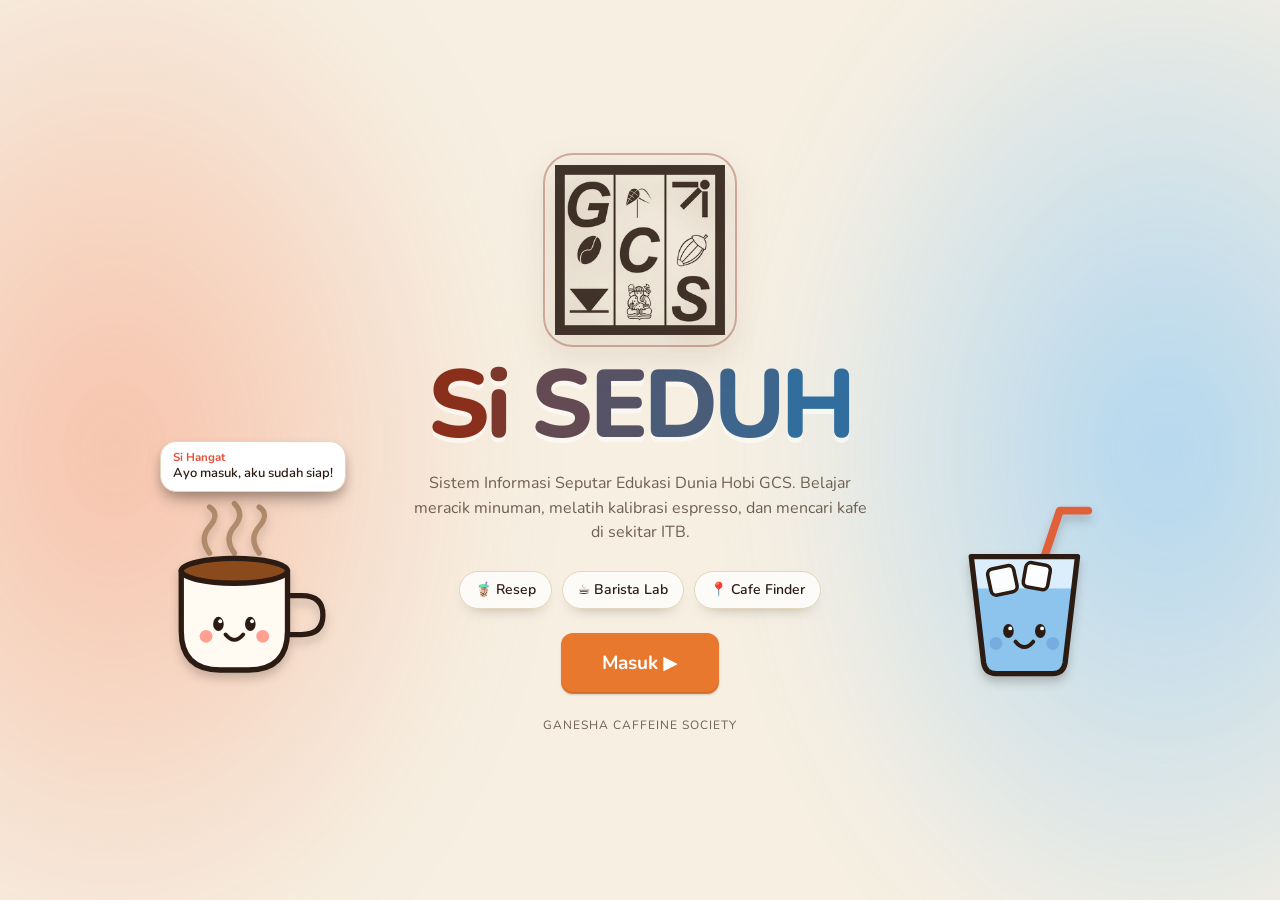
==== commit 15c111dd: "Add files via upload" ====
--- a/index.html
+++ b/index.html
@@ -11,1396 +11,17 @@
 <meta property="og:description" content="Belajar meracik minuman, melatih kalibrasi espresso, dan mencari kafe di Bandung.">
 <meta property="og:locale" content="id_ID">
 <meta name="twitter:card" content="summary">
-<link rel="icon" href="data:image/svg+xml,%3Csvg xmlns='http://www.w3.org/2000/svg' viewBox='0 0 100 100'%3E%3Ctext y='.9em' font-size='90'%3E%E2%98%95%3C/text%3E%3C/svg%3E">
+<link rel="icon" type="image/png" href="[data-uri]">
 <title>Si SEDUH</title>
 <link rel="preconnect" href="https://fonts.googleapis.com">
 <link rel="preconnect" href="https://fonts.gstatic.com" crossorigin>
-<link href="https://fonts.googleapis.com/css2?family=Bricolage+Grotesque:opsz,wght@12..96,500;12..96,700;12..96,800&family=Figtree:wght@400;500;600&display=swap" rel="stylesheet">
-<style>
-  :root {
-    --foam: #f5eee2;
-    --paper: #fbf7f0;
-    --ink: #2b1b12;
-    --muted: #7a6a5d;
-    --line: #e2d6c4;
-    --kopi: #5a3820;      --kopi-tint: #e8d5bf;
-    --coklat: #8a2f1c;    --coklat-tint: #f1cdbd;
-    --teh: #5f8040;       --teh-tint: #dde7c4;
-    --accent: var(--kopi);
-    --accent-tint: var(--kopi-tint);
-    --radius: 18px;
-    --display: "Bricolage Grotesque", "Trebuchet MS", system-ui, sans-serif;
-    --body: "Figtree", system-ui, -apple-system, "Segoe UI", sans-serif;
-  }
-  body[data-theme="coklat"] { --accent: var(--coklat); --accent-tint: var(--coklat-tint); }
-  body[data-theme="teh"]    { --accent: var(--teh);    --accent-tint: var(--teh-tint); }
-
-  * { box-sizing: border-box; }
-  html { color-scheme: light; }
-  body {
-    margin: 0;
-    background:
-      radial-gradient(900px 420px at 88% -6%, var(--accent-tint), transparent 70%),
-      radial-gradient(700px 360px at -8% 105%, var(--accent-tint), transparent 70%),
-      var(--foam);
-    background-attachment: fixed;
-    color: var(--ink);
-    font-family: var(--body);
-    font-size: 16px;
-    line-height: 1.55;
-    min-height: 100vh;
-    transition: background-color .4s ease;
-  }
-  button, input, textarea, select { font: inherit; color: inherit; }
-  button { cursor: pointer; }
-  :focus-visible { outline: 3px solid var(--accent); outline-offset: 3px; }
-  h1, h2, h3 { font-family: var(--display); line-height: 1.1; margin: 0; letter-spacing: -0.02em; }
-  .wrap { max-width: 1120px; margin: 0 auto; padding: 0 20px; }
-
-  /* ---------- Motion primitives ---------- */
-  @keyframes reveal { from { opacity: 0; transform: translateY(16px); } to { opacity: 1; transform: none; } }
-  @keyframes float  { 0%,100% { transform: translateY(0); } 50% { transform: translateY(-9px); } }
-  @keyframes wave   { to { transform: translateX(-60px); } }
-  @keyframes steam  { 0% { opacity: 0; transform: translateY(8px); } 35% { opacity: .95; } 100% { opacity: 0; transform: translateY(-14px); } }
-  @keyframes ice    { 0%,100% { transform: translateY(0); } 50% { transform: translateY(-3.5px); } }
-  @keyframes bubble { 0% { opacity: 0; transform: translateY(0); } 20% { opacity: .85; } 100% { opacity: 0; transform: translateY(-44px); } }
-  @keyframes pulse  { 0%,100% { transform: scale(1); } 50% { transform: scale(1.07); } }
-  @keyframes drift  { 0%,100% { transform: translate(0,0) rotate(0deg); } 50% { transform: translate(10px,-16px) rotate(24deg); } }
-  @keyframes rise   { from { transform: scaleY(.6); } to { transform: scaleY(1); } }
-  @keyframes pop    { 0% { transform: scale(.96); } 60% { transform: scale(1.03); } 100% { transform: scale(1); } }
-
-  #app.enter .reveal { animation: reveal .6s cubic-bezier(.2,.7,.2,1) both; animation-delay: calc(var(--i, 0) * 80ms); }
-
-  /* ---------- Illustrations ---------- */
-  .art { display: block; }
-  .art-svg { display: block; overflow: visible; transform: translate(var(--tx, 0px), var(--ty, 0px)) rotate(var(--rot, 0deg)); transition: transform .25s ease; }
-  .wave   { animation: wave 3s linear infinite; }
-  .steam  { animation: steam 3.2s ease-in-out infinite; }
-  .ice    { animation: ice 3.4s ease-in-out infinite; }
-  .bubble { animation: bubble 3.6s ease-in infinite; }
-  .foam   { transform-box: fill-box; transform-origin: center; animation: pulse 3.4s ease-in-out infinite; }
-
-  .deco { position: absolute; pointer-events: none; opacity: .6; animation: drift var(--t, 8s) ease-in-out infinite; animation-delay: var(--d, 0s); z-index: 0; }
-  .deco svg { display: block; }
-
-  /* ---------- Header + stepper ---------- */
-  header { padding: 22px 0 10px; }
-  .bar { display: flex; align-items: center; justify-content: space-between; gap: 16px; flex-wrap: wrap; }
-  .logo { font-family: var(--display); font-weight: 800; font-size: 26px; letter-spacing: -0.03em; text-decoration: none; color: var(--ink); }
-  .stepper { display: flex; gap: 8px; list-style: none; margin: 0; padding: 0; }
-  .st {
-    display: flex; align-items: center; gap: 8px;
-    padding: 8px 14px; border-radius: 999px;
-    border: 1.5px solid var(--line);
-    text-decoration: none; color: var(--muted);
-    font-weight: 600; font-size: 14px; background: transparent;
-    transition: background .2s ease, color .2s ease, border-color .2s ease;
-  }
-  a.st:hover { border-color: var(--ink); color: var(--ink); }
-  .st b { display: grid; place-items: center; width: 22px; height: 22px; border-radius: 50%; background: var(--line); color: var(--ink); font-size: 12px; }
-  .st.on { background: var(--ink); border-color: var(--ink); color: var(--paper); }
-  .st.on b { background: var(--paper); }
-  .st.done { color: var(--ink); }
-  .st.off { opacity: .5; }
-  @media (max-width: 560px) { .st .t { display: none; } .st.on .t { display: inline; } }
-
-  main { padding: 28px 0 130px; }
-  .lead { max-width: 56ch; color: var(--muted); margin: 12px 0 0; }
-  .page-title { font-size: clamp(34px, 6vw, 60px); font-weight: 800; }
-
-  /* ---------- Page 1 ---------- */
-  .hero { display: grid; grid-template-columns: minmax(0, 1.2fr) minmax(0, 1fr); gap: 32px; align-items: end; }
-  @media (max-width: 860px) { .hero { grid-template-columns: 1fr; gap: 20px; } }
-  .facts { display: grid; grid-template-columns: repeat(3, 1fr); gap: 10px; }
-  .fact { background: var(--paper); border: 1.5px solid var(--line); border-radius: var(--radius); padding: 14px 14px 12px; }
-  .fact strong { display: block; font-family: var(--display); font-size: 32px; font-weight: 800; line-height: 1; }
-  .fact span { display: block; margin-top: 6px; font-size: 13px; color: var(--muted); line-height: 1.3; }
-
-  .bases { display: grid; grid-template-columns: repeat(3, 1fr); gap: 16px; margin-top: 32px; }
-  @media (max-width: 760px) { .bases { grid-template-columns: 1fr; } }
-  .base {
-    position: relative; overflow: hidden; text-align: left; border: 2px solid transparent; border-radius: 26px;
-    padding: 26px 24px 24px; min-height: 480px; display: flex; flex-direction: column; justify-content: space-between;
-    background: var(--tint); transition: transform .22s ease, border-color .2s ease, box-shadow .22s ease;
-  }
-  .base::before {
-    content: ""; position: absolute; width: 310px; height: 310px; border-radius: 50%;
-    background: rgba(255,255,255,.5); top: 14px; left: 50%; transform: translateX(-50%); pointer-events: none;
-    transition: transform .4s ease;
-  }
-  .base:hover { transform: translateY(-5px); box-shadow: 0 18px 40px -18px rgba(43,27,18,.35); }
-  .base:hover::before { transform: translateX(-50%) scale(1.08); }
-  .base:active { transform: translateY(-2px) scale(.99); }
-  .base[aria-pressed="true"] { border-color: var(--ink); box-shadow: 0 0 0 4px rgba(43,27,18,.08); }
-  .base .art { position: relative; align-self: center; margin: 22px 0 14px; animation: float 5s ease-in-out infinite; }
-  .base .art-svg { width: 172px; height: 200px; }
-  .base .info { position: relative; z-index: 1; }
-  .base h2 { font-size: 40px; font-weight: 800; color: var(--deep); }
-  .base p { margin: 8px 0 12px; color: var(--ink); opacity: .78; max-width: 30ch; }
-  .tags { display: flex; gap: 6px; flex-wrap: wrap; }
-  .tags span { padding: 3px 11px; border-radius: 999px; background: rgba(255,255,255,.65); font-size: 13px; font-weight: 600; }
-  .base .tick {
-    position: absolute; top: 18px; right: 18px; width: 32px; height: 32px; border-radius: 50%;
-    background: var(--ink); color: var(--paper); display: grid; place-items: center; font-weight: 700;
-    transform: scale(0); transition: transform .25s cubic-bezier(.3,1.6,.5,1); z-index: 2;
-  }
-  .base[aria-pressed="true"] .tick { transform: scale(1); }
-
-
-  /* ---------- Beans + leaves (page 1) ---------- */
-  @keyframes sway  { from { transform: translateY(0) rotate(-6deg); } to { transform: translateY(-10px) rotate(7deg); } }
-  @keyframes slide { to { transform: translateX(-50%); } }
-  .bot {
-    position: absolute; z-index: 0; pointer-events: none; display: block;
-    transform: translate(calc(var(--tx, 0px) * var(--k, 1)), calc(var(--ty, 0px) * var(--k, 1))) scale(var(--s, 1));
-    transition: transform .35s ease;
-  }
-  .bot .sway { display: block; animation: sway var(--dur, 6s) ease-in-out infinite alternate; animation-delay: var(--d, 0s); }
-  .bot svg { display: block; width: 100%; height: auto; transform: rotate(var(--r, 0deg)); filter: drop-shadow(0 4px 5px rgba(43,27,18,.22)); }
-  .base:hover .bot { --s: 1.12; }
-  .base[aria-pressed="true"] .bot { --s: 1.06; }
-
-  .strip {
-    margin-top: 26px; overflow: hidden; padding: 8px 0;
-    -webkit-mask-image: linear-gradient(90deg, transparent, #000 10%, #000 90%, transparent);
-            mask-image: linear-gradient(90deg, transparent, #000 10%, #000 90%, transparent);
-  }
-  .strip-track { display: flex; width: max-content; align-items: center; animation: slide 50s linear infinite; }
-  .strip-track svg { display: block; width: 30px; height: auto; flex: none; margin-right: 46px; opacity: .9; }
-  .strip-track svg:nth-child(3n) { width: 38px; }
-
-  .base .eg { display: block; margin: 0 0 12px; font-size: 13px; color: var(--ink); opacity: .62; max-width: 34ch; line-height: 1.4; }
-  .base .pick-note {
-    display: inline-flex; align-items: center; gap: 6px; margin-top: 14px; font-weight: 600; font-size: 14px;
-    padding: 7px 14px; border-radius: 999px; background: var(--ink); color: var(--paper);
-    opacity: 0; transform: translateY(6px); transition: all .22s ease;
-  }
-  .base:hover .pick-note, .base:focus-visible .pick-note, .base[aria-pressed="true"] .pick-note { opacity: 1; transform: none; }
-  @media (max-width: 760px) {
-    .base { min-height: 380px; }
-    .base .art-svg { width: 140px; height: 163px; }
-    .base .pick-note { opacity: 1; transform: none; }
-  }
-
-  /* ---------- Page 2 ---------- */
-  .layout { display: grid; grid-template-columns: minmax(0, 1fr) 310px; gap: 28px; align-items: start; margin-top: 30px; }
-  @media (max-width: 900px) { .layout { grid-template-columns: 1fr; } }
-  .group + .group { margin-top: 30px; }
-  .group h2 { font-size: 24px; font-weight: 700; }
-  .group > p { margin: 4px 0 0; color: var(--muted); font-size: 15px; }
-  .gear { display: grid; grid-template-columns: repeat(auto-fill, minmax(210px, 1fr)); gap: 12px; margin-top: 14px; }
-  .tool {
-    position: relative; display: flex; align-items: center; gap: 14px; text-align: left;
-    padding: 14px; border-radius: var(--radius); background: var(--paper);
-    border: 2px solid var(--line); transition: border-color .15s ease, background .15s ease, transform .15s ease;
-  }
-  .tool:hover { border-color: var(--accent); transform: translateY(-2px); }
-  .tool .ico { font-size: 26px; width: 48px; height: 48px; flex: none; display: grid; place-items: center; background: var(--foam); border-radius: 14px; transition: transform .25s cubic-bezier(.3,1.6,.5,1); }
-  .tool:hover .ico { transform: rotate(-8deg) scale(1.08); }
-  .tool strong { display: block; font-weight: 600; line-height: 1.25; }
-  .tool small { display: block; color: var(--muted); font-size: 13px; line-height: 1.3; margin-top: 2px; }
-  .tool[aria-pressed="true"] { border-color: var(--accent); background: var(--accent-tint); animation: pop .3s ease; }
-  .tool[aria-pressed="true"] .ico { background: var(--paper); }
-  .tool[aria-pressed="true"]::after { content: "✓"; position: absolute; top: 8px; right: 10px; font-weight: 700; color: var(--accent); font-size: 14px; }
-  .side {
-    position: sticky; top: 16px; background: var(--paper); border: 1.5px solid var(--line);
-    border-radius: 24px; padding: 20px; display: grid; gap: 14px;
-  }
-  .side-top { display: flex; align-items: center; gap: 14px; }
-  .side-top .art-svg { width: 62px; height: 72px; }
-  .side-top small, .side small.k { color: var(--muted); font-size: 13px; display: block; }
-  .side-top strong { font-family: var(--display); font-size: 26px; font-weight: 800; }
-  .meter { height: 10px; background: var(--line); border-radius: 999px; overflow: hidden; }
-  .meter div { height: 100%; background: var(--accent); border-radius: 999px; transition: width .35s cubic-bezier(.3,1.2,.5,1); }
-  .side .big { font-family: var(--display); font-size: 38px; font-weight: 800; line-height: 1; margin: 4px 0 0; }
-  .side .big span { font-family: var(--body); font-size: 15px; font-weight: 500; color: var(--muted); }
-  .side ul { margin: 0; padding: 0; list-style: none; display: grid; gap: 6px; }
-  .side li { display: flex; gap: 8px; align-items: center; font-size: 15px; animation: reveal .35s ease both; }
-  .side li::before { content: ""; width: 8px; height: 8px; border-radius: 50%; background: var(--accent); flex: none; }
-  .side .note { margin: 0; color: var(--muted); font-size: 14px; }
-  .toolbar { display: flex; gap: 14px; flex-wrap: wrap; align-items: center; }
-  .link-btn { background: none; border: 0; padding: 6px 2px; font-weight: 600; text-decoration: underline; text-underline-offset: 3px; color: var(--ink); }
-
-  /* ---------- Page 3 ---------- */
-  .banner {
-    display: flex; align-items: center; justify-content: space-between; gap: 24px; flex-wrap: wrap;
-    background: var(--accent-tint); border-radius: 28px; padding: 30px 40px 30px 32px; position: relative; overflow: hidden;
-  }
-  .banner::after { content: ""; position: absolute; right: -50px; top: -70px; width: 340px; height: 340px; border-radius: 50%; background: rgba(255,255,255,.45); }
-  .banner > * { position: relative; z-index: 1; }
-  .banner > .deco { position: absolute; z-index: 0; }
-  .banner .art { animation: float 5s ease-in-out infinite; }
-  .banner .art-svg { width: 150px; height: 174px; }
-  .stats { display: flex; gap: 12px; margin-top: 20px; flex-wrap: wrap; }
-  .stat { background: rgba(255,255,255,.7); border-radius: 16px; padding: 10px 16px; min-width: 104px; }
-  .stat strong { display: block; font-family: var(--display); font-size: 28px; font-weight: 800; line-height: 1.1; }
-  .stat span { font-size: 13px; color: var(--muted); }
-
-  .tabs { display: flex; gap: 8px; margin-top: 24px; flex-wrap: wrap; }
-  .tab { border: 2px solid var(--line); background: var(--paper); padding: 7px 16px; border-radius: 999px; font-weight: 600; transition: all .18s ease; }
-  .tab small { color: var(--muted); font-weight: 500; margin-left: 4px; }
-  .tab:hover { border-color: var(--ink); }
-  .tab[aria-pressed="true"] { background: var(--ink); color: var(--paper); border-color: var(--ink); }
-  .tab[aria-pressed="true"] small { color: var(--paper); opacity: .75; }
-
-  .controls { display: flex; gap: 12px; flex-wrap: wrap; align-items: center; margin-top: 18px; }
-  .controls .grow { flex: 1 1 auto; }
-  .search { flex: 1 1 220px; max-width: 360px; padding: 11px 16px; border-radius: 999px; border: 2px solid var(--line); background: var(--paper); }
-  .check { display: inline-flex; align-items: center; gap: 8px; font-weight: 500; user-select: none; cursor: pointer; }
-  .check input { width: 18px; height: 18px; accent-color: var(--accent); }
-
-  .menus { display: grid; grid-template-columns: repeat(auto-fill, minmax(290px, 1fr)); gap: 18px; margin-top: 22px; }
-  .card { background: var(--paper); border-radius: 22px; overflow: hidden; border: 1.5px solid var(--line); display: flex; flex-direction: column; transition: transform .22s ease, box-shadow .22s ease; }
-  .card:hover { transform: translateY(-4px); box-shadow: 0 18px 36px -20px rgba(43,27,18,.4); }
-  .photo {
-    height: 190px; background: radial-gradient(circle at 70% 22%, rgba(255,255,255,.75), transparent 58%), var(--accent-tint);
-    display: grid; place-items: center; position: relative; overflow: hidden;
-  }
-  .photo::before { content: ""; position: absolute; width: 170px; height: 170px; border-radius: 50%; background: rgba(255,255,255,.4); transition: transform .4s ease; }
-  .card:hover .photo::before { transform: scale(1.15); }
-  .photo img { width: 100%; height: 100%; object-fit: cover; display: block; position: relative; }
-  .photo .art { position: relative; margin-top: 14px; }
-  .photo .art-svg { width: 104px; height: 122px; }
-  .card:hover .photo .art-svg { --rot: -3deg; }
-  .badges { position: absolute; top: 12px; left: 12px; display: flex; gap: 6px; z-index: 1; }
-  .badge { padding: 4px 12px; border-radius: 999px; background: var(--accent); color: #fff; font-weight: 600; font-size: 13px; }
-  .badge.sub { background: rgba(255,255,255,.85); color: var(--ink); }
-  .card .body { padding: 18px 18px 16px; display: flex; flex-direction: column; gap: 10px; flex: 1; }
-  .card h3 { font-size: 22px; font-weight: 700; }
-  .card p { margin: 0; color: var(--muted); font-size: 15px; }
-  .chips { display: flex; flex-wrap: wrap; gap: 6px; }
-  .chip { padding: 3px 10px; border-radius: 999px; font-size: 13px; font-weight: 500; border: 1.5px solid var(--line); }
-  .chip.have { background: var(--accent-tint); border-color: transparent; }
-  .chip.miss { border-style: dashed; color: var(--muted); }
-  .status { font-size: 14px; font-weight: 600; }
-  .status.ok { color: var(--accent); }
-  .status.no { color: var(--muted); }
-  details { border-top: 1.5px solid var(--line); padding-top: 10px; }
-  summary { cursor: pointer; font-weight: 600; }
-  details h4 { margin: 12px 0 4px; font-size: 14px; }
-  details div { white-space: pre-line; font-size: 15px; color: var(--ink); }
-  .card .foot { margin-top: auto; display: flex; justify-content: space-between; align-items: center; gap: 8px; padding-top: 4px; }
-  .card .foot .btn small { opacity: .8; font-weight: 500; margin-left: 4px; }
-
-  /* ---------- Panduan (guide dialog) ---------- */
-  #guideDlg { width: min(680px, calc(100vw - 24px)); overflow: hidden; }
-  #guideDlg[open] { display: flex; flex-direction: column; max-height: 92vh; }
-  .g-head { position: relative; overflow: hidden; background: var(--accent-tint); padding: 24px 28px; display: flex; align-items: center; justify-content: space-between; gap: 16px; flex: none; }
-  .g-head::after { content: ""; position: absolute; right: -40px; top: -60px; width: 230px; height: 230px; border-radius: 50%; background: rgba(255,255,255,.45); }
-  .g-head > * { position: relative; z-index: 1; }
-  .g-head h2 { font-size: clamp(26px, 5vw, 36px); font-weight: 800; }
-  .g-head p { margin: 8px 0 0; color: var(--ink); opacity: .75; max-width: 40ch; font-size: 15px; }
-  .g-head .art-svg { width: 96px; height: 112px; }
-  .g-head .badges { position: static; margin-bottom: 10px; }
-  .g-head img.g-photo { width: 96px; height: 96px; border-radius: 20px; object-fit: cover; }
-  .g-close { position: absolute; top: 12px; right: 12px; z-index: 3; width: 36px; height: 36px; border-radius: 50%; border: 0; background: rgba(255,255,255,.8); font-size: 18px; line-height: 1; }
-  .g-close:hover { background: #fff; }
-  .g-meta { display: flex; gap: 8px; flex-wrap: wrap; margin-top: 14px; }
-  .g-meta span { background: rgba(255,255,255,.75); border-radius: 999px; padding: 4px 12px; font-size: 13px; font-weight: 600; }
-  .g-body { padding: 26px 28px 8px; overflow: auto; display: grid; gap: 28px; }
-  .g-sec h3 { font-size: 20px; font-weight: 700; display: flex; align-items: baseline; justify-content: space-between; gap: 12px; }
-  .g-sec h3 small { font-family: var(--body); font-size: 13px; font-weight: 500; color: var(--muted); letter-spacing: 0; }
-  .g-sec .chips { margin-top: 12px; }
-  .ings { list-style: none; margin: 14px 0 0; padding: 0; display: grid; grid-template-columns: repeat(auto-fill, minmax(230px, 1fr)); gap: 8px; }
-  .ing { display: flex; gap: 10px; align-items: center; padding: 10px 12px; border: 1.5px solid var(--line); border-radius: 14px; background: #fff; cursor: pointer; font-size: 15px; transition: background .15s ease, border-color .15s ease; }
-  .ing:hover { border-color: var(--accent); }
-  .ing input { width: 18px; height: 18px; accent-color: var(--accent); flex: none; }
-  .ing input:checked + span { opacity: .5; text-decoration: line-through; }
-  .progress { height: 8px; background: var(--line); border-radius: 999px; overflow: hidden; margin: 12px 0 18px; }
-  .progress div { height: 100%; width: 0; background: var(--accent); border-radius: 999px; transition: width .3s cubic-bezier(.3,1.2,.5,1); }
-  .steps { list-style: none; margin: 0; padding: 0; }
-  .steps li { position: relative; }
-  .steps li:not(:last-child)::before { content: ""; position: absolute; left: 17px; top: 38px; bottom: 2px; width: 2px; background: var(--line); }
-  .step { display: flex; gap: 16px; align-items: flex-start; width: 100%; text-align: left; background: none; border: 0; padding: 0 0 22px; border-radius: 12px; }
-  .step .n { flex: none; width: 36px; height: 36px; border-radius: 50%; display: grid; place-items: center; font-family: var(--display); font-weight: 800; font-size: 16px; background: var(--paper); border: 2.5px solid var(--accent); color: var(--accent); transition: all .2s ease; }
-  .step .tx { padding-top: 6px; font-size: 16px; line-height: 1.5; transition: opacity .2s ease; }
-  .step:hover .n { background: var(--accent-tint); }
-  .step[aria-pressed="true"] .n { background: var(--accent); color: #fff; animation: pop .3s ease; }
-  .step[aria-pressed="true"] .tx { opacity: .5; text-decoration: line-through; }
-  .g-empty { margin: 12px 0 0; color: var(--muted); font-size: 15px; }
-  .g-done { display: none; margin-top: 4px; padding: 14px 16px; border-radius: 16px; background: var(--accent-tint); font-weight: 600; }
-  .g-done.show { display: block; animation: reveal .4s ease both; }
-  .g-foot { flex: none; display: flex; justify-content: space-between; align-items: center; gap: 10px; padding: 14px 28px calc(14px + env(safe-area-inset-bottom, 0px)); border-top: 1.5px solid var(--line); background: var(--paper); }
-  .g-foot .hint { color: var(--muted); font-size: 14px; }
-  .empty { grid-column: 1 / -1; text-align: center; padding: 48px 16px; border: 2px dashed var(--line); border-radius: var(--radius); color: var(--muted); background: var(--paper); }
-  footer.note { margin-top: 48px; color: var(--muted); font-size: 14px; border-top: 1.5px solid var(--line); padding-top: 16px; }
-
-  /* ---------- Buttons ---------- */
-  .btn {
-    display: inline-block; text-decoration: none; text-align: center;
-    border: 0; border-radius: 999px; padding: 12px 22px; font-weight: 600;
-    background: var(--ink); color: var(--paper); transition: transform .15s ease, box-shadow .15s ease;
-  }
-  .btn:hover:not([disabled]) { transform: translateY(-2px); box-shadow: 0 10px 20px -10px rgba(43,27,18,.5); }
-  .btn:active:not([disabled]) { transform: scale(.97); }
-  .btn.accent { background: var(--accent); color: #fff; }
-  .btn.ghost { background: transparent; color: var(--ink); border: 2px solid var(--line); padding: 10px 20px; }
-  .btn.small { padding: 6px 14px; font-size: 14px; }
-  .btn[disabled] { opacity: .4; cursor: not-allowed; }
-
-  .actions {
-    position: fixed; left: 0; right: 0; bottom: 0; padding: 14px 20px calc(14px + env(safe-area-inset-bottom, 0px));
-    background: color-mix(in srgb, var(--foam) 92%, transparent); backdrop-filter: blur(8px);
-    border-top: 1.5px solid var(--line); z-index: 5;
-  }
-  .actions .wrap { display: flex; justify-content: space-between; align-items: center; gap: 12px; padding: 0; }
-  .actions .hint { color: var(--muted); font-size: 14px; }
-
-  /* ---------- Modal ---------- */
-  dialog { border: 0; border-radius: 26px; padding: 0; width: min(560px, calc(100vw - 24px)); background: var(--paper); color: var(--ink); box-shadow: 0 30px 80px rgba(43,27,18,.35); }
-  dialog[open] { animation: reveal .3s ease both; }
-  dialog::backdrop { background: rgba(43,27,18,.45); }
-  .modal { padding: 26px; display: grid; gap: 16px; max-height: 88vh; overflow: auto; }
-  .modal h2 { font-size: 28px; }
-  label.f { display: grid; gap: 6px; font-weight: 600; font-size: 14px; }
-  .two { display: grid; grid-template-columns: 1fr 1fr; gap: 12px; }
-  .f input[type=text], .f textarea, .f select { width: 100%; padding: 11px 14px; border-radius: 14px; border: 2px solid var(--line); background: #fff; font-weight: 400; }
-  .f textarea { min-height: 84px; resize: vertical; }
-  .pick { display: flex; flex-wrap: wrap; gap: 8px; }
-  .pick label { cursor: pointer; position: relative; }
-  .pick input { position: absolute; opacity: 0; pointer-events: none; }
-  .pick span { display: inline-block; padding: 6px 12px; border-radius: 999px; border: 2px solid var(--line); font-size: 14px; font-weight: 500; background: #fff; }
-  .pick input:checked + span { background: var(--accent-tint); border-color: var(--accent); }
-  .pick input:focus-visible + span { outline: 3px solid var(--accent); outline-offset: 2px; }
-  label.f.drop { display: flex; align-items: center; gap: 14px; padding: 14px; border: 2px dashed var(--line); border-radius: 16px; background: #fff; font-weight: 400; cursor: pointer; }
-  .drop input { display: none; }
-  .row-end { display: flex; justify-content: flex-end; gap: 10px; }
-  .err { color: #a3261a; font-size: 14px; min-height: 1em; margin: 0; }
-
-  .toast {
-    position: fixed; left: 50%; bottom: 90px; transform: translate(-50%, 20px); background: var(--ink); color: var(--paper);
-    padding: 10px 18px; border-radius: 999px; font-weight: 500; opacity: 0; pointer-events: none; transition: all .25s ease; z-index: 20;
-  }
-  .toast.show { opacity: 1; transform: translate(-50%, 0); }
-
-  /* ---------- Refresh: tampilan, alat & bahan, panduan ---------- */
-  header { position: sticky; top: 0; z-index: 6; padding: 12px 0; background: color-mix(in srgb, var(--foam) 86%, transparent); -webkit-backdrop-filter: blur(10px); backdrop-filter: blur(10px); border-bottom: 1.5px solid var(--line); }
-  .logo { font-size: 24px; }
-  .stepper { gap: 6px; }
-  .st { padding: 6px 12px; font-size: 13.5px; }
-  main { padding: 30px 0 120px; }
-  .page-title { font-size: clamp(30px, 5vw, 48px); }
-  .lead { font-size: 17px; max-width: 60ch; }
-  .base { min-height: 430px; border-radius: 28px; }
-  .base h2 { font-size: 36px; }
-  .group h2 { display: flex; align-items: center; gap: 10px; font-size: 22px; }
-  .lt, .sn { display: inline-grid; place-items: center; flex: none; width: 28px; height: 28px; border-radius: 9px; background: var(--ink); color: var(--paper); font: 700 14px var(--body); }
-  .ghead { display: flex; justify-content: space-between; align-items: flex-end; gap: 12px; }
-  .gear { grid-template-columns: repeat(auto-fill, minmax(230px, 1fr)); }
-  .tool { min-height: 76px; }
-  .tool[aria-pressed="true"]::after { top: 10px; right: 10px; width: 22px; height: 22px; display: grid; place-items: center; background: var(--accent); color: #fff; border-radius: 50%; font-size: 12px; }
-  .side { box-shadow: 0 14px 34px -22px rgba(43,27,18,.4); }
-  .card { border-radius: 20px; }
-  .photo { height: 170px; }
-  .chip.have::before { content: "✓ "; font-weight: 700; }
-  .chip.miss::before { content: "✕ "; }
-  .status { align-self: flex-start; padding: 5px 12px; border-radius: 999px; font-size: 13px; }
-  .status.ok { background: var(--accent-tint); }
-  .status.no { background: #f4ece0; }
-  .actions .hint { font-weight: 600; color: var(--ink); text-align: center; }
-  @media (max-width: 560px) { .actions .hint { display: none; } .actions .wrap { justify-content: space-between; } }
-
-  .g-sec h3 { justify-content: flex-start; align-items: center; }
-  .g-sec h3 small { margin-left: auto; }
-  .g-sec h4 { margin: 18px 0 0; font-size: 15px; display: flex; gap: 10px; align-items: baseline; }
-  .g-sec h4 small { color: var(--muted); font-weight: 500; font-size: 13px; }
-  .g-sec h3 + .g-warn, .g-sec h3 + .g-ok { margin-top: 14px; }
-  .g-warn, .g-ok { padding: 12px 14px; border-radius: 14px; font-size: 15px; }
-  .g-warn { background: #fdecd8; border: 1.5px solid #e9b987; }
-  .g-ok { background: var(--accent-tint); font-weight: 600; }
-  .ing.lack { border-style: dashed; background: #fdf6ec; }
-  .ing .tag { margin-left: auto; font-style: normal; font-size: 12px; font-weight: 600; color: #a3541a; white-space: nowrap; }
-  .q { color: var(--accent); }
-  .steps .stp { padding-bottom: 10px; }
-  .stp .step { padding: 10px 12px; border: 2px solid transparent; border-radius: 16px; }
-  .stp.cur .step { background: var(--accent-tint); border-color: var(--accent); }
-  .stp.cur .tx { font-size: 18px; font-weight: 600; }
-  .steps .stp:not(:last-child)::before { left: 30px; top: 52px; bottom: 6px; }
-  mark { background: rgba(255,214,102,.6); color: inherit; border-radius: 6px; padding: 0 4px; font-weight: 600; }
-  .tbtn { margin: 0 0 6px 64px; border: 2px solid var(--line); background: #fff; border-radius: 999px; padding: 5px 14px; font-weight: 600; font-size: 14px; }
-  .tbtn:hover { border-color: var(--accent); }
-  .tbtn.run { background: var(--accent); border-color: var(--accent); color: #fff; }
-  .tbtn.done { background: var(--teh-tint); border-color: var(--teh); }
-  @media (max-width: 520px) { .g-foot .hint { display: none; } .g-foot { justify-content: flex-end; } .g-head { padding: 22px 18px; } .g-body { padding: 22px 18px 8px; } }
-
-  /* ---------- Kartu menu ringkas + panel yang bisa dibuka ---------- */
-  .menus { grid-template-columns: repeat(auto-fill, minmax(280px, 1fr)); align-items: start; }
-  .card.ready { border-color: color-mix(in srgb, var(--accent) 50%, var(--line)); }
-  .photo { height: 150px; }
-  .photo .art-svg { width: 92px; height: 108px; }
-  .tpill { position: absolute; top: 12px; right: 12px; z-index: 1; padding: 4px 12px; border-radius: 999px; background: rgba(255,255,255,.85); font-size: 13px; font-weight: 600; }
-  .card .body { padding: 16px; gap: 12px; }
-  .card h3 { font-size: 21px; }
-  .status { border-radius: 14px; }
-  .togs { display: flex; gap: 8px; flex-wrap: wrap; }
-  .tog { display: inline-flex; align-items: center; gap: 6px; padding: 6px 12px; border-radius: 999px; border: 1.5px solid var(--line); background: transparent; font-size: 13.5px; font-weight: 600; transition: background .15s ease, border-color .15s ease; }
-  .tog:hover { border-color: var(--ink); }
-  .tog[aria-expanded="true"] { background: var(--accent-tint); border-color: var(--accent); }
-  .tog svg { width: 14px; height: 14px; transition: transform .2s ease; }
-  .tog[aria-expanded="true"] svg { transform: rotate(180deg); }
-  .tog .cnt { background: var(--line); border-radius: 999px; padding: 0 7px; font-size: 12px; }
-  .panel { display: grid; grid-template-rows: 0fr; visibility: hidden; margin-top: -12px; transition: grid-template-rows .25s ease, margin .25s ease, visibility 0s .25s; }
-  .panel[data-open="true"] { grid-template-rows: 1fr; visibility: visible; margin-top: 0; transition-delay: 0s; }
-  .panel-in { overflow: hidden; min-height: 0; }
-  .panel-in > div { padding: 12px 14px; border-radius: 14px; background: var(--foam); }
-  .panel h4 { margin: 0 0 6px; font-size: 14px; }
-  .panel p + h4, .panel .chips + h4 { margin-top: 12px; }
-  .pickbox { display: grid; gap: 8px; padding: 12px; border: 1.5px solid var(--line); border-radius: 16px; background: var(--foam); }
-  .pickbox .pl { font-weight: 600; font-size: 14px; }
-  .addrow { display: flex; gap: 8px; align-items: center; margin-top: 4px; }
-  .f .addrow input[type=text] { flex: 1 1 auto; width: auto; min-width: 0; }
-  .pick em { font-style: normal; font-size: 11px; font-weight: 700; color: var(--accent); margin-left: 6px; }
-
-  /* ---------- Emblem biji & daun di kartu pilihan minuman ---------- */
-  @keyframes bob { from { transform: translateY(0) rotate(-2deg); } to { transform: translateY(-4px) rotate(3deg); } }
-  .emb .pc { transform-box: fill-box; transform-origin: center; animation: bob var(--dur, 5s) ease-in-out infinite alternate; animation-delay: var(--d, 0s); }
-  .emb { filter: drop-shadow(0 6px 8px rgba(43,27,18,.22)); }
-  .base .art-svg.emb { width: 224px; height: 260px; }
-  .base .art:has(.emb) { margin: 8px 0 0; }
-  @media (max-width: 760px) { .base .art-svg.emb { width: 172px; height: 200px; } }
-
-  /* ---------- Sejarah: cerita, penanda waktu, fakta ---------- */
-  .tog { padding: 6px 11px; font-size: 13px; }
-  .hist { display: grid; gap: 12px; }
-  .h-top { display: flex; align-items: flex-end; justify-content: space-between; gap: 6px 12px; flex-wrap: wrap; }
-  .h-year { font-family: var(--display); font-weight: 800; font-size: 36px; line-height: 1; letter-spacing: -0.03em; color: var(--accent); }
-  .h-year.long { font-size: 22px; line-height: 1.1; }
-  .h-where { padding: 3px 10px; border-radius: 999px; background: #fff; border: 1.5px solid var(--line); font-size: 12.5px; font-weight: 600; }
-  .card .hist .h-title { margin: 0; font-family: var(--display); font-size: 18px; line-height: 1.2; font-weight: 700; letter-spacing: -0.01em; color: var(--ink); }
-  .card .hist p { margin: 0; font-size: 14.5px; line-height: 1.6; color: var(--ink); }
-  .tl { list-style: none; margin: 2px 0 0; padding: 0 0 0 20px; position: relative; display: grid; gap: 12px; }
-  .tl::before { content: ""; position: absolute; left: 5px; top: 8px; bottom: 8px; width: 2px; border-radius: 2px; background: var(--line); }
-  .tl li { position: relative; font-size: 13.5px; line-height: 1.45; }
-  .tl li::before { content: ""; position: absolute; left: -20px; top: 3px; width: 12px; height: 12px; box-sizing: border-box; border-radius: 50%; background: var(--paper); border: 3px solid var(--accent); }
-  .tl b { display: block; font-family: var(--display); font-size: 14px; color: var(--accent); }
-  .h-fact { display: flex; gap: 10px; align-items: flex-start; padding: 10px 12px; border-radius: 14px; background: var(--accent-tint); font-size: 13.5px; line-height: 1.5; }
-  .h-fact .ic { flex: none; font-size: 18px; line-height: 1.2; }
-  .h-fact strong { display: block; margin-bottom: 2px; font-size: 13px; }
-
-  /* ---------- Tile alat & bahan bergambar ---------- */
-  .gear { grid-template-columns: repeat(auto-fill, minmax(148px, 1fr)); gap: 12px; }
-  .tool { flex-direction: column; align-items: stretch; gap: 10px; padding: 10px 12px 12px; min-height: 0; }
-  .tool .ico { width: 100%; height: 94px; border-radius: 14px; background: radial-gradient(circle at 50% 50%, rgba(255,255,255,.9) 0 37px, transparent 38px), var(--foam); }
-  .tool:hover .ico { transform: none; }
-  .tool[aria-pressed="true"] .ico { background: radial-gradient(circle at 50% 50%, #fff 0 37px, transparent 38px), var(--paper); }
-  .gi { display: block; width: 68px; height: 68px; overflow: visible; transition: transform .25s cubic-bezier(.3,1.6,.5,1); }
-  .tool:hover .gi { transform: translateY(-3px) rotate(-5deg) scale(1.05); }
-  .tool strong { font-size: 15px; }
-  .tool small { font-size: 12.5px; }
-  .tool[aria-pressed="true"]::after { top: 16px; right: 18px; }
-
-  /* ---------- Optimasi tampilan + perayaan ---------- */
-  html { scroll-behavior: smooth; -webkit-text-size-adjust: 100%; }
-  .card { content-visibility: auto; contain-intrinsic-size: auto 420px; }
-  .menus { grid-template-columns: repeat(auto-fill, minmax(min(100%, 270px), 1fr)); }
-  .controls { position: sticky; top: calc(var(--hh, 62px) - 1px); z-index: 4; padding: 10px 0; background: color-mix(in srgb, var(--foam) 90%, transparent); -webkit-backdrop-filter: blur(8px); backdrop-filter: blur(8px); }
-  .tab, .tog, .btn, .link-btn { min-height: 40px; }
-  .hbox { display: flex; align-items: center; gap: 10px; }
-  .snd { width: 40px; height: 40px; border-radius: 50%; border: 1.5px solid var(--line); background: var(--paper); font-size: 18px; line-height: 1; transition: transform .15s ease, border-color .15s ease; }
-  .snd:hover { border-color: var(--ink); transform: scale(1.06); }
-  #fx { display: none; position: fixed; inset: 0; width: 100vw; height: 100vh; pointer-events: none; z-index: 50; }
-  @keyframes glow { 0%,100% { box-shadow: inset 0 0 0 0 transparent; } 50% { box-shadow: inset 0 0 60px 6px rgba(255,217,102,.7); } }
-  @keyframes shine { to { background-position: -200% 0; } }
-  #guideDlg.win .g-head { animation: glow 1.4s ease 3; }
-  #guideDlg.win .g-head .art { animation: float 1.6s ease-in-out infinite; }
-  .g-done { text-align: center; font-size: 18px; padding: 18px 16px; background: linear-gradient(100deg, var(--accent-tint) 30%, #fff6d6 50%, var(--accent-tint) 70%) 0 0 / 200% 100%; }
-  .g-done.show { animation: pop .5s ease both, shine 2.4s linear 2; }
-  @media (max-width: 560px) { .wrap { padding: 0 14px; } .banner { padding: 22px 18px; } .banner .art-svg { width: 104px; height: 121px; } .g-head .art-svg { display: none; } }
-
-  /* ---------- Latar, polesan, tombol musik ---------- */
-  body { background: var(--foam); background-attachment: scroll; transition: none; }
-  body::before, body::after { content: ""; position: fixed; z-index: -1; pointer-events: none; width: 70vmax; height: 70vmax; border-radius: 50%; will-change: transform; transition: opacity .4s ease; }
-  body::before { top: -32vmax; right: -22vmax; background: radial-gradient(closest-side, var(--accent-tint), transparent); animation: blob 26s ease-in-out infinite alternate; }
-  body::after { bottom: -38vmax; left: -26vmax; background: radial-gradient(closest-side, var(--accent-tint), transparent); opacity: .8; animation: blob 32s ease-in-out -8s infinite alternate-reverse; }
-  @keyframes blob { to { transform: translate3d(6vmax, 4vmax, 0) scale(1.1); } }
-  @media (max-width: 700px) { body::after { display: none; } }
-  ::selection { background: var(--accent-tint); }
-  html { scrollbar-color: var(--line) transparent; }
-  .logo::before { content: "☕"; margin-right: 8px; font-size: .9em; }
-  .page-title { text-wrap: balance; letter-spacing: -0.035em; }
-  .lead, .base p, .card p { text-wrap: pretty; }
-  .card, .fact, .stat, .tool, .side { box-shadow: 0 1px 0 rgba(43,27,18,.04), 0 12px 26px -20px rgba(43,27,18,.38); }
-  .base { box-shadow: 0 14px 30px -24px rgba(43,27,18,.45); }
-  .btn.accent { background-image: linear-gradient(180deg, rgba(255,255,255,.16), transparent); box-shadow: inset 0 -2px 0 rgba(0,0,0,.14); }
-  .actions { box-shadow: 0 -10px 30px -22px rgba(43,27,18,.5); }
-  dialog::backdrop { -webkit-backdrop-filter: blur(5px); backdrop-filter: blur(5px); }
-  .snd.off { opacity: .45; }
-  .snd.on { background: var(--accent); border-color: var(--accent); }
-  @keyframes eq { 0%,100% { transform: scaleY(.4); } 50% { transform: scaleY(1); } }
-  .snd.on .bars i { animation: eq .9s ease-in-out infinite; }
-  .bars { display: inline-flex; align-items: flex-end; gap: 2px; height: 16px; vertical-align: middle; }
-  .bars i { display: block; width: 3px; height: 100%; border-radius: 2px; background: #fff; transform-origin: bottom; transform: scaleY(.4); }
-  .bars i:nth-child(2) { animation-delay: -.3s !important; } .bars i:nth-child(3) { animation-delay: -.6s !important; }
-
-  /* ---------- Polesan UI: header, bilah aksi, kartu, responsif ---------- */
-  body { font-feature-settings: "kern", "liga"; -webkit-font-smoothing: antialiased; text-rendering: optimizeLegibility; }
-  header { box-shadow: 0 8px 24px -22px rgba(43,27,18,.6); }
-  .bar { flex-wrap: nowrap; }
-  .hbox { gap: 8px; }
-  #sndBtn { margin-left: 4px; }
-  .snd { width: 38px; height: 38px; flex: none; }
-
-  /* bilah aksi bawah: kapsul melayang, bukan garis penuh */
-  main { padding-bottom: 132px; }
-  .actions { left: 50%; right: auto; transform: translateX(-50%); width: min(1080px, calc(100% - 24px)); bottom: calc(10px + env(safe-area-inset-bottom, 0px)); padding: 10px 12px; border: 1.5px solid var(--line); border-radius: 24px; box-shadow: 0 18px 40px -24px rgba(43,27,18,.55); }
-  .toast { bottom: calc(96px + env(safe-area-inset-bottom, 0px)); }
-
-  /* panel ringkasan tidak lagi tertutup header */
-  .side { top: calc(var(--hh, 62px) + 16px); }
-  @media (max-width: 900px) { .side { position: static; } }
-
-  /* kartu menu */
-  .card { border-radius: 22px; }
-  .card.ready { box-shadow: 0 0 0 2px color-mix(in srgb, var(--accent) 38%, transparent), 0 14px 30px -22px rgba(43,27,18,.45); }
-  .card h3 { display: -webkit-box; -webkit-line-clamp: 2; -webkit-box-orient: vertical; overflow: hidden; }
-  .status.ok::before { content: "✓ "; font-weight: 700; }
-  .tpill, .badge { letter-spacing: .01em; }
-  .btn { min-height: 44px; display: inline-flex; align-items: center; justify-content: center; gap: 4px; }
-  .btn.small { min-height: 38px; }
-  .fact strong, .stat strong, .side .big { font-variant-numeric: tabular-nums; }
-  footer.note { text-align: center; }
-  .empty { font-size: 15px; line-height: 1.6; }
-
-  /* layar sentuh: tanpa hover yang "menempel" */
-  @media (hover: none) { .card:hover, .base:hover, .tool:hover, .btn:hover:not([disabled]) { transform: none; } .base:hover .bot { --s: 1; } }
-
-  /* ponsel */
-  @media (max-width: 560px) {
-    .logo { font-size: 20px; }
-    .st { padding: 5px 8px; }
-    .st .t, .st.on .t { position: absolute; width: 1px; height: 1px; overflow: hidden; clip: rect(0 0 0 0); white-space: nowrap; }
-    .hbox { gap: 6px; } .stepper { gap: 4px; } .snd { width: 36px; height: 36px; font-size: 16px; }
-    .page-title { font-size: clamp(28px, 9vw, 40px); }
-    .facts { gap: 8px; } .fact { padding: 12px 10px 10px; } .fact strong { font-size: 26px; }
-    .controls .grow { display: none; } .search { max-width: none; flex: 1 1 100%; } #openAdd { flex: 1 1 100%; }
-    .tabs { flex-wrap: nowrap; overflow-x: auto; scrollbar-width: none; margin-inline: -14px; padding-inline: 14px; } .tabs::-webkit-scrollbar { display: none; } .tab { flex: none; }
-    .actions { padding: 8px 10px; border-radius: 20px; } .actions .btn { padding-inline: 16px; }
-    .gear { grid-template-columns: repeat(2, minmax(0, 1fr)); gap: 10px; }
-    .menus { gap: 14px; }
-  }
-
-
-  /* ---------- Detail resep: ringkasan, tips per langkah, saran perbaikan ---------- */
-  .vchg { margin-top: 12px; padding: 12px 14px; border-radius: 14px; background: var(--accent-tint); font-size: 14px; line-height: 1.5; }
-  .vchg b { display: block; margin-bottom: 4px; font-size: 13px; }
-  .vchg ul { margin: 0; padding-left: 18px; display: grid; gap: 3px; }
-  .dfacts { display: grid; grid-template-columns: repeat(auto-fill, minmax(132px, 1fr)); gap: 8px; margin-top: 10px; }
-  .dfact { padding: 10px 12px; border: 1.5px solid var(--line); border-radius: 14px; background: #fff; }
-  .dfact small { display: block; color: var(--muted); font-size: 12px; font-weight: 600; }
-  .dfact b { display: block; margin-top: 2px; font: 800 17px/1.2 var(--display); letter-spacing: -.01em; font-variant-numeric: tabular-nums; overflow-wrap: anywhere; }
-  .dfact em { display: block; margin-top: 2px; font-style: normal; font-size: 12px; color: var(--muted); line-height: 1.35; }
-  .g-sec details.dsub, .g-sec details.tsi { border: 1.5px solid var(--line); border-radius: 14px; padding: 10px 14px; background: #fff; margin-top: 10px; }
-  .dsub summary, .tsi summary { cursor: pointer; font-weight: 600; font-size: 14.5px; }
-  .dsub ul, .tsi ul, .tip ul { margin: 8px 0 2px; padding-left: 18px; display: grid; gap: 5px; font-size: 14px; line-height: 1.5; font-weight: 400; }
-  .g-sec details.tip { border: 0; padding: 0; margin: 0 0 10px 64px; }
-  .tip summary { display: inline-block; cursor: pointer; padding: 3px 0; font-size: 13px; font-weight: 600; color: var(--muted); }
-  .tip summary:hover { color: var(--ink); }
-  .tip ul { margin-top: 4px; padding: 10px 14px 10px 30px; border-radius: 12px; background: var(--foam); }
-  .gtips { margin: 0 0 12px; }
-  @media (max-width: 520px) { .g-sec details.tip { margin-left: 8px; } }
-  .vbox { margin-top: 14px; padding: 14px; border: 1.5px solid var(--line); border-radius: 16px; background: var(--foam); display: grid; gap: 10px; }
-  .vl { font-weight: 700; font-size: 14px; }
-  .vopts { display: flex; gap: 8px; flex-wrap: wrap; }
-  .vopt { padding: 7px 14px; border-radius: 999px; border: 2px solid var(--line); background: var(--paper); font-weight: 600; font-size: 14px; }
-  .vopt:hover { border-color: var(--ink); }
-  .vopt[aria-pressed="true"] { background: var(--accent); border-color: var(--accent); color: #fff; }
-  .vnote { margin: 0; font-size: 14px; color: var(--muted); }
-  .vrow { display: grid; grid-template-columns: 1fr 110px; gap: 10px; }
-  .vrow label { display: grid; gap: 4px; font-size: 13px; font-weight: 600; }
-  .vrow input, .vrow select { width: 100%; padding: 9px 12px; border-radius: 12px; border: 2px solid var(--line); background: #fff; font-weight: 400; }
-
-  /* ---------- Optimasi visual: warna mulus, performa, kedalaman ---------- */
-  @property --accent { syntax: "<color>"; inherits: true; initial-value: #5a3820; }
-  @property --accent-tint { syntax: "<color>"; inherits: true; initial-value: #e8d5bf; }
-  body { transition: --accent .55s ease, --accent-tint .55s ease; }
-
-  .lead { color: color-mix(in srgb, var(--ink) 62%, var(--muted)); }
-  .photo { background: radial-gradient(circle at 72% 20%, rgba(255,255,255,.8), transparent 56%), linear-gradient(180deg, var(--accent-tint), color-mix(in srgb, var(--accent-tint) 72%, #fff)); }
-  .photo .art { filter: drop-shadow(0 10px 10px rgba(43,27,18,.18)); }
-  .card .body { gap: 11px; }
-  .card h3 { letter-spacing: -0.02em; }
-  .chip { background: rgba(255,255,255,.5); }
-  .chip.have { background: var(--accent-tint); }
-  .tab { box-shadow: 0 1px 0 rgba(43,27,18,.04); }
-  .group + .group { padding-top: 26px; border-top: 1.5px dashed var(--line); }
-  .stp.cur .step { box-shadow: 0 10px 24px -18px rgba(43,27,18,.5); }
-  .g-head { background: linear-gradient(135deg, var(--accent-tint), color-mix(in srgb, var(--accent-tint) 65%, #fff)); }
-  :focus-visible { outline-color: var(--accent); box-shadow: 0 0 0 5px color-mix(in srgb, var(--accent) 18%, transparent); border-radius: 12px; }
-  .base, .card, .tool { contain: layout style; }
-
-  /* tab tersembunyi: hentikan semua animasi agar hemat baterai */
-  body.idle *, body.idle *::before, body.idle *::after { animation-play-state: paused !important; }
-
-  /* ponsel: kurangi beban gambar */
-  @media (max-width: 760px) {
-    .bot .sway { animation: none; }
-    .bot svg { filter: none; }
-    .emb { filter: none; }
-    .strip-track { animation-duration: 80s; }
-    header, .actions, .controls { -webkit-backdrop-filter: none; backdrop-filter: none; }
-    header { background: color-mix(in srgb, var(--foam) 96%, transparent); }
-    .actions { background: color-mix(in srgb, var(--foam) 97%, transparent); }
-    .controls { background: color-mix(in srgb, var(--foam) 96%, transparent); }
-    body::before { animation-duration: 60s; }
-  }
-
-  /* ---------- Dimensi tema: latar tiap kategori ---------- */
-  #scene { position: fixed; inset: 0; z-index: -2; pointer-events: none; overflow: hidden; }
-  #scene i { position: absolute; inset: 0; opacity: 0; transition: opacity .9s ease; }
-  #scene i[data-t="mix"] { background: linear-gradient(180deg, #f8f1e4, #f1e6d2); }
-  #scene i[data-t="kopi"] { background: radial-gradient(900px 500px at 50% 105%, rgba(255,244,226,.7), transparent 70%), linear-gradient(180deg, #f4e4cc 0%, #e9d1ae 55%, #dec4a0 100%); }
-  #scene i[data-t="coklat"] { background: radial-gradient(900px 500px at 50% 105%, rgba(255,226,210,.65), transparent 70%), linear-gradient(180deg, #f7dfd2 0%, #eec6b0 55%, #e2b39a 100%); }
-  #scene i[data-t="teh"] { background: radial-gradient(900px 500px at 50% 0%, rgba(255,255,235,.7), transparent 70%), linear-gradient(180deg, #ecf2d6 0%, #dfe9c0 55%, #cfe0a8 100%); }
-  #scene[data-t="mix"] i[data-t="mix"], #scene[data-t="kopi"] i[data-t="kopi"], #scene[data-t="coklat"] i[data-t="coklat"], #scene[data-t="teh"] i[data-t="teh"] { opacity: 1; }
-  #scene canvas { position: absolute; inset: 0; width: 100%; height: 100%; }
-  body::before { opacity: .5; } body::after { opacity: .45; }
-  footer.note { color: color-mix(in srgb, var(--ink) 70%, transparent); border-top-color: color-mix(in srgb, var(--ink) 18%, transparent); }
-
-  /* ---------- Karakter minuman ---------- */
-  .face { pointer-events: none; }
-  .face .eo { transform-box: fill-box; transform-origin: center; animation: blink 4.6s ease-in-out infinite; animation-delay: var(--bd, 0s); }
-  @keyframes blink { 0%, 92%, 100% { transform: scaleY(1); } 95% { transform: scaleY(.08); } }
-  .face .eh, .face .mo { display: none; }
-  .face .cheek { opacity: .6; }
-  .face .spark { transform-box: fill-box; transform-origin: center; animation: twinkle 2.8s ease-in-out infinite; animation-delay: var(--bd, 0s); }
-  @keyframes twinkle { 0%, 100% { opacity: .25; transform: scale(.7) rotate(0deg); } 50% { opacity: 1; transform: scale(1.1) rotate(20deg); } }
-  .face.hot { animation: faceBob 3.4s ease-in-out infinite; }
-  @keyframes faceBob { 0%, 100% { transform: translateY(0); } 50% { transform: translateY(-1.5px); } }
-  .face.cold { animation: shiver 3.2s ease-in-out infinite; }
-  @keyframes shiver { 0%, 84%, 100% { transform: translateX(0); } 88% { transform: translateX(-.9px); } 92% { transform: translateX(.9px); } 96% { transform: translateX(-.5px); } }
-  #guideDlg.win .face .eo, #guideDlg.win .face .ms { display: none; }
-  #guideDlg.win .face .eh, #guideDlg.win .face .mo { display: inline; }
-  @keyframes nod { 0%, 100% { transform: translateY(0) rotate(0deg); } 30% { transform: translateY(-9px) rotate(-5deg); } 60% { transform: translateY(0) rotate(4deg); } }
-  .g-head .art-svg.nod { animation: nod .55s ease; }
-  .say-row { flex: none; padding: 12px 28px 0; }
-  .say { position: relative; display: inline-block; max-width: 100%; padding: 9px 14px; border-radius: 16px; background: #fff; border: 1.5px solid var(--line); font-weight: 600; font-size: 14.5px; box-shadow: 0 8px 18px -14px rgba(43,27,18,.5); }
-  .say::before { content: ""; position: absolute; top: -7px; right: 38px; width: 12px; height: 12px; background: #fff; border-left: 1.5px solid var(--line); border-top: 1.5px solid var(--line); transform: rotate(45deg); }
-  @media (max-width: 560px) { .g-head .art-svg { display: block; width: 72px; height: 84px; } .say-row { padding: 12px 18px 0; } .say::before { right: 30px; } }
-
-  @media (prefers-reduced-motion: reduce) {
-    *, *::before, *::after { animation: none !important; transition: none !important; }
-  }
-
-  /* ---------- Label suhu: Panas = merah, Dingin = biru ---------- */
-  .tpill { display: inline-flex; align-items: center; gap: 7px; padding: 6px 13px 6px 10px; border-radius: 999px; color: #fff; font-weight: 700; font-size: 13px; border: 1.5px solid rgba(255,255,255,.8); box-shadow: 0 8px 16px -8px rgba(0,0,0,.5); }
-  .tpill::before { content: ""; width: 8px; height: 8px; border-radius: 50%; background: #fff; box-shadow: 0 0 0 3px rgba(255,255,255,.32); }
-  .tpill.hot { background: linear-gradient(180deg, #ea4b3c, #c22a1c); }
-  .tpill.cold { background: linear-gradient(180deg, #3d96f0, #1b62c2); }
-  .card.t-hot { border-top: 4px solid #d6382a; }
-  .card.t-cold { border-top: 4px solid #2a79de; }
-  .card.t-hot .photo::after, .card.t-cold .photo::after { content: ""; position: absolute; inset: 0; pointer-events: none; }
-  .card.t-hot .photo::after { background: linear-gradient(180deg, transparent 50%, rgba(214,56,42,.16)); }
-  .card.t-cold .photo::after { background: linear-gradient(180deg, transparent 50%, rgba(42,121,222,.18)); }
-
-  /* ---------- Tampilan website: tata letak, tipografi, kedalaman ---------- */
-  .wrap { max-width: 1200px; padding: 0 28px; }
-  header { background: color-mix(in srgb, var(--paper) 92%, transparent); border-bottom: 1px solid var(--line); }
-  .logo { font-size: 26px; }
-  main { padding-top: 52px; }
-  .page-title { font-size: clamp(36px, 5.6vw, 66px); line-height: 1.02; }
-  .lead { font-size: 18px; line-height: 1.65; }
-  .banner { border-radius: 32px; padding: 40px 48px; }
-  .tabs { margin-top: 32px; }
-  .controls { margin-top: 20px; padding: 12px 0; border-bottom: 1px solid var(--line); }
-  .search { padding: 12px 18px 12px 46px; background: var(--paper) url("data:image/svg+xml,%3Csvg xmlns='http://www.w3.org/2000/svg' width='18' height='18' fill='none' stroke='%237a6a5d' stroke-width='2' stroke-linecap='round'%3E%3Ccircle cx='8' cy='8' r='6'/%3E%3Cpath d='M13 13l4 4'/%3E%3C/svg%3E") 16px center no-repeat; }
-  .menus { gap: 26px; margin-top: 28px; grid-template-columns: repeat(auto-fill, minmax(min(100%, 300px), 1fr)); }
-  .card { border-radius: 22px; border-color: var(--line); box-shadow: 0 1px 2px rgba(43,27,18,.06), 0 16px 32px -22px rgba(43,27,18,.4); }
-  .card:hover { box-shadow: 0 2px 4px rgba(43,27,18,.06), 0 26px 44px -22px rgba(43,27,18,.5); }
-  .photo { height: 168px; }
-  .card .body { padding: 18px; }
-  .card h3 { font-size: 22px; }
-  .base { border-radius: 30px; }
-  .actions { background: color-mix(in srgb, var(--paper) 94%, transparent); }
-
-  footer.site { border-top: 1px solid var(--line); background: var(--paper); padding: 44px 0 128px; margin-top: 24px; }
-  footer.site .wrap { display: flex; justify-content: space-between; gap: 28px; flex-wrap: wrap; align-items: flex-start; }
-  footer.site strong { font-family: var(--display); font-size: 24px; font-weight: 800; letter-spacing: -.03em; }
-  footer.site p { margin: 8px 0 0; max-width: 44ch; color: var(--muted); font-size: 15px; }
-  footer.site .legend { display: flex; flex-direction: column; gap: 10px; align-items: flex-start; }
-  footer.site .legend small { color: var(--muted); font-size: 14px; }
-  footer.site .legend div { display: flex; gap: 8px; flex-wrap: wrap; }
-  footer.site .tpill { position: static; box-shadow: none; }
-
-  /* ---------- Bilah kontrol: jeda samping + filter interaktif ---------- */
-  .controls { margin-top: 24px; padding: 12px 18px; gap: 12px 14px; background: color-mix(in srgb, var(--paper) 95%, transparent); border: 1px solid var(--line); border-radius: 24px; box-shadow: 0 14px 30px -22px rgba(43,27,18,.5); }
-  .seg { display: inline-flex; padding: 4px; border-radius: 999px; background: var(--foam); border: 1px solid var(--line); }
-  .segb { border: 0; background: transparent; padding: 6px 16px; min-height: 36px; border-radius: 999px; font-weight: 600; font-size: 14px; transition: background .18s ease, color .18s ease; }
-  .segb:hover { background: rgba(43,27,18,.07); }
-  .segb[aria-pressed="true"] { background: var(--ink); color: #fff; }
-  .segb.hot[aria-pressed="true"] { background: #c42b1e; }
-  .segb.cold[aria-pressed="true"] { background: #1c64c4; }
-  .cnt { color: var(--muted); font-size: 14px; font-weight: 600; white-space: nowrap; }
-  .search:focus { border-color: var(--accent); outline: none; box-shadow: 0 0 0 4px color-mix(in srgb, var(--accent) 18%, transparent); }
-  .card { cursor: default; }
-  .card:hover .photo .art { transform: translateY(-4px) scale(1.05); }
-  .photo .art { transition: transform .3s cubic-bezier(.3,1.4,.5,1); }
-  .totop { position: fixed; right: 20px; bottom: calc(92px + env(safe-area-inset-bottom, 0px)); width: 46px; height: 46px; border-radius: 50%; border: 1px solid var(--line); background: var(--paper); font-size: 20px; font-weight: 700; box-shadow: 0 12px 24px -12px rgba(43,27,18,.5); opacity: 0; transform: translateY(10px); pointer-events: none; transition: opacity .2s ease, transform .2s ease; z-index: 6; }
-  .totop.show { opacity: 1; transform: none; pointer-events: auto; }
-  .totop:hover { background: var(--accent); color: #fff; border-color: var(--accent); }
-  @media (max-width: 560px) {
-    .controls { padding: 12px 14px; border-radius: 20px; }
-    .seg { flex: 1 1 auto; } .segb { flex: 1; padding-inline: 8px; }
-    #rand { flex: 1 1 100%; }
-  }
-
-  /* ---------- Identitas GCS ---------- */
-  :root { --logo: url("[data-uri]"); }
-  .gcs { display: inline-block; flex: none; width: 44px; height: 44px; background: var(--logo) center / contain no-repeat; }
-  .logo::before { content: none; margin: 0; }
-  .logo { display: inline-flex; align-items: center; gap: 12px; }
-  .brand { display: flex; flex-direction: column; line-height: 1.1; }
-  .brand b { font-family: var(--display); font-weight: 800; font-size: 22px; letter-spacing: -.03em; }
-  .brand small { font-family: var(--body); font-weight: 500; font-size: 11.5px; letter-spacing: 0; color: var(--muted); margin-top: 3px; max-width: 34ch; }
-  @media (max-width: 1000px) { .brand small { display: none; } }
-  .expand { display: inline-flex; align-items: center; gap: 12px; margin: 16px 0 0; padding: 8px 18px 8px 10px; border: 1px solid var(--line); border-radius: 999px; background: var(--paper); font-size: 15px; line-height: 1.35; box-shadow: 0 10px 22px -18px rgba(43,27,18,.5); }
-  .expand .gcs { width: 38px; height: 38px; }
-  .fbrand { display: flex; gap: 16px; align-items: flex-start; }
-  .fbrand .gcs { width: 64px; height: 64px; }
-  @media (max-width: 560px) { .gcs { width: 38px; height: 38px; } .brand b { font-size: 19px; } .expand { border-radius: 20px; } }
-
-  /* ---------- Kartu menu seragam ---------- */
-  .menus { align-items: stretch; }
-  .card { height: 100%; }
-  .card .body { flex: 1; }
-  .card h3 { min-height: 2.2em; }
-  .card .status { min-height: 30px; display: inline-flex; align-items: center; }
-
-  /* ---------- Timer langkah ---------- */
-  .tmr { display: grid; grid-template-columns: auto 1fr auto auto; align-items: center; gap: 0 14px; margin: 0 0 14px 64px; padding: 10px 12px 10px 10px; border: 1.5px solid var(--line); border-radius: 20px; background: #fff; transition: border-color .2s ease, box-shadow .2s ease, background .2s ease; }
-  .tmr .ring { grid-row: 1 / 3; width: 56px; height: 56px; transform: rotate(-90deg); }
-  .tmr .trk { fill: none; stroke: var(--line); stroke-width: 4; }
-  .tmr .prg { fill: none; stroke: var(--accent); stroke-width: 4; stroke-linecap: round; stroke-dasharray: 113.1; stroke-dashoffset: 0; transition: stroke-dashoffset 1s linear; }
-  .tmr .tt { grid-column: 2; align-self: end; font-family: var(--display); font-weight: 800; font-size: 26px; line-height: 1; font-variant-numeric: tabular-nums; letter-spacing: -.02em; }
-  .tmr .tl { grid-column: 2; align-self: start; margin-top: 4px; font-size: 12.5px; color: var(--muted); line-height: 1.3; }
-  .tmr .tgo, .tmr .trs { grid-row: 1 / 3; min-height: 42px; border-radius: 999px; font-weight: 700; }
-  .tmr .tgo { grid-column: 3; border: 0; padding: 0 20px; background: var(--accent); color: #fff; box-shadow: inset 0 -2px 0 rgba(0,0,0,.15); transition: transform .15s ease; }
-  .tmr .tgo:active { transform: scale(.96); }
-  .tmr .trs { grid-column: 4; width: 42px; border: 2px solid var(--line); background: transparent; font-size: 18px; }
-  .tmr .trs:hover { border-color: var(--ink); }
-  .tmr.run { border-color: var(--accent); box-shadow: 0 0 0 4px color-mix(in srgb, var(--accent) 15%, transparent); }
-  .tmr.run .tt { color: var(--accent); }
-  .tmr.run .tgo { background: var(--ink); }
-  .tmr.done { background: #e6f4e8; border-color: #2f8f4e; }
-  .tmr.done .prg { stroke: #2f8f4e; stroke-dashoffset: 0; }
-  .tmr.done .tgo { background: #2f8f4e; }
-  @media (max-width: 520px) { .tmr { margin-left: 8px; gap: 0 10px; } .tmr .tgo { padding: 0 14px; } }
-
-  /* ---------- Karakter interaktif ---------- */
-  .art:has(.face) { cursor: pointer; -webkit-tap-highlight-color: transparent; }
-  .art:has(.face):hover .art-svg { filter: brightness(1.04); }
-  .face.happy .eo, .face.happy .ms { display: none; }
-  .face.happy .eh, .face.happy .mo { display: inline; }
-  .art-svg.jump { animation: charJump .95s cubic-bezier(.3,1.4,.5,1); }
-  @keyframes charJump { 0% { transform: none; } 18% { transform: scale(1.18,.8) translateY(8px); } 42% { transform: scale(.88,1.2) translateY(-30px) rotate(-7deg); } 70% { transform: scale(1.08,.92) translateY(2px) rotate(5deg); } 100% { transform: none; } }
-  #app.shake { animation: shake .5s ease; }
-  @keyframes shake { 0%,100% { transform: none; } 15% { transform: translate(-6px,3px); } 35% { transform: translate(6px,-3px); } 55% { transform: translate(-4px,-2px); } 75% { transform: translate(3px,2px); } }
-  .cbub { position: fixed; z-index: 100000; width: max-content; max-width: min(300px, calc(100vw - 24px)); padding: 12px 16px; border-radius: 20px; background: #fff; border: 2px solid var(--ink); box-shadow: 0 18px 40px -16px rgba(0,0,0,.55); font-size: 15px; line-height: 1.45; color: var(--ink); transform: translateX(-50%); animation: bubPop .38s cubic-bezier(.3,1.6,.5,1) both; pointer-events: none; }
-  .cbub b { display: block; margin-bottom: 2px; font-family: var(--display); font-size: 17px; }
-  .cbub.hot b { color: #c42b1e; } .cbub.cold b { color: #1c64c4; }
-  .cbub::after { content: ""; position: absolute; left: 50%; bottom: -9px; width: 14px; height: 14px; background: #fff; border-right: 2px solid var(--ink); border-bottom: 2px solid var(--ink); transform: translateX(-50%) rotate(45deg); }
-  .cbub.below::after { bottom: auto; top: -9px; border: 0; border-left: 2px solid var(--ink); border-top: 2px solid var(--ink); }
-  @keyframes bubPop { from { opacity: 0; transform: translateX(-50%) scale(.6); } to { opacity: 1; transform: translateX(-50%) scale(1); } }
-
-  /* ---------- Transisi dramatis ke beranda ---------- */
-  .homefx { position: fixed; inset: 0; z-index: 100001; overflow: hidden; cursor: progress; }
-  .homefx canvas { position: absolute; inset: 0; width: 100%; height: 100%; }
-  .hf-wipe { position: absolute; inset: 0; background: radial-gradient(circle at 50% 44%, #fffaf0 0%, #f4e6cc 55%, #e2caa2 100%); clip-path: circle(0% at var(--x) var(--y)); animation: hfIn .8s cubic-bezier(.75,0,.2,1) forwards; }
-  .homefx.out .hf-wipe { animation: hfOut .85s cubic-bezier(.7,0,.25,1) forwards; }
-  @keyframes hfIn { to { clip-path: circle(150% at var(--x) var(--y)); } }
-  @keyframes hfOut { from { clip-path: circle(150% at 50% 44%); } to { clip-path: circle(0% at 50% 44%); } }
-  .hf-core { position: absolute; left: 50%; top: 44%; display: grid; justify-items: center; gap: 22px; text-align: center; transform: translate(-50%, -50%); opacity: 0; animation: hfCore 1.9s .5s ease both; }
-  .homefx.out .hf-core { animation: hfGone .5s ease forwards; }
-  @keyframes hfCore { 0% { opacity: 0; transform: translate(-50%,-50%) scale(.15) rotate(-220deg); } 30% { opacity: 1; transform: translate(-50%,-50%) scale(1.22) rotate(8deg); } 45% { transform: translate(-50%,-50%) scale(1) rotate(0); } 100% { opacity: 1; transform: translate(-50%,-50%) scale(1.06); } }
-  @keyframes hfGone { to { opacity: 0; transform: translate(-50%,-50%) scale(1.7); } }
-  .hf-badge { position: relative; display: grid; place-items: center; width: min(34vmin, 230px); height: min(34vmin, 230px); }
-  .hf-logo { width: 100%; height: 100%; filter: drop-shadow(0 22px 28px rgba(43,27,18,.35)); }
-  .hf-ring { position: absolute; inset: -6%; border-radius: 50%; border: 6px solid #d6382a; opacity: 0; animation: hfRing 1.3s .9s ease-out 2; }
-  .hf-ring.r2 { border-color: #2a79de; animation-delay: 1.15s; }
-  @keyframes hfRing { 0% { opacity: .95; transform: scale(.8); } 100% { opacity: 0; transform: scale(2.8); } }
-  .hf-title b { display: block; font-family: var(--display); font-weight: 800; font-size: clamp(34px, 8vmin, 66px); letter-spacing: -.04em; line-height: 1; animation: hfTitle 1s .95s cubic-bezier(.2,.8,.2,1) both; }
-  .hf-title small { display: block; margin-top: 8px; max-width: 34ch; color: var(--muted); font-size: 14px; animation: hfTitle 1s 1.15s cubic-bezier(.2,.8,.2,1) both; }
-  @keyframes hfTitle { from { opacity: 0; letter-spacing: .3em; filter: blur(8px); } to { opacity: 1; letter-spacing: -.04em; filter: none; } }
-  header .logo { cursor: pointer; }
-  header .logo:hover .gcs { transform: rotate(-6deg) scale(1.08); }
-  header .logo .gcs { transition: transform .25s cubic-bezier(.3,1.6,.5,1); }
-
-  /* ---------- Fun fact di bubble + transisi beranda diperpanjang ---------- */
-  .cbub { max-width: min(330px, calc(100vw - 24px)); }
-  .cbub .fact { margin-top: 9px; padding: 9px 12px; border-radius: 14px; font-size: 13.5px; line-height: 1.5; }
-  .cbub.hot .fact { background: #ffe9d6; } .cbub.cold .fact { background: #e2f0ff; }
-  .cbub .fact i { display: block; margin-bottom: 2px; font-style: normal; font-weight: 700; font-size: 12.5px; }
-  .cbub.hot .fact i { color: #b3261a; } .cbub.cold .fact i { color: #1c64c4; }
-  .hf-core { animation: hfCore 1.9s .5s ease both; }
-  .hf-ring { animation: hfRing 1.3s .9s ease-out 5; }
-  .hf-ring.r2 { animation-delay: 1.2s; }
-  .hf-rays { position: absolute; left: 50%; top: 44%; width: 190vmax; height: 190vmax; margin: -95vmax 0 0 -95vmax; background: repeating-conic-gradient(from 0deg, rgba(255,190,100,.42) 0 5deg, rgba(255,190,100,0) 5deg 15deg); -webkit-mask: radial-gradient(circle, #000 0, transparent 55%); mask: radial-gradient(circle, #000 0, transparent 55%); opacity: 0; animation: hfRays 4.3s .6s linear both; pointer-events: none; }
-  @keyframes hfRays { 0% { opacity: 0; transform: rotate(0) scale(.3); } 15% { opacity: 1; } 80% { opacity: 1; } 100% { opacity: 0; transform: rotate(70deg) scale(1.25); } }
-  .hf-words { display: flex; gap: .6em; font-family: var(--display); font-weight: 800; font-size: clamp(24px, 5.6vmin, 44px); letter-spacing: -.02em; }
-  .hf-words span { opacity: 0; animation: hfWord .7s var(--d) cubic-bezier(.2,1.7,.4,1) both; }
-  .hf-words .w1 { color: #d6382a; } .hf-words .w2 { color: #2a79de; } .hf-words .w3 { color: var(--ink); }
-  @keyframes hfWord { from { opacity: 0; transform: scale(2.4) translateY(-10px); filter: blur(10px); } to { opacity: 1; transform: none; filter: none; } }
-  .hf-flash { position: absolute; inset: 0; background: #fff; opacity: 0; pointer-events: none; animation: hfFlash .8s 2.8s ease-out both; }
-  @keyframes hfFlash { 0% { opacity: 0; } 12% { opacity: .96; } 100% { opacity: 0; } }
-  .cbub .tag { display: block; margin: 0 0 3px; font-style: normal; font-weight: 700; font-size: 13px; }
-  .cbub.hot .tag { color: #b3261a; } .cbub.cold .tag { color: #1c64c4; }
-/* ===== Si SEDUH superapp layer ===== */
-.sbar{position:sticky;top:0;z-index:8;background:color-mix(in srgb,var(--foam) 86%,transparent);-webkit-backdrop-filter:blur(10px);backdrop-filter:blur(10px);border-bottom:1.5px solid var(--line);color:var(--ink)}
-.sbar .in{display:flex;align-items:center;gap:6px;overflow-x:auto;padding-top:8px;padding-bottom:8px;scrollbar-width:none}
-.sbar .in::-webkit-scrollbar{display:none}
-.sbar .gcs{width:30px;height:30px}
-.sbar b{font:800 17px var(--display);letter-spacing:-.03em;margin:0 10px 0 2px;white-space:nowrap}
-.sbar a{flex:none;color:var(--muted);text-decoration:none;font-weight:600;font-size:13.5px;padding:6px 14px;border-radius:999px;border:1.5px solid transparent;transition:background .2s,color .2s,border-color .2s}
-.sbar a:hover{color:var(--ink);border-color:var(--line)}.sbar a.on{background:var(--ink);color:var(--paper)}
-.sv header{top:var(--sbh,48px)}
-@media(max-width:700px){.sv header{position:static}}
-body:not(.in-resep) .toast{display:none}
-@keyframes svIn{from{opacity:0;transform:translateY(12px)}to{opacity:1;transform:none}}
-.sv.on:not(.splash){animation:svIn .45s cubic-bezier(.2,.7,.2,1) both}
-.rv{animation:reveal .6s cubic-bezier(.2,.7,.2,1) both;animation-delay:calc(var(--i,0)*70ms)}
-.sv{display:none;position:relative;z-index:1}.sv.on{display:block}
-.sv.splash.on{display:grid}
-.splash{min-height:100svh;place-items:center;text-align:center;padding:40px 20px}
-.splash .gcs{width:clamp(110px,26vw,170px);height:clamp(110px,26vw,170px);display:block;margin:0 auto 18px;animation:float 5s ease-in-out infinite}
-.splash h1{font-size:clamp(52px,13vw,96px);font-weight:800}
-.splash p{max-width:460px;margin:12px auto 26px;color:var(--muted)}
-.splash small{display:block;margin-top:22px;color:var(--muted);font-size:12px;letter-spacing:.08em;text-transform:uppercase}
-.hb{padding-top:34px;padding-bottom:80px}
-.hb .lead{max-width:600px;color:var(--muted);margin:10px 0 0}
-.hb-menu{display:grid;grid-template-columns:repeat(auto-fit,minmax(270px,1fr));gap:18px;margin-top:28px}
-.hb-tile{position:relative;overflow:hidden;display:flex;flex-direction:column;gap:10px;text-align:left;text-decoration:none;color:var(--ink);padding:22px;border-radius:22px;border:1.5px solid var(--line);background:var(--paper);transition:transform .22s,box-shadow .22s}
-.hb-tile:hover{transform:translateY(-4px);box-shadow:0 18px 36px -20px rgba(43,27,18,.4)}
-.hb-tile .ic{width:56px;height:56px;border-radius:16px;display:grid;place-items:center;font-size:28px;background:var(--t,var(--kopi-tint))}
-.hb-tile h2{font-size:24px;font-weight:800}.hb-tile p{margin:0;color:var(--muted);font-size:15px}
-.hb-tile .go{margin-top:auto;padding-top:6px;font-weight:700;color:var(--accent)}
-.hb-stats{display:flex;gap:10px;flex-wrap:wrap;margin-top:26px}
-.pill{padding:6px 14px;border-radius:999px;border:1.5px solid var(--line);background:var(--paper);font-size:13.5px;color:var(--muted)}.pill b{color:var(--ink)}
-.lab-frame{display:block;width:100%;height:calc(100svh - var(--sbh,48px));border:0;background:transparent}
-.cf-bar{padding:16px;margin:22px 0 16px;border-radius:22px;border:1.5px solid var(--line);background:var(--paper)}
-.cf-row{display:flex;gap:8px;flex-wrap:wrap;align-items:center}.cf-row+.cf-row{margin-top:12px}
-.cf-lbl{font-size:12px;font-weight:600;color:var(--muted);min-width:78px}
-.cf-sel{padding:11px 14px;border-radius:999px;border:2px solid var(--line);background:var(--paper)}
-.cf-chip{padding:6px 14px;border-radius:999px;border:1.5px solid var(--line);background:var(--paper);font-size:13.5px;font-weight:500}
-.cf-chip:hover{border-color:var(--ink)}.cf-chip.on{background:var(--ink);border-color:var(--ink);color:var(--paper)}
-.cf-count{margin:0 0 4px;color:var(--muted)}.cf-count b{color:var(--ink)}
-.cf-grid{display:grid;grid-template-columns:repeat(auto-fill,minmax(min(100%,290px),1fr));gap:16px;margin-top:14px}
-.cf-card{position:relative;display:flex;flex-direction:column;gap:8px;padding:18px;border-radius:20px;border:1.5px solid var(--line);background:var(--paper);cursor:pointer;transition:transform .22s,box-shadow .22s}
-.cf-card:hover{transform:translateY(-3px);box-shadow:0 16px 32px -20px rgba(43,27,18,.4)}
-.cf-card h3{font-size:20px;font-weight:700;padding-right:48px}.cf-card p{margin:0;color:var(--muted);font-size:14.5px}
-.cf-rate{position:absolute;top:14px;right:14px;min-width:40px;text-align:center;padding:4px 8px;border-radius:12px;font:800 14px var(--display);background:var(--accent-tint)}
-.cf-sub{font-size:13px;color:var(--muted)}
-.cf-tags{display:flex;gap:6px;flex-wrap:wrap}.cf-tag{font-size:12px;padding:3px 10px;border-radius:999px;background:var(--foam);border:1px solid var(--line)}.cf-tag.g{background:var(--teh-tint);border-color:transparent}
-.cf-meta{display:flex;justify-content:space-between;gap:8px;margin-top:auto;padding-top:8px;font-size:13px;color:var(--muted)}
-.cf-open{font-weight:700}.cf-open.y{color:var(--teh)}.cf-open.n{color:var(--coklat)}
-.cf-fav{position:absolute;right:12px;bottom:12px;background:none;border:0;font-size:19px;color:var(--muted);padding:4px}.cf-fav.on{color:var(--coklat)}
-.cf-meta{padding-right:30px}
-.cf-empty{grid-column:1/-1;padding:40px 10px;text-align:center;color:var(--muted)}
-.cf-modal{position:fixed;inset:0;z-index:60;display:grid;place-items:center;padding:18px;background:rgba(43,27,18,.55)}
-.cf-box{max-width:560px;width:100%;max-height:calc(100svh - 36px);overflow:auto;padding:24px;border-radius:24px;background:var(--paper);border:1.5px solid var(--line)}
-.cf-box h3{font-size:28px;font-weight:800}
-.cf-x{float:right;width:38px;height:38px;border-radius:50%;border:1.5px solid var(--line);background:var(--paper)}
-.cf-dl{display:grid;grid-template-columns:auto 1fr;gap:6px 14px;margin:14px 0;font-size:14.5px}.cf-dl dt{color:var(--muted)}.cf-dl dd{margin:0}
-.cf-acts{display:flex;gap:10px;flex-wrap:wrap;margin-top:18px}.cf-acts .btn{text-decoration:none;text-align:center}
-@media(prefers-reduced-motion:reduce){.splash .gcs{animation:none}}
-
-.hb-tile>*{position:relative;z-index:1}
-.hb-tile::before{content:"";position:absolute;right:-46px;bottom:-56px;width:170px;height:170px;border-radius:50%;background:var(--t);opacity:.6;transition:transform .5s cubic-bezier(.2,.7,.2,1)}
-.hb-tile:hover::before{transform:scale(1.7)}
-.hb-tile .ic{transition:transform .3s cubic-bezier(.3,1.6,.5,1)}.hb-tile:hover .ic{transform:rotate(-8deg) scale(1.1)}
-.hb-tile .go{transition:transform .25s}.hb-tile:hover .go{transform:translateX(6px)}
-.cf-card{padding:0;overflow:hidden}
-.cf-photo{position:relative;height:96px;display:grid;place-items:center;background:radial-gradient(150px 80px at 50% 125%,rgba(255,255,255,.75),transparent 70%),var(--t)}
-.cf-photo span{font-size:40px;filter:drop-shadow(0 6px 6px rgba(43,27,18,.22));transition:transform .35s cubic-bezier(.3,1.6,.5,1)}
-.cf-card:hover .cf-photo span{transform:scale(1.18) rotate(-7deg)}
-.cf-body{display:flex;flex-direction:column;gap:8px;padding:14px 18px 16px;flex:1}
-.cf-card h3{padding-right:0}
-.cf-rate{background:rgba(255,255,255,.85);top:12px;right:12px}
-.cf-box{animation:reveal .35s cubic-bezier(.2,.7,.2,1) both;padding:0;overflow:auto}
-.cf-box .cf-photo{height:110px}.cf-box .cf-in{padding:20px 24px 24px}
-.cf-box .cf-x{position:absolute;top:12px;right:12px;float:none;background:rgba(255,255,255,.85);z-index:2}
-.cf-modal{animation:fadeIn .25s both;-webkit-backdrop-filter:blur(3px);backdrop-filter:blur(3px)}
-@keyframes fadeIn{from{opacity:0}to{opacity:1}}
-@media(prefers-reduced-motion:reduce){.rv,.sv.on,.cf-box,.cf-modal{animation:none!important}}
-
-.mlogo{display:inline-flex;align-items:center;gap:12px;font-family:var(--display);color:var(--ink)}
-.mlogo .gcs{transition:transform .25s cubic-bezier(.3,1.6,.5,1)}.mlogo:hover .gcs{transform:rotate(-6deg) scale(1.08)}
-#sv-cafe .hb{padding-top:28px}
-
-/* ===== Header: efek, slogan, kembali ke awal ===== */
-.hdx{text-decoration:none;position:relative;-webkit-tap-highlight-color:transparent}
-.hdx .lg{position:relative;display:inline-flex;flex:none}
-.hdx .stm{position:absolute;left:50%;top:2px;width:30px;margin-left:-15px;height:0;pointer-events:none}
-.hdx .stm i{position:absolute;bottom:0;width:6px;height:14px;border-radius:50%;background:color-mix(in srgb,var(--accent,#8a4a1c) 38%,transparent);filter:blur(2px);opacity:0;animation:stmUp 3.2s ease-in infinite}
-.hdx .stm i:nth-child(1){left:4px}.hdx .stm i:nth-child(2){left:12px;animation-delay:1s}.hdx .stm i:nth-child(3){left:20px;animation-delay:2s}
-@keyframes stmUp{0%{opacity:0;transform:translateY(6px) scaleX(.8)}30%{opacity:.9}100%{opacity:0;transform:translateY(-24px) scaleX(1.4)}}
-.hdx .brand b{background:linear-gradient(currentColor,currentColor) 0 100%/0 2px no-repeat;transition:background-size .3s ease;padding-bottom:1px}
-.hdx:hover .brand b,.hdx:focus-visible .brand b{background-size:100% 2px}
-.hdx:active .gcs{transform:scale(.88) rotate(-10deg)}
-.hdx .brand small.slg{display:block;max-width:40ch;font-weight:600;background:linear-gradient(90deg,#7a6a5d 0 38%,#c4702f 50%,#7a6a5d 62% 100%) 0 0/260% 100%;-webkit-background-clip:text;background-clip:text;-webkit-text-fill-color:transparent;color:transparent;animation:slgm 5s linear infinite}
-@keyframes slgm{to{background-position:-260% 0}}
-.hdx.hpop .gcs,.sbrand.hpop .gcs{animation:gpop .7s cubic-bezier(.3,1.6,.5,1)}
-@keyframes gpop{40%{transform:rotate(200deg) scale(1.3)}to{transform:rotate(360deg)}}
-.hdx:focus-visible{outline:2px solid #2f7f73;outline-offset:5px;border-radius:14px}
-@media(prefers-reduced-motion:reduce){.hdx .stm i,.hdx .slg{animation:none}.hdx.hpop .gcs,.sbrand.hpop .gcs{animation:none}}
-
-.sbar a.sbrand{display:inline-flex;align-items:center;gap:4px;padding:2px 10px 2px 2px;margin-right:6px;color:var(--ink)}
-.sbar a.sbrand:hover{background:var(--accent-tint);border-color:transparent}
-.sbar a.sbrand b{margin:0 0 0 2px}
-.sbar a.sbrand .gcs{transition:transform .25s cubic-bezier(.3,1.6,.5,1)}.sbar a.sbrand:hover .gcs{transform:rotate(-8deg) scale(1.1)}
-.mlogo.hdx .brand small.slg{display:block}
-/* Maskot Si Hangat & Si Sejuk */
-#mates{position:fixed;left:0;right:0;bottom:0;height:0;z-index:30;pointer-events:none}
-body[data-view=resep] #mates{display:none}
-.mate{position:absolute;bottom:8px;width:84px;cursor:pointer;pointer-events:auto;filter:drop-shadow(0 6px 5px rgba(43,27,18,.22));animation:mbob 3.6s ease-in-out infinite;-webkit-tap-highlight-color:transparent;transform-origin:50% 100%}
-.mate.hot{left:12px}.mate.cold{right:16px;animation-delay:-1.8s}
-.mate.jump{animation:mjump .7s cubic-bezier(.3,1.5,.5,1)}
-.mate.spin{animation:mspin .8s ease-in-out}
-.mate:focus-visible{outline:3px solid var(--accent);outline-offset:4px;border-radius:16px}
-.mate svg,.gm svg{display:block;width:100%;overflow:visible}
-body[data-view=splash] .mate{width:clamp(96px,17vw,150px);bottom:5vh}
-@media(max-width:700px){.mate{width:62px;bottom:6px}body[data-view=lab] #mates{display:none}}
-@keyframes mbob{0%,100%{transform:translateY(0) rotate(-1.5deg)}50%{transform:translateY(-7px) rotate(1.5deg)}}
-@keyframes mjump{0%{transform:scale(1)}25%{transform:scale(1.12,.86)}55%{transform:translateY(-34px) scale(.94,1.1)}80%{transform:scale(1.08,.9)}100%{transform:scale(1)}}
-@keyframes mspin{to{transform:translateY(-10px) rotate(360deg)}}
-.mey{transform:translate(var(--ex,0px),var(--ey,0px));transition:transform .12s}
-.mey ellipse{transform-box:fill-box;transform-origin:center;animation:blink 5s infinite}
-@keyframes blink{0%,93%,100%{transform:scaleY(1)}96%{transform:scaleY(.08)}}
-.chk{fill:#ff8a7a;opacity:.8}.cold .chk{fill:#6fa8dc}
-.mmo{transform-box:fill-box;transform-origin:50% 0}
-.mate.talk .mmo,.gm.hit .mmo{animation:mtalk .3s ease-in-out infinite alternate}
-@keyframes mtalk{to{transform:scaleY(1.7)}}
-.stz path{animation:stz 2.6s ease-in-out infinite}.stz path:nth-child(2){animation-delay:.5s}.stz path:nth-child(3){animation-delay:1s}
-@keyframes stz{0%,100%{opacity:.15;transform:translateY(4px)}50%{opacity:.85;transform:translateY(-3px)}}
-.ic rect{animation:ice 2.4s ease-in-out infinite}.ic rect+rect{animation-delay:-1.2s}
-.mb{position:absolute;bottom:100%;margin-bottom:8px;min-width:120px;max-width:190px;padding:8px 12px;border-radius:16px;background:#fff;border:1.5px solid var(--line);box-shadow:0 10px 22px -12px rgba(43,27,18,.5);font:600 13px/1.35 var(--body);color:var(--ink);text-align:left;opacity:0;transform:translateY(8px) scale(.9);transition:opacity .2s,transform .3s cubic-bezier(.3,1.6,.5,1);pointer-events:none}
-.mb.on{opacity:1;transform:none}.mb b{display:block;font-size:11.5px;color:var(--coklat)}.cold .mb b{color:#1c64c4}
-.mate.hot .mb{left:0}.mate.cold .mb{right:0}
-.pf{position:fixed;z-index:120;pointer-events:none;transform:translate(-50%,-50%);animation:pfly 1s ease-out forwards}
-@keyframes pfly{to{transform:translate(calc(-50% + var(--dx)),calc(-50% + var(--dy))) scale(.4) rotate(40deg);opacity:0}}
-/* Efek tombol Masuk */
-#goFx{position:fixed;inset:0;z-index:100;overflow:hidden}
-#goFx .gl,#goFx .gr{position:absolute;top:0;bottom:0;width:50%}
-#goFx .gl{left:0;background:linear-gradient(135deg,#f7d3c2,#f0a98d);transform:translateX(-101%);animation:glIn .5s cubic-bezier(.7,0,.2,1) forwards}
-#goFx .gr{right:0;background:linear-gradient(225deg,#dcf0fc,#9ccbee);transform:translateX(101%);animation:grIn .5s cubic-bezier(.7,0,.2,1) forwards}
-@keyframes glIn{to{transform:none}}@keyframes grIn{to{transform:none}}
-#goFx .gm{position:absolute;top:50%;width:clamp(120px,28vw,230px);transform:translate(-50%,-50%)}
-#goFx .gm.hot{left:44%;animation:gmH 1s .35s cubic-bezier(.3,1.5,.5,1) both}
-#goFx .gm.cold{left:56%;animation:gmC 1s .35s cubic-bezier(.3,1.5,.5,1) both}
-@keyframes gmH{from{left:-25%;transform:translate(-50%,-50%) rotate(-30deg)}}
-@keyframes gmC{from{left:125%;transform:translate(-50%,-50%) rotate(30deg)}}
-#goFx.hit .gm.hot{animation:gHit .5s both}#goFx.hit .gm.cold{animation:cHit .5s both}
-@keyframes gHit{35%{transform:translate(-30%,-58%) scale(1.18) rotate(8deg)}}
-@keyframes cHit{35%{transform:translate(-70%,-58%) scale(1.18) rotate(-8deg)}}
-#goFx .gt{position:absolute;left:50%;top:20%;transform:translateX(-50%) scale(0);font:800 clamp(52px,13vw,120px)/1 var(--display);letter-spacing:-.04em;color:var(--ink);text-shadow:0 4px 0 #fff}
-#goFx.hit .gt{animation:gtPop .6s cubic-bezier(.3,1.6,.5,1) forwards}
-@keyframes gtPop{to{transform:translateX(-50%) scale(1) rotate(-4deg)}}
-#goFx .gring{position:absolute;left:50%;top:50%;width:40px;height:40px;margin:-20px;border-radius:50%;border:6px solid #fff;opacity:0}
-#goFx.hit .gring{animation:gring .8s ease-out}
-@keyframes gring{0%{opacity:1;transform:scale(.3)}100%{opacity:0;transform:scale(28)}}
-#goFx.out .gl{animation:glOut .55s cubic-bezier(.7,0,.2,1) forwards}
-#goFx.out .gr{animation:grOut .55s cubic-bezier(.7,0,.2,1) forwards}
-@keyframes glOut{from{transform:none}to{transform:translateX(-101%)}}@keyframes grOut{from{transform:none}to{transform:translateX(101%)}}
-#goFx.out .gm,#goFx.out .gt{animation:goFade .35s forwards}
-@keyframes goFade{to{opacity:0}}
-@media(prefers-reduced-motion:reduce){.mate,.mey ellipse,.stz path,.ic rect{animation:none!important}}
-
-.mb{width:max-content}
-body[data-view=lab] .mate{bottom:100px}
-#goFx .gring{z-index:0}#goFx .gm,#goFx .gt{z-index:2}
-@media(max-width:700px){.mb{max-width:150px;font-size:12px;padding:6px 10px;min-width:0}}
-@media(max-width:700px){.sbar .in{padding-left:0}.sbar a.sbrand{position:sticky;left:0;z-index:2;margin-left:0;padding-left:20px;border-radius:0 999px 999px 0;background:color-mix(in srgb,var(--foam) 97%,transparent)}}
-
-/* ===== Layar masuk lebih hidup ===== */
-.splash{overflow:hidden}
-.splash::before,.splash::after{content:"";position:absolute;top:-12%;bottom:-12%;width:62%;filter:blur(46px);opacity:.8;z-index:-1;pointer-events:none;animation:sblob 9s ease-in-out infinite alternate;translate:calc(var(--px,0)*-28px) calc(var(--py,0)*-18px)}
-.splash::before{left:-22%;background:radial-gradient(closest-side,#f7b79c,transparent)}
-.splash::after{right:-22%;background:radial-gradient(closest-side,#9fd0f3,transparent);animation-delay:-4.5s}
-@keyframes sblob{to{transform:scale(1.18) translateY(3%)}}
-.spfx{position:absolute;inset:0;pointer-events:none;z-index:-1;overflow:hidden}
-.spfx .st{position:absolute;bottom:-100px;width:44px;height:96px;border-radius:50%;background:radial-gradient(closest-side,rgba(196,120,80,.42),transparent);filter:blur(9px);opacity:0;animation:sst var(--d) linear var(--dl) infinite}
-@keyframes sst{0%{opacity:0;transform:translate(0,0) scaleX(.7)}15%{opacity:.9}100%{opacity:0;transform:translate(var(--sw),-115vh) scaleX(1.8)}}
-.spfx .sk{position:absolute;color:#4f9bd6;font-style:normal;font-size:var(--z);line-height:1;opacity:0;animation:stw var(--d) ease-in-out var(--dl) infinite}
-@keyframes stw{0%,100%{opacity:0;transform:scale(.3) rotate(0)}50%{opacity:.9;transform:scale(1) rotate(90deg)}}
-.splash .gcs{position:relative;translate:calc(var(--px,0)*14px) calc(var(--py,0)*10px);filter:drop-shadow(0 14px 18px rgba(90,56,32,.28));animation:float 5s ease-in-out infinite,sdrop .9s cubic-bezier(.3,1.5,.5,1) both}
-@keyframes sdrop{from{opacity:0;transform:translateY(-70px) scale(.6) rotate(-14deg)}}
-.splash .gcs::before{content:"";position:absolute;inset:-12px;border-radius:30px;border:2px solid rgba(138,47,28,.35);animation:sring 3.2s ease-out infinite;pointer-events:none}
-@keyframes sring{0%{opacity:.9;transform:scale(.92)}100%{opacity:0;transform:scale(1.35)}}
-.splash h1{letter-spacing:-.04em}
-.splash h1 .l{display:inline-block;color:color-mix(in srgb,#8a2f1c calc(100% - var(--k)*14%),#2f6fa0);animation:lIn .75s cubic-bezier(.3,1.7,.5,1) calc(.35s + var(--k)*70ms) both;cursor:default;text-shadow:0 5px 0 rgba(255,255,255,.55)}
-.splash h1 .l.rdy{animation:none}.splash h1 .l.rdy:hover{animation:lhop .5s cubic-bezier(.3,1.7,.5,1)}
-@keyframes lIn{from{opacity:0;transform:translateY(60px) rotate(12deg) scale(.5)}}
-@keyframes lhop{40%{transform:translateY(-16px) rotate(-6deg) scale(1.14)}}
-.splash p{animation:reveal .7s 1s both}
-.sfeat{display:flex;gap:10px;justify-content:center;flex-wrap:wrap;margin:0 auto 24px;max-width:520px}
-.sfeat span{padding:7px 15px;border-radius:999px;background:rgba(255,255,255,.78);border:1.5px solid var(--line);font-weight:600;font-size:14px;box-shadow:0 8px 16px -12px rgba(43,27,18,.5);animation:reveal .6s calc(1.15s + var(--j)*120ms) both,sfl 3.6s ease-in-out calc(var(--j)*-1.2s) infinite}
-@keyframes sfl{0%,100%{translate:0 0}50%{translate:0 -6px}}
-.splash .btn{position:relative;overflow:hidden;padding:15px 40px;font-size:19px;animation:reveal .6s 1.5s both,bpulse 2.4s 2.2s ease-out infinite}
-.splash .btn::after{content:"";position:absolute;top:0;bottom:0;left:-60%;width:40%;background:linear-gradient(100deg,transparent,rgba(255,255,255,.45),transparent);transform:skewX(-20deg);animation:bshine 3.2s 2.4s ease-in-out infinite}
-@keyframes bpulse{0%{box-shadow:0 0 0 0 rgba(90,56,32,.5)}70%,100%{box-shadow:0 0 0 20px rgba(90,56,32,0)}}
-@keyframes bshine{0%,60%{left:-60%}100%{left:130%}}
-.splash small{animation:reveal .6s 1.7s both}
-#mates.excite .mate{animation:mjump .8s ease-in-out infinite}
-@media(min-width:1000px){body[data-view=splash] .mate.hot{left:calc(50% - 480px);bottom:24vh}body[data-view=splash] .mate.cold{right:calc(50% - 480px);bottom:24vh}body[data-view=splash] .mate{width:clamp(110px,15vw,170px)}}
-@media(prefers-reduced-motion:reduce){.splash::before,.splash::after,.spfx .st,.spfx .sk,.splash .gcs,.splash .gcs::before,.splash h1 .l,.splash p,.sfeat span,.splash .btn,.splash .btn::after,.splash small{animation:none!important}}
-@media(max-width:700px){body[data-view=splash] .mb{display:none}}
-/* === Efek Tos: cangkir saling beradu === */
-#goFx{background:radial-gradient(circle at 50% 56%,#fffaf2,var(--foam) 72%);opacity:0;animation:fxIn .3s ease forwards;cursor:pointer}
-#goFx .gl,#goFx .gr{display:none}
-#goFx .gm{left:50%;top:56%;width:clamp(110px,24vw,200px);animation:none;opacity:0}
-#goFx .gm.hot{animation:fxH .85s cubic-bezier(.35,0,.25,1) forwards}
-#goFx .gm.cold{animation:fxC .85s cubic-bezier(.35,0,.25,1) forwards}
-#goFx.hit .gm.hot{animation:fxHH .5s cubic-bezier(.3,1.6,.5,1) forwards}
-#goFx.hit .gm.cold{animation:fxCH .5s cubic-bezier(.3,1.6,.5,1) forwards}
-#goFx.out{animation:fxOut .5s ease forwards}
-#goFx.out .gm,#goFx.out .gt{animation:none}
-#goFx.out .gm.hot{opacity:1;transform:translate(calc(-50% - 52%),-50%) rotate(7deg)}
-#goFx.out .gm.cold{opacity:1;transform:translate(calc(-50% + 52%),-50%) rotate(-7deg)}
-#goFx .gt{top:17%;color:var(--kopi);text-shadow:0 3px 0 #fff;opacity:0;transform:translateX(-50%) scale(.2);animation:none}
-#goFx.hit .gt{animation:fxTos .75s cubic-bezier(.3,1.6,.5,1) forwards}
-#goFx .gring{top:56%;border:5px solid var(--kopi-tint)}
-#goFx.hit .gring{animation:gring .7s ease-out}
-#goFx .gsp{position:absolute;left:50%;top:56%;width:0;height:0}
-#goFx .sp{position:absolute;left:-5px;top:-5px;width:10px;height:10px;border-radius:50%;background:#e9b95f;opacity:0}
-#goFx.hit .sp{animation:fxSp .6s cubic-bezier(.2,.8,.3,1) forwards}
-@keyframes fxIn{from{opacity:0}to{opacity:1}}
-@keyframes fxOut{from{opacity:1}to{opacity:0}}
-@keyframes fxH{0%{opacity:0;transform:translate(calc(-50% - 210%),-10%) rotate(-14deg)}25%{opacity:1}70%{opacity:1;transform:translate(calc(-50% - 78%),-62%) rotate(-4deg)}100%{opacity:1;transform:translate(calc(-50% - 58%),-52%) rotate(14deg)}}
-@keyframes fxC{0%{opacity:0;transform:translate(calc(-50% + 210%),-10%) rotate(14deg)}25%{opacity:1}70%{opacity:1;transform:translate(calc(-50% + 78%),-62%) rotate(4deg)}100%{opacity:1;transform:translate(calc(-50% + 58%),-52%) rotate(-14deg)}}
-@keyframes fxHH{0%{opacity:1;transform:translate(calc(-50% - 58%),-52%) rotate(14deg)}40%{transform:translate(calc(-50% - 66%),-50%) rotate(-3deg) scale(1.05)}100%{opacity:1;transform:translate(calc(-50% - 52%),-50%) rotate(7deg)}}
-@keyframes fxCH{0%{opacity:1;transform:translate(calc(-50% + 58%),-52%) rotate(-14deg)}40%{transform:translate(calc(-50% + 66%),-50%) rotate(3deg) scale(1.05)}100%{opacity:1;transform:translate(calc(-50% + 52%),-50%) rotate(-7deg)}}
-@keyframes fxTos{0%{opacity:0;transform:translateX(-50%) scale(.2) rotate(-8deg)}60%{opacity:1;transform:translateX(-50%) scale(1.15) rotate(3deg)}100%{opacity:1;transform:translateX(-50%) scale(1) rotate(-2deg)}}
-@keyframes fxSp{0%{opacity:1;transform:rotate(var(--a)) translateX(0) scale(1)}100%{opacity:0;transform:rotate(var(--a)) translateX(var(--r)) scale(.2)}}
-
-#sv-cafe>header{display:none}
-#sv-cafe .hb{padding-top:28px}
-
-/* === Brand Si SEDUH: efek hdx + slogan berganti === */
-.sbar .in{padding-top:14px;padding-bottom:8px;align-items:center}
-.sbar a.sbrand{gap:8px;padding:0 14px 0 2px}
-.sbar a.sbrand .gcs{width:36px;height:36px}
-.sbar a.sbrand .brand{line-height:1.05}
-.sbar a.sbrand .brand b{font-size:19px;margin:0}
-.sbar a.sbrand .brand small.slg{margin-top:3px;font-size:11.5px;max-width:none;white-space:nowrap;transition:opacity .25s ease,transform .25s ease}
-.sbar a.sbrand .brand small.slg.sw{opacity:0;transform:translateY(4px)}
-.sbar .hdx .stm{top:6px}
-#sv-resep .bar{justify-content:center}
-@media(max-width:560px){.sbar a.sbrand .brand small.slg{font-size:10.5px}.sbar a.sbrand .gcs{width:32px;height:32px}}
-@media(max-width:340px){.sbar a.sbrand .brand small.slg{display:none}}
-@media(prefers-reduced-motion:reduce){.sbar a.sbrand .brand small.slg{transition:none}}
-
-/* === Ikon hidup & efek brand === */
-.hb-tile .ic.al{width:84px;height:84px;border-radius:26px}
-.al svg{width:68px;height:68px;overflow:visible;display:block}
-.al .ey{transform-box:fill-box;transform-origin:center;animation:alBlink 4.2s infinite}.al .ey.b{animation-delay:.07s}
-.al .bob{animation:alBob 2.6s ease-in-out infinite;transform-origin:32px 56px}
-.al .straw{transform-origin:33px 22px;animation:alWig 2.2s ease-in-out infinite}
-.al .bb{animation:alBb 1.5s ease-in-out infinite}.al .bb.d1{animation-delay:-.5s}.al .bb.d2{animation-delay:-1s}
-.al .sm{animation:alSm 2.4s ease-in infinite}.al .sm.d1{animation-delay:.8s}.al .sm.d2{animation-delay:1.6s}
-.al .tw{transform-box:fill-box;transform-origin:center;animation:alTw 2s ease-in-out infinite}
-.al .pin{transform-origin:32px 55px;animation:alHop 1.9s infinite}
-.al .sh{transform-origin:32px 58px;animation:alSh 1.9s infinite}
-.al .rg{transform-origin:32px 58px;animation:alRg 1.9s ease-out infinite}
-.hb-tile:hover .al .bob{animation-duration:.8s}.hb-tile:hover .al .pin,.hb-tile:hover .al .sh,.hb-tile:hover .al .rg{animation-duration:1.1s}
-@keyframes alBlink{0%,92%,100%{transform:scaleY(1)}95.5%{transform:scaleY(.1)}}
-@keyframes alBob{0%,100%{transform:translateY(0) rotate(0)}50%{transform:translateY(-2.5px) rotate(-2deg)}}
-@keyframes alWig{0%,100%{transform:rotate(-5deg)}50%{transform:rotate(7deg)}}
-@keyframes alBb{0%,100%{transform:translateY(0)}50%{transform:translateY(-2.6px)}}
-@keyframes alSm{0%{opacity:0;transform:translateY(5px)}35%{opacity:.9}100%{opacity:0;transform:translateY(-6px)}}
-@keyframes alTw{0%,100%{opacity:.2;transform:scale(.4) rotate(0)}50%{opacity:1;transform:scale(1) rotate(45deg)}}
-@keyframes alHop{0%,55%,100%{transform:translateY(0) scale(1,1)}12%{transform:translateY(0) scale(1.07,.9)}35%{transform:translateY(-9px) scale(.95,1.06)}50%{transform:translateY(0) scale(1.06,.93)}}
-@keyframes alSh{0%,55%,100%{transform:scale(1);opacity:.2}35%{transform:scale(.65);opacity:.1}}
-@keyframes alRg{0%,45%{transform:scale(.4);opacity:0}50%{opacity:.8}100%{transform:scale(2.2);opacity:0}}
-@media(prefers-reduced-motion:reduce){.al *{animation:none!important}}
-.sbar a.sbrand .brand small.slg{background-image:linear-gradient(90deg,#6b5a4d 0 38%,#c4702f 50%,#6b5a4d 62% 100%);transition:opacity .25s ease}
-.sbar a.sbrand .brand small.slg.sw{transform:none}
-
-/* ===== v3: pemutar musik, kursor, transisi beranda, polesan ===== */
-.hb{padding-bottom:170px}
-.hb .page-title{font-size:clamp(44px,8vw,92px);line-height:.96}
-.hb-menu{gap:22px}
-.hb-tile{min-height:250px;padding:26px;border-radius:28px;box-shadow:0 1px 2px rgba(43,27,18,.06),0 18px 34px -24px rgba(43,27,18,.45)}
-.hb-stats{margin-top:22px}
-.sbar{box-shadow:0 8px 24px -22px rgba(43,27,18,.6)}
-.sbar a{transition:background .2s,color .2s,border-color .2s,transform .2s}.sbar a:hover{transform:translateY(-1px)}
-.mp{position:relative;display:grid;grid-template-columns:auto 1fr;gap:30px;align-items:center;margin-top:26px;padding:28px 32px;border-radius:30px;border:1.5px solid var(--line);overflow:hidden;background:radial-gradient(420px 220px at 0% 0%,var(--accent-tint),transparent 70%),var(--paper);box-shadow:0 18px 40px -26px rgba(43,27,18,.5)}
-.mp-deck{position:relative;width:190px;height:190px;margin-right:14px}
-.mp-disc{position:absolute;inset:0;border-radius:50%;background:repeating-radial-gradient(circle,#1d120b 0 2px,#2e1d13 2px 4px);box-shadow:0 16px 28px -12px rgba(0,0,0,.65);animation:mpSpin 4.5s linear infinite;animation-play-state:paused}
-.mp-disc::before{content:"";position:absolute;inset:0;border-radius:50%;background:conic-gradient(from 20deg,transparent 0 20%,rgba(255,255,255,.16) 25%,transparent 32% 70%,rgba(255,255,255,.11) 76%,transparent 82%)}
-.mp-lab{position:absolute;inset:32%;border-radius:50%;background:var(--paper);display:grid;place-items:center;box-shadow:0 0 0 4px var(--accent)}
-.mp-lab .gcs{width:74%;height:74%}
-.mp-arm{position:absolute;right:-16px;top:-8px;width:9px;height:124px;border-radius:6px;background:linear-gradient(#d8ccb9,#8a7a68);transform-origin:50% 6px;transform:rotate(-26deg);transition:transform .8s cubic-bezier(.3,1.4,.5,1);box-shadow:0 6px 8px -4px rgba(0,0,0,.4)}
-.mp-arm::after{content:"";position:absolute;left:-3px;bottom:-6px;width:15px;height:14px;border-radius:4px;background:#5a3820}
-.mp.playing .mp-disc{animation-play-state:running}.mp.playing .mp-arm{transform:rotate(12deg)}
-@keyframes mpSpin{to{transform:rotate(360deg)}}
-.mp h2{font-size:32px;font-weight:800}.mp p{margin:6px 0 0;color:var(--muted);max-width:54ch;min-height:3em}
-.mp-row{display:flex;gap:16px;flex-wrap:wrap;align-items:flex-end;margin-top:16px}
-.mp-play{width:60px;height:60px;border-radius:50%;border:0;background:var(--ink);color:var(--paper);font-size:20px;box-shadow:0 12px 20px -10px rgba(43,27,18,.65);transition:transform .15s,background .3s}
-.mp-play:hover{transform:scale(1.08)}.mp-play:active{transform:scale(.94)}.mp.playing .mp-play{background:var(--accent)}
-.mp-sel,.mp-vol{display:grid;gap:5px;font-size:12.5px;font-weight:600;color:var(--muted)}
-.mp-sel select{min-width:min(100%,300px);padding:13px 42px 13px 18px;border-radius:999px;border:2px solid var(--line);appearance:none;-webkit-appearance:none;font-weight:600;font-size:15px;color:var(--ink);cursor:pointer;background:var(--paper) url("data:image/svg+xml,%3Csvg xmlns='http://www.w3.org/2000/svg' width='14' height='14' fill='none' stroke='%232b1b12' stroke-width='2.4' stroke-linecap='round' stroke-linejoin='round'%3E%3Cpath d='M2 4.5l5 5 5-5'/%3E%3C/svg%3E") right 16px center/14px no-repeat}
-.mp-sel select:hover,.mp-sel select:focus{border-color:var(--accent);outline:none;box-shadow:0 0 0 4px color-mix(in srgb,var(--accent) 18%,transparent)}
-.mp-vol input{width:140px;accent-color:var(--accent);height:44px;margin:0}
-.mp-eq{position:absolute;right:30px;top:24px;display:flex;gap:4px;align-items:flex-end;height:36px}
-.mp-eq i{width:5px;height:100%;border-radius:3px;background:var(--accent);transform-origin:bottom;transform:scaleY(.16);opacity:.4}
-.mp.playing .mp-eq i{opacity:1;animation:eq 1s ease-in-out infinite;animation-delay:calc(var(--n)*-.13s)}
-.mp-mini{flex:none;margin-left:auto;display:inline-flex;align-items:center;gap:8px;padding:6px 14px;border-radius:999px;border:1.5px solid var(--line);background:transparent;font-weight:600;font-size:13.5px;color:var(--muted);white-space:nowrap;transition:background .25s,color .25s,border-color .25s}
-.mp-mini:hover{border-color:var(--ink);color:var(--ink)}
-.mp-mini .bars i{background:currentColor}.mp-mini.on{background:var(--accent);border-color:var(--accent);color:#fff}.mp-mini.on .bars i{animation:eq .9s ease-in-out infinite}
-@media(max-width:700px){.mp{grid-template-columns:1fr;justify-items:center;text-align:center;padding:24px 18px}.mp-deck{width:150px;height:150px;margin:6px 14px 0 0}.mp-arm{height:100px}.mp-row{justify-content:center}.mp-eq{display:none}.mp-mini span:last-child{display:none}.mp-mini{padding:8px 12px}}
-#curfx{position:fixed;inset:0;width:100vw;height:100vh;pointer-events:none;z-index:99990}
-.hrx{position:fixed;inset:0;z-index:100002;overflow:hidden;cursor:progress}
-.hrx canvas{position:absolute;inset:0;width:100%;height:100%}
-.hrx-wipe{position:absolute;inset:0;background:radial-gradient(circle at 50% 46%,#fffaf0 0 38%,#f0dcb8 70%,#c99d6a 100%);clip-path:circle(0% at 50% 46%);animation:hrIn .55s cubic-bezier(.75,0,.2,1) forwards}
-.hrx.out .hrx-wipe{animation:hrOut .8s cubic-bezier(.7,0,.25,1) forwards}
-@keyframes hrIn{to{clip-path:circle(150% at 50% 46%)}}@keyframes hrOut{from{clip-path:circle(150% at 50% 46%)}to{clip-path:circle(0% at 50% 46%)}}
-.hrx-core{position:absolute;left:50%;top:46%;display:grid;justify-items:center;gap:14px;text-align:center;transform:translate(-50%,-50%);opacity:0;animation:hrCore 1.3s .5s cubic-bezier(.3,1.5,.5,1) forwards}
-.hrx.out .hrx-core{animation:hfGone .4s forwards}
-@keyframes hrCore{from{opacity:0;transform:translate(-50%,-50%) scale(.2) rotate(-200deg)}to{opacity:1;transform:translate(-50%,-50%)}}
-.hrx-badge{position:relative;width:min(36vmin,240px);height:min(36vmin,240px)}
-.hrx-badge .gcs{display:block;width:100%;height:100%;filter:drop-shadow(0 20px 24px rgba(43,27,18,.35))}
-.hrx-badge i{position:absolute;inset:-4%;border-radius:50%;border:5px solid #d6382a;opacity:0;animation:hrRing 1.1s 1.2s ease-out 3}.hrx-badge i+i{border-color:#2a79de;animation-delay:1.6s}
-@keyframes hrRing{0%{opacity:.9;transform:scale(.8)}100%{opacity:0;transform:scale(2.6)}}
-.hrx-t{font:800 clamp(30px,7vmin,58px)/1 var(--display);letter-spacing:-.04em;color:var(--ink);animation:hfTitle 1s .8s cubic-bezier(.2,.8,.2,1) both}
-.hrx-core small{color:var(--kopi);font-weight:600;font-size:16px;animation:hfTitle 1s 1s cubic-bezier(.2,.8,.2,1) both}
-/* ===== v3 fix ===== */
-.hb{padding-top:22px}
-.hb .page-title{font-size:clamp(38px,6vw,68px)}
-.hb .lead{margin-top:6px}
-.mp{margin-top:18px;margin-bottom:6px;padding:18px 26px;gap:22px}
-.mp-deck{width:128px;height:128px;margin-right:10px}
-.mp-arm{height:84px;right:-12px;top:-6px}
-.mp h2{font-size:24px}.mp p{min-height:0;margin-top:2px;font-size:14.5px}
-.mp-row{margin-top:10px}.mp-play{width:52px;height:52px}
-.mp-eq{top:18px;right:24px;height:28px}
-.hb-menu{margin-top:22px}
-@media(max-width:700px){.mp{padding:16px}.mp-deck{width:104px;height:104px}.mp-arm{height:70px}}
-.mp-arm{right:-6px}.mp-deck{margin-right:22px}.mp p{max-width:48ch}
-
-/* ===== Cafe Finder: jarak kampus, impor, muat lebih banyak ===== */
-.cf-dist{display:inline-flex;align-items:center;gap:6px;width:fit-content;padding:3px 10px;border-radius:999px;background:var(--accent-tint);font-size:12.5px;font-weight:700;color:var(--ink)}
-.cf-dist small{font-weight:500;color:var(--muted);font-size:12px}
-.cf-dist.far{background:#f4ece0}
-.cf-note{font-size:13px;color:var(--muted);font-weight:500}
-.cf-count{line-height:1.7}
-.cf-more{display:flex;justify-content:center;margin:26px 0 8px}
-.cf-tag.w{background:#fdf1dc;border-color:#ecd3a2}
-.cf-imp .cf-how{margin:12px 0 14px;padding-left:20px;display:grid;gap:8px;font-size:14px;color:var(--ink)}
-.cf-imp .cf-how code{padding:1px 6px;border-radius:6px;background:var(--foam);font-size:12.5px}
-.cf-drop{display:flex;align-items:center;gap:10px;padding:12px 14px;border:2px dashed var(--line);border-radius:16px;background:var(--foam);cursor:pointer;font-weight:600;font-size:14px}
-.cf-drop:hover{border-color:var(--ink)}
-.cf-drop input{position:absolute;opacity:0;pointer-events:none}
-.cf-drop:focus-within{outline:3px solid var(--accent);outline-offset:2px}
-.cf-imp textarea{width:100%;margin-top:12px;padding:11px 14px;border-radius:14px;border:2px solid var(--line);background:#fff;font:inherit;font-size:14px;resize:vertical}
-.cf-imp .cf-note{margin:12px 0 0;display:block;line-height:1.5}
-.cf-imp .cf-note.err{color:#a3261a}.cf-imp .cf-note.ok{color:var(--teh);font-weight:600}
-.cf-dl dd .cf-sub{display:block;margin-top:2px}
-/* ===== Cafe Finder v4: menu, bottom sheet, optimasi HP ===== */
-html{scroll-padding-top:calc(var(--sbh,48px) + 8px)}
-button,a,.cf-card,[role=button]{touch-action:manipulation;-webkit-tap-highlight-color:transparent}
-/* padding .wrap: tadinya 28px di HP karena urutan aturan tertimpa; sekarang 16px + safe-area */
-.wrap{--wp:28px;padding-left:max(var(--wp),env(safe-area-inset-left,0px));padding-right:max(var(--wp),env(safe-area-inset-right,0px))}
-@media(max-width:700px){.wrap{--wp:16px}}
-.cf-panel{margin-top:12px}
-.cf-filt{display:none}
-.cf-fn{display:inline-grid;place-items:center;min-width:20px;height:20px;padding:0 6px;margin-left:8px;border-radius:999px;background:var(--ink);color:var(--paper);font-size:12px;line-height:1}
-.cf-chip.on .cf-fn{background:var(--paper);color:var(--ink)}
-.cf-fn[hidden]{display:none}
-.cf-chip{min-height:38px}
-.cf-tag.m{background:#fdf1dc;border-color:#ecd3a2;font-weight:600}
-.cf-hl{display:flex;gap:6px;font-size:13px;line-height:1.4;color:var(--ink)}
-.cf-hl span:last-child{opacity:.85}
-/* Modal: header tetap, isi bisa digulir, tombol aksi menempel di bawah */
-.cf-box{position:relative;display:flex;flex-direction:column;overflow:hidden}
-.cf-box>.cf-photo{flex:none}
-.cf-box>.cf-in{flex:1 1 auto;min-height:0;overflow:auto;-webkit-overflow-scrolling:touch;overscroll-behavior:contain}
-.cf-in .cf-acts{position:sticky;bottom:0;z-index:3;margin:18px -24px 0;padding:14px 24px calc(14px + env(safe-area-inset-bottom,0px));background:linear-gradient(to top,var(--paper) 78%,rgba(251,247,240,0))}
-.cf-acts .btn{flex:1 1 auto;min-height:46px}
-.cf-box .cf-x{width:42px;height:42px;font-size:16px}
-/* Bagian menu */
-.mn{margin-top:18px;padding-top:16px;border-top:1.5px dashed var(--line)}
-.mn h4{margin:0;font:800 20px var(--display);letter-spacing:-.02em}
-.mn p{font-size:14.5px;margin:8px 0 0}
-.mn-src{margin:4px 0 0!important;font-size:12.5px!important;line-height:1.45;color:var(--muted)}
-.mn-src a{color:var(--ink);font-weight:600}
-.mn .cf-tags{margin-top:10px}
-.mn-tools{position:sticky;top:-1px;z-index:2;display:grid;gap:8px;margin:12px -24px 4px;padding:10px 24px;background:var(--paper);border-bottom:1px solid var(--line)}
-.mn-q{width:100%;min-height:44px;padding:10px 16px;border-radius:999px;border:2px solid var(--line);background:#fff;font:inherit;font-size:16px}
-.mn-q:focus{outline:none;border-color:var(--accent);box-shadow:0 0 0 4px color-mix(in srgb,var(--accent) 18%,transparent)}
-.mn-tabs{display:flex;gap:6px;overflow-x:auto;scrollbar-width:none;margin:0 -24px;padding:0 24px 2px}
-.mn-tabs::-webkit-scrollbar{display:none}
-.mn-tab{flex:none;min-height:36px;padding:5px 13px;border-radius:999px;border:1.5px solid var(--line);background:var(--paper);font-weight:600;font-size:13.5px;white-space:nowrap}
-.mn-tab small{color:var(--muted);font-weight:500;margin-left:2px}
-.mn-tab.on{background:var(--ink);border-color:var(--ink);color:var(--paper)}
-.mn-tab.on small{color:var(--paper);opacity:.7}
-.mn-cat h5{margin:16px 0 2px;font:800 15px var(--display);letter-spacing:-.01em;color:var(--accent)}
-.mn-list{list-style:none;margin:0;padding:0}
-.mn-it{display:flex;justify-content:space-between;align-items:baseline;gap:14px;padding:10px 0;border-bottom:1px solid var(--line);font-size:15px;line-height:1.35}
-.mn-it b{font-weight:600}
-.mn-it small{display:block;margin-top:1px;font-size:12.5px;color:var(--muted)}
-.mn-pr{flex:none;font-weight:700;font-variant-numeric:tabular-nums}
-.mn [hidden]{display:none!important}
-.cf-card{content-visibility:auto;contain-intrinsic-size:auto 330px}
-@keyframes sheetUp{from{transform:translateY(60px);opacity:0}}
-@media(hover:none){.cf-card:hover,.hb-tile:hover{transform:none}.cf-card:hover .cf-photo span{transform:none}}
-
-@media(max-width:700px){
-  body[data-view=cafe] #mates{display:none}
-  body:has(#cfModal){overflow:hidden}
-  /* filter: pencarian + urut + jarak selalu tampak, sisanya dilipat */
-  .cf-bar{padding:12px;border-radius:20px;margin:16px 0 12px}
-  .cf-bar>.cf-row:first-child{display:grid;grid-template-columns:1fr 1fr;gap:8px}
-  .cf-bar .search{grid-column:1/-1;max-width:none;width:100%;min-height:46px;font-size:16px}
-  .cf-sel{width:100%;min-width:0;min-height:44px;font-size:16px}
-  .cf-filt{display:inline-flex;align-items:center;justify-content:center;grid-column:1/-1;min-height:44px}
-  .cf-panel{display:none}
-  .cf-bar.open .cf-panel{display:block}
-  .cf-panel .cf-row{display:block}
-  .cf-panel .cf-row+.cf-row{margin-top:12px}
-  .cf-panel .cf-lbl{display:block;margin:0 0 6px}
-  #cfArea,#cfFac,#cfUse{display:flex;gap:6px;overflow-x:auto;scrollbar-width:none;margin:0 -12px;padding:0 12px 2px}
-  #cfArea::-webkit-scrollbar,#cfFac::-webkit-scrollbar,#cfUse::-webkit-scrollbar{display:none}
-  #cfArea .cf-chip,#cfFac .cf-chip,#cfUse .cf-chip{flex:none;white-space:nowrap}
-  .cf-panel .cf-row:last-child{display:flex;flex-wrap:wrap;gap:8px}
-  .cf-chip{min-height:40px;padding:6px 14px}
-  #cfRand{flex:1 1 100%;margin-left:0!important;min-height:46px}
-  /* kartu */
-  .cf-grid{grid-template-columns:1fr;gap:12px}
-  .cf-photo{height:76px}.cf-photo span{font-size:32px}
-  .cf-body{padding:12px 16px 14px}
-  .cf-card h3{font-size:19px}
-  .cf-meta{flex-wrap:wrap;gap:2px 12px}
-  .cf-fav{width:44px;height:44px;right:4px;bottom:4px;font-size:22px;display:grid;place-items:center;padding:0}
-  .cf-count{font-size:14px}
-  .cf-more .btn{width:100%}
-  /* detail jadi bottom sheet */
-  .cf-modal{place-items:end stretch;padding:0}
-  .cf-box{max-width:none;max-height:calc(100vh - 20px);max-height:calc(100dvh - 20px);border-radius:26px 26px 0 0;border-width:1.5px 0 0;animation:sheetUp .32s cubic-bezier(.2,.8,.2,1) both}
-  .cf-box>.cf-photo{height:68px}.cf-box .cf-photo span{font-size:30px}
-  .cf-box .cf-x{width:44px;height:44px;top:12px;right:12px}
-  .cf-box .cf-in{padding:16px 18px 18px}
-  .cf-box h3{font-size:24px}
-  .cf-in .cf-acts{margin:16px -18px 0;padding:12px 18px calc(12px + env(safe-area-inset-bottom,0px))}
-  .mn-tools{margin:12px -18px 4px;padding:10px 18px}
-  .mn-tabs{margin:0 -18px;padding:0 18px 2px}
-  .cf-imp textarea{font-size:16px}
-  .cf-dl{grid-template-columns:1fr;gap:2px 0}.cf-dl dt{margin-top:8px;font-size:12.5px}
-  /* halaman resep: aturan tertimpa urutan CSS, dikembalikan untuk HP */
-  main{padding-top:24px}
-  .banner{padding:24px 18px;border-radius:24px}
-  .menus{gap:16px}
-}
-
-/* ===== v5: optimasi desktop & HP ===== */
-html,body{overflow-x:clip}
-@media(min-width:1000px){.cf-box{max-width:720px}.cf-grid{gap:20px}}
-@media(min-width:1280px){.wrap{max-width:1280px}.cf-grid,.menus{grid-template-columns:repeat(4,minmax(0,1fr))}}
-@media(min-width:1600px){.wrap{max-width:1440px}.cf-grid,.menus{grid-template-columns:repeat(5,minmax(0,1fr))}}
-@media(max-width:700px){
-  input,select,textarea{font-size:16px}
-  .tab,.cf-chip,.vopt,.tog{min-height:42px}
-  #guideDlg{width:100vw;max-width:100vw;margin:auto 0 0;border-radius:24px 24px 0 0}
-  #guideDlg[open]{max-height:94vh;max-height:94dvh}
-  .g-head{padding:20px 18px 18px}.g-foot{padding-inline:18px}
-  .splash::before,.splash::after{animation:none;filter:blur(32px)}
-  .hb-tile{min-height:0;padding:20px}
-  .hb .page-title{font-size:clamp(34px,11vw,48px)}
-  .mp-sel,.mp-sel select{width:100%;min-width:0}
-}
-@media(max-width:380px){.facts{grid-template-columns:1fr 1fr}.fact:last-child{grid-column:1/-1}.sbar b{font-size:15px}}
-@media(max-height:520px) and (orientation:landscape){.splash{min-height:0;padding:24px}.cf-box{max-height:calc(100dvh - 12px)}#guideDlg[open]{max-height:98dvh}}
-</style>
-<style id="cfRatingCss">
-/* ===== Rating Cafe Finder ===== */
-.cf-rate{display:inline-flex;align-items:center;gap:4px;min-width:0;padding:5px 10px 5px 8px;border-radius:999px;font:800 14px/1 var(--display);letter-spacing:-.01em;background:rgba(255,255,255,.92);color:var(--ink);box-shadow:0 6px 14px -8px rgba(43,27,18,.55);font-variant-numeric:tabular-nums}
-.cf-rate i{font-style:normal;color:#e0a21b;font-size:15px;line-height:1;transform:translateY(-1px)}
-.cf-rate.hi{background:#fff4d1;box-shadow:0 6px 14px -8px rgba(224,162,27,.8),inset 0 0 0 1.5px #f0cd7a}
-.cf-rate.lo{background:rgba(255,255,255,.8);color:var(--muted);box-shadow:inset 0 0 0 1.5px var(--line)}
-.cf-rate.lo i{color:#c9b9a3}
-.cf-rate.none{font-weight:600;font-size:12.5px;color:var(--muted);box-shadow:inset 0 0 0 1.5px var(--line);background:rgba(255,255,255,.7)}
-.cf-rrow{display:flex;align-items:center;flex-wrap:wrap;gap:2px 8px;font-size:13px;color:var(--muted);line-height:1.3}
-.cf-stars{--p:0%;position:relative;display:inline-block;font-size:15px;letter-spacing:1.5px;line-height:1;background:linear-gradient(90deg,#f0b429 var(--p),#e5d9c6 var(--p));-webkit-background-clip:text;background-clip:text;-webkit-text-fill-color:transparent;color:transparent;white-space:nowrap}
-.cf-rn{font-weight:600;color:var(--ink);font-variant-numeric:tabular-nums}
-.cf-rt{display:inline-block;padding:1px 8px;border-radius:999px;font-size:11.5px;font-weight:700;background:var(--accent-tint);color:var(--ink)}
-.cf-rt.w{background:#fdf1dc;color:#7a5a1c}
-.cf-rbig{display:flex;align-items:center;gap:14px;margin-top:10px;padding:12px 14px;border-radius:16px;background:var(--foam);border:1.5px solid var(--line)}
-.cf-rbig b{font:800 36px/1 var(--display);letter-spacing:-.03em;font-variant-numeric:tabular-nums}
-.cf-rbig .cf-stars{font-size:19px}
-.cf-rbig small{display:block;margin-top:3px;font-size:13px;color:var(--muted);line-height:1.35}
-@media(max-width:700px){.cf-rbig b{font-size:32px}}
-</style>
-<!-- ===== Si SEDUH · Sinkronisasi akun (Supabase) — gaya ===== -->
-<style>
-  #acctBtn{position:fixed;left:max(12px,env(safe-area-inset-left));bottom:max(12px,env(safe-area-inset-bottom));z-index:9000;display:flex;align-items:center;gap:8px;max-width:calc(100vw - 24px);padding:9px 14px;border:1px solid var(--line);border-radius:999px;background:var(--paper);color:var(--ink);font:600 13px var(--body);box-shadow:0 4px 16px rgba(43,27,18,.14);cursor:pointer}
-  #acctBtn:hover{border-color:var(--accent)}
-  #acctBtn .dot{width:8px;height:8px;border-radius:50%;background:#b8a898;flex:none}
-  #acctBtn.on .dot{background:var(--teh)} #acctBtn.busy .dot{background:#d9a441} #acctBtn.err .dot{background:var(--coklat)}
-  #acctBtn span.t{overflow:hidden;text-overflow:ellipsis;white-space:nowrap}
-  #syncBar{position:fixed;left:50%;transform:translateX(-50%);bottom:max(60px,calc(env(safe-area-inset-bottom) + 56px));z-index:9001;display:none;align-items:center;gap:10px;padding:10px 14px;border-radius:14px;background:var(--ink);color:#fff;font:600 13px var(--body);box-shadow:0 8px 24px rgba(0,0,0,.3)}
-  #syncBar.show{display:flex} #syncBar button{border:0;border-radius:9px;padding:6px 10px;background:var(--accent-tint);color:var(--ink);font:700 12px var(--body);cursor:pointer}
-  /* ---------- Halaman login (#/login) ---------- */
-  body.in-login #acctBtn{display:none}
-  #sv-login .lg{display:grid;grid-template-columns:minmax(0,1fr) minmax(0,420px);gap:56px;align-items:center;padding-top:48px;padding-bottom:96px;min-height:calc(100vh - var(--sbh,56px))}
-  @media(max-width:820px){#sv-login .lg{grid-template-columns:1fr;gap:28px;padding-top:28px;min-height:0}}
-  #sv-login .lg-points{list-style:none;margin:22px 0 0;padding:0;display:grid;gap:10px;max-width:46ch}
-  #sv-login .lg-points li{position:relative;padding-left:24px}
-  #sv-login .lg-points li::before{content:"";position:absolute;left:0;top:.55em;width:10px;height:10px;border-radius:50%;background:var(--accent)}
-  #sv-login .lg-skip{display:inline-block;margin-top:24px;color:var(--ink);font-weight:600;text-underline-offset:4px}
-  #sv-login .lg-card{background:var(--paper);border:1.5px solid var(--line);border-radius:26px;padding:26px;box-shadow:0 24px 50px -30px rgba(43,27,18,.45)}
-  #sv-login .lg-card h2{font-size:26px;font-weight:800;margin:0 0 4px}
-  #sv-login .lg-card p{margin:0;color:var(--muted);font-size:14.5px}
-  #sv-login .lg-tabs{display:grid;grid-template-columns:1fr 1fr;gap:4px;padding:4px;margin:18px 0 16px;border:1.5px solid var(--line);border-radius:999px;background:var(--foam)}
-  #sv-login .lg-tabs button{border:0;background:none;border-radius:999px;padding:9px 12px;font-weight:700;font-size:14px;color:var(--muted);transition:background .2s,color .2s}
-  #sv-login .lg-tabs button[aria-selected="true"]{background:var(--ink);color:var(--paper)}
-  #sv-login .lg-g,#sv-login .lg-go{width:100%;display:flex;align-items:center;justify-content:center;gap:10px;min-height:48px;border-radius:14px;font-weight:700;font-size:15px;border:1.5px solid var(--line);background:#fff;color:var(--ink);transition:transform .15s,border-color .2s}
-  #sv-login .lg-g:hover{border-color:var(--ink)}
-  #sv-login .lg-go{background:var(--accent);border-color:var(--accent);color:#fff;margin-top:6px}
-  #sv-login .lg-go:hover{transform:translateY(-1px)}
-  #sv-login .lg-go:disabled,#sv-login .lg-g:disabled{opacity:.6;cursor:wait;transform:none}
-  #sv-login .lg-or{display:flex;align-items:center;gap:12px;margin:16px 0 12px;color:var(--muted);font-size:13px}
-  #sv-login .lg-or::before,#sv-login .lg-or::after{content:"";flex:1;height:1.5px;background:var(--line)}
-  #sv-login label{display:block;margin:10px 0 5px;font-weight:600;font-size:13.5px}
-  #sv-login input{width:100%;min-height:46px;padding:10px 13px;border:1.5px solid var(--line);border-radius:12px;background:#fff;color:var(--ink);font:500 15px var(--body)}
-  #sv-login input:focus-visible{outline:3px solid var(--accent);outline-offset:1px;border-color:transparent}
-  #sv-login .lg-lnk{display:block;margin:12px auto 0;border:0;background:none;color:var(--muted);font-weight:600;font-size:13.5px;text-decoration:underline;text-underline-offset:3px}
-  #sv-login .lg-msg{min-height:20px;margin-top:10px;font-size:13.5px;color:var(--coklat)}
-  #sv-login .lg-msg.ok{color:var(--teh)}
-  #sv-login .lg-note{margin-top:10px;padding:10px 12px;border-radius:12px;background:var(--coklat-tint);color:var(--ink)!important;font-size:13.5px!important}
-  #sv-login .lg-acct{margin:16px 0;padding:14px 16px;border-radius:14px;background:var(--foam);border:1.5px solid var(--line);display:grid;gap:2px}
-  #sv-login .lg-acct b{font:800 17px var(--display);overflow-wrap:anywhere}
-  #sv-login .lg-acct span{color:var(--muted);font-size:14px;overflow-wrap:anywhere}
-  #sv-login .lg-row{display:grid;grid-template-columns:1fr 1fr;gap:8px}
-  #sv-login .lg-row button{min-height:46px;border-radius:12px;border:1.5px solid var(--line);background:#fff;font-weight:700;font-size:14px}
-  #sv-login .lg-row button:hover{border-color:var(--ink)}
-</style>
-<!-- ===== Si SEDUH · Sinkronisasi akun — lapisan localStorage (harus jalan sebelum script lain) ===== -->
-<script>
-(function(){
-  var PREFIX="seduh.";
-  var proto=Storage.prototype, rawSet=proto.setItem, rawRemove=proto.removeItem, rawGet=proto.getItem;
-  function mine(st,k){return st===window.localStorage&&typeof k==="string"&&k.indexOf(PREFIX)===0}
-  function notify(){var S=window.SeduhSync;if(S&&typeof S.onLocalChange==="function")S.onLocalChange()}
-  proto.setItem=function(k,v){rawSet.call(this,k,v);if(mine(this,k))notify()};
-  proto.removeItem=function(k){rawRemove.call(this,k);if(mine(this,k))notify()};
-  window.SeduhSync={
-    PREFIX:PREFIX, onLocalChange:null,
-    get:function(k){return rawGet.call(localStorage,k)},
-    set:function(k,v){rawSet.call(localStorage,k,v)},
-    remove:function(k){rawRemove.call(localStorage,k)},
-    snapshot:function(){
-      var o={};
-      try{for(var i=0;i<localStorage.length;i++){var k=localStorage.key(i);if(k&&k.indexOf(PREFIX)===0)o[k]=rawGet.call(localStorage,k)}}catch(e){}
-      return o;
-    },
-    clearAll:function(){
-      try{var ks=[];for(var i=0;i<localStorage.length;i++){var k=localStorage.key(i);if(k&&k.indexOf(PREFIX)===0)ks.push(k)}
-      ks.forEach(function(k){rawRemove.call(localStorage,k)})}catch(e){}
-    }
-  };
-})();
-</script>
+<link href="https://fonts.googleapis.com/css2?family=Nunito:wght@400..900&display=swap" rel="stylesheet">
+<link id="app-css" rel="stylesheet" href="style.css">
+
 </head>
 <body>
 <div id="scene" data-t="mix" aria-hidden="true"><i data-t="mix"></i><i data-t="kopi"></i><i data-t="coklat"></i><i data-t="teh"></i><canvas></canvas></div>
-<div class="sbar" id="sbar"><div class="wrap in"><a class="sbrand hdx" href="#/hub" data-home="hub" aria-label="Si SEDUH, kembali ke Beranda" title="Ke Beranda"><span class="lg"><span class="gcs" aria-hidden="true"></span><span class="stm" aria-hidden="true"><i></i><i></i><i></i></span></span><span class="brand"><b>Si SEDUH</b><small class="slg" id="slg">Seduh, tarik, tos, lanjut!</small></span></a><a href="#/hub" data-v="hub">Beranda</a><a href="#/bahan" data-v="resep">Resep</a><a href="#/lab" data-v="lab">Barista Lab</a><a href="#/cafe" data-v="cafe">Cafe Finder</a><button type="button" class="mp-mini" id="mpMini" aria-label="Putar atau jeda musik"><span class="bars" aria-hidden="true"><i></i><i></i><i></i></span><span id="mpMiniT">Musik</span></button></div></div>
+<div class="sbar" id="sbar"><div class="wrap in"><a class="sbrand hdx" href="#/hub" data-home="hub" aria-label="Si SEDUH, kembali ke Beranda" title="Ke Beranda"><span class="lg"><span class="gcs" aria-hidden="true"></span><span class="stm" aria-hidden="true"><i></i><i></i><i></i></span></span><span class="brand"><b>Si SEDUH</b><small class="slg" id="slg">Seduh, tarik, tos, lanjut!</small></span></a><a href="#/hub" data-v="hub">Beranda</a><a href="#/bahan" data-v="resep">Resep</a><a href="#/lab" data-v="lab">Barista Lab</a><a href="#/cafe" data-v="cafe">Cafe Finder</a><a href="#/beverage" data-v="beverage">Beverage</a><button type="button" class="mp-mini" id="mpMini" aria-label="Putar atau jeda musik"><span class="bars" aria-hidden="true"><i></i><i></i><i></i></span><span id="mpMiniT">Musik</span></button></div></div>
 
 <section class="sv splash" id="sv-splash"><div>
   <span class="gcs" role="img" aria-label="Logo GCS"></span>
@@ -1412,7 +33,7 @@
 
 <section class="sv" id="sv-hub"><div class="wrap hb">
   <h1 class="page-title rv" style="--i:0">Mau ngapain<br>hari ini?</h1>
-  <p class="lead rv" style="--i:1">Tiga alat dalam satu aplikasi. Pilih salah satu untuk mulai.</p>
+  <p class="lead rv" style="--i:1">Empat alat dalam satu aplikasi. Pilih salah satu untuk mulai.</p>
   <section class="mp rv" id="mp" style="--i:2" aria-labelledby="mpT">
   <div class="mp-deck" aria-hidden="true"><div class="mp-disc"><span class="mp-lab"><span class="gcs"></span></span></div><i class="mp-arm"></i></div>
   <div class="mp-body"><h2 id="mpT">Musik ngopi</h2><p id="mpNow" aria-live="polite"></p>
@@ -1425,12 +46,15 @@
     <a class="hb-tile rv" style="--i:2;--t:var(--coklat-tint)" href="#/bahan" data-v="resep"><span class="ic al"><svg viewBox="0 0 64 64" aria-hidden="true"><g class="bob"><path class="straw" d="M39 5 L33 22" stroke="#e2603f" stroke-width="4.2" stroke-linecap="round" fill="none"/><path d="M14 20H50L45.2 55Q44.6 58 41.5 58H22.5Q19.4 58 18.8 55Z" fill="#fff8ee" stroke="#2b1b12" stroke-width="2.6" stroke-linejoin="round" stroke-linecap="round"/><path d="M16.2 27H47.8L44.8 52H19.2Z" fill="#d9a877"/><path d="M11.5 19.5H52.5" stroke="#2b1b12" stroke-width="2.6" stroke-linejoin="round" stroke-linecap="round" fill="none"/><circle class="bb" cx="25" cy="50" r="2.7" fill="#3a2418"/><circle class="bb d1" cx="32" cy="51" r="2.7" fill="#3a2418"/><circle class="bb d2" cx="39" cy="50" r="2.7" fill="#3a2418"/><ellipse class="ey " cx="26" cy="36" rx="2" ry="2.8" fill="#2b1b12"/><ellipse class="ey b" cx="38" cy="36" rx="2" ry="2.8" fill="#2b1b12"/><path d="M29 41Q32 44.5 35 41" stroke="#2b1b12" stroke-width="2.6" stroke-linejoin="round" stroke-linecap="round" fill="none" stroke-width="2.2"/><circle cx="22.5" cy="41" r="2.4" fill="#f4a496" opacity=".85"/><circle cx="41.5" cy="41" r="2.4" fill="#f4a496" opacity=".85"/></g></svg></span><h2>Resep Minuman</h2><p>Pilih kopi, cokelat, atau teh, catat alat dan bahan yang kamu punya, lalu ikuti panduan membuat tiap menu langkah demi langkah.</p><span class="go">Lihat resep →</span></a>
     <a class="hb-tile rv" style="--i:3;--t:var(--kopi-tint)" href="#/lab" data-v="lab"><span class="ic al"><svg viewBox="0 0 64 64" aria-hidden="true"><path class="sm" d="M24 17q-4-4 0-8" stroke="#b79a7e" stroke-width="2.6" fill="none" stroke-linecap="round"/><path class="sm d1" d="M32 16q-4-4 0-8" stroke="#b79a7e" stroke-width="2.6" fill="none" stroke-linecap="round"/><path class="sm d2" d="M40 17q-4-4 0-8" stroke="#b79a7e" stroke-width="2.6" fill="none" stroke-linecap="round"/><path class="tw" d="M54 8l1.6 4.4L60 14l-4.4 1.6L54 20l-1.6-4.4L48 14l4.4-1.6Z" fill="#e9b95f"/><g class="bob"><ellipse cx="32" cy="54" rx="23" ry="5" fill="#e8d5bf" stroke="#2b1b12" stroke-width="2.6" stroke-linejoin="round" stroke-linecap="round"/><path d="M50 30Q61 29 58 40Q56 45 47 44" fill="none" stroke="#2b1b12" stroke-width="2.6" stroke-linejoin="round" stroke-linecap="round"/><path d="M13 26H51Q51 47 32 49Q13 47 13 26Z" fill="#fff8ee" stroke="#2b1b12" stroke-width="2.6" stroke-linejoin="round" stroke-linecap="round"/><ellipse cx="32" cy="26" rx="19" ry="4.5" fill="#8a4a1c" stroke="#2b1b12" stroke-width="2.6" stroke-linejoin="round" stroke-linecap="round"/><ellipse class="ey " cx="25" cy="36" rx="2" ry="2.8" fill="#2b1b12"/><ellipse class="ey b" cx="39" cy="36" rx="2" ry="2.8" fill="#2b1b12"/><path d="M29 41Q32 44.5 35 41" stroke="#2b1b12" stroke-width="2.6" stroke-linejoin="round" stroke-linecap="round" fill="none" stroke-width="2.2"/><circle cx="21.5" cy="40.5" r="2.4" fill="#f4a496" opacity=".85"/><circle cx="42.5" cy="40.5" r="2.4" fill="#f4a496" opacity=".85"/></g></svg></span><h2>Barista Lab</h2><p>Game kalibrasi espresso: pilih beans, mesin, dan grinder, lalu hentikan shot di yield yang pas. Kumpulkan XP dan naik rank.</p><span class="go">Mulai latihan →</span></a>
     <a class="hb-tile rv" style="--i:4;--t:var(--teh-tint)" href="#/cafe" data-v="cafe"><span class="ic al"><svg viewBox="0 0 64 64" aria-hidden="true"><ellipse class="rg" cx="32" cy="58" rx="9" ry="2.6" fill="none" stroke="#5f8040" stroke-width="2"/><ellipse class="sh" cx="32" cy="58" rx="9" ry="2.6" fill="#2b1b12" opacity=".2"/><g class="pin"><path d="M32 5C20 5 12.5 14 12.5 24.5C12.5 38 32 55 32 55C32 55 51.5 38 51.5 24.5C51.5 14 44 5 32 5Z" fill="#86ad58" stroke="#2b1b12" stroke-width="2.6" stroke-linejoin="round" stroke-linecap="round"/><path d="M20 15Q24 9 31 8" stroke="#c4dc9b" stroke-width="3" fill="none" stroke-linecap="round"/><ellipse class="ey " cx="25.5" cy="24" rx="2" ry="2.8" fill="#2b1b12"/><ellipse class="ey b" cx="38.5" cy="24" rx="2" ry="2.8" fill="#2b1b12"/><path d="M28.5 30Q32 34 35.5 30" stroke="#2b1b12" stroke-width="2.6" stroke-linejoin="round" stroke-linecap="round" fill="none" stroke-width="2.2"/><circle cx="21.5" cy="29.5" r="2.4" fill="#f4a496" opacity=".85"/><circle cx="42.5" cy="29.5" r="2.4" fill="#f4a496" opacity=".85"/></g></svg></span><h2>Cafe Finder</h2><p>Cari kafe di sekitar ITB Ganesha dan Jatinangor berdasarkan fasilitas, jam buka, menu, dan kebutuhanmu, atau biarkan kami memilihkan.</p><span class="go">Cari kafe →</span></a>
+    <a class="hb-tile rv" style="--i:5;--t:var(--bev-tint)" href="#/beverage" data-v="beverage"><span class="ic al"><svg viewBox="0 0 64 64" aria-hidden="true"><path class="tw" d="M54 6l1.6 4.4L60 12l-4.4 1.6L54 18l-1.6-4.4L48 12l4.4-1.6Z" fill="#e9b95f"/><g class="bob"><rect x="25" y="4" width="14" height="7" rx="2.5" fill="#e2603f" stroke="#2b1b12" stroke-width="2.6" stroke-linejoin="round"/><path d="M27 11H37V18Q37 21 43 25Q47 28 47 33V53Q47 58 42 58H22Q17 58 17 53V33Q17 28 21 25Q27 21 27 18Z" fill="#fff8ee" stroke="#2b1b12" stroke-width="2.6" stroke-linejoin="round" stroke-linecap="round"/><path d="M19.2 34H44.8V53Q44.8 55.8 42 55.8H22Q19.2 55.8 19.2 53Z" fill="#8cc4ea"/><path d="M22.5 37V44" stroke="#fff" stroke-width="2.4" stroke-linecap="round" opacity=".7"/><circle class="bb d1" cx="39.5" cy="38.5" r="1.6" fill="#fff" opacity=".85"/><ellipse class="ey " cx="26" cy="43" rx="2" ry="2.8" fill="#2b1b12"/><ellipse class="ey b" cx="38" cy="43" rx="2" ry="2.8" fill="#2b1b12"/><path d="M29 47.5Q32 51 35 47.5" stroke="#2b1b12" stroke-width="2.2" stroke-linejoin="round" stroke-linecap="round" fill="none"/><circle cx="22.5" cy="47.5" r="2.4" fill="#f4a496" opacity=".85"/><circle cx="41.5" cy="47.5" r="2.4" fill="#f4a496" opacity=".85"/></g></svg></span><h2>Beverage</h2><p>Bacaan seputar minuman: sejarah, asal-usul, dan fakta menarik tentang kopi, cokelat, dan teh.</p><span class="go">Mulai membaca →</span></a>
   </div>
   
   <div class="hb-stats" id="hbStats"></div>
 </div></section>
 
 <section class="sv" id="sv-lab"></section>
+
+<section class="sv" id="sv-beverage"></section>
 
 <section class="sv" id="sv-login"><div class="wrap lg">
   <div>
@@ -1579,4798 +203,15 @@
 
 <div class="toast" id="toast" role="status" aria-live="polite"></div>
 
-<script>
-(function () {
-  "use strict";
-
-  /* ---------- Data ---------- */
-  const BASES = {
-    kopi:   { name: "Kopi",   tint: "#e8d5bf", deep: "#3d2414", blurb: "Dari espresso pekat sampai seduhan manual yang ringan.",
-              tags: ["Panas", "Dingin"], lead: "Chip berwarna berarti alat atau bahannya sudah kamu punya. Chip putus-putus berarti belum.",
-              art: { type: "hot", c: ["#4a2c17"], f: "#d9b98f" } },
-    coklat: { name: "Coklat", tint: "#f1cdbd", deep: "#6b1f10", blurb: "Hangat, kental, dan manis. Ada juga versi bergaya China, Jepang, Korea, dan Inggris.",
-              tags: ["Panas", "Dingin"], lead: "Chip berwarna berarti alat atau bahannya sudah kamu punya. Chip putus-putus berarti belum.",
-              art: { type: "hot", c: ["#5e2616"], f: "#e8c9ae", marsh: true } },
-    teh:    { name: "Teh",    tint: "linear-gradient(165deg,#e1ebc6 0%,#f2e2b6 100%)", deep: "#3f5a22", blurb: "Teh melati dan Thai tea, matcha, sampai teh gaya China, Jepang, Korea, dan Inggris.",
-              tags: ["Panas", "Dingin", "Termasuk matcha"], lead: "Matcha ada di dalam kategori teh. Pakai tab di bawah untuk memilah.",
-              art: { type: "iced", c: ["#d9a441", "#7fa04f"], f: "#cfe3a3" } }
-  };
-  const SUBS = {
-    teh: [{ id: "semua", label: "Semua" }, { id: "matcha", label: "Matcha" }, { id: "seduh", label: "Teh seduh" }]
-  };
-  const SUB_LABEL = { matcha: "Matcha", seduh: "Teh seduh", v60: "V60", manual: "Seduh manual", espresso: "Espresso & susu" };
-  SUBS.kopi = [{ id: "semua", label: "Semua" }, { id: "v60", label: "V60" }, { id: "manual", label: "Seduh manual" }, { id: "espresso", label: "Espresso & susu" }];
-
-  const GEAR = [
-    { id: "espresso",    name: "Mesin espresso",         ico: "☕", grp: "main", for: ["kopi"],   d: "Ekstraksi bertekanan" },
-    { id: "moka",        name: "Moka pot",               ico: "♨️", grp: "main", for: ["kopi"],   d: "Seduh di atas kompor" },
-    { id: "v60",         name: "Dripper V60",            ico: "⏳", grp: "main", for: ["kopi"],   d: "Seduh manual" },
-    { id: "frenchpress", name: "French press",           ico: "🧴", grp: "main", for: ["kopi"],   d: "Rendam lalu tekan" },
-    { id: "aeropress",   name: "Aeropress",              ico: "☕", grp: "main", for: ["kopi"],   d: "Seduh tekan, cepat dan bersih" },
-    { id: "saucepan",    name: "Panci kecil",            ico: "🍲", grp: "main", for: ["coklat", "teh"], d: "Memanaskan susu, coklat, atau rebusan teh" },
-    { id: "whisk",       name: "Pengocok (whisk)",       ico: "🥄", grp: "main", for: ["coklat"], d: "Melarutkan tanpa gumpalan" },
-    { id: "teapot",      name: "Teko teh",               ico: "🫖", grp: "main", for: ["teh"],    d: "Menyeduh daun teh" },
-    { id: "chawan",      name: "Chawan (mangkuk)",       ico: "🍵", grp: "main", for: ["teh"],    d: "Untuk matcha: wadah mengocok" },
-    { id: "gaiwan",      name: "Gaiwan",                 ico: "🍵", grp: "main", for: ["teh"],    d: "Cangkir bertutup untuk seduh gaya China" },
-    { id: "chasen",      name: "Chasen (kocokan bambu)", ico: "🎋", grp: "main", for: ["teh"],    d: "Untuk matcha: hasilkan busa" },
-    { id: "grinder",     name: "Penggiling kopi",        ico: "⚙️", grp: "aux",  for: ["kopi"],   d: "Atur kehalusan biji" },
-    { id: "chashaku",    name: "Sendok matcha",          ico: "🥢", grp: "aux",  for: ["teh"],    d: "Untuk matcha: takar bubuk" },
-    { id: "thermo",      name: "Termometer dapur",       ico: "🌡️", grp: "aux",  for: ["coklat", "teh"], d: "Jaga suhu tetap pas" },
-    { id: "kettle",      name: "Ketel air",              ico: "🫗", grp: "aux",  for: ["kopi", "teh"], d: "Suhu air terukur" },
-    { id: "frother",     name: "Pengocok susu",          ico: "🥛", grp: "aux",  for: ["kopi", "coklat", "teh"], d: "Busa susu halus" },
-    { id: "shaker",      name: "Shaker",                 ico: "🍶", grp: "aux",  for: ["kopi", "coklat", "teh"], d: "Untuk minuman dingin" },
-    { id: "strainer",    name: "Saringan halus",         ico: "🔘", grp: "aux",  for: ["coklat", "teh"], d: "Menyaring gumpalan" },
-    { id: "scale",       name: "Timbangan digital",      ico: "⚖️", grp: "aux",  for: ["kopi", "coklat", "teh"], d: "Takaran akurat" },
-    { id: "glass",       name: "Gelas saji",             ico: "🥤", grp: "aux",  for: ["kopi", "coklat", "teh"], d: "Untuk menyajikan" }
-  ];
-  const GROUPS = {
-    main: { title: "Alat utama", sub: "Alat yang dipakai langsung untuk membuat minumannya." },
-    aux:  { title: "Alat pendukung", sub: "Membantu takaran, suhu, dan penyajian." }
-  };
-  const nameRe = n => new RegExp("(?<![\\p{L}\\p{N}])" + String(n).replace(/[.*+?^${}()|[\]\\\/]/g, "\\$&") + "(?![\\p{L}\\p{N}])", "iu");
-
-  /* Bahan: dikenali otomatis dari teks bahan tiap menu (air biasa dianggap selalu ada) */
-  const INGR = [
-    { id: "b_kopi",   name: "Kopi bubuk / biji",  ico: "🫘", for: ["kopi"],  d: "Bahan utama minuman kopi", re: /kopi|espresso/i },
-    { id: "b_batang", name: "Coklat batang",      ico: "🍫", for: ["coklat"], d: "Untuk coklat panas", re: /coklat (batang|panas klasik)/i },
-    { id: "b_bubuk",  name: "Bubuk coklat",       ico: "🤎", for: ["coklat"], d: "Untuk coklat dingin", re: /bubuk coklat/i },
-    { id: "b_marsh",  name: "Marshmallow",        ico: "☁️", for: ["coklat"], d: "Topping", re: /marshmallow/i },
-    { id: "b_matcha", name: "Bubuk matcha",       ico: "🍃", for: ["teh", "coklat"], d: "Untuk semua menu matcha", re: /matcha/i },
-    { id: "b_melati", name: "Teh melati",         ico: "🌼", for: ["teh"],   d: "Teh hijau beraroma", re: /teh melati/i },
-    { id: "b_hitam",  name: "Teh hitam",          ico: "🍂", for: ["teh"],   d: "Daun atau kantong", re: /teh hitam/i },
-    { id: "b_thai",   name: "Teh Thai",           ico: "🧡", for: ["teh"],   d: "Teh oranye pekat", re: /teh thai/i },
-    { id: "b_susu",   name: "Susu cair",          ico: "🥛", for: ["kopi", "coklat", "teh"], d: "Segar atau UHT", re: /susu(?! kental)/i },
-    { id: "b_kental", name: "Susu kental manis",  ico: "🥫", for: ["teh"],   d: "Pemanis dan pelengkap", re: /susu kental/i },
-    { id: "b_gula",   name: "Gula pasir",         ico: "🍬", for: ["coklat", "teh"], d: "Pemanis", re: /(?<!sirup )gula/i },
-    { id: "b_sirup",  name: "Sirup (gula aren, gula, lemon)", ico: "🍯", for: ["kopi", "teh"], d: "Pemanis cair", re: /sirup/i },
-    { id: "b_lemon",  name: "Lemon segar",        ico: "🍋", for: ["teh"],   d: "Untuk diperas", re: /buah lemon/i },
-    { id: "b_es",     name: "Es batu",            ico: "🧊", for: ["kopi", "coklat", "teh"], d: "Untuk minuman dingin", re: /es batu/i },
-    { id: "b_oolong",  name: "Teh oolong",         ico: "🍂", for: ["teh"],   d: "Teh semi-fermentasi", re: /oolong/i },
-    { id: "b_puerh",   name: "Teh pu-erh",         ico: "🟤", for: ["teh"],   d: "Teh fermentasi, aroma tanah", re: /pu-?erh/i },
-    { id: "b_krisan",  name: "Bunga krisan kering", ico: "🌼", for: ["teh"],  d: "Untuk teh krisan", re: /krisan/i },
-    { id: "b_sencha",  name: "Sencha",             ico: "🍃", for: ["teh"],   d: "Teh hijau harian Jepang", re: /sencha/i },
-    { id: "b_genmai",  name: "Genmaicha",          ico: "🍚", for: ["teh"],   d: "Teh hijau dengan beras panggang", re: /genmaicha/i },
-    { id: "b_hojicha", name: "Hojicha",            ico: "🔥", for: ["teh", "coklat"], d: "Teh hijau sangrai", re: /hojicha/i },
-    { id: "b_yuja",    name: "Selai yuja",         ico: "🍊", for: ["teh", "coklat"], d: "Yuja-cheong khas Korea; bisa diganti selai jeruk", re: /yuja/i },
-    { id: "b_jujube",  name: "Kurma merah kering", ico: "🔴", for: ["teh"],   d: "Jujube untuk daechu-cha", re: /kurma merah|jujube/i },
-    { id: "b_jahe",    name: "Jahe segar",         ico: "🫚", for: ["teh", "coklat"], d: "Diiris atau digeprek", re: /jahe/i },
-    { id: "b_boricha", name: "Jelai panggang (boricha)", ico: "🌾", for: ["teh"], d: "Teh jelai tanpa kafein", re: /boricha|jelai/i },
-    { id: "b_earl",    name: "Teh Earl Grey",      ico: "🫖", for: ["teh"],   d: "Teh hitam beraroma bergamot", re: /earl grey/i },
-    { id: "b_madu",    name: "Madu",               ico: "🍯", for: ["teh", "coklat"], d: "Pemanis alami", re: /madu/i },
-    { id: "b_wijen",   name: "Wijen hitam (bubuk/pasta)", ico: "⚫", for: ["coklat"], d: "Untuk coklat wijen", re: /wijen hitam/i },
-    { id: "b_putih",   name: "Coklat putih",       ico: "🤍", for: ["coklat"], d: "Untuk coklat matcha", re: /coklat putih/i },
-    { id: "b_malt",    name: "Bubuk malt",         ico: "🌰", for: ["coklat"], d: "Untuk coklat malt", re: /malt/i },
-    { id: "b_jeruk",   name: "Jeruk (kulit)",      ico: "🍊", for: ["coklat"], d: "Parutan kulit jeruk", re: /jeruk/i },
-    { id: "b_dalgona", name: "Dalgona / honeycomb toffee", ico: "🍯", for: ["coklat"], d: "Permen karamel renyah khas Korea", re: /dalgona|honeycomb/i }
-  ];
-
-
-  const SEED = [
-    { id: "s1", base: "kopi", type: "hot", c: ["#2a150a"], f: "#c9965f", name: "Espresso", desc: "Kopi pekat dengan crema tebal. Dasar dari hampir semua minuman kopi.",
-      ing: "18 g kopi bubuk halus\nAir panas", steps: "Giling kopi halus.\nEkstrak dengan mesin selama 25–30 detik.\nHasilkan sekitar 36 ml.", needs: ["espresso", "grinder", "glass"] },
-    { id: "s2", base: "kopi", type: "hot", c: ["#b98a5e"], f: "#f1e4cf", name: "Caffe Latte", desc: "Espresso dengan susu steam yang lembut dan manis alami.",
-      ing: "1 shot espresso\n150 ml susu segar", steps: "Seduh espresso ke dalam gelas.\nBusakan susu hingga hangat dan halus.\nTuang susu ke atas espresso.", needs: ["espresso", "frother", "glass"] },
-    { id: "s3", base: "kopi", type: "iced", c: ["#9a5b2a", "#efe2cb", "#4a2c17"], name: "Es Kopi Susu Gula Aren", desc: "Kopi, susu, dan gula aren. Manis legit dan segar.",
-      ing: "2 shot espresso atau kopi kuat\n100 ml susu\n2 sdm sirup gula aren\nEs batu", steps: "Kocok kopi dan sirup gula aren bersama es.\nTuang ke gelas berisi es.\nTambahkan susu perlahan.", needs: ["shaker", "glass"] },
-    { id: "s4", base: "kopi", type: "hot", c: ["#6a3d1f"], f: "#c9965f", name: "Pour Over V60", desc: "Seduhan bersih dengan aroma buah dan bunga yang jelas.",
-      ing: "15 g kopi bubuk sedang\n250 ml air 92–94°C", steps: "Bilas kertas filter.\nBasahi kopi 30 ml, tunggu 30 detik.\nTuang air bertahap dengan gerakan melingkar hingga 250 ml.", needs: ["v60", "grinder", "kettle", "scale", "glass"] },
-    { id: "s5", base: "kopi", type: "iced", c: ["#3a1f10"], name: "Cold Brew", desc: "Direndam dingin semalaman. Rasa halus, asam rendah.",
-      ing: "60 g kopi bubuk kasar\n750 ml air dingin", steps: "Campur kopi dan air di French press.\nSimpan di kulkas 12–16 jam.\nTekan plunger, sajikan dengan es.", needs: ["frenchpress", "grinder", "scale", "glass"] },
-
-    { id: "c1", base: "coklat", type: "hot", c: ["#5e2616"], f: "#b9805e", name: "Coklat Panas Klasik", desc: "Coklat leleh dalam susu hangat. Kental dan menenangkan.",
-      ing: "40 g coklat batang\n250 ml susu\n1 sdm gula", steps: "Hangatkan susu di panci kecil, jangan sampai mendidih.\nMasukkan coklat cincang dan gula.\nAduk dengan whisk hingga larut dan mengilap.", needs: ["saucepan", "whisk", "glass"] },
-    { id: "c2", base: "coklat", type: "hot", c: ["#5e2616"], f: "#b9805e", marsh: true, name: "Coklat Marshmallow", desc: "Coklat panas dengan topping marshmallow yang meleleh.",
-      ing: "1 porsi coklat panas klasik\nMarshmallow", steps: "Buat coklat panas klasik.\nTuang ke gelas.\nTaruh marshmallow di atasnya.", needs: ["saucepan", "whisk", "glass"] },
-    { id: "c3", base: "coklat", type: "iced", c: ["#5e2616"], name: "Es Coklat Kocok", desc: "Coklat dingin yang dikocok hingga berbusa tipis.",
-      ing: "3 sdm bubuk coklat\n2 sdm gula\n200 ml susu dingin\nEs batu", steps: "Larutkan bubuk coklat dan gula dengan sedikit air panas.\nMasukkan susu dan es ke shaker.\nKocok 15 detik, tuang ke gelas.", needs: ["shaker", "glass"] },
-    { id: "c4", base: "coklat", type: "hot", c: ["#5e2616"], f: "#f1dcc8", name: "Coklat Susu Berbusa", desc: "Coklat panas dengan busa susu tebal di atasnya.",
-      ing: "1 porsi coklat panas klasik\n50 ml susu untuk busa", steps: "Buat coklat panas klasik.\nBusakan susu dengan pengocok.\nSendokkan busa ke atas coklat.", needs: ["saucepan", "frother", "glass"] },
-
-    { id: "m1", base: "teh", sub: "matcha", type: "bowl", c: ["#6f9a3f"], f: "#cfe3a3", name: "Usucha (Matcha Murni)", desc: "Matcha tradisional Jepang: hanya bubuk matcha dan air panas.",
-      ing: "2 g matcha (sekitar 2 sendok bambu)\n70 ml air 80°C", steps: "Ayak matcha ke chawan.\nTuang air panas.\nKocok dengan chasen membentuk huruf M hingga berbusa.", needs: ["chawan", "chasen", "chashaku", "strainer", "kettle"] },
-    { id: "m2", base: "teh", sub: "matcha", type: "hot", c: ["#9dba6a"], f: "#e6efd0", name: "Matcha Latte Panas", desc: "Matcha pekat dengan susu hangat berbusa.",
-      ing: "2 g matcha\n40 ml air panas\n150 ml susu", steps: "Kocok matcha dengan air panas di chawan.\nBusakan susu hangat.\nTuang susu ke atas matcha.", needs: ["chawan", "chasen", "frother", "glass"] },
-    { id: "m3", base: "teh", sub: "matcha", type: "iced", c: ["#f0f2e0", "#7fa04f"], name: "Es Matcha Latte", desc: "Matcha dingin dengan susu. Hijau segar dan sedikit manis.",
-      ing: "2 g matcha\n40 ml air panas\n1 sdm sirup gula\n150 ml susu dingin\nEs batu", steps: "Kocok matcha dan air panas hingga tidak ada gumpalan.\nTambahkan sirup gula.\nTuang ke gelas berisi es, lalu susu.", needs: ["chawan", "chasen", "glass"] },
-    { id: "m4", base: "teh", sub: "matcha", type: "iced", c: ["#8bab59"], name: "Matcha Kocok Shaker", desc: "Cara praktis tanpa chasen. Matcha dikocok dengan shaker.",
-      ing: "2 g matcha\n60 ml air\n100 ml susu\nEs batu", steps: "Ayak matcha ke shaker.\nTambahkan air, susu, dan es.\nKocok kuat 20 detik lalu tuang.", needs: ["shaker", "strainer", "glass"] },
-    { id: "m5", base: "teh", sub: "matcha", type: "iced", c: ["#e9d36b", "#c4742a", "#8bb04e"], name: "Es Teh Matcha Lemon", desc: "Teh seduh dingin dengan lapisan matcha di atasnya. Segar dan sedikit asam.",
-      ing: "200 ml teh hitam dingin\n1 sdm sirup lemon\n2 g matcha\n40 ml air panas\nEs batu", steps: "Seduh teh, dinginkan.\nCampur teh dan sirup lemon di gelas berisi es.\nKocok matcha dengan air panas, tuang perlahan di atasnya.", needs: ["teapot", "kettle", "chawan", "chasen", "glass"] },
-
-    { id: "t1", base: "teh", sub: "seduh", type: "hot", c: ["#d9a441"], f: "#f0d28a", name: "Teh Melati Panas", desc: "Teh hijau beraroma melati. Ringan dan wangi.",
-      ing: "2 g teh melati\n250 ml air 85°C", steps: "Panaskan air hingga 85°C.\nSeduh teh di teko selama 3 menit.\nTuang ke gelas.", needs: ["teapot", "kettle", "glass"] },
-    { id: "t2", base: "teh", sub: "seduh", type: "iced", c: ["#e9d36b", "#c4742a"], name: "Es Teh Lemon", desc: "Teh hitam dingin dengan perasan lemon.",
-      ing: "3 g teh hitam\n200 ml air panas\n1 sdm gula\n1/2 buah lemon\nEs batu", steps: "Seduh teh 4 menit, tambahkan gula.\nDinginkan sebentar.\nTuang ke gelas berisi es, peras lemon.", needs: ["teapot", "kettle", "glass"] },
-    { id: "t3", base: "teh", sub: "seduh", type: "iced", c: ["#f4e2c8", "#e0752a"], name: "Thai Tea Susu", desc: "Teh oranye pekat yang manis dengan lapisan susu.",
-      ing: "3 sdm teh Thai\n250 ml air panas\n3 sdm susu kental manis\n50 ml susu cair\nEs batu", steps: "Seduh teh Thai 5 menit lalu saring.\nCampur susu kental manis, dinginkan.\nTuang ke gelas berisi es, tambahkan susu cair.", needs: ["teapot", "strainer", "glass"] },
-    { id: "t4", base: "teh", sub: "seduh", type: "hot", c: ["#c99a6b"], f: "#efddc2", name: "Teh Susu Hangat", desc: "Teh hitam kuat dengan susu berbusa. Hangat dan lembut.",
-      ing: "3 g teh hitam\n150 ml air panas\n100 ml susu", steps: "Seduh teh pekat 4 menit.\nBusakan susu hangat.\nTuang susu ke atas teh.", needs: ["teapot", "kettle", "frother", "glass"] },
-    {"id": "s6", "base": "kopi", "type": "hot", "c": ["#2a150a"], "f": "#8a5a35", "name": "Americano", "desc": "Espresso yang diencerkan air panas. Ringan, bersih, enak diminum pelan-pelan.", "ing": "1 shot espresso\n150 ml air panas", "steps": "Seduh 1 shot espresso ke dalam gelas.\nTuang 150 ml air panas.\nAduk pelan lalu sajikan.", "needs": ["espresso", "kettle", "glass"]},
-    {"id": "s7", "base": "kopi", "type": "hot", "c": ["#8a5a35"], "f": "#f6ecdc", "name": "Cappuccino", "desc": "Espresso, susu panas, dan busa tebal dalam takaran seimbang.", "ing": "1 shot espresso\n100 ml susu segar", "steps": "Seduh espresso ke cangkir.\nBusakan susu hingga busanya tebal.\nTuang susu, lalu sendokkan busa di atasnya.", "needs": ["espresso", "frother", "glass"]},
-    {"id": "s8", "base": "kopi", "type": "hot", "c": ["#2a150a"], "f": "#8a5a35", "name": "Kopi Tubruk", "desc": "Kopi tradisional Nusantara: bubuk langsung diseduh, ampasnya mengendap.", "ing": "10 g kopi bubuk halus\n200 ml air mendidih\n1 sdm gula", "steps": "Masukkan kopi dan gula ke gelas.\nTuang air mendidih lalu aduk.\nDiamkan 3 menit sampai ampas turun.", "needs": ["kettle", "glass"]},
-    {"id": "s9", "base": "kopi", "type": "iced", "c": ["#e8e4c8", "#3a1f10"], "f": null, "name": "Espresso Tonic", "desc": "Espresso di atas air tonik dan es. Segar, sedikit pahit-manis.", "ing": "1 shot espresso\n150 ml air tonik\nEs batu", "steps": "Isi gelas dengan es batu dan air tonik.\nSeduh 1 shot espresso.\nTuang espresso perlahan di atas tonik.", "needs": ["espresso", "glass"]},
-    {"id": "s10", "base": "kopi", "type": "iced", "c": ["#f3ead8", "#3a1f10"], "f": null, "name": "Dirty Latte", "desc": "Espresso panas dituang ke susu dingin. Lapisan gelap di atas putih, hasilnya dingin, creamy, dan kopinya terasa tegas.", "ing": "1 shot espresso\n150 ml susu dingin\nEs batu", "steps": "Isi gelas dengan es batu lalu tuang susu dingin.\nSeduh 1 shot espresso panas.\nTuang espresso perlahan di atas susu hingga membentuk lapisan.", "needs": ["espresso", "glass"]},
-    {"id": "s11", "base": "kopi", "type": "hot", "c": ["#8a5a35"], "f": "#f6ecdc", "name": "Flat White", "desc": "Espresso ganda dengan susu steam halus tanpa busa tebal. Lebih kuat dari latte.", "ing": "2 shot espresso\n120 ml susu segar", "steps": "Seduh 2 shot espresso ke dalam cangkir.\nPanaskan susu dengan busa tipis dan halus.\nTuang susu perlahan ke atas espresso.", "needs": ["espresso", "frother", "glass"]},
-    {"id": "s12", "base": "kopi", "type": "hot", "c": ["#4a2c17"], "f": "#d9b98f", "name": "Kopi Aeropress", "desc": "Seduhan bersih dan ringan dengan cara ditekan. Cepat, praktis, mudah dibawa.", "ing": "15 g kopi bubuk halus\n200 ml air 85–90°C", "steps": "Giling kopi halus.\nMasukkan kopi ke Aeropress, tuang air panas, aduk 10 detik.\nRendam 1 menit.\nTekan plunger perlahan hingga habis, lalu sajikan.", "needs": ["aeropress", "grinder", "kettle", "scale", "glass"]},
-    {"id": "v1", "base": "kopi", "type": "hot", "c": ["#6a3d1f"], "f": "#d9b98f", "name": "V60 Klasik 1:15", "desc": "Resep dasar V60 dengan rasio 1:15. Seimbang dan bersih, cocok untuk biji apa saja.", "ing": "15 g kopi bubuk sedang\n225 ml air 92–94°C", "steps": "Giling 15 g kopi sedang, seperti garam meja.\nBilas kertas filter dengan air panas, buang airnya.\nTuang 30 ml air untuk membasahi kopi, tunggu 30 detik.\nTuang melingkar sampai 130 ml, tunggu 20 detik.\nTuang sampai 225 ml, lalu biarkan menetes habis (sekitar 1 menit).\nPutar gelas sebentar, lalu sajikan.", "needs": ["v60", "grinder", "kettle", "scale", "glass"]},
-    {"id": "v2", "base": "kopi", "type": "hot", "c": ["#6a3d1f"], "f": "#d9b98f", "name": "V60 Metode 4:6", "desc": "Lima tuangan sama besar. Dua tuangan awal mengatur manis dan asam, tiga tuangan akhir mengatur kekuatan.", "ing": "20 g kopi bubuk kasar-sedang\n300 ml air 92°C", "steps": "Giling 20 g kopi kasar-sedang.\nBilas kertas filter dengan air panas, buang airnya.\nTuang 60 ml air, tunggu 45 detik.\nTuang 60 ml lagi (total 120 ml), tunggu 45 detik.\nTuang 60 ml (total 180 ml), tunggu 45 detik.\nTuang 60 ml (total 240 ml), tunggu 45 detik.\nTuang 60 ml terakhir (total 300 ml), tunggu sampai habis menetes (sekitar 30 detik).", "needs": ["v60", "grinder", "kettle", "scale", "glass"]},
-    {"id": "v3", "base": "kopi", "type": "hot", "c": ["#6a3d1f"], "f": "#d9b98f", "name": "V60 Hoffmann (2 Gelas)", "desc": "Teknik populer James Hoffmann: bloom diaduk, dua tuangan besar, lalu diputar. Hasilnya manis dan rata. Untuk 2 gelas.", "ing": "30 g kopi bubuk sedang-halus\n500 ml air mendidih", "steps": "Giling 30 g kopi sedang-halus, sedikit lebih halus dari garam meja.\nBilas kertas filter dengan air panas, buang airnya.\nTuang 60 ml air, aduk pelan sampai semua bubuk basah, tunggu 45 detik.\nTuang perlahan sampai 300 ml dalam sekitar 30 detik.\nTuang sampai 500 ml, aduk pelan sekali, lalu putar dripper agar permukaan rata.\nBiarkan menetes habis, sekitar 2 menit dari tuangan terakhir.", "needs": ["v60", "grinder", "kettle", "scale", "glass"]},
-    {"id": "v4", "base": "kopi", "type": "iced", "c": ["#c9965f", "#6a3d1f"], "f": null, "name": "V60 Es Gaya Jepang", "desc": "Diseduh langsung di atas es. Seduhan sengaja dibuat lebih pekat, lalu es mencairkannya sambil mendinginkan.", "ing": "20 g kopi bubuk sedang\n200 ml air 94°C\n100 g es batu", "steps": "Giling 20 g kopi sedang.\nTaruh 100 g es batu di gelas atau server di bawah dripper, lalu bilas filter.\nTuang 40 ml air, tunggu 30 detik.\nTuang bertahap sampai 200 ml, biarkan menetes habis (sekitar 2 menit).\nPutar gelas agar es mencair rata, lalu sajikan.", "needs": ["v60", "grinder", "kettle", "scale", "glass"]},
-    {"id": "v5", "base": "kopi", "type": "hot", "c": ["#6a3d1f"], "f": "#d9b98f", "name": "V60 Pemula Satu Tuangan", "desc": "Paling gampang: satu bloom, satu tuangan. Cocok untuk yang baru belajar V60.", "ing": "12 g kopi bubuk sedang\n200 ml air 92°C", "steps": "Giling 12 g kopi sedang.\nBilas kertas filter dengan air panas, buang airnya.\nTuang 30 ml air, tunggu 30 detik.\nTuang pelan melingkar sampai 200 ml dalam satu tuangan.\nTunggu sampai habis menetes (sekitar 1 menit), lalu sajikan.", "needs": ["v60", "grinder", "kettle", "scale", "glass"]},
-    {"id": "v6", "base": "kopi", "type": "hot", "c": ["#6a3d1f"], "f": "#d9b98f", "name": "V60 Light Roast Cerah", "desc": "Air lebih panas dan gilingan sedikit lebih halus untuk memunculkan asam buah dan aroma bunga.", "ing": "15 g kopi bubuk sedang-halus\n250 ml air 96°C", "steps": "Giling 15 g kopi sedikit lebih halus dari sedang.\nBilas kertas filter dengan air panas, buang airnya.\nTuang 45 ml air 96°C, tunggu 40 detik.\nTuang sampai 150 ml, tunggu 30 detik.\nTuang sampai 250 ml, lalu biarkan menetes habis (sekitar 1 menit).\nSajikan hangat. Asam buahnya paling terasa saat agak mendingin.", "needs": ["v60", "grinder", "kettle", "scale", "glass"]},
-    {"id": "v7", "base": "kopi", "type": "hot", "c": ["#3a1f10"], "f": "#c9965f", "name": "V60 Roast Gelap Manis", "desc": "Air lebih dingin dan gilingan lebih kasar agar pahitnya tidak berlebihan dan manisnya keluar.", "ing": "16 g kopi bubuk kasar-sedang\n250 ml air 88°C", "steps": "Giling 16 g kopi kasar-sedang.\nBilas kertas filter dengan air panas, buang airnya.\nTuang 35 ml air 88°C, tunggu 30 detik.\nTuang pelan sampai 250 ml dalam dua tuangan, jangan diaduk.\nBiarkan menetes habis (sekitar 2 menit), lalu sajikan.", "needs": ["v60", "grinder", "kettle", "scale", "glass"]},
-    {"id": "v8", "base": "kopi", "type": "hot", "c": ["#6a3d1f"], "f": "#d9b98f", "name": "V60 Bypass", "desc": "Seduh pekat dulu, lalu tambah air panas di gelas. Rasa tetap jernih dan tidak terlalu asam.", "ing": "15 g kopi bubuk sedang\n150 ml air 93°C\n100 ml air panas untuk bypass", "steps": "Giling 15 g kopi sedang.\nBilas kertas filter dengan air panas, buang airnya.\nTuang 30 ml air, tunggu 30 detik.\nTuang sampai 150 ml, tunggu sampai habis menetes (sekitar 1 menit).\nTambahkan 100 ml air panas ke gelas, aduk pelan, lalu sajikan.", "needs": ["v60", "grinder", "kettle", "scale", "glass"]},
-    {"id": "v9", "base": "kopi", "type": "hot", "c": ["#6a3d1f"], "f": "#f6ecdc", "name": "V60 Susu Hangat", "desc": "Seduhan V60 pekat ditambah susu hangat. Lembut seperti latte, tanpa mesin espresso.", "ing": "18 g kopi bubuk sedang\n150 ml air 92°C\n120 ml susu", "steps": "Giling 18 g kopi sedang.\nBilas kertas filter dengan air panas, buang airnya.\nHangatkan 120 ml susu sampai hangat, jangan mendidih.\nTuang 40 ml air, tunggu 30 detik.\nTuang sampai 150 ml, tunggu sampai habis menetes (sekitar 1 menit).\nTuang susu hangat ke gelas, lalu sajikan.", "needs": ["v60", "grinder", "kettle", "scale", "glass"]},
-    {"id": "k1", "base": "kopi", "type": "hot", "c": ["#2a150a"], "f": "#d9b98f", "name": "Moka Pot Klasik", "desc": "Kopi pekat ala Italia dari panci moka. Mendekati espresso, dibuat di atas kompor.", "ing": "18 g kopi bubuk halus-sedang\n150 ml air panas", "steps": "Giling 18 g kopi, sedikit lebih kasar dari espresso.\nIsi tabung bawah dengan air panas sampai di bawah katup pengaman.\nIsi keranjang dengan kopi, ratakan tanpa ditekan, lalu kunci pot.\nPanaskan dengan api kecil sampai kopi mulai mengalir.\nAngkat saat terdengar mendesis, dinginkan dasar pot di kain basah (sekitar 10 detik), lalu tuang.", "needs": ["moka", "grinder", "glass"]},
-    {"id": "k2", "base": "kopi", "type": "hot", "c": ["#6a3d1f"], "f": "#d9b98f", "name": "French Press Panas", "desc": "Rendam lalu tekan. Hasilnya tebal dan berbadan penuh.", "ing": "30 g kopi bubuk kasar\n500 ml air 93°C", "steps": "Giling 30 g kopi kasar.\nMasukkan kopi ke French press, tuang air sampai 500 ml.\nAduk pelan, pasang tutup tanpa menekan, tunggu 4 menit.\nSendok kerak dan busa di permukaan sampai bersih.\nTekan plunger perlahan sampai dasar, lalu tuang segera.", "needs": ["frenchpress", "grinder", "kettle", "scale", "glass"]},
-    {"id": "k3", "base": "kopi", "type": "iced", "c": ["#c9965f", "#3a1f10"], "f": null, "name": "AeroPress Es", "desc": "Diseduh pekat langsung ke atas es. Cepat dan segar.", "ing": "18 g kopi bubuk halus\n100 ml air 90°C\n100 g es batu", "steps": "Giling 18 g kopi halus.\nTaruh 100 g es batu di gelas.\nMasukkan kopi ke AeroPress, tuang 100 ml air, aduk 10 detik.\nPasang plunger, lalu tekan perlahan ke atas es selama 30 detik.\nAduk sebentar sampai es mencair sebagian, lalu sajikan.", "needs": ["aeropress", "grinder", "kettle", "scale", "glass"]},
-    {"id": "c5", "base": "coklat", "type": "hot", "c": ["#5e2616"], "f": "#c98a6b", "name": "Coklat Pedas Meksiko", "desc": "Coklat panas dengan sedikit cabai. Hangatnya bertahan lama.", "ing": "40 g coklat batang\n250 ml susu\n1/4 sdt cabai bubuk\n1 sdm gula", "steps": "Hangatkan susu di panci kecil, jangan sampai mendidih.\nMasukkan coklat cincang, cabai, dan gula.\nAduk dengan whisk selama 2 menit hingga kental.", "needs": ["saucepan", "whisk", "glass"]},
-    {"id": "c6", "base": "coklat", "type": "hot", "c": ["#5e2616"], "f": "#b9805e", "name": "Mocha Hangat", "desc": "Coklat panas dengan sentuhan kopi. Manis, pahit, dan hangat.", "ing": "1 sdt kopi instan\n40 g coklat batang\n250 ml susu", "steps": "Hangatkan susu di panci kecil.\nMasukkan coklat cincang dan kopi instan.\nAduk dengan whisk hingga larut dan mengilap.", "needs": ["saucepan", "whisk", "glass"]},
-    {"id": "t5", "base": "teh", "type": "hot", "c": ["#c99a6b"], "f": "#efddc2", "name": "Teh Tarik", "desc": "Teh hitam pekat dengan susu kental manis, ditarik hingga berbusa.", "ing": "3 g teh hitam\n200 ml air panas\n3 sdm susu kental manis", "steps": "Seduh teh hitam 4 menit lalu saring.\nCampur susu kental manis.\nTuang bolak-balik antar dua gelas dari ketinggian hingga berbusa.", "needs": ["teapot", "strainer", "glass"], "sub": "seduh"},
-    {"id": "m6", "base": "teh", "type": "iced", "c": ["#b9773a", "#f0f2e0", "#7fa04f"], "f": null, "name": "Es Matcha Gula Aren", "desc": "Matcha, susu, dan gula aren. Gurih hijau berpadu manis karamel.", "ing": "2 g matcha\n50 ml air panas\n2 sdm sirup gula aren\n120 ml susu\nEs batu", "steps": "Tuang sirup gula aren ke dasar gelas.\nIsi es batu lalu tuang susu.\nKocok matcha dengan air panas, tuang perlahan di atasnya.", "needs": ["chawan", "chasen", "glass"], "sub": "matcha"},
-    {"id": "t6", "base": "teh", "type": "hot", "c": ["#c4742a"], "f": "#efc98a", "name": "Teh Jahe Hangat", "desc": "Teh hitam dengan jahe geprek. Menghangatkan badan saat hujan.", "ing": "3 g teh hitam\n200 ml air panas\n2 ruas jahe geprek\n1 sdm gula", "steps": "Rebus air bersama jahe geprek selama 5 menit.\nMasukkan teh hitam, seduh 3 menit.\nSaring lalu tambahkan gula.", "needs": ["teapot", "kettle", "strainer", "glass"], "sub": "seduh"},
-    {"id": "h1", "base": "teh", "sub": "seduh", "gaya": "china", "type": "hot", "c": ["#c98a2b"], "f": "#f0d28a", "name": "Oolong Gong Fu Cha", "desc": "Seduhan singkat berulang di gaiwan. Daun yang sama memberi rasa yang berubah di tiap seduhan.", "ing": "5 g teh oolong\n100 ml air 95°C untuk tiap seduhan", "steps": "Panaskan gaiwan dengan air panas, lalu buang airnya.\nMasukkan oolong, bilas cepat dengan air panas dan buang airnya.\nSeduh 20–30 detik, tuang lewat saringan ke gelas kecil.\nUlangi 4–5 kali, tambah 5–10 detik di tiap seduhan.", "needs": ["gaiwan", "kettle", "strainer", "glass"]},
-    {"id": "h2", "base": "teh", "sub": "seduh", "gaya": "china", "type": "hot", "c": ["#e6c04a"], "f": "#f6e6a8", "name": "Teh Krisan (Ju Hua)", "desc": "Seduhan bunga krisan kering yang wangi dan ringan. Biasa dinikmati hangat dengan sedikit gula.", "ing": "6 kuntum bunga krisan kering\n250 ml air 90°C\n1 sdm gula batu atau gula", "steps": "Bilas krisan sebentar dengan air panas.\nMasukkan ke teko dan tuang air 90°C.\nSeduh 4–5 menit, tambahkan gula sesuai selera.\nSaring ke gelas.", "needs": ["teapot", "kettle", "strainer", "glass"]},
-    {"id": "h3", "base": "teh", "sub": "seduh", "gaya": "china", "type": "hot", "c": ["#b7814f"], "f": "#efddc2", "name": "Teh Susu Hong Kong", "desc": "Teh hitam pekat yang direbus lalu dicampur susu. Tebal, harum, dan licin di lidah.", "ing": "8 g teh hitam\n300 ml air\n80 ml susu (idealnya susu evaporasi)\n1–2 sdm gula", "steps": "Didihkan air di panci kecil, masukkan teh hitam.\nKecilkan api dan rebus 3–4 menit sampai pekat.\nSaring ke gelas, tambahkan susu dan gula.\nAduk rata dan sajikan panas.", "needs": ["saucepan", "strainer", "glass"]},
-    {"id": "h4", "base": "teh", "sub": "seduh", "gaya": "china", "type": "hot", "c": ["#6b3b1e"], "f": "#d9a86b", "name": "Pu-erh Hangat", "desc": "Teh fermentasi dengan aroma tanah yang dalam dan rasa tebal. Pas setelah makan berat.", "ing": "5 g teh pu-erh\n150 ml air 95°C", "steps": "Bilas pu-erh sekali dengan air panas, buang airnya.\nSeduh 20–30 detik di gaiwan.\nTuang ke gelas.\nSeduh ulang beberapa kali, tiap kali sedikit lebih lama.", "needs": ["gaiwan", "kettle", "glass"]},
-    {"id": "h5", "base": "teh", "sub": "seduh", "gaya": "jepang", "type": "hot", "c": ["#a3b85a"], "f": "#e6efd0", "name": "Sencha Panas", "desc": "Teh hijau harian di Jepang. Segar, sedikit sepat, dan manis di akhir bila airnya tidak terlalu panas.", "ing": "4 g sencha\n150 ml air 70–75°C", "steps": "Dinginkan air panas sampai 70–75°C.\nMasukkan sencha ke teko, tuang air.\nSeduh 60–90 detik, jangan lebih lama agar tidak pahit.\nTuang sampai tetes terakhir ke gelas.", "needs": ["teapot", "kettle", "thermo", "glass"]},
-    {"id": "h6", "base": "teh", "sub": "seduh", "gaya": "jepang", "type": "hot", "c": ["#c4a24a"], "f": "#f0e2b0", "name": "Genmaicha", "desc": "Teh hijau dicampur beras panggang. Aromanya gurih dan rasanya lebih ringan.", "ing": "4 g genmaicha\n200 ml air 85°C", "steps": "Panaskan air hingga 85°C.\nSeduh genmaicha 1–2 menit.\nSaring dan tuang ke gelas.", "needs": ["teapot", "kettle", "strainer", "glass"]},
-    {"id": "h7", "base": "teh", "sub": "seduh", "gaya": "jepang", "type": "hot", "c": ["#9a6a3a"], "f": "#f3e2c8", "name": "Hojicha Latte", "desc": "Teh hijau yang disangrai. Rasa panggang, manis, dan rendah pahit, jadi latte yang lembut.", "ing": "5 g hojicha\n80 ml air 95°C\n150 ml susu\n1 sdt gula (opsional)", "steps": "Seduh hojicha dengan air 95°C selama 3 menit, lalu saring.\nBusakan susu hangat.\nTuang susu ke atas seduhan hojicha.\nTambahkan gula bila perlu.", "needs": ["teapot", "kettle", "strainer", "frother", "glass"]},
-    {"id": "h8", "base": "teh", "sub": "seduh", "gaya": "jepang", "type": "iced", "c": ["#f3e2c8", "#9a6a3a"], "name": "Es Hojicha Latte", "desc": "Hojicha pekat dengan susu dingin. Manis sangrai yang segar.", "ing": "5 g hojicha\n80 ml air 95°C\n150 ml susu dingin\n1 sdt gula\nEs batu", "steps": "Seduh hojicha 3 menit, saring, larutkan gula.\nIsi gelas dengan es batu.\nTuang hojicha, lalu susu dingin pelan-pelan.", "needs": ["teapot", "kettle", "strainer", "glass"]},
-    {"id": "h9", "base": "teh", "sub": "seduh", "gaya": "jepang", "type": "hot", "c": ["#c28a55"], "f": "#f2dfc2", "name": "Royal Milk Tea", "desc": "Teh hitam yang direbus langsung dalam susu. Versi Jepang dari teh susu: tebal dan manis lembut.", "ing": "3 g teh hitam\n100 ml air\n200 ml susu\n1 sdm gula", "steps": "Didihkan air, masukkan teh hitam dan seduh 1 menit.\nTambahkan susu, panaskan dengan api kecil, jangan sampai mendidih.\nDiamkan 2–3 menit agar rasa teh keluar, tambahkan gula.\nSaring dan sajikan.", "needs": ["saucepan", "strainer", "glass"]},
-    {"id": "h10", "base": "teh", "sub": "seduh", "gaya": "korea", "type": "hot", "c": ["#e8b83a"], "f": "#f6e6a8", "name": "Yuja-cha", "desc": "Selai yuja yang dilarutkan dalam air panas. Asam-manis, wangi jeruk, dan menghangatkan. Bisa diganti selai jeruk mandarin plus sedikit lemon.", "ing": "2 sdm selai yuja (yuja-cheong)\n200 ml air panas", "steps": "Taruh selai yuja di gelas.\nTuang air panas.\nAduk sampai larut. Potongan kulitnya boleh dimakan.", "needs": ["kettle", "glass"]},
-    {"id": "h11", "base": "teh", "sub": "seduh", "gaya": "korea", "type": "iced", "c": ["#f6e6a8", "#e8b83a"], "name": "Yuja Ade", "desc": "Selai yuja dengan air soda dan es. Segar dan berkarbonasi.", "ing": "2 sdm selai yuja (yuja-cheong)\n50 ml air panas\n150 ml air soda\nEs batu", "steps": "Larutkan selai yuja dengan air panas.\nIsi gelas dengan es batu.\nTuang larutan yuja, lalu air soda pelan-pelan.\nAduk sekali dengan lembut.", "needs": ["kettle", "glass"]},
-    {"id": "h12", "base": "teh", "sub": "seduh", "gaya": "korea", "type": "hot", "c": ["#a8452a"], "f": "#e0a070", "name": "Daechu-cha (Teh Kurma Merah)", "desc": "Rebusan kurma merah kering (jujube). Manis alami, kental, dan harum.", "ing": "8 buah kurma merah kering (jujube)\n500 ml air\n1 sdm madu", "steps": "Cuci dan iris kurma merah.\nRebus bersama air dengan api kecil 30 menit.\nSaring ke gelas.\nTambahkan madu saat sudah suam-suam kuku.", "needs": ["saucepan", "strainer", "glass"]},
-    {"id": "h13", "base": "teh", "sub": "seduh", "gaya": "korea", "type": "hot", "c": ["#d9a441"], "f": "#f0d28a", "name": "Saenggang-cha (Teh Jahe)", "desc": "Jahe iris yang direbus lama. Pedas hangat dan manis dengan madu.", "ing": "20 g jahe iris tipis\n400 ml air\n1 sdm madu", "steps": "Iris jahe tipis.\nRebus dengan air api kecil 20 menit.\nSaring ke gelas.\nTambahkan madu saat sudah suam-suam kuku.", "needs": ["saucepan", "strainer", "glass"]},
-    {"id": "h14", "base": "teh", "sub": "seduh", "gaya": "korea", "type": "iced", "c": ["#b9773a", "#e8d5bf"], "name": "Boricha Dingin (Teh Jelai)", "desc": "Teh jelai panggang yang di Korea sering diminum seperti air putih. Tanpa kafein dan wangi gurih.", "ing": "15 g jelai panggang (boricha)\n1 liter air\nEs batu", "steps": "Rebus air dan jelai 10 menit, atau rendam di kulkas semalaman.\nSaring dan dinginkan.\nTuang ke gelas berisi es batu.", "needs": ["saucepan", "strainer", "glass"]},
-    {"id": "h15", "base": "teh", "sub": "seduh", "gaya": "inggris", "type": "hot", "c": ["#b8793e"], "f": "#efddc2", "name": "Earl Grey Klasik", "desc": "Teh hitam beraroma bergamot. Harum jeruk, enak polos atau dengan sedikit susu.", "ing": "3 g teh Earl Grey\n250 ml air 98°C", "steps": "Didihkan air, tunggu sebentar sampai sekitar 98°C.\nSeduh Earl Grey di teko 3–4 menit.\nSaring ke gelas. Tambahkan susu atau lemon bila suka.", "needs": ["teapot", "kettle", "strainer", "glass"]},
-    {"id": "h16", "base": "teh", "sub": "seduh", "gaya": "inggris", "type": "hot", "c": ["#8a5a2a"], "f": "#e6c79a", "name": "Builder's Tea", "desc": "Teh hitam kuat dengan susu dan gula, minuman sehari-hari di Inggris. Pekat dan mengenyangkan.", "ing": "1 kantong atau 3 g teh hitam\n250 ml air mendidih\n40 ml susu\n1 sdt gula", "steps": "Seduh teh hitam dengan air mendidih 2–3 menit.\nAngkat kantong atau saring.\nTambahkan susu dan gula, aduk.", "needs": ["teapot", "kettle", "glass"]},
-    {"id": "h17", "base": "teh", "sub": "seduh", "gaya": "inggris", "type": "iced", "c": ["#e9d36b", "#b8793e"], "name": "Es Earl Grey Lemon", "desc": "Earl Grey dingin dengan perasan lemon. Segar dan wangi bergamot.", "ing": "4 g teh Earl Grey\n200 ml air panas\n1 sdm gula\n1/2 buah lemon\nEs batu", "steps": "Seduh Earl Grey pekat 4 menit, tambahkan gula.\nDinginkan sebentar.\nTuang ke gelas berisi es batu dan peras lemon.", "needs": ["teapot", "kettle", "glass"]},
-    {"id": "o1", "base": "coklat", "gaya": "china", "type": "hot", "c": ["#6b3a22"], "f": "#e0b890", "name": "Coklat Jahe Gula Merah", "desc": "Perpaduan modern, bukan resep tradisional: coklat panas dengan jahe dan gula merah ala minuman penghangat China.", "ing": "40 g coklat batang\n250 ml susu\n15 g jahe iris tipis\n1 sdm gula merah", "steps": "Hangatkan susu dan jahe dengan api kecil 5 menit, jangan sampai mendidih.\nSaring jahenya, lalu masukkan coklat cincang dan gula merah.\nAduk dengan whisk sampai larut.", "needs": ["saucepan", "whisk", "strainer", "glass"]},
-    {"id": "o2", "base": "coklat", "gaya": "china", "type": "hot", "c": ["#3a2a22"], "f": "#c9b8a8", "name": "Coklat Wijen Hitam", "desc": "Perpaduan modern, bukan resep tradisional: coklat panas dengan wijen hitam yang gurih, terinspirasi minuman wijen hitam China.", "ing": "30 g coklat batang\n250 ml susu\n1 sdm bubuk wijen hitam atau pasta wijen hitam\n1 sdt gula", "steps": "Hangatkan susu di panci kecil.\nMasukkan coklat cincang, wijen hitam, dan gula.\nAduk dengan whisk hingga halus dan kental.", "needs": ["saucepan", "whisk", "glass"]},
-    {"id": "o3", "base": "coklat", "gaya": "jepang", "type": "hot", "c": ["#6a3220"], "f": "#f1dcc8", "name": "Cocoa Panas Jepang", "desc": "Cocoa ala Jepang yang manis dan ringan. Bubuk dilarutkan pekat dulu agar tidak menggumpal.", "ing": "2 sdm bubuk coklat\n2 sdm gula\n40 ml air panas\n200 ml susu", "steps": "Campur bubuk coklat, gula, dan air panas jadi pasta licin.\nHangatkan susu di panci kecil.\nTuang susu ke pasta sambil diaduk.\nBusakan dengan whisk bila suka.", "needs": ["saucepan", "whisk", "glass"]},
-    {"id": "o4", "base": "coklat", "gaya": "jepang", "type": "hot", "c": ["#9dba6a"], "f": "#f1ecd8", "name": "Coklat Putih Matcha", "desc": "Coklat putih yang manis berpadu pahit lembut matcha. Hijau pucat dan creamy.", "ing": "40 g coklat putih\n2 g matcha\n40 ml air panas\n200 ml susu", "steps": "Kocok matcha dengan air panas sampai tidak ada gumpalan.\nHangatkan susu, masukkan coklat putih cincang, aduk sampai larut.\nTuang campuran matcha, aduk rata.", "needs": ["saucepan", "whisk", "strainer", "glass"]},
-    {"id": "o5", "base": "coklat", "gaya": "jepang", "type": "hot", "c": ["#7a4a2a"], "f": "#e8c9a0", "name": "Coklat Hojicha", "desc": "Pahit manis coklat bertemu aroma sangrai hojicha. Hangat dan dalam.", "ing": "40 g coklat batang\n5 g hojicha\n80 ml air panas\n170 ml susu", "steps": "Seduh hojicha dengan air panas 3 menit, lalu saring.\nHangatkan susu, masukkan coklat cincang.\nTuang seduhan hojicha, aduk dengan whisk.", "needs": ["saucepan", "whisk", "strainer", "glass"]},
-    {"id": "o6", "base": "coklat", "gaya": "korea", "type": "iced", "c": ["#5e2616", "#e8c9ae"], "name": "Es Coklat Dalgona", "desc": "Es coklat susu dengan remah dalgona, permen karamel renyah khas Korea.", "ing": "3 sdm bubuk coklat\n2 sdm gula\n200 ml susu dingin\nEs batu\n2 keping dalgona atau honeycomb toffee", "steps": "Larutkan bubuk coklat dan gula dengan sedikit air panas.\nKocok larutan coklat, susu, dan es di shaker 15 detik, lalu tuang ke gelas.\nRemukkan dalgona di atasnya sesaat sebelum diminum agar tetap renyah.", "needs": ["shaker", "glass"]},
-    {"id": "o7", "base": "coklat", "gaya": "korea", "type": "hot", "c": ["#7a3a1c"], "f": "#e8c9a0", "name": "Coklat Yuja Hangat", "desc": "Perpaduan modern: coklat panas dengan selai yuja. Manis coklat bertemu segar jeruk yang harum.", "ing": "40 g coklat batang\n250 ml susu\n1 sdm selai yuja (yuja-cheong)", "steps": "Hangatkan susu, masukkan coklat cincang.\nAduk dengan whisk hingga larut.\nTuang ke gelas, tambahkan selai yuja dan aduk perlahan.", "needs": ["saucepan", "whisk", "glass"]},
-    {"id": "o8", "base": "coklat", "gaya": "inggris", "type": "hot", "c": ["#4a1f10"], "f": "#b9805e", "name": "Coklat Panas Kental Inggris", "desc": "Drinking chocolate yang pekat dan tidak terlalu manis. Lebih mirip puding cair daripada minuman biasa.", "ing": "50 g coklat batang gelap\n200 ml susu\n1 sdt gula\nSejumput garam", "steps": "Hangatkan susu sampai mengepul.\nMasukkan coklat cincang, gula, dan garam, aduk dengan whisk.\nPanaskan dengan api kecil sambil diaduk sampai mengental.", "needs": ["saucepan", "whisk", "glass"]},
-    {"id": "o9", "base": "coklat", "gaya": "inggris", "type": "hot", "c": ["#7a4a2a"], "f": "#f1dcc8", "name": "Coklat Malt Hangat", "desc": "Coklat panas dengan bubuk malt. Rasanya gurih-manis seperti biskuit.", "ing": "2 sdm bubuk coklat\n2 sdm bubuk malt\n1 sdm gula\n250 ml susu", "steps": "Campur bubuk coklat, malt, dan gula.\nHangatkan susu di panci kecil.\nTuang sedikit susu panas ke bubuk, aduk jadi pasta, lalu tuang sisanya.", "needs": ["saucepan", "whisk", "glass"]},
-    {"id": "o10", "base": "coklat", "gaya": "inggris", "type": "hot", "c": ["#6a2d12"], "f": "#e8b98a", "name": "Coklat Jeruk Hangat", "desc": "Coklat dan jeruk adalah pasangan klasik di Inggris. Hangat, manis, dengan wangi kulit jeruk.", "ing": "40 g coklat batang\n250 ml susu\nParutan kulit 1/2 jeruk", "steps": "Hangatkan susu bersama parutan kulit jeruk, jangan sampai mendidih.\nSaring, lalu masukkan coklat cincang.\nAduk dengan whisk hingga larut dan mengilap.", "needs": ["saucepan", "whisk", "strainer", "glass"]}
-  ];
-
-  const KSUB = { s1: "espresso", s2: "espresso", s3: "espresso", s6: "espresso", s7: "espresso", s9: "espresso", s10: "espresso", s11: "espresso", s4: "v60", s5: "manual", s8: "manual", s12: "manual" };
-  SEED.forEach(m => { if (m.base === "kopi" && !m.sub) m.sub = KSUB[m.id] || (/^v\d/.test(m.id) ? "v60" : "manual"); });
-  const GAYA = [{ id: "semua", label: "Semua gaya" }, { id: "china", label: "China" }, { id: "jepang", label: "Jepang" }, { id: "korea", label: "Korea" }, { id: "inggris", label: "Inggris" }, { id: "lainnya", label: "Lainnya" }];
-  const GAYA_LABEL = { china: "China", jepang: "Jepang", korea: "Korea", inggris: "Inggris" };
-  const GAYA_OLD = { m1: "jepang", m2: "jepang", m3: "jepang", m4: "jepang", m5: "jepang", m6: "jepang", t1: "china", t4: "inggris" };
-  SEED.forEach(m => { if (!m.gaya && GAYA_OLD[m.id]) m.gaya = GAYA_OLD[m.id]; });
-  /* Sejarah singkat tiap menu bawaan: y = tahun/era, p = asal, t = judul, s = cerita, tl = penanda waktu, f = fakta menarik */
-  const HIST = {
-    "h1": {"y": "Tradisi lama", "p": "Chaozhou, China", "t": "Seduh dengan keterampilan", "s": "Gong fu cha berarti menyeduh dengan keterampilan. Tradisi ini dikaitkan dengan kawasan Chaozhou di Guangdong dan Fujian: daun teh dalam jumlah banyak diseduh singkat berkali-kali di teko atau gaiwan kecil.", "tl": [], "f": "Daun oolong yang baik bisa diseduh berkali-kali, dan rasanya berubah di tiap seduhan."},
-    "h3": {"y": "Abad ke-20", "p": "Hong Kong", "t": "Teh Inggris yang berubah rasa", "s": "Teh susu Hong Kong berkembang dari kebiasaan minum teh ala Inggris di masa kolonial. Tehnya direbus pekat, dicampur susu evaporasi, lalu disaring dengan kantong kain.", "tl": [], "f": "Kantong kain penyaringnya dijuluki stocking, karena warnanya yang cokelat dan bentuknya yang panjang."},
-    "h7": {"y": "1920-an", "p": "Kyoto, Jepang", "t": "Teh yang disangrai", "s": "Hojicha dibuat dengan menyangrai daun teh hijau pada suhu tinggi. Prosesnya mengubah warna menjadi cokelat dan membuat rasanya lebih manis serta tidak terlalu pahit. Hojicha diyakini pertama dibuat di Kyoto sekitar 1920-an.", "tl": [], "f": "Aroma sangrai hojicha cocok dengan susu, itu sebabnya latte hojicha mudah disukai."},
-    "h10": {"y": "Tradisi lama", "p": "Korea", "t": "Teh dari selai jeruk", "s": "Yuja-cha dibuat dari irisan yuja yang diawetkan dengan gula atau madu (yuja-cheong). Di Korea, minuman ini lazim dinikmati saat cuaca dingin.", "tl": []},
-    "h12": {"y": "Tradisi lama", "p": "Korea", "t": "Manis dari kurma merah", "s": "Daechu adalah kurma merah (jujube) dalam bahasa Korea. Rebusannya dikenal sebagai teh herbal dengan manis alami.", "tl": []},
-    "h14": {"y": "Tradisi lama", "p": "Korea", "t": "Teh jelai pengganti air putih", "s": "Boricha berarti teh jelai. Di Korea, minuman ini sering disajikan seperti air putih, baik panas maupun dingin, dan tidak mengandung kafein.", "tl": []},
-    "h15": {"y": "Abad ke-19", "p": "Inggris", "t": "Teh hitam beraroma bergamot", "s": "Earl Grey adalah teh hitam yang diberi minyak bergamot. Namanya sering dikaitkan dengan Earl Grey ke-2, perdana menteri Inggris pada 1830-an, tetapi asal-usul resepnya masih diperdebatkan.", "tl": []},
-    "h16": {"y": "", "p": "Inggris", "t": "Teh kuat untuk sehari-hari", "s": "Builder's tea adalah sebutan di Inggris untuk teh hitam kuat dengan susu dan gula, yang dulu identik dengan para pekerja bangunan.", "tl": []},
-    "v2": {"y":"2016","p":"Jepang","t":"Resep juara dunia","s":"Metode 4:6 dikembangkan Tetsu Kasuya, barista Jepang yang menjuarai World Brewers Cup 2016. Idenya sederhana: tuangan awal mengatur rasa manis dan asam, tuangan akhir mengatur kekuatan.","f":"Tuangan awal lebih sedikit membuat seduhan lebih manis, lebih banyak membuatnya lebih asam.","tl":[]},
-    "v3": {"y":"Akhir 2010-an","p":"Inggris","t":"Teknik yang viral lewat video","s":"James Hoffmann, barista dan penulis asal Inggris, membagikan tekniknya lewat video 'Ultimate V60' yang kemudian ditiru banyak penyeduh rumahan di seluruh dunia.","f":"Memutar dripper di akhir membantu bubuk kopi di dinding filter turun dan permukaan jadi rata.","tl":[]},
-    "v4": {"y":"Era modern","p":"Jepang","t":"Didinginkan sambil diseduh","s":"Kopi es gaya Jepang diseduh langsung di atas es. Karena es ikut mencair, air seduhan dibuat lebih sedikit supaya kopinya tidak encer.","f":"Pendinginan cepat menjaga aroma yang biasanya hilang pada kopi seduh yang didinginkan pelan-pelan.","tl":[]},
-    "k1": {"y":"1933","p":"Italia","t":"Panci kopi rumah tangga Italia","s":"Moka pot dipatenkan Alfonso Bialetti pada 1933 dan menjadi alat kopi rumahan paling umum di Italia. Uap bertekanan mendorong air panas naik melewati bubuk kopi.","f":"Bentuk segi delapan khas moka pot membantu panas menyebar rata ke seluruh badan pot.","tl":[]},
-    "s10": {"y":"2010-an","p":"Kafe Asia","t":"Lapisan yang sengaja dibiarkan","s":"Dirty latte dikenal lewat kafe-kafe di Asia yang menuang espresso panas ke susu dingin. Panas dan dinginnya bertemu, sehingga tampak berlapis dan teksturnya lebih creamy. Asal pastinya belum jelas.","f":"Jangan diaduk dulu: tegukan pertama terasa kopi pekat, lalu perlahan menyatu dengan susu.","tl":[]},
-    "s11": {"y":"1980-an","p":"Australia dan Selandia Baru","t":"Dua negara, satu klaim","s":"Flat white sering dikaitkan dengan kafe di Australia dan Selandia Baru pada 1980-an. Keduanya sama-sama mengklaim sebagai asalnya. Ciri khasnya adalah susu steam halus dengan busa yang tipis.","f":"Dibanding cappuccino, flat white hampir tanpa busa tebal, jadi rasa kopinya lebih menonjol.","tl":[]},
-    "s12": {"y":"2005","p":"Amerika Serikat","t":"Dari penemu lempar cakram","s":"Aeropress diciptakan Alan Adler, insinyur yang juga membuat Aerobie, cakram lempar. Alat ini diluncurkan pada 2005 dan cepat disukai karena ringkas, murah, dan sulit gagal.","f":"Ada kejuaraan dunia Aeropress setiap tahun, dan resep pemenangnya sering berbeda-beda.","tl":[]},
-    "s6": {"y":"1940-an","p":"Italia dan Amerika","t":"Espresso yang dibuat ramah","s":"Cerita populer menyebut tentara Amerika di Italia mengencerkan espresso dengan air panas agar mirip kopi saring dari kampung halaman. Dari situ muncul nama americano.","f":"Karena dasarnya espresso, rasanya tetap lebih pekat daripada kopi saring biasa.","tl":[]},
-    "s7": {"y":"1900-an","p":"Wina dan Italia","t":"Warna jubah biarawan","s":"Namanya sering dikaitkan dengan warna jubah biarawan Kapusin, coklat kemerahan seperti campuran kopi dan susu. Versi berbasis espresso menyebar luas setelah mesin espresso masuk ke kafe-kafe Italia.","f":"Cappuccino klasik dibagi kira-kira sepertiga espresso, sepertiga susu, dan sepertiga busa.","tl":[]},
-    "s8": {"y":"Turun-temurun","p":"Jawa, Indonesia","t":"Tabrak, tanpa saringan","s":"Tubruk berarti bertabrakan: bubuk kopi langsung bertemu air panas tanpa disaring. Ampasnya dibiarkan mengendap di dasar gelas, jadi tegukan terakhir sebaiknya ditinggalkan.","f":"Setelah ampas turun, jangan diaduk lagi supaya kopi tidak terasa pahit berpasir.","tl":[]},
-    "s9": {"y":"Sekitar 2007","p":"Swedia","t":"Segar dari dapur barista","s":"Espresso tonic sering dikaitkan dengan sebuah kedai kopi di Swedia pada pertengahan 2000-an, lalu menyebar ke kafe di banyak negara sebagai minuman musim panas.","f":"Tonik membuat espresso terasa lebih cerah, dengan sedikit pahit dan sedikit manis.","tl":[]},
-    "c5": {"y":"Sebelum 1500","p":"Mesoamerika","t":"Coklat dengan gigitan","s":"Suku Maya dan Aztek meminum coklat dengan cabai dan rempah, jauh sebelum gula masuk ke resepnya. Tradisi itu masih hidup dalam coklat panas ala Meksiko.","f":"Rasa pedas cabai terasa di tenggorokan, jadi hangatnya bertahan lama.","tl":[]},
-    "c6": {"y":"1800-an","p":"Yaman dan Eropa","t":"Dari pelabuhan kopi","s":"Nama mocha berasal dari pelabuhan Mokha di Yaman, pusat perdagangan kopi pada masa lalu. Dari sana, kata ini melekat pada kopi beraroma coklat, lalu pada campuran kopi dan coklat.","f":"Awalnya mocha adalah nama jenis kopi, belum berarti campuran dengan coklat.","tl":[]},
-    "t5": {"y":"1900-an","p":"Malaysia","t":"Ditarik sampai berbusa","s":"Teh tarik populer lewat warung-warung pedagang keturunan India di Malaysia. Menuang bolak-balik antara dua wadah mendinginkan teh sekaligus membuat busanya.","f":"Tarik berarti menarik: tinggi tuangannya jadi pertunjukan tersendiri.","tl":[]},
-    "m6": {"y":"2010-an","p":"Indonesia","t":"Gula aren bertemu matcha","s":"Setelah kopi susu gula aren ramai, kedai-kedai mencoba pemanis yang sama pada matcha. Rasa karamel gula aren menyeimbangkan pahit dan gurih matcha.","f":"Tuang matcha terakhir agar lapisan hijau, putih, dan coklatnya terlihat jelas.","tl":[]},
-    "t6": {"y":"Turun-temurun","p":"Nusantara","t":"Hangat untuk hujan","s":"Jahe sudah lama dipakai sebagai penghangat badan di Indonesia, dari wedang sampai bandrek. Menambahkannya ke teh hitam membuat minuman sederhana ini terasa lebih hangat.","f":"Geprek jahe dulu agar sarinya keluar lebih banyak ke dalam air.","tl":[]},
-    "s1": {
-      "y": "1901",
-      "p": "Milan, Italia",
-      "t": "Kopi dalam hitungan detik",
-      "s": "Di awal abad ke-20, kafe Italia butuh cara menyajikan kopi lebih cepat daripada seduhan biasa. Mesin bertekanan menjawabnya: satu cangkir dibuat khusus untuk satu pelanggan. Nama espresso sering dijelaskan sebagai “diperas keluar” atau “dibuat khusus saat dipesan”.",
-      "tl": [
-        [
-          "1901",
-          "Luigi Bezzera mematenkan mesin espresso di Milan."
-        ],
-        [
-          "1905",
-          "Desiderio Pavoni membeli patennya dan mulai memproduksinya."
-        ],
-        [
-          "1948",
-          "Achille Gaggia memperkenalkan mesin bertuas yang menghasilkan crema."
-        ]
-      ],
-      "f": "Satu shot espresso hanya sekitar 30 ml, tetapi diseduh dengan tekanan sekitar 9 bar, kira-kira sembilan kali tekanan udara di sekitar kita."
-    },
-    "s2": {
-      "y": "1950-an",
-      "p": "Italia dan California",
-      "t": "Sarapan Italia yang naik kelas",
-      "s": "Di rumah-rumah Italia, kopi dicampur susu hangat sudah lama jadi sarapan. Versi kafe dengan espresso dan susu steam sering dikaitkan dengan kafe di Berkeley, California, pada 1950-an. Setelahnya, budaya kedai kopi Seattle membuatnya dikenal ke banyak negara.",
-      "tl": [
-        [
-          "1867",
-          "Istilah “caffè latte” tercatat dalam bahasa Inggris."
-        ],
-        [
-          "1950-an",
-          "Kafe di Berkeley mempopulerkan latte berbasis espresso."
-        ],
-        [
-          "1980–90-an",
-          "Gerai kopi besar menjadikannya menu andalan."
-        ]
-      ],
-      "f": "Di Italia, memesan “latte” saja akan membuatmu menerima segelas susu. Sebut lengkap: caffè latte."
-    },
-    "s3": {
-      "y": "2010-an",
-      "p": "Indonesia",
-      "t": "Kopi susu khas anak kota",
-      "s": "Kopi susu bukan hal baru di warung Indonesia, tetapi kombinasi espresso, susu segar, dan gula aren yang disajikan dingin menjadi tren sejak pertengahan 2010-an. Banyak yang mengaitkan ledakannya dengan kedai kopi di Jakarta yang menjual kopi susu dalam gelas bawa pulang.",
-      "tl": [
-        [
-          "Turun-temurun",
-          "Gula aren sudah lama menjadi pemanis di dapur Nusantara."
-        ],
-        [
-          "Sekitar 2015",
-          "Kedai kopi kekinian mempopulerkan kopi susu gula aren."
-        ],
-        [
-          "Kini",
-          "Hampir setiap kedai punya versinya sendiri."
-        ]
-      ],
-      "f": "Gula aren dibuat dengan merebus nira, cairan manis yang disadap dari tandan bunga pohon aren."
-    },
-    "s4": {
-      "y": "1908",
-      "p": "Dresden, Jerman",
-      "t": "Dari kertas buku tulis sampai dripper kerucut",
-      "s": "Melitta Bentz, ibu rumah tangga di Dresden, kesal pada kopi yang pahit dan berampas. Ia melubangi wadah kuningan, melapisinya dengan kertas isap dari buku tulis anaknya, dan lahirlah filter kopi kertas. Seabad kemudian, dripper V60 dari Jepang membuat seduhan manual jadi gaya hidup.",
-      "tl": [
-        [
-          "1908",
-          "Melitta Bentz mematenkan filter kopi kertas."
-        ],
-        [
-          "Sekitar 2004",
-          "Hario meluncurkan dripper V60 di Jepang."
-        ],
-        [
-          "2010-an",
-          "V60 menjadi alat wajib barista dan penyeduh rumahan."
-        ]
-      ],
-      "f": "Angka 60 pada V60 merujuk pada sudut kerucutnya, yaitu 60 derajat. Huruf V berasal dari bentuknya."
-    },
-    "s5": {
-      "y": "1960-an",
-      "p": "Jepang dan Amerika Serikat",
-      "t": "Sabar demi rasa yang halus",
-      "s": "Merendam kopi dalam air dingin berjam-jam sudah dikenal lama, antara lain di Jepang lewat kopi tetes dingin gaya Kyoto. Cold brew rendam seperti ini memasyarakat di Amerika lewat alat Toddy pada 1960-an, lalu menjadi minuman botolan populer di 2010-an.",
-      "tl": [
-        [
-          "Kyoto",
-          "Kopi tetes dingin diseduh dengan air es yang menetes perlahan."
-        ],
-        [
-          "1964",
-          "Todd Simpson memperkenalkan sistem Toddy untuk rendaman dingin."
-        ],
-        [
-          "2010-an",
-          "Cold brew botolan masuk ke kafe dan toko swalayan."
-        ]
-      ],
-      "f": "Air dingin mengekstrak lebih sedikit senyawa asam dan pahit, itu sebabnya rasanya halus. Harganya: waktu 12–16 jam."
-    },
-    "c1": {
-      "y": "1500-an",
-      "p": "Mesoamerika dan Spanyol",
-      "t": "Minuman para dewa, sebelum jadi manis",
-      "s": "Suku Maya dan Aztek meminum coklat dalam keadaan dingin, pahit, dan berbusa, kadang dengan cabai dan vanili. Setelah Spanyol menaklukkan Meksiko, coklat dibawa ke Eropa, dicampur gula, lalu dipanaskan, dan menjadi minuman kaum bangsawan.",
-      "tl": [
-        [
-          "Sebelum 1500",
-          "Bangsa Aztek memakai biji kakao sebagai alat tukar."
-        ],
-        [
-          "1500-an",
-          "Spanyol membawa kakao ke Eropa dan mulai menambahkan gula."
-        ],
-        [
-          "Pertengahan 1600-an",
-          "Rumah coklat bermunculan di London."
-        ]
-      ],
-      "f": "Nama ilmiah pohon kakao, Theobroma cacao, berarti “makanan para dewa”."
-    },
-    "c2": {
-      "y": "1800-an",
-      "p": "Prancis",
-      "t": "Permen dari tanaman rawa",
-      "s": "Nama marshmallow berasal dari tanaman marsh mallow yang tumbuh di tepi rawa. Getah akarnya sejak zaman kuno diolah dengan madu menjadi permen dan obat sakit tenggorokan. Pembuat permen Prancis kemudian menjadikannya sajian lembut yang kini dibuat dari gula dan gelatin.",
-      "tl": [
-        [
-          "Zaman kuno",
-          "Getah akar marsh mallow dipakai sebagai obat dan permen."
-        ],
-        [
-          "1800-an",
-          "Pembuat permen Prancis mengolahnya menjadi guimauve."
-        ],
-        [
-          "1948",
-          "Proses ekstrusi Alex Doumak memungkinkan produksi massal."
-        ]
-      ],
-      "f": "Marshmallow modern hampir tidak mengandung bagian dari tanaman marsh mallow, yang jadi asal namanya."
-    },
-    "c3": {
-      "y": "1828",
-      "p": "Amsterdam, Belanda",
-      "t": "Bubuk yang gampang larut",
-      "s": "Sebelum 1828, coklat sulit dilarutkan karena kaya lemak kakao. Coenraad van Houten dari Belanda menemukan pengepres yang memisahkan lemak dari bubuk kakao, lalu mengolahnya dengan alkali agar lebih lembut dan mudah larut. Dari sinilah bubuk coklat praktis seperti yang kamu pakai berasal.",
-      "tl": [
-        [
-          "1828",
-          "Van Houten mematenkan pengepres kakao di Amsterdam."
-        ],
-        [
-          "1847",
-          "Fry’s di Inggris memasarkan coklat batang padat."
-        ],
-        [
-          "Kini",
-          "Bubuk coklat menjadi dasar minuman coklat dingin."
-        ]
-      ],
-      "f": "Pengolahan dengan alkali itu sampai sekarang disebut “Dutch process”, mengikuti asal penemunya."
-    },
-    "c4": {
-      "y": "Era kolonial",
-      "p": "Meksiko",
-      "t": "Busa itu seni tersendiri",
-      "s": "Bagi Maya dan Aztek, busa tebal adalah bagian terbaik dari minuman coklat. Mereka menuang coklat dari ketinggian bolak-balik antar wadah untuk mendapatkannya. Di Meksiko masa kolonial dikenal molinillo, pengocok kayu berukir yang diputar di antara kedua telapak tangan.",
-      "tl": [
-        [
-          "Mesoamerika",
-          "Coklat dituang dari ketinggian agar berbusa."
-        ],
-        [
-          "Era kolonial",
-          "Molinillo dikenal di Meksiko dan Spanyol."
-        ],
-        [
-          "Kini",
-          "Frother tangan atau listrik menggantikan putaran telapak tangan."
-        ]
-      ],
-      "f": "Molinillo biasanya diukir dari satu potong kayu, dengan cincin kayu longgar di ujungnya."
-    },
-    "m1": {
-      "y": "1191",
-      "p": "China ke Jepang",
-      "t": "Bubuk hijau dari seberang laut",
-      "s": "Biksu Eisai pulang dari China pada 1191 dengan membawa benih teh dan cara meminum teh bubuk. Seiring waktu, teh bubuk menjadi pusat upacara minum teh Jepang. Usucha, yang berarti “teh encer”, adalah sajian paling umum di sana, sedangkan versi pekatnya disebut koicha.",
-      "tl": [
-        [
-          "1191",
-          "Eisai membawa benih teh dan tradisi teh bubuk dari China."
-        ],
-        [
-          "1211",
-          "Eisai menulis buku tentang kesehatan lewat teh, Kissa Yōjōki."
-        ],
-        [
-          "Abad ke-16",
-          "Sen no Rikyū menyempurnakan upacara minum teh."
-        ]
-      ],
-      "f": "Mengocok membentuk huruf M atau W membantu memecah gumpalan dan menghasilkan busa yang halus."
-    },
-    "m2": {
-      "y": "Era modern",
-      "p": "Jepang dan kafe dunia",
-      "t": "Tradisi yang diajak ke kafe",
-      "s": "Di Jepang, matcha lama diminum murni dengan air saja. Menambahkan susu hangat adalah adaptasi kafe modern, yang menyebar ke banyak negara bersama naiknya minat pada matcha sejak sekitar 2000-an.",
-      "tl": [
-        [
-          "Tradisional",
-          "Matcha diminum murni, tanpa susu."
-        ],
-        [
-          "Sekitar 2000-an",
-          "Kafe di Jepang dan Barat menawarkan matcha latte."
-        ]
-      ],
-      "f": "Daun matcha dinaungi selama beberapa pekan sebelum dipanen, sehingga hijaunya pekat dan rasa gurihnya (umami) kuat."
-    },
-    "m3": {
-      "y": "2010-an",
-      "p": "Kafe dan media sosial",
-      "t": "Hijau yang mendunia",
-      "s": "Matcha dingin dengan susu naik daun bersama tren gaya hidup sehat dan media sosial di 2010-an. Warna hijaunya enak difoto, dan rasanya lebih bersahabat bagi yang belum terbiasa dengan pahit teh hijau.",
-      "tl": [
-        [
-          "Awalnya",
-          "Matcha identik dengan upacara teh dan minuman panas."
-        ],
-        [
-          "2010-an",
-          "Versi dingin dengan susu dan es menjamur di kafe."
-        ]
-      ],
-      "f": "Matcha tidak benar-benar larut dalam air. Partikelnya melayang, jadi harus dikocok atau diaduk sebelum diminum."
-    },
-    "m4": {
-      "y": "Modern",
-      "p": "Dapur rumahan",
-      "t": "Akal-akalan tanpa chasen",
-      "s": "Tidak ada catatan resmi untuk resep ini. Ia lahir dari kebutuhan praktis: tidak semua orang punya chasen, jadi penyeduh rumahan memakai shaker untuk melarutkan matcha bersama es dan susu.",
-      "tl": [
-        [
-          "Dulu",
-          "Matcha dikocok dengan chasen bambu."
-        ],
-        [
-          "Kini",
-          "Shaker dan botol kocok menggantikannya di rumah."
-        ]
-      ],
-      "f": "Mengayak matcha sebelum dikocok adalah langkah kecil yang paling menentukan tekstur akhirnya."
-    },
-    "m5": {
-      "y": "Modern",
-      "p": "Fusion kafe",
-      "t": "Dua teh dalam satu gelas",
-      "s": "Resep ini perpaduan dua dunia: es teh lemon, pasangan klasik di banyak negara, dengan lapisan matcha di atasnya ala minuman berlapis kafe masa kini. Tidak ada asal-usul tunggal yang tercatat.",
-      "tl": [
-        [
-          "Klasik",
-          "Teh hitam dingin dengan lemon sudah lama dikenal."
-        ],
-        [
-          "Kini",
-          "Lapisan matcha membuat gelas berlapis dan rasanya lebih berlapis juga."
-        ]
-      ],
-      "f": "Lapisan terbentuk karena perbedaan kepadatan cairan. Yang lebih manis dan padat tinggal di bawah, yang ringan mengambang di atas."
-    },
-    "t1": {
-      "y": "Dinasti Song",
-      "p": "Fujian, China",
-      "t": "Teh yang menginap bersama bunga",
-      "s": "Pembuat teh di Fujian menyimpan daun teh hijau bersama bunga melati segar semalaman. Daun menyerap wanginya, bunga disaring, lalu daun dikeringkan lagi. Proses itu bisa diulang beberapa kali agar aromanya lebih kuat, dan dari sanalah teh melati menyebar sampai ke Indonesia.",
-      "tl": [
-        [
-          "Dinasti Song",
-          "Teh beraroma bunga mulai dibuat di China."
-        ],
-        [
-          "Dinasti Qing",
-          "Teh melati makin populer dan diekspor."
-        ],
-        [
-          "1969",
-          "Teh Botol Sosro membawa teh melati kemasan botol ke Indonesia."
-        ]
-      ],
-      "f": "Kuncup melati dipetik sore hari lalu mekar malam hari bersama daun teh, saat wanginya paling kuat."
-    },
-    "t2": {
-      "y": "1879",
-      "p": "Amerika Serikat",
-      "t": "Segar sejak sebelum ada kulkas",
-      "s": "Resep teh dingin sudah tercatat dalam buku masak Amerika pada 1879, lama sebelum kulkas rumahan ada. Popularitasnya sering dikaitkan dengan Pameran Dunia St. Louis pada 1904, walau resepnya jauh lebih tua. Lemon menjadi pasangan klasik karena asamnya menyegarkan.",
-      "tl": [
-        [
-          "1879",
-          "Buku masak Housekeeping in Old Virginia memuat resep teh dingin."
-        ],
-        [
-          "1904",
-          "Pameran Dunia St. Louis sering disebut awal ledakan popularitasnya."
-        ],
-        [
-          "Kini",
-          "Es teh jadi minuman harian di banyak negara, termasuk Indonesia."
-        ]
-      ],
-      "f": "Di Indonesia, “es teh” hampir selalu manis. Kalau mau tanpa gula, harus bilang “tawar”."
-    },
-    "t3": {
-      "y": "Abad ke-20",
-      "p": "Thailand",
-      "t": "Oranye yang mudah dikenali",
-      "s": "Cha yen, begitu orang Thailand menyebutnya, dibuat dari teh hitam pekat yang diberi susu kental manis. Warna oranyenya yang terang umumnya berasal dari pewarna makanan atau campuran dalam teh. Minuman jajanan ini mendunia lewat restoran Thailand di luar negeri.",
-      "tl": [
-        [
-          "Abad ke-20",
-          "Teh pekat, susu kental manis, dan es jadi jajanan khas Thailand."
-        ],
-        [
-          "Kini",
-          "Menu populer di restoran Thailand dan kedai boba dunia."
-        ]
-      ],
-      "f": "Susu cair yang dituang terakhir membentuk gradasi oranye dan putih, ciri yang membuat Thai tea mudah dikenali."
-    },
-    "t4": {
-      "y": "1600-an",
-      "p": "Inggris",
-      "t": "Teh yang dilembutkan susu",
-      "s": "Teh tiba di Inggris pada pertengahan 1600-an dan segera dipadukan dengan susu dan gula. Susu melembutkan rasa sepat teh hitam pekat. Ada cerita bahwa susu juga melindungi cangkir porselen dari retak, tetapi itu lebih mirip legenda.",
-      "tl": [
-        [
-          "1662",
-          "Catherine of Braganza menikah dengan Raja Charles II dan memopulerkan teh di istana."
-        ],
-        [
-          "1700-an",
-          "Teh bersusu menyebar ke berbagai kalangan."
-        ],
-        [
-          "Kini",
-          "Tiap negara punya versinya: milk tea, teh tarik, chai."
-        ]
-      ],
-      "f": "Di Inggris, perdebatan “susu dulu atau teh dulu” sudah berlangsung berabad-abad dan masih jadi bahan candaan."
-    }
-  };
-
-  /* ---------- Storage (guarded) + migration from older versions ---------- */
-  const KEY = "seduh.v1";
-  function load() {
-    try { const raw = localStorage.getItem(KEY); if (raw) return JSON.parse(raw) || {}; } catch (e) {}
-    return {};
-  }
-  function save() {
-    try { localStorage.setItem(KEY, JSON.stringify({ base: state.base, owned: state.owned, variant: state.variant, brand: state.brand, dose: state.dose, custom: state.custom, customGear: state.customGear, customIngr: state.customIngr.map(g => ({ id: g.id, name: g.name, ico: g.ico, for: g.for, d: g.d, custom: true })) })); }
-    catch (e) { toast("Penyimpanan penuh. Coba foto yang lebih kecil."); }
-  }
-  const saved = load();
-  if (saved.base === "matcha") saved.base = "teh";
-  const state = {
-    base: BASES[saved.base] ? saved.base : null,
-    owned: Array.isArray(saved.owned) ? saved.owned : [],
-    custom: (Array.isArray(saved.custom) ? saved.custom : []).map(m =>
-      m.base === "matcha" ? Object.assign({}, m, { base: "teh", sub: "matcha" }) : m),
-    customGear: Array.isArray(saved.customGear) ? saved.customGear : [],
-    customIngr: (Array.isArray(saved.customIngr) ? saved.customIngr : []).map(g => Object.assign({}, g, { re: nameRe(g.name) })),
-    variant: saved.variant || {}, brand: saved.brand || {}, dose: saved.dose || {},
-    q: "", onlyReady: false, sub: "semua", gaya: "semua", temp: "semua"
-  };
-
-  /* ---------- Helpers ---------- */
-  const $ = (s, r = document) => r.querySelector(s);
-  const esc = s => String(s == null ? "" : s).replace(/[&<>"']/g, c => ({ "&": "&amp;", "<": "&lt;", ">": "&gt;", '"': "&quot;", "'": "&#39;" }[c]));
-  const app = $("#app");
-  const reduceMotion = () => window.matchMedia("(prefers-reduced-motion: reduce)").matches;
-
-  let toastTimer;
-  function toast(msg) {
-    const t = $("#toast"); t.textContent = msg; t.classList.add("show");
-    clearTimeout(toastTimer); toastTimer = setTimeout(() => t.classList.remove("show"), 2200);
-  }
-
-  function lines(t) {
-    return String(t || "").split("\n").map(x => x.trim().replace(/^(\d+[.)]\s*|[-•*]\s*)/, "")).filter(Boolean);
-  }
-  const gearAll = () => GEAR.concat(state.customGear);
-  const ingAll = () => INGR.concat(state.customIngr);
-  function gearForBase(base) { return gearAll().filter(g => g.for.includes(base)); }
-  function allMenus() { return SEED.concat(state.custom); }
-  function menusOf(base) { return allMenus().filter(m => m.base === base); }
-  function ingForBase(base) { return ingAll().filter(g => g.for.includes(base)); }
-  function ingNeeds(m) {
-    const all = ingAll();
-    if (Array.isArray(m.ingIds)) return m.ingIds.filter(id => all.some(g => g.id === id));
-    const t = String(m.ing || "");
-    return all.filter(g => g.for.includes(m.base) && g.re.test(t)).map(g => g.id);
-  }
-  const nameOf = id => (gearAll().concat(ingAll()).find(g => g.id === id) || { name: id }).name;
-  function missingOf(m) { return m.needs.concat(ingNeeds(m)).filter(n => !state.owned.includes(n)); }
-  function isReady(m) { return !missingOf(m).length; }
-  function readyText() { return menusOf(state.base).filter(isReady).length + " menu bisa dibuat sekarang"; }
-
-  /* ---------- Illustrations ---------- */
-  const OUT = 'stroke="#2b1b12" stroke-width="3.5" stroke-linejoin="round" stroke-linecap="round"';
-  let uid = 0;
-
-  function steamSvg(x, y) {
-    let s = "";
-    for (let i = 0; i < 3; i++) {
-      const dx = x + (i - 1) * 15;
-      s += `<path class="steam" style="animation-delay:${(i * 0.8).toFixed(1)}s" d="M${dx} ${y} c-6 -7 6 -13 0 -20"/>`;
-    }
-    return `<g fill="none" stroke="rgba(43,27,18,.32)" stroke-width="4" stroke-linecap="round">${s}</g>`;
-  }
-
-  /* Karakter minuman: Si Hangat (panas) dan Si Sejuk (dingin) */
-  function faceSvg(kind, x, y, k, plate) {
-    const cold = kind === "cold", bd = "-" + (Math.random() * 4).toFixed(1) + "s", ink = "#2b1b12";
-    return `<g transform="translate(${x} ${y}) scale(${k})"><g class="face ${kind}" style="--bd:${bd}">
-      ${plate ? '<ellipse cx="0" cy="2" rx="25" ry="17" fill="rgba(255,250,242,.86)"/>' : ""}
-      <g class="eo"><ellipse cx="-11" cy="-3" rx="3" ry="3.8" fill="${ink}"/><ellipse cx="11" cy="-3" rx="3" ry="3.8" fill="${ink}"/><circle cx="-10" cy="-4.4" r="1.1" fill="#fff"/><circle cx="12" cy="-4.4" r="1.1" fill="#fff"/></g>
-      <g class="eh" fill="none" stroke="${ink}" stroke-width="2.6" stroke-linecap="round"><path d="M-15 -2 Q-11 -8 -7 -2"/><path d="M7 -2 Q11 -8 15 -2"/></g>
-      <circle class="cheek" cx="-17" cy="5" r="4.2" fill="${cold ? "#7fb3de" : "#ff8a7a"}"/><circle class="cheek" cx="17" cy="5" r="4.2" fill="${cold ? "#7fb3de" : "#ff8a7a"}"/>
-      <path class="ms" d="${cold ? "M-6 4 Q0 11 6 4" : "M-5 4 Q-2.5 9 0 4 Q2.5 9 5 4"}" fill="none" stroke="${ink}" stroke-width="2.2" stroke-linecap="round" stroke-linejoin="round"/>
-      <path class="mo" d="M-6 3 Q0 15 6 3 Z" fill="#c0392b" stroke="${ink}" stroke-width="2" stroke-linejoin="round"/>
-      <path class="spark" d="M25 -15 v8 M21 -11 h8 M22.2 -14.2 l5.6 5.6 M27.8 -14.2 l-5.6 5.6" stroke="${cold ? "#7fb3de" : "#ff8a7a"}" stroke-width="1.7" stroke-linecap="round" fill="none"/>
-    </g></g>`;
-  }
-
-  function mugSvg(c, f, o) {
-    const marsh = o.marsh
-      ? `<g fill="#fff" stroke="#2b1b12" stroke-width="2.2"><rect class="foam" x="42" y="47" width="14" height="12" rx="4"/><rect class="foam" style="animation-delay:.6s" x="58" y="45" width="14" height="13" rx="4"/><rect class="foam" style="animation-delay:1.2s" x="50" y="53" width="13" height="10" rx="4"/></g>`
-      : "";
-    return `<svg class="art-svg" viewBox="0 0 130 150" aria-hidden="true">
-      ${steamSvg(57, 50)}
-      <path d="M90 76 H102 Q118 76 118 92 Q118 108 102 108 H88" fill="none" ${OUT}/>
-      <path d="M26 58 H90 V108 Q90 134 64 134 H52 Q26 134 26 108 Z" fill="#fffaf2" ${OUT}/>
-      <ellipse cx="58" cy="58" rx="32" ry="8" fill="${c[0]}" ${OUT}/>
-      <ellipse class="foam" cx="58" cy="58" rx="22" ry="5" fill="${f}"/>
-      ${marsh}
-      <path d="M34 82 Q36 118 52 125" stroke="#fff" stroke-opacity=".8" stroke-width="3" fill="none" stroke-linecap="round"/>
-    ${faceSvg("hot", 58, 100, 1, false)}
-    </svg>`;
-  }
-
-  function bowlSvg(c, f) {
-    return `<svg class="art-svg" viewBox="0 0 130 150" aria-hidden="true">
-      ${steamSvg(65, 62)}
-      <path d="M46 126 H84 V138 H46 Z" fill="#fffaf2" ${OUT}/>
-      <path d="M14 72 H116 Q116 122 65 128 Q14 122 14 72 Z" fill="#fffaf2" ${OUT}/>
-      <ellipse cx="65" cy="72" rx="51" ry="10" fill="${c[0]}" ${OUT}/>
-      <ellipse class="foam" cx="65" cy="72" rx="39" ry="7" fill="${f}"/>
-      <path d="M24 88 Q30 110 48 118" stroke="#fff" stroke-opacity=".8" stroke-width="3" fill="none" stroke-linecap="round"/>
-    ${faceSvg("hot", 65, 101, 1.2, false)}
-    </svg>`;
-  }
-
-  function icedSvg(c) {
-    const id = "g" + (++uid), n = c.length, top = 48, bot = 138, h = (bot - top) / n;
-    let liq = "";
-    for (let k = n - 1; k >= 0; k--) {
-      const y = bot - (k + 1) * h;
-      liq += k === n - 1
-        ? `<g transform="translate(0 ${y})"><path class="wave" d="M-60 0 q15 -6 30 0 t30 0 t30 0 t30 0 t30 0 t30 0 t30 0 V120 H-60 Z" fill="${c[k]}"/></g>`
-        : `<rect x="0" y="${y}" width="130" height="120" fill="${c[k]}"/>`;
-    }
-    const cube = (x, y, r, d) => `<g transform="translate(${x} ${y}) rotate(${r})"><rect class="ice" style="animation-delay:${d}s" width="21" height="21" rx="5" fill="rgba(255,255,255,.3)" stroke="rgba(255,255,255,.9)" stroke-width="2"/></g>`;
-    return `<svg class="art-svg" viewBox="0 0 130 150" aria-hidden="true">
-      <defs><clipPath id="${id}"><path d="M26 28 H98 L88 138 H36 Z"/></clipPath></defs>
-      <path d="M26 28 H98 L88 138 H36 Z" fill="rgba(255,255,255,.55)"/>
-      <g clip-path="url(#${id})">
-        ${liq}
-        ${cube(44, top + 4, -12, 0)}${cube(66, top + 14, 14, .9)}${cube(50, top + 36, 6, 1.7)}
-        <g fill="rgba(255,255,255,.85)"><circle class="bubble" cx="46" cy="124" r="2.6"/><circle class="bubble" style="animation-delay:1.2s" cx="68" cy="128" r="2"/><circle class="bubble" style="animation-delay:2.2s" cx="78" cy="122" r="2.8"/></g>
-      </g>
-      <line x1="84" y1="8" x2="68" y2="112" style="stroke:var(--accent)" stroke-width="5" stroke-linecap="round"/>
-      <path d="M26 28 H98 L88 138 H36 Z" fill="none" ${OUT}/>
-      <path d="M33 42 L38 120" stroke="#fff" stroke-opacity=".75" stroke-width="3" fill="none" stroke-linecap="round"/>
-    ${faceSvg("cold", 62, 100, 1, true)}
-    </svg>`;
-  }
-
-  function art(type, c, f, o) {
-    c = Array.isArray(c) ? c : [c];
-    o = o || {};
-    const svg = type === "iced" ? icedSvg(c) : type === "bowl" ? bowlSvg(c, f || "#e6efd0") : mugSvg(c, f || "#e8d5bf", o);
-    return `<span class="art" role="button" tabindex="0" aria-label="Sapa karakter minuman">${svg}</span>`;
-  }
-
-  /* Ilustrasi alat dan bahan (SVG, satu gaya dengan gelas minuman). {u} diganti id unik */
-  const ICONS = {
-    "espresso": "<rect x=\"8\" y=\"57\" width=\"48\" height=\"4\" rx=\"2\" fill=\"#5b4636\"/><rect x=\"10\" y=\"14\" width=\"44\" height=\"30\" rx=\"5\" fill=\"#d6dadd\"/><rect x=\"14\" y=\"6\" width=\"36\" height=\"9\" rx=\"3\" fill=\"#a4abb2\"/><circle cx=\"19\" cy=\"27\" r=\"5.5\" fill=\"#fffaf2\"/><path d=\"M19 27 L22 24\" stroke-width=\"1.8\"/><circle cx=\"45\" cy=\"26\" r=\"3.2\" fill=\"#c0392b\"/><rect x=\"26\" y=\"36\" width=\"12\" height=\"6\" rx=\"1.5\" fill=\"#a4abb2\"/><rect x=\"29.5\" y=\"42\" width=\"5\" height=\"4\" fill=\"#5b4636\"/><path d=\"M25 46 H39 V49 Q39 55 32 55 Q25 55 25 49 Z\" fill=\"#fffaf2\"/><path d=\"M39 47.5 Q43 47.5 43 50.5 Q43 53.5 39 53.5\"/><path d=\"M27.5 48.5 H36.5\" stroke=\"#5a3820\" stroke-width=\"2.4\"/>",
-    "moka": "<path d=\"M46 21 H53 Q57 21 57 25 V33 Q57 37 53 37 H43\" stroke-width=\"6.4\"/><path d=\"M46 21 H53 Q57 21 57 25 V33 Q57 37 53 37 H43\" stroke=\"#c9965f\" stroke-width=\"2.4\"/><path d=\"M19 57 L22 38 H42 L45 57 Z\" fill=\"#d6dadd\"/><path d=\"M22 38 L18 17 H46 L42 38 Z\" fill=\"#a4abb2\"/><path d=\"M18 17 L11 14 L19 24\" fill=\"#a4abb2\"/><path d=\"M17 17 Q17 9 32 9 Q47 9 47 17 Z\" fill=\"#d6dadd\"/><circle cx=\"32\" cy=\"6.5\" r=\"2.6\" fill=\"#5b4636\"/><path d=\"M27 38 L26 57 M37 38 L38 57 M27 17 L28 38 M37 17 L36 38\" stroke-width=\"1.3\" opacity=\".45\"/>",
-    "v60": "<path d=\"M18 40 H46 V46 Q46 58 32 58 Q18 58 18 46 Z\" fill=\"#fffaf2\"/><path d=\"M46 43 Q53 43 53 48.5 Q53 54 46 54\"/><path d=\"M10 12 H54 L40 34 H24 Z\" fill=\"#e8d5bf\"/><rect x=\"24\" y=\"34\" width=\"16\" height=\"5\" rx=\"1.5\" fill=\"#d6dadd\"/><ellipse cx=\"32\" cy=\"12\" rx=\"22\" ry=\"3\" fill=\"#5a3820\"/><path d=\"M21 17 L28 32 M32 17 V32 M43 17 L36 32\" stroke=\"#a88660\" stroke-width=\"1.5\"/><ellipse cx=\"32\" cy=\"48\" rx=\"2\" ry=\"2.8\" fill=\"#5a3820\" stroke=\"none\"/>",
-    "frenchpress": "<path d=\"M44 24 H50 Q54 24 54 28 V42 Q54 46 50 46 H44\" stroke-width=\"6.4\"/><path d=\"M44 24 H50 Q54 24 54 28 V42 Q54 46 50 46 H44\" stroke=\"#c9965f\" stroke-width=\"2.4\"/><rect x=\"16\" y=\"16\" width=\"28\" height=\"40\" rx=\"3\" fill=\"#eaf3f2\"/><rect x=\"18\" y=\"31\" width=\"24\" height=\"23\" rx=\"1.5\" fill=\"#5a3820\" stroke=\"none\"/><rect x=\"18\" y=\"29\" width=\"24\" height=\"3.5\" fill=\"#d6dadd\"/><path d=\"M30 8 V29\"/><circle cx=\"30\" cy=\"6\" r=\"4\" fill=\"#c0392b\"/><rect x=\"13\" y=\"12\" width=\"34\" height=\"6\" rx=\"2.5\" fill=\"#a4abb2\"/><rect x=\"13\" y=\"52\" width=\"34\" height=\"7\" rx=\"2.5\" fill=\"#a4abb2\"/><path d=\"M21 22 V28\" stroke=\"#fff\" stroke-width=\"2.2\" opacity=\".9\"/>",
-    "aeropress": '<path d="M17 44 H47 V52 Q47 58 41 58 H23 Q17 58 17 52 Z" fill="#fffaf2"/><rect x="22" y="16" width="20" height="30" rx="2" fill="#eaf3f2"/><rect x="23.5" y="31" width="17" height="13" fill="#5a3820" stroke="none"/><rect x="18" y="42" width="28" height="4.5" rx="1.5" fill="#d6dadd"/><rect x="25" y="5" width="14" height="22" rx="2" fill="#a4abb2"/><rect x="21" y="3" width="22" height="4" rx="1.5" fill="#d6dadd"/><path d="M26 20 V26" stroke="#fff" stroke-width="2" opacity=".8"/>',
-    "saucepan": "<path d=\"M22 21 q-3 -5 0 -10 M30 21 q-3 -5 0 -10 M38 21 q-3 -5 0 -10\" stroke-opacity=\".3\" stroke-width=\"2.4\"/><path d=\"M12 28 H46 V45 Q46 52 39 52 H19 Q12 52 12 45 Z\" fill=\"#d6dadd\"/><rect x=\"46\" y=\"31\" width=\"14\" height=\"6\" rx=\"3\" fill=\"#c9965f\"/><ellipse cx=\"29\" cy=\"28\" rx=\"17\" ry=\"5\" fill=\"#8a3b22\"/><ellipse cx=\"29\" cy=\"28\" rx=\"11\" ry=\"2.2\" fill=\"#c98a6b\" stroke=\"none\"/><path d=\"M18 36 V44\" stroke=\"#fff\" stroke-width=\"2.2\" opacity=\".75\"/>",
-    "whisk": "<path d=\"M32 42 C12 38 13 8 32 5 C51 8 52 38 32 42 Z\" fill=\"#eef0f1\"/><path d=\"M32 42 C23 36 23 14 32 5 C41 14 41 36 32 42\" fill=\"none\"/><path d=\"M32 5 V42\" stroke-width=\"1.8\"/><rect x=\"26\" y=\"40\" width=\"12\" height=\"6\" rx=\"2\" fill=\"#a4abb2\"/><rect x=\"27.5\" y=\"45\" width=\"9\" height=\"15\" rx=\"4.5\" fill=\"#c9965f\"/><path d=\"M28 51 H36\" stroke-width=\"1.6\"/>",
-    "teapot": "<path d=\"M46 29 Q58 29 56 40 Q54 50 44 48\" stroke-width=\"6.4\"/><path d=\"M46 29 Q58 29 56 40 Q54 50 44 48\" stroke=\"#7fa04f\" stroke-width=\"2.4\"/><path d=\"M13 36 L5 23 L10 20 L19 30\" fill=\"#7fa04f\"/><ellipse cx=\"30\" cy=\"38\" rx=\"19\" ry=\"16\" fill=\"#7fa04f\"/><path d=\"M12 40 Q30 49 48 40\" stroke=\"#cfe3a3\" stroke-width=\"2\"/><path d=\"M19 25 Q30 14 41 25 Z\" fill=\"#6f9448\"/><circle cx=\"30\" cy=\"14.5\" r=\"3\" fill=\"#2b1b12\"/><path d=\"M18 33 Q19 42 26 48\" stroke=\"#fff\" stroke-width=\"2.4\" opacity=\".6\"/>",
-    "chawan": "<path d=\"M7 26 H57 Q57 55 32 56 Q7 55 7 26 Z\" fill=\"#d9c7a8\"/><rect x=\"23\" y=\"55\" width=\"18\" height=\"4.5\" rx=\"1.5\" fill=\"#b49f7c\"/><ellipse cx=\"32\" cy=\"26\" rx=\"25\" ry=\"5.5\" fill=\"#6f9448\"/><ellipse cx=\"32\" cy=\"26\" rx=\"18\" ry=\"3\" fill=\"#cfe3a3\" stroke=\"none\"/><path d=\"M11 33 Q24 42 31 34 Q38 43 53 33\" stroke=\"#8a6d3b\" stroke-width=\"2\" opacity=\".55\"/><path d=\"M13 39 Q16 48 26 51\" stroke=\"#fff\" stroke-width=\"2.4\" opacity=\".65\"/>",
-    "chasen": "<path d=\"M23 31 C12 37 10 51 16 59 H48 C54 51 52 37 41 31 Z\" fill=\"#efd9a6\"/><path d=\"M32 32 V59 M27.5 32 Q20 45 22 59 M36.5 32 Q44 45 42 59 M24 33 Q16 46 18.5 58 M40 33 Q48 46 45.5 58\" stroke-width=\"1.3\"/><rect x=\"23\" y=\"5\" width=\"18\" height=\"27\" rx=\"3\" fill=\"#e2c58a\"/><path d=\"M23 15 H41 M23 25 H41\" stroke-width=\"1.4\"/><path d=\"M23 31 H41\" stroke-width=\"3\"/>",
-    "grinder": "<rect x=\"14\" y=\"28\" width=\"36\" height=\"28\" rx=\"3\" fill=\"#c9965f\"/><rect x=\"21\" y=\"43\" width=\"22\" height=\"9\" rx=\"1.5\" fill=\"#a67a45\"/><circle cx=\"32\" cy=\"47.5\" r=\"1.8\" fill=\"#2b1b12\" stroke=\"none\"/><path d=\"M17 28 Q17 20 24 18 H40 Q47 20 47 28 Z\" fill=\"#a4abb2\"/><path d=\"M32 18 V10 H50\"/><circle cx=\"32\" cy=\"10\" r=\"2.4\" fill=\"#2b1b12\"/><circle cx=\"52\" cy=\"10\" r=\"4\" fill=\"#5b4636\"/><path d=\"M19 34 H45\" stroke-width=\"1.3\" opacity=\".45\"/>",
-    "chashaku": "<path d=\"M9 56 L44 21\" stroke-width=\"7\"/><path d=\"M9 56 L44 21\" stroke=\"#e2c58a\" stroke-width=\"3.6\"/><path d=\"M42 23 Q54 17 59 5 Q61 20 50 31 Z\" fill=\"#e2c58a\"/><ellipse cx=\"53\" cy=\"18\" rx=\"4.5\" ry=\"2.6\" transform=\"rotate(-50 53 18)\" fill=\"#7fa04f\" stroke=\"none\"/><path d=\"M22 43 l3 3 M30 35 l3 3\" stroke-width=\"1.4\"/>",
-    "thermo": "<path d=\"M30 40 H34 V53 L32 60 L30 53 Z\" fill=\"#d6dadd\"/><circle cx=\"32\" cy=\"24\" r=\"19\" fill=\"#fffaf2\"/><circle cx=\"32\" cy=\"24\" r=\"14\" fill=\"#eef7e8\" stroke-width=\"1.5\"/><path d=\"M32 12.5 V15.5 M20.5 24 H23.5 M43.5 24 H40.5 M24 16 L26 18 M40 16 L38 18\" stroke-width=\"1.8\"/><path d=\"M32 24 L40 15.5\" stroke=\"#c0392b\" stroke-width=\"2.6\"/><circle cx=\"32\" cy=\"24\" r=\"2.4\" fill=\"#2b1b12\"/>",
-    "kettle": "<path d=\"M22 20 Q32 0 44 20\" stroke-width=\"6.4\"/><path d=\"M22 20 Q32 0 44 20\" stroke=\"#c9965f\" stroke-width=\"2.4\"/><path d=\"M16 49 Q5 49 5 36 Q5 28 11 23\" stroke-width=\"6.4\"/><path d=\"M16 49 Q5 49 5 36 Q5 28 11 23\" stroke=\"#d6dadd\" stroke-width=\"2.6\"/><path d=\"M16 28 Q16 22 22 22 H42 Q48 22 48 28 V50 Q48 57 41 57 H23 Q16 57 16 50 Z\" fill=\"#d6dadd\"/><rect x=\"24\" y=\"17\" width=\"16\" height=\"6\" rx=\"2.5\" fill=\"#a4abb2\"/><path d=\"M22 30 V50\" stroke=\"#fff\" stroke-width=\"2.4\" opacity=\".75\"/>",
-    "frother": "<rect x=\"27\" y=\"4\" width=\"10\" height=\"34\" rx=\"5\" fill=\"#5b4636\"/><circle cx=\"32\" cy=\"12\" r=\"2.6\" fill=\"#c0392b\"/><rect x=\"30\" y=\"36\" width=\"4\" height=\"10\" fill=\"#a4abb2\"/><path d=\"M24 47 Q32 42 40 47 Q32 52 24 47 Z M24 53 Q32 48 40 53 Q32 58 24 53 Z\" fill=\"#d6dadd\"/><circle cx=\"47\" cy=\"50\" r=\"3.2\" fill=\"#fff\"/><circle cx=\"51\" cy=\"43\" r=\"2.2\" fill=\"#fff\"/><circle cx=\"17\" cy=\"52\" r=\"2.6\" fill=\"#fff\"/><circle cx=\"13\" cy=\"45\" r=\"1.8\" fill=\"#fff\"/>",
-    "shaker": "<path d=\"M19 22 H45 L42 54 Q42 58 38 58 H26 Q22 58 22 54 Z\" fill=\"#d6dadd\"/><path d=\"M23 22 L25 12 H39 L41 22 Z\" fill=\"#a4abb2\"/><rect x=\"27\" y=\"6\" width=\"10\" height=\"7\" rx=\"2.5\" fill=\"#d6dadd\"/><path d=\"M21 31 H43 M21.5 43 H42.5\" stroke-width=\"1.4\" opacity=\".5\"/><path d=\"M26 28 L28 52\" stroke=\"#fff\" stroke-width=\"2.4\" opacity=\".85\"/>",
-    "strainer": "<rect x=\"49\" y=\"25\" width=\"14\" height=\"5.5\" rx=\"2.7\" fill=\"#c9965f\"/><path d=\"M7 29 H49 Q49 53 28 53 Q7 53 7 29 Z\" fill=\"#eef0f1\"/><clipPath id=\"sc{u}\"><path d=\"M7 29 H49 Q49 53 28 53 Q7 53 7 29 Z\"/></clipPath><g clip-path=\"url(#sc{u})\" stroke-width=\"1\" opacity=\".5\"><path d=\"M14 29 V53\"/><path d=\"M21 29 V53\"/><path d=\"M28 29 V53\"/><path d=\"M35 29 V53\"/><path d=\"M42 29 V53\"/><path d=\"M7 35 H49\"/><path d=\"M7 41 H49\"/><path d=\"M7 47 H49\"/></g><rect x=\"5\" y=\"26.5\" width=\"46\" height=\"5\" rx=\"2.5\" fill=\"#a4abb2\"/>",
-    "scale": "<path d=\"M20 30 Q20 16 32 16 Q44 16 44 30 Z\" fill=\"#fffaf2\"/><rect x=\"13\" y=\"29\" width=\"38\" height=\"6\" rx=\"3\" fill=\"#a4abb2\"/><rect x=\"8\" y=\"34\" width=\"48\" height=\"22\" rx=\"6\" fill=\"#d6dadd\"/><rect x=\"19\" y=\"40\" width=\"26\" height=\"10\" rx=\"2.5\" fill=\"#cfe3a3\"/><path d=\"M23 45 H27 M30 45 H34 M37 45 H41\" stroke-width=\"2\"/>",
-    "glass": "<path d=\"M39 4 L32 38\" stroke-width=\"6.6\"/><path d=\"M39 4 L32 38\" stroke=\"var(--accent)\" stroke-width=\"3\"/><path d=\"M17 12 H47 L43 56 Q43 59 40 59 H24 Q21 59 21 56 Z\" fill=\"rgba(255,255,255,.6)\"/><path d=\"M22 50 H42\" stroke-width=\"1.5\" opacity=\".4\"/><path d=\"M23 20 L25.5 46\" stroke=\"#fff\" stroke-width=\"2.6\" opacity=\".95\"/>",
-    "b_kopi": "<g transform=\"translate(22 32) rotate(-35)\"><ellipse rx=\"11\" ry=\"16\" fill=\"#4a2c17\"/><path d=\"M0 -13 Q-6 -4 0 0 Q6 4 0 13\" stroke=\"#f1e4cf\" stroke-width=\"2\"/></g><g transform=\"translate(43 28) rotate(28)\"><ellipse rx=\"11\" ry=\"16\" fill=\"#6a3d1f\"/><path d=\"M0 -13 Q-6 -4 0 0 Q6 4 0 13\" stroke=\"#f1e4cf\" stroke-width=\"2\"/></g><g transform=\"translate(34 47) rotate(78)\"><ellipse rx=\"10\" ry=\"14\" fill=\"#3a1f10\"/><path d=\"M0 -11 Q-6 -4 0 0 Q6 4 0 11\" stroke=\"#f1e4cf\" stroke-width=\"2\"/></g>",
-    "b_batang": "<g transform=\"rotate(-8 32 32)\"><rect x=\"15\" y=\"8\" width=\"34\" height=\"46\" rx=\"3\" fill=\"#6b2f1d\"/><path d=\"M26.3 9 V38 M37.7 9 V38 M16 19.5 H48 M16 30 H48\" stroke=\"#8a3b22\" stroke-width=\"1.8\"/><path d=\"M15 38 L20 42 L25 38 L30 42 L35 38 L40 42 L45 38 L49 41 V52 Q49 54 47 54 H17 Q15 54 15 52 Z\" fill=\"#d6dadd\"/><path d=\"M21 48 H43\" stroke=\"#fff\" stroke-width=\"2\" opacity=\".8\"/></g>",
-    "b_bubuk": "<path d=\"M54 8 L42 27\" stroke-width=\"5.4\"/><path d=\"M54 8 L42 27\" stroke=\"#d6dadd\" stroke-width=\"2\"/><ellipse cx=\"41\" cy=\"30\" rx=\"5.5\" ry=\"3.6\" transform=\"rotate(-55 41 30)\" fill=\"#d6dadd\"/><path d=\"M12 40 Q18 20 32 18 Q46 20 52 40 Z\" fill=\"#5e2616\"/><path d=\"M9 40 H55 Q53 57 32 57 Q11 57 9 40 Z\" fill=\"#fffaf2\"/><path d=\"M22 32 l1 .1 M30 26 l1 .1 M38 33 l1 .1\" stroke=\"#8a3b22\" stroke-width=\"2.4\"/><path d=\"M15 46 Q17 52 24 54\" stroke=\"#e8d5bf\" stroke-width=\"2.2\"/>",
-    "b_marsh": "<rect x=\"7\" y=\"33\" width=\"25\" height=\"21\" rx=\"9\" fill=\"#fffaf2\"/><rect x=\"32\" y=\"31\" width=\"25\" height=\"23\" rx=\"9\" fill=\"#f9d4dd\"/><g transform=\"rotate(-10 31 22)\"><rect x=\"18\" y=\"10\" width=\"26\" height=\"22\" rx=\"9\" fill=\"#fff\"/></g><path d=\"M12 47 Q19 51 27 47 M38 46 Q45 50 52 46\" stroke=\"#e1d3bc\" stroke-width=\"1.6\"/>",
-    "b_matcha": "<path d=\"M14 20 V50 Q14 57 32 57 Q50 57 50 50 V20 Z\" fill=\"#4f7a3a\"/><ellipse cx=\"32\" cy=\"20\" rx=\"18\" ry=\"6.5\" fill=\"#a4abb2\"/><ellipse cx=\"32\" cy=\"20\" rx=\"14\" ry=\"4.4\" fill=\"#8bb04e\"/><path d=\"M25 48 Q25 36 38 34 Q38 46 25 48 Z\" fill=\"#fffaf2\" stroke-width=\"1.8\"/><path d=\"M27 46 L35 37\" stroke-width=\"1.2\"/>",
-    "b_melati": "<path d=\"M40 56 Q54 54 58 40 Q44 40 40 56 Z\" fill=\"#6f9448\"/><path d=\"M24 57 Q10 54 7 43 Q22 41 24 57 Z\" fill=\"#6f9448\"/><g transform=\"translate(0 -4)\"><ellipse cx=\"32\" cy=\"19\" rx=\"7\" ry=\"12\" fill=\"#fffaf2\" transform=\"rotate(0 32 32)\"/><ellipse cx=\"32\" cy=\"19\" rx=\"7\" ry=\"12\" fill=\"#fffaf2\" transform=\"rotate(72 32 32)\"/><ellipse cx=\"32\" cy=\"19\" rx=\"7\" ry=\"12\" fill=\"#fffaf2\" transform=\"rotate(144 32 32)\"/><ellipse cx=\"32\" cy=\"19\" rx=\"7\" ry=\"12\" fill=\"#fffaf2\" transform=\"rotate(216 32 32)\"/><ellipse cx=\"32\" cy=\"19\" rx=\"7\" ry=\"12\" fill=\"#fffaf2\" transform=\"rotate(288 32 32)\"/><circle cx=\"32\" cy=\"32\" r=\"4.5\" fill=\"#e9d36b\"/></g>",
-    "b_hitam": "<path d=\"M8 44 Q14 28 32 30 Q44 31 52 20 Q56 38 42 48 Q24 58 8 44 Z\" fill=\"#4a2c17\"/><path d=\"M12 41 Q26 36 48 26\" stroke=\"#c9a37a\" stroke-width=\"1.4\" opacity=\".75\"/><path d=\"M14 22 Q20 10 38 12 Q36 24 14 22 Z\" fill=\"#6a3d1f\"/><path d=\"M17 20 Q28 16 35 14\" stroke=\"#c9a37a\" stroke-width=\"1.2\"/>",
-    "b_thai": "<rect x=\"16\" y=\"18\" width=\"32\" height=\"39\" rx=\"6\" fill=\"rgba(255,255,255,.65)\"/><path d=\"M17.5 38 Q32 32 46.5 38 V51 Q46.5 55.5 42 55.5 H22 Q17.5 55.5 17.5 51 Z\" fill=\"#e0752a\" stroke=\"none\"/><path d=\"M22 45 q4 -3 8 0 M32 49 q4 -3 8 0 M24 51 q3 -2 6 0\" stroke=\"#9c4a14\" stroke-width=\"1.4\"/><rect x=\"16\" y=\"18\" width=\"32\" height=\"39\" rx=\"6\" fill=\"none\"/><rect x=\"19\" y=\"10\" width=\"26\" height=\"9\" rx=\"3\" fill=\"#5b4636\"/><path d=\"M22 26 V34\" stroke=\"#fff\" stroke-width=\"2.2\" opacity=\".9\"/>",
-    "b_susu": "<path d=\"M16 24 H44 V56 Q44 58 42 58 H18 Q16 58 16 56 Z\" fill=\"#fff\"/><path d=\"M16 24 L22 11 H38 L44 24 Z\" fill=\"#dbe9f5\"/><path d=\"M23 11 L32 5 L37 11 Z\" fill=\"#fff\"/><rect x=\"16\" y=\"33\" width=\"28\" height=\"9\" fill=\"#7fb3de\" stroke=\"none\"/><path d=\"M16 33 H44 M16 42 H44\" stroke-width=\"1.6\"/><path d=\"M30 45 Q24.5 51 28 55 Q30 56.5 32 55 Q35.5 51 30 45 Z\" fill=\"#7fb3de\"/>",
-    "b_kental": "<path d=\"M16 17 V54 Q16 58 20 58 H44 Q48 58 48 54 V17 Z\" fill=\"#f2f2ef\"/><rect x=\"16\" y=\"26\" width=\"32\" height=\"24\" fill=\"#2f6db3\" stroke=\"none\"/><path d=\"M16 26 H48 M16 50 H48\" stroke-width=\"1.8\"/><path d=\"M22 40 Q27 34 32 40 T42 40\" stroke=\"#fffaf2\" stroke-width=\"2.2\"/><ellipse cx=\"32\" cy=\"17\" rx=\"16\" ry=\"5\" fill=\"#d6dadd\"/><ellipse cx=\"32\" cy=\"17\" rx=\"11\" ry=\"3\" fill=\"#fffaf2\" stroke-width=\"1.4\"/>",
-    "b_gula": "<rect x=\"8\" y=\"35\" width=\"21\" height=\"20\" rx=\"3\" fill=\"#fff\"/><rect x=\"31\" y=\"31\" width=\"24\" height=\"24\" rx=\"3\" fill=\"#fffaf2\"/><g transform=\"rotate(-12 31 22)\"><rect x=\"19\" y=\"10\" width=\"22\" height=\"22\" rx=\"3\" fill=\"#fff\"/></g><g fill=\"#b9ab98\" stroke=\"none\"><circle cx=\"14\" cy=\"42\" r=\"1.1\"/><circle cx=\"22\" cy=\"49\" r=\"1.1\"/><circle cx=\"38\" cy=\"40\" r=\"1.1\"/><circle cx=\"47\" cy=\"48\" r=\"1.1\"/><circle cx=\"45\" cy=\"37\" r=\"1.1\"/><circle cx=\"26\" cy=\"18\" r=\"1.1\"/><circle cx=\"34\" cy=\"24\" r=\"1.1\"/><circle cx=\"23\" cy=\"26\" r=\"1.1\"/></g>",
-    "b_sirup": "<rect x=\"25\" y=\"5\" width=\"14\" height=\"9\" rx=\"2.5\" fill=\"#5b4636\"/><path d=\"M26 14 H38 V19 Q47 24 47 34 V54 Q47 59 42 59 H22 Q17 59 17 54 V34 Q17 24 26 19 Z\" fill=\"#d98a2b\"/><rect x=\"21\" y=\"37\" width=\"22\" height=\"15\" rx=\"2.5\" fill=\"#fffaf2\" stroke-width=\"1.8\"/><path d=\"M32 40 Q28 45 31 48 Q33 49 34.5 48 Q36.5 45 32 40 Z\" fill=\"#d98a2b\" stroke=\"none\"/><path d=\"M22 28 Q22 33 21 35\" stroke=\"#fff\" stroke-width=\"2.4\" opacity=\".7\"/>",
-    "b_lemon": "<path d=\"M34 13 Q44 3 55 9 Q47 20 34 13 Z\" fill=\"#6f9448\"/><circle cx=\"31\" cy=\"35\" r=\"22\" fill=\"#f2cf3a\"/><circle cx=\"31\" cy=\"35\" r=\"18\" fill=\"#fbe98a\" stroke-width=\"1.6\"/><path d=\"M31 20 V50 M16 35 H46 M20.4 24.4 L41.6 45.6 M41.6 24.4 L20.4 45.6\" stroke=\"#f2cf3a\" stroke-width=\"1.8\"/><circle cx=\"31\" cy=\"35\" r=\"3\" fill=\"#f2cf3a\" stroke=\"none\"/>",
-    "b_es": "<rect x=\"7\" y=\"32\" width=\"24\" height=\"23\" rx=\"6\" fill=\"#cfe9f4\"/><g transform=\"rotate(10 43 40)\"><rect x=\"31\" y=\"27\" width=\"25\" height=\"26\" rx=\"6\" fill=\"#dff1f8\"/></g><g transform=\"rotate(-12 31 22)\"><rect x=\"19\" y=\"8\" width=\"24\" height=\"24\" rx=\"6\" fill=\"#eef9fd\"/></g><path d=\"M12 39 V44 M12 39 H17 M37 33 H42 M24 14 V19 M24 14 H29\" stroke=\"#fff\" stroke-width=\"2.2\"/><path d=\"M54 8 V16 M50 12 H58\" stroke=\"#7fb3de\" stroke-width=\"2\"/>",
-    "_gear": "<path d=\"M12 54 L36 30\" stroke-width=\"6.4\"/><path d=\"M12 54 L36 30\" stroke=\"#d6dadd\" stroke-width=\"2.6\"/><ellipse cx=\"44\" cy=\"22\" rx=\"11\" ry=\"7.5\" transform=\"rotate(-45 44 22)\" fill=\"#d6dadd\"/><path d=\"M40 20 Q43 17 47 18\" stroke=\"#fff\" stroke-width=\"2\" opacity=\".9\"/>",
-    "_ing": "<path d=\"M40 14 Q50 8 57 15 Q48 22 40 14 Z\" fill=\"#6f9448\"/><path d=\"M12 34 Q16 20 32 18 Q48 20 52 34 Z\" fill=\"#e8d5bf\"/><path d=\"M8 34 H56 Q54 54 32 56 Q10 54 8 34 Z\" fill=\"#fffaf2\"/><g fill=\"#b9ab98\" stroke=\"none\"><circle cx=\"24\" cy=\"28\" r=\"1.2\"/><circle cx=\"33\" cy=\"24\" r=\"1.2\"/><circle cx=\"41\" cy=\"29\" r=\"1.2\"/></g><path d=\"M14 42 Q16 49 23 52\" stroke=\"#e8d5bf\" stroke-width=\"2.2\"/>"
-  };
-  function iconSvg(g) {
-    const isIng = ingAll().some(x => x.id === g.id);
-    const inner = (ICONS[g.id] || ICONS[isIng ? "_ing" : "_gear"]).replace(/\{u\}/g, ++uid);
-    return `<svg class="gi" viewBox="0 0 64 64" aria-hidden="true"><g fill="none" stroke="#2b1b12" stroke-width="2.4" stroke-linecap="round" stroke-linejoin="round">${inner}</g></svg>`;
-  }
-
-  const DEFAULT_TONE = {
-    kopi: { c: ["#4a2c17"], f: "#d9b98f" },
-    coklat: { c: ["#5e2616"], f: "#c98a6b" },
-    matcha: { c: ["#7fa04f"], f: "#cfe3a3" },
-    seduh: { c: ["#c4742a"], f: "#efc98a" }
-  };
-  function tone(m) {
-    if (m.c) return { c: m.c, f: m.f };
-    if (m.base === "teh") return DEFAULT_TONE[m.sub === "matcha" ? "matcha" : "seduh"];
-    return DEFAULT_TONE[m.base];
-  }
-  function drawMenu(m) {
-    const t = tone(m);
-    return art(m.type || "hot", t.c, t.f, { marsh: m.marsh });
-  }
-
-  function decorSvg(base, i) {
-    if (base === "kopi") return `<svg viewBox="0 0 24 24" width="24" height="24"><ellipse cx="12" cy="12" rx="7" ry="10" transform="rotate(35 12 12)" fill="#5a3820"/><path d="M7 19 Q13 12 17 5" stroke="#f5eee2" stroke-width="1.6" fill="none" stroke-linecap="round"/></svg>`;
-    if (base === "coklat") return `<svg viewBox="0 0 24 24" width="24" height="24"><g transform="rotate(12 12 12)"><rect x="3" y="3" width="18" height="18" rx="3" fill="#7a2c19"/><path d="M9 4v16M15 4v16M4 9h16M4 15h16" stroke="#f1cdbd" stroke-opacity=".55" stroke-width="1"/></g></svg>`;
-    const fill = i % 2 ? "#c4902f" : "#6f9448";
-    return `<svg viewBox="0 0 24 24" width="26" height="26"><path d="M4 20 C4 9 12 3 21 3 C21 13 15 21 4 20 Z" fill="${fill}"/><path d="M4 20 L16 8" stroke="#f5f0d8" stroke-width="1.3" fill="none"/></svg>`;
-  }
-  const DECO_POS = [[7, 9, 7.5, 0], [84, 7, 9, 1.4], [10, 50, 8.5, 2.2], [86, 46, 7, .6], [16, 84, 9.5, 3], [80, 80, 8, 1.9]];
-  function decor(base) {
-    return DECO_POS.map((p, i) =>
-      `<span class="deco" aria-hidden="true" style="left:${p[0]}%;top:${p[1]}%;--t:${p[2]}s;--d:-${p[3]}s">${decorSvg(base, i)}</span>`).join("");
-  }
-
-
-  /* ---------- Beans + leaves ---------- */
-  const BOT = {
-    bean: c => `<svg viewBox="0 0 40 40"><ellipse cx="20" cy="20" rx="11" ry="16" transform="rotate(30 20 20)" fill="${c}"/><ellipse cx="16" cy="15" rx="3" ry="7" transform="rotate(30 16 15)" fill="#fff" opacity=".13"/><path d="M12.5 32 C21 25 19 15 27.5 8" stroke="#f1e4cf" stroke-width="2.2" fill="none" stroke-linecap="round" opacity=".85"/></svg>`,
-    cacao: c => `<svg viewBox="0 0 40 40"><ellipse cx="20" cy="20" rx="10" ry="15" transform="rotate(-28 20 20)" fill="${c}"/><path d="M13 12 C19 18 21 24 27 30 M11 20 C17 22 20 27 22 33 M17 8 C22 13 26 17 30 20" stroke="#f1cdbd" stroke-width="1.3" fill="none" stroke-linecap="round" opacity=".55"/></svg>`,
-    pod: () => `<svg viewBox="0 0 64 40"><path d="M2 20 C12 3 44 1 62 20 C44 39 12 37 2 20Z" fill="#b8562b"/><path d="M6 20 C20 9 44 9 58 20 M9 14 C24 6 42 8 54 15 M9 26 C24 34 42 32 54 25" stroke="#7d3517" stroke-width="1.6" fill="none" stroke-linecap="round" opacity=".7"/><path d="M12 14 C20 10 30 9 38 10" stroke="#fff" stroke-width="2" fill="none" stroke-linecap="round" opacity=".3"/></svg>`,
-    leaf: (f, v) => `<svg viewBox="0 0 40 40"><path d="M4 36 C3 18 15 4 36 3 C37 22 25 37 4 36Z" fill="${f}"/><path d="M5 35 L30 9 M14 26 L12 17 M20 20 L19 11 M23 17 L31 18" stroke="${v}" stroke-width="1.4" fill="none" stroke-linecap="round" opacity=".8"/></svg>`,
-    cleaf: () => `<svg viewBox="0 0 40 60"><path d="M20 58 C5 46 4 17 20 2 C36 17 35 46 20 58Z" fill="#2f5a35"/><path d="M20 56 V8 M20 44 L10 36 M20 44 L30 36 M20 32 L11 24 M20 32 L29 24 M20 20 L14 14 M20 20 L26 14" stroke="#9cc79a" stroke-width="1.4" fill="none" stroke-linecap="round" opacity=".75"/><path d="M13 20 C11 32 13 42 17 50" stroke="#fff" stroke-width="2" fill="none" stroke-linecap="round" opacity=".18"/></svg>`,
-    sprig: () => `<svg viewBox="0 0 60 64"><path d="M30 62 C31 46 28 30 30 14" stroke="#4e6b2c" stroke-width="2.4" fill="none" stroke-linecap="round"/><path d="M30 16 C25 9 27 3 30 0 C33 3 35 9 30 16Z" fill="#a8c76a"/><path d="M30 34 C17 32 8 25 6 14 C20 13 29 20 30 34Z" fill="#6f9448"/><path d="M30 30 C43 28 52 21 54 10 C40 9 31 16 30 30Z" fill="#86ad52"/><path d="M29 33 L11 18 M31 29 L49 14" stroke="#dce8b8" stroke-width="1.2" fill="none" opacity=".8"/></svg>`,
-    cherry: () => `<svg viewBox="0 0 40 40"><path d="M21 3 C21 11 12 14 11 24 M21 3 C21 11 29 14 30 24" stroke="#3f5a22" stroke-width="2" fill="none" stroke-linecap="round"/><path d="M21 3 C27 1 32 3 35 7 C29 9 24 8 21 3Z" fill="#4f7a3a"/><circle cx="11" cy="29" r="8" fill="#c0392b"/><circle cx="30" cy="29" r="8" fill="#d4483a"/><circle cx="8" cy="26" r="2.2" fill="#fff" opacity=".4"/><circle cx="27" cy="26" r="2.2" fill="#fff" opacity=".4"/></svg>`
-  };
-  const BOT_LAYOUT = {
-    kopi: [
-      ["cherry", null, 5, 5, 46, 1.4, -18, 0], ["cleaf", null, 78, 3, 40, 1.8, 26, 1.2], ["bean", "#4a2c17", 72, 31, 30, 2.4, 40, .6],
-      ["bean", "#6a3d1f", 5, 37, 27, 2.8, -30, 1.8], ["bean", "#3a1f10", 86, 53, 24, 1.2, 12, 2.4], ["cleaf", null, 1, 53, 32, 1.5, -48, .9],
-      ["bean", "#5a3820", 20, 14, 20, 2.1, 70, 2.9]
-    ],
-    coklat: [
-      ["pod", null, 3, 4, 70, 1.5, -22, 0], ["cacao", "#6b2f1d", 80, 6, 30, 2.2, 35, 1.1], ["cacao", "#8a3b22", 87, 33, 25, 2.8, -20, 2],
-      ["cacao", "#5a2616", 4, 38, 28, 2.4, 15, .5], ["leaf", ["#4f7a3a", "#cfe3a3"], 76, 50, 40, 1.3, 40, 1.6], ["cacao", "#7a3320", 20, 54, 22, 1.9, -50, 2.6]
-    ],
-    teh: [
-      ["sprig", null, 3, 3, 62, 1.6, -14, 0], ["leaf", ["#6f9448", "#e4efc4"], 80, 5, 44, 2, 28, 1.3], ["leaf", ["#c4902f", "#f7e3ae"], 86, 34, 32, 2.7, -35, .7],
-      ["leaf", ["#3f5a22", "#b9d58a"], 3, 40, 36, 2.2, 52, 1.9], ["sprig", null, 76, 49, 46, 1.2, 18, 2.5], ["leaf", ["#c4902f", "#f7e3ae"], 18, 55, 26, 1.8, -20, 2.8]
-    ]
-  };
-  function botSvg(type, arg) {
-    const f = BOT[type];
-    return Array.isArray(arg) ? f(arg[0], arg[1]) : f(arg);
-  }
-  function botanicals(base) {
-    return (BOT_LAYOUT[base] || []).map(([type, arg, x, y, w, k, r, d]) =>
-      `<span class="bot" aria-hidden="true" style="left:${x}%;top:${y}%;width:${w}px;--k:${k};--r:${r}deg;--d:-${d}s;--dur:${(5 + (d * 1.3) % 3).toFixed(1)}s"><span class="sway">${botSvg(type, arg)}</span></span>`).join("");
-  }
-  /* Rangkaian biji dan daun besar sebagai ilustrasi utama tiap kartu (menggantikan gelas) */
-  const EMB = {
-    // [jenis, argumen, x, y, lebar, rotasi]
-    kopi: [
-      ["cleaf", null, 16, 26, 62, -28], ["cleaf", null, 124, 20, 58, 30], ["cherry", null, 74, 14, 58, 0],
-      ["bean", "#4a2c17", 24, 98, 80, -22], ["bean", "#6a3d1f", 98, 106, 76, 28], ["bean", "#3a1f10", 60, 126, 72, 82]
-    ],
-    coklat: [
-      ["leaf", ["#4f7a3a", "#cfe3a3"], 14, 34, 74, -12], ["leaf", ["#3f6a2e", "#cfe3a3"], 118, 30, 64, 52],
-      ["pod", null, 36, 62, 128, -14],
-      ["cacao", "#6b2f1d", 22, 124, 68, 20], ["cacao", "#8a3b22", 108, 128, 62, -36], ["cacao", "#5a2616", 68, 146, 56, 62]
-    ],
-    teh: [
-      ["sprig", null, 52, 8, 96, 0], ["leaf", ["#6f9448", "#e4efc4"], 12, 88, 78, -40], ["leaf", ["#c4902f", "#f7e3ae"], 112, 84, 72, 36],
-      ["leaf", ["#3f5a22", "#b9d58a"], 60, 124, 74, 8], ["leaf", ["#c4902f", "#f7e3ae"], 20, 148, 46, 62], ["sprig", null, 128, 138, 54, 22]
-    ]
-  };
-  function emblem(base) {
-    const ASPECT = { cleaf: 1.5, pod: .625, sprig: 1.0667 };
-    const parts = (EMB[base] || []).map(([type, arg, x, y, w, r], i) => {
-      const h = w * (ASPECT[type] || 1);
-      const svg = botSvg(type, arg).replace("<svg ", `<svg x="${x}" y="${y}" width="${w}" height="${h.toFixed(1)}" overflow="visible" `);
-      return `<g transform="rotate(${r} ${(x + w / 2).toFixed(1)} ${(y + h / 2).toFixed(1)})"><g class="pc" style="--d:-${(i * 0.9).toFixed(1)}s;--dur:${(4.6 + (i % 3) * 0.7).toFixed(1)}s">${svg}</g></g>`;
-    }).join("");
-    return `<span class="art"><svg class="art-svg emb" viewBox="0 -8 200 232" aria-hidden="true">${parts}</svg></span>`;
-  }
-  function stripHtml() {
-    const items = [
-      BOT.bean("#4a2c17"), BOT.leaf("#6f9448", "#e4efc4"), BOT.cacao("#6b2f1d"), BOT.sprig(),
-      BOT.bean("#6a3d1f"), BOT.leaf("#c4902f", "#f7e3ae"), BOT.cleaf(), BOT.cherry(),
-      BOT.cacao("#8a3b22"), BOT.leaf("#3f5a22", "#b9d58a"), BOT.bean("#3a1f10"), BOT.pod()
-    ];
-    const half = items.join("");
-    return `<div class="strip" aria-hidden="true"><div class="strip-track">${half}${half}</div></div>`;
-  }
-
-  function countUp() {
-    document.querySelectorAll("[data-count]").forEach(el => {
-      const to = +el.dataset.count;
-      if (!to || reduceMotion()) { el.textContent = to; return; }
-      const t0 = performance.now(), dur = 750;
-      (function tick(t) {
-        const p = Math.min(1, (t - t0) / dur);
-        el.textContent = Math.round(to * (1 - Math.pow(1 - p, 3)));
-        if (p < 1) requestAnimationFrame(tick);
-      })(t0);
-    });
-  }
-
-  /* ---------- Router (state-based, hash is only for display) ---------- */
-  const ROUTES = ["bahan", "perlengkapan", "menu"];
-  function hashRoute() {
-    const r = location.hash.replace(/^#\/?/, "") || "bahan";
-    return ROUTES.includes(r) ? r : "bahan";
-  }
-  let current = hashRoute(), lastRoute = null, enterTimer;
-  function route() { return current !== "bahan" && !state.base ? "bahan" : current; }
-  function go(r) {
-    if (!ROUTES.includes(r)) return;
-    if (r !== "bahan" && !state.base) return;
-    const changed = current !== r;
-    current = r;
-    try { history.pushState(null, "", "#/" + r); } catch (e) {}
-    render();
-    if (changed) window.scrollTo({ top: 0, behavior: "instant" });
-  }
-  function onHash() { current = hashRoute(); render(); }
-  window.addEventListener("hashchange", onHash);
-  window.addEventListener("popstate", onHash);
-
-  function renderStepper(r) {
-    const items = [["bahan", "Pilih minuman"], ["perlengkapan", "Alat & bahan"], ["menu", "Menu"]];
-    const idx = ROUTES.indexOf(r);
-    $("#stepper").innerHTML = items.map(([id, label], i) => {
-      const locked = id !== "bahan" && !state.base;
-      const cls = i === idx ? "on" : locked ? "off" : i < idx ? "done" : "";
-      const inner = `<b>${i + 1}</b><span class="t">${label}</span>`;
-      return `<li>${locked
-        ? `<span class="st ${cls}" aria-disabled="true">${inner}</span>`
-        : `<a class="st ${cls}" href="#/${id}" data-go="${id}" ${i === idx ? 'aria-current="step"' : ""}>${inner}</a>`}</li>`;
-    }).join("");
-  }
-
-  function render() {
-    const r = route();
-    document.body.dataset.theme = state.base || ""; Scene.set(state.base || "mix");
-    const changed = lastRoute !== r;
-    lastRoute = r;
-    clearTimeout(enterTimer);
-    if (changed) {
-      app.classList.add("enter");
-      enterTimer = setTimeout(() => app.classList.remove("enter"), 1100);
-    } else {
-      app.classList.remove("enter");
-    }
-    renderStepper(r);
-    if (r === "bahan") pageBahan();
-    else if (r === "perlengkapan") pagePerlengkapan();
-    else pageMenu();
-    countUp();
-    document.title = "Resep Minuman — " + ({ bahan: "Pilih minuman", perlengkapan: "Alat & bahan", menu: "Menu" })[r];
-  }
-
-  /* ---------- Page 1 ---------- */
-  function pageBahan() {
-    app.innerHTML = `
-      <div class="hero reveal" style="--i:0">
-        <div>
-          <h1 class="page-title">Mau bikin<br>minuman apa?</h1>
-          <p class="expand"><span class="gcs" aria-hidden="true"></span><span><b>Si Seduh</b> adalah Sistem Informasi Seputar Edukasi Dunia Hobi GCS.</span></p>
-          <p class="lead">Pilih satu jenis, centang alat dan bahan yang kamu punya, lalu lihat menu yang bisa langsung dibuat di rumah.</p>
-        </div>
-        <div class="facts">
-          <div class="fact"><strong data-count="${allMenus().length}">${allMenus().length}</strong><span>menu siap pakai</span></div>
-          <div class="fact"><strong data-count="${gearAll().length + ingAll().length}">${gearAll().length + ingAll().length}</strong><span>alat &amp; bahan terdata</span></div>
-          <div class="fact"><strong data-count="${state.custom.length}">${state.custom.length}</strong><span>menu buatanmu</span></div>
-        </div>
-      </div>
-      <div class="reveal" style="--i:1">${stripHtml()}</div>
-      <div class="bases">
-        ${Object.entries(BASES).map(([id, b], i) => `
-          <button class="base reveal" style="--tint:${b.tint};--deep:${b.deep};--i:${i + 2}" data-pick="${id}" aria-pressed="${state.base === id}">
-            ${botanicals(id)}
-            <span class="tick" aria-hidden="true">✓</span>
-            ${emblem(id)}
-            <span class="info">
-              <h2>${b.name}</h2>
-              <p>${b.blurb}</p>
-              <span class="eg">Contoh: ${menusOf(id).slice(0, 3).map(m => esc(m.name)).join(", ")}</span>
-              <span class="tags"><span>${menusOf(id).length} menu</span>${b.tags.map(t => `<span>${t}</span>`).join("")}</span>
-              <span class="pick-note">${state.base === id ? "Dipilih ✓" : "Pilih " + b.name}</span>
-            </span>
-          </button>`).join("")}
-      </div>
-      <footer class="note">Menu tambahan dan pilihan perlengkapanmu tersimpan di browser ini.</footer>
-      <div class="actions"><div class="wrap">
-        <span class="hint">${state.base ? "Dipilih: " + BASES[state.base].name : "Pilih salah satu untuk melanjutkan"}</span>
-        <button class="btn accent" data-go="perlengkapan" ${state.base ? "" : "disabled"}>Lanjut: pilih alat &amp; bahan</button>
-      </div></div>`;
-  }
-
-  /* ---------- Page 2 ---------- */
-  function meter(label, have, total) {
-    const pct = total ? Math.round(have / total * 100) : 0;
-    return `<div><div class="meter" role="progressbar" aria-valuemin="0" aria-valuemax="${total}" aria-valuenow="${have}" aria-label="${label}"><div style="width:${pct}%"></div></div>
-      <small class="k" style="margin-top:6px">${label}: ${have} dari ${total} dipilih</small></div>`;
-  }
-  function asideHtml() {
-    const b = BASES[state.base], g = gearForBase(state.base), n = ingForBase(state.base);
-    const own = list => list.filter(x => state.owned.includes(x.id)).length;
-    const menus = menusOf(state.base), ready = menus.filter(isReady);
-    return `
-      <div class="side-top">${art(b.art.type, b.art.c, b.art.f, { marsh: b.art.marsh })}<div><small>Minuman dipilih</small><strong>${b.name}</strong></div></div>
-      ${meter("Alat", own(g), g.length)}
-      ${meter("Bahan", own(n), n.length)}
-      <div>
-        <small class="k">Bisa dibuat sekarang</small>
-        <p class="big">${ready.length} <span>dari ${menus.length} menu</span></p>
-      </div>
-      ${ready.length
-        ? `<ul>${ready.slice(0, 6).map(m => `<li>${esc(m.name)}</li>`).join("")}${ready.length > 6 ? `<li>dan ${ready.length - 6} lainnya</li>` : ""}</ul>`
-        : `<p class="note">Centang alat dan bahan di sebelah kiri. Menu yang bisa kamu buat akan muncul di sini.</p>`}
-      <button class="btn ghost" data-go="bahan">Ganti minuman</button>`;
-  }
-  function itemBtn(g) {
-    return `<button class="tool" data-gear="${g.id}" aria-pressed="${state.owned.includes(g.id)}">
-      <span class="ico" aria-hidden="true">${iconSvg(g)}</span>
-      <span><strong>${g.name}</strong><small>${g.d || ""}</small></span>
-    </button>`;
-  }
-  function secHtml(letter, title, sub, items, i) {
-    if (!items.length) return "";
-    return `<section class="group reveal" style="--i:${i}">
-      <div class="ghead">
-        <div><h2><span class="lt">${letter}</span>${title}</h2><p>${sub}</p></div>
-        <button class="link-btn" data-sec="${items.map(x => x.id).join(",")}">Pilih bagian ini</button>
-      </div>
-      <div class="gear">${items.map(itemBtn).join("")}</div>
-    </section>`;
-  }
-
-  function pagePerlengkapan() {
-    const list = gearForBase(state.base), b = BASES[state.base];
-    app.innerHTML = `
-      <div class="reveal" style="--i:0">
-        <h1 class="page-title">Alat &amp; bahan ${b.name.toLowerCase()}<br>yang kamu punya</h1>
-        <p class="lead">Centang yang sudah ada di rumah. Menu yang alat dan bahannya lengkap akan ditandai siap dibuat. Air biasa dianggap selalu ada.</p>
-      </div>
-      <div class="layout">
-        <div>
-          <div class="toolbar reveal" style="--i:1">
-            <button class="link-btn" data-act="all">Pilih semua</button>
-            <button class="link-btn" data-act="none">Kosongkan</button>
-          </div>
-          <div style="margin-top:18px">
-            ${secHtml("A", GROUPS.main.title, GROUPS.main.sub, list.filter(g => g.grp === "main"), 2)}
-            ${secHtml("B", GROUPS.aux.title, GROUPS.aux.sub, list.filter(g => g.grp === "aux"), 3)}
-            ${secHtml("C", "Bahan", "Bahan yang dipakai di menu " + b.name.toLowerCase() + ". Centang yang ada di dapurmu.", ingForBase(state.base), 4)}
-          </div>
-        </div>
-        <aside class="side reveal" style="--i:2" id="side" aria-label="Ringkasan">${asideHtml()}</aside>
-      </div>
-      <div class="actions"><div class="wrap">
-        <button class="btn ghost" data-go="bahan">Kembali</button>
-        <span class="hint" id="readyHint">${readyText()}</span>
-        <button class="btn accent" data-go="menu">Lihat menu</button>
-      </div></div>`;
-  }
-
-  /* ---------- Page 3 ---------- */
-  const openCards = new Set();
-  function histData(m) {
-    if (HIST[m.id]) return HIST[m.id];
-    return (m.hist || m.hy || m.hp || m.hf) ? { y: m.hy, p: m.hp, s: m.hist, f: m.hf, tl: [] } : null;
-  }
-  function histHtml(h) {
-    const y = String(h.y || "").trim();
-    return `<div class="hist">
-      ${y || h.p ? `<div class="h-top">${y ? `<span class="h-year${y.length > 7 ? " long" : ""}">${esc(y)}</span>` : "<span></span>"}${h.p ? `<span class="h-where">${esc(h.p)}</span>` : ""}</div>` : ""}
-      ${h.t ? `<h4 class="h-title">${esc(h.t)}</h4>` : ""}
-      ${h.s ? `<p>${esc(h.s)}</p>` : ""}
-      ${h.tl && h.tl.length ? `<ol class="tl">${h.tl.map(x => `<li><b>${esc(x[0])}</b>${esc(x[1])}</li>`).join("")}</ol>` : ""}
-      ${h.f ? `<div class="h-fact"><span class="ic" aria-hidden="true">💡</span><div><strong>Tahukah kamu?</strong>${esc(h.f)}</div></div>` : ""}
-    </div>`;
-  }
-  const CHEV = '<svg viewBox="0 0 16 16" aria-hidden="true"><path d="M4 6l4 4 4-4" fill="none" stroke="currentColor" stroke-width="2" stroke-linecap="round" stroke-linejoin="round"/></svg>';
-  function menuCard(m, i) {
-    const miss = missingOf(m), ready = !miss.length, hist = histData(m), ings = ingNeeds(m);
-    const photo = m.img ? `<img src="${esc(m.img)}" alt="Foto ${esc(m.name)}" loading="lazy" decoding="async">` : drawMenu(m);
-    const chip = id => `<span class="chip ${state.owned.includes(id) ? "have" : "miss"}">${esc(nameOf(id))}</span>`;
-    const isOpen = k => openCards.has(m.id + ":" + k);
-    const tog = (k, html) => `<button type="button" class="tog" data-tog="${k}" data-id="${esc(m.id)}" aria-expanded="${isOpen(k)}" aria-controls="p-${esc(m.id)}-${k}">${html}${CHEV}</button>`;
-    const panel = (k, html) => `<div class="panel" id="p-${esc(m.id)}-${k}" data-open="${isOpen(k)}"${isOpen(k) ? "" : " inert"}><div class="panel-in"><div>${html}</div></div></div>`;
-    const about = m.desc ? `<p>${esc(m.desc)}</p>` : "";
-    const gear = (m.needs.length ? `<h4>Alat</h4><div class="chips">${m.needs.map(chip).join("")}</div>` : "") + (ings.length ? `<h4>Bahan</h4><div class="chips">${ings.map(chip).join("")}</div>` : "");
-    const status = ready ? "Alat dan bahan lengkap" : "Kurang: " + miss.slice(0, 2).map(n => esc(nameOf(n))).join(", ") + (miss.length > 2 ? " dan " + (miss.length - 2) + " lainnya" : "");
-    return `
-      <article class="card reveal t-${m.type === "iced" ? "cold" : "hot"}${ready ? " ready" : ""}" style="--i:${Math.min(i, 8)}">
-        <div class="photo">
-          <div class="badges"><span class="badge">${BASES[m.base].name}</span>${m.sub && SUB_LABEL[m.sub] && !(m.gaya && GAYA_LABEL[m.gaya]) ? `<span class="badge sub">${SUB_LABEL[m.sub]}</span>` : ""}${m.gaya && GAYA_LABEL[m.gaya] ? `<span class="badge sub">${GAYA_LABEL[m.gaya]}</span>` : ""}</div>
-          <span class="tpill ${m.type === "iced" ? "cold" : "hot"}">${m.type === "iced" ? "Dingin" : "Panas"}</span>
-          ${photo}
-        </div>
-        <div class="body">
-          <h3>${esc(m.name)}</h3>
-          <div class="status ${ready ? "ok" : "no"}">${status}</div>
-          <div class="togs">
-            ${about ? tog("about", "Deskripsi") : ""}
-            ${hist ? tog("hist", "Sejarah") : ""}
-            ${gear ? tog("gear", `Alat &amp; bahan <span class="cnt">${m.needs.length + ings.length}</span>`) : ""}
-          </div>
-          ${about ? panel("about", about) : ""}
-          ${hist ? panel("hist", histHtml(hist)) : ""}
-          ${gear ? panel("gear", gear) : ""}
-          <div class="foot">
-            <button class="btn accent small" data-guide="${esc(m.id)}">Lihat panduan <small>${lines(m.steps).length} langkah</small></button>
-            ${m.custom ? `<button class="btn ghost small" data-del="${esc(m.id)}">Hapus</button>` : ""}
-          </div>
-        </div>
-      </article>`;
-  }
-
-  function filteredMenus() {
-    const q = state.q.trim().toLowerCase();
-    return menusOf(state.base)
-      .filter(m => !SUBS[state.base] || state.sub === "semua" || m.sub === state.sub)
-      .filter(m => !hasGaya() || state.gaya === "semua" || (m.gaya || "lainnya") === state.gaya)
-      .filter(m => !q || (m.name + " " + (m.desc || "")).toLowerCase().includes(q))
-      .filter(m => !state.onlyReady || isReady(m))
-      .filter(m => state.temp === "semua" || (state.temp === "cold") === (m.type === "iced"));
-  }
-  function refreshList() {
-    const l = $("#menus"); if (!l) return;
-    l.innerHTML = menuListHtml();
-    const c = $("#cnt"); if (c) c.textContent = filteredMenus().length + " menu";
-    document.querySelectorAll("[data-temp]").forEach(b => b.setAttribute("aria-pressed", b.dataset.temp === state.temp));
-  }
-  function menuListHtml() {
-    const list = filteredMenus();
-    if (!list.length) {
-      return `<div class="empty">${state.onlyReady || state.q
-        ? "Tidak ada menu yang cocok. Ubah pencarian atau matikan filter perlengkapan."
-        : "Belum ada menu di sini. Tambahkan yang pertama."}</div>`;
-    }
-    return list.map(menuCard).join("");
-  }
-  const hasGaya = () => state.base === "teh" || state.base === "coklat";
-  function gayaHtml() {
-    if (!hasGaya()) return "";
-    const all = menusOf(state.base);
-    const n = id => id === "semua" ? all.length : all.filter(m => (m.gaya || "lainnya") === id).length;
-    return `<div class="tabs reveal" style="--i:2;margin-top:10px" role="group" aria-label="Gaya menu">${GAYA.filter(g => g.id === "semua" || n(g.id)).map(g =>
-      `<button class="tab" data-gaya="${g.id}" aria-pressed="${state.gaya === g.id}">${g.label}<small>${n(g.id)}</small></button>`).join("")}</div>`;
-  }
-  function tabsHtml() { return tabsHtmlSub() + gayaHtml(); }
-  function tabsHtmlSub() {
-    const tabs = SUBS[state.base];
-    if (!tabs) return "";
-    const all = menusOf(state.base);
-    return `<div class="tabs reveal" style="--i:2" role="group" aria-label="Jenis menu">${tabs.map(t => {
-      const n = t.id === "semua" ? all.length : all.filter(m => m.sub === t.id).length;
-      return `<button class="tab" data-sub="${t.id}" aria-pressed="${state.sub === t.id}">${t.label}<small>${n}</small></button>`;
-    }).join("")}</div>`;
-  }
-
-  function pageMenu() {
-    const b = BASES[state.base];
-    const menus = menusOf(state.base);
-    app.innerHTML = `
-      <div class="banner reveal" style="--i:0">
-        ${decor(state.base).split("</span>").slice(0, 3).join("</span>")}</span>
-        <div>
-          <h1 class="page-title">Menu ${b.name.toLowerCase()}</h1>
-          <p class="lead" style="color:var(--ink);opacity:.75">${b.lead}</p>
-          <div class="stats">
-            <div class="stat"><strong data-count="${menus.length}">${menus.length}</strong><span>total menu</span></div>
-            <div class="stat"><strong data-count="${menus.filter(isReady).length}">${menus.filter(isReady).length}</strong><span>siap dibuat</span></div>
-            <div class="stat"><strong data-count="${menus.filter(m => m.custom).length}">${menus.filter(m => m.custom).length}</strong><span>buatanmu</span></div>
-          </div>
-        </div>
-        ${art(b.art.type, b.art.c, b.art.f, { marsh: b.art.marsh })}
-      </div>
-      ${tabsHtml()}
-      <div class="controls reveal" style="--i:3">
-        <input class="search" id="q" type="search" placeholder="Cari menu" aria-label="Cari menu" value="${esc(state.q)}">
-        <label class="check"><input type="checkbox" id="ready" ${state.onlyReady ? "checked" : ""}> Hanya yang bisa kubuat</label>
-        <div class="seg" role="group" aria-label="Filter suhu">${[["semua","Semua"],["hot","Panas"],["cold","Dingin"]].map(([id,l]) => `<button type="button" class="segb ${id}" data-temp="${id}" aria-pressed="${state.temp === id}">${l}</button>`).join("")}</div>
-        <span class="cnt" id="cnt" aria-live="polite">${filteredMenus().length} menu</span>
-        <span class="grow"></span>
-        <button type="button" class="btn ghost" id="rand">Pilih menu untukku</button>
-        <button class="btn accent" id="openAdd">+ Tambah menu</button>
-      </div>
-      <div class="menus" id="menus">${menuListHtml()}</div>
-      <footer class="note">Menu yang kamu tambahkan tersimpan di browser ini.</footer>
-      <div class="actions"><div class="wrap">
-        <button class="btn ghost" data-go="perlengkapan">Ubah alat &amp; bahan</button>
-        <button class="link-btn" data-go="bahan">Ganti jenis minuman</button>
-      </div></div>`;
-  }
-
-  /* ---------- Events ---------- */
-  document.addEventListener("click", e => {
-    const nav = e.target.closest("[data-go]");
-    if (nav) {
-      e.preventDefault();
-      if (!nav.disabled) go(nav.dataset.go);
-      return;
-    }
-    if (!app.contains(e.target)) return;
-
-    const pick = e.target.closest("[data-pick]");
-    if (pick) {
-      const id = pick.dataset.pick;
-      if (BASES[id]) {
-        if (state.base !== id) { state.sub = "semua"; state.gaya = "semua"; }
-        state.base = id; save(); render();
-        setTimeout(() => { if (route() === "bahan" && state.base === id) go("perlengkapan"); }, 420);
-      }
-      return;
-    }
-    const g = e.target.closest("[data-gear]");
-    if (g) {
-      const id = g.dataset.gear;
-      state.owned = state.owned.includes(id) ? state.owned.filter(x => x !== id) : state.owned.concat(id);
-      save();
-      g.setAttribute("aria-pressed", state.owned.includes(id));
-      $("#side").innerHTML = asideHtml(); const rh = $("#readyHint"); if (rh) rh.textContent = readyText();
-      return;
-    }
-    const sec = e.target.closest("[data-sec]");
-    if (sec) {
-      const ids = sec.dataset.sec.split(",");
-      state.owned = ids.every(x => state.owned.includes(x))
-        ? state.owned.filter(x => !ids.includes(x))
-        : Array.from(new Set(state.owned.concat(ids)));
-      save(); render();
-      return;
-    }
-    const act = e.target.closest("[data-act]");
-    if (act) {
-      const ids = gearForBase(state.base).concat(ingForBase(state.base)).map(x => x.id);
-      state.owned = act.dataset.act === "all"
-        ? Array.from(new Set(state.owned.concat(ids)))
-        : state.owned.filter(x => !ids.includes(x));
-      save(); render();
-      return;
-    }
-    const tg = e.target.closest("[data-tog]");
-    if (tg) {
-      const key = tg.dataset.id + ":" + tg.dataset.tog, pn = document.getElementById("p-" + tg.dataset.id + "-" + tg.dataset.tog);
-      const on = tg.getAttribute("aria-expanded") !== "true";
-      tg.setAttribute("aria-expanded", on);
-      if (pn) { pn.dataset.open = on; pn.inert = !on; }
-      if (on) openCards.add(key); else openCards.delete(key);
-      return;
-    }
-    const gd = e.target.closest("[data-guide]");
-    if (gd) { openGuide(gd.dataset.guide); return; }
-    const tab = e.target.closest("[data-sub]");
-    if (tab) { state.sub = tab.dataset.sub; render(); return; }
-    const gtab = e.target.closest("[data-gaya]");
-    if (gtab) { state.gaya = gtab.dataset.gaya; render(); return; }
-    const tp = e.target.closest("[data-temp]");
-    if (tp) { state.temp = tp.dataset.temp; refreshList(); return; }
-    if (e.target.closest("#rand")) {
-      const l = filteredMenus();
-      if (!l.length) { toast("Belum ada menu yang cocok"); return; }
-      const m = l[Math.floor(Math.random() * l.length)];
-      toast("Coba: " + m.name); openGuide(m.id); return;
-    }
-    if (e.target.closest("#openAdd")) { openAdd(); return; }
-    const del = e.target.closest("[data-del]");
-    if (del && confirm("Hapus menu ini?")) {
-      state.custom = state.custom.filter(m => m.id !== del.dataset.del);
-      save(); render(); toast("Menu dihapus");
-    }
-  });
-
-  app.addEventListener("input", e => {
-    if (e.target.id === "q") { state.q = e.target.value; refreshList(); }
-  });
-  app.addEventListener("change", e => {
-    if (e.target.id === "ready") { state.onlyReady = e.target.checked; refreshList(); }
-  });
-
-  /* Cup follows the pointer a little on the drink panels */
-  app.addEventListener("pointermove", e => {
-    if (e.pointerType !== "mouse") return;
-    const b = e.target.closest(".base");
-    if (!b) return;
-    const r = b.getBoundingClientRect();
-    const px = (e.clientX - r.left) / r.width - .5, py = (e.clientY - r.top) / r.height - .5;
-    b.style.setProperty("--tx", (px * 16).toFixed(1) + "px");
-    b.style.setProperty("--ty", (py * 10).toFixed(1) + "px");
-    b.style.setProperty("--rot", (px * 9).toFixed(1) + "deg");
-  });
-  app.addEventListener("pointerout", e => {
-    const b = e.target.closest(".base");
-    if (b && !b.contains(e.relatedTarget)) {
-      b.style.removeProperty("--tx"); b.style.removeProperty("--ty"); b.style.removeProperty("--rot");
-    }
-  });
-
-
-  /* ---------- Panduan ---------- */
-  const gDlg = $("#guideDlg");
-  const fmtQty = t => { const x = esc(t).match(/^(\d[\d\/.,–\s]*(?:g|ml|sdm|sdt|shot|porsi|buah)?)\s+(.+)$/); return x ? `<b class="q">${x[1].trim()}</b> ${x[2]}` : esc(t); };
-  const fmtStep = t => esc(t).replace(/(\d+(?:[–-]\d+)?\s?(?:°C|ml|g\b|detik|menit|jam|sdm))/g, "<mark>$1</mark>");
-  const fmtTime = s => Math.floor(s / 60) + ":" + String(s % 60).padStart(2, "0");
-  function stepTime(t) {
-    const m = String(t).match(/(\d+)(?:[–-](\d+))?\s*(detik|menit)/);
-    return m ? +(m[2] || m[1]) * (m[3] === "menit" ? 60 : 1) : 0;
-  }
-
-  let tInt = null, tBox = null;
-  const RING = 113.1;
-  function paintTimer(b) {
-    const tot = +b.dataset.total, left = +b.dataset.left;
-    b.querySelector(".tt").textContent = fmtTime(left);
-    b.querySelector(".prg").style.strokeDashoffset = (RING * (1 - left / tot)).toFixed(1);
-  }
-  function pauseTimer() {
-    clearInterval(tInt); tInt = null;
-    if (tBox) {
-      tBox.classList.remove("run");
-      const g = tBox.querySelector(".tgo");
-      if (g && !tBox.classList.contains("done")) g.textContent = +tBox.dataset.left < +tBox.dataset.total ? "Lanjut" : "Mulai";
-    }
-  }
-  function stopTimer() { pauseTimer(); tBox = null; }
-  function resetTimer(b) {
-    if (tBox === b) stopTimer();
-    b.classList.remove("run", "done"); b.dataset.left = b.dataset.total;
-    b.querySelector(".tgo").textContent = "Mulai"; b.querySelector(".tl").textContent = "Timer langkah ini";
-    paintTimer(b);
-  }
-  function toggleTimer(b) {
-    if (b.classList.contains("done")) { resetTimer(b); return; }
-    if (tBox === b && tInt) { pauseTimer(); return; }
-    stopTimer(); tBox = b; b.classList.add("run"); b.querySelector(".tgo").textContent = "Jeda";
-    tInt = setInterval(() => {
-      const l = +b.dataset.left - 1; b.dataset.left = l; paintTimer(b);
-      if (l > 0) return;
-      pauseTimer(); b.classList.add("done");
-      b.querySelector(".tgo").textContent = "Ulangi"; b.querySelector(".tl").textContent = "Waktu habis! Lanjut ke langkah berikutnya.";
-      try { navigator.vibrate && navigator.vibrate([200, 100, 200]); } catch (e) {}
-      chime();
-    }, 1000);
-  }
-  gDlg.addEventListener("close", stopTimer);
-
-  function openGuide(id) {
-    const m = allMenus().find(x => x.id === id);
-    if (!m) return;
-    gMenu = m; gFired = false; gDlg.classList.remove("win");
-    const vk = varKey(m), vOpts = VAR[vk], vSel = vOpts.find(o => o.id === state.variant[vk]) || vOpts[0], dose = +state.dose[vk] || 100, brand = state.brand[vk] || "";
-    const R = buildDetail(m, vk, vSel, dose, brand), steps = R.steps, ings = R.ings, miss = R.miss;
-    const photo = m.img ? `<img class="g-photo" src="${esc(m.img)}" alt="Foto ${esc(m.name)}">` : drawMenu(m);
-    const lack = t => R.adIds.some(id => { const g = ingAll().find(x => x.id === id); return g && g.re.test(t) && !state.owned.includes(id); });
-    $("#guideContent").innerHTML = `
-      <div class="g-head">
-        <div>
-          <div class="badges"><span class="badge">${BASES[m.base].name}</span>${m.sub && SUB_LABEL[m.sub] && !(m.gaya && GAYA_LABEL[m.gaya]) ? `<span class="badge sub">${SUB_LABEL[m.sub]}</span>` : ""}${m.gaya && GAYA_LABEL[m.gaya] ? `<span class="badge sub">${GAYA_LABEL[m.gaya]}</span>` : ""}</div>
-          <h2 id="gTitle">${esc(m.name)}</h2>
-          ${m.desc ? `<p>${esc(m.desc)}</p>` : ""}
-          <div class="g-meta">
-            <span>${m.needs.length} alat</span><span>${ings.length} bahan</span><span>${steps.length} langkah</span>${vSel.id !== "umum" ? `<span>${esc(vSel.l)}</span>` : ""}${dose !== 100 ? `<span>Takaran ${dose}%</span>` : ""}${brand ? `<span>${esc(brand)}</span>` : ""}
-          </div>
-        </div>
-        ${photo}
-      </div>
-      <div class="say-row"><div class="say" id="gSay" role="status" aria-live="polite">${esc(m.type === "iced" ? SAY.cs : SAY.hs)}</div></div>
-      <div class="g-body">
-        <section class="g-sec">
-          <h3><span class="sn">1</span>Siapkan alat dan bahan</h3>
-          <div class="vbox">
-            <div class="vl">Bahan utama</div>
-            <div class="vopts">${vOpts.map(o => `<button type="button" class="vopt" data-var="${o.id}" aria-pressed="${o === vSel}">${o.l}</button>`).join("")}</div>
-            <p class="vnote">${esc(vSel.n)}</p>
-            <div class="vrow">
-              <label>Merek<input type="text" id="gBrand" maxlength="40" placeholder="Opsional" value="${esc(brand)}"></label>
-              <label>Takaran<select id="gDose">${DOSE.map(d => `<option value="${d}"${d === dose ? " selected" : ""}>${d}%</option>`).join("")}</select></label>
-            </div>
-            <p class="vnote">Takaran mengubah berat bahan utama (gram atau sendok) beserta langkah yang menyebutnya. Beda merek bisa beda rasa, jadi tulis mereknya sebagai pengingat.</p>
-          </div>
-          ${(R.chg.length || R.note.length) ? `<div class="vchg">${R.chg.length ? `<b>Yang disesuaikan untuk pilihanmu</b><ul>${R.chg.map(x => `<li>${esc(x)}</li>`).join("")}</ul>` : ""}${R.note.length ? `<b${R.chg.length ? ' style="margin-top:8px"' : ""}>Catatan</b><ul>${R.note.map(x => `<li>${esc(x)}</li>`).join("")}</ul>` : ""}</div>` : ""}
-          <h4>Ringkasan resep</h4>
-          <div class="dfacts">${R.facts.map(r => `<div class="dfact"><small>${esc(r[0])}</small><b>${esc(r[1])}</b>${r[2] ? `<em>${esc(r[2])}</em>` : ""}</div>`).join("")}</div>
-          ${R.subs.length ? `<details class="dsub"><summary>Alternatif untuk alat yang belum ada (${R.subs.length})</summary><ul>${R.subs.map(x => `<li><b>${esc(x[0])}:</b> ${esc(x[1])}</li>`).join("")}</ul></details>` : ""}
-          ${miss.length
-            ? `<div class="g-warn">Belum kamu punya: <b>${miss.map(n => esc(nameOf(n))).join(", ")}</b>. Ubah pilihanmu di langkah Alat &amp; bahan, atau cari penggantinya.</div>`
-            : `<div class="g-ok">Alat dan bahan sudah lengkap. Siap mulai.</div>`}
-          <h4>Alat</h4>
-          <div class="chips">${m.needs.map(n => `<span class="chip ${state.owned.includes(n) ? "have" : "miss"}">${esc(nameOf(n))}</span>`).join("")}</div>
-          <h4>Bahan <small>Centang saat sudah disiapkan</small></h4>
-          ${ings.length
-            ? `<ul class="ings">${ings.map(t => `<li><label class="ing${lack(t) ? " lack" : ""}"><input type="checkbox"><span>${fmtQty(t)}</span>${lack(t) ? '<em class="tag">belum ada</em>' : ""}</label></li>`).join("")}</ul>`
-            : `<p class="g-empty">Belum ada daftar bahan untuk menu ini.</p>`}
-        </section>
-        <section class="g-sec">
-          <h3><span class="sn">2</span>Ikuti langkahnya <small id="gCount">0 dari ${steps.length} selesai</small></h3>
-          ${steps.length ? `
-            ${R.tips.some(t => t.length) ? `<button type="button" class="link-btn gtips" id="gTips" aria-pressed="false">Buka semua detail</button>` : ""}
-            <div class="progress" aria-hidden="true"><div id="gBar"></div></div>
-            <ol class="steps">${steps.map((t, i) => {
-              const sec = stepTime(t);
-              return `<li class="stp" data-i="${i}">
-                <button type="button" class="step" aria-pressed="false"><span class="n">${i + 1}</span><span class="tx">${fmtStep(t)}</span></button>
-                ${sec ? `<div class="tmr" data-total="${sec}" data-left="${sec}"><svg class="ring" viewBox="0 0 44 44" aria-hidden="true"><circle class="trk" cx="22" cy="22" r="18"/><circle class="prg" cx="22" cy="22" r="18"/></svg><span class="tt" role="timer">${fmtTime(sec)}</span><span class="tl">Timer langkah ini</span><button type="button" class="tgo" data-tgo>Mulai</button><button type="button" class="trs" data-trs aria-label="Atur ulang timer">↺</button></div>` : ""}
-                ${R.tips[i] && R.tips[i].length ? `<details class="tip"><summary>Detail langkah</summary><ul>${R.tips[i].map(x => `<li>${esc(x)}</li>`).join("")}</ul></details>` : ""}
-              </li>`; }).join("")}
-            </ol>
-            <div class="g-done" id="gDone">Selesai. Minumanmu siap disajikan.</div>`
-            : `<p class="g-empty">Belum ada langkah untuk menu ini.</p>`}
-        </section>
-        ${R.fix.length ? `<section class="g-sec">
-          <h3><span class="sn">3</span>Kalau rasanya kurang pas</h3>
-          <p class="g-empty">Angka dihitung dari takaran ${dose}%${brand ? " dan merek " + esc(brand) : ""}. Ubah satu hal saja tiap percobaan.</p>
-          ${R.fix.map(x => `<details class="tsi"><summary>${esc(x[0])}</summary><ul>${x[1].map(y => `<li>${esc(y)}</li>`).join("")}</ul></details>`).join("")}
-        </section>` : ""}
-      </div>
-      <div class="g-foot">
-        <span class="hint">Ketuk langkah untuk menandainya selesai</span>
-        <span style="display:flex;gap:8px">
-          <button type="button" class="btn ghost small" id="gReset">Ulangi</button>
-          <button type="button" class="btn accent small" id="gNext" data-mode="${steps.length ? "next" : "close"}">${steps.length ? "Selesai langkah 1" : "Tutup"}</button>
-        </span>
-      </div>`;
-    if (!gDlg.open) gDlg.showModal();
-    const body = $(".g-body", gDlg); if (body) body.scrollTop = 0;
-    updateGuideProgress(false);
-  }
-  function setStep(li, on) {
-    li.querySelector(".step").setAttribute("ar